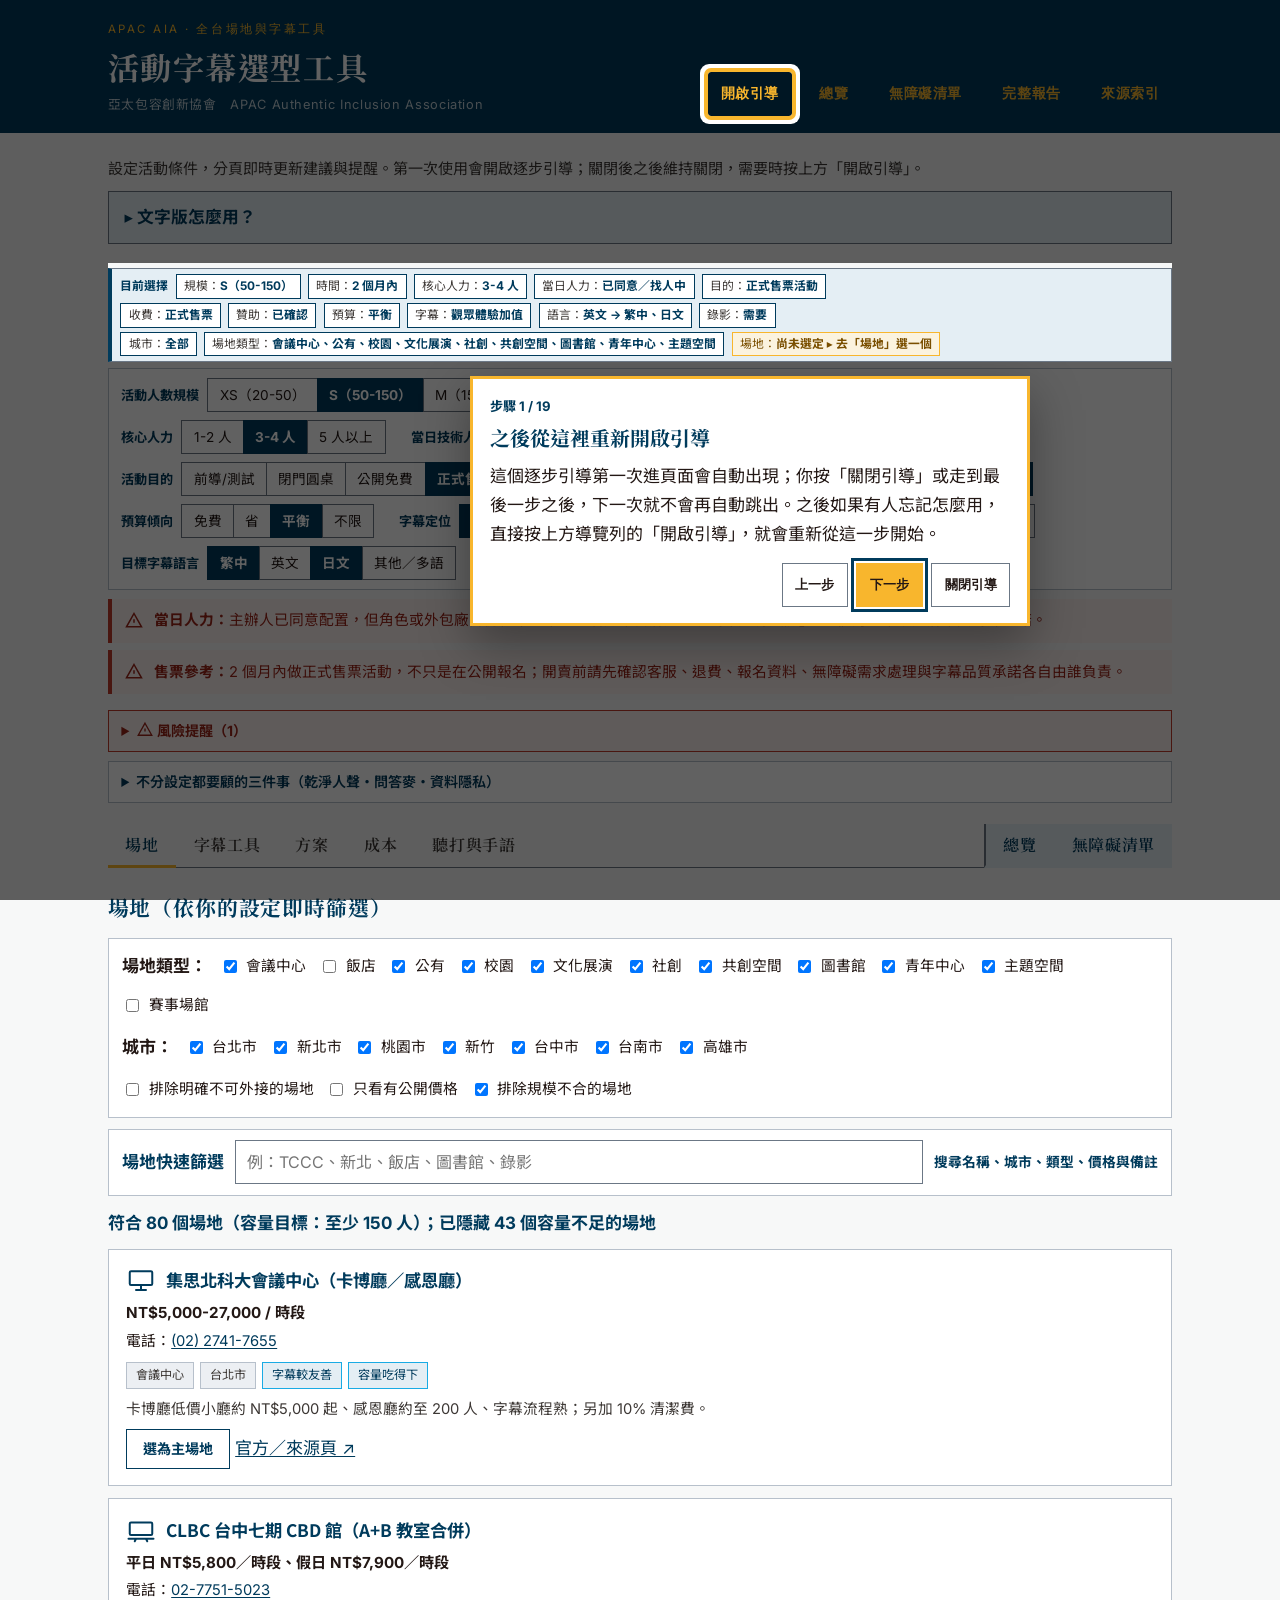
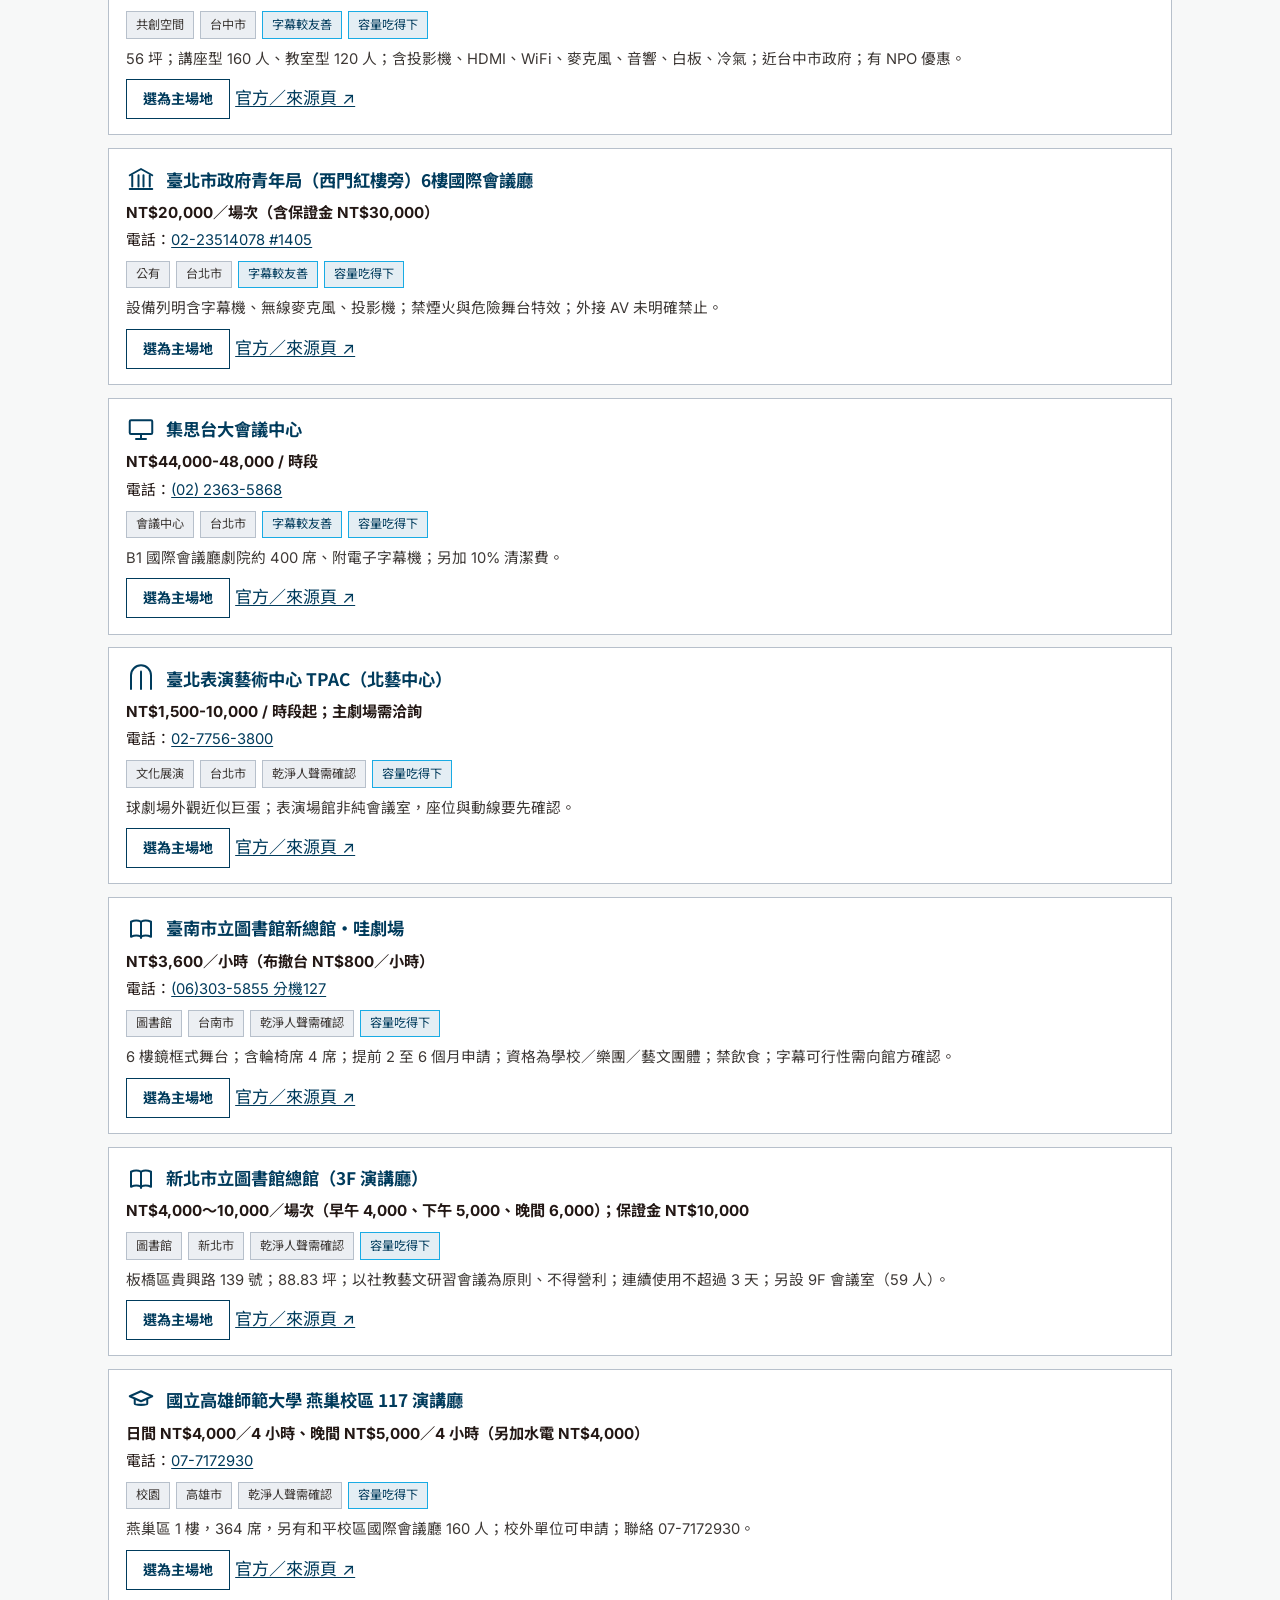
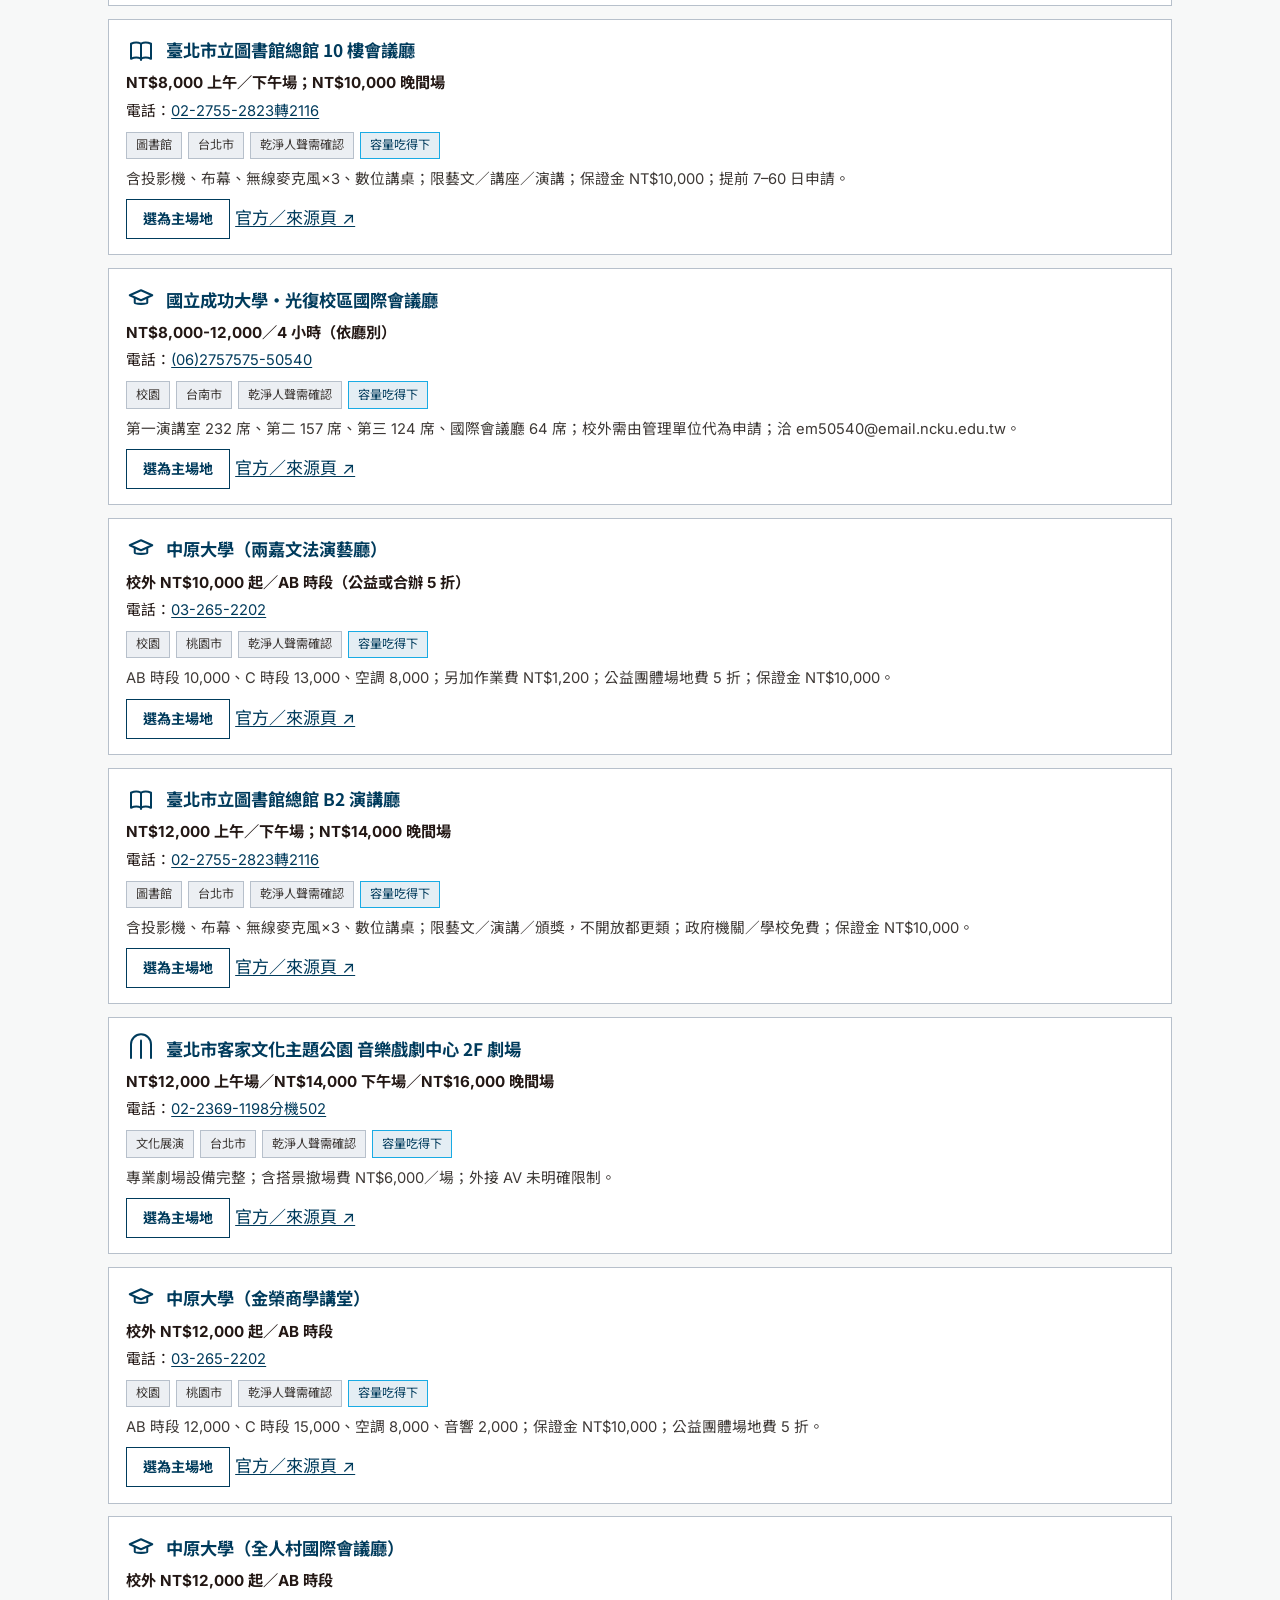
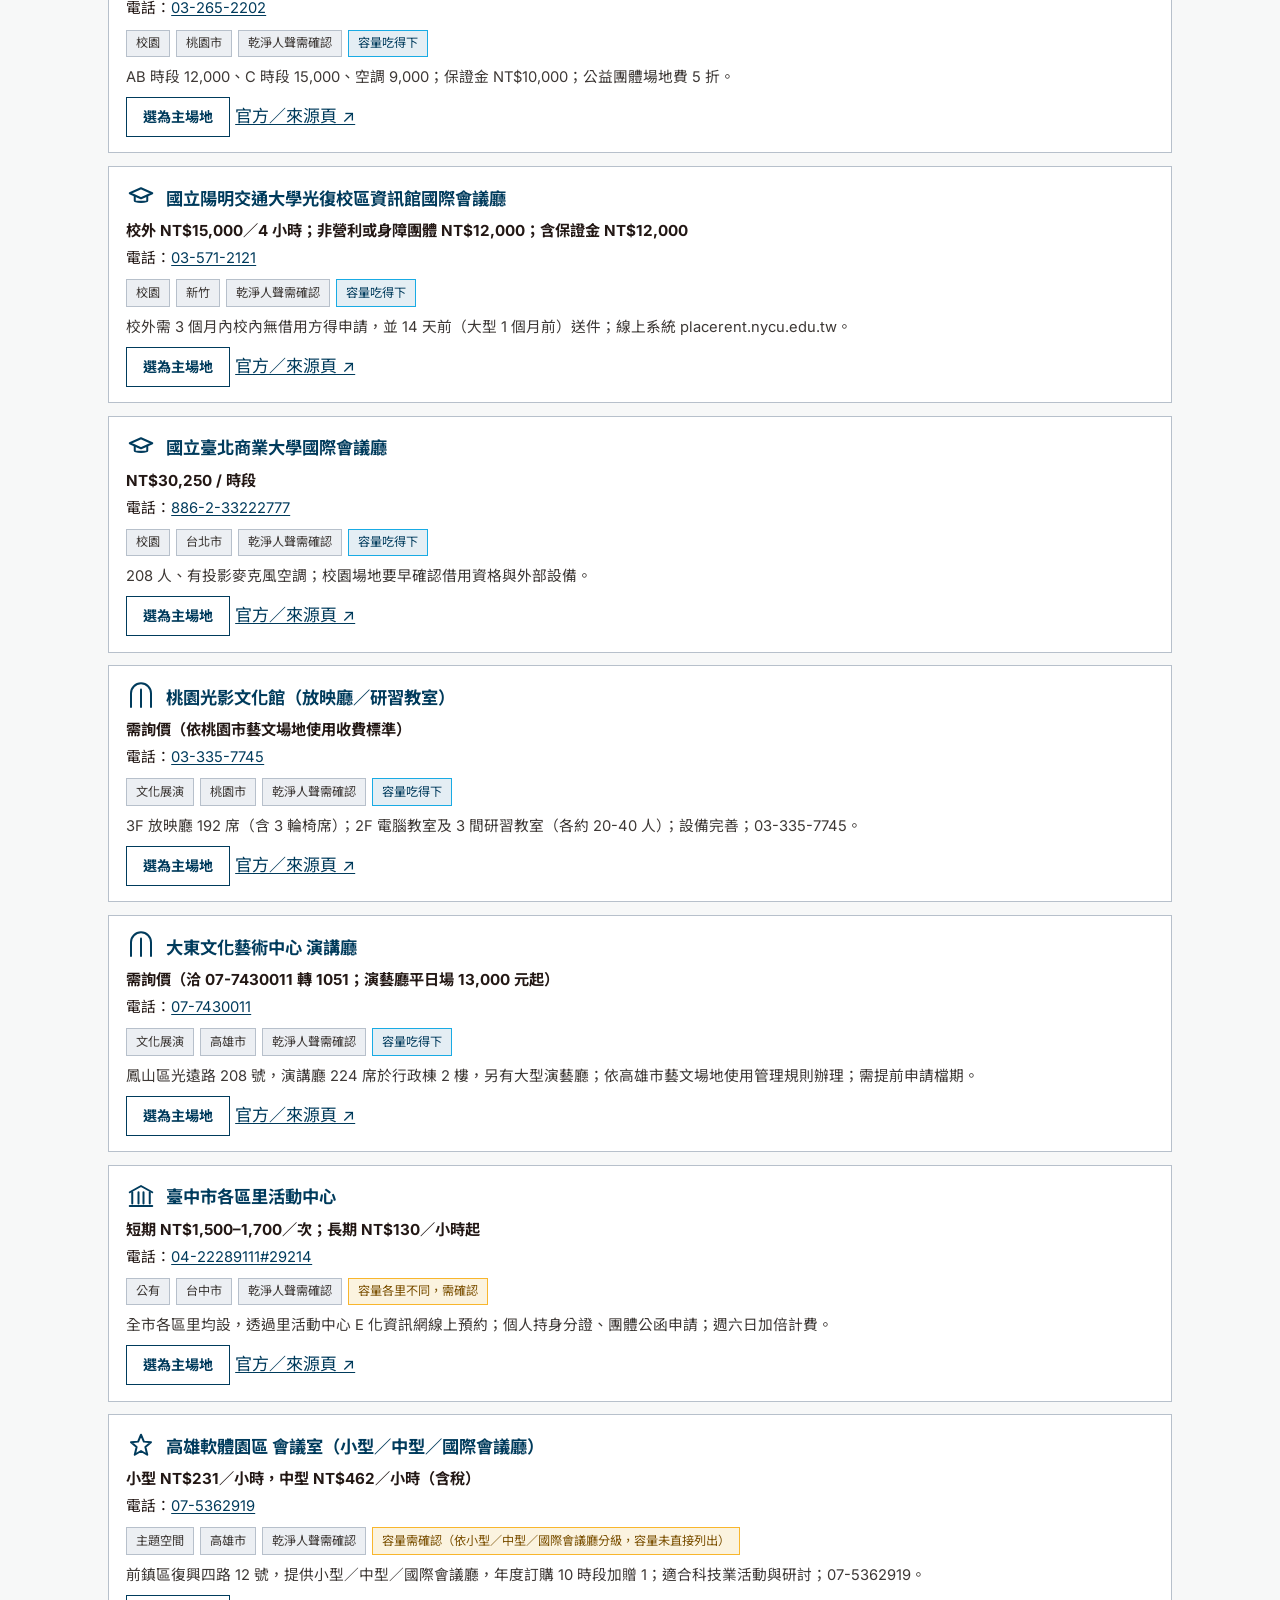
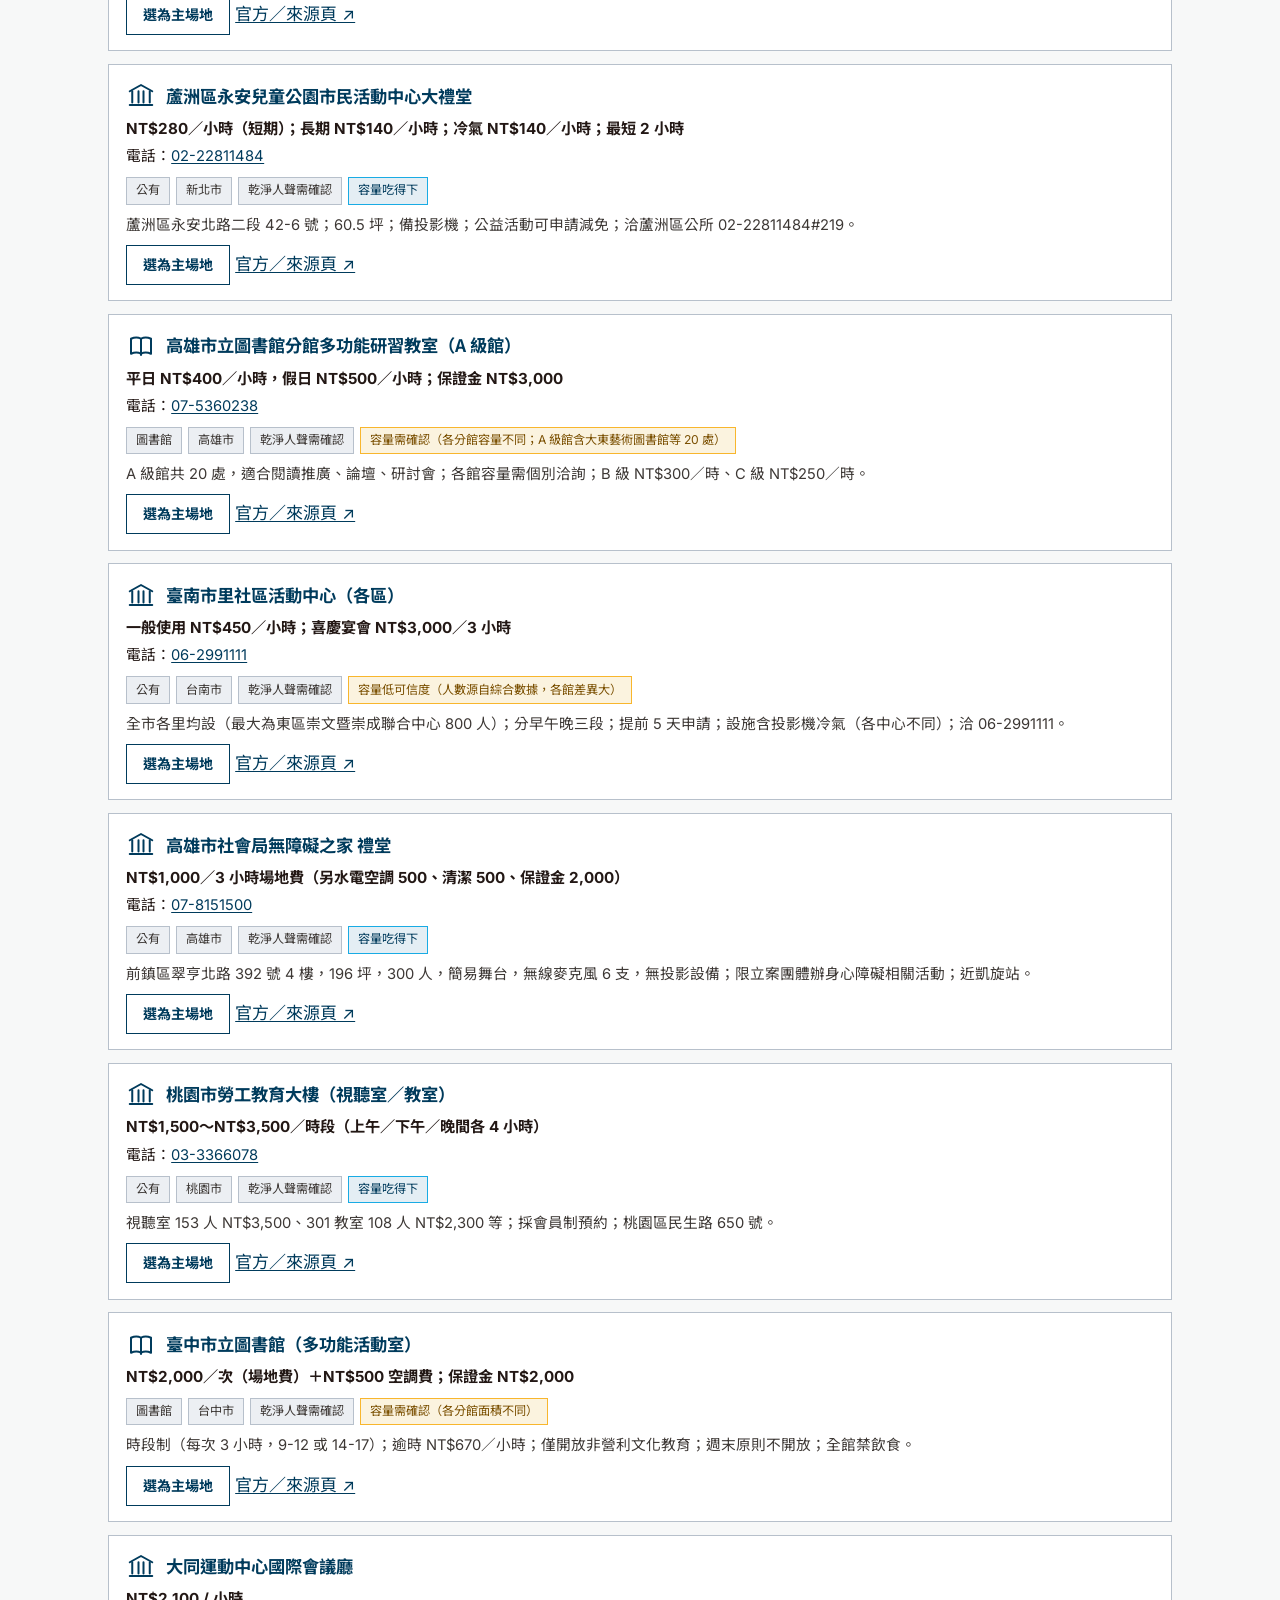
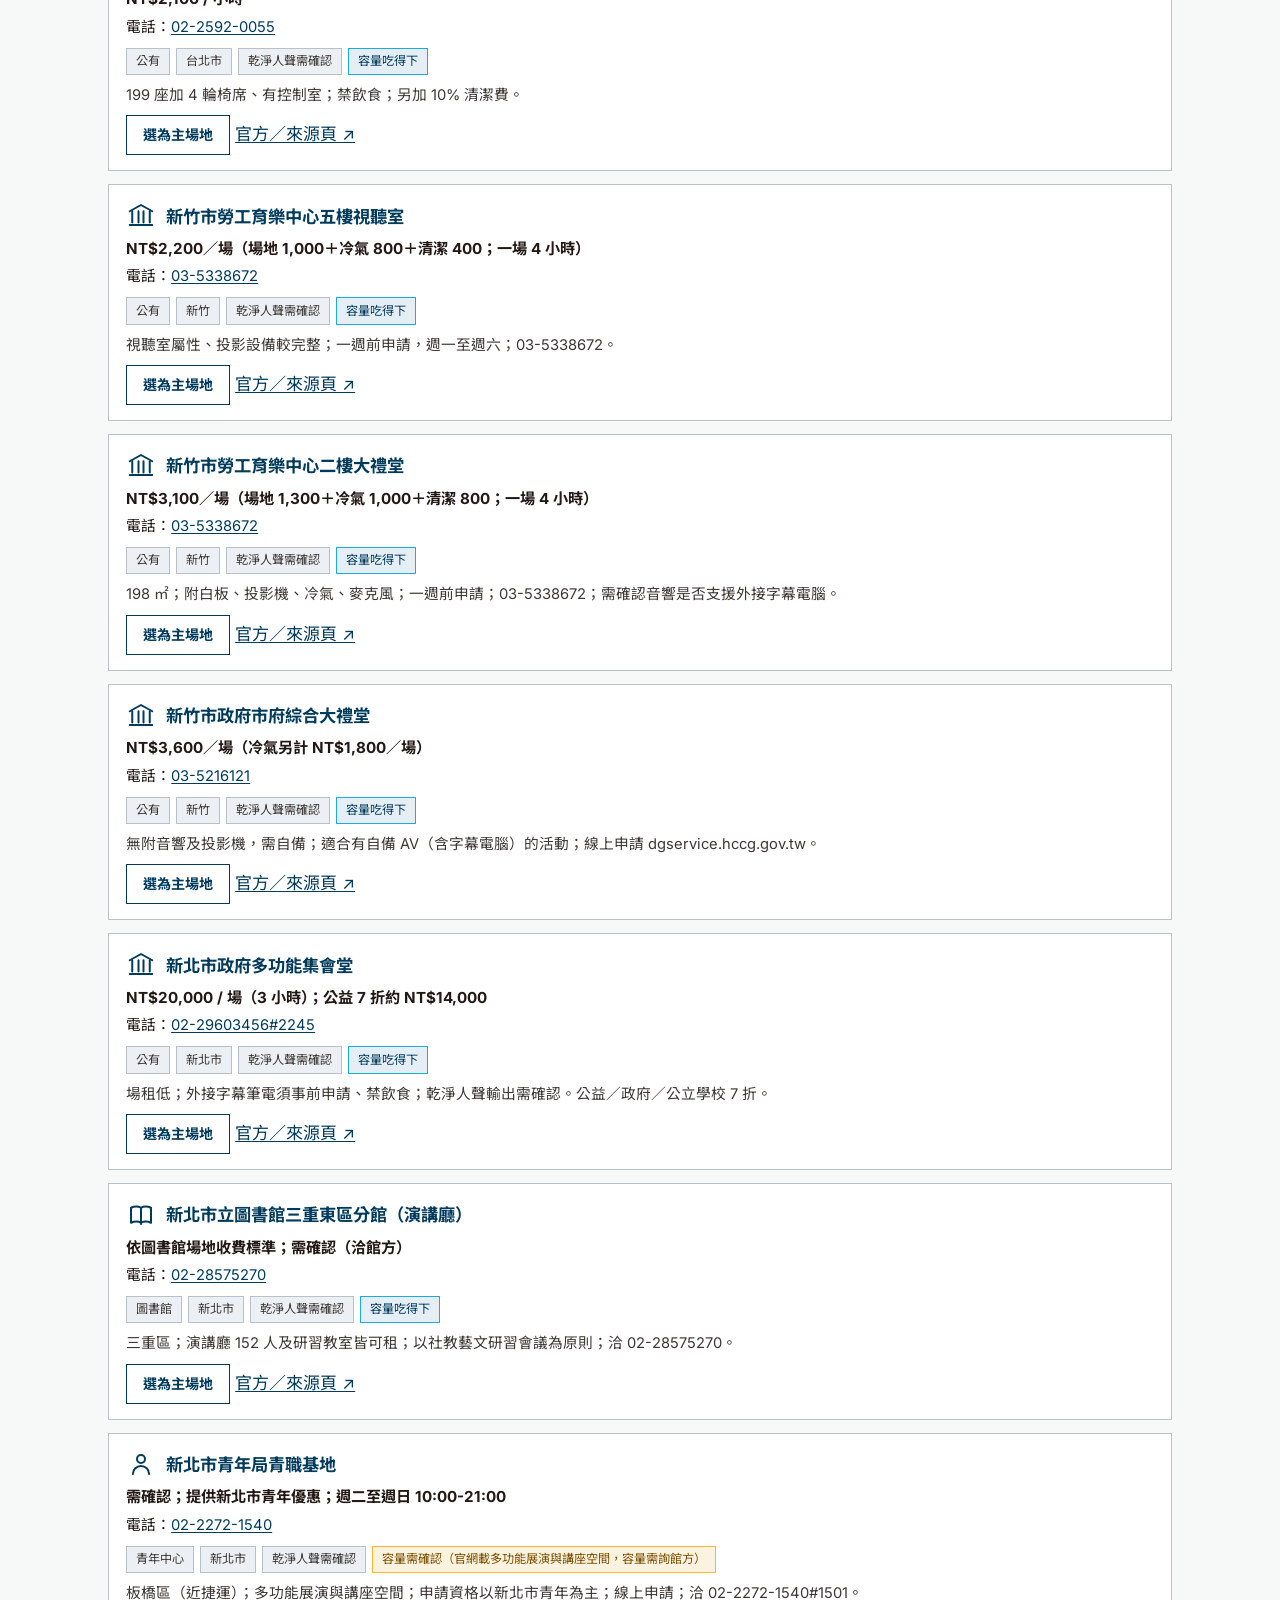
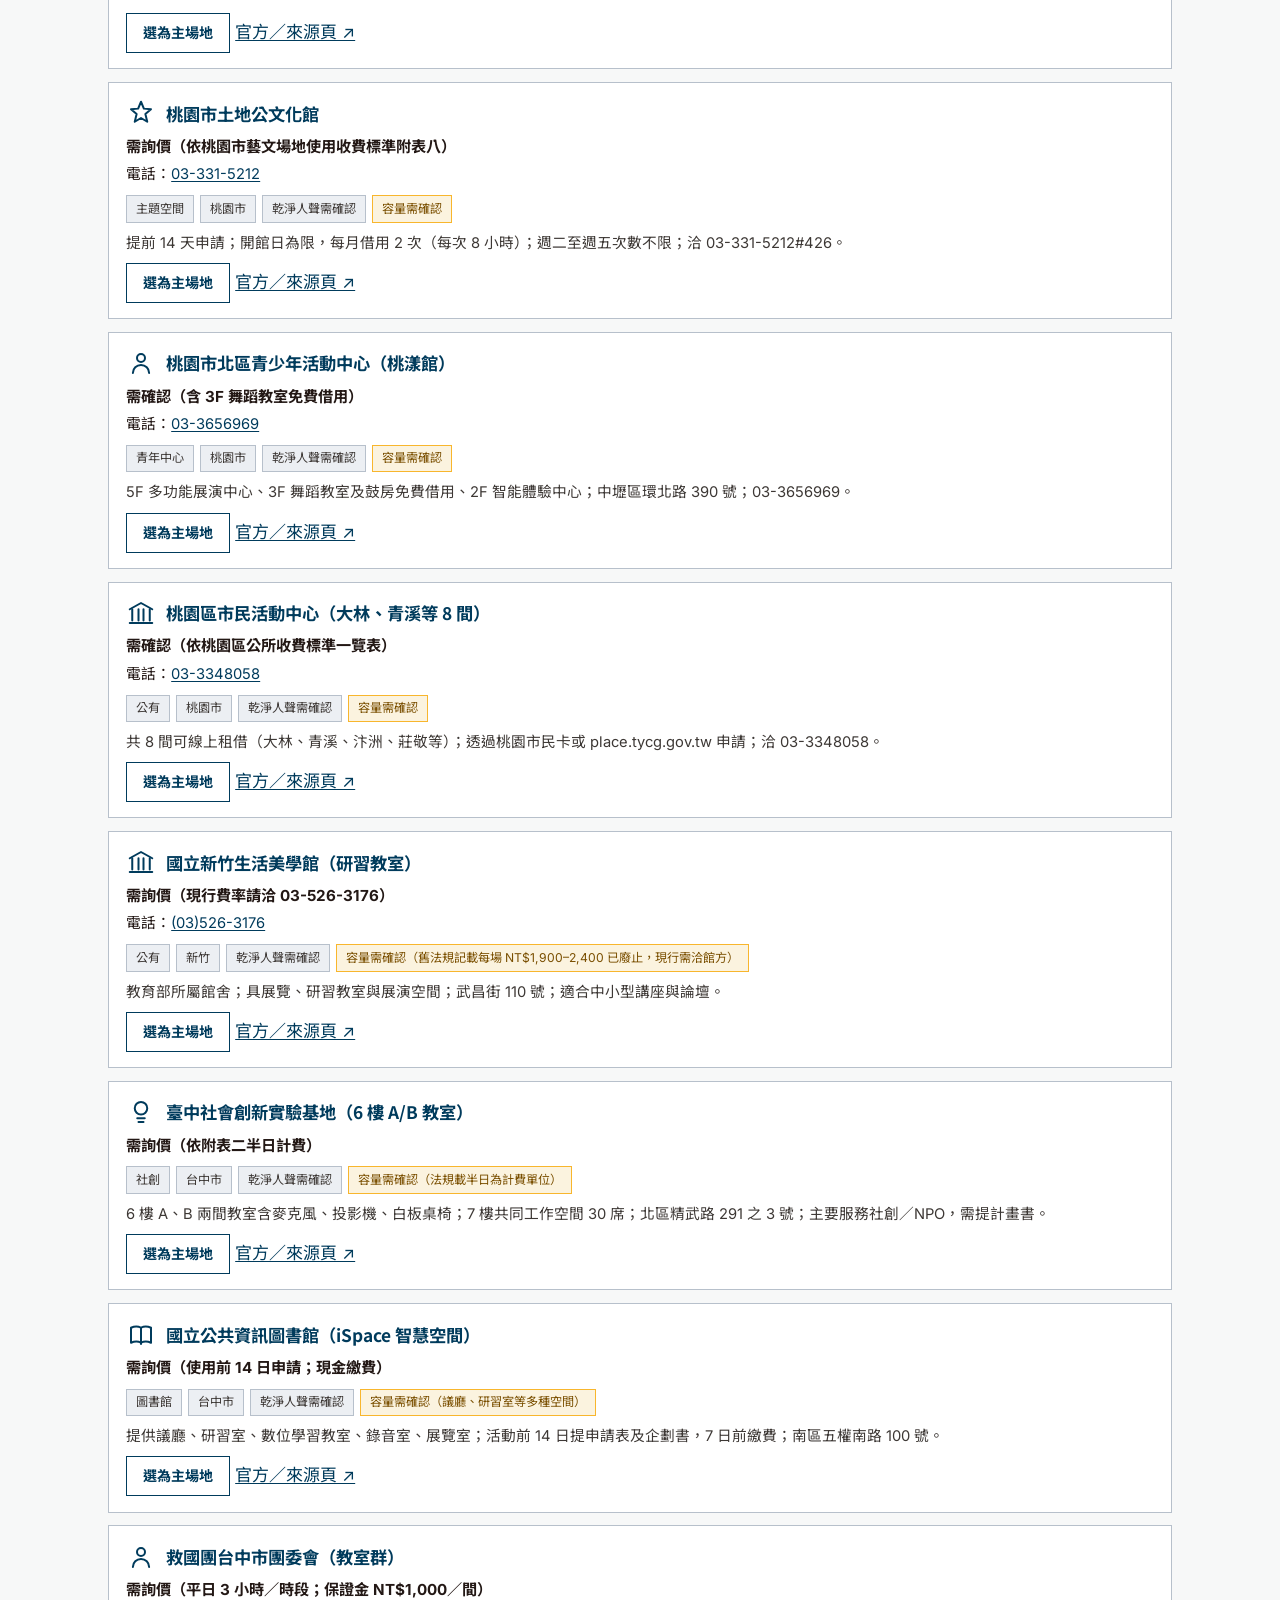
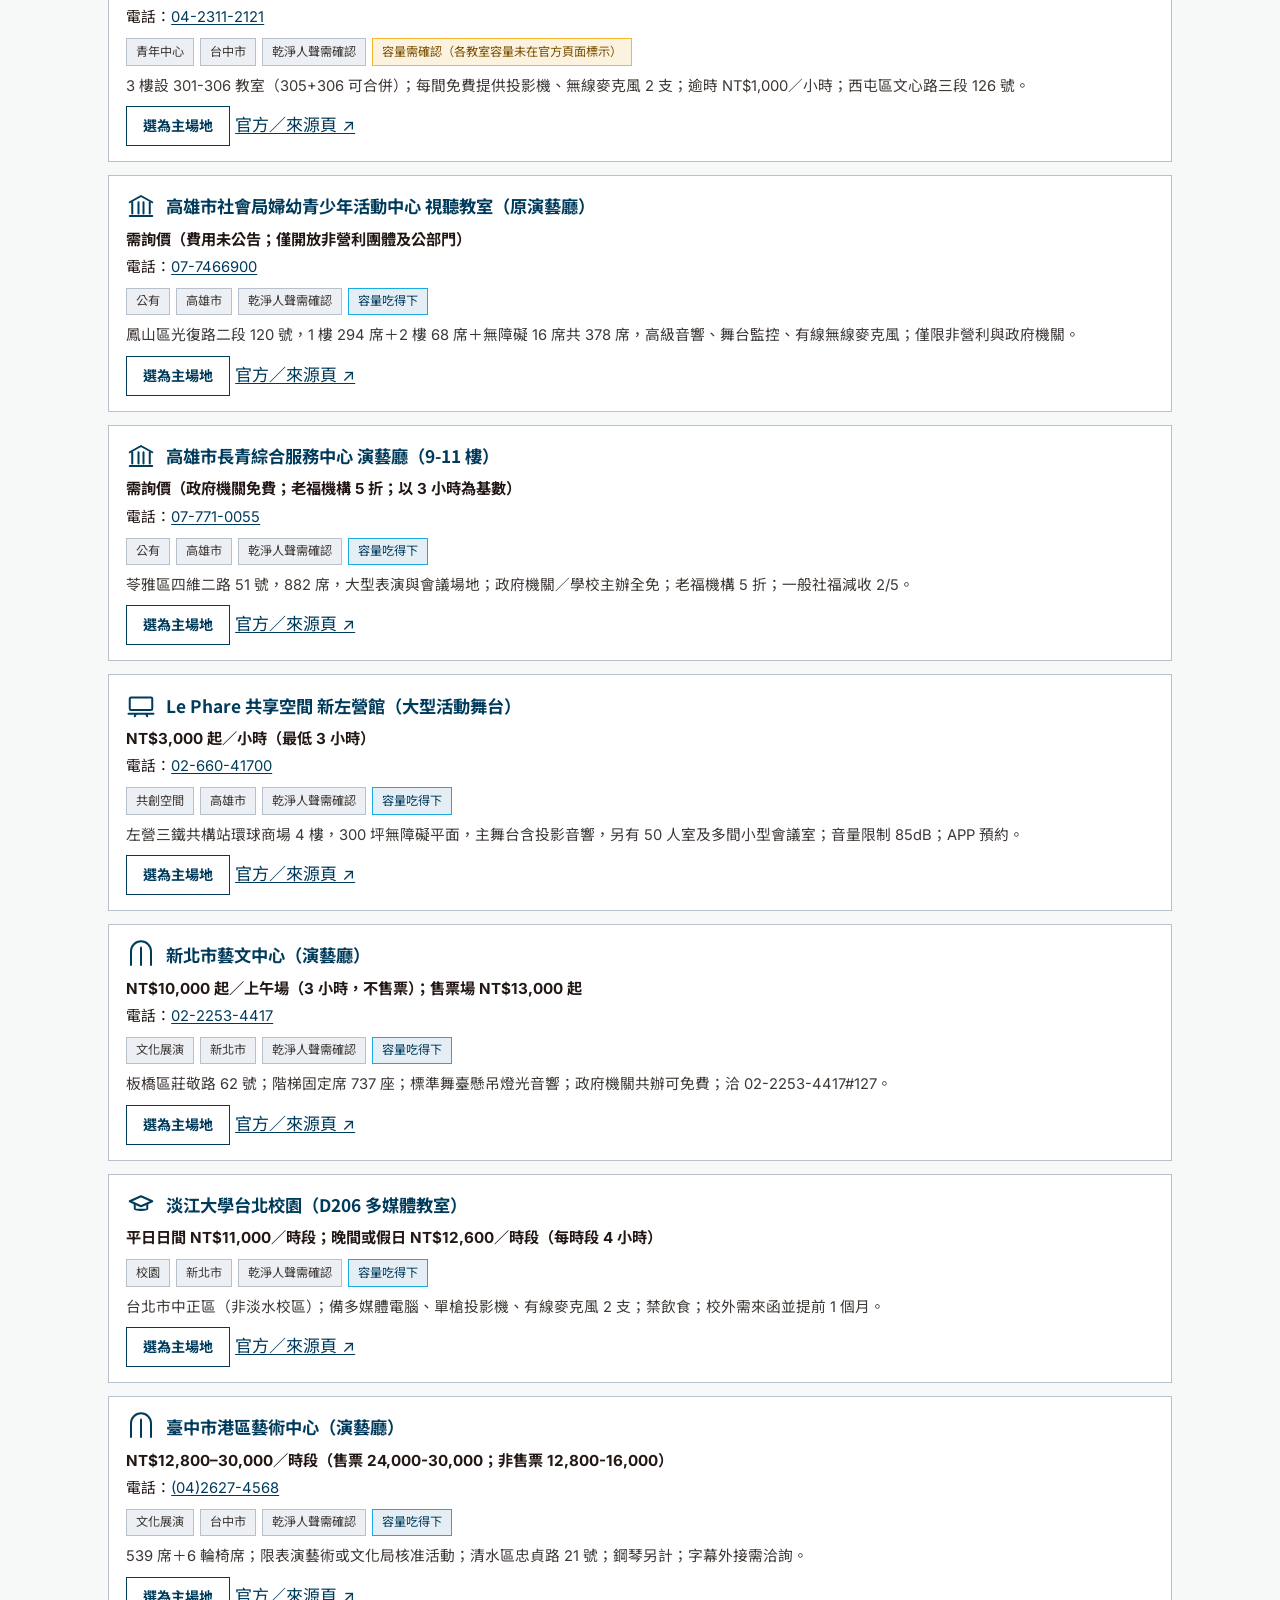
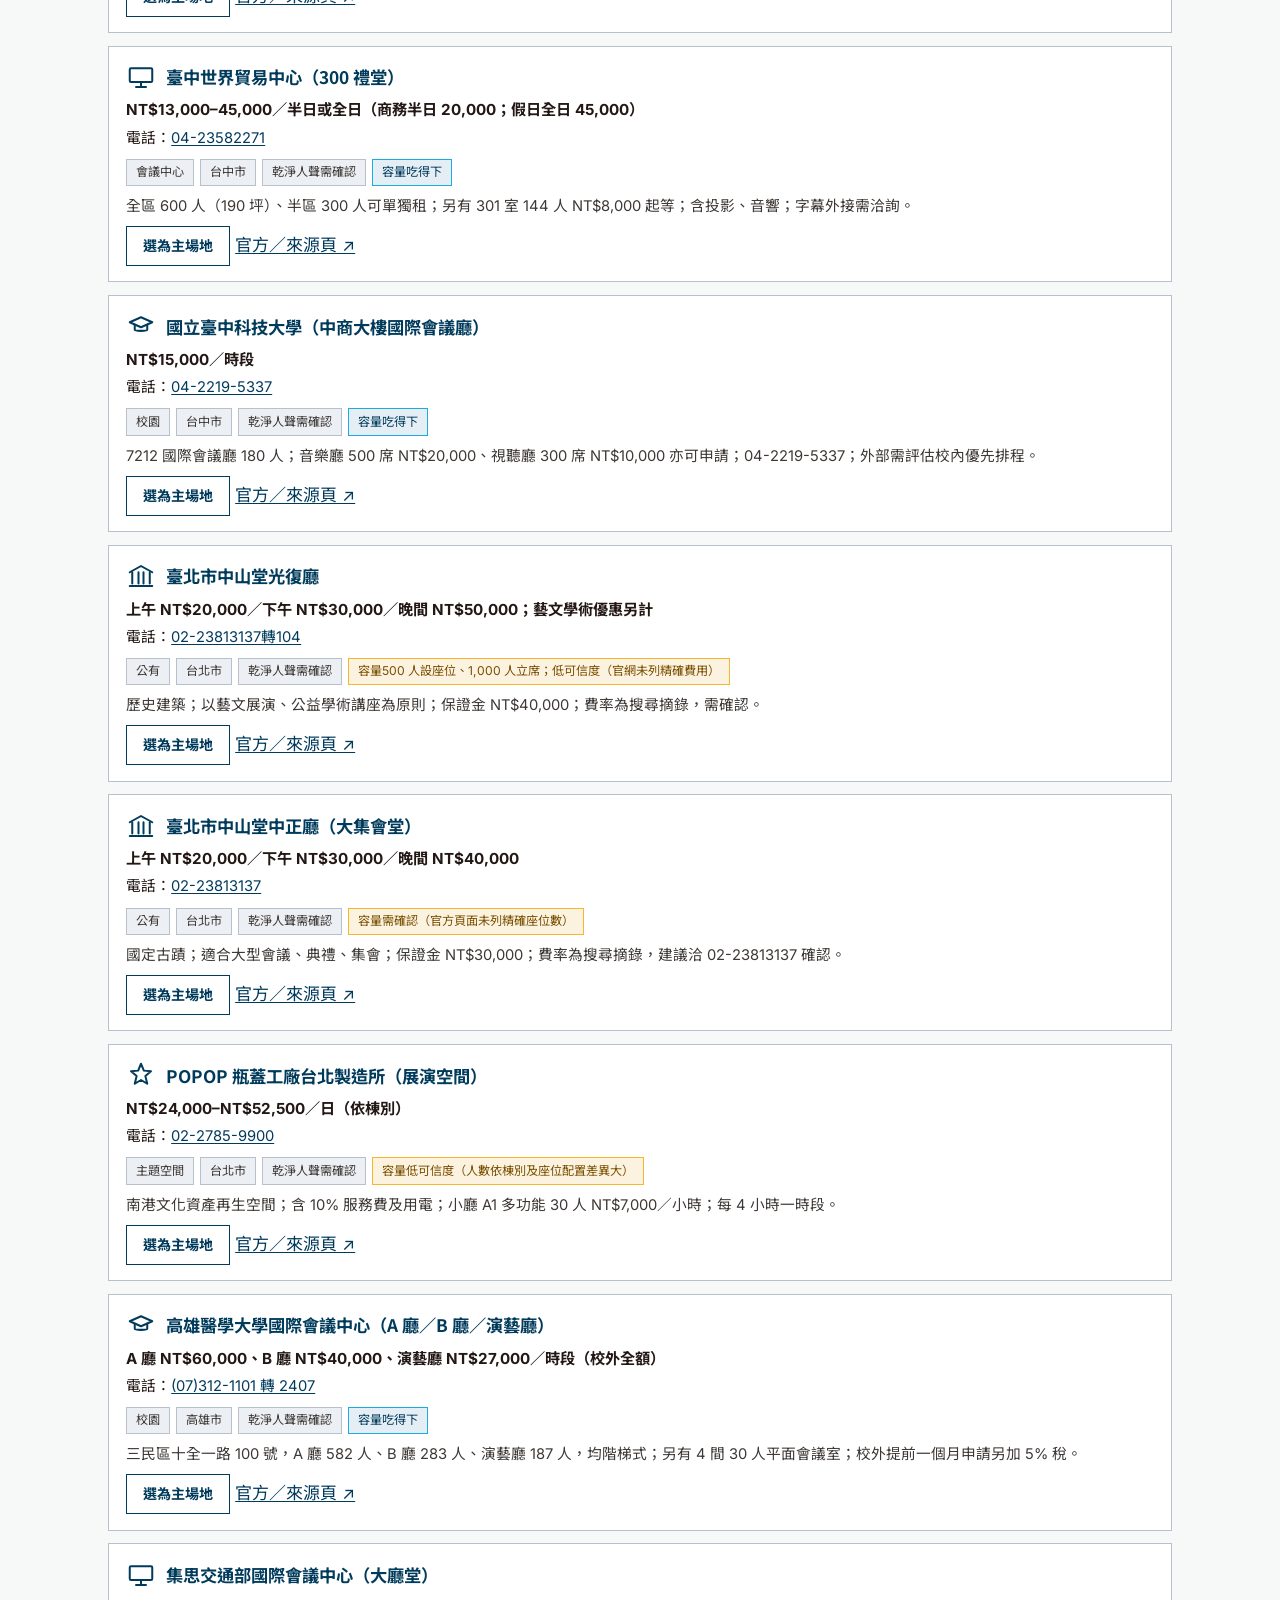
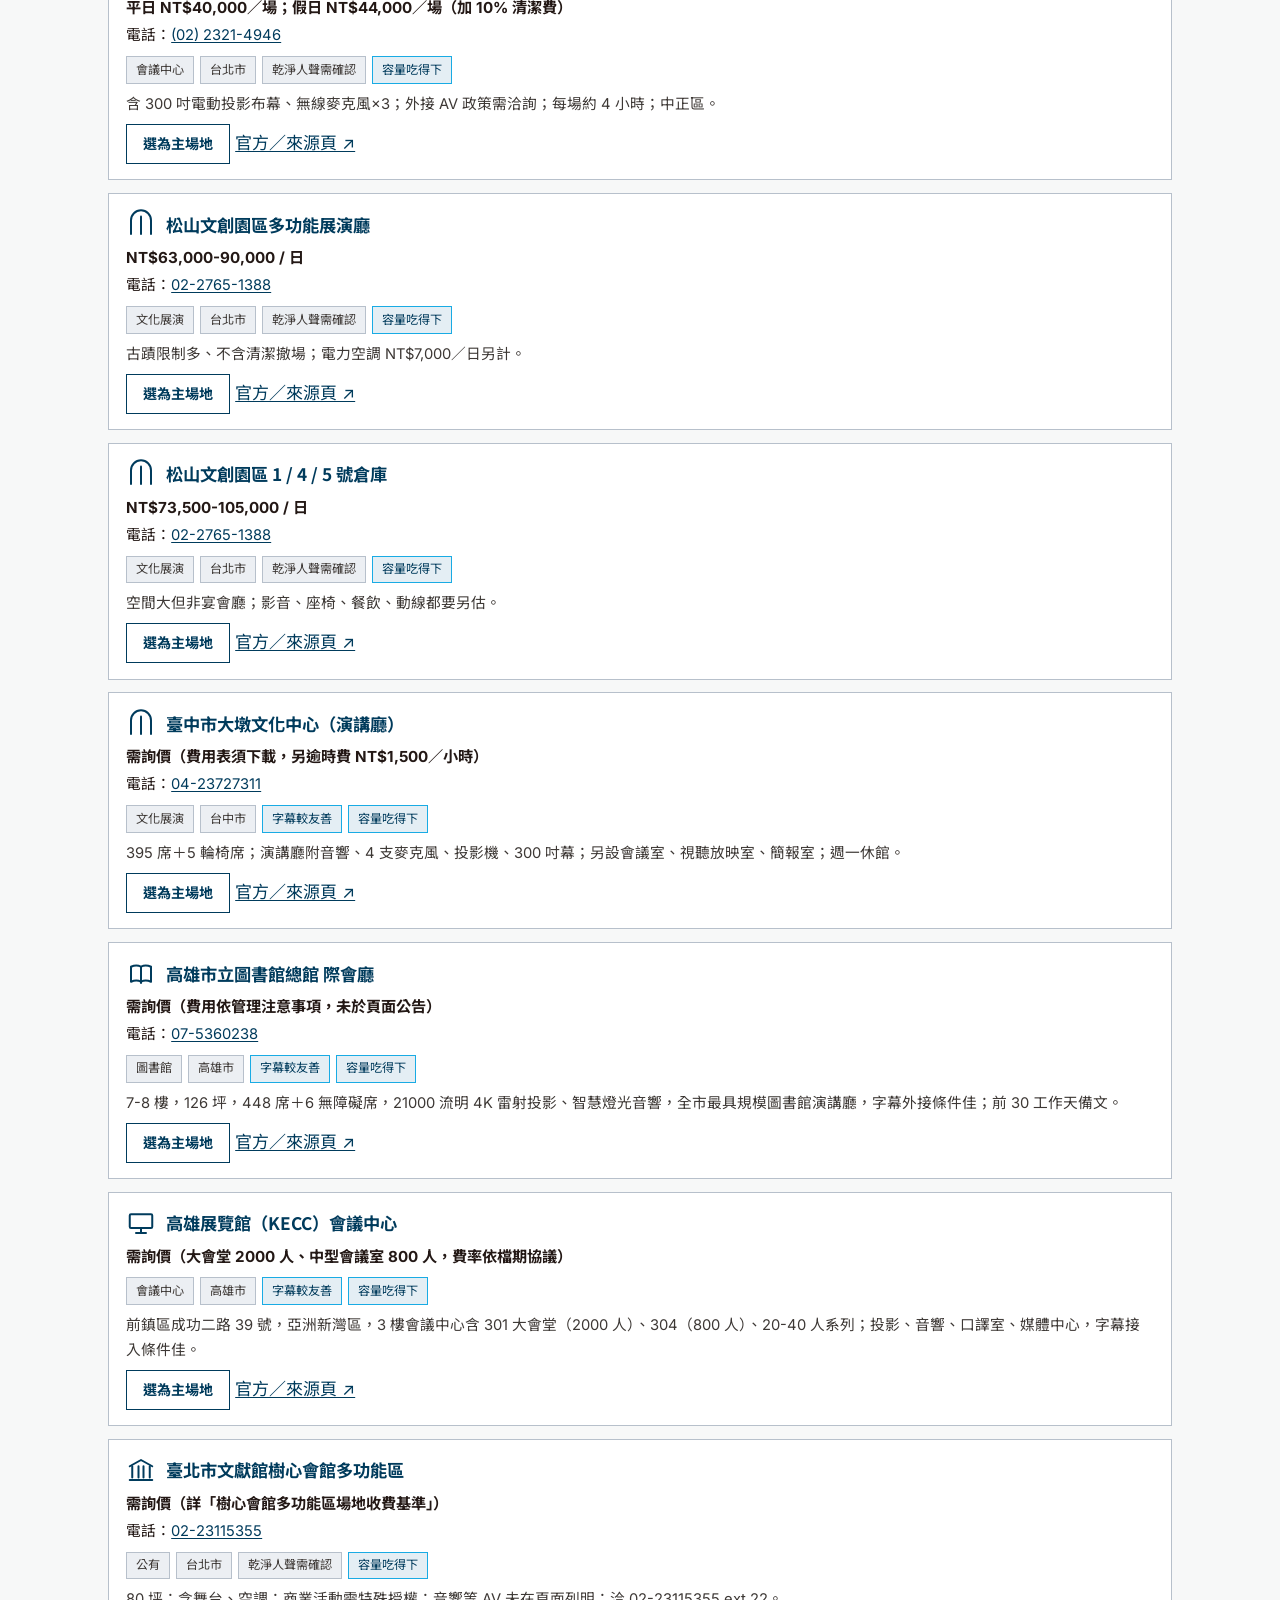
==== index.html @ 1167ccee "Compact mobile sticky summary" ====
<!DOCTYPE html>
<html lang="zh-Hant">
<head>
<meta charset="utf-8">
<meta name="viewport" content="width=device-width, initial-scale=1">
<title>台灣活動字幕選型工具｜場地、字幕工具、方案、成本</title>
<meta name="description" content="輸入活動規模、籌備時間、核心人力、目的、收費、贊助與字幕定位，即時得到場地、字幕工具、方案等級與成本級距建議；涵蓋全台（北中南）的現場即時字幕／多語翻譯活動。">
<link rel="canonical" href="https://apac-aia.github.io/event-captioning/">
<script type="application/ld+json">
{
  "@context": "https://schema.org",
  "@type": "WebApplication",
  "name": "台灣活動字幕選型工具",
  "url": "https://apac-aia.github.io/event-captioning/",
  "description": "依活動規模、語言、籌備條件與無障礙需求，提供場地、字幕工具、方案與成本級距建議。",
  "applicationCategory": "BusinessApplication",
  "operatingSystem": "Any",
  "inLanguage": "zh-Hant",
  "isAccessibleForFree": true,
  "provider": {
    "@type": "Organization",
    "name": "亞太包容創新協會",
    "alternateName": "APAC Authentic Inclusion Association"
  }
}
</script>
<style>
@import url('https://fonts.googleapis.com/css2?family=Noto+Serif+TC:wght@600;700&family=Noto+Sans+TC:wght@400;500;700&family=Inter:wght@400;500;600;700&display=swap');
:root{
  --bg:#F7F8F8;--paper:#ffffff;--surface:#ECEFF3;--ink:#231815;--muted:#3D3835;
  --line:#B7C0CB;--line-strong:#6B7785;--soft:#E4EEF4;
  --accent:#003B5C;--accent-deep:#002D46;--accent-ink:#003B5C;
  --cta:#F8B62D;--cta-text:#231815;--sky:#19ABE4;
  --hi-bg:#fbf0ee;--hi-line:#c0392b;--hi-ink:#9b2418;
  --info-bg:#edf6fc;--info-line:#19ABE4;--info-ink:#003B5C;
  color-scheme:light;
}
*{box-sizing:border-box;}
html{scroll-behavior:smooth;}
body{margin:0;background:var(--bg);color:var(--ink);font-family:'Inter','Noto Sans TC','PingFang TC','Microsoft JhengHei',system-ui,sans-serif;line-height:1.7;font-size:17px;}
a{color:var(--accent-ink);text-underline-offset:2px;}
h1,h2,h3,h4,h2.sec{font-family:'Noto Serif TC','Inter',Georgia,serif;}
.skip-link{position:absolute;left:.6rem;top:.6rem;z-index:50;background:var(--accent);color:#fff;padding:.55rem .95rem;text-decoration:none;transform:translateY(-160%);transition:transform .14s;}
.skip-link:focus{transform:translateY(0);outline:3px solid var(--cta);outline-offset:2px;}

.banner{background:var(--accent);color:#fff;}
.banner-in{max-width:1100px;margin:0 auto;padding:1.25rem 1.1rem 1.1rem;display:flex;flex-wrap:wrap;justify-content:space-between;align-items:flex-end;gap:.7rem;}
.banner .eyebrow{font-family:'Inter',sans-serif;font-size:.72rem;letter-spacing:.22em;text-transform:uppercase;color:var(--cta);margin-bottom:.5rem;}
.banner h1{font-size:1.95rem;font-weight:700;letter-spacing:.05em;margin:0;line-height:1.2;}
.banner .org{font-size:.8rem;letter-spacing:.05em;color:rgba(255,255,255,.74);margin-top:.55rem;}
.banner-links a,.banner-links button{font-family:'Inter',sans-serif;color:var(--cta);font-weight:600;font-size:.85rem;letter-spacing:.04em;text-decoration:none;border:1px solid transparent;padding:.35rem .75rem;margin-left:.6rem;min-height:44px;display:inline-flex;align-items:center;white-space:nowrap;transition:background .15s ease,border-color .15s ease,transform .12s ease;}
.banner-links button{background:transparent;cursor:pointer;}
.banner-links a:hover,.banner-links a:focus-visible,.banner-links button:hover,.banner-links button:focus-visible{border-color:var(--cta);background:var(--cta);color:var(--cta-text);transform:translateY(-1px);}
.howto{background:var(--soft);border:1px solid var(--line-strong);margin:0 0 1.2rem;}
.howto>summary{cursor:pointer;font-weight:700;font-size:1.05rem;color:var(--accent);padding:.7rem 1rem;list-style:none;}
.howto>summary::-webkit-details-marker{display:none;}
.howto>summary::before{content:"▸ ";}
.howto[open]>summary::before{content:"▾ ";}
.howto>summary:hover,.howto>summary:focus-visible{background:var(--cta);color:var(--cta-text);outline:2px solid var(--accent);outline-offset:-2px;}
.howto-body{padding:0 1.2rem 1rem;}
.howto-body ol,.howto-body ul{margin:.5rem 0;padding-left:1.3rem;}
.howto-body li{margin:.4rem 0;}
.howto-body .note{margin:.6rem 0 0;}
.tour[hidden]{display:none;}
.tour{position:fixed;inset:0;pointer-events:none;}
.tour-scrim{position:fixed;inset:0;z-index:80;border:0;padding:0;background:rgba(0,0,0,.62);pointer-events:auto;}
.tour-card{position:fixed;left:1rem;top:1rem;z-index:100;width:min(560px,calc(100vw - 1.5rem));max-height:calc(100vh - 1.5rem);overflow:auto;overflow-wrap:anywhere;background:#fff;color:var(--ink);border:3px solid var(--cta);padding:1rem 1.05rem;box-shadow:0 18px 46px rgba(0,0,0,.34);pointer-events:auto;}
.tour-kicker{font-size:.82rem;font-weight:700;color:var(--accent);margin-bottom:.25rem;}
.tour-card h2{font-size:1.25rem;margin:.1rem 0 .45rem;color:var(--accent);}
.tour-card p{margin:.35rem 0 .85rem;}
.tour-actions{display:flex;flex-wrap:wrap;gap:.5rem;justify-content:flex-end;}
.tour-actions button{min-height:44px;padding:.4rem .8rem;border:1px solid var(--line-strong);background:#fff;color:var(--ink);font-weight:700;cursor:pointer;}
.tour-actions button.primary{background:var(--accent);border-color:var(--accent);color:#fff;}
.tour-actions button:hover,.tour-actions button:focus-visible{background:var(--cta);border-color:var(--cta);color:var(--cta-text);outline:3px solid var(--accent);outline-offset:2px;}
.tour-focus{position:relative!important;z-index:90!important;box-shadow:0 0 0 4px var(--cta),0 0 0 8px #fff!important;border-radius:3px!important;}
@media (max-width:600px){
 .tour-card{width:calc(100vw - 1rem);max-height:calc(100svh - 1rem);padding:.65rem .7rem;border-width:2px;font-size:.9rem;line-height:1.42;}
 .tour-kicker{font-size:.75rem;margin-bottom:.12rem;}
 .tour-card h2{font-size:1rem;line-height:1.25;margin:.05rem 0 .3rem;}
 .tour-card p{margin:.2rem 0 .45rem;line-height:1.45;}
 .tour-actions{justify-content:stretch;gap:.35rem;}
 .tour-actions button{flex:1 1 0;min-width:0;min-height:44px;padding:.25rem .35rem;font-size:.88rem;white-space:nowrap;}
}
.settings{margin:0 0 .3rem;}
.settings>summary{cursor:pointer;font-weight:700;font-size:.85rem;letter-spacing:.02em;color:var(--accent);padding:.3rem .2rem;list-style:none;display:inline-flex;align-items:center;min-height:32px;}
.settings>summary::-webkit-details-marker{display:none;}
.settings>summary::before{content:"▸";margin-right:.35rem;}
.settings[open]>summary::before{content:"▾";}
.settings>summary:hover,.settings>summary:focus-visible{color:var(--cta-text);background:var(--cta);outline:2px solid var(--accent);outline-offset:1px;}
@media (min-width:601px){.settings>summary{display:none;}.settings{margin:0;}}

.wrap{max-width:1100px;margin:0 auto;padding:1.2rem 1.1rem 4rem;}
.lead{color:var(--muted);margin:.2rem 0 .6rem;font-size:.94rem;}

.sticky{position:sticky;top:0;z-index:30;background:var(--bg);padding-top:.35rem;}
.controls{background:var(--paper);border:1px solid var(--line);padding:.55rem .8rem;}
.controls .row{display:flex;flex-wrap:wrap;gap:.5rem 1.6rem;align-items:center;}
.cset{display:flex;align-items:center;gap:.5rem;}
.cset>span.lbl{font-weight:700;font-size:.82rem;white-space:nowrap;color:var(--accent);}
.seg{display:flex;flex-wrap:wrap;}
.seg label{position:relative;margin-left:-1px;}
.seg label:first-child{margin-left:0;}
.seg input{position:absolute;opacity:0;width:0;height:0;}
.seg span.opt{display:inline-flex;align-items:center;min-height:34px;padding:.15rem .7rem;border:1px solid var(--line-strong);cursor:pointer;background:#fff;font-size:.85rem;color:var(--ink);transition:background .14s ease,border-color .14s ease,color .14s ease;}
.seg input:not(:checked) + span.opt:hover{background:var(--surface);border-color:var(--accent);color:var(--accent);}
.seg input:checked + span.opt{background:var(--accent);color:#fff;border-color:var(--accent);font-weight:700;}
.seg input:focus-visible + span.opt{outline:3px solid var(--cta);outline-offset:-3px;z-index:1;}
.people-in{min-height:34px;padding:.1rem .5rem;border:1px solid var(--line-strong);width:5.5rem;font-size:.85rem;}
.hint{color:var(--muted);font-size:.76rem;}

.reminders{margin:.55rem 0 0;background:var(--paper);border:1px solid var(--line);}
.reminders>summary{cursor:pointer;padding:.5rem .8rem;font-size:.88rem;color:var(--accent);font-weight:600;transition:background .14s ease;}
.reminders>summary:hover{background:var(--surface);}
.reminders>summary:focus-visible{outline:3px solid var(--cta);outline-offset:-3px;}
.reminders[open]>summary{border-bottom:1px solid var(--line);}
.reminders>summary svg{width:18px;height:18px;vertical-align:-3px;}
.reminders .rbody{padding:.5rem .8rem .65rem;display:flex;flex-direction:column;gap:.45rem;}
.reminders .rbody div{font-size:.88rem;color:var(--muted);}

#warnbar{margin:0;display:flex;flex-direction:column;gap:.45rem;}
#warnbar:not(:empty){margin-top:.55rem;}
.warn{display:flex;gap:.6rem;align-items:flex-start;padding:.6rem .8rem;border-left:4px solid;font-size:.92rem;background:var(--paper);}
.warn .ico{flex:0 0 auto;width:20px;height:20px;margin-top:.15rem;}
.warn.high{background:var(--hi-bg);border-color:var(--hi-line);color:var(--hi-ink);}
.warn.info{background:var(--info-bg);border-color:var(--info-line);color:var(--info-ink);}
.warn b{font-weight:700;}
#warnbar .warn.high b,#warnbar .reminders.risk>summary,#warnbar .reminders.risk .rbody b{color:var(--hi-ink);font-weight:700;}
#warnbar .reminders.risk{border-color:var(--hi-line);background:var(--hi-bg);}
#warnbar .reminders.risk>summary{background:var(--hi-bg);}
#warnbar .reminders.risk[open]>summary{border-bottom-color:var(--hi-line);}
#warnbar .reminders.risk .rbody div{color:var(--hi-ink);font-weight:700;}
.a11y-list{display:flex;flex-direction:column;gap:.5rem;}
.a11y-list .grp{margin:.7rem 0 -.1rem;font-weight:700;font-size:1rem;color:var(--accent);}
.a11y-list .grp:first-child{margin-top:0;}
.a11y-list label.ck{display:flex;gap:.5rem;align-items:flex-start;font-size:.92rem;color:var(--ink);cursor:pointer;}
.a11y-list label.ck input{margin-top:.2rem;flex:0 0 auto;width:16px;height:16px;accent-color:var(--accent);}
.a11y-list.strike label.ck input:checked~.txt{color:var(--muted);text-decoration:line-through;}
.a11y-list label.ck input:checked~.txt{color:var(--muted);}
.a11y-list .meta{display:inline-flex;gap:.3rem;margin-left:.4rem;flex-wrap:wrap;}
.a11y-list .tag{font-size:.7rem;line-height:1.55;padding:0 .35rem;border:1px solid var(--line);color:var(--muted);white-space:nowrap;}
.a11y-list .tag.must{border-color:var(--hi-line);color:var(--hi-ink);background:var(--hi-bg);}
.a11y-list .tag.verify{border-color:var(--info-line);color:var(--info-ink);background:var(--info-bg);}
.ck-tools{display:flex;flex-wrap:wrap;gap:.6rem 1rem;align-items:center;margin:.5rem 0 .9rem;padding:.5rem .7rem;background:var(--soft);border:1px solid var(--line);}
.ck-toggle{display:inline-flex;gap:.4rem;align-items:center;font-size:.88rem;cursor:pointer;}
.ck-count{font-size:.85rem;color:var(--muted);}
#selbar{display:flex;flex-direction:column;gap:.25rem;font-size:.74rem;color:var(--ink);padding:.3rem .55rem;margin-bottom:.4rem;background:var(--soft);border:1px solid var(--line-strong);border-left:4px solid var(--accent);}
#selbar .selrow{display:flex;align-items:center;gap:.45rem;flex-wrap:wrap;}
#selbar .lead-k{flex:0 0 auto;font-weight:700;color:var(--accent);}
#selbar .seg-pill{flex:0 1 auto;min-width:0;padding:.08rem .45rem;border:1px solid var(--accent);background:#fff;}
#selbar .seg-pill .pk{color:var(--muted);font-weight:400;}
#selbar .seg-pill .pk::after{content:"：";}
#selbar .seg-pill .pv{color:var(--accent);font-weight:700;overflow-wrap:anywhere;}
#selbar a.warn-pill{border-color:var(--cta);background:#fbf3df;text-decoration:none;}
#selbar a.warn-pill .pk{color:#7a4f00;}
#selbar a.warn-pill .pv{color:#7a4f00;font-weight:700;}

.tabs{display:flex;flex-wrap:wrap;margin:1.3rem 0 0;border-bottom:1px solid var(--line-strong);}
.tabs button{min-height:44px;padding:.45rem 1.1rem;border:none;background:none;border-bottom:3px solid transparent;margin-bottom:-1px;font-size:1rem;font-weight:600;color:var(--muted);cursor:pointer;font-family:'Noto Serif TC','Inter',serif;letter-spacing:.04em;transition:color .14s ease,background .14s ease,border-color .14s ease;}
.tabs button[aria-selected="true"]{color:var(--accent);border-bottom-color:var(--cta);}
.tabs button:hover{color:var(--accent);background:var(--surface);border-bottom-color:var(--line-strong);}
.tabs button:focus-visible{outline:3px solid var(--cta);outline-offset:-3px;}
.tabs .tab-meta{background:var(--soft);color:var(--accent);}
.tabs #tab-overview.tab-meta{margin-left:auto;border-left:2px solid var(--line-strong);}
.tabs .tab-meta:hover{background:var(--cta);color:var(--cta-text);border-bottom-color:var(--accent);}
.tabs .tab-meta[aria-selected="true"]{background:var(--soft);color:var(--accent);border-bottom-color:var(--cta);}
.panel{padding:1.2rem 0;}
.panel:focus-visible{outline:none;}
h2.sec{font-size:1.3rem;margin:.2rem 0 .8rem;color:var(--accent);letter-spacing:.04em;}

.cards{display:grid;gap:.8rem;}
.card{background:var(--paper);border:1px solid var(--line);padding:.95rem 1.1rem;overflow-wrap:anywhere;}
.card.sel{border-color:var(--accent);box-shadow:inset 4px 0 0 var(--cta);}
.card.picked{border-color:var(--accent);box-shadow:inset 4px 0 0 var(--accent),0 0 0 2px var(--cta);}
.card-head{display:flex;flex-wrap:wrap;align-items:center;gap:.6rem;min-width:0;max-width:100%;margin-bottom:.35rem;overflow-wrap:anywhere;}
.card-head h4{margin:0;min-width:0;max-width:100%;overflow-wrap:anywhere;word-break:break-all;font-size:1.08rem;font-family:'Noto Sans TC','Inter',sans-serif;font-weight:700;color:var(--accent);}
.type-ico{flex:0 0 auto;width:30px;height:30px;color:var(--accent);display:inline-flex;}
.price{font-size:.95rem;font-weight:700;color:var(--ink);overflow-wrap:anywhere;word-break:break-all;}
.unit{font-size:.85rem;color:var(--muted);font-weight:400;}
.meta{display:flex;flex-wrap:wrap;gap:.4rem;margin:.5rem 0;}
.tag{font-size:.76rem;padding:.15rem .55rem;border:1px solid var(--line);background:var(--surface);color:var(--muted);}
.tag.good{background:var(--soft);color:var(--accent);border-color:var(--sky);}
.tag.restricted{background:var(--hi-bg);color:var(--hi-ink);border-color:var(--hi-line);}
.tag.need{background:#fbf3df;color:#7a4f00;border-color:var(--cta);}
.tag.fit{background:var(--soft);color:var(--accent);border-color:var(--sky);}
.tag.unfit{background:var(--surface);color:var(--muted);}
.note{color:var(--muted);font-size:.92rem;margin:.35rem 0 .45rem;}
.btn{display:inline-block;min-height:40px;line-height:38px;padding:0 1rem;border:1px solid var(--accent);background:#fff;color:var(--accent);font-weight:700;font-size:.88rem;cursor:pointer;text-decoration:none;font-family:'Inter','Noto Sans TC',sans-serif;transition:background .15s ease,color .15s ease,transform .12s ease,box-shadow .12s ease;}
.btn:hover{background:var(--accent);color:#fff;transform:translateY(-2px);box-shadow:0 4px 0 -1px var(--cta);}
.btn.primary{background:var(--cta);color:var(--cta-text);border-color:var(--cta);}
.btn.primary:hover{background:var(--cta);color:var(--cta-text);transform:translateY(-2px);box-shadow:0 4px 0 -1px var(--accent);}
.btn:active{transform:translateY(0);box-shadow:none;}
.btn:focus-visible{outline:3px solid var(--accent);outline-offset:2px;}
.filters{background:var(--paper);border:1px solid var(--line);padding:.65rem .85rem;margin-bottom:.7rem;}
.filters .grp{display:flex;flex-wrap:wrap;gap:.3rem .8rem;align-items:center;}
.chk{display:inline-flex;align-items:center;gap:.4rem;min-height:34px;font-size:.92rem;}
.count{font-weight:700;margin:.2rem 0 .7rem;color:var(--accent);}
.tool-search{display:flex;flex-wrap:wrap;gap:.45rem .7rem;align-items:center;background:var(--paper);border:1px solid var(--line);padding:.65rem .85rem;margin:0 0 .8rem;}
.tool-search label{font-weight:700;color:var(--accent);}
.tool-search input{flex:1 1 16rem;min-height:44px;padding:.35rem .65rem;border:1px solid var(--line-strong);font-size:1rem;font-family:inherit;}
.tool-search input:focus-visible{outline:3px solid var(--cta);outline-offset:2px;}
.tool-count{font-size:.86rem;font-weight:700;color:var(--accent);}
.ovbox{background:var(--paper);border:1px solid var(--line);border-top:3px solid var(--accent);padding:1.1rem 1.2rem;margin-bottom:1rem;}
.ovbox h3{margin:.1rem 0 .6rem;color:var(--accent);font-size:1.15rem;letter-spacing:.03em;}
.ovrow{margin:.4rem 0;}
.ovrow .k{font-weight:700;color:var(--accent);}
.ovbox .ovrow.kv{display:grid;grid-template-columns:7em 1fr;gap:.15rem .7rem;align-items:baseline;margin:.55rem 0;line-height:1.6;}
.ovvenue{display:flex;align-items:center;gap:.7rem;padding:.5rem .7rem;border:1px solid var(--line);background:var(--bg);margin:.4rem 0;}
.ovvenue .vn{flex:1 1 auto;min-width:0;line-height:1.5;}
.ovvenue .btn{flex:0 0 auto;margin-left:auto;}
.deep{margin-top:.9rem;font-size:.92rem;}
table.cmp{width:100%;border-collapse:collapse;font-size:.9rem;background:var(--paper);}
table.cmp th,table.cmp td{border:1px solid var(--line);padding:.5rem .6rem;vertical-align:top;text-align:left;}
table.cmp th{background:var(--accent);color:#fff;font-weight:600;}
.role-h{font-family:'Noto Serif TC',serif;font-weight:700;margin:1.2rem 0 .5rem;border-left:4px solid var(--cta);padding-left:.6rem;color:var(--accent);}
footer{margin-top:2.4rem;padding-top:1rem;border-top:1px solid var(--line-strong);color:var(--muted);font-size:.9rem;}
:focus-visible{outline:3px solid var(--accent);outline-offset:2px;}
.wrap a:not(.btn):hover,.wrap a:not(.btn):focus-visible{background:var(--cta);color:var(--cta-text);text-decoration-thickness:2px;outline:3px solid var(--accent);outline-offset:1px;}
@media (prefers-reduced-motion:reduce){*{transition:none!important;scroll-behavior:auto!important;}}
@media (max-width:600px){.banner h1{font-size:1.45rem;}.banner-in{padding:.85rem 1.1rem .85rem;align-items:flex-start;flex-direction:column;gap:.5rem;}.banner-links a,.banner-links button{margin-left:0;margin-right:1.3rem;}}
.vphone{font-size:.92rem;margin:.15rem 0 .1rem;color:var(--ink);}
.pdfrow{display:flex;gap:.6rem;flex-wrap:wrap;align-items:center;margin:.3rem 0 .7rem;}
@media print{
  body>*{display:none!important;}
  #print-doc{display:block!important;color:#000;font:12pt/1.5 'Noto Sans TC','Inter',sans-serif;}
  #print-doc h1{font-size:18pt;margin:0 0 .15em;}
  #print-doc h2{font-size:14pt;margin:1em 0 .3em;border-bottom:1px solid #000;padding-bottom:.1em;}
  #print-doc h3{font-size:12.5pt;margin:.8em 0 .15em;}
  #print-doc .psub{color:#444;font-size:10pt;margin:0 0 1em;}
  #print-doc ul{margin:.2em 0 .6em;padding-left:1.4em;}
  #print-doc .pck{list-style:none;padding-left:0;}
  #print-doc .pck li{padding-left:1.5em;text-indent:-1.5em;margin:.25em 0;break-inside:avoid;}
  #print-doc .pck li::before{content:"\2610  ";}
  #print-doc .ptag{color:#555;font-size:9.5pt;}
  @page{margin:1.6cm;}
}
</style>
</head>
<body>
<a class="skip-link" href="#app">跳到工具</a>
<header class="banner">
  <div class="banner-in">
    <div class="brand">
      <div class="eyebrow">APAC AIA · 全台場地與字幕工具</div>
      <h1>活動字幕選型工具</h1>
      <div class="org">亞太包容創新協會　APAC Authentic Inclusion Association</div>
    </div>
    <nav class="banner-links" aria-label="其他文件">
      <button type="button" data-tour-open>開啟引導</button>
      <a href="#panel-overview" data-gotab="overview">總覽</a>
      <a href="#panel-a11y" data-gotab="a11y">無障礙清單</a>
      <a href="ai-captioning-ballroom-solution.desktop.html">完整報告</a>
      <a href="ai-captioning-ballroom-sources.html">來源索引</a>
    </nav>
  </div>
</header>
<main class="wrap" id="main-content">
<p class="lead">設定活動條件，分頁即時更新建議與提醒。第一次使用會開啟逐步引導；關閉後之後維持關閉，需要時按上方「開啟引導」。</p>
<details class="howto" id="howto">
  <summary>文字版怎麼用？</summary>
  <div class="howto-body">
    <p><b>這工具幫你做什麼：</b>決定活動的字幕方案，包含選場地、比字幕工具、估成本、顧無障礙。</p>
    <ol>
      <li><b>設定你的活動</b>：最上方選人數規模、籌備時間、核心人力、當日技術人力、活動目的、收費模式、贊助狀態、預算傾向、字幕定位、主要發言語言、目標字幕語言，以及是否需要錄影／回放。</li>
      <li><b>由左到右看分頁</b>：場地 → 字幕工具 → 方案 → 成本 → 聽打與手語；場地與字幕工具都可以用搜尋快速縮小範圍。</li>
      <li><b>到「總覽」收尾</b>：看整合建議、下載完整資料 PDF；深入操作手冊看「完整報告」。</li>
    </ol>
    <p class="note">所有價格都是查詢起點、不是報價，採購前要向場地與供應商書面確認。需要逐步說明時，按下方按鈕重新打開引導。</p>
  </div>
</details>

<div class="sticky">
  <div id="selbar" aria-label="目前所有選擇"></div>
</div>
<details class="settings" open><summary>活動設定（規模、時間、人力、目的、收費、贊助、語言、字幕、錄影）</summary>
  <div class="controls" aria-label="活動設定">
    <div class="row">
      <div class="cset">
        <span class="lbl" id="lbl-size">活動人數規模</span>
        <div class="seg" role="radiogroup" aria-labelledby="lbl-size" id="f-size">
          <label><input type="radio" name="size" value="XS"><span class="opt">XS（20-50）</span></label>
          <label><input type="radio" name="size" value="S" checked><span class="opt">S（50-150）</span></label>
          <label><input type="radio" name="size" value="M"><span class="opt">M（150-300）</span></label>
          <label><input type="radio" name="size" value="L"><span class="opt">L（300+）</span></label>
        </div>
      </div>
      <div class="cset">
        <span class="lbl" id="lbl-prep">籌備時間</span>
        <div class="seg" role="radiogroup" aria-labelledby="lbl-prep" id="f-prep">
          <label><input type="radio" name="prep" value="short" checked><span class="opt">2 個月內</span></label>
          <label><input type="radio" name="prep" value="mid"><span class="opt">3-4 個月</span></label>
          <label><input type="radio" name="prep" value="long"><span class="opt">6 個月+</span></label>
        </div>
      </div>
      <div class="cset">
        <span class="lbl" id="lbl-team">核心人力</span>
        <div class="seg" role="radiogroup" aria-labelledby="lbl-team" id="f-team">
          <label><input type="radio" name="team" value="tiny"><span class="opt">1-2 人</span></label>
          <label><input type="radio" name="team" value="small" checked><span class="opt">3-4 人</span></label>
          <label><input type="radio" name="team" value="full"><span class="opt">5 人以上</span></label>
        </div>
      </div>
      <div class="cset">
        <span class="lbl" id="lbl-techstaff">當日技術人力</span>
        <div class="seg" role="radiogroup" aria-labelledby="lbl-techstaff" id="f-techstaff">
          <label><input type="radio" name="techstaff" value="unapproved"><span class="opt">尚未同意配置</span></label>
          <label><input type="radio" name="techstaff" value="planning" checked><span class="opt">已同意／找人中</span></label>
          <label><input type="radio" name="techstaff" value="confirmed"><span class="opt">角色已確認</span></label>
        </div>
        <span class="hint">可由主辦、場地或外包廠商承擔</span>
      </div>
      <div class="cset">
        <span class="lbl" id="lbl-purpose">活動目的</span>
        <div class="seg" role="radiogroup" aria-labelledby="lbl-purpose" id="f-purpose">
          <label><input type="radio" name="purpose" value="pilot"><span class="opt">前導/測試</span></label>
          <label><input type="radio" name="purpose" value="roundtable"><span class="opt">閉門圓桌</span></label>
          <label><input type="radio" name="purpose" value="publicFree"><span class="opt">公開免費</span></label>
          <label><input type="radio" name="purpose" value="ticketed" checked><span class="opt">正式售票</span></label>
        </div>
      </div>
      <div class="cset">
        <span class="lbl" id="lbl-charge">收費模式</span>
        <div class="seg" role="radiogroup" aria-labelledby="lbl-charge" id="f-charge">
          <label><input type="radio" name="charge" value="free"><span class="opt">免費參加</span></label>
          <label><input type="radio" name="charge" value="ticketed" checked><span class="opt">正式售票</span></label>
        </div>
      </div>
      <div class="cset">
        <span class="lbl" id="lbl-sponsor">贊助狀態</span>
        <div class="seg" role="radiogroup" aria-labelledby="lbl-sponsor" id="f-sponsor">
          <label><input type="radio" name="sponsor" value="none"><span class="opt">無贊助</span></label>
          <label><input type="radio" name="sponsor" value="talking"><span class="opt">洽談中</span></label>
          <label><input type="radio" name="sponsor" value="confirmed" checked><span class="opt">已確認</span></label>
        </div>
      </div>
      <div class="cset">
        <span class="lbl" id="lbl-budget">預算傾向</span>
        <div class="seg" role="radiogroup" aria-labelledby="lbl-budget" id="f-budget">
          <label><input type="radio" name="budget" value="free"><span class="opt">免費</span></label>
          <label><input type="radio" name="budget" value="low"><span class="opt">省</span></label>
          <label><input type="radio" name="budget" value="mid" checked><span class="opt">平衡</span></label>
          <label><input type="radio" name="budget" value="any"><span class="opt">不限</span></label>
        </div>
      </div>
      <div class="cset">
        <span class="lbl" id="lbl-access">字幕定位</span>
        <div class="seg" role="radiogroup" aria-labelledby="lbl-access" id="f-access">
          <label><input type="radio" name="access" value="convenience" checked><span class="opt">觀眾體驗加值</span></label>
          <label><input type="radio" name="access" value="formal"><span class="opt">無障礙基準服務</span></label>
        </div>
      </div>
      <div class="cset">
        <span class="lbl" id="lbl-speech">主要發言語言</span>
        <div class="seg" role="radiogroup" aria-labelledby="lbl-speech" id="f-speech">
          <label><input type="radio" name="speech" value="en" checked><span class="opt">英文</span></label>
          <label><input type="radio" name="speech" value="zhtw"><span class="opt">中文</span></label>
          <label><input type="radio" name="speech" value="ja"><span class="opt">日文</span></label>
          <label><input type="radio" name="speech" value="multi"><span class="opt">多語混用</span></label>
        </div>
      </div>
      <div class="cset">
        <span class="lbl" id="lbl-captionlangs">目標字幕語言</span>
        <div class="seg" role="group" aria-labelledby="lbl-captionlangs" id="f-captionlangs">
          <label><input type="checkbox" name="captionlang" value="zhtw" checked><span class="opt">繁中</span></label>
          <label><input type="checkbox" name="captionlang" value="en"><span class="opt">英文</span></label>
          <label><input type="checkbox" name="captionlang" value="ja" checked><span class="opt">日文</span></label>
          <label><input type="checkbox" name="captionlang" value="other"><span class="opt">其他／多語</span></label>
        </div>
      </div>
      <div class="cset" id="f-recording">
        <span class="lbl">會後交付</span>
        <label class="chk"><input type="checkbox" id="recording-in" checked> 需要錄影／回放</label>
      </div>
      <div class="cset">
        <span class="lbl"><label for="people-in">精確人數（選填）</label></span>
        <input class="people-in" type="number" id="people-in" min="1" inputmode="numeric" placeholder="如 200">
        <span class="hint">空白＝用規模區間</span>
      </div>
    </div>
  </div>
</details>
<div id="warnbar" role="status" aria-live="polite"></div>

<details class="reminders">
<summary>不分設定都要顧的三件事（乾淨人聲・問答麥・資料隱私）</summary>
<div class="rbody" id="reminders-body"></div>
</details>

<div id="app">
  <div class="tabs" role="tablist" aria-label="決策分頁">
    <button role="tab" id="tab-venues" aria-controls="panel-venues" aria-selected="true">場地</button>
    <button role="tab" id="tab-tools" aria-controls="panel-tools" aria-selected="false" tabindex="-1">字幕工具</button>
    <button role="tab" id="tab-tiers" aria-controls="panel-tiers" aria-selected="false" tabindex="-1">方案</button>
    <button role="tab" id="tab-cost" aria-controls="panel-cost" aria-selected="false" tabindex="-1">成本</button>
    <button role="tab" id="tab-human" aria-controls="panel-human" aria-selected="false" tabindex="-1">聽打與手語</button>
    <button role="tab" id="tab-overview" class="tab-meta" aria-controls="panel-overview" aria-selected="false" tabindex="-1">總覽</button>
    <button role="tab" id="tab-a11y" class="tab-meta" aria-controls="panel-a11y" aria-selected="false" tabindex="-1">無障礙清單</button>
  </div>
  <div class="panel" id="panel-venues" role="tabpanel" aria-labelledby="tab-venues" tabindex="0"></div>
  <div class="panel" id="panel-tools" role="tabpanel" aria-labelledby="tab-tools" tabindex="0" hidden></div>
  <div class="panel" id="panel-tiers" role="tabpanel" aria-labelledby="tab-tiers" tabindex="0" hidden></div>
  <div class="panel" id="panel-cost" role="tabpanel" aria-labelledby="tab-cost" tabindex="0" hidden></div>
  <div class="panel" id="panel-human" role="tabpanel" aria-labelledby="tab-human" tabindex="0" hidden></div>
  <div class="panel" id="panel-overview" role="tabpanel" aria-labelledby="tab-overview" tabindex="0" hidden></div>
  <div class="panel" id="panel-a11y" role="tabpanel" aria-labelledby="tab-a11y" tabindex="0" hidden></div>
</div>

<footer>
  <p>公開價格查詢時間：雙北場地 2026-06 中旬、非雙北五縣市 2026-06-24（研究階段），皆為第一輪比較、非簽約價；採購前須向場地與供應商書面確認，尤其「混音器能否提供只含人聲的乾淨訊號」。標「需確認」的容量／價格未在報告或來源載明，不可當定論。</p>
  <p>北中南各縣市場地為研究階段彙整：不少場地的收費標準官網以 PDF 或詢價提供（標「需詢價」）、容量未載明（標「需確認」），且能否外接字幕電腦／取得乾淨人聲多無法從官網確認、需逐場電洽音控室。雙北以外資料正式引用前請再查證一次。操作手冊（收音接線、現場操作、壞掉怎麼救、詢價信範本、時程）見 <a href="ai-captioning-ballroom-solution.desktop.html">完整報告</a>。</p>
</footer>
</main>

<div id="print-doc" hidden></div>
<div class="tour" id="tour" hidden>
  <button type="button" class="tour-scrim" data-tour-close tabindex="-1" aria-label="關閉逐步引導"></button>
  <section class="tour-card" role="dialog" aria-modal="true" aria-labelledby="tour-title" aria-describedby="tour-text">
    <div class="tour-kicker" id="tour-count"></div>
    <h2 id="tour-title"></h2>
    <p id="tour-text"></p>
    <div class="tour-actions">
      <button type="button" data-tour-prev>上一步</button>
      <button type="button" class="primary" data-tour-next>下一步</button>
      <button type="button" data-tour-close>關閉引導</button>
    </div>
  </section>
</div>

<script>
const TYPES=["會議中心","飯店","公有","校園","文化展演","社創","共創空間","圖書館","青年中心","主題空間","賽事場館"];
const AREAS=[["taipei","台北市"],["newtaipei","新北市"],["taoyuan","桃園市"],["hsinchu","新竹"],["taichung","台中市"],["tainan","台南市"],["kaohsiung","高雄市"]];
const AREALABEL=Object.fromEntries(AREAS);
const SIZE_RANGE={XS:[20,50],S:[50,150],M:[150,300],L:[300,2000]};
const TIERLABEL={XS:"小型工作坊（XS）",S:"小型混合式方案（S）",M:"正式建議方案（M）",L:"高穩定方案（L）"};
const BUDGETLABEL={free:"免費",low:"省",mid:"平衡",any:"不限"};
const ACCESSLABEL={convenience:"觀眾體驗加值",formal:"無障礙基準服務"};
const PREPLABEL={short:"2 個月內",mid:"3-4 個月",long:"6 個月+"};
const TEAMLABEL={tiny:"1-2 人",small:"3-4 人",full:"5 人以上"};
const TECHSTAFFLABEL={unapproved:"尚未同意配置",planning:"已同意／找人中",confirmed:"角色已確認"};
const PURPOSELABEL={pilot:"內部測試 / 前導場",roundtable:"閉門圓桌 / 專家討論",publicFree:"公開免費活動",ticketed:"正式售票活動"};
const CHARGELABEL={free:"免費參加",ticketed:"正式售票"};
const SPONSORLABEL={none:"無贊助",talking:"洽談中",confirmed:"已確認"};
const SPEECHLABEL={en:"英文",zhtw:"中文",ja:"日文",multi:"多語混用"};
const CAPTIONLANGLABEL={zhtw:"繁中",en:"英文",ja:"日文",other:"其他／多語"};
const SIZE_PEOPLE={XS:"20-50",S:"50-150",M:"150-300",L:"300+"};
// 場地類型隨人數規模的預設聯動；使用者手動勾過後就不再覆蓋（state.typesCustomized）
const TYPE_PRESET={
 XS:["公有","校園","社創","共創空間","圖書館","青年中心","主題空間"],
 S:["會議中心","公有","校園","文化展演","社創","共創空間","圖書館","青年中心","主題空間"],
 M:["會議中心","飯店","公有","校園","文化展演","圖書館"],
 L:["會議中心","飯店","公有","校園","文化展演","賽事場館"]
};

// --- VENUES (audit-corrected: fabricated capacities -> null + capNote 需確認) ---
const VENUES=[


 {"n": "臺北市政府青年局（西門紅樓旁）6樓國際會議廳", "area": "taipei", "type": "公有", "capMin": 305, "capMax": 305, "capNote": null, "priceText": "NT$20,000／場次（含保證金 NT$30,000）", "priceFrom": 20000, "unit": "場", "cap": "good", "cost": "mid", "note": "設備列明含字幕機、無線麥克風、投影機；禁煙火與危險舞台特效；外接 AV 未明確禁止。", "src": "https://service.gov.taipei/rental/VenueDetail/590c4c67dc20","phone":"02-23514078 #1405"},
 {"n": "臺北市立圖書館總館 B2 演講廳", "area": "taipei", "type": "圖書館", "capMin": 380, "capMax": 380, "capNote": null, "priceText": "NT$12,000 上午／下午場；NT$14,000 晚間場", "priceFrom": 12000, "unit": "場", "cap": "uncertain", "cost": "mid", "note": "含投影機、布幕、無線麥克風×3、數位講桌；限藝文／演講／頒獎，不開放都更類；政府機關／學校免費；保證金 NT$10,000。", "src": "https://service.gov.taipei/rental/VenueDetail/5efee32a8f5a","phone":"02-2755-2823轉2116"},
 {"n": "臺北市立圖書館總館 10 樓會議廳", "area": "taipei", "type": "圖書館", "capMin": 170, "capMax": 170, "capNote": null, "priceText": "NT$8,000 上午／下午場；NT$10,000 晚間場", "priceFrom": 8000, "unit": "場", "cap": "uncertain", "cost": "mid", "note": "含投影機、布幕、無線麥克風×3、數位講桌；限藝文／講座／演講；保證金 NT$10,000；提前 7–60 日申請。", "src": "https://service.gov.taipei/rental/VenueDetail/0a18cb69a005","phone":"02-2755-2823轉2116"},
 {"n": "臺北市客家文化主題公園 3F 媒體簡報室", "area": "taipei", "type": "文化展演", "capMin": 105, "capMax": 105, "capNote": null, "priceText": "平日 NT$4,100／場，假日 NT$4,500／場", "priceFrom": 4100, "unit": "場", "cap": "uncertain", "cost": "mid", "note": "含投影機、無線麥克風×4、白板、會議椅×105；每場 3 小時；禁選舉宣傳；外接 AV 未明確禁止。", "src": "https://ssl.thcp.org.tw/rental","phone":"02-2369-1198分機334"},
 {"n": "臺北市客家文化主題公園 音樂戲劇中心 2F 劇場", "area": "taipei", "type": "文化展演", "capMin": 300, "capMax": 300, "capNote": null, "priceText": "NT$12,000 上午場／NT$14,000 下午場／NT$16,000 晚間場", "priceFrom": 12000, "unit": "場", "cap": "uncertain", "cost": "mid", "note": "專業劇場設備完整；含搭景撤場費 NT$6,000／場；外接 AV 未明確限制。", "src": "https://ssl.thcp.org.tw/rental","phone":"02-2369-1198分機502"},
 {"n": "臺北市中山堂光復廳", "area": "taipei", "type": "公有", "capMin": 500, "capMax": 1000, "capNote": "500 人設座位、1,000 人立席；低可信度（官網未列精確費用）", "priceText": "上午 NT$20,000／下午 NT$30,000／晚間 NT$50,000；藝文學術優惠另計", "priceFrom": 20000, "unit": "場", "cap": "uncertain", "cost": "high", "note": "歷史建築；以藝文展演、公益學術講座為原則；保證金 NT$40,000；費率為搜尋摘錄，需確認。", "src": "https://service.gov.taipei/rental/VenueDetail/35d6f9eeac75","phone":"02-23813137轉104"},
 {"n": "臺北市中山堂中正廳（大集會堂）", "area": "taipei", "type": "公有", "capMin": 1100, "capMax": 1100, "capNote": "需確認（官方頁面未列精確座位數）", "priceText": "上午 NT$20,000／下午 NT$30,000／晚間 NT$40,000", "priceFrom": 20000, "unit": "場", "cap": "uncertain", "cost": "high", "note": "國定古蹟；適合大型會議、典禮、集會；保證金 NT$30,000；費率為搜尋摘錄，建議洽 02-23813137 確認。", "src": "https://service.gov.taipei/rental/VenueDetail/3c74948b7812","phone":"02-23813137"},
 {"n": "臺北市非政府組織（NGO）會館演講室", "area": "taipei", "type": "公有", "capMin": 80, "capMax": 80, "capNote": null, "priceText": "NT$1,400／4 小時場次（保證金 NT$2,000）", "priceFrom": 1400, "unit": "場", "cap": "uncertain", "cost": "low", "note": "含無線麥克風×2、音控、投影布幕；其他線材需自備；優先 NPO／社團／政府／學校；禁營利競選宗教宣傳。", "src": "https://service.gov.taipei/rental/VenueDetail/ce92067cb9cb","phone":"02-2720-8889轉1909"},
 {"n": "台北 NPO HUB（Impact Foundry 活動場域）", "area": "taipei", "type": "社創", "capMin": 60, "capMax": 80, "capNote": "低可信度（官網以坪數描述，人數來自新聞稿）", "priceText": "NT$5,000／小時（NPO／NGO／社企另有優惠）", "priceFrom": 5000, "unit": "小時", "cap": "uncertain", "cost": "high", "note": "含桌椅、WiFi、投影機、音響、麥克風、HDMI；NPO／NGO 折扣；人數上限需洽詢確認。", "src": "https://www.npohub.taipei/%E7%A9%BA%E9%96%93%E7%A7%9F%E5%80%9F","phone":"+886.2.2301.2160"},
 {"n": "社會創新實驗中心（仁愛路）", "area": "taipei", "type": "社創", "capMin": 30, "capMax": 40, "capNote": "低可信度（大型會議室 A/B 各 21 坪，人數為官網估計值）", "priceText": "需詢價（以時段計費，詳場地管理手冊）", "priceFrom": null, "unit": "ask", "cap": "uncertain", "cost": "ask", "note": "限社會創新／SDGs 相關活動；大型會議室 A/B 各約 30–40 人；洽 socinlab@gmail.com；中心有最終審核權。", "src": "https://startup.sme.gov.tw/sitaiwan/Home/spaceRent","phone":"02-2586-5000"},
 {"n": "TCCC 台北長安館", "area": "taipei", "type": "共創空間", "capMin": 6, "capMax": 126, "capNote": null, "priceText": "NT$400–NT$2,000／小時（依教室大小；假日加成）", "priceFrom": 400, "unit": "小時", "cap": "uncertain", "cost": "low", "note": "8 間教室最大合併 126 人；免費投影機、無線麥克風、WiFi、白板；支援直播、HDMI；近中山／善導寺／松江南京站。", "src": "https://www.tpqc.com.tw/%E5%A0%B4%E5%9C%B0%E7%A7%9F%E7%94%A8/%E5%8F%B0%E5%8C%97%E5%A0%B4%E9%A4%A8/%E5%8F%B0%E5%8C%97%E9%95%B7%E5%AE%89%E9%A4%A8/","phone":"02-6605-0418"},
 {"n": "集思交通部國際會議中心（大廳堂）", "area": "taipei", "type": "會議中心", "capMin": 400, "capMax": 400, "capNote": null, "priceText": "平日 NT$40,000／場；假日 NT$44,000／場（加 10% 清潔費）", "priceFrom": 40000, "unit": "場", "cap": "uncertain", "cost": "high", "note": "含 300 吋電動投影布幕、無線麥克風×3；外接 AV 政策需洽詢；每場約 4 小時；中正區。", "src": "https://www.meeting.com.tw/motc/auditorium.php","phone":"(02) 2321-4946"},
 {"n": "POPOP 瓶蓋工廠台北製造所（展演空間）", "area": "taipei", "type": "主題空間", "capMin": 60, "capMax": 298, "capNote": "低可信度（人數依棟別及座位配置差異大）", "priceText": "NT$24,000–NT$52,500／日（依棟別）", "priceFrom": 24000, "unit": "日", "cap": "uncertain", "cost": "high", "note": "南港文化資產再生空間；含 10% 服務費及用電；小廳 A1 多功能 30 人 NT$7,000／小時；每 4 小時一時段。", "src": "https://popoptaipei.com/space/","phone":"02-2785-9900"},
 {"n": "新富町文化市場（巷仔內教室）", "area": "taipei", "type": "主題空間", "capMin": 30, "capMax": 50, "capNote": "低可信度（12 坪空間，椅子 30 把可彈性調整）", "priceText": "需詢價（收費表另見 PDF；NPO 享折扣）", "priceFrom": null, "unit": "ask", "cap": "uncertain", "cost": "mid", "note": "含投影機及音響；古蹟市場空間（萬華），週二至週日 10:00–18:00；另有半樓仔、廣場；連租 7 天以上 8 折。", "src": "https://umkt.jutfoundation.org.tw/space","phone":"02-2308-1092"},
 {"n": "臺北市文獻館樹心會館多功能區", "area": "taipei", "type": "公有", "capMin": 150, "capMax": 150, "capNote": null, "priceText": "需詢價（詳「樹心會館多功能區場地收費基準」）", "priceFrom": null, "unit": "ask", "cap": "uncertain", "cost": "ask", "note": "80 坪；含舞台、空調；商業活動需特殊授權；音響等 AV 未在頁面列明；洽 02-23115355 ext.22。", "src": "https://service.gov.taipei/rental/VenueDetail/bf435760c61c","phone":"02-23115355"},
 {"n": "臺北市區民活動中心（各行政區，以小南門為例）", "area": "taipei", "type": "公有", "capMin": 50, "capMax": 100, "capNote": "低可信度（各中心容量不同；小南門 50 人、朱崙 100 人例示）", "priceText": "NT$350–NT$800／4 小時（依等級及用電）", "priceFrom": 350, "unit": "時段", "cap": "uncertain", "cost": "low", "note": "12 行政區均設；費用含場地水電；部分提供投影機；提前 10 日向區公所申請；班表查 proposal.pb.taipei。", "src": "https://proposal.pb.taipei/civil/space/?zc=100","phone":"(02)23416721"},
 {"n": "OrigInn Space 大稻埕（老屋主題空間）", "area": "taipei", "type": "主題空間", "capMin": 15, "capMax": 40, "capNote": null, "priceText": "商業 NT$3,000／小時（最低 3 小時）；讀書會每人低消 NT$200", "priceFrom": 3000, "unit": "小時", "cap": "uncertain", "cost": "mid", "note": "大稻埕老屋；含投影機；15–25 人有座、無座最多 40 人；適合讀書會／小型講座；需以 Messenger 洽檔期。", "src": "https://originnspace.squarespace.com/venue-rental","phone":"+886 2558 8843"},
 {"n": "新北市藝文中心（演藝廳）", "area": "newtaipei", "type": "文化展演", "capMin": 737, "capMax": 737, "capNote": null, "priceText": "NT$10,000 起／上午場（3 小時，不售票）；售票場 NT$13,000 起", "priceFrom": 10000, "unit": "場", "cap": "uncertain", "cost": "high", "note": "板橋區莊敬路 62 號；階梯固定席 737 座；標準舞臺懸吊燈光音響；政府機關共辦可免費；洽 02-2253-4417#127。", "src": "https://www.artcenter.ntpc.gov.tw/xmdoc/cont?xsmsid=0G269628703171214197","phone":"02-2253-4417"},
 {"n": "新北市立圖書館總館（3F 演講廳）", "area": "newtaipei", "type": "圖書館", "capMin": 299, "capMax": 299, "capNote": null, "priceText": "NT$4,000～10,000／場次（早午 4,000、下午 5,000、晚間 6,000）；保證金 NT$10,000", "priceFrom": 4000, "unit": "場", "cap": "uncertain", "cost": "mid", "note": "板橋區貴興路 139 號；88.83 坪；以社教藝文研習會議為原則、不得營利；連續使用不超過 3 天；另設 9F 會議室（59 人）。", "src": "https://www.library.ntpc.gov.tw/singlehtml/e81f432c17614ea4b732e114c365e29b?cntId=c23061e7d8954101b087e150426a7adb"},
 {"n": "新北市立圖書館三重東區分館（演講廳）", "area": "newtaipei", "type": "圖書館", "capMin": 152, "capMax": 152, "capNote": null, "priceText": "依圖書館場地收費標準；需確認（洽館方）", "priceFrom": null, "unit": "場", "cap": "uncertain", "cost": "low", "note": "三重區；演講廳 152 人及研習教室皆可租；以社教藝文研習會議為原則；洽 02-28575270。", "src": "https://plisnet.nlpi.edu.tw/Frontend/LibraryFamily/LibraryDetail?LIID=Lib0000091","phone":"02-28575270"},
 {"n": "板橋 435 藝文特區", "area": "newtaipei", "type": "文化展演", "capMin": null, "capMax": null, "capNote": "需確認", "priceText": "需詢價；洽 02-2969-0366", "priceFrom": null, "unit": "ask", "cap": "uncertain", "cost": "ask", "note": "板橋區中山路一段 435 號；文化局管轄文創場域；有多功能展演空間；屬藝文展演收費標準（政府機關共辦可免費）。", "src": "https://www.435.culture.ntpc.gov.tw/xmdoc?xsmsid=0I214581098901208901","phone":"(02)2969-0366"},
 {"n": "蘆洲區永安兒童公園市民活動中心大禮堂", "area": "newtaipei", "type": "公有", "capMin": 200, "capMax": 200, "capNote": null, "priceText": "NT$280／小時（短期）；長期 NT$140／小時；冷氣 NT$140／小時；最短 2 小時", "priceFrom": 280, "unit": "小時", "cap": "uncertain", "cost": "low", "note": "蘆洲區永安北路二段 42-6 號；60.5 坪；備投影機；公益活動可申請減免；洽蘆洲區公所 02-22811484#219。", "src": "https://ntpcsite.ntpc.gov.tw/location/detail/1497","phone":"02-22811484"},
 {"n": "TCCC 新北板橋館", "area": "newtaipei", "type": "共創空間", "capMin": 11, "capMax": 128, "capNote": null, "priceText": "平日 NT$600～2,000／小時；假日 NT$750～2,300／小時；最大 B402+B403 合併 128 人", "priceFrom": 600, "unit": "小時", "cap": "good", "cost": "mid", "note": "板橋區萬板路 101 號 4 樓（近新埔站）；6 間會議室可合併；含 WiFi、冷氣、投影機、布幕、無線麥克風；08:00-22:00。", "src": "https://www.tpqc.com.tw/%E5%A0%B4%E5%9C%B0%E7%A7%9F%E7%94%A8/tccc%E6%96%B0%E5%8C%97%E5%A0%B4%E9%A4%A8/%E6%96%B0%E5%8C%97%E6%9D%BF%E6%A9%8B%E9%A4%A8/","phone":"02-6605-0418"},
 {"n": "思奧共同空間（大型展演廳）", "area": "newtaipei", "type": "共創空間", "capMin": 80, "capMax": 100, "capNote": null, "priceText": "NT$2,000／小時", "priceFrom": 2000, "unit": "小時", "cap": "uncertain", "cost": "mid", "note": "五股區五權五路 27 號（新北產業園區）；4.8 公尺挑高、60 坪；含投影機布幕、白板；另有教室與會議室；新莊蘆洲三重可就近。", "src": "https://www.autonomycospace.com/edcontent_d.php?lang=tw&tb=3&id=464","phone":"02-22993188"},
 {"n": "新北市工業會大教室", "area": "newtaipei", "type": "主題空間", "capMin": 100, "capMax": 100, "capNote": null, "priceText": "NT$5,000／時段；晚間值班費 NT$1,000；投影機租借 NT$500", "priceFrom": 5000, "unit": "時段", "cap": "uncertain", "cost": "mid", "note": "板橋區重慶路 66 號 4 樓；含冷氣、白板；投影機另付費；需一週前確認；洽 02-2955-9077。", "src": "https://www.tfoi.org.tw/venue_rental_detail_10.htm","phone":"02-2955-9077"},
 {"n": "瓏山林台北中和飯店（宴會廳）", "area": "newtaipei", "type": "飯店", "capMin": 300, "capMax": 400, "capNote": null, "priceText": "NT$40,000／半日；NT$80,000／全日或晚間", "priceFrom": 40000, "unit": "時段", "cap": "uncertain", "cost": "high", "note": "中和區中正路 631 號；4.1 公尺挑高；含 AV、餐飲、無限飲品；可分隔 4 間；另有小／中廳；洽 02-2222-9999。", "src": "https://taipei.rslhotel.com/en/meeting/","phone":"02-2222-9999"},
 {"n": "淡江大學台北校園（D206 多媒體教室）", "area": "newtaipei", "type": "校園", "capMin": 217, "capMax": 217, "capNote": null, "priceText": "平日日間 NT$11,000／時段；晚間或假日 NT$12,600／時段（每時段 4 小時）", "priceFrom": 11000, "unit": "時段", "cap": "uncertain", "cost": "high", "note": "台北市中正區（非淡水校區）；備多媒體電腦、單槍投影機、有線麥克風 2 支；禁飲食；校外需來函並提前 1 個月。", "src": "https://space.in.tku.edu.tw/"},
 {"n": "新北市青年局青職基地", "area": "newtaipei", "type": "青年中心", "capMin": null, "capMax": null, "capNote": "需確認（官網載多功能展演與講座空間，容量需詢館方）", "priceText": "需確認；提供新北市青年優惠；週二至週日 10:00-21:00", "priceFrom": null, "unit": "ask", "cap": "uncertain", "cost": "low", "note": "板橋區（近捷運）；多功能展演與講座空間；申請資格以新北市青年為主；線上申請；洽 02-2272-1540#1501。", "src": "https://www.youth.ntpc.gov.tw/youth/ch/app/data/view?module=youth0005&id=161&serno=30db2542-b23c-49a5-a2ab-16afe2510302","phone":"02-2272-1540"},
 {"n": "新北市漾青春基地（永和）", "area": "newtaipei", "type": "青年中心", "capMin": 20, "capMax": 25, "capNote": null, "priceText": "NT$500／時段（每時段 4-6 小時）；12-24 歲青年留回饋可免費", "priceFrom": 500, "unit": "時段", "cap": "uncertain", "cost": "low", "note": "永和區中正路 666 巷；6 棟老屋改建；各空間 20-25 人附投影機白板；12-24 歲主辦留回饋可免費；含 WiFi、冷氣。", "src": "https://www.youthrights.org.tw/content/66","phone":"02-29266177"},
 {"n": "新北青創三重社會創新基地", "area": "newtaipei", "type": "社創", "capMin": 30, "capMax": 30, "capNote": null, "priceText": "免費借用（需社會企業／社創資格）", "priceFrom": 0, "unit": "時段", "cap": "uncertain", "cost": "low", "note": "三重區（第一市場 4 樓）；共同工作空間 30 人；另有多功能活動空間與 6 人會議室；供社會企業免費使用；洽 02-2957-8510。", "src": "https://www.youth.ntpc.gov.tw/youth/ch/app/data/view?module=youth0001&id=145&serno=2a65d557-18ae-4798-b431-f60799e1743e","phone":"02-2957-8510"},
 {"n": "行政院新莊聯合辦公大樓（綠廊 B1 國際會議廳）", "area": "newtaipei", "type": "公有", "capMin": 200, "capMax": 200, "capNote": null, "priceText": "需詢價；洽管理中心", "priceFrom": null, "unit": "ask", "cap": "uncertain", "cost": "ask", "note": "新莊區；421.5 坪；另有南棟 102 人室、多間 51-64 人中型會議室；以政府機關為主要對象，外部申請洽管理中心。", "src": "https://www.eyxjot.nat.gov.tw/ec99/rwd1321/category.asp?category_id=9"},
 {"n": "桃園光影文化館（放映廳／研習教室）", "area": "taoyuan", "type": "文化展演", "capMin": 20, "capMax": 192, "capNote": null, "priceText": "需詢價（依桃園市藝文場地使用收費標準）", "priceFrom": null, "unit": "時段", "cap": "uncertain", "cost": "mid", "note": "3F 放映廳 192 席（含 3 輪椅席）；2F 電腦教室及 3 間研習教室（各約 20-40 人）；設備完善；03-335-7745。", "src": "https://tyac2.afmc.gov.tw/About","phone":"03-335-7745"},
 {"n": "桃園市立圖書館平鎮分館（人文講堂）", "area": "taoyuan", "type": "圖書館", "capMin": 65, "capMax": 65, "capNote": null, "priceText": "平日 NT$500 起／時段（另加冷氣 NT$100、清潔 NT$200）", "priceFrom": 500, "unit": "時段", "cap": "uncertain", "cost": "low", "note": "34 坪；平日上午 500、晚間 400、假日 600；保證金 NT$3,000；演藝廳整修停用；洽 03-4572402#17。", "src": "https://www.typl.gov.tw/zh-tw/Rent/Detail/13","phone":"03-4572402"},
 {"n": "桃園市勞工教育大樓（視聽室／教室）", "area": "taoyuan", "type": "公有", "capMin": 33, "capMax": 153, "capNote": null, "priceText": "NT$1,500～NT$3,500／時段（上午／下午／晚間各 4 小時）", "priceFrom": 1500, "unit": "時段", "cap": "uncertain", "cost": "low", "note": "視聽室 153 人 NT$3,500、301 教室 108 人 NT$2,300 等；採會員制預約；桃園區民生路 650 號。", "src": "https://labor.recreation.tycg.gov.tw/w/recreation_tycg/location?BuildingID=20110619200000001","phone":"03-3366078"},
 {"n": "桃園市安東青創基地", "area": "taoyuan", "type": "社創", "capMin": 6, "capMax": 30, "capNote": null, "priceText": "NT$150～NT$900／小時（依空間）", "priceFrom": 150, "unit": "小時", "cap": "uncertain", "cost": "low", "note": "演講教室 30 人 NT$900／hr、研討室 14 人 NT$250／hr、會議室 6 人 NT$150／hr；進駐團隊每月 NT$6,000 額度內免費；週日公休。", "src": "https://tyc.tycg.gov.tw/PageVRinfo?fid=57&id=2","phone":"(03) 422-5205"},
 {"n": "中原文創園區", "area": "taoyuan", "type": "文化展演", "capMin": null, "capMax": null, "capNote": "需確認", "priceText": "需詢價（費用單詳官方 PDF）", "priceFrom": null, "unit": "場", "cap": "uncertain", "cost": "ask", "note": "原國防部倉儲區、現文創園區；提前 30 工作天申請；電力空調 8-22 時；不受理政治宗教集會；03-433-3833。", "src": "https://cycc.org.tw/zh-hant/venue","phone":"03-433-3833"},
 {"n": "中原大學（兩嘉文法演藝廳）", "area": "taoyuan", "type": "校園", "capMin": 202, "capMax": 202, "capNote": null, "priceText": "校外 NT$10,000 起／AB 時段（公益或合辦 5 折）", "priceFrom": 10000, "unit": "時段", "cap": "uncertain", "cost": "mid", "note": "AB 時段 10,000、C 時段 13,000、空調 8,000；另加作業費 NT$1,200；公益團體場地費 5 折；保證金 NT$10,000。", "src": "https://ga.cycu.edu.tw/%E5%A0%B4%E5%9C%B0%E5%80%9F%E7%94%A8%E5%B0%88%E5%8D%80/","phone":"03-265-2202"},
 {"n": "中原大學（金榮商學講堂）", "area": "taoyuan", "type": "校園", "capMin": 245, "capMax": 245, "capNote": null, "priceText": "校外 NT$12,000 起／AB 時段", "priceFrom": 12000, "unit": "時段", "cap": "uncertain", "cost": "mid", "note": "AB 時段 12,000、C 時段 15,000、空調 8,000、音響 2,000；保證金 NT$10,000；公益團體場地費 5 折。", "src": "https://ga.cycu.edu.tw/%E5%A0%B4%E5%9C%B0%E5%80%9F%E7%94%A8%E5%B0%88%E5%8D%80/","phone":"03-265-2202"},
 {"n": "中原大學（全人村國際會議廳）", "area": "taoyuan", "type": "校園", "capMin": 150, "capMax": 150, "capNote": null, "priceText": "校外 NT$12,000 起／AB 時段", "priceFrom": 12000, "unit": "時段", "cap": "uncertain", "cost": "mid", "note": "AB 時段 12,000、C 時段 15,000、空調 9,000；保證金 NT$10,000；公益團體場地費 5 折。", "src": "https://ga.cycu.edu.tw/%E5%A0%B4%E5%9C%B0%E5%80%9F%E7%94%A8%E5%B0%88%E5%8D%80/","phone":"03-265-2202"},
 {"n": "TCCC 桃園站前館", "area": "taoyuan", "type": "共創空間", "capMin": 18, "capMax": 49, "capNote": null, "priceText": "平日 NT$500／小時、假日 NT$600", "priceFrom": 500, "unit": "小時", "cap": "good", "cost": "low", "note": "TY801 室 16 坪；含 Full HD 投影機、麥克風音響、白板；8:00-22:30；距桃園火車站步行 5 分鐘。", "src": "https://www.tpqc.com.tw/%E5%A0%B4%E5%9C%B0%E7%A7%9F%E7%94%A8/%E6%A1%83%E5%9C%92%E5%A0%B4%E9%A4%A8/%E6%A1%83%E5%9C%92%E7%AB%99%E5%89%8D%E9%A4%A8/","phone":"02-6605-0418"},
 {"n": "福容大飯店桃園（牡丹廳／芙蓉廳）", "area": "taoyuan", "type": "飯店", "capMin": 20, "capMax": 250, "capNote": null, "priceText": "NT$7,500～NT$28,000／時段（上午或下午）", "priceFrom": 7500, "unit": "時段", "cap": "good", "cost": "high", "note": "310㎡ 廳可容 200 人劇場式；含麥克風、單槍投影機、螢幕、白板；另有小型會議室；大興西路一段 200 號。", "src": "https://www.fullon-hotels.com.tw/ty/tw/meeting/","phone":"03-326-5800"},
 {"n": "桃園國際機場凱悅酒店（宴會廳／會議室）", "area": "taoyuan", "type": "飯店", "capMin": 12, "capMax": 500, "capNote": null, "priceText": "需詢價", "priceFrom": null, "unit": "ask", "cap": "good", "cost": "high", "note": "挑高 5 米宴會廳 3 間（可連通室內外）；12-500 人；鄰近桃園機場；適合國際研討會；+886-3-3831234。", "src": "https://www.hyattregencytaoyuan.tw/tw/","phone":"03-383-1234"},
 {"n": "桃園市土地公文化館", "area": "taoyuan", "type": "主題空間", "capMin": null, "capMax": null, "capNote": "需確認", "priceText": "需詢價（依桃園市藝文場地使用收費標準附表八）", "priceFrom": null, "unit": "時段", "cap": "uncertain", "cost": "low", "note": "提前 14 天申請；開館日為限，每月借用 2 次（每次 8 小時）；週二至週五次數不限；洽 03-331-5212#426。", "src": "https://www.taoyuantudigong.org.tw/main/venue-rental-application/","phone":"03-331-5212"},
 {"n": "桃園市北區青少年活動中心（桃漾館）", "area": "taoyuan", "type": "青年中心", "capMin": null, "capMax": null, "capNote": "需確認", "priceText": "需確認（含 3F 舞蹈教室免費借用）", "priceFrom": null, "unit": "ask", "cap": "uncertain", "cost": "low", "note": "5F 多功能展演中心、3F 舞蹈教室及鼓房免費借用、2F 智能體驗中心；中壢區環北路 390 號；03-3656969。", "src": "https://ntyac.cyc.org.tw/","phone":"03-3656969"},
 {"n": "桃園區市民活動中心（大林、青溪等 8 間）", "area": "taoyuan", "type": "公有", "capMin": null, "capMax": null, "capNote": "需確認", "priceText": "需確認（依桃園區公所收費標準一覽表）", "priceFrom": null, "unit": "時段", "cap": "uncertain", "cost": "low", "note": "共 8 間可線上租借（大林、青溪、汴洲、莊敬等）；透過桃園市民卡或 place.tycg.gov.tw 申請；洽 03-3348058。", "src": "https://www.tao.tycg.gov.tw/News_Content.aspx?n=6315&s=1558803","phone":"03-3348058"},
 {"n": "新竹市文化局演藝廳（國際會議室）", "area": "hsinchu", "type": "文化展演", "capMin": 148, "capMax": 148, "capNote": null, "priceText": "每場 NT$3,500（上午／下午）、晚場 NT$5,000（2018 年資料，需確認）", "priceFrom": 3500, "unit": "場", "cap": "uncertain", "cost": "mid", "note": "演藝廳一樓，可申請學術性演講；場地費另計器材、保證金；費率為 2018 年，現行需向文化局確認。", "src": "https://culture.hccg.gov.tw/ch/home.jsp?id=245&parentpath=0,6"},
 {"n": "新竹市影像博物館（有樂館）", "area": "hsinchu", "type": "文化展演", "capMin": null, "capMax": null, "capNote": "需確認（非官方稱約 500 席，官方未公開座位數）", "priceText": "需詢價（場地費及保證金依附表，申請前六個月提出）", "priceFrom": null, "unit": "ask", "cap": "uncertain", "cost": "ask", "note": "歷史建築，場地性質特殊；使用時段 9-22 時；電話 03-5285840；字幕外接需洽詢。", "src": "https://culture.hccg.gov.tw/ch/home.jsp?id=420&parentpath=0%2C6%2C245","phone":"03-5285840"},
 {"n": "新竹市鐵道藝術村（倉庫展演空間）", "area": "hsinchu", "type": "主題空間", "capMin": null, "capMax": null, "capNote": "需確認（室內約 400 坪、淨高 4.1 公尺，容納人數未見官方數字）", "priceText": "商用按範圍收清潔費；公益活動可申請優惠（需洽詢）", "priceFrom": null, "unit": "ask", "cap": "uncertain", "cost": "ask", "note": "1940 年代磚造倉庫；電力有限需自租發電機；全面禁煙火；審查制（5 工作日）；03-5628933。", "src": "https://culture.hccg.gov.tw/ch/home.jsp?id=421&parentpath=0,6,245","phone":"03-5628933"},
 {"n": "新竹市勞工育樂中心二樓大禮堂", "area": "hsinchu", "type": "公有", "capMin": 190, "capMax": 190, "capNote": null, "priceText": "NT$3,100／場（場地 1,300＋冷氣 1,000＋清潔 800；一場 4 小時）", "priceFrom": 3100, "unit": "場", "cap": "uncertain", "cost": "low", "note": "198 ㎡；附白板、投影機、冷氣、麥克風；一週前申請；03-5338672；需確認音響是否支援外接字幕電腦。", "src": "https://dgservice.hccg.gov.tw/rentalItem.do?rule=guest&itemId=50&pcId=72","phone":"03-5338672"},
 {"n": "新竹市勞工育樂中心五樓視聽室", "area": "hsinchu", "type": "公有", "capMin": 200, "capMax": 200, "capNote": null, "priceText": "NT$2,200／場（場地 1,000＋冷氣 800＋清潔 400；一場 4 小時）", "priceFrom": 2200, "unit": "場", "cap": "uncertain", "cost": "low", "note": "視聽室屬性、投影設備較完整；一週前申請，週一至週六；03-5338672。", "src": "https://dgservice.hccg.gov.tw/rentalItem.do?rule=guest&itemId=320&pcId=72","phone":"03-5338672"},
 {"n": "新竹市政府市府綜合大禮堂", "area": "hsinchu", "type": "公有", "capMin": 340, "capMax": 340, "capNote": null, "priceText": "NT$3,600／場（冷氣另計 NT$1,800／場）", "priceFrom": 3600, "unit": "場", "cap": "uncertain", "cost": "low", "note": "無附音響及投影機，需自備；適合有自備 AV（含字幕電腦）的活動；線上申請 dgservice.hccg.gov.tw。", "src": "https://dgservice.hccg.gov.tw/rentalItem.do?rule=guest&itemId=359&pcId=146","phone":"03-5216121"},
 {"n": "新竹市市民活動中心（金雅，東區）", "area": "hsinchu", "type": "公有", "capMin": 65, "capMax": 65, "capNote": null, "priceText": "NT$50／小時（冷氣水電 NT$200／小時）；保證金 NT$3,000", "priceFrom": 50, "unit": "小時", "cap": "uncertain", "cost": "low", "note": "142 ㎡；含長桌、椅子、無投影機；用前須自行搬出設備；10-60 日前申請；其他市民活動中心規格類似費率相同。", "src": "https://dgservice.hccg.gov.tw/rentalItem.do?rule=guest&itemId=357&pcId=58","phone":"03-5152525"},
 {"n": "國立新竹生活美學館（研習教室）", "area": "hsinchu", "type": "公有", "capMin": null, "capMax": null, "capNote": "需確認（舊法規記載每場 NT$1,900–2,400 已廢止，現行需洽館方）", "priceText": "需詢價（現行費率請洽 03-526-3176）", "priceFrom": null, "unit": "ask", "cap": "uncertain", "cost": "low", "note": "教育部所屬館舍；具展覽、研習教室與展演空間；武昌街 110 號；適合中小型講座與論壇。", "src": "https://www.nhclac.gov.tw/cl.aspx?n=5216","phone":"(03)526-3176"},
 {"n": "新竹縣政府文化局演藝廳（竹北）", "area": "hsinchu", "type": "文化展演", "capMin": 1051, "capMax": 1051, "capNote": "低可信度（官方僅提供技術文件，座位數引自頁面描述含 12 無障礙席）", "priceText": "需詢價（依新竹縣文化場地使用管理及收費辦法）", "priceFrom": null, "unit": "ask", "cap": "uncertain", "cost": "ask", "note": "竹北市縣政九路 146 號；完整音響燈光舞台技術文件；表演藝術每年 6、12 月集中受理；03-551-0201。", "src": "https://www.hchcc.gov.tw/Tw/ArtMuseum/Detail?filter=d0f4bc0d-3c8d-4e98-83f8-c2f0819544df&id=cf8b02f1-c3cb-4fd6-b420-42020afb3ea3","phone":"03-551-0201"},
 {"n": "新竹縣新瓦屋客家文化保存區（集會堂及禾埕廣場）", "area": "hsinchu", "type": "主題空間", "capMin": null, "capMax": null, "capNote": "需確認（官方未公開容納人數）", "priceText": "需詢價（申請前 30 日內受理，依文化局規定收費）", "priceFrom": null, "unit": "ask", "cap": "uncertain", "cost": "ask", "note": "客家文化保存區，週二至週日 8-21 時；申請需公文或相關證明；03-551-0201 轉 207。", "src": "https://www.hchcc.gov.tw/Tw/ArtMuseum/Detail?filter=ebc0a96c-8c36-4a9c-a922-1cebed00f385&id=311848cc-0e44-4bb2-9c59-186ad9510d34","phone":"03-551-0201"},
 {"n": "國立陽明交通大學光復校區資訊館國際會議廳", "area": "hsinchu", "type": "校園", "capMin": 224, "capMax": 233, "capNote": null, "priceText": "校外 NT$15,000／4 小時；非營利或身障團體 NT$12,000；含保證金 NT$12,000", "priceFrom": 15000, "unit": "時段", "cap": "uncertain", "cost": "mid", "note": "校外需 3 個月內校內無借用方得申請，並 14 天前（大型 1 個月前）送件；線上系統 placerent.nycu.edu.tw。", "src": "https://placerent.nycu.edu.tw/charge_place02.php","phone":"03-571-2121"},
 {"n": "CLBC 竹北 B 館", "area": "hsinchu", "type": "共創空間", "capMin": 36, "capMax": 55, "capNote": null, "priceText": "平日 NT$2,800／時段至假日 NT$3,500／時段；超時 NT$550／半小時", "priceFrom": 2800, "unit": "時段", "cap": "uncertain", "cost": "mid", "note": "鄰近竹北高鐵站；附投影機、麥克風音響、白板、WiFi；自助無駐場；時段 9-12／14-17／18-21 時。", "src": "https://clbc.tw/%E7%AB%B9%E5%8C%97b%E9%A4%A8/","phone":"02-7751-5023"},
 {"n": "CLBC 竹北 A 館", "area": "hsinchu", "type": "共創空間", "capMin": 24, "capMax": 50, "capNote": null, "priceText": "平日 NT$2,500／時段至假日 NT$3,000／時段；超時 NT$500／半小時", "priceFrom": 2500, "unit": "時段", "cap": "uncertain", "cost": "mid", "note": "鄰近竹北高鐵站，高鐵 7 路 65 號 12 樓之 2；附投影機、麥克風音響、白板、WiFi；自助無駐場。", "src": "https://clbc.tw/%E7%AB%B9%E5%8C%97a%E9%A4%A8/","phone":"02-7751-5023"},
 {"n": "Le Phare 共享空間竹北館（風之谷）", "area": "hsinchu", "type": "共創空間", "capMin": 60, "capMax": 80, "capNote": "低可信度（Pickone 頁面記 80 人、活動報告提 60 人，官方無公開數字）", "priceText": "需詢價（包場計時；洽 service@maison-life.tw 或 02-6604-1700）", "priceFrom": null, "unit": "ask", "cap": "uncertain", "cost": "mid", "note": "竹北復興三路二段 168 號 9 樓；附投影機、音響；IoT 無人化管理；鄰近高鐵新竹站步行約 3 分鐘。", "src": "https://lephare.maison-life.tw/about-zhubei-city/","phone":"02-660-41700"},
 {"n": "昌益科技產發園區第一會議室（大）", "area": "hsinchu", "type": "主題空間", "capMin": 60, "capMax": 60, "capNote": null, "priceText": "NT$5,000 起／2 小時（平日）；全日 NT$11,000 起；假日加成 20%", "priceFrom": 5000, "unit": "場", "cap": "uncertain", "cost": "mid", "note": "竹北一期會館 1 樓；附投影機、HDMI、音響、麥克風 2 支、講桌；3 天前預約；2 個月以上需電話 03-6568133。", "src": "https://www.cy-park.com.tw/borrow","phone":"03-6568133"},
 {"n": "新竹豐邑喜來登大飯店 3F 大宴會廳", "area": "hsinchu", "type": "飯店", "capMin": 500, "capMax": 1200, "capNote": "低可信度（官方稱千人劇院型／雞尾酒 1000-1200 人，會議席數未公開）", "priceText": "需詢價（電話 03-620-6000 轉宴會業務）", "priceFrom": null, "unit": "ask", "cap": "uncertain", "cost": "high", "note": "1,190 ㎡ 無樑柱大廳；挑高 6.5 公尺；可分隔三廳；竹北高鐵商圈；字幕外接需洽 AV 技術。", "src": "https://www.sheraton-hsinchu.com/zh-tw/websev?cat=page&id=26","phone":"03-620-6000"},
 {"n": "新竹國賓大飯店 10 樓國際廳 A+B", "area": "hsinchu", "type": "飯店", "capMin": null, "capMax": null, "capNote": "需確認（官網標 760 ㎡，會議座位數未列）", "priceText": "NT$200,000–400,000／場（A 廳或 B 廳各 NT$120,000–200,000）", "priceFrom": 200000, "unit": "場", "cap": "uncertain", "cost": "high", "note": "另有 11 樓竹萱廳及 13 樓會議室；聯絡 03-620-5395；字幕外接需個別洽詢。", "src": "https://www.ambassador-hotels.com/tc/hsinchu/events/packages/venue-rental","phone":"03-620-5395"},
 {"n": "芙洛麗大飯店 3F 宴會廳（竹北）", "area": "hsinchu", "type": "飯店", "capMin": 210, "capMax": 840, "capNote": "低可信度（非官方引用 210-840 人，官網未公開座位數）", "priceText": "需詢價（電話 03-623-8899）", "priceFrom": null, "unit": "ask", "cap": "uncertain", "cost": "high", "note": "竹北市莊敬南路 18 號（竹北高鐵站旁）；挑高 6.5 公尺；附 300 吋投影布幕、15,000 流明投影及頂級音響燈光。", "src": "https://www.fls.tw/","phone":"03-6238899"},
 {"n": "臺中市大墩文化中心（演講廳）", "area": "taichung", "type": "文化展演", "capMin": 395, "capMax": 400, "capNote": null, "priceText": "需詢價（費用表須下載，另逾時費 NT$1,500／小時）", "priceFrom": null, "unit": "ask", "cap": "good", "cost": "ask", "note": "395 席＋5 輪椅席；演講廳附音響、4 支麥克風、投影機、300 吋幕；另設會議室、視聽放映室、簡報室；週一休館。", "src": "https://www.dadun.culture.taichung.gov.tw/TCDCCFrontend/Place/PlaceIntroduction","phone":"04-23727311"},
 {"n": "臺中市港區藝術中心（演藝廳）", "area": "taichung", "type": "文化展演", "capMin": 539, "capMax": 545, "capNote": null, "priceText": "NT$12,800–30,000／時段（售票 24,000-30,000；非售票 12,800-16,000）", "priceFrom": 12800, "unit": "時段", "cap": "uncertain", "cost": "high", "note": "539 席＋6 輪椅席；限表演藝術或文化局核准活動；清水區忠貞路 21 號；鋼琴另計；字幕外接需洽詢。", "src": "https://tcsac.taichung.gov.tw/Service/Rental_Fee","phone":"(04)2627-4568"},
 {"n": "葫蘆墩文化中心（演講廳）", "area": "taichung", "type": "文化展演", "capMin": 226, "capMax": 226, "capNote": null, "priceText": "逾時 NT$1,000／小時（整場費用需洽詢）", "priceFrom": null, "unit": "ask", "cap": "uncertain", "cost": "ask", "note": "226 席；含投影機、無線麥克風 4 支、講台、HDMI、WiFi；禁自行操作音控室；禁飲食；活動前 30 天送件；豐原區。", "src": "https://www.huludun.taichung.gov.tw/form_other/index-1.asp?Parser=99,9,41,,,,23,22","phone":"04-25260136"},
 {"n": "臺中世界貿易中心（300 禮堂）", "area": "taichung", "type": "會議中心", "capMin": 300, "capMax": 600, "capNote": null, "priceText": "NT$13,000–45,000／半日或全日（商務半日 20,000；假日全日 45,000）", "priceFrom": 13000, "unit": "時段", "cap": "uncertain", "cost": "high", "note": "全區 600 人（190 坪）、半區 300 人可單獨租；另有 301 室 144 人 NT$8,000 起等；含投影、音響；字幕外接需洽詢。", "src": "https://www.wtctxg.org.tw/wtctxg/equipment/meeting","phone":"04-23582271"},
 {"n": "CLBC 台中七期 CBD 館（A+B 教室合併）", "area": "taichung", "type": "共創空間", "capMin": 120, "capMax": 160, "capNote": null, "priceText": "平日 NT$5,800／時段、假日 NT$7,900／時段", "priceFrom": 5800, "unit": "時段", "cap": "good", "cost": "mid", "note": "56 坪；講座型 160 人、教室型 120 人；含投影機、HDMI、WiFi、麥克風、音響、白板、冷氣；近台中市政府；有 NPO 優惠。", "src": "https://clbc.tw/%E5%8F%B0%E4%B8%AD%E4%B8%83%E6%9C%9F-cbd%E9%A4%A8/","phone":"02-7751-5023"},
 {"n": "CLBC 台中車站綠川東館（301 教室）", "area": "taichung", "type": "共創空間", "capMin": 50, "capMax": 70, "capNote": null, "priceText": "平日 NT$2,700 起／時段、假日 NT$3,300", "priceFrom": 2700, "unit": "時段", "cap": "good", "cost": "mid", "note": "18 坪；講座型 70 人、教室型 50 人；含投影機、HDMI、WiFi、麥克風、音響、白板；緊鄰台中火車站；302 教室另計。", "src": "https://clbc.tw/%E5%8F%B0%E4%B8%AD%E8%BB%8A%E7%AB%99-%E7%B6%A0%E5%B7%9D%E6%9D%B1%E9%A4%A8/","phone":"02-7751-5023"},
 {"n": "CLBC 台中車站馥馨館（A 室）", "area": "taichung", "type": "共創空間", "capMin": 55, "capMax": 75, "capNote": null, "priceText": "平日 NT$3,100 起／時段、假日 NT$3,700", "priceFrom": 3100, "unit": "時段", "cap": "good", "cost": "mid", "note": "20 坪；講座型 75 人、教室型 55 人；含投影機、HDMI、WiFi、麥克風、音響、白板、冷氣；B 室另計。", "src": "https://clbc.tw/%E5%8F%B0%E4%B8%AD%E8%BB%8A%E7%AB%99-%E9%A6%A5%E9%A6%A8%E9%A4%A8/","phone":"02-7751-5023"},
 {"n": "WensCo 文心會議室（大型會議室，文心館）", "area": "taichung", "type": "共創空間", "capMin": 40, "capMax": 120, "capNote": null, "priceText": "NT$2,900 起／時段（每時段 3 小時）", "priceFrom": 2900, "unit": "時段", "cap": "uncertain", "cost": "mid", "note": "文心館多間大型會議室 40-120 人；另有松竹館（近松竹站）大廳 30-70 人；時段 08-12／13-17／18-21:30；部分設備免費。", "src": "https://meetingtw.com/price/","phone":"04-2237-6859"},
 {"n": "臺中市各區里活動中心", "area": "taichung", "type": "公有", "capMin": null, "capMax": null, "capNote": "各里不同，需確認", "priceText": "短期 NT$1,500–1,700／次；長期 NT$130／小時起", "priceFrom": 130, "unit": "小時", "cap": "uncertain", "cost": "low", "note": "全市各區里均設，透過里活動中心 E 化資訊網線上預約；個人持身分證、團體公函申請；週六日加倍計費。", "src": "https://acenter.taichung.gov.tw/","phone":"04-22289111#29214"},
 {"n": "臺中社會創新實驗基地（6 樓 A/B 教室）", "area": "taichung", "type": "社創", "capMin": null, "capMax": null, "capNote": "需確認（法規載半日為計費單位）", "priceText": "需詢價（依附表二半日計費）", "priceFrom": null, "unit": "ask", "cap": "uncertain", "cost": "low", "note": "6 樓 A、B 兩間教室含麥克風、投影機、白板桌椅；7 樓共同工作空間 30 席；北區精武路 291 之 3 號；主要服務社創／NPO，需提計畫書。", "src": "https://law.taichung.gov.tw/LawContent.aspx?id=GL003399"},
 {"n": "精武圖書館（大講堂）", "area": "taichung", "type": "圖書館", "capMin": 60, "capMax": 60, "capNote": null, "priceText": "需詢價（依臺中市立圖書館場地借用辦法）", "priceFrom": null, "unit": "ask", "cap": "uncertain", "cost": "low", "note": "4 樓大講堂，30 坪，60 人；由國資圖委由臺中市立圖書館營運，中區；費用及辦法需洽 04-22293875。", "src": "https://eservices.taichung.gov.tw/LocationNew/Introduction/150/FacilityRental/7e08687a-8c88-480f-8198-c62a6f818d49","phone":"04-22293875"},
 {"n": "臺中市立圖書館（多功能活動室）", "area": "taichung", "type": "圖書館", "capMin": null, "capMax": null, "capNote": "需確認（各分館面積不同）", "priceText": "NT$2,000／次（場地費）＋NT$500 空調費；保證金 NT$2,000", "priceFrom": 2000, "unit": "時段", "cap": "uncertain", "cost": "low", "note": "時段制（每次 3 小時，9-12 或 14-17）；逾時 NT$670／小時；僅開放非營利文化教育；週末原則不開放；全館禁飲食。", "src": "https://www.library.taichung.gov.tw/public/spaces/index.asp?Parser=99,20,48"},
 {"n": "國立公共資訊圖書館（iSpace 智慧空間）", "area": "taichung", "type": "圖書館", "capMin": null, "capMax": null, "capNote": "需確認（議廳、研習室等多種空間）", "priceText": "需詢價（使用前 14 日申請；現金繳費）", "priceFrom": null, "unit": "ask", "cap": "uncertain", "cost": "low", "note": "提供議廳、研習室、數位學習教室、錄音室、展覽室；活動前 14 日提申請表及企劃書，7 日前繳費；南區五權南路 100 號。", "src": "https://irental.nlpi.edu.tw/"},
 {"n": "國立臺灣美術館（演講廳）", "area": "taichung", "type": "文化展演", "capMin": 240, "capMax": 246, "capNote": null, "priceText": "需詢價（依場地設備使用及收費標準，PDF 下載）", "priceFrom": null, "unit": "ask", "cap": "uncertain", "cost": "ask", "note": "東側 1 樓；階梯 240 席＋6 輪椅席；另有多媒體講堂、大門廣場、碑林廣場；西區五權西路一段 2 號；字幕外接需洽詢。", "src": "https://event.culture.tw/NTMOFA/portal/Location/I5201MAction","phone":"(04)2372-3552"},
 {"n": "救國團台中市團委會（教室群）", "area": "taichung", "type": "青年中心", "capMin": null, "capMax": null, "capNote": "需確認（各教室容量未在官方頁面標示）", "priceText": "需詢價（平日 3 小時／時段；保證金 NT$1,000／間）", "priceFrom": null, "unit": "時段", "cap": "uncertain", "cost": "low", "note": "3 樓設 301-306 教室（305+306 可合併）；每間免費提供投影機、無線麥克風 2 支；逾時 NT$1,000／小時；西屯區文心路三段 126 號。", "src": "https://sites.google.com/cyc.tw/txg-rental","phone":"04-2311-2121"},
 {"n": "文化部文化資產園區（台中）", "area": "taichung", "type": "文化展演", "capMin": null, "capMax": null, "capNote": "需確認（多功能藝文中心約 200 坪、雅堂館 372 坪等）", "priceText": "需詢價（依官方收費基準表 PDF；審查約 3–4 週）", "priceFrom": null, "unit": "ask", "cap": "uncertain", "cost": "ask", "note": "原台中文創園區，文化部文資局管轄，南區復興路三段 362 號；以 8 小時／次計費；禁高分貝跨夜演唱；需符合文化設計藝術教育宗旨。", "src": "https://tccip.boch.gov.tw/Site_schedule"},
 {"n": "國立臺中科技大學（中商大樓國際會議廳）", "area": "taichung", "type": "校園", "capMin": 180, "capMax": 180, "capNote": null, "priceText": "NT$15,000／時段", "priceFrom": 15000, "unit": "時段", "cap": "uncertain", "cost": "high", "note": "7212 國際會議廳 180 人；音樂廳 500 席 NT$20,000、視聽廳 300 席 NT$10,000 亦可申請；04-2219-5337；外部需評估校內優先排程。", "src": "https://garms.nutc.edu.tw/VenueRental/VRPlace?_p=4","phone":"04-2219-5337"},
 {"n": "臺南市立圖書館新總館・哇劇場", "area": "tainan", "type": "圖書館", "capMin": 232, "capMax": 232, "capNote": null, "priceText": "NT$3,600／小時（布撤台 NT$800／小時）", "priceFrom": 3600, "unit": "小時", "cap": "uncertain", "cost": "mid", "note": "6 樓鏡框式舞台；含輪椅席 4 席；提前 2 至 6 個月申請；資格為學校／樂團／藝文團體；禁飲食；字幕可行性需向館方確認。", "src": "https://www.tnpl.tn.edu.tw/Page/VenueRentalContent.aspx?ID=z14989933192598596963","phone":"(06)303-5855 分機127"},
 {"n": "臺南市立圖書館新總館・拾光講堂", "area": "tainan", "type": "圖書館", "capMin": 123, "capMax": 123, "capNote": null, "priceText": "NT$2,000／小時", "priceFrom": 2000, "unit": "小時", "cap": "uncertain", "cost": "mid", "note": "6 樓；297 ㎡；配 12 台 55 吋電視牆；座位附麥克風；HDMI 線自備電腦；提前 2 週至 3 個月申請；非營利公益可減免。", "src": "https://www.tnpl.tn.edu.tw/Page/VenueRentalContent.aspx?ID=z14889723979973505840","phone":"(06)303-5855 分機127"},
 {"n": "臺南市立圖書館新總館・多功能室", "area": "tainan", "type": "圖書館", "capMin": 40, "capMax": 50, "capNote": null, "priceText": "NT$800／小時", "priceFrom": 800, "unit": "小時", "cap": "uncertain", "cost": "low", "note": "4 樓；105.78 ㎡；含投影機、無線麥克風、HDMI 線、活動桌椅；提前 2 週至 3 個月申請；禁飲食。", "src": "https://www.tnpl.tn.edu.tw/Page/VenueRentalContent.aspx?ID=z15117395211593963118","phone":"(06)303-5855 分機127"},
 {"n": "新營文化中心・演講室", "area": "tainan", "type": "文化展演", "capMin": 80, "capMax": 80, "capNote": null, "priceText": "NT$2,200／場次（另計空調費 NT$200／小時、清潔費 NT$200）", "priceFrom": 2200, "unit": "場", "cap": "uncertain", "cost": "low", "note": "新營區中正路 23 號；演藝廳大廳可容 400 人（NT$3,200／場）、大演藝廳 846 席（NT$15,000-20,000／場）。", "src": "https://xinying-culture.tainan.gov.tw/","phone":"06-6321047、06-6324116"},
 {"n": "臺南文化中心（東區）・國際廳原生劇場", "area": "tainan", "type": "文化展演", "capMin": 260, "capMax": 260, "capNote": null, "priceText": "需詢價", "priceFrom": null, "unit": "ask", "cap": "uncertain", "cost": "ask", "note": "東區中華東路三段 332 號；綜合性小型劇場；演藝廳 1,803 席另計；透過台南市一站式平台或文化局申請；洽 06-2692864。", "src": "https://www.tmcc.gov.tw/StaticPage/venues","phone":"06-2692864"},
 {"n": "歸仁文化中心", "area": "tainan", "type": "文化展演", "capMin": null, "capMax": null, "capNote": "需確認", "priceText": "需詢價", "priceFrom": null, "unit": "ask", "cap": "uncertain", "cost": "ask", "note": "歸仁區信義南路 78 號；含演藝廳、多功能劇場、第二畫廊、兒童故事屋；配合演出活動開放；聯絡 06-3306505。", "src": "https://gueirencultural.tainan.gov.tw/informationlist?uid=35","phone":"06-3306505"},
 {"n": "臺南文化創意產業園區（B16）・2B 金龍展演廳", "area": "tainan", "type": "文化展演", "capMin": 75, "capMax": 85, "capNote": null, "priceText": "NT$4,000／4 小時", "priceFrom": 4000, "unit": "時段", "cap": "uncertain", "cost": "mid", "note": "東區北門路二段 16 號；53 坪；含投影機、2 支無線麥克風、音響、HDMI 線、白板；分三時段；2026 年底前優惠租金。", "src": "https://b16tainan.com.tw/subdetail.aspx?cmsid=88&cmid=60&menuid=4","phone":"06-2222681、06-2232427、06-2221254"},
 {"n": "台南大飯店・國際廳", "area": "tainan", "type": "飯店", "capMin": 120, "capMax": 350, "capNote": null, "priceText": "NT$15,000-35,000／4 小時（依廳別與平假日）", "priceFrom": 15000, "unit": "時段", "cap": "good", "cost": "high", "note": "全廳（490 ㎡）劇院式 350 人、A 館 250 人；免費含投影機、布幕、無線麥克風、Wi-Fi、講台；字幕電腦可外接。", "src": "https://www.hotel-tainan.com.tw/married/ins.php?index_id=38","phone":"886-6-2289101"},
 {"n": "台南大員皇冠假日酒店・宴會廳暨會議室", "area": "tainan", "type": "飯店", "capMin": 20, "capMax": 900, "capNote": null, "priceText": "NT$780-2,080／人（半日或全日套餐；最低 20 人）", "priceFrom": 780, "unit": "人", "cap": "good", "cost": "high", "note": "宴會廳 208 坪無柱；8 間會議室；含投影設備、電動投影幕、無線麥克風、白板；加收一成服務費；字幕電腦外接可行性高。", "src": "https://www.cptainan.com/wedding-detail/meeting-room/","phone":"886-6-391-1899"},
 {"n": "大臺南會展中心（ICC Tainan）", "area": "tainan", "type": "會議中心", "capMin": 20, "capMax": 1000, "capNote": null, "priceText": "需詢價", "priceFrom": null, "unit": "ask", "cap": "uncertain", "cost": "ask", "note": "歸仁區歸仁 12 路 3 號；2022 年開幕；1,000 人及 800 人會議室各一（800 人廳可拆分）；另有 100 人及 20 人室；展覽館 5,000 人。", "src": "https://www.icctainan.com/en/space","phone":"06-303-3456"},
 {"n": "國立成功大學・光復校區國際會議廳", "area": "tainan", "type": "校園", "capMin": 64, "capMax": 232, "capNote": null, "priceText": "NT$8,000-12,000／4 小時（依廳別）", "priceFrom": 8000, "unit": "時段", "cap": "uncertain", "cost": "mid", "note": "第一演講室 232 席、第二 157 席、第三 124 席、國際會議廳 64 席；校外需由管理單位代為申請；洽 em50540@email.ncku.edu.tw。", "src": "https://serv-oga.ncku.edu.tw/p/412-1057-11615.php?Lang=zh-tw","phone":"(06)2757575-50540"},
 {"n": "中國生產力中心台南服務處・教室", "area": "tainan", "type": "共創空間", "capMin": 37, "capMax": 60, "capNote": null, "priceText": "需詢價（智慧互動白板加收 NT$2,750／時段）", "priceFrom": null, "unit": "ask", "cap": "uncertain", "cost": "mid", "note": "中西區大埔街 52 號及新市區南科三路（南科培訓中心）；201 教室 60 人、202/303/304 各 40 人；305 含智慧互動電子白板。", "src": "https://tn.cpc.org.tw/place","phone":"(06) 213-4413"},
 {"n": "台南擎天館（TCCC 台灣文創訓練中心）", "area": "tainan", "type": "共創空間", "capMin": 54, "capMax": 60, "capNote": null, "priceText": "NT$2,200-2,700／時段（約 4 小時）", "priceFrom": 2200, "unit": "時段", "cap": "uncertain", "cost": "mid", "note": "東區中華東路二段 77 號 9 樓之 3；20 坪；含高流明投影機、無線麥克風、白板；60 張椅子；政府補助案 9 折；假日高費率。", "src": "https://www.tpqc.com.tw/台南擎天館-1331空間介紹/","phone":"02-6605-0418"},
 {"n": "潤學商務共享中心（民生館）・教室 A", "area": "tainan", "type": "共創空間", "capMin": 60, "capMax": 80, "capNote": null, "priceText": "NT$3,000／時段（約 3.5 小時）", "priceFrom": 3000, "unit": "時段", "cap": "uncertain", "cost": "low", "note": "中西區民生路一段 167 號 3 樓；教室 A 60-80 人；教室 B 36-48 人、教室 C 16-20 人另計；含投影幕、白板、麥克風；無限咖啡茶飲。", "src": "https://roomsharer.tw/%E5%8F%B0%E5%8D%97%E5%A0%B4%E5%9C%B0%E7%A7%9F%E5%80%9F/","phone":"06-222-9987"},
 {"n": "好日光景（realmoments）", "area": "tainan", "type": "主題空間", "capMin": 30, "capMax": 40, "capNote": null, "priceText": "NT$1,000-1,200／小時（最低 3 小時）", "priceFrom": 1000, "unit": "小時", "cap": "uncertain", "cost": "low", "note": "中西區西門路二段 84 號 3 樓（無電梯）；60 年老屋；20 坪；含投影機、桌椅、Wi-Fi、冷氣；適合 30 人以下活動。", "src": "https://booking.realmoments.com.tw/product/reservation/"},
 {"n": "臺南市美術館・2 館導覽室 2（含詮釋廳）", "area": "tainan", "type": "文化展演", "capMin": 45, "capMax": 100, "capNote": null, "priceText": "按坪計費（室內平日 NT$50／坪／小時；假日 NT$100／坪／小時）", "priceFrom": null, "unit": "ask", "cap": "uncertain", "cost": "mid", "note": "中西區南門路 37 號；導覽室 2 約 45 人含投影機、音響、麥克風及口譯亭；榕樹中庭及露臺各約 100 人；申請需 45 天前提出；須符合藝文性質。", "src": "https://www.tnam.museum/application-service/application-place/introduction","phone":"(06) 221-8881"},
 {"n": "吳園公會堂・表演廳", "area": "tainan", "type": "主題空間", "capMin": null, "capMax": null, "capNote": "需確認", "priceText": "需詢價", "priceFrom": null, "unit": "ask", "cap": "uncertain", "cost": "ask", "note": "中西區公園路，台灣四大名園之一舊址；含表演廳與地下展覽室；古蹟空間；聯絡 06-2289250；申請表可從文化局網頁下載。", "src": "https://culture.tainan.gov.tw/form/Details?Parser=2,7,119,50,,,138","phone":"06-2289250"},
 {"n": "臺南市里社區活動中心（各區）", "area": "tainan", "type": "公有", "capMin": 100, "capMax": 800, "capNote": "低可信度（人數源自綜合數據，各館差異大）", "priceText": "一般使用 NT$450／小時；喜慶宴會 NT$3,000／3 小時", "priceFrom": 450, "unit": "小時", "cap": "uncertain", "cost": "low", "note": "全市各里均設（最大為東區崇文暨崇成聯合中心 800 人）；分早午晚三段；提前 5 天申請；設施含投影機冷氣（各中心不同）；洽 06-2991111。", "src": "https://tnda.tainan.gov.tw/acthouse/online.asp","phone":"06-2991111"},
 {"n": "文創 PLUS 臺南創意中心", "area": "tainan", "type": "社創", "capMin": 20, "capMax": 80, "capNote": null, "priceText": "免費借用（需申請；冷氣使用者付費）", "priceFrom": 0, "unit": "時段", "cap": "restricted", "cost": "low", "note": "中西區府前路一段 197 號；戶外廣場 80 人、木板展示空間 30 人、日式空間 20 人；場地不提供設備；須符合文創產業法；提前 3 個月申請；禁政治宗教。", "src": "https://creativetainan.culture.tainan.gov.tw/index.php?temp=space&lang=cht","phone":"0965-252-820"},
 {"n": "高雄市政府四維行政中心（大禮堂＋會議室群）", "area": "kaohsiung", "type": "公有", "capMin": 40, "capMax": 300, "capNote": null, "priceText": "需詢價（政府機關免費；民間需申請）", "priceFrom": null, "unit": "場", "cap": "uncertain", "cost": "ask", "note": "大禮堂（B2F）300 人、第三會議室 130 人、其他 40-70 人，含投影機與麥克風；政府機關優先，民間洽行政暨國際處。", "src": "https://aia.kcg.gov.tw/BorrowSite.aspx?n=3D4889DFC77A1D53&sms=D7177BCCC5FE18B0","phone":"07-336-8333"},
 {"n": "高雄市立圖書館總館 際會廳", "area": "kaohsiung", "type": "圖書館", "capMin": 448, "capMax": 454, "capNote": null, "priceText": "需詢價（費用依管理注意事項，未於頁面公告）", "priceFrom": null, "unit": "場", "cap": "good", "cost": "ask", "note": "7-8 樓，126 坪，448 席＋6 無障礙席，21000 流明 4K 雷射投影、智慧燈光音響，全市最具規模圖書館演講廳，字幕外接條件佳；前 30 工作天備文。", "src": "https://www.ksml.edu.tw/tour/Details.aspx?Parser=13,8,914,,,,78","phone":"07-5360238"},
 {"n": "高雄市立圖書館總館 華立廳（8F 多功能會議室）", "area": "kaohsiung", "type": "圖書館", "capMin": 100, "capMax": 100, "capNote": null, "priceText": "需詢價（與際會廳同申請系統）", "priceFrom": null, "unit": "場", "cap": "good", "cost": "ask", "note": "8 樓，55 坪，100 席，150 吋電動投影幕、5000 流明投影機、無線麥克風、錄影功能；適合中型研討會或訓練。", "src": "https://www.ksml.edu.tw/mainlibrary/tour/Details.aspx?Parser=13,23,937,158,,,3,,,,1","phone":"07-5360238"},
 {"n": "高雄市立圖書館分館多功能研習教室（A 級館）", "area": "kaohsiung", "type": "圖書館", "capMin": null, "capMax": null, "capNote": "需確認（各分館容量不同；A 級館含大東藝術圖書館等 20 處）", "priceText": "平日 NT$400／小時，假日 NT$500／小時；保證金 NT$3,000", "priceFrom": 400, "unit": "小時", "cap": "uncertain", "cost": "low", "note": "A 級館共 20 處，適合閱讀推廣、論壇、研討會；各館容量需個別洽詢；B 級 NT$300／時、C 級 NT$250／時。", "src": "https://www.ksml.edu.tw/tour/Details.aspx?Parser=13,8,914,,,,248,,,,1","phone":"07-5360238"},
 {"n": "高雄市社會局婦幼青少年活動中心 視聽教室（原演藝廳）", "area": "kaohsiung", "type": "公有", "capMin": 378, "capMax": 378, "capNote": null, "priceText": "需詢價（費用未公告；僅開放非營利團體及公部門）", "priceFrom": null, "unit": "場", "cap": "uncertain", "cost": "low", "note": "鳳山區光復路二段 120 號，1 樓 294 席＋2 樓 68 席＋無障礙 16 席共 378 席，高級音響、舞台監控、有線無線麥克風；僅限非營利與政府機關。", "src": "https://youth.kcg.gov.tw/Resource_Content.aspx?n=39&sms=10162&s=449","phone":"07-7466900"},
 {"n": "高雄市長青綜合服務中心 演藝廳（9-11 樓）", "area": "kaohsiung", "type": "公有", "capMin": 882, "capMax": 882, "capNote": null, "priceText": "需詢價（政府機關免費；老福機構 5 折；以 3 小時為基數）", "priceFrom": null, "unit": "場", "cap": "uncertain", "cost": "low", "note": "苓雅區四維二路 51 號，882 席，大型表演與會議場地；政府機關／學校主辦全免；老福機構 5 折；一般社福減收 2/5。", "src": "https://senior.kcg.gov.tw/Content_List.aspx?n=7E02C1E0DCDA5602","phone":"07-771-0055"},
 {"n": "Pinway（駁二 8 號倉庫）", "area": "kaohsiung", "type": "青年中心", "capMin": null, "capMax": null, "capNote": "需確認（各樓層容量未明列；倉庫共 500 坪兩層）", "priceText": "需詢價（超時費 NT$3,200／小時含稅；基本場租洽 07-521-4767）", "priceFrom": null, "unit": "場", "cap": "uncertain", "cost": "ask", "note": "鹽埕區瀨南街 8 號，高雄市青年局管理，500 坪挑高倉庫，可辦展覽會議講座論壇；週三至週日開放；近鹽埕埔站。", "src": "https://pinway.kcg.gov.tw/rental/"},
 {"n": "K-TV 高雄新媒體人才培育中心", "area": "kaohsiung", "type": "青年中心", "capMin": 30, "capMax": 60, "capNote": null, "priceText": "免費借用（需資格：高雄登記機關團體每月上限 20 小時）", "priceFrom": 0, "unit": "時段", "cap": "uncertain", "cost": "low", "note": "鳳山區光復路二段 132 號 2 樓，多功能空間 30-60 人，另有錄音室、錄影棚與小型會議室；平日週一至週六 9-17:30；提前 10 工作天申請，以新媒體活動為主。", "src": "https://youth.kcg.gov.tw/Resource_Content.aspx?n=39&s=8038&sms=10162","phone":"07-7990829"},
 {"n": "駁二共創基地 206 共學教室", "area": "kaohsiung", "type": "共創空間", "capMin": 24, "capMax": 48, "capNote": null, "priceText": "平日 NT$3,600／3 小時，假日 NT$4,100／3 小時", "priceFrom": 3600, "unit": "時段", "cap": "good", "cost": "mid", "note": "鹽埕區大勇路 11 號 3 樓，100 吋投影、無線麥克風、音響、講台，座位型 48 人／桌椅型 30 人；近鹽埕埔站；提前 14 天預約。", "src": "https://www.pier2base.tw/space2/2","phone":"07-521-4899"},
 {"n": "Le Phare 共享空間 新左營館（大型活動舞台）", "area": "kaohsiung", "type": "共創空間", "capMin": 250, "capMax": 250, "capNote": null, "priceText": "NT$3,000 起／小時（最低 3 小時）", "priceFrom": 3000, "unit": "小時", "cap": "uncertain", "cost": "high", "note": "左營三鐵共構站環球商場 4 樓，300 坪無障礙平面，主舞台含投影音響，另有 50 人室及多間小型會議室；音量限制 85dB；APP 預約。", "src": "https://lephare.maison-life.tw/xinzuoying-events-conference-space/","phone":"02-660-41700"},
 {"n": "TCCC 台灣文創訓練中心 高雄信義館", "area": "kaohsiung", "type": "共創空間", "capMin": 14, "capMax": 106, "capNote": null, "priceText": "平日 NT$550／小時起；最大 K132+K133 合併 NT$1,600／小時", "priceFrom": 550, "unit": "小時", "cap": "uncertain", "cost": "mid", "note": "苓雅區中正二路 175 號 13 樓之 3，近信義國小站；4 間教室含投影機、麥克風、WiFi、白板；最大合併 106 人；08:00-22:00 線上即時預訂。", "src": "https://www.tpqc.com.tw/%E5%A0%B4%E5%9C%B0%E7%A7%9F%E7%94%A8/%E9%AB%98%E9%9B%84%E4%BF%A1%E7%BE%A9%E9%A4%A8/","phone":"02-6605-0418"},
 {"n": "高雄軟體園區 會議室（小型／中型／國際會議廳）", "area": "kaohsiung", "type": "主題空間", "capMin": null, "capMax": null, "capNote": "需確認（依小型／中型／國際會議廳分級，容量未直接列出）", "priceText": "小型 NT$231／小時，中型 NT$462／小時（含稅）", "priceFrom": 231, "unit": "小時", "cap": "uncertain", "cost": "low", "note": "前鎮區復興四路 12 號，提供小型／中型／國際會議廳，年度訂購 10 時段加贈 1；適合科技業活動與研討；07-5362919。", "src": "https://www.ksp.org.tw/tw/index.asp?au_id=54&sub_id=153","phone":"07-5362919"},
 {"n": "高雄醫學大學國際會議中心（A 廳／B 廳／演藝廳）", "area": "kaohsiung", "type": "校園", "capMin": 187, "capMax": 582, "capNote": null, "priceText": "A 廳 NT$60,000、B 廳 NT$40,000、演藝廳 NT$27,000／時段（校外全額）", "priceFrom": 27000, "unit": "時段", "cap": "uncertain", "cost": "high", "note": "三民區十全一路 100 號，A 廳 582 人、B 廳 283 人、演藝廳 187 人，均階梯式；另有 4 間 30 人平面會議室；校外提前一個月申請另加 5% 稅。", "src": "https://conference.kmu.edu.tw/index.php/%E6%9C%83%E8%AD%B0%E5%BB%B3%E4%BB%8B%E7%B4%B9/%E6%94%B6%E8%B2%BB%E6%A8%99%E6%BA%96%E8%A1%A8","phone":"(07)312-1101 轉 2407"},
 {"n": "國立高雄師範大學 燕巢校區 117 演講廳", "area": "kaohsiung", "type": "校園", "capMin": 364, "capMax": 364, "capNote": null, "priceText": "日間 NT$4,000／4 小時、晚間 NT$5,000／4 小時（另加水電 NT$4,000）", "priceFrom": 4000, "unit": "時段", "cap": "uncertain", "cost": "mid", "note": "燕巢區 1 樓，364 席，另有和平校區國際會議廳 160 人；校外單位可申請；聯絡 07-7172930。", "src": "https://c.nknu.edu.tw/affair/BorrowSite.aspx?PN=87&Kind=work","phone":"07-7172930"},
 {"n": "衛武營國家藝術文化中心 演講廳", "area": "kaohsiung", "type": "文化展演", "capMin": 100, "capMax": 100, "capNote": "約 100 人（78.7 坪），官方頁面未列精確費率", "priceText": "需詢價（洽 07-2626666；演講廳適合研討會、講座）", "priceFrom": null, "unit": "場", "cap": "good", "cost": "ask", "note": "鳳山區三多一路 1 號 3 樓，移動式桌椅，13000 流明投影、240 吋主投影幕、32 軌數位混音、陣列式喇叭，字幕接入條件佳；線上租借系統申請。", "src": "https://www.npac-weiwuying.org/service/venue-hire"},
 {"n": "大東文化藝術中心 演講廳", "area": "kaohsiung", "type": "文化展演", "capMin": 224, "capMax": 224, "capNote": null, "priceText": "需詢價（洽 07-7430011 轉 1051；演藝廳平日場 13,000 元起）", "priceFrom": null, "unit": "場", "cap": "uncertain", "cost": "mid", "note": "鳳山區光遠路 208 號，演講廳 224 席於行政棟 2 樓，另有大型演藝廳；依高雄市藝文場地使用管理規則辦理；需提前申請檔期。", "src": "https://dadongcenter.kcg.gov.tw/home02.aspx?ID=$2002&IDK=2&EXEC=D&DATA=3174","phone":"07-7430011"},
 {"n": "高雄市社會局無障礙之家 禮堂", "area": "kaohsiung", "type": "公有", "capMin": 300, "capMax": 300, "capNote": null, "priceText": "NT$1,000／3 小時場地費（另水電空調 500、清潔 500、保證金 2,000）", "priceFrom": 1000, "unit": "時段", "cap": "uncertain", "cost": "low", "note": "前鎮區翠亨北路 392 號 4 樓，196 坪，300 人，簡易舞台，無線麥克風 6 支，無投影設備；限立案團體辦身心障礙相關活動；近凱旋站。", "src": "https://booking.kcg.gov.tw/place/place_detail/66.html","phone":"07-8151500"},
 {"n": "高雄展覽館（KECC）會議中心", "area": "kaohsiung", "type": "會議中心", "capMin": 20, "capMax": 2000, "capNote": null, "priceText": "需詢價（大會堂 2000 人、中型會議室 800 人，費率依檔期協議）", "priceFrom": null, "unit": "場", "cap": "good", "cost": "ask", "note": "前鎮區成功二路 39 號，亞洲新灣區，3 樓會議中心含 301 大會堂（2000 人）、304（800 人）、20-40 人系列；投影、音響、口譯室、媒體中心，字幕接入條件佳。", "src": "https://www.kecc.com.tw/zh-tw/rental-venue"},
 {n:"TICC 台北國際會議中心",area:"taipei",type:"會議中心",capMin:100,capMax:3122,capNote:null,priceText:"NT$5,000-159,000 / 時段",priceFrom:5000,unit:"時段",cap:"restricted",cost:"high",note:"高形象主場；視聽器材通常不得自帶、餐飲有限制。",src:"https://www.ticc.com.tw/","phone":"(02)2725-5200"},
 {n:"集思台大會議中心",area:"taipei",type:"會議中心",capMin:150,capMax:400,capNote:null,priceText:"NT$44,000-48,000 / 時段",priceFrom:44000,unit:"時段",cap:"good",cost:"mid",note:"B1 國際會議廳劇院約 400 席、附電子字幕機；另加 10% 清潔費。",src:"https://www.meeting.com.tw/ntu/the-forum.php","phone":"(02) 2363-5868"},
 {n:"集思交通部國際會議中心",area:"taipei",type:"會議中心",capMin:50,capMax:117,capNote:null,priceText:"NT$9,000-31,000 / 時段",priceFrom:9000,unit:"時段",cap:"good",cost:"mid",note:"國際會議廳劇院約 76、教室約 117 人，屬中小型；另有 201 室；另加 10% 清潔費。",src:"https://www.meeting.com.tw/motc/plenary-hall.php","phone":"(02) 2321-4946"},
 {n:"集思北科大會議中心（卡博廳／感恩廳）",area:"taipei",type:"會議中心",capMin:50,capMax:200,capNote:null,priceText:"NT$5,000-27,000 / 時段",priceFrom:5000,unit:"時段",cap:"good",cost:"mid",note:"卡博廳低價小廳約 NT$5,000 起、感恩廳約至 200 人、字幕流程熟；另加 10% 清潔費。",src:"https://www.meeting.com.tw/ntut/","phone":"(02) 2741-7655"},
 {n:"臺大醫院國際會議中心",area:"taipei",type:"會議中心",capMin:null,capMax:null,capNote:"需確認",priceText:"NT$17,000-19,000 / 時段",priceFrom:17000,unit:"時段",cap:"restricted",cost:"mid",note:"同步翻譯設備不得自備、禁外食；容量報告未載、需確認。",src:"https://www.nthcc.com.tw/","phone":"02-77240109"},
 {n:"臺大圖書館國際會議廳",area:"taipei",type:"校園",capMin:null,capMax:null,capNote:"需確認",priceText:"NT$12,000 / 半日",priceFrom:12000,unit:"半日",cap:"restricted",cost:"low",note:"官方註明無法外接其他影音設備，可能不適合作字幕主場；容量需確認。",src:"https://www.lib.ntu.edu.tw/node/167","phone":"02-33662358"},
 {n:"國立臺北商業大學國際會議廳",area:"taipei",type:"校園",capMin:120,capMax:208,capNote:null,priceText:"NT$30,250 / 時段",priceFrom:30250,unit:"時段",cap:"uncertain",cost:"mid",note:"208 人、有投影麥克風空調；校園場地要早確認借用資格與外部設備。",src:"https://gen.ntub.edu.tw/p/412-1009-5085.php","phone":"886-2-33222777"},
 {n:"大同運動中心國際會議廳",area:"taipei",type:"公有",capMin:100,capMax:199,capNote:null,priceText:"NT$2,100 / 小時",priceFrom:2100,unit:"小時",cap:"uncertain",cost:"low",note:"199 座加 4 輪椅席、有控制室；禁飲食；另加 10% 清潔費。",src:"https://www.dtsc-wdyg.com.tw/","phone":"02-2592-0055"},
 {n:"台北 NPO 聚落",area:"taipei",type:"社創",capMin:10,capMax:80,capNote:null,priceText:"NT$800-5,000 / 小時",priceFrom:800,unit:"小時",cap:"uncertain",cost:"low",note:"適合志工訓練、工作坊、流程試跑；NPO／NGO／社企有優惠；不適合大型主場。",src:"https://www.npohub.taipei/","phone":"02-2301-2160"},
 {n:"社會創新實驗中心",area:"taipei",type:"社創",capMin:20,capMax:150,capNote:"需確認",priceText:"需申請、未公開",priceFrom:null,unit:"ask",cap:"uncertain",cost:"ask",note:"線上申請、場次計費與審核；公開頁未列完整價格與容量。",src:"https://startup.sme.gov.tw/sitaiwan/Home/spaceRent","phone":"02-6631-5055#123"},
 {n:"松山文創園區多功能展演廳",area:"taipei",type:"文化展演",capMin:200,capMax:600,capNote:null,priceText:"NT$63,000-90,000 / 日",priceFrom:63000,unit:"日",cap:"uncertain",cost:"high",note:"古蹟限制多、不含清潔撤場；電力空調 NT$7,000／日另計。",src:"https://www.songshanculturalpark.org/","phone":"02-2765-1388"},
 {n:"松山文創園區 1 / 4 / 5 號倉庫",area:"taipei",type:"文化展演",capMin:300,capMax:1000,capNote:null,priceText:"NT$73,500-105,000 / 日",priceFrom:73500,unit:"日",cap:"uncertain",cost:"high",note:"空間大但非宴會廳；影音、座椅、餐飲、動線都要另估。",src:"https://www.songshanculturalpark.org/","phone":"02-2765-1388"},
 {n:"臺北表演藝術中心 TPAC（北藝中心）",area:"taipei",type:"文化展演",capMin:200,capMax:1460,capNote:null,priceText:"NT$1,500-10,000 / 時段起；主劇場需洽詢",priceFrom:1500,unit:"時段",cap:"uncertain",cost:"mid",note:"球劇場外觀近似巨蛋；表演場館非純會議室，座位與動線要先確認。",src:"https://space.tpac-taipei.org/","phone":"02-7756-3800"},
 {n:"新北市政府多功能集會堂",area:"newtaipei",type:"公有",capMin:300,capMax:1408,capNote:null,priceText:"NT$20,000 / 場（3 小時）；公益 7 折約 NT$14,000",priceFrom:20000,unit:"場",cap:"uncertain",cost:"low",note:"場租低；外接字幕筆電須事前申請、禁飲食；乾淨人聲輸出需確認。公益／政府／公立學校 7 折。",src:"https://ntpcsite.ntpc.gov.tw/location/detail/13","phone":"02-29603456#2245"},
 {n:"台北大巨蛋 Taipei Dome",area:"taipei",type:"賽事場館",capMin:5000,capMax:40000,capNote:null,priceText:"需詢價",priceFrom:null,unit:"ask",cap:"uncertain",cost:"ask",ref:true,note:"大型賽事、演唱會、展覽；規模遠超會議，列為對照、不建議作會議主場。",src:"https://www.farglorydome.com.tw/","phone":"02-2722-8811"},
 {n:"台北小巨蛋 Taipei Arena",area:"taipei",type:"賽事場館",capMin:3000,capMax:15000,capNote:null,priceText:"需詢價",priceFrom:null,unit:"ask",cap:"uncertain",cost:"ask",ref:true,note:"演唱會、體育賽事等大型活動；列為對照、不建議作會議主場。",src:"https://www.arena.taipei/","phone":"02-2578-3536"},
 {n:"台北君悅酒店",area:"taipei",type:"飯店",capMin:50,capMax:1400,capNote:null,priceText:"全日每人 NT$2,300 起",priceFrom:2300,unit:"人",cap:"uncertain",cost:"mid",note:"飯店服務完整；外接字幕筆電與乾淨人聲輸出仍要確認。",src:"https://www.grandhyatttaipei.com.tw/"},
 {n:"台北喜來登大飯店",area:"taipei",type:"飯店",capMin:50,capMax:1400,capNote:null,priceText:"每人 NT$1,600-2,600 + 10%",priceFrom:1600,unit:"人",cap:"uncertain",cost:"mid",note:"飯店中資訊透明，適合作比價基準。",src:"https://www.sheratongrandtaipei.com/","phone":"02-2321-5511"},
 {n:"台北萬豪酒店",area:"taipei",type:"飯店",capMin:50,capMax:1200,capNote:null,priceText:"需詢價",priceFrom:null,unit:"ask",cap:"uncertain",cost:"ask",note:"有容量與活動空間資料，未找到公開會議專案價。",src:"https://www.taipeimarriott.com.tw/","phone":"02-8502-9999"},
 {n:"台北寒舍艾美酒店",area:"taipei",type:"飯店",capMin:50,capMax:800,capNote:null,priceText:"需詢價",priceFrom:null,unit:"ask",cap:"uncertain",cost:"ask",note:"有會議專案頁，公開頁未列每日／半日價格。",src:"https://www.lemeridien-taipei.com/","phone":"+886 2 6622 8000"},
 {n:"台北艾麗 希爾頓格芮精選酒店",area:"taipei",type:"飯店",capMin:null,capMax:null,capNote:"需確認（品牌／容量）",priceText:"需詢價",priceFrom:null,unit:"ask",cap:"uncertain",cost:"ask",note:"來源混用台北艾麗／Humble House（宴會廳另有資料稱近千人）；品牌與容量需確認，需書面報價。",src:"https://www.humblehousehotels.com/","phone":"+886 2 6631 8000"},
 {n:"台北文華東方酒店",area:"taipei",type:"飯店",capMin:50,capMax:1200,capNote:null,priceText:"每人 NT$3,080-3,680 起 + 10%",priceFrom:3080,unit:"人",cap:"uncertain",cost:"high",note:"高端飯店，形象需求高的場次；不是低成本首選。",src:"https://www.mandarinoriental.com/zh-hant/taipei/songshan/meet"},
 {n:"台北遠東香格里拉飯店",area:"taipei",type:"飯店",capMin:50,capMax:800,capNote:null,priceText:"每人 NT$2,600-2,900 + 10%",priceFrom:2600,unit:"人",cap:"uncertain",cost:"mid",note:"價格公開、30 人以上；適合與喜來登、君悅比較。",src:"https://tpe.fareasternhotel.com.tw/","phone":"02-2378-8888"},
 {n:"台北新板希爾頓酒店",area:"newtaipei",type:"飯店",capMin:null,capMax:null,capNote:"需確認（官方僅列面積）",priceText:"個案每人 NT$2,300 / 半日（無公開價）",priceFrom:null,unit:"人",cap:"uncertain",cost:"mid",note:"官方頁僅「查詢價格」入口、無公開價；個案上下午各每人 NT$2,300（兩個半日約 4,600/人）；容量官方僅列 1,037 平方公尺、非人數。",src:"https://www.hilton.com/zh-hant/hotels/tsatchi-hilton-taipei-sinban/events/"},
 {n:"台北六福萬怡酒店",area:"taipei",type:"飯店",capMin:50,capMax:400,capNote:null,priceText:"每人 NT$1,400-2,900 + 10%",priceFrom:1400,unit:"人",cap:"uncertain",cost:"mid",note:"公開資訊完整，低於五星核心區飯店的比較基準。",src:"https://www.courtyardtaipei.com.tw/newsPage/112","phone":"02-6615-6565"},
 {n:"台北國泰萬怡酒店",area:"taipei",type:"飯店",capMin:50,capMax:378,capNote:null,priceText:"需詢價",priceFrom:null,unit:"ask",cap:"uncertain",cost:"ask",note:"有活動空間資料，未找到公開會議專案價；問清楚可否外接字幕筆電。",src:"https://www.marriott.com/en-us/hotels/tpecd-courtyard-taipei-downtown/events/"},
 {n:"台北晶華酒店",area:"taipei",type:"飯店",capMin:null,capMax:null,capNote:"低可信度（第三方）",priceText:"需詢價",priceFrom:null,unit:"ask",cap:"uncertain",cost:"ask",note:"未找到官方公開會議專案價；容量僅第三方資料、低可信度，需確認。",src:"https://www.regenttaipei.com/"},
 {n:"台北士林萬麗酒店",area:"taipei",type:"飯店",capMin:50,capMax:450,capNote:null,priceText:"每人 NT$2,400-2,800 + 10%",priceFrom:2400,unit:"人",cap:"uncertain",cost:"mid",note:"士林區選項；需確認專案有效日期與最低人數。",src:"https://www.renaissancetaipei.com/","phone":"02-88612389"},
 {n:"圓山大飯店",area:"taipei",type:"飯店",capMin:null,capMax:null,capNote:"需確認",priceText:"需詢價",priceFrom:null,unit:"ask",cap:"uncertain",cost:"ask",note:"形象強；容量與價格來源未載，需直接詢問。",src:"https://www.grand-hotel.org/","phone":"02-2886-8888"},
 {n:"台北花園大酒店",area:"taipei",type:"飯店",capMin:null,capMax:null,capNote:"需確認",priceText:"每人 NT$1,200-3,200 + 10%",priceFrom:1200,unit:"人",cap:"uncertain",cost:"low",note:"公開價低於許多五星飯店，可當預算飯店基準；容量需確認。",src:"https://www.taipeigarden.com.tw/","phone":"02-2314-6611"},
 {n:"JR 東日本大飯店台北",area:"taipei",type:"飯店",capMin:null,capMax:null,capNote:"需確認",priceText:"每人 NT$1,800-2,400 + 10%",priceFrom:1800,unit:"人",cap:"uncertain",cost:"mid",note:"公開價格清楚、保證 20 位起；容量需確認。",src:"https://taipei.metropolitan.tw/banquet/plan/","phone":"02-7750-0900"},
 {n:"福容大飯店淡水漁人碼頭",area:"newtaipei",type:"飯店",capMin:null,capMax:null,capNote:"需確認",priceText:"平日每人 NT$950-2,300 + 10%",priceFrom:950,unit:"人",cap:"uncertain",cost:"low",note:"不在台北市中心，但可接受淡水交通則為低價比價錨點；容量需確認。",src:"https://www.fullon-hotels.com.tw/fw/tw/news-detail/4959/","phone":"02-2628-7777"}
];

// --- TOOLS (13) ---
const TOOLS=[
 {name:"Vurbo.ai",origin:"台灣",role:"主方案候選",priceFeel:"需報價",languages:"多語（會議版最多 8 種指定語言）",qr:"有",glossary:"有",humanCorrect:"需確認",tiers:["S","M"],why:"台灣優先、貼近會議現場，會議版免安裝、瀏覽器 QR 進入。",source:"https://vurbo.ai/conference-version"},
 {name:"KKCO 人工智慧翻譯",origin:"台灣",role:"主方案候選",priceFeel:"需報價",languages:"72 種（含英中日韓）",qr:"有",glossary:"有",humanCorrect:"需確認",tiers:["M"],why:"台灣服務型候選，QR 手機觀看、術語表、可能提供現場操作員，對非技術團隊友善。",source:"https://www.kkco.com.tw/solutions/ai-translation-system/"},
 {name:"EventCAT",origin:"韓國",role:"正式備援",priceFeel:"中",languages:"50 種",qr:"有",glossary:"有",humanCorrect:"需確認",tiers:["S","M"],why:"官方提供按使用時數與活動規模分級的 Conference 方案，支援 QR 觀眾與自訂術語表；實際費率以採購當日官方價格頁為準。",source:"https://www.eventcat.com/en/pricing/conference"},
 {name:"Akkadu",origin:"國際",role:"低成本試跑",priceFeel:"低至中",languages:"90+ 種",qr:"有",glossary:"需確認",humanCorrect:"需確認",tiers:["XS","S","M"],why:"公開價格低、混音器接筆電、QR 手機進入，適合快速試跑與緊急備援。",source:"https://akkadu.ai/online-meeting/"},
 {name:"UDTalk",origin:"日本",role:"日本現場候選",priceFeel:"中",languages:"日文現場優先；繁中英韓需實測",qr:"有（APP／瀏覽器配信，活動前仍需實測）",glossary:"有",humanCorrect:"有",tiers:["XS","S","M"],why:"若現場日方觀眾多，UDTalk 不只是研究參考；日本活動現場常見的是 APP／瀏覽器配信＋可由人修正字幕的流程。適合做日文觀眾 BYOD 字幕／翻譯與日方流程對齊；採用前仍要確認台灣採購、繁中／英文品質、現場修正人力、瀏覽器觀看方式與資料處理。",source:"https://udtalk.jp/code4japan-events/"},
 {name:"YYSystem / YY 文字起こし",origin:"日本",role:"低成本試跑",priceFeel:"低",languages:"需確認（英中日韓品質待確認）",qr:"有",glossary:"有",humanCorrect:"有",tiers:["XS"],why:"日本低成本候選，QR／網址即時配信、有修正與字典，但主辦操作負擔較重。",source:"https://yysystem.com/price"},
 {name:"Microsoft Translator",origin:"國際",role:"免費備援",priceFeel:"低",languages:"100+ 種",qr:"有",glossary:"無",humanCorrect:"無",tiers:["XS"],why:"免費或近免費、QR／代碼邀請，適合小型測試或備援；術語表與人工修正有限，不當正式主方案。",source:"https://www.microsoft.com/en-us/translator/help/multi-device-conversation/"},
 {name:"雅婷逐字稿 / Yating",origin:"台灣",role:"研究候選",priceFeel:"低至中",languages:"需確認（國台粵日、中英夾雜；多語翻譯待確認）",qr:"需確認",glossary:"需確認",humanCorrect:"需確認",tiers:[],why:"台灣語音辨識能力候選，但不一定是完整活動字幕平台。",source:"https://asr.yating.tw/"},
 {name:"SOVORO",origin:"韓國",role:"研究候選",priceFeel:"需確認",languages:"需確認（繁中英日品質待確認）",qr:"需確認",glossary:"需確認",humanCorrect:"需確認",tiers:[],why:"韓國無障礙與即時字幕產品，先列研究候選，不放第一輪主方案。",source:"https://www.sovoro.kr/"},
 {name:"Wordly",origin:"國際",role:"AI多語字幕／翻譯",priceFeel:"高／需報價",languages:"需確認（報價制）",qr:"有",glossary:"有",humanCorrect:"無（AI 服務）",tiers:["L"],why:"AI 多語字幕與翻譯，支援 QR 或連結、免下載與自訂術語表；不是人工 CART，正式無障礙需求只能作補充。",source:"https://www.wordly.ai/wordly-platform"},
 {name:"AI-Media LEXI",origin:"國際",role:"AI多語字幕／翻譯",priceFeel:"高／需報價",languages:"中日韓等（LEXI Translate）",qr:"需確認",glossary:"需確認",humanCorrect:"需另行安排",tiers:["L"],why:"AI 自動字幕與翻譯工具，適合正式直播、廣播與大型活動；不是人工 CART，正式無障礙需求只能作補充。",source:"https://www.ai-media.tv/our-products/lexi-ai-powered-captioning-tool-kit/lexi-ai/"},
 {name:"StreamText",origin:"國際",role:"人工／AI字幕平台",priceFeel:"高／需排程",languages:"依人工字幕員或 AI 模式確認",qr:"需確認",glossary:"需確認",humanCorrect:"人工模式有",tiers:["L"],why:"同時支援人工字幕員與 AI 字幕；只有明確安排人工 CART／專業字幕員時，才能作為正式無障礙基準。",source:"https://streamtext.net/features-and-pricing/"},
 {name:"3Play Media",origin:"國際",role:"人工專業／AI字幕服務",priceFeel:"高／需排程",languages:"依人工專業或自動模式確認",qr:"需確認",glossary:"需確認",humanCorrect:"人工專業模式有",tiers:["L"],why:"提供自動與 Live Professional 人工字幕；只有採購人工專業模式時，才能作為正式無障礙基準。",source:"https://www.3playmedia.com/platform/livecaptioning/"}
];
// --- added solutions (platforms, intl) + human services + sign data ---
// generated tool data
const TOOLS_ADD=[{"name": "Zoom 即時字幕（Live Captions / Translated Captions）", "origin": "美國", "role": "混合／線上場內建備援", "priceFeel": "低至中（授權與容量需詢價）", "languages": "語音辨識約46-49種；翻譯字幕輸出約35-39語言（含繁中、簡中、粵、英、日、韓）", "qr": "無（字幕顯示在平台介面內）", "glossary": "無", "humanCorrect": "否（AI自動；可另請CART字幕員加入會議）", "tiers": ["XS", "S", "M"], "why": "普通 Business 主要增加會議容量，不等於內含翻譯字幕；Translated Captions 需符合資格的方案或另購 add-on，價格向 Zoom 詢價。參與者可自行選擇字幕語言，實際語言對需依活動設定測試。若需要錄影，雲端錄影可集中保留原音與支援語言的逐字稿；翻譯後的會後字幕仍應另行校對。", "source": "https://support.zoom.com/hc/en/article?id=zm_kb&sysparm_article=KB0059081", "recordingUrl": "https://support.zoom.com/hc/en/article?id=zm_kb&sysparm_article=KB0064927", "recordingLabel": "Zoom cloud recording audio transcripts", "recordingNote": "官方文件列雲端錄影逐字稿；語言口譯錄音另見 Zoom Language Interpretation 文件。", "kind": "平台內建字幕", "online": true}, {"name": "Microsoft Teams 即時字幕（Live / Translated Captions）", "origin": "美國", "role": "混合／線上場內建備援", "priceFeel": "低（基本免費、翻譯需付費）", "languages": "辨識50+語言（含繁中台灣 zh-TW、繁中香港、簡中、英日韓）；翻譯字幕約100語言；逐字稿57語言含 zh-TW、zh-HK", "qr": "無", "glossary": "無", "humanCorrect": "否（AI自動；官方建議聾人聽障搭配 CART，並可將外部 CART 接入為正式選項）", "tiers": ["XS", "S", "M"], "why": "基本即時字幕依 Microsoft 方案提供；翻譯字幕需主辦人持具資格的 Teams Premium 或對應授權，實際資格與費率以採購當日官方方案頁為準。Live Captions 不儲存，需另開 Transcript 才能下載 .docx/.vtt。zh-TW 明確在支援清單。", "source": "https://support.microsoft.com/en-us/teams/meetings/use-live-captions-in-microsoft-teams-meetings", "kind": "平台內建字幕", "online": true}, {"name": "Google Meet 即時字幕（Live / Translated Captions）", "origin": "美國", "role": "混合／線上場內建備援", "priceFeel": "低（基本免費、翻譯需付費）", "languages": "辨識多語（含英、西、越、日、韓、普通話）；翻譯字幕含繁中（Mandarin Traditional），粵語2025/12新增", "qr": "無（錄影時可選嵌入影片）", "glossary": "無", "humanCorrect": "否（原生無 CART 整合，需外部工具）", "tiers": ["XS", "S", "M"], "why": "基本字幕含在付費 Workspace 與個人帳號；翻譯字幕需 Business Standard 以上並自2025/1起搭配 Gemini 加購，個人帳號與 Workspace Individual 不支援。繁中明確支援，但 Meet 原生不匯出翻譯逐字稿或 SRT/VTT。語音翻譯（2026/1 GA）目前不含中文。", "source": "https://support.google.com/meet/answer/10964115", "kind": "平台內建字幕", "online": true}, {"name": "Interprefy", "origin": "瑞士（全球服務）", "role": "RSI＋AI混合平台", "priceFeel": "需報價／見備註", "languages": "AI字幕80+語言、6000+組合；官方僅稱『中文』未明確分繁／簡，需個別確認", "qr": "有（觀眾掃碼或連結，手機瀏覽器收看，免App）", "glossary": "有", "humanCorrect": "是（可搭人工RSI口譯，亦支援手語/signed interpretation；純AI亦可）", "tiers": ["M", "L"], "why": "功能完整、RSI＋AI彈性大，整合 Zoom/Teams/Webex，2024澳門亞太大會有實績。繁中分繁/簡需確認，官方不公開固定費率、需詢價（第三方估算數字非官方）。", "source": "https://www.interprefy.com/", "kind": "AI字幕", "online": false}, {"name": "KUDO", "origin": "美國（紐約）", "role": "人工RSI＋AI混合平台", "priceFeel": "需報價／見備註", "languages": "人工口譯200語言（含手語）；AI字幕約70+語言；官方列『Chinese』與『Cantonese』，未明確分繁/簡", "qr": "有（掃碼開瀏覽器，亦有 iOS/Android App）", "glossary": "有（年度方案可上傳術語表）", "humanCorrect": "是（同場支援人工口譯員，AI Assist 輔助口譯員看轉錄稿）", "tiers": ["M", "L"], "why": "聯合國等級多語平台之一，有 Interpreter Marketplace 可自助書人工口譯員，整合 Zoom/Teams/Hopin。繁中具體支援需洽詢；PAYG 與年度方案均需報價。", "source": "https://kudo.ai/", "kind": "AI字幕", "online": false}, {"name": "Verbit", "origin": "美國（以色列研發）", "role": "AI字幕＋人工CART混合", "priceFeel": "需報價／見備註", "languages": "28+語言；技術說明提及繁中 ASR，但正式行銷頁未列完整清單、繁中CART需個別確認", "qr": "需確認", "glossary": "有（Dynamic Domain Dictionary 領域術語自動蒐集，可客製）", "humanCorrect": "是（Captivate AI＋人工編輯雙軌，目標99%；CART以專業聽打員為主）", "tiers": ["L"], "why": "CART 強項在英語無障礙合規（ADA）；非英語 CART 能量相對弱、繁中 CART 資源需確認。Self-Service、Enterprise 與 CART 依方案或個案報價，實際費率以採購當日官方資訊為準。", "source": "https://verbit.ai/", "kind": "AI字幕", "online": false}, {"name": "Interactio", "origin": "立陶宛", "role": "RSI＋AI混合平台", "priceFeel": "需報價／見備註", "languages": "AI翻譯65+語言、人工口譯無上限；繁中支援未從官方頁確認", "qr": "有（掃碼/連結，App 或瀏覽器免安裝）", "glossary": "需確認", "humanCorrect": "是（配專屬技術人員，支援人工口譯員）", "tiers": ["M", "L"], "why": "ISO 27001 認證、虛擬房間可容 2000+ 人，整合 Zoom/Webex/Teams/Hopin。提供 Lite、Premium、Leader、Enterprise 等訂閱階梯，AI 翻譯依使用量分級；實際費率以採購當日官方資訊為準，繁中需個別確認。", "source": "https://www.interactio.com/", "kind": "AI字幕", "online": false}, {"name": "SyncWords", "origin": "美國", "role": "AI字幕＋人工字幕（廣播/直播/活動）", "priceFeel": "需報價／見備註", "languages": "AI字幕40+、翻譯100+；人工字幕以英法西葡為主，繁中人工CART未確認", "qr": "有（QR 碼進場與直接 URL，亦可嵌虛擬平台 HTML widget）", "glossary": "需確認", "humanCorrect": "是（人工字幕99.99%準確、同日交付，但語言以英語系為主）", "tiers": ["M", "L"], "why": "採按分鐘計費，人工轉錄、自動字幕、快件與機翻為不同費率。AWS Marketplace 上架、使用 Speechmatics ASR；實際費率以採購當日官方價格頁為準，繁中人工 CART 尚未確認。", "source": "https://www.syncwords.com/", "kind": "AI字幕", "online": false}, {"name": "InterScribe", "origin": "需確認（網站未公開所在地）", "role": "純AI字幕＋即時翻譯", "priceFeel": "需報價／見備註", "languages": "117語言；官方有 Chinese (Traditional) 國語 zh-TW 專頁，明確支援、品質標 High", "qr": "有（QR 碼/連結進場，免App）", "glossary": "需確認", "humanCorrect": "需確認（可接入自有口譯員，是否人工修正字幕未明）", "tiers": ["S", "M"], "why": "訂閱依每月時數與觀眾上限分級，含繁中並提供試用與非營利方案；實際費率與優惠以採購當日官方資訊為準。規模較小、公司背景資訊少，採用前宜評估供應商穩定性。", "source": "https://interscribe.io/", "kind": "AI字幕", "online": false}, {"name": "Boostlingo", "origin": "美國", "role": "AI字幕＋口譯（LSP整合型）", "priceFeel": "需報價／見備註", "languages": "AI字幕130+語言、人工口譯約275語言；繁中未從官方頁明確確認", "qr": "有（AI Captioning 頁確認掃碼或連結進場）", "glossary": "需確認", "humanCorrect": "是（專為語言服務商LSP整合人工口譯員設計）", "tiers": ["M", "L"], "why": "定位為 LSP 基礎建設層，AI Captioning 提供 Basic、Notetaker、Teams 與 Enterprise 等方案。若已有合作語言服務商可作技術底層；實際費率以採購當日官方價格頁為準，繁中需確認。", "source": "https://boostlingo.com/", "kind": "AI字幕", "online": false}, {"name": "Otter.ai", "origin": "美國（加州）", "role": "日常會議轉錄（不適大型多語活動）", "priceFeel": "需報價／見備註", "languages": "英、法、西、德、日、簡體中文；明確不支援繁中", "qr": "無（以 Zoom/Meet/Teams 整合為主）", "glossary": "無", "humanCorrect": "否（純AI，無人工修正）", "tiers": [], "why": "定位日常會議轉錄、非活動字幕平台，無即時多語翻譯、無術語表、不支援繁中，不適合台灣多語活動。列此為對照／排除依據，不建議用於公開活動；Business 方案費率以採購當日官方方案頁為準。", "source": "https://otter.ai/", "kind": "AI字幕", "online": false}];

const TW_SERVICES=[{"n": "身心障礙者權益保障法第61條", "area": "中央", "type": "法規依據", "cost": "見備註", "note": "最新修正日期：民國114年8月1日。條文規定手語翻譯員需具技術士資格（法施行第五年起），同步聽打員資格由地方自訂。來源：全國法規資料庫", "url": "https://law.moj.gov.tw/LawClass/LawAll.aspx?PCode=D0050046"}, {"n": "社團法人中華民國聽障人協會（受託承辦台北市聽語障溝通服務）", "area": "台北市", "type": "聽打", "cost": "補助內免費", "note": "申請方式：電話、簡訊、傳真、Email、通訊軟體或線上申辦系統，服務前3日申請（緊急不限）。聽打服務時間08:00-22:00。免付費電話：0800-365-224；手機/簡訊：0963-047-723；傳真：0800-365-624。協會地址：台北市士林區承德路四段58巷10弄6號1樓，電話02-28852120。來源：台北市社會局官網", "url": "https://dosw.gov.taipei/cp.aspx?n=A1FBE0253EA9B6E1"}, {"n": "中華民國聾人協會（受託承辦新北市手語翻譯暨同步聽打服務）", "area": "新北市", "type": "聽打", "cost": "補助內免費", "note": "申請方式：填寫申請表後傳真至0800-365-524或寄至ntcst@nad.org.tw；服務前5日申請。個人需持身心障礙證明（聽語障類別）；機關單位可直接申請。電話：02-2552-3082；Email：deaf@nad.org.tw。來源：新北市政府線上申辦、衛福部輔具資源入口網", "url": "https://www.nad.org.tw/storage/templates/ntpc_sl_cart_service.html"}, {"n": "社團法人台中市聾人協會（受託承辦台中市手語翻譯暨同步聽打服務）", "area": "台中市", "type": "聽打", "cost": "補助內免費", "note": "申請需服務前3日填寫申請表。預約專線：0965-560-525、04-2201-0080；傳真：04-2201-0060；承辦人：林小姐，04-2228-9111分機37349。來源：台中市政府社會局官網", "url": "https://www.society.taichung.gov.tw/461762/post"}, {"n": "社團法人高雄市聲暉協會（受託承辦高雄市同步聽打服務）", "area": "高雄市", "type": "聽打", "cost": "補助內免費", "note": "申請需服務前3日提出；個人申請需持身心障礙證明；機關/非營利單位可直接申請。電話：07-2315626。來源：高雄師大特殊教育中心轉知公文、高雄市社會局", "url": "https://ksped.nknu.edu.tw/resource/UploadFile/News/2020221143534/%E8%81%BD%E6%89%93%E6%9C%8D%E5%8B%99%E7%94%B3%E8%AB%8B%E9%A0%88%E7%9F%A5.pdf"}, {"n": "社團法人屏東縣聲暉聽障協進會（受託承辦屏東縣同步聽打服務）", "area": "屏東縣", "type": "聽打", "cost": "補助內免費", "note": "申請方式：電話、簡訊、Email、傳真、郵寄、視訊或親洽；服務前5日申請；個人需檢附身心障礙證明影本，團體需檢附立案證書影本。電話：08-7372174；簡訊：0979-812-665；Email：a7354930@yahoo.com.tw；地址：屏東市建豐路180巷35號（屏東縣身心障礙福利服務中心5樓）。來源：屏東縣政府社會處官網", "url": "https://www.pthg.gov.tw/planjdp/cp.aspx?n=920104B7056B7226&s=CFD7CF1F424C8E79"}, {"n": "社團法人桃園市聲暉協進會（受託承辦桃園市同步聽打服務）", "area": "桃園市", "type": "聽打", "cost": "補助內免費", "note": "電話：03-284-1540、0966-562-631；傳真：03-457-7709；Email：sound.t28@msa.hinet.net；LINE ID：0966-562-631；地址：桃園市平鎮區成德路8巷22號。來源：桃園市政府社會局官網", "url": "https://sab.tycg.gov.tw/home.jsp?aplistdn=ou%3Ddata%2Cou%3Dhinder%2Cou%3Dchsocial%2Cou%3Dap_root%2Co%3Dtycg%2Cc%3Dtw&dataserno=202002260001&id=30553&mcustomize=onemessages_view.jsp&parentpath=0%2C30484%2C30490&toolsflag=Y"}, {"n": "新竹市聲暉協會（受託承辦新竹市同步聽打服務）", "area": "新竹", "type": "聽打", "cost": "補助內免費", "note": "電話：03-561-0268；傳真：03-561-0469；Email：hc035@hotmail.com；地址：300新竹市東南街142巷28號。來源：新竹市聲暉協會官網", "url": "https://www.brightsound.url.tw/index.html"}, {"n": "TASLI 台灣手語翻譯協會（全台同步聽打服務資訊整合）", "area": "全台", "type": "全台起點", "cost": "補助內免費", "note": "電話：0936-463-953（優先Email）；Email：tasli.tw@gmail.com；地址：台北市松山區民族東路680號6樓。衛福部補助標準修訂（甲乙丙類改為一二三類）已於近期調整。來源：TASLI官網", "url": "https://taslifamily.org/?page_id=598"}, {"n": "衛生福利部社會及家庭署「各地方政府手語翻譯及同步聽打服務申辦資訊」（2026年4月版）", "area": "全台", "type": "聽打", "cost": "補助內免費", "note": "最快路徑：直接至各縣市社會局/處身心障礙福利科查詢，或聯繫TASLI取得最新縣市窗口清單。來源：銘傳大學前程規劃處公告（轉知版本）", "url": "https://cpc.mcu.edu.tw/2026/05/19/%E8%BD%89%E7%9F%A5%E8%A1%9B%E7%94%9F%E7%A6%8F%E5%88%A9%E9%83%A8%E7%A4%BE%E6%9C%83%E5%8F%8A%E5%AE%B6%E5%BA%AD%E7%BD%B2%E5%BD%99%E6%95%B4%E4%B9%8B%E3%80%8C%E5%90%84%E5%9C%B0%E6%96%B9%E6%94%BF%E5%BA%9C/"}, {"n": "中華民國聾人協會（全台同步聽打員培訓主辦機構）", "area": "全台", "type": "培訓", "cost": "補助內免費", "note": "招募資格：18歲以上、高中職以上、中文打字60字/分鐘以上。電話：02-2552-3082；Email：deaf@nad.org.tw；地址：台北市大同區太原路197號2樓。來源：中華民國聾人協會官網", "url": "https://www.nad.org.tw/archives/2380"}, {"n": "速錄台灣（sulutw）", "area": "全台", "type": "民間商業", "cost": "自費／需報價", "note": "服務項目：會議速記、法庭紀錄、詢問記錄、採訪記錄、口述記錄、錄音轉譯。來源：速錄台灣官網", "url": "https://sulutw.weebly.com/"}, {"n": "雃思工坊（Arsz）", "area": "全台", "type": "民間商業", "cost": "自費／需報價", "note": "電話：04-22293452；地址：台中市民族路192號。服務含逐字稿製作、字幕製作、翻譯服務。來源：雃思工坊官網", "url": "https://arsz.idv.tw/"}, {"n": "PRO360達人網（聽打員媒合平台）", "area": "全台", "type": "民間商業", "cost": "自費／需報價", "note": "平台免費建立專家檔案，接案0%佣金。來源：PRO360達人網", "url": "https://www.pro360.com.tw/category/listen_and_keyin"}, {"n": "社團法人台灣手語翻譯協會 (TASLI)", "area": "全台", "type": "全台起點", "cost": "補助內免費", "note": "聯絡：tasli.tw@gmail.com / 02-6605-0455。地址：台北市105松山區民族東路680號6樓。", "url": "https://taslifamily.org/"}, {"n": "TASLI 譯聯網（視訊手語服務）", "area": "全台", "type": "全台起點", "cost": "補助內免費", "note": "服務電話 02-6605-0455 / 0928-338-235。企業申請可基於社會責任使用，具體費率需個案確認。", "url": "https://taslifamily.org/?page_id=7458"}, {"n": "衛生福利部社會及家庭署 手語視訊轉譯中心（VRS）", "area": "全台", "type": "遠端視訊", "cost": "補助內免費", "note": "iOS App: https://apps.apple.com/tw/app/%E6%89%8B%E8%AA%9E%E8%A6%96%E8%A8%8A%E8%BD%89%E8%AD%AF/id6472778865；Android: https://play.google.com/store/apps/details?id=vrs.sfaa", "url": "https://vrs.sfaa.gov.tw/"}, {"n": "社團法人中華民國聽障人協會（CNAD）— 台北市手語翻譯暨聽打服務", "area": "台北市", "type": "手語", "cost": "見備註", "note": "CNAD 網站有部分頁面出現 404 錯誤，服務細節建議直接電話確認。", "url": "http://www.cnad.org.tw/"}, {"n": "社團法人中華民國聾人協會（NAD）— 新北市手語翻譯暨同步聽打", "area": "新北市", "type": "手語", "cost": "補助內免費", "note": "NAD 同時承辦宜蘭縣、新竹市等多縣市服務，詳見其官網服務專區。", "url": "https://www.nad.org.tw/%E6%9C%8D%E5%8B%99%E5%B0%88%E5%8D%80/ntcst"}, {"n": "社團法人台中市聾人協會 — 台中市手語翻譯暨同步聽打", "area": "台中市", "type": "手語", "cost": "補助內免費", "note": "主管機關為台中市政府社會局：https://www.society.taichung.gov.tw/461762/post", "url": "http://www.taftd.org.tw/OnePage.aspx?tid=120"}, {"n": "高雄市手語翻譯服務（平安社會福利慈善事業基金會承辦）", "area": "高雄市", "type": "手語", "cost": "補助內免費", "note": "地址：高雄市三民區中華二路250號4樓。", "url": "https://socbu.kcg.gov.tw/index.php?prog=2&b_id=5&m_id=213&s_id=413"}, {"n": "社團法人台南市聲暉協進會 — 台南市手語翻譯服務", "area": "台南市", "type": "手語", "cost": "補助內免費", "note": "申訴聯絡社會局：06-2991111#8652。", "url": "https://sab.tainan.gov.tw/cl.aspx?n=26870"}, {"n": "社團法人桃園市聾啞福利協進會 — 桃園市手語翻譯服務", "area": "桃園市", "type": "手語", "cost": "補助內免費", "note": "地址：桃園市八德區介壽路二段901巷49弄91號。", "url": "https://sab.tycg.gov.tw/News_Content.aspx?n=7325&s=1001173"}, {"n": "基隆市社會處 身心障礙福利科 — 基隆市手語翻譯暨同步聽打服務", "area": "基隆市", "type": "手語", "cost": "補助內免費", "note": "服務限公共參與、就醫、就業等事務，私人商業利益場合不適用。", "url": "https://www.klcg.gov.tw/tw/social/2803.html"}, {"n": "TASLI 全台手語翻譯窗口彙整（衛福部社家署委托資訊）", "area": "全台", "type": "全台起點", "cost": "補助內免費", "note": "TASLI 另提供全台自費媒合，Email：tasli.tw@gmail.com。", "url": "https://taslifamily.org/?page_id=364"}];

const SIGN_FRAMEWORK="手語不是通用語言，全球300種以上手語互不相通（ASL 與 BSL 不同語系、不互通；台灣手語 TSL 與日本手語 JSL 雖約60%詞彙相似仍非同一語言），所以選哪種手語必須看實際與會者組成，活動報名時就應蒐集手語偏好。判斷框架：(1)在地聾人為主，用主辦國在地手語（台灣=TSL、日本=JSL、澳洲=Auslan、新加坡=SgSL）；(2)國際混合觀眾為主，以 International Sign（IS）為主、在地手語為副；(3)遠端/直播觀眾國籍無法確認，IS（線上廣播）＋在地手語（現場）雙軌；(4)純英語系國際活動在 APAC 舉辦、聾人背景不明，先排 IS＋Auslan 雙軌，再依報名資料補 TSL/JSL/SgSL。關鍵供給限制：APAC 可確認的 WFD-WASLI 認證 IS 口譯員極少（日本1名、澳洲3名），IS 口譯必須提早預訂並查驗認證效期（5年）；在地口譯員通常只受訓本國手語、不具 IS 能力，聘用前要先確認資歷。此框架由 WASLI、WFD、CNCF 三方最佳實踐一致。";

const SIGN_LANGS=[{"sign": "International Sign (IS)", "whenToUse": "國際混合觀眾的活動主語言;聯合國、WFD、Deaflympics 等跨國場合標準配備;直播或遠端觀眾國籍不明時的最廣覆蓋選項", "apacFit": "APAC 首選跨國溝通語言。2025 年 WASLI 亞洲區大會(馬來西亞吉隆坡)同步提供 IS、英語口語、馬來西亞手語三軌,印證 IS 為 APAC 國際活動主流選擇。缺點:APAC 地區 WFD-WASLI 認證 IS 口譯員極少(日本 1 名、澳洲 3 名),供給緊張。"}, {"sign": "Auslan(澳洲手語)", "whenToUse": "澳洲或紐西蘭為主辦地,或聾人與會者多為澳洲/紐西蘭籍時", "apacFit": "APAC 英語系國家首選在地手語。澳洲有最完整的 APAC 認證 IS 口譯員群(3 名),Expression Australia、Sign Language Australia、Deaf Connect 等機構提供 NAATI Conference Level 認證口譯員,基礎設施最成熟。"}, {"sign": "台灣手語 TSL", "whenToUse": "台灣本地舉辦的活動,或聾人與會者多為台灣籍時", "apacFit": "台灣有政府支持的 TSL 口譯體系及 13 個全國聾人協會,可透過當地聾人協會媒合 TSL 口譯員。與 JSL 有 60% 詞彙相似度但非同一語言。不建議用於跨國活動主語言。"}, {"sign": "日本手語 JSL", "whenToUse": "日本本地舉辦的活動,或聾人與會者多為日本籍時", "apacFit": "由日本手語口譯員協會(JASLI)管理認證考試 SLICE,有 2,384 名會員。活動可透過 JASLI 或日本聾人協會媒合。不具備跨國活動覆蓋能力,且與 IS 無直接互通。"}, {"sign": "新加坡手語 SgSL", "whenToUse": "新加坡本地舉辦的活動,或聾人與會者多為新加坡籍時", "apacFit": "由新加坡聾人協會(SADeaf)提供口譯服務,支援 SgSL、PSE、SEE。未提供 IS。主要服務新加坡本地機構、政府、法院等。費率 2025 年 10 月起調整,需提前至少 7 個工作日預約。"}, {"sign": "ASL(美式手語)", "whenToUse": "與會者多為北美聾人(美國/加拿大)時;或活動以英語系北美觀眾為主要遠端受眾時", "apacFit": "ASL 在 APAC 本地聾人社群中不通用。CNCF 建議:北美活動 ASL 為明確首選,但在歐洲或 APAC 國際活動中,ASL 應作為副語言(服務北美遠端參與者),主語言應為 IS 或在地手語。"}, {"sign": "BSL(英式手語)", "whenToUse": "與會者多為英國聾人時;英國境內活動的首選", "apacFit": "BSL 在 APAC 幾乎無在地基礎,APAC 聾人社群不通用。除非確認有大量英國籍聾人與會者,APAC 活動不建議以 BSL 為主語言。BSL 與 ASL 屬不同語系,彼此不通。"}];

const SIGN_PROVIDERS=[{"name": "Overseas Interpreting", "signTypes": "International Sign(主力)、各國手語、口語轉手語", "mode": "線上/現場/混合三種模式皆可", "apac": "明確聲稱與全球 50 國以上合作、特別關注全球南方與亞洲口譯員網絡;持有 WFD-WASLI 認證 IS 口譯員;APAC 活動可服務但據點在西班牙瓦倫西亞,需確認時差與差旅安排", "url": "https://overseasinterpreting.com/"}, {"name": "WASLI IS 認證口譯員名單(日本 / 澳洲)", "signTypes": "International Sign", "mode": "視個別口譯員而定", "apac": "WASLI 公開名單中確認:日本 1 名(川上惠,聾人)、澳洲 3 名(Cave、Levitzke-Gray、Emerson)。可直接聯繫洽談。認證效期 5 年,需確認現行有效性", "url": "https://wasli.org/sign-language-interpreters/is-accredited-interpreters/"}, {"name": "Expression Australia", "signTypes": "Auslan(澳洲手語)", "mode": "現場/線上皆可", "apac": "澳洲最具規模的聾人服務機構(1884 年創立),提供大型會議 Auslan 口譯;NAATI Conference Level 認證口譯員;提供技術諮詢協助推廣給聾人社群", "url": "https://www.expression.com.au/services/interpreting-and-captioning/auslan-interpreting-for-conferences-and-events"}, {"name": "SADeaf Deaf Access Services(新加坡聾人協會)", "signTypes": "新加坡手語 SgSL、PSE、SEE", "mode": "現場為主", "apac": "新加坡本地活動首選;服務政府、學校、法庭、企業;費率 2025 年 10 月更新,需提前 7 個工作日預約", "url": "https://sadeaf.org.sg/service/interpreting/"}, {"name": "JASLI(日本手語口譯員協會)", "signTypes": "日本手語 JSL", "mode": "主要為日本境內現場", "apac": "協會本身不直接派遣口譯員(以訓練與認證為主),但可作為查找 SLICE 認證 JSL 口譯員的媒合入口;2,384 名會員", "url": "https://www.jasli.jp/english.html"}, {"name": "Sign Language Australia (SLA)", "signTypes": "Auslan", "mode": "現場/視需求", "apac": "澳洲 100% 聾人主導的 Auslan 口譯服務,位於阿德萊德;提供口譯員查找功能", "url": "https://signlanguageaustralia.com/find-an-interpreter/"}];
TOOLS.forEach(t=>{if(!t.kind)t.kind=(/CART/.test(t.role)&&t.humanCorrect==='有')?'人工同步聽打CART':'AI字幕';});
TOOLS.push(...TOOLS_ADD);
const TOOL_TRANSLATION_UPDATES={
 "Vurbo.ai":{why:"台灣優先的會議字幕／翻譯候選。官方會議版寫明可從 100+ 語言選最多 8 種，觀眾用 QR 或 session code 在瀏覽器選字幕或音訊語言；適合現場＋線上都要 BYOD 字幕的正式試用。採購前要確認本次英日中語言組合、同時語言數、現場音訊輸入與人數上限。",translationUrl:"https://vurbo.ai/conference-version",translationLabel:"Vurbo Conference Version",translationNote:"官方頁明確列即時字幕／音訊語言、QR/session code 與最多 8 種指定語言。"},
 "KKCO 人工智慧翻譯":{why:"台灣服務型候選。官方頁寫明 72 種語言、0.3 秒辨識＋0.8 秒翻譯，字幕可上大螢幕或讓觀眾掃 QR Code 用手機看；優點是有在地工程支援與術語準備，適合非技術團隊。採購前要確認報價、駐點範圍、可同時顯示語言數與資料處理條款。",translationUrl:"https://www.kkco.com.tw/solutions/ai-translation-system/",translationLabel:"KKCO 活動 AI 即時翻譯服務",translationNote:"官方頁明確列即時翻譯、72 語言、大螢幕／QR Code 呈現與逐字稿。"},
 "EventCAT":{why:"價格與會議產品頁相對透明的韓國候選。Conference 方案主打即時翻譯字幕、QR/URL、術語表與語音翻譯；適合 S/M 級先跑一次正式測試。風險是台灣採購、付款、客服時區與繁中品質仍要試測。",translationUrl:"https://www.eventcat.com/en/products/conference",translationLabel:"EventCAT Conference",translationNote:"官方頁明確列 real-time translation/subtitles、glossary、QR/URL 與 voice translation。",pricingUrl:"https://www.eventcat.com/en/pricing/conference",pricingLabel:"EventCAT Conference pricing",pricingNote:"Prepaid US$60／時；Half-day US$300／6 小時；All-day US$600／24 小時；MAX US$1,200／24 小時。現場螢幕顯示至少需 Half-day。"},
 "Akkadu":{why:"低成本快速試跑與備援工具。官方頁主打 90+ 語言 AI live captions；AI Audio 頁另列即時語音翻譯，可吃電腦音訊並支援 Zoom/Teams/YouTube 等。適合先測音訊鏈路、字幕延遲與 BYOD 體驗；正式售票活動仍需加人工檢查與備援。",translationUrl:"https://akkadu.ai/ai-audio/",translationLabel:"Akkadu AI Voice Translation",translationNote:"官方頁明確列 live audio translation、live captions 與 Zoom/Teams/YouTube 相容。"},
"UDTalk":{translationUrl:"https://udtalk.jp/about/",translationLabel:"UDトークとは？",translationNote:"官方頁列多語音聲認識＆翻訳、瀏覽器／APP 配信；若日方現場觀眾多，可優先試測 BYOD 字幕／翻譯與人力修正流程，但正式無障礙仍需 CART／手語或專業字幕。",pricingUrl:"https://udtalk.jp/price/",pricingLabel:"UDTalk 法人方案價格",pricingNote:"法人年約小規模團體方案為初期 ¥10,000＋每年 ¥117,600 起（未稅）；標準方案為初期 ¥50,000＋每年 ¥324,000（未稅）。單次活動若需代操作，仍須另行詢價。"},
 "YYSystem / YY 文字起こし":{translationUrl:"https://yysystem.com/guide/detail/E1ukkhfy",translationLabel:"YY 文字起こし 基本編",translationNote:"官方指南列「翻訳を同時に表示する」；QR 分享與活動操作負擔仍需確認。"},
 "Microsoft Translator":{translationUrl:"https://www.microsoft.com/en-us/translator/personal/",translationLabel:"Microsoft Translator real-time conversations",translationNote:"官方頁列 real-time translated conversations with captions；適合低成本備援／Q&A，不是正式主方案。"},
 "雅婷逐字稿 / Yating":{translationNote:"未找到官方同步翻譯資訊頁；官方頁主要是 AI 語音辨識／逐字稿，採購前不能把它當活動即時翻譯平台。"},
 "SOVORO":{translationNote:"未找到官方同步翻譯資訊頁；官方首頁主打韓文即時字幕／語音辨識，跨語言活動前需另行確認。"},
 "Wordly":{translationUrl:"https://www.wordly.ai/live-translation",translationLabel:"Wordly Live Translation",translationNote:"官方頁列 simultaneous live translation、live subtitles、QR/link 與 glossaries。"},
 "AI-Media LEXI":{translationUrl:"https://www.ai-media.tv/our-products/lexi-ai-powered-captioning-tool-kit/lexi-translate/",translationLabel:"LEXI Translate",translationNote:"官方頁列 live captions/subtitles translation；LEXI Voice 另提供翻譯音訊。"},
 "StreamText":{translationUrl:"https://streamtext.net/features-and-pricing/",translationLabel:"StreamText features/pricing",translationNote:"官方頁列 realtime translation into over 130 languages；也有官方支援文件說明語言翻譯設定。"},
 "3Play Media":{translationUrl:"https://www.3playmedia.com/platform/livecaptioning/",translationLabel:"3Play Live Captioning",translationNote:"官方頁列 live translation in 100+ languages；偏高穩定直播／字幕服務。"},
 "Zoom 即時字幕（Live Captions / Translated Captions）":{translationUrl:"https://support.zoom.com/hc/en/article?id=zm_kb&sysparm_article=KB0059081",translationLabel:"Zoom Translated Captions",translationNote:"官方文件明確列 translated captions；授權仍要看 add-on／方案與同時連線人數。"},
 "Microsoft Teams 即時字幕（Live / Translated Captions）":{translationUrl:"https://support.microsoft.com/en-us/teams/meetings/use-live-captions-in-microsoft-teams-meetings",translationLabel:"Teams live translated captions",translationNote:"官方支援頁列 live translated captions；會議／活動模式與 Premium／授權限制需確認。",pricingUrl:"https://www.microsoft.com/en-us/microsoft-teams/premium",pricingLabel:"Microsoft Teams Premium pricing",pricingNote:"Teams Premium 為 US$10／使用者／月（年繳、自動續訂），且需另有符合資格的 Teams 授權；地區、稅金與實際可購買性可能不同。"},
 "Google Meet 即時字幕（Live / Translated Captions）":{translationUrl:"https://support.google.com/meet/answer/10964115",translationLabel:"Google Meet translated captions",translationNote:"官方支援頁列 translated captions 與語言清單；Speech Translation 另有支援頁。"},
 "Interprefy":{translationUrl:"https://www.interprefy.com/solutions/ai-translation",translationLabel:"Interprefy AI Speech Translation",translationNote:"官方頁列 AI speech translation、live captions／字幕與 80+ 語言；適合需服務商支援的正式場。"},
 "KUDO":{translationUrl:"https://kudo.ai/solutions/kudo-ai-speech-translator/",translationLabel:"KUDO AI Speech Translator",translationNote:"官方頁列 live multilingual audio and captions；人類 RSI 與 AI speech translation 可混用。"},
 "Verbit":{translationNote:"未找到官方同步語言翻譯資訊頁；官方頁主要是 CART/live captioning 與多語字幕／字幕翻譯，若要即時翻譯須個案詢價確認。"},
 "Interactio":{translationUrl:"https://www.interactio.com/ai-translation",translationLabel:"Interactio AI Translation",translationNote:"官方頁列 real-time AI translation 直接送到 attendee smartphone；繁中需個案確認。"},
 "SyncWords":{translationUrl:"https://www.syncwords.com/products/live-ai-captions-translations-widget-url",translationLabel:"SyncWords live AI captions/translations",translationNote:"官方頁列 live captions, subtitles, AI voice translations via widget/URL。",pricingUrl:"https://www.syncwords.com/pricing",pricingLabel:"SyncWords pricing",pricingNote:"公開數字主要是錄製媒體：自動字幕 US$0.50／分鐘、第一個機翻語言 US$1.00／分鐘、人工轉錄 US$1.95／分鐘起；Live Media 活動價格仍須洽詢。"},
 "InterScribe":{translationUrl:"https://interscribe.io/simultaneous-interpretation",translationLabel:"InterScribe simultaneous interpretation",translationNote:"官方頁列 sub-second captions、100+ languages 與 simultaneous interpretation；供應商背景仍需查核。",pricingUrl:"https://interscribe.io/pricing",pricingLabel:"InterScribe pricing",pricingNote:"Launch US$349／月（10 小時、20 位同時使用者）；Engage US$499／月（25 小時、100 位同時使用者）；Elevate US$997／月（55 小時、300 位同時使用者）。"},
 "Boostlingo":{translationUrl:"https://boostlingo.com/solutions/multilingual-events/live-translation/",translationLabel:"Boostlingo Live Translation",translationNote:"官方頁列 live translated captions in 130+ languages 與 AI speech output；適合 LSP／服務商整合。",pricingUrl:"https://boostlingo.com/solutions/multilingual-events/ai-captioning/",pricingLabel:"Boostlingo AI Pro pricing",pricingNote:"Basic 免費；Notetaker US$16.99／使用者／月（每月 10 小時、最多 3 人）；Teams US$30／使用者／月（每月 25 小時、最多 10 人）；大型活動須洽 Enterprise。"},
 "Otter.ai":{translationNote:"未找到官方同步翻譯資訊頁；官方頁主要是多語轉錄／會議記錄，不適合當活動同步翻譯工具。",pricingUrl:"https://otter.ai/pricing",pricingLabel:"Otter pricing",pricingNote:"Basic 免費；Business 月繳 US$30／使用者／月，年繳約 US$19.99／使用者／月。官方頁可能依地區顯示促銷價格；它仍不是活動同步翻譯方案。"}
};
TOOLS.forEach(t=>{
 const update=TOOL_TRANSLATION_UPDATES[t.name];
 if(update)Object.assign(t,update);
 if(!t.translationNote&&!t.translationUrl)t.translationNote="未找到官方同步翻譯資訊頁；採購前需向供應商確認。";
});
const TOOLS_BYTIER={
 XS:"Akkadu、Microsoft Translator 試跑；YYSystem 可作低成本 BYOD 與修正流程參考（非無障礙基準服務）",
 S:"先試 Akkadu／EventCAT；Vurbo.ai 可詢試用或低階方案",
 M:"主測 Vurbo.ai 與 KKCO，擇一正式；EventCAT 作價格透明備援；Akkadu 作低成本備援",
 L:"Wordly／AI-Media LEXI／StreamText／3Play Media 等正式供應商；一定要搭配 CART／手語／專業字幕人工服務"
};
function toolsForTier(){
 const japanese=state.speech==="ja"||state.speech==="multi"||state.captionLangs.has("ja");
 return TOOLS_BYTIER[state.size]+(japanese&&state.size!=="L"?"；語言需求含日文，把 UDTalk 納入同輪試測":"");
}

// --- TIERS (4) ---
const TIERS=[
 {id:"XS",name:"小型工作坊（XS）",people:"20-50 人",audio:"一支手持麥或會議室麥直接接筆電收音（此級報告未要求從混音器拉乾淨人聲）。",equipment:["一支手持麥或會議室麥","一台接聲音的筆電","QR 碼或網址","場內 Wi-Fi（需確認）"],staff:["1 位志工看字幕是否大致可用"],tools:"Akkadu、Microsoft Translator 低成本試跑；若日方現場觀眾多，UDTalk／YYSystem 作日本現場 BYOD 與修正流程參考。",budget:"報告無 XS 套裝；可參考低成本試跑工具與操作 NT$0-25,000 為上限錨點，實際依規模另估（需確認）。",useWhen:"內部測試、志工訓練、小型旁會，只測流程、不承諾品質。",a11yNote:"報告明確標示這不是無障礙基準服務；若有聾人或聽障與會者，須改加 CART 或手語，不分人數規模。"},
 {id:"S",name:"小型混合式方案（S）",people:"50-150 人",audio:"台上講者都用麥，從混音器拉一條乾淨人聲→USB 音訊介面→字幕筆電；這一級開始就不要讓筆電聽喇叭。",equipment:["講者麥克風","小型或場地混音器","USB 音訊介面","字幕筆電","HDMI 線與備用轉接頭","QR 碼投影片","4G/5G 熱點備援"],staff:["1 位字幕操作員","1 位志工看字幕品質","1 位問答麥克風遞送人員（可兼場務）"],tools:"優先測 Akkadu、EventCAT 小時計費；Microsoft Translator 備援；若日方現場觀眾多，把 UDTalk 納入同輪試測。",budget:"工具與操作 NT$0-25,000；影音額外費用視場地約 NT$5,000-30,000；外包影音或租設備另計。",useWhen:"50-150 人的小型正式售票、公開免費、閉門圓桌或前導活動；是否試跑由活動目的決定，不由人數級距決定。",a11yNote:"S 只代表活動規模，不代表無障礙等級。若已知有聾人／聽障需求，仍須另加 CART、同步聽打或手語；AI 字幕只能作補充。"},
 {id:"M",name:"正式建議方案（M）",people:"150-300 人",audio:"主持／講者／座談／問答全部麥→場地或外包影音混音器→現場喇叭＋專用 AUX/MATRIX 只含人聲訊號→USB 音訊介面→字幕主機；備援走 Akkadu 或 Microsoft Translator＋備用 QR。",equipment:["每位講者麥克風","座談桌上麥或足夠手持麥","問答無線手持麥 1-2 支","影音混音器與專用乾淨人聲訊號","USB 音訊介面","字幕主機與備用筆電","場內 Wi-Fi 另備 5G 熱點","QR 碼海報、投影片、報到桌小卡"],staff:["1 位字幕操作員","1 位影音對接窗口","1-2 位志工修正術語表","1-2 位問答麥克風遞送人員","1 位報到桌志工說明 QR"],tools:"優先序：1) Vurbo.ai 或 KKCO（台灣支援與報價合理時）2) EventCAT（需價格透明）3) 日方現場觀眾多時加測 UDTalk 4) Akkadu 低成本備援。",budget:"工具與操作 NT$35,000-150,000；影音額外費用約 NT$20,000-80,000（視場地包套與外包影音）；廠商提供現場操作員時總價可能再提高。",useWhen:"台北大型實體場地、一天或半天的正式活動；最推薦的平衡點：台灣或亞洲工具優先、保留備援、把音訊流程做穩。",a11yNote:"預設把字幕當無障礙基準服務，但 AI 字幕不等於無障礙保證；若已知有聾人／聽障與會者，M 級仍須加 CART 或手語，不能只靠 AI。"},
 {id:"L",name:"高穩定方案（L）",people:"300-500+ 人",audio:"所有麥→專業影音混音器→現場擴音；拉兩路乾淨人聲（訊號1 進 AI 字幕、訊號2 進人工字幕員／CART／備用平台）→字幕主機＋備機→主／備 QR。",equipment:["完整影音控台","兩路乾淨人聲訊號","主字幕機與備機","專用網路或優先 Wi-Fi","現場字幕服務台","備用投影方案","備用 QR 碼"],staff:["專業影音技術負責人","字幕平台操作員","人工字幕員或 CART 協調人員","志工修正小組","問答麥克風遞送人員 2 位以上","無障礙服務窗口"],tools:"可詢 Wordly、AI-Media LEXI、StreamText、3Play Media，並搭配台灣同步聽打／CART／手語服務。",budget:"工具與操作 NT$180,000-600,000+（上不封頂）；影音與人力另計；多語人工字幕會再上升。",useWhen:"國際嘉賓多、媒體或政府參與、已知有聾人／聽障無障礙需求的正式國際會議。",a11yNote:"已知無障礙需求時 CART／手語／專業字幕為必要，AI 只能當多語即時翻譯的補充、不能當唯一服務。"}
];

// --- COST bands ---
const COST={
 avBand:{XS:"NT$5,000-30,000",S:"NT$5,000-30,000",M:"NT$20,000-80,000",L:"需確認／另計（報告未給數字）"},
 toolOpBand:{XS:"NT$0-25,000",S:"NT$0-25,000",M:"NT$35,000-150,000",L:"NT$180,000-600,000+"},
 staffNote:"報告只列字幕／影音相關角色與人數、未列單價，金額一律需確認（志工無酬／廠商打包／另聘）；不含報到、舞台、線上主持、講者接待與票務人力。",
 cartBand:"委辦服務在補助範圍內、對身障者特定場合多免費，但商業／企業活動常需自費或不受理；民間聽打約 NT$17-50／分鐘（雃思工坊）或 NT$500-1,000／半小時（PRO360 媒合）；TASLI 自費比照社會局標準，手語與專業字幕需個案報價。具名窗口見「聽打與手語」分頁。",
 cateringPerHead:"飯店每人專案多已含餐飲（需確認服務費）；非飯店多需另估，部分場地禁外食，每人 NT$ 需確認。",
 venueNote:"場租依計價模式換算：每時段×2（上午+下午）、每小時×時數、每半日×2、每日×天數、每場×2、每人×人數（飯店多另加 10% 服務費）；需詢價場地無法估。集思系列另加 10% 清潔費。",
 caveats:"這是級距粗估、不是報價。不同計價模式不可直接比（飯店像便當套餐人越多越貴、會議中心像租廚房場租便宜但設備自己算）；要把場租＋影音＋網路＋餐飲＋字幕工具＋人力加總成同一張表。所有非報告數字（時數、天數、人力單價、餐飲每人、CART 報價、網路費）一律需確認。"
};

const state={size:"S",prep:"short",team:"small",techstaff:"planning",purpose:"ticketed",charge:"ticketed",sponsor:"confirmed",budget:"mid",access:"convenience",speech:"en",captionLangs:new Set(["zhtw","ja"]),recording:true,people:null,selectedVenue:null,selectedTool:null,venueQuery:"",toolQuery:"",
 types:new Set(TYPES),areas:new Set(AREAS.map(a=>a[0])),capOnly:false,priceOnly:false,excludeOver:true,typesCustomized:false};
let activeTab="overview";
let lastSize=null;

function esc(s){return String(s).replace(/[&<>]/g,c=>({"&":"&amp;","<":"&lt;",">":"&gt;"}[c]));}
function escAttr(s){return esc(s).replace(/"/g,"&quot;");}
function getVenue(n){return VENUES.find(v=>v.n===n)||null;}
function getTool(n){return TOOLS.find(t=>t.name===n)||null;}
function threeLayerStatus(){
 if(state.techstaff==="confirmed")return {label:"可執行",note:"三個當日角色已確認，可依三層架構進入技術測試與採購。"};
 if(state.techstaff==="planning")return {label:"規劃中／有風險",note:"主辦人已同意配置，但角色或廠商尚未全部確認，不能視為可執行。"};
 return {label:"條件尚未齊備",note:"主辦人尚未同意配置所需人力；可先採單層／雙層、補足人力或調整承諾。"};
}
function threeLayerHtml(){
 const s=threeLayerStatus();
 return `<div class="ovbox"><h3>條件式三層架構：${esc(s.label)}</h3>
  <p>${esc(s.note)}</p>
  <ol>
   <li><b>混合式主控層：</b>Zoom／直播／錄影主控，負責線上會議、錄影與會後檔案。</li>
   <li><b>現場多語層：</b>UDTalk、Akkadu、Vurbo、EventCAT 等擇一試測，服務現場日文與多語觀眾。</li>
   <li><b>正式近用層：</b>有聾人或聽障者需求時，另由 CART／同步聽打／手語服務承擔，不能用 AI 字幕取代。</li>
  </ol>
  <p class="note"><b>當日角色：</b>Zoom／錄影主控、字幕工具操作、音控與乾淨人聲對接；正式近用服務可另由外部供應商提供。</p>
 </div>`;
}
function languagePair(){
 const targets=[...state.captionLangs].map(x=>CAPTIONLANGLABEL[x]).filter(Boolean);
 return `${SPEECHLABEL[state.speech]} → ${targets.length?targets.join("、"):"尚未選字幕語言"}`;
}
function languageRecommendation(){
 const targets=[...state.captionLangs];
 if(!targets.length)return "尚未選目標字幕語言，無法判斷翻譯方向。";
 if(state.speech==="multi")return `語言需求 ${languagePair()}：多語混用要確認工具能否逐段切換發言語言、同時提供多種輸出，並安排專人操作。`;
 const same=targets.length===1&&targets[0]===state.speech;
 if(same)return `語言需求 ${languagePair()}：以同語字幕為主，優先測語音辨識、術語表與人工修正。`;
 return `語言需求 ${languagePair()}：採購前逐一實測每個語言對；工具宣稱支援某種輸出語言，不代表也支援它作為發言語言。`;
}
function recordingRecommendation(){
 if(!state.recording)return "";
 const translated=[...state.captionLangs].some(x=>x!==state.speech);
 const source=state.speech==="multi"?"各發言語言":SPEECHLABEL[state.speech];
 return `若要錄影／回放，Zoom 可作主控並保留原音；${source}逐字稿是否可產生要依官方支援清單與實際帳號測試${translated?"，會後翻譯字幕須另行產生並人工校對":"，公開上架前仍須人工校對"}；`;
}
function toolRecommendation(){
 const picked=getTool(state.selectedTool);
 const tools=toolsForTier();
 const base=state.access==="formal"?`以 CART（即時人工字幕／同步聽打）、手語或專業字幕為基準服務；${tools} 作為補充。`:tools;
 const prefix=`${languageRecommendation()}${recordingRecommendation()}`;
 return picked?`已選 ${picked.name}；${prefix}${base}`:`${prefix}${base}`;
}
function peopleMax(){return state.people&&state.people>0?state.people:SIZE_RANGE[state.size][1];}
function peopleMin(){return state.people&&state.people>0?state.people:SIZE_RANGE[state.size][0];}

function typeIcon(t){
 const I={"會議中心":'<rect x="3" y="5" width="18" height="11" rx="1"/><path d="M8 20h8M12 16v4"/>',
  "飯店":'<rect x="5" y="3" width="14" height="18" rx="1"/><path d="M9 7h0M14 7h1M9 11h0M14 11h1M11 17h2v4"/>',
  "公有":'<path d="M3 9l9-5 9 5"/><path d="M5 9v9M10 9v9M14 9v9M19 9v9M3 20h18"/>',
  "校園":'<path d="M12 5l9 4-9 4-9-4z"/><path d="M7 11v4c0 1.2 10 1.2 10 0v-4"/>',
  "文化展演":'<path d="M4 20V9a8 8 0 0 1 16 0v11"/><path d="M12 6v14"/>',
  "社創":'<circle cx="12" cy="9" r="5"/><path d="M9 17h6M10 20h4"/>',
  "共創空間":'<rect x="3" y="6" width="18" height="10" rx="1"/><path d="M2 19h20M8 19l-1 2M16 19l1 2"/>',
  "圖書館":'<path d="M12 7v13"/><path d="M12 7c-2.2-1.3-5.3-1.3-8 0v12c2.7-1.3 5.8-1.3 8 0c2.2-1.3 5.3-1.3 8 0V7c-2.7-1.3-5.8-1.3-8 0z"/>',
  "青年中心":'<circle cx="12" cy="8" r="3.2"/><path d="M5.5 20a6.5 6.5 0 0 1 13 0"/>',
  "主題空間":'<path d="M12 3l2.3 5.5L20 9l-4.5 3.8L17 19l-5-3-5 3 1.5-6.2L4 9l5.7-.5z"/>',
  "賽事場館":'<path d="M3 13a9 5 0 0 1 18 0"/><path d="M3 13v3a9 4 0 0 0 18 0v-3"/>'};
 const p=I[t]||'<rect x="4" y="4" width="16" height="16" rx="2"/>';
 return `<span class="type-ico" aria-hidden="true"><svg viewBox="0 0 24 24" fill="none" stroke="currentColor" stroke-width="1.6" stroke-linecap="round" stroke-linejoin="round" width="100%" height="100%">${p}</svg></span>`;
}
const ICO_HIGH='<svg class="ico" viewBox="0 0 24 24" fill="none" stroke="currentColor" stroke-width="1.8" aria-hidden="true"><path d="M12 3l9 16H3z"/><path d="M12 10v4M12 17h0"/></svg>';
const ICO_INFO='<svg class="ico" viewBox="0 0 24 24" fill="none" stroke="currentColor" stroke-width="1.8" aria-hidden="true"><circle cx="12" cy="12" r="9"/><path d="M12 11v5M12 8h0"/></svg>';

// --- warnings ---
function computeWarnings(){
 const v=state.selectedVenue?getVenue(state.selectedVenue):null;
 const tl=TIERLABEL[state.size];
 const out=[];
 if(state.access==="formal") out.push({s:"high",m:"<b>重要：</b>你把字幕定位為「無障礙基準服務」。若已知有聾人或聽障者需要字幕才能平等參與，不能只靠 AI 字幕，必須加 CART（即時人工字幕／同步聽打）、手語或專業字幕。這一點不分人數規模。"});
 if(state.access==="formal"&&state.size==="L") out.push({s:"high",m:"<b>重要：</b>L 級又選無障礙基準服務：CART、手語或專業字幕員為必要，AI 字幕只能當多語即時翻譯的補充；並建議主機與備機、網路備援、明確服務台。"});
 if(state.prep==="short"&&state.access==="formal") out.push({s:"high",m:"<b>時間參考：</b>2 個月內又承諾無障礙基準服務時，CART、手語或專業字幕的檔期與報價要優先鎖定；未確認前，不要把 AI 字幕寫成唯一方案。"});
 if(state.prep==="short"&&(state.size==="M"||state.size==="L")) out.push({s:"info",m:`<b>時間參考：</b>${esc(PREPLABEL[state.prep])}要做 ${esc(tl)}，先確認場地、乾淨人聲、字幕工具檔期與當天操作人力；若人力或檔期不足，調小規模比硬撐更穩。`});
 if(state.prep==="mid"&&state.size==="L") out.push({s:"info",m:"<b>時間參考：</b>3-4 個月做 L 級活動仍偏緊；場地、影音、字幕、CART／手語與網路備援要同步詢價，不要等場地確定後才找字幕。"});
 if(state.team==="tiny"&&(state.size==="M"||state.size==="L")) out.push({s:"high",m:`<b>人力參考：</b>核心籌備只有 ${esc(TEAMLABEL[state.team])} 時，承接 ${esc(tl)} 的協調風險高；先補進穩定營運 owner，或把票務、製播與字幕交付外包並確認接口。做不到時再縮小規模或承諾。`});
 if(state.prep==="short"&&state.team==="small"&&(state.size==="M"||state.size==="L")) out.push({s:"info",m:`<b>人力參考：</b>${esc(PREPLABEL[state.prep])}、核心 ${esc(TEAMLABEL[state.team])} 做 ${esc(tl)} 會很緊；若要維持規模，至少要先鎖定場地、影音、字幕與當天操作分工。`});
 if(state.techstaff==="unapproved") out.push({s:"high",m:"<b>當日人力：</b>主辦人尚未同意配置 Zoom／錄影主控、字幕工具操作與音控對接，因此三層方案的執行條件尚未齊備；可先採單層／雙層、補足人力或調整活動承諾。"});
 if(state.techstaff==="planning") out.push({s:"high",m:"<b>當日人力：</b>主辦人已同意配置，但角色或外包廠商仍在確認中。三層方案目前是「規劃中／有風險」，三個角色未鎖定前不要對外承諾。"});
 if(state.purpose==="ticketed"&&state.prep==="short") out.push({s:"high",m:"<b>售票參考：</b>2 個月內做正式售票活動，不只是在公開報名；開賣前請先確認客服、退費、報名資料、無障礙需求處理與字幕品質承諾各自由誰負責。"});
 if(state.purpose==="roundtable"&&(state.size==="M"||state.size==="L")) out.push({s:"info",m:"<b>目的參考：</b>閉門圓桌通常不需要 M/L 場地規模；若目標是專家討論與紀錄，先看 XS/S、線上或小型 hybrid。"});
 if(state.sponsor==="talking"&&(state.purpose==="ticketed"||state.size==="M"||state.size==="L")) out.push({s:"high",m:"<b>贊助參考：</b>贊助洽談中不等於已確認預算。不要用未確認贊助支撐售票、CART／手語、直播製播或高規格場地承諾。"});
 if(state.purpose==="ticketed"&&state.charge!=="ticketed") out.push({s:"high",m:"<b>收費參考：</b>活動目的選了正式售票，但收費模式是免費參加。若這次不售票，請把活動目的改成公開免費、閉門圓桌或前導測試。"});
 if(state.purpose!=="ticketed"&&state.charge==="ticketed") out.push({s:"info",m:"<b>收費參考：</b>收費模式是正式售票，但活動目的不是正式售票。請確認是否真的要收費及承擔客服、退費與交付責任。"});
 if(!state.captionLangs.size) out.push({s:"high",m:"<b>語言參考：</b>尚未選目標字幕語言，工具無法判斷翻譯方向。至少選一種觀眾實際需要的字幕語言。"});
 if(state.speech==="multi") out.push({s:"info",m:"<b>語言參考：</b>主要發言語言選了多語混用。要確認工具如何切換發言語言、是否允許同時輸出多種字幕，以及當天由誰操作切換；不能只看語言總數。"});
 if(state.recording) out.push({s:"info",m:`<b>錄影參考：</b>${esc(recordingRecommendation().replace(/；$/,"。"))}現場 AI 翻譯字幕不能直接當最終影片字幕。`});
 if(v&&v.cap==="restricted") out.push({s:"high",m:`<b>重要：</b>你選的「${esc(v.n)}」對外接設備有限制（視聽器材不得自帶／同步翻譯設備不得自備／無法外接其他影音），可能不適合作字幕主場。接字幕筆電與乾淨人聲輸出的方式要簽約前向場地書面確認。`});
 if(v&&v.capMax!==null&&v.capMax<peopleMax()) out.push({s:"high",m:`<b>重要：</b>「${esc(v.n)}」最大容量約 ${v.capMax} 人，坐不下你的人數（${esc(tl)}，約上限 ${peopleMax()} 人）。換更大的場地，或調整人數規模再比較。`});
 if(v&&v.priceFrom===null) out.push({s:"info",m:`<b>提醒：</b>「${esc(v.n)}」沒有公開價（需詢價／需申請），無法和其他場地公平比價。用統一格式詢價信請業務提供書面報價（場租、服務費、餐飲、影音、外接字幕、網路）。`});
 // ponytail: free/low 的兩條提醒原本會疊（都在講「便宜 vs 現實」），併成一條；NT$ 級距留在「成本」分頁不重貼
 if(state.budget==="free"||state.budget==="low"){
  const tip=state.budget==="free"?"場地幾乎都要場租，真正免費要靠公部門／夥伴免費借用（需另洽）；字幕可走免費工具（Microsoft Translator）。":"";
  if(state.size==="M"||state.size==="L") out.push({s:"info",m:`<b>提醒：</b>預算偏低、規模 ${esc(tl)}：工具與人力成本通常遠高於低成本試跑，級距見「成本」分頁。可縮小規模試跑、限縮語言／人力，或優先公有／場租透明場地。${tip}`});
  else if(tip) out.push({s:"info",m:`<b>提醒：</b>${tip}NPO 聚落與公有場館成本最低。`});
 }
 if((state.budget==="low"||state.budget==="free")&&v&&v.cost==="ask") out.push({s:"info",m:`<b>提醒：</b>預算偏低時，需詢價的場地仍會保留，但因無公開價、無法確認，會排在場地清單較後。選定前先取得同一格式的書面報價。`});
 return out;
}
const PERSISTENT=[
 "<b>乾淨人聲：</b>每個場地都要問能不能從混音器拉一條只含人聲的訊號給字幕電腦。這條成不成直接決定字幕準不準，不分場地、工具、人數。",
 "<b>問答麥：</b>字幕常在問答一開始就崩。安排專人遞麥、主持人請大家「等麥克風到再發問」，並確認問答麥也進混音器、進字幕訊號。",
 "<b>資料隱私：</b>現場字幕會把聲音送到工具的雲端服務。採購前問清楚：聲音／逐字稿存不存、存多久、能不能刪、誰可以下載、會不會拿去訓練模型、資料放哪個國家、有沒有資料處理協議或隱私條款。"
];
// 正式無障礙加辦清單；資料由 a11y-event-checklist workflow 產出並查核。ponytail: 勾選只在本次瀏覽，不做持久化
const CHECKLIST=[{"title":"報名與事前溝通","items":[{"action":"在報名表加入無障礙需求欄位，逐項列出輪椅席位、台灣手語（Taiwan Sign Language, TSL）翻譯、即時人工聽打（Communication Access Realtime Translation, CART）、導盲犬同行、無障礙廁所、無障礙停車、臨停接送、輔具空間、飲食限制、大字版／點字資料、低刺激休息區等選項供勾選，並保留自由填寫空格與慣用聯絡引導方式。","tier":"基本要求","timing":"規劃期","owner":"報名系統","needsVerify":false},{"action":"把報名表本身做成無障礙格式，欄位有明確標籤（label）與必填標示、可用鍵盤操作、必填項有清楚錯誤提示且錯誤提示與欄位以程式關聯（aria-describedby），避免只用顏色或佔位文字（placeholder）傳達資訊，並通過螢幕報讀軟體測試。","tier":"基本要求","timing":"規劃期","owner":"報名系統","needsVerify":false},{"action":"在報名表開放填寫食物過敏與特殊飲食需求（過敏原、素食、宗教飲食、質地調整等），並把每筆需求轉給餐飲供應商，於現場以清楚標示標出各餐點成分與過敏原。","tier":"加分","timing":"場地確認前","owner":"主辦","needsVerify":false},{"action":"對需要現場改裝或租借輔具（臨時斜板、閃光警示燈、輔聽接收機、輪椅、無障礙廁所加裝設備）的項目，於規劃期就確認租借與施工的前置作業時間並回推下單期限，避免活動前才發現來不及。","tier":"加分","timing":"規劃期","owner":"主辦","needsVerify":false},{"action":"指派專人在報名截止後逐筆檢視無障礙需求欄位，把每項需求轉成具名待辦並回填負責人與完成狀態，不讓勾選停在表單裡。","tier":"基本要求","timing":"場地確認前","owner":"主辦","needsVerify":false},{"action":"在報名確認信與活動頁面標示一位無障礙聯絡窗口，附專屬電子郵件與電話，並說明可回覆需求的截止日期。","tier":"基本要求","timing":"規劃期","owner":"主辦","needsVerify":false},{"action":"撰寫無障礙交通指引，列出最近的無障礙捷運或公車站、電梯出口編號、復康巴士與無障礙計程車叫車方式，以及下車後避開階梯與陡坡到會場的無障礙步行路線。","tier":"加分","timing":"場地確認前","owner":"主辦","needsVerify":false},{"action":"拍攝並提供會場動線照片，涵蓋無障礙入口、電梯、無障礙廁所位置與會場內輪椅通道，標註樓層、轉彎點與保留席位置。","tier":"加分","timing":"活動前一週","owner":"場地洽詢","needsVerify":false},{"action":"在活動前一週把完整議程、講者名單與演講摘要寄給所有報名者，讓需要預習或安排陪同者的人能提前準備。","tier":"加分","timing":"活動前一週","owner":"主辦","needsVerify":false},{"action":"在報名信中主動詢問是否需要會前一對一導引，例如抵達時的接送點與引路人，並為勾選者排定現場接應人員。","tier":"加分","timing":"活動前一週","owner":"主辦","needsVerify":false},{"action":"向已勾選手語需求的參與者確認偏好語言為台灣手語（Taiwan Sign Language, TSL），並回覆已安排翻譯員輪替與固定鏡位的具體安排。","tier":"加分","timing":"場地確認前","owner":"主辦","needsVerify":false},{"action":"在活動前一週寄出含時間地點、報到方式、無障礙設施位置與聯絡窗口的整合提醒信，並提供可改期或取消需求的回覆方式。","tier":"加分","timing":"活動前一週","owner":"主辦","needsVerify":false},{"action":"當天於報到處安排熟悉無障礙安排的工作人員，手邊備有需求名單，能即時引導勾選需求者至對應席位與設施。","tier":"基本要求","timing":"當天現場","owner":"主辦","needsVerify":false}]},{"title":"到場與場地","items":[{"action":"確認場地有無障礙停車格，並在報名時開放預留申請；同時設定一處可臨停下車區（drop-off），讓接送車輛能在入口前停靠卸客。","tier":"基本要求","timing":"場地確認前","owner":"場地洽詢","needsVerify":false},{"action":"現場勘查從停車場與下車區到活動空間的全程，確認有無障礙坡道或電梯可達、不可只有樓梯；若唯一通路是樓梯，當場否決或要求改場地。","tier":"基本要求","timing":"場地確認前","owner":"場地洽詢","needsVerify":false},{"action":"實地量測主要出入口與動線上所有門的淨寬與門檻高度，確認輪椅可順利通過；門檻過高處要求加裝臨時斜板。","tier":"基本要求","timing":"場地確認前","owner":"場地洽詢","needsVerify":false},{"action":"確認場內無障礙廁所的數量與位置，並在報到處與走道張貼前往無障礙廁所的指引標示。","tier":"基本要求","timing":"場地確認前","owner":"場地洽詢","needsVerify":false},{"action":"確認自助餐檯、飲水區與報到桌的檯面高度與下方淨空可供輪椅使用者自行取用，過高處安排工作人員主動協助取餐取水，並在動線預留輪椅可靠近的位置。","tier":"加分","timing":"場地確認前","owner":"場地洽詢","needsVerify":false},{"action":"在座位區規劃輪椅席，每個輪椅席旁保留至少一個同伴座位，讓使用輪椅者能與親友併坐、不被安排在角落孤立。","tier":"基本要求","timing":"規劃期","owner":"製作","needsVerify":false},{"action":"規劃座位排距與走道寬度時，預留輪椅迴轉與輔具（拐杖、助行器、導盲犬）放置空間，並在輪椅席旁留出可停放與起身的淨空。","tier":"基本要求","timing":"規劃期","owner":"製作","needsVerify":false},{"action":"與場地確認無障礙逃生動線，確保緊急出口路徑無階梯且輪椅可通行；若主要逃生口有階梯，要求指定替代的無障礙撤離出口並標示。","tier":"基本要求","timing":"場地確認前","owner":"場地洽詢","needsVerify":false},{"action":"確認場地火警與緊急狀況具備聽障者看得見的視覺（閃光）警報，並於緊急疏散程序中指派專人逐一通知無法依賴語音廣播的聽障與聾人參與者，不只靠廣播喊話；若場地無視覺警報，租借並佈設臨時閃光警示燈於活動區與無障礙廁所。","tier":"基本要求","timing":"場地確認前","owner":"場地洽詢","needsVerify":false},{"action":"為使用輪椅或行動不便、無法走樓梯逃生者，事前指定無障礙避難等待區（refuge area）與一對一協助疏散的負責人員，並在演練與開場提醒中說明遇緊急狀況的接應方式。","tier":"加分","timing":"場地確認前","owner":"場地洽詢","needsVerify":false},{"action":"在報到處、各會議室入口與洗手間沿線設置高對比、大字級的無障礙指標，並繪製公告無障礙動線圖，標示無障礙入口、電梯、廁所、輪椅席位與服務台位置。","tier":"基本要求","timing":"當天現場","owner":"主辦","needsVerify":false},{"action":"設置一處低刺激休息區（安靜、燈光柔和、避免閃爍燈與強烈音樂），供認知或感官敏感的與會者隨時退場休息，並在議程與指標標示其位置。","tier":"加分","timing":"場地確認前","owner":"場地洽詢","needsVerify":false},{"action":"在入口顯眼處設置標示清楚的無障礙服務台，安排受過訓練的固定人員駐點，處理引導、輔具租借、輔聽設備發放與臨時需求。","tier":"加分","timing":"當天現場","owner":"主辦","needsVerify":false},{"action":"活動前一週帶輪椅或推車實走一次全程動線（下車區、入口坡道、電梯、座位、廁所、逃生口），記錄卡點並在開場前排除。","tier":"加分","timing":"活動前一週","owner":"製作","needsVerify":false},{"action":"當天於入口與下車區安排引導人員，協助使用輪椅或行動不便者完成報到、入座與輔具收放，並主動詢問是否需要協助。","tier":"加分","timing":"當天現場","owner":"當天現場","needsVerify":false},{"action":"當天現場保持無障礙動線與輪椅席淨空，移除臨時堆放的箱子、立牌與延長線，確認坡道、電梯與無障礙廁所全程可用、未被佔用或上鎖。","tier":"基本要求","timing":"當天現場","owner":"當天現場","needsVerify":false},{"action":"開場時口頭與投影同步告知無障礙廁所、無障礙出口與逃生動線位置，並說明聽障者可依閃光警報疏散。","tier":"加分","timing":"當天現場","owner":"主持","needsVerify":false}]},{"title":"聽覺無障礙（即時聽打 CART・台灣手語）","items":[{"action":"安排即時人工聽打（CART，由聽打員逐字打出講者內容）作為核心字幕來源，AI 自動字幕僅作為備援或低風險場次使用；提前數週預訂並簽約、把費用編列進活動預算，確認字幕投影或個人裝置的呈現方式並預留測試時段。","tier":"基本要求","timing":"規劃期","owner":"主辦","needsVerify":false},{"action":"確認講題含大量專有名詞、口音或多人交叉發言時優先指派即時人工聽打（CART），不以 AI 字幕單獨支撐關鍵內容。","tier":"加分","timing":"規劃期","owner":"主辦","needsVerify":false},{"action":"安排兩位台灣手語（TSL）翻譯員輪替，定時換手以維持品質，並於合約載明輪替安排。","tier":"基本要求","timing":"場地確認前","owner":"手語洽詢","needsVerify":false},{"action":"為台灣手語（TSL）翻譯員規劃固定且打光充足的鏡位，確保現場與直播畫面全程可見翻譯員上半身與手部。","tier":"基本要求","timing":"場地確認前","owner":"場地洽詢","needsVerify":false},{"action":"確認場地配置感應線圈（hearing loop，將聲音直接傳入助聽器的磁感應系統）或 FM／紅外線輔聽系統，於預算編列租借費用、確認與場地音響相容，並於現場標示可用區域。","tier":"加分","timing":"場地確認前","owner":"場地洽詢","needsVerify":false},{"action":"預約輔聽接收機與耳機數量並於報名表開放預留，活動前一週清點、充電並測試訊號。","tier":"加分","timing":"活動前一週","owner":"場地洽詢","needsVerify":false},{"action":"規定所有講者、主持人與與談者全程使用麥克風發言，不以「我聲音夠大」省略，並在主持稿寫入提醒；同時提醒講者面向聽眾、口齒清楚、念出投影片文字以利讀唇與聽打。","tier":"基本要求","timing":"規劃期","owner":"主持","needsVerify":false},{"action":"備妥可巡場遞送的無線問答麥克風，要求提問者持麥發言，確保提問內容能進入字幕與輔聽訊號。","tier":"基本要求","timing":"活動前一週","owner":"主辦","needsVerify":false},{"action":"將問答麥克風訊號一併接入混音器，並從混音器輸出乾淨音訊給字幕聽打與輔聽系統，避免只送主麥。","tier":"加分","timing":"場地確認前","owner":"製作","needsVerify":false},{"action":"活動前一週與聽打員、手語翻譯員、音控對接講者名單、講稿、簡報與專有名詞表，供事前建詞與熟悉內容。","tier":"加分","timing":"活動前一週","owner":"主辦","needsVerify":false},{"action":"當天開場前實測字幕投放、手語鏡位、輔聽訊號與每支麥克風進混音器的收音，確認問答麥同步進字幕。","tier":"基本要求","timing":"當天現場","owner":"製作","needsVerify":false},{"action":"在會場安排字幕螢幕的清晰視線位置，並保留手語翻譯員前方的無遮擋座位區供有需求者就座。","tier":"加分","timing":"當天現場","owner":"場地洽詢","needsVerify":false},{"action":"指派一名現場聯絡窗口處理即時聽覺無障礙狀況，如字幕中斷、麥克風未開或輔聽收訊不良，並公告求助方式。","tier":"加分","timing":"當天現場","owner":"主辦","needsVerify":false}]},{"title":"視覺與認知無障礙","items":[{"action":"製作簡報時採用高對比配色與不小於 24pt 的字級，並確保所有資訊不單靠顏色傳達（例如折線圖同時用形狀或標籤區分，而非只靠紅綠線）。","tier":"基本要求","timing":"規劃期","owner":"製作","needsVerify":false},{"action":"確認簡報投影片正文與背景的對比達到無障礙標準（一般文字至少 4.5 比 1、大字至少 3 比 1），交付前用對比檢測工具逐頁檢查。","tier":"基本要求","timing":"活動前一週","owner":"製作","needsVerify":false},{"action":"活動前一週將簡報、講義與議程的無障礙電子檔（可被螢幕報讀軟體朗讀的 PDF 或 Word，含圖片替代文字）寄給報名時表明需求的與會者。","tier":"基本要求","timing":"活動前一週","owner":"製作","needsVerify":false},{"action":"為視障與低視力與會者準備大字版紙本講義與議程，字級放大且採無襯線字體與寬行距，於報到時主動提供，並製作易讀（easy read）版本供認知障礙者使用。","tier":"加分","timing":"活動前一週","owner":"製作","needsVerify":false},{"action":"請講者於簡報過程中口述投影片重點與圖表內容，把每張圖的關鍵數據與趨勢用語音說出來，避免只說「如各位所見」。","tier":"加分","timing":"活動前一週","owner":"主持","needsVerify":false},{"action":"明訂並向全體工作人員與場地方告知，導盲犬等服務犬一律不得拒絕進場，並於報到處備妥服務犬飲水；相關依據以現行身心障礙者權益保障相關法規處理。","tier":"基本要求","timing":"場地確認前","owner":"主辦","needsVerify":true},{"action":"提前公布清楚的書面議程，含每個段落的起訖時間、地點、講題與休息時段，並在現場以大字級海報或螢幕同步顯示當前進度。","tier":"加分","timing":"活動前一週","owner":"主辦","needsVerify":false},{"action":"規劃議程時於各段落間安排足夠的緩衝與休息時間，避免長時間密集資訊，並把休息的起訖時間明確寫進公布的議程，讓需要服藥、如廁、補充體力或感官休息者能預先安排。","tier":"加分","timing":"規劃期","owner":"主辦","needsVerify":false},{"action":"活動前向引導志工與報到人員進行簡短訓練，說明如何以口語描述環境引導視障者、如何不擅自觸碰或牽引導盲犬、如何協助認知障礙者理解流程。","tier":"加分","timing":"活動前一週","owner":"主辦","needsVerify":false},{"action":"依報名時表明需求的人數，配置足夠的引導與報讀志工，明確分工視障導引、認知障礙者流程協助與現場資訊報讀，並在報到處公告如何請求協助。","tier":"加分","timing":"活動前一週","owner":"主辦","needsVerify":false},{"action":"在報到處、各會議室入口與洗手間沿線設置高對比、大字級的無障礙指標，並安排引導志工協助視障與認知障礙者定位動線。","tier":"基本要求","timing":"當天現場","owner":"主辦","needsVerify":false}]},{"title":"數位與混合場","items":[{"action":"依無障礙網頁設計規範檢測活動官網與報名表，確認鍵盤可操作、表單欄位有標籤、色彩對比充足、錯誤訊息可被螢幕報讀器讀出，並修正未通過項目。","tier":"基本要求","timing":"規劃期","owner":"報名系統","needsVerify":false},{"action":"選定線上平台前，實際用鍵盤（Tab、Enter、方向鍵）完整走過報名、進入會議、發問、投票流程，確認所有功能不靠滑鼠也能操作。","tier":"基本要求","timing":"場地確認前","owner":"技術","needsVerify":false},{"action":"用螢幕報讀器（screen reader，如 NVDA 或 VoiceOver）測試線上平台的主要互動元件，確認按鈕、連結、彈窗與聊天室都有可被讀出的名稱與狀態。","tier":"基本要求","timing":"場地確認前","owner":"技術","needsVerify":false},{"action":"安排直播即時人工聽打服務（CART），由聽打員同步將講者語音轉為逐字稿並投放於畫面固定區域，讓聽障與聽不清的線上參加者能即時跟上。","tier":"加分","timing":"活動前一週","owner":"主辦","needsVerify":false},{"action":"確認線上會議或直播平台已開啟字幕軌道，並指派工作人員於開播前測試字幕的顯示、位置與延遲，避免直接採用未經校對的自動字幕。","tier":"基本要求","timing":"活動前一週","owner":"製作","needsVerify":false},{"action":"於活動後為錄影補上經人工校對的字幕後再上架公開，不以未校對的自動字幕當作最終版本。","tier":"加分","timing":"規劃期","owner":"製作","needsVerify":false},{"action":"錄影若含關鍵視覺資訊（投影片數據、示範畫面），加上口述影像（audio description）或在影片說明欄補充文字描述，讓視障觀眾理解畫面內容。","tier":"加分","timing":"規劃期","owner":"製作","needsVerify":false},{"action":"在報名確認信與活動頁提供文字版議程與講者資料，避免只用圖片公告時間地點，並為所有圖片補上替代文字（alt text）。","tier":"基本要求","timing":"活動前一週","owner":"主辦","needsVerify":false},{"action":"將會前發放與會後存檔的 PDF 製作成可讀檔（有標籤結構的 PDF、可選取文字、正確閱讀順序、圖片有替代文字），不使用掃描影像式的 PDF。","tier":"基本要求","timing":"活動前一週","owner":"製作","needsVerify":false},{"action":"用無障礙檢測工具（如 PAC 或 Acrobat 無障礙檢查）檢測簡報與 PDF，逐項修正標籤、閱讀順序與替代文字的錯誤後再發布。","tier":"加分","timing":"活動前一週","owner":"製作","needsVerify":false},{"action":"混合活動的線上端確認簡報畫面分享清晰可放大、講者口述內容同步傳達給線上觀眾，並讓線上螢幕報讀使用者能取得同一份無障礙電子檔。","tier":"加分","timing":"活動前一週","owner":"報名系統","needsVerify":false},{"action":"於活動開始時由主持人口頭說明線上參加者如何取得字幕、發問與索取無障礙資料的管道，指定一名線上主持人覆述現場提問與回應，並在現場留一位工作人員待命處理即時的無障礙求助。","tier":"加分","timing":"當天現場","owner":"主持","needsVerify":false}]},{"title":"規劃、人力、預算與法規","items":[{"action":"規劃期就邀請至少一個身心障礙團體與一位障礙當事人參與籌備會議，把無障礙需求納入活動主軸而非事後補救（落實「沒有我們的參與，不要替我們做決定」原則）。","tier":"加分","timing":"規劃期","owner":"主辦","needsVerify":false},{"action":"依台灣身心障礙者權益保障相關法規，確認場地具備無障礙坡道、電梯、無障礙廁所與停車位，缺項則改選場地或事前補強臨時設施。","tier":"基本要求","timing":"場地確認前","owner":"場地洽詢","needsVerify":true},{"action":"查詢並評估申請文化平權或無障礙相關補助方案，把無障礙服務（聽打、手語、輔聽、易讀素材）的支出納入補助申請項目，依公告期程備齊文件。","tier":"加分","timing":"規劃期","owner":"主辦","needsVerify":true},{"action":"評估並安排涵蓋身障參與者與輔具的活動責任保險，確認協助疏散、輔具使用與導盲犬同行等情境在保障範圍內，相關投保條件依保險業者規定確認。","tier":"加分","timing":"規劃期","owner":"主辦","needsVerify":true},{"action":"對全體工作人員與志工辦理障礙意識訓練，涵蓋輪椅引導、視障導引、與聽障者溝通、不擅自碰觸輔具或導盲犬等基本禮儀。","tier":"加分","timing":"活動前一週","owner":"主辦","needsVerify":false},{"action":"在前排保留輪椅席位與其陪同者座位，並確保通往講台與發言區的走道淨寬足夠輪椅通行，現場以告示牌標明保留席。","tier":"基本要求","timing":"當天現場","owner":"場地洽詢","needsVerify":false},{"action":"請主持人於開場宣布無障礙服務台位置、輔聽與聽打取用方式，並提醒講者面向聽眾、口齒清楚、念出投影片文字以利讀唇與聽打。","tier":"加分","timing":"當天現場","owner":"主持","needsVerify":false}]}];
const TIER_TAG={"基本要求":'<span class="tag must">基本要求</span>',"加分":'<span class="tag">加分</span>'};
function renderA11yPanel(){
 const n=CHECKLIST.reduce((s,g)=>s+g.items.length,0);
 const checks=JSON.parse(localStorage.getItem("a11yChecks")||"{}");
 const strike=localStorage.getItem("a11yStrike")!=="0";
 const done=Object.keys(checks).length;
 return `<h2 class="sec">正式無障礙加辦清單</h2>
 <p class="note">字幕只是其中一塊。辦「無障礙基準服務」活動時，下面 ${n} 項依與會者動線分組；每項標 基本要求／加分、時機與負責角色。標「需查證」者引用法規或補助，刻意未寫死條號金額，對外引用前須查證。勾選會記在這個瀏覽器（本機）。找聽打／手語的供應商、縣市窗口與手語語種，見 <a href="#panel-human" data-gotab="human">「聽打與手語」分頁</a>。</p>
 <div class="pdfrow"><a class="btn primary" href="accessible-checklist.pdf" download="無障礙活動加辦清單.pdf">下載無障礙清單 PDF（已加標籤）</a></div>
 <div class="ck-tools"><label class="ck-toggle"><input type="checkbox" id="strike-toggle" ${strike?"checked":""}> 勾選後加刪除線</label><span class="ck-count">已勾 ${done}／${n}</span><button type="button" class="btn" data-ckclear>清除全部勾選</button></div>
 <div class="a11y-list${strike?" strike":""}">${CHECKLIST.map((g,gi)=>
  `<div class="grp">${esc(g.title)}</div>`+g.items.map((it,ii)=>
   `<label class="ck"><input type="checkbox" data-ck="${gi}-${ii}"${checks[gi+"-"+ii]?" checked":""}><span class="txt">${esc(it.action)}<span class="meta">${TIER_TAG[it.tier]||""}<span class="tag">${esc(it.timing)}</span><span class="tag">${esc(it.owner)}</span>${it.needsVerify?'<span class="tag verify">需查證</span>':""}</span></span></label>`
  ).join("")).join("")}</div>`;
}
function renderSelbar(){
 const A=[...state.areas], T=[...state.types];
 const pill=(k,v)=>`<span class="seg-pill"><span class="pk">${esc(k)}</span><span class="pv">${esc(v)}</span></span>`;
 const narrow=window.matchMedia?window.matchMedia("(max-width:600px)").matches:false;
 const cityV=A.length===AREAS.length?"全部":(A.length?((narrow&&A.length>3)?A.length+" 個城市":A.map(a=>AREALABEL[a]).join("、")):"未選");
 const typeV=T.length===TYPES.length?"全部":(T.length?((narrow&&T.length>3)?T.length+" 種":T.join("、")):"未選");
 const venuePill=state.selectedVenue
   ? pill("場地",state.selectedVenue)
   : `<a class="seg-pill warn-pill" href="#panel-venues" data-gotab="venues"><span class="pk">場地</span><span class="pv">${narrow?"尚未選定 ▸ 前往場地":"尚未選定 ▸ 去「場地」選一個"}</span></a>`;
 const selbar=document.getElementById("selbar");
 selbar.setAttribute("aria-label",`目前選擇：規模 ${state.size}（${SIZE_PEOPLE[state.size]}），時間 ${PREPLABEL[state.prep]}，核心人力 ${TEAMLABEL[state.team]}，當日人力 ${TECHSTAFFLABEL[state.techstaff]}，目的 ${PURPOSELABEL[state.purpose]}，收費 ${CHARGELABEL[state.charge]}，贊助 ${SPONSORLABEL[state.sponsor]}，預算 ${BUDGETLABEL[state.budget]}，字幕 ${ACCESSLABEL[state.access]}，語言 ${languagePair()}，錄影 ${state.recording?"需要":"不需要"}，城市 ${cityV}，場地類型 ${typeV}`);
 if(narrow){
  const techV={unapproved:"未同意",planning:"找人中",confirmed:"已確認"}[state.techstaff];
  const accessV=state.access==="formal"?"無障礙基準":"體驗加值";
  const purposeV={pilot:"前導／測試",roundtable:"閉門圓桌",publicFree:"公開免費",ticketed:"正式售票"}[state.purpose];
  const sponsorV={none:"無贊助",talking:"贊助洽談中",confirmed:"贊助已確認"}[state.sponsor];
  const chargeV=(state.purpose==="ticketed")===(state.charge==="ticketed")?"":`・${CHARGELABEL[state.charge]}`;
  const mobileVenue=state.selectedVenue
   ? pill("場地",state.selectedVenue)
   : `<a class="seg-pill warn-pill" href="#panel-venues" data-gotab="venues"><span class="pk">場地</span><span class="pv">${cityV}城市・${typeV}・尚未選定 ▸</span></a>`;
  const rows=[
   `<span class="lead-k">目前選擇</span>`+pill("規模",`${state.size}（${SIZE_PEOPLE[state.size]}）・${PREPLABEL[state.prep]}`+(state.people?`・${state.people} 人`:"")),
   pill("人力",`核心 ${TEAMLABEL[state.team]}・當日 ${techV}`),
   pill("活動",`${purposeV}${chargeV}・${sponsorV}・預算${BUDGETLABEL[state.budget]}`),
   pill("字幕",`${accessV}・${languagePair()}・${state.recording?"錄影":"不錄影"}`)+(state.selectedTool?pill("工具",state.selectedTool):""),
   mobileVenue
  ];
  selbar.innerHTML=rows.map(row=>`<div class="selrow">${row}</div>`).join("");
  return;
 }
 const row1=`<span class="lead-k">目前選擇</span>`+pill("規模",`${state.size}（${SIZE_PEOPLE[state.size]}）`+(state.people?`・精確 ${state.people}`:""))+pill("時間",PREPLABEL[state.prep])+pill("核心人力",TEAMLABEL[state.team])+pill("當日人力",TECHSTAFFLABEL[state.techstaff])+pill("目的",PURPOSELABEL[state.purpose]);
 const row2=pill("收費",CHARGELABEL[state.charge])+pill("贊助",SPONSORLABEL[state.sponsor])+pill("預算",BUDGETLABEL[state.budget])+pill("字幕",ACCESSLABEL[state.access])+pill("語言",languagePair())+pill("錄影",state.recording?"需要":"不需要")+(state.selectedTool?pill("工具",state.selectedTool):"");
 const row3=pill("城市",cityV)+pill("場地類型",typeV)+venuePill;
 selbar.innerHTML=`<div class="selrow">${row1}</div><div class="selrow">${row2}</div><div class="selrow">${row3}</div>`;
}
// 列印轉 PDF：語意 HTML（h1/h2/h3 + 清單）→ 瀏覽器另存 tagged PDF。ponytail: 不用 jsPDF（產出無標籤、不無障礙）
function buildPrintDoc(){
 const t=TIERS.find(x=>x.id===state.size);
 const short=venueList().list.slice(0,5);
 const toolLine=toolRecommendation();
 const sel=`規模 ${state.size}（${SIZE_PEOPLE[state.size]}）｜籌備時間 ${PREPLABEL[state.prep]}｜核心人力 ${TEAMLABEL[state.team]}｜當日技術人力 ${TECHSTAFFLABEL[state.techstaff]}｜活動目的 ${PURPOSELABEL[state.purpose]}｜收費模式 ${CHARGELABEL[state.charge]}｜贊助狀態 ${SPONSORLABEL[state.sponsor]}｜預算 ${BUDGETLABEL[state.budget]}｜字幕定位 ${ACCESSLABEL[state.access]}｜語言 ${languagePair()}｜錄影 ${state.recording?"需要":"不需要"}`;
 const venues=short.length?short.map(v=>`<li>${esc(v.n)}（${esc(v.priceText)}）${v.phone?"　電話 "+esc(v.phone):""}</li>`).join(""):"<li>目前條件下沒有符合的場地</li>";
 const adv=`<h2>整合建議</h2>
   <p><b>條件：</b>${esc(sel)}</p>
   <p><b>方案等級：</b>${esc(t.name)}（${esc(t.people)}）</p>
   <p><b>字幕工具：</b>${esc(toolLine)}</p>
   <p><b>場地短名單：</b></p><ul>${venues}</ul>
   <p><b>成本級距：</b>工具與操作 ${esc(COST.toolOpBand[state.size])}；影音 ${esc(COST.avBand[state.size])}；字幕／影音相關人力需確認${state.access==="formal"?"；另加 CART／手語（需報價）":""}。</p>
   <p><b>共通前提：</b>確認場地混音器能給字幕電腦一條只含人聲的乾淨訊號。</p>`;
 const n=CHECKLIST.reduce((s,g)=>s+g.items.length,0);
 const list=CHECKLIST.map(g=>`<h3>${esc(g.title)}</h3><ul class="pck">`+g.items.map(it=>`<li>${esc(it.action)} <span class="ptag">［${esc(it.tier)}・${esc(it.timing)}・${esc(it.owner)}${it.needsVerify?"・需查證":""}］</span></li>`).join("")+`</ul>`).join("");
 document.getElementById("print-doc").innerHTML=`<h1>無障礙活動加辦清單與整合建議</h1>
   <p class="psub">APAC AIA 活動字幕選型工具・依本次設定產生。價格電話為查詢起點、非報價，採購前須自行向場地與供應商書面確認。</p>
   ${adv}
   <h2>正式無障礙加辦清單（${n} 項）</h2>
   <p>每項標 基本要求／加分、時機與負責角色；「需查證」者引用法規或補助，對外引用前須查證。</p>
   ${list}`;
}
function renderWarnbar(){
 // red high = 擋路阻擋，全開可見；risk = 紅色摘要，預設收合，避免擋住工具內容
 const ws=computeWarnings(), high=ws.filter(w=>w.s==="high"), info=ws.filter(w=>w.s==="info");
 let html=high.map(w=>`<div class="warn high">${ICO_HIGH}<div>${w.m}</div></div>`).join("");
 if(info.length) html+=`<details class="reminders risk"><summary>${ICO_HIGH} 風險提醒（${info.length}）</summary><div class="rbody">${info.map(w=>`<div>${w.m}</div>`).join("")}</div></details>`;
 document.getElementById("warnbar").innerHTML=html;
}

// --- venue filtering (null capMax = unknown, never excluded/misjudged) ---
function capacityFits(v){
 if(v.capMax===null) return true; // unknown -> don't exclude
 return v.capMax>=peopleMax();
}
function venueBudgetRank(v){
 if(state.budget==="any")return 0;
 if(state.budget==="free")return v.priceFrom===0?0:({low:1,mid:2,ask:3,high:4}[v.cost]??5);
 if(state.budget==="low")return ({low:0,mid:1,ask:2,high:3}[v.cost]??4);
 return ({mid:0,low:1,high:2,ask:3}[v.cost]??4);
}
function venueSearchTerms(){
 return state.venueQuery.trim().toLocaleLowerCase().split(/\s+/).filter(Boolean);
}
function venueMatches(v,terms){
 if(!terms.length)return true;
 const text=[v.n,AREALABEL[v.area],v.area,v.type,v.priceText,v.note,v.phone].join(" ").toLocaleLowerCase();
 return terms.every(term=>text.includes(term));
}
function venueList(){
 const terms=venueSearchTerms();
 let removed=0;
 const list=VENUES.filter(v=>{
  if(!state.types.has(v.type)) return false;
  if(!state.areas.has(v.area)) return false;
  if(!venueMatches(v,terms)) return false;
  if(state.capOnly&&v.cap==="restricted") return false;
  if(state.priceOnly&&v.priceFrom===null) return false;
  const fit=capacityFits(v);
  if(!fit&&state.excludeOver){removed++;return false;}
  return true;
 });
 const capRank={good:0,uncertain:1,restricted:2};
 list.sort((a,b)=>{
  const fa=capacityFits(a)?0:1,fb=capacityFits(b)?0:1;if(fa!==fb)return fa-fb;
  const ra=a.cap==="restricted"?1:0,rb=b.cap==="restricted"?1:0;if(ra!==rb)return ra-rb;
  const ba=venueBudgetRank(a),bb=venueBudgetRank(b);if(ba!==bb)return ba-bb;
  if(capRank[a.cap]!==capRank[b.cap])return capRank[a.cap]-capRank[b.cap];
  const pa=a.priceFrom===null?Infinity:a.priceFrom,pb=b.priceFrom===null?Infinity:b.priceFrom;return pa-pb;
 });
 return {list,removed};
}
function telHref(p){return "tel:"+p.split(/轉|分機|#|、/)[0].replace(/[()\s]/g,"");}
function venueCard(v,withSelect){
 const fit=v.capMax===null?null:capacityFits(v);
 const capTags=[];
 capTags.push(`<span class="tag">${v.type}</span>`);
 capTags.push(`<span class="tag">${AREALABEL[v.area]||v.area}</span>`);
 const capLabel={good:"字幕較友善",uncertain:"乾淨人聲需確認",restricted:"外接受限，需確認"};
 capTags.push(`<span class="tag ${v.cap}">${capLabel[v.cap]}</span>`);
 if(v.capNote) capTags.push(`<span class="tag need">容量${v.capNote}</span>`);
 else if(fit===true) capTags.push(`<span class="tag fit">容量吃得下</span>`);
 else if(fit===false) capTags.push(`<span class="tag unfit">容量不足</span>`);
 if(v.ref) capTags.push(`<span class="tag need">對照用，非會議主場</span>`);
 const sel=state.selectedVenue===v.n;
 const btn=withSelect?`<button class="btn ${sel?"primary":""}" data-pick="${esc(v.n)}">${sel?"已選為主場地":"選為主場地"}</button> `:"";
 return `<article class="card ${sel?"sel":""}">
  <div class="card-head">${typeIcon(v.type)}<h4>${esc(v.n)}</h4></div>
  <div class="price">${esc(v.priceText)}</div>
  ${v.phone?`<div class="vphone">電話：<a href="${telHref(v.phone)}">${esc(v.phone)}</a></div>`:""}
  <div class="meta">${capTags.join("")}</div>
  <p class="note">${esc(v.note)}</p>
  ${btn}<a href="${v.src}" target="_blank" rel="noopener">官方／來源頁 ↗</a>
 </article>`;
}
function venueCountText(data=venueList()){
 return `符合 ${data.list.length} 個場地（容量目標：至少 ${peopleMax()} 人）${data.removed>0?`；已隱藏 ${data.removed} 個容量不足的場地`:""}`;
}
function venueResultsHtml(data=venueList()){
 const cards=data.list.length
  ? data.list.map(v=>venueCard(v,true)).join("")
  : `<div class="card">${state.venueQuery.trim()?"沒有符合目前搜尋與篩選的場地。清空搜尋或放寬篩選。":"目前條件下沒有符合的場地。放寬左邊篩選，或關掉「排除規模不合的場地」。"}</div>`;
 return `<p class="count">${venueCountText(data)}</p><div class="cards">${cards}</div>`;
}
function updateVenueSearch(){
 state.venueQuery=document.getElementById("venue-search").value;
 const results=document.getElementById("venue-results");
 if(results)results.innerHTML=venueResultsHtml();
}

// --- panels ---
function renderVenues(){
 const data=venueList();
 const typeChk=TYPES.map(t=>`<label class="chk"><input type="checkbox" data-type="${t}" ${state.types.has(t)?"checked":""}> ${t}</label>`).join("");
 const areaChk=AREAS.map(([v,l])=>`<label class="chk"><input type="checkbox" data-area="${v}" ${state.areas.has(v)?"checked":""}> ${l}</label>`).join("");
 return `<h2 class="sec">場地（依你的設定即時篩選）</h2>
 <div class="filters">
   <div class="grp" style="margin-bottom:.5rem;"><strong>場地類型：</strong>${typeChk}</div>
   <div class="grp" style="margin-bottom:.5rem;"><strong>城市：</strong>${areaChk}</div>
   <div class="grp">
     <label class="chk"><input type="checkbox" id="t-cap" ${state.capOnly?"checked":""}> 排除明確不可外接的場地</label>
     <label class="chk"><input type="checkbox" id="t-price" ${state.priceOnly?"checked":""}> 只看有公開價格</label>
     <label class="chk"><input type="checkbox" id="t-over" ${state.excludeOver?"checked":""}> 排除規模不合的場地</label>
   </div>
 </div>
 <div class="tool-search" role="search">
  <label for="venue-search">場地快速篩選</label>
  <input id="venue-search" type="search" autocomplete="off" placeholder="例：TCCC、新北、飯店、圖書館、錄影" value="${escAttr(state.venueQuery)}" aria-describedby="venue-search-hint">
  <span class="tool-count" id="venue-search-hint">搜尋名稱、城市、類型、價格與備註</span>
 </div>
 <div id="venue-results">${venueResultsHtml(data)}</div>
 <p class="deep">提醒：標「容量需確認」的場地，其容量未在報告／來源載明，不能當已知數字比較。完整場地細表與詢價方式見 <a href="ai-captioning-ballroom-solution.desktop.html#sec-venues">報告第 11 節</a>。</p>`;
}
function toolCard(t){
 const human=/人工|手語/.test(t.kind);
 const picked=state.selectedTool===t.name;
 const translationInfo=t.translationUrl
  ? `<p class="note"><b>同步翻譯資訊：</b><a href="${escAttr(t.translationUrl)}" target="_blank" rel="noopener">${esc(t.translationLabel||"官方同步翻譯頁")}</a> — ${esc(t.translationNote||"官方頁有同步翻譯資訊，採購前仍需確認本次語言與授權。")}</p>`
  : `<p class="note"><b>同步翻譯資訊：</b>${esc(t.translationNote||"未找到官方同步翻譯資訊頁；採購前需向供應商確認。")}</p>`;
 const recordingInfo=state.recording&&t.recordingUrl
  ? `<p class="note"><b>錄影資訊：</b><a href="${escAttr(t.recordingUrl)}" target="_blank" rel="noopener">${esc(t.recordingLabel||"官方錄影資訊")}</a> — ${esc(t.recordingNote||"採購前仍需確認錄影、字幕檔與逐字稿交付。")}</p>`
   : "";
 const pricingInfo=t.pricingUrl
  ? `<p class="note"><b>官方公開價格：</b>${esc(t.pricingNote)} <a href="${escAttr(t.pricingUrl)}" target="_blank" rel="noopener">${esc(t.pricingLabel||"官方價格頁")} ↗</a></p>`
  : "";
 return `<article class="card ${t.tiers.includes(state.size)?"sel":""} ${picked?"picked":""}">
    <div class="card-head"><h4>${esc(t.name)}</h4></div>
    <div class="meta">
     <span class="tag" style="${human?"background:var(--cta);color:var(--cta-text);font-weight:600;":""}">${esc(t.kind)}</span>
     ${t.online?`<span class="tag" style="background:var(--cta);color:var(--cta-text);">限混合／線上場</span>`:""}
     <span class="tag good">${esc(t.role)}</span>
     <span class="tag">${esc(t.origin)}</span>
     <span class="tag">價格感：${esc(t.priceFeel)}</span>
     <span class="tag">語言：${esc(t.languages)}</span>
     <span class="tag">QR：${esc(t.qr)}</span>
     <span class="tag">術語表：${esc(t.glossary)}</span>
     <span class="tag">人工修正：${esc(t.humanCorrect)}</span>
    </div>
     <p class="note">${esc(t.why)}</p>
     ${pricingInfo}
     ${translationInfo}
    ${recordingInfo}
    <button class="btn ${picked?"primary":""}" data-picktool="${escAttr(t.name)}">${picked?"已選此工具":"選這個工具"}</button>
    <a href="${escAttr(t.source)}" target="_blank" rel="noopener">官方頁 ↗</a>
   </article>`;
}
function toolSearchTerms(){
 return state.toolQuery.trim().toLocaleLowerCase().split(/\s+/).filter(Boolean);
}
function toolMatches(t,terms){
 if(!terms.length)return true;
 const text=[t.name,t.origin,t.role,t.priceFeel,t.languages,t.qr,t.glossary,t.humanCorrect,t.kind,t.why,t.pricingLabel,t.pricingNote,t.pricingUrl,t.translationLabel,t.translationNote,t.translationUrl,t.recordingLabel,t.recordingNote,t.recordingUrl].join(" ").toLocaleLowerCase();
 return terms.every(term=>text.includes(term));
}
function sortToolSearch(arr,terms){
 if(!terms.length)return arr;
 return arr.slice().sort((a,b)=>Number(terms.some(term=>b.name.toLocaleLowerCase().includes(term)))-Number(terms.some(term=>a.name.toLocaleLowerCase().includes(term))));
}
function toolSearchModel(){
 const roleRank={"主方案候選":0,"日本現場候選":1,"人工專業／AI字幕服務":2,"人工／AI字幕平台":2,"AI多語字幕／翻譯":3,"正式備援":4,"低成本試跑":5,"免費備援":6,"研究候選":7};
 const byRole=arr=>arr.slice().sort((a,b)=>{
  const az=state.recording&&a.name.startsWith("Zoom ")?-1:0,bz=state.recording&&b.name.startsWith("Zoom ")?-1:0;
  if(az!==bz)return az-bz;
  return (roleRank[a.role]??9)-(roleRank[b.role]??9);
 });
 const terms=toolSearchTerms();
 const fitAll=byRole(TOOLS.filter(t=>t.tiers.includes(state.size)));
 const otherAll=byRole(TOOLS.filter(t=>!t.tiers.includes(state.size)));
 return {terms,fitAll,otherAll,fit:sortToolSearch(fitAll.filter(t=>toolMatches(t,terms)),terms),other:sortToolSearch(otherAll.filter(t=>toolMatches(t,terms)),terms)};
}
function toolCountText(m){
 return `符合 ${m.fit.length+m.other.length}／${m.fitAll.length+m.otherAll.length} 個工具`;
}
function toolResultsHtml(m=toolSearchModel()){
 const fitCards=m.fit.length?m.fit.map(toolCard).join(""):`<div class="card"><p class="note">沒有符合目前篩選字的工具。清空搜尋或改用較短關鍵字。</p></div>`;
 const otherLabel=m.terms.length?`其他規模的工具（參考，符合 ${m.other.length}／共 ${m.otherAll.length}）`:`其他規模的工具（參考，共 ${m.other.length}）`;
 return `<div class="role-h">適合你的規模（${esc(TIERLABEL[state.size])}）</div>
 <div class="cards">${fitCards}</div>
 ${m.other.length?`<details class="reminders" style="margin-top:1.2rem;"><summary>${otherLabel}</summary><div class="cards" style="padding:.7rem .8rem 1rem;">${m.other.map(toolCard).join("")}</div></details>`:""}`;
}
function updateToolSearch(){
 const m=toolSearchModel(),count=document.getElementById("tool-search-count"),results=document.getElementById("tool-results");
 if(count)count.textContent=toolCountText(m);
 if(results)results.innerHTML=toolResultsHtml(m);
}
function renderTools(){
 const model=toolSearchModel();
 const formalNote=state.access==="formal"?`<div class="warn high" style="margin-bottom:1rem;">${ICO_HIGH}<div><b>重要：</b>你選了無障礙基準服務。只有明確採購 StreamText 人工字幕、3Play Live Professional Captioning，或安排台灣同步聽打／手語，才能作為基準服務（見「聽打與手語」分頁）；Wordly、AI-Media LEXI 與各平台的自動模式只能作多語翻譯補充。</div></div>`:"";
 return `<h2 class="sec">字幕工具（適合你規模的排前面）</h2>
 <p class="note"><b>工具資料查核日期：2026-07-14。</b>下方各卡的語言數、術語表、QR、人工修正為各供應商官方頁宣稱、非獨立驗證；功能與費率仍須在採購前向供應商書面確認。</p>
 ${threeLayerHtml()}
 <div class="ovbox"><h3>你的規模與語言條件（${esc(TIERLABEL[state.size])}；${esc(languagePair())}）建議測：</h3><p>${esc(toolsForTier())}</p></div>
 ${formalNote}
 <div class="tool-search" role="search">
  <label for="tool-search">工具快速篩選</label>
  <input id="tool-search" type="search" autocomplete="off" placeholder="例：Zoom、UDTalk、日文、QR、人工、CART" value="${escAttr(state.toolQuery)}" aria-describedby="tool-search-count">
  <span class="tool-count" id="tool-search-count" aria-live="polite">${toolCountText(model)}</span>
 </div>
 <div id="tool-results">${toolResultsHtml(model)}</div>
 <p class="deep">「需確認」表示報告以問句要求向供應商確認，未替你斷定。逐項工具說明與第一輪試測短名單見 <a href="ai-captioning-ballroom-solution.desktop.html#sec-tools">報告第 8</a>、<a href="ai-captioning-ballroom-solution.desktop.html#sec-shortlist">9 節</a>。供應商功能與價格會變，採購前須書面確認。</p>`;
}
function renderTiers(){
 const order=["XS","S","M","L"];
 const selectedTool=getTool(state.selectedTool);
 const cards=order.map(id=>{
  const t=TIERS.find(x=>x.id===id);const cur=id===state.size;
  const pickedNote=cur&&selectedTool?`<p class="note"><b>已選字幕工具：</b>${esc(selectedTool.name)}。方案執行時先用它檢查授權、語言、收音、顯示與備援；下方工具列仍保留同級距備選。</p>`:"";
  return `<article class="card ${cur?"sel":""}">
   <div class="card-head"><h4>${esc(t.name)}　${esc(t.people)}</h4></div>
   ${cur?`<p class="note">這是你目前選的規模。</p>`:`<button class="btn" data-applysize="${id}">套用此規模</button>`}
   ${pickedNote}
   <p class="note"><b>音訊：</b>${esc(t.audio)}</p>
   <p class="note"><b>設備：</b>${t.equipment.map(esc).join("、")}</p>
   <p class="note"><b>字幕／影音相關人力：</b>${t.staff.map(esc).join("、")}</p>
   <p class="note"><b>工具：</b>${esc(t.tools)}</p>
   <p class="note"><b>預算：</b>${esc(t.budget)}</p>
   <p class="note"><b>適合：</b>${esc(t.useWhen)}</p>
   <p class="note" style="color:var(--hi-ink);"><b>無障礙：</b>${esc(t.a11yNote)}</p>
  </article>`;
 }).join("");
 return `<h2 class="sec">方案等級（你的規模已置頂高亮）</h2>${threeLayerHtml()}<p class="note"><b>人力範圍：</b>方案卡只列報告有依據的字幕／影音相關角色，不是活動當日總人力；不含報到、舞台、線上主持、講者接待與票務。完整當日配置待 Excel 確認。</p><div class="cards">${cards}</div>
 <details class="howto" open><summary>收音接線：向場地要什麼、自己怎麼接</summary><div class="howto-body">
 <p>錄影攝影通常有人處理，但字幕的成敗在「麥克風與混音」。你不一定要請影音技術人員，但要會向場地要、會自己接這一段。</p>
 <p><b>一、訂場地／詢價時就先問場地：</b></p>
 <ul>
  <li>講者全程都有麥克風（手持、領夾或桌上），不要靠「我聲音大」省略。</li>
  <li>場地有混音器（或你自帶），而且能給你一路<b>只含人聲的乾淨訊號</b>（從 AUX、MATRIX 或錄音輸出拉），不是只給你接喇叭的那一路。這條是字幕成敗關鍵。</li>
  <li>那路訊號有可接的孔（3.5mm 耳機孔、RCA 或 XLR），你才接得到字幕電腦。</li>
  <li>問答用無線麥，而且問答麥也要進混音器，否則觀眾提問不會進字幕。</li>
  <li>現場有沒有音控人員可幫你對接、什麼時候能提早進場測試。</li>
 </ul>
 <p><b>二、自己怎麼接：</b></p>
 <ul>
  <li>鏈路：麥克風 → 混音器 → 從混音器拉一路乾淨人聲 → USB 音訊介面 → 字幕筆電。</li>
  <li><b>關鍵原則：別讓筆電用內建麥克風「聽喇叭」。</b>那樣會收到回音與場地雜音、字幕會亂，一定要從混音器拉訊號線進來。</li>
  <li>接法：混音器的 AUX／錄音輸出 → 線（看孔位選 3.5mm／RCA／XLR 轉 USB）→ USB 音訊介面 → 筆電 USB → 字幕軟體裡選那個輸入裝置。</li>
  <li>接好先測：講一句話看字幕有沒有出來、延遲多久、準不準；問答麥也測一次。</li>
  <li>備援：4G／5G 熱點、備用 QR、第二台筆電。</li>
 </ul>
 <p class="note">更完整的收音接線、現場操作與「壞掉怎麼救」見 <a href="ai-captioning-ballroom-solution.desktop.html">完整報告</a>；各規模的設備清單見上方方案卡。</p>
 </div></details>
 <p class="deep">三套可落地方案與預算粗估見 <a href="ai-captioning-ballroom-solution.desktop.html#sec-packages">報告第 10 節</a>；無障礙等級的判斷見 <a href="ai-captioning-ballroom-solution.desktop.html#sec-access-levels">第 6 節</a>。</p>`;
}
function renderCost(){
 const sz=state.size;const v=state.selectedVenue?getVenue(state.selectedVenue):null;
 const cart=`<tr><td>同步聽打／手語${state.access==="formal"?"（基準服務必備）":"（若有聾人／聽障與會者才需要）"}</td><td>${esc(COST.cartBand)}</td></tr>`;
 const venueRow=v?`<tr><td>場租（你選的「${esc(v.n)}」）</td><td>${esc(v.priceText)}（計價單位：${esc(v.unit==="ask"?"需詢價":v.unit)}；依模式換算）</td></tr>`
   :`<tr><td>場租</td><td>未選場地；六種計價模式見下方說明，到「場地」分頁選一個</td></tr>`;
 return `<h2 class="sec">成本級距（${esc(TIERLABEL[sz])}）</h2>
 <div class="warn info" style="margin-bottom:1rem;">${ICO_INFO}<div><b>提醒：</b>這裡只並列各項費用級距，<b>刻意不輸出單一總價</b>。原因：報告只給分段級距、人力單價全部需確認、場租六種計價模式（每時段／每人／每日／每場…）無法自動換算成可比的單一數字。硬湊總價會捏造數字。</div></div>
 <table class="cmp">
  <thead><tr><th>項目</th><th>級距（報告依據）</th></tr></thead>
  <tbody>
   ${venueRow}
   <tr><td>字幕工具與操作</td><td>${esc(COST.toolOpBand[sz])}</td></tr>
   <tr><td>影音額外費用</td><td>${esc(COST.avBand[sz])}</td></tr>
   <tr><td>字幕／影音相關人力</td><td>${esc(COST.staffNote)}</td></tr>
   <tr><td>餐飲</td><td>${esc(COST.cateringPerHead)}</td></tr>
   ${cart}
   <tr><td>網路</td><td>150-300 人同時開字幕頁的 Wi-Fi／5G 熱點；報告列為必備但未給價，需確認</td></tr>
  </tbody>
 </table>
 <p class="deep"><b>場租怎麼換算：</b>${esc(COST.venueNote)}</p>
 <p class="deep" style="color:var(--hi-ink);">${esc(COST.caveats)}</p>
 <p class="deep">200 人粗算範例與詢價九項見 <a href="ai-captioning-ballroom-solution.desktop.html#sec-venues">報告第 11 節</a>。</p>`;
}
function renderOverview(){
 const t=TIERS.find(x=>x.id===state.size);
 const {list}=venueList();
 const short=list.slice(0,5);
 const toolLine=esc(toolRecommendation());
 const shortHtml=short.length?short.map(v=>{
  const sel=state.selectedVenue===v.n;
  return `<div class="ovvenue"><span class="vn">${esc(v.n)}（${esc(v.priceText)}）${v.capNote?"〔容量需確認〕":""}${v.phone?`　電話：<a href="${telHref(v.phone)}">${esc(v.phone)}</a>`:""}</span><button class="btn ${sel?"primary":""}" data-pick="${esc(v.n)}">${sel?"已選":"選它"}</button></div>`;
 }).join(""):`<div class="ovrow">目前條件下沒有符合的場地，到「場地」分頁放寬篩選。</div>`;
 const warns=computeWarnings();
 const highs=warns.filter(w=>w.s==="high");
 return `<div class="ovbox">
   <h3>你的整合建議</h3>
   <div class="ovrow kv"><span class="k">方案等級</span><span>${esc(t.name)}（${esc(t.people)}）</span></div>
   <div class="ovrow kv"><span class="k">活動目的</span><span>${esc(PURPOSELABEL[state.purpose])}</span></div>
   <div class="ovrow kv"><span class="k">籌備條件</span><span>${esc(PREPLABEL[state.prep])}；核心人力 ${esc(TEAMLABEL[state.team])}；當日技術人力 ${esc(TECHSTAFFLABEL[state.techstaff])}；收費 ${esc(CHARGELABEL[state.charge])}；贊助 ${esc(SPONSORLABEL[state.sponsor])}；錄影／回放 ${state.recording?"需要":"不需要"}（僅作可行性提醒，不自動改變規模）</span></div>
   <div class="ovrow kv"><span class="k">語言需求</span><span>${esc(languagePair())}</span></div>
   <div class="ovrow kv"><span class="k">三層狀態</span><span>${esc(threeLayerStatus().label)}：${esc(threeLayerStatus().note)}</span></div>
   <div class="ovrow kv"><span class="k">字幕工具</span><span>${toolLine}</span></div>
   <div class="ovrow kv"><span class="k">場地短名單</span><span>${short.length?`前 ${short.length} 個（點「選它」鎖定）`:""}</span></div>
   ${shortHtml}
   <div class="ovrow kv"><span class="k">成本級距</span><span>工具與操作 ${esc(COST.toolOpBand[state.size])}；影音 ${esc(COST.avBand[state.size])}；字幕／影音相關人力需確認${state.access==="formal"?"；另加 CART／手語（需報價）":""}。不含完整活動營運人力，詳見「成本」分頁。</span></div>
   <div class="ovrow kv"><span class="k">共通前提</span><span>確認場地混音器能給字幕電腦一條只含人聲的乾淨訊號。</span></div>
   ${highs.length?`<div class="ovrow kv"><span class="k" style="color:var(--hi-ink);">需注意（${highs.length}）</span><span>見上方紅色提醒。</span></div>`:""}
 </div>
 <div class="pdfrow"><a class="btn primary" href="tool-summary.pdf" download="活動字幕選型工具-完整資料.pdf">下載完整資料 PDF（已加標籤）</a></div>
 <p class="deep">下一步：到「場地」選優先詢價場地 → 用 <a href="ai-captioning-ballroom-solution.desktop.html#sec-rfp">報告第 12 節詢價信</a> 寄出 → 同時向上面的字幕工具詢價。完整操作手冊（收音接線、現場操作、壞掉怎麼救、時程）見 <a href="ai-captioning-ballroom-solution.desktop.html">完整報告</a>。</p>`;
}

function renderHumanServices(){
 const svcCard=s=>`<article class="card"><div class="card-head"><h4>${esc(s.n)}</h4></div>
   <div class="meta"><span class="tag">${esc(s.area)}</span><span class="tag good">${esc(s.type)}</span><span class="tag">${esc(s.cost)}</span></div>
   <p class="note">${esc(s.note)}</p>
   <a href="${esc(s.url)}" target="_blank" rel="noopener">官方頁 ↗</a></article>`;
 const provCard=p=>`<article class="card"><div class="card-head"><h4>${esc(p.name)}</h4></div>
   <div class="meta"><span class="tag good">${esc(p.signTypes)}</span><span class="tag">${esc(p.mode)}</span></div>
   <p class="note">${esc(p.apac)}</p>
   <a href="${esc(p.url)}" target="_blank" rel="noopener">官方頁 ↗</a></article>`;
 const langRow=l=>`<tr><td><b>${esc(l.sign)}</b></td><td>${esc(l.whenToUse)}</td><td>${esc(l.apacFit)}</td></tr>`;
 const group=(title,t)=>{const a=TW_SERVICES.filter(x=>x.type===t);return a.length?`<div class="role-h">${title}（${a.length}）</div><div class="cards">${a.map(svcCard).join("")}</div>`:"";};
 return `<h2 class="sec">聽打與手語（真人即時字幕與手語翻譯）</h2>
 <div class="warn high" style="margin-bottom:1rem;">${ICO_HIGH}<div><b>這才是無障礙骨幹。</b>有聾人或聽障與會者時，AI 字幕只是多語翻譯的補充；真正的無障礙基準是中文同步聽打（CART）與在地手語。下方台灣窗口與手語語種經查證，採購前仍須個案向窗口確認費率與檔期。</div></div>
 <div class="role-h">一、手語語種怎麼選</div>
 <div class="ovbox"><p class="note" style="margin:0;">${esc(SIGN_FRAMEWORK)}</p></div>
 <table class="cmp"><thead><tr><th>手語語種</th><th>何時用</th><th>APAC 適配</th></tr></thead><tbody>${SIGN_LANGS.map(langRow).join("")}</tbody></table>
 <div class="role-h">國際／在地手語供應商</div>
 <div class="cards">${SIGN_PROVIDERS.map(provCard).join("")}</div>
 <div class="role-h">二、台灣在地服務（同步聽打與手語）</div>
 ${group("法規依據","法規依據")}
 ${group("全台起點（先從這裡找窗口）","全台起點")}
 ${group("中文同步聽打 CART・縣市委辦窗口","聽打")}
 ${group("手語翻譯・縣市委辦窗口","手語")}
 ${group("遠端視訊手語（適合線上／混合場）","遠端視訊")}
 ${group("民間商業聽打（商業活動可自費）","民間商業")}
 ${group("同步聽打員培訓","培訓")}
 <p class="deep">縣市委辦服務多數限身障者在特定場合、商業活動常不受理或需自費；商業／企業活動優先找 TASLI 自費媒合或民間聽打。完整研究與全部來源見 captioning-solutions-research.md。</p>`;
}
const RENDERERS={overview:renderOverview,venues:renderVenues,tools:renderTools,tiers:renderTiers,cost:renderCost,human:renderHumanServices,a11y:renderA11yPanel};
function readState(){
 state.size=document.querySelector('input[name="size"]:checked').value;
 state.prep=document.querySelector('input[name="prep"]:checked').value;
 state.team=document.querySelector('input[name="team"]:checked').value;
 state.techstaff=document.querySelector('input[name="techstaff"]:checked').value;
 state.purpose=document.querySelector('input[name="purpose"]:checked').value;
 state.charge=document.querySelector('input[name="charge"]:checked').value;
 state.sponsor=document.querySelector('input[name="sponsor"]:checked').value;
 state.budget=document.querySelector('input[name="budget"]:checked').value;
 state.access=document.querySelector('input[name="access"]:checked').value;
 state.speech=document.querySelector('input[name="speech"]:checked').value;
 state.captionLangs=new Set([...document.querySelectorAll('input[name="captionlang"]:checked')].map(x=>x.value));
 state.recording=document.getElementById("recording-in").checked;
 const pe=document.getElementById("people-in").value.trim();
 state.people=pe?Math.max(1,parseInt(pe,10)||0)||null:null;
}
function render(){
 readState();
 if(state.size!==lastSize){lastSize=state.size;if(!state.typesCustomized)state.types=new Set(TYPE_PRESET[state.size]);}
 renderSelbar();
 renderWarnbar();
 document.getElementById("panel-"+activeTab).innerHTML=RENDERERS[activeTab]();
}

// --- tabs ---
const TAB_IDS=["venues","tools","tiers","cost","human","overview","a11y"];
function selectTab(id,focus){
 activeTab=id;
 TAB_IDS.forEach(t=>{
  const tab=document.getElementById("tab-"+t),panel=document.getElementById("panel-"+t);
  const on=t===id;
  tab.setAttribute("aria-selected",on?"true":"false");
  tab.tabIndex=on?0:-1;
  panel.hidden=!on;
 });
 if(focus)document.getElementById("tab-"+id).focus();
 render();
}
document.querySelector('[role="tablist"]').addEventListener("click",e=>{
 const b=e.target.closest('[role="tab"]');if(b)selectTab(b.id.replace("tab-",""));
});
document.querySelector('[role="tablist"]').addEventListener("keydown",e=>{
 const i=TAB_IDS.indexOf(activeTab);let j=null;
 if(e.key==="ArrowRight")j=(i+1)%TAB_IDS.length;
 else if(e.key==="ArrowLeft")j=(i-1+TAB_IDS.length)%TAB_IDS.length;
 else if(e.key==="Home")j=0;else if(e.key==="End")j=TAB_IDS.length-1;
 if(j!==null){e.preventDefault();selectTab(TAB_IDS[j],true);}
});

// --- input wiring ---
document.querySelector(".controls").addEventListener("change",render);
document.getElementById("people-in").addEventListener("input",render);
document.getElementById("app").addEventListener("change",e=>{
 const t=e.target;let dirty=false;
 if(t.dataset.type){t.checked?state.types.add(t.dataset.type):state.types.delete(t.dataset.type);state.typesCustomized=true;dirty=true;}
 if(t.dataset.area){t.checked?state.areas.add(t.dataset.area):state.areas.delete(t.dataset.area);dirty=true;}
 if(t.id==="t-cap"){state.capOnly=t.checked;dirty=true;}
 if(t.id==="t-price"){state.priceOnly=t.checked;dirty=true;}
 if(t.id==="t-over"){state.excludeOver=t.checked;dirty=true;}
 if(dirty)render();
});
document.getElementById("app").addEventListener("input",e=>{
 if(e.target.id==="venue-search"){updateVenueSearch();}
 if(e.target.id==="tool-search"){state.toolQuery=e.target.value;updateToolSearch();}
});
document.getElementById("app").addEventListener("click",e=>{
 const pickTool=e.target.closest("[data-picktool]");
 if(pickTool){state.selectedTool=(state.selectedTool===pickTool.dataset.picktool)?null:pickTool.dataset.picktool;render();return;}
 const pick=e.target.closest("[data-pick]");
 if(pick){state.selectedVenue=(state.selectedVenue===pick.dataset.pick)?null:pick.dataset.pick;render();return;}
 const ap=e.target.closest("[data-applysize]");
 if(ap){document.querySelector(`input[name="size"][value="${ap.dataset.applysize}"]`).checked=true;render();}
});

document.getElementById("reminders-body").innerHTML=PERSISTENT.map(m=>`<div>${m}</div>`).join("");
const TOUR_KEY="captioningToolTourClosedV8";
const TOUR_STEPS=[
 {target:'[data-tour-open]',title:"之後從這裡重新開啟引導",text:"這個逐步引導第一次進頁面會自動出現；你按「關閉引導」或走到最後一步之後，下一次就不會再自動跳出。之後如果有人忘記怎麼用，直接按上方導覽列的「開啟引導」，就會重新從這一步開始。"},
 {target:'input[name="size"][value="S"] + .opt',title:"活動人數規模：S（50-150）",text:"這次預估是 150 人以下，所以先用 S 級距。S 只代表活動規模，不代表低成本、試跑或較低的交付責任；是否正式售票與是否試跑由其他設定決定。規模會影響場地、餐飲、報到、Q&A、字幕工具與當天人力；但 Zoom 授權仍要另外看「同時連進 Zoom 的人數」。例如總人數 120，但線上只有 40 人，就不能用 120 去判斷 Zoom 是否需要 Large Meeting。"},
 {target:'input[name="prep"][value="short"] + .opt',title:"籌備時間：2 個月內",text:"這會讓風險提醒變得比較嚴格。兩個月內可以做混合式活動，但不能假設臨時找到場地、字幕工具、音控配合、志工與跨協會支援；提醒區會把這些不舒服的缺口先攤開。"},
 {target:'input[name="team"][value="small"] + .opt',title:"核心人力：3-4 人",text:"這裡只算核心籌備人力，不算活動當天臨時志工。3-4 人可以推進單日混合式；重點是場地、講者、製播／Zoom、字幕與現場流程都有明確 owner，可以由核心團隊、場地或外包廠商承擔。若仍有缺口，先補人或外包，無法補齊時再縮小活動承諾。"},
 {target:'input[name="techstaff"][value="planning"] + .opt',title:"當日技術人力：已同意／找人中",text:"這和核心籌備人力是兩件事。預設代表主辦人已同意採用三層架構，但 Zoom／錄影主控、字幕工具操作、音控與乾淨人聲對接仍未全部確認，所以目前只能標成「規劃中／有風險」。人可以來自主辦團隊、場地或外包廠商；只有切到「角色已確認」後，三層方案才會顯示為可執行。若主辦人不願配置，請選「尚未同意配置」，並改採單層／雙層或縮小承諾。"},
 {target:'input[name="purpose"][value="ticketed"] + .opt',title:"活動目的：正式售票",text:"這次預設為正式售票，所以工具會把責任拉高：票務頁、客服、退費、報名資料、無障礙需求蒐集、現場動線、線上觀看品質與字幕品質，都會變成對外承諾的一部分。售票不是只多一個收入來源，而是把活動從公開報名提升到需要交付體驗的產品。"},
 {target:'input[name="charge"][value="ticketed"] + .opt',title:"收費模式：正式售票",text:"收費模式只回答參加者是否要買票，不再混入贊助進度。正式售票可以分擔基本成本，但也會增加票務頁、客服、退費與交付責任；如果活動改成免費參加，請同時檢查活動目的是否仍選為正式售票。"},
 {target:'input[name="sponsor"][value="confirmed"] + .opt',title:"贊助狀態：已確認",text:"贊助狀態獨立記錄無贊助、洽談中或已確認。這次預設為已確認，和正式售票組合後就是「售票＋贊助」；贊助可以優先綁定字幕／翻譯、製播、錄影後製、正式無障礙服務或講者差旅。洽談中不能當成已可支出的預算。"},
 {target:'input[name="budget"][value="mid"] + .opt',title:"預算傾向：平衡",text:"平衡不是花最少，也不是不限預算；它的意思是把錢優先放在會讓混合式不翻車的地方：乾淨人聲、穩定連線、字幕工具、現場操作與必要的會後交付。預算傾向只會改變場地排序與提醒，不會直接隱藏場地，因為每小時、每人、每場與需詢價的價格不能直接相比。"},
 {target:'input[name="access"][value="convenience"] + .opt',title:"字幕定位：觀眾體驗加值",text:"這代表先用 AI 字幕/翻譯字幕服務中文聽不懂英文、日文聽眾等一般觀眾。若已知有聾人或聽障者需要正式近用，請切到無障礙基準服務，因為那時 AI 字幕只能當補充，不能取代 CART、同步聽打或手語。"},
 {target:'input[name="speech"][value="en"] + .opt',title:"本次範例：主要發言語言為英文",text:"這只是第一次進入工具時的範例預設，不是所有活動的固定前提。主要發言語言會決定工具要辨識哪一種語音；日後規劃中文、日文或多語活動時，請在這裡改選，推薦、總覽、錄影提醒與列印內容都會跟著更新。"},
 {target:"#f-captionlangs",title:"本次範例：需要繁中與日文字幕",text:"本次範例先勾繁中與日文，代表英文發言要提供這兩種字幕。這裡可以複選，也可以取消全部後重選；工具會用目前的「發言語言 → 字幕語言」組合產生建議。若選其他／多語，採購時仍要列出實際語言對逐一測試，不能只接受供應商宣稱支援很多語言。"},
 {target:"#f-recording",title:"會後交付：需要錄影／回放",text:"如果活動需要錄影、會後回放、贊助商交付或給沒跟上直播的人看，Zoom 會變成比較有利的主控選項，因為雲端錄影與原音可以集中處理。逐字稿要依主要發言語言與帳號功能測試；如果會後影片需要翻譯字幕，必須另外產生並人工校對，不能直接沿用當天未校對的 AI 即時翻譯。"},
 {target:"#people-in",title:"精確人數：可以先留空",text:"目前可以讓它保持空白；S（50-150）會用級距上限 150 人判斷場地是否坐得下。如果之後有更準確的售票目標或報名上限，再填入精確人數，場地容量就會改用該數字。精確人數適合用來微調場地與預算，不適合拿一個還沒被驗證的目標去假裝風險已經消失。"},
 {target:"#venue-search",tab:"venues",title:"場地快速篩選",text:"場地資料比字幕工具更長，所以這裡可以直接搜尋名稱、城市、場地類型、價格或備註。例如輸入 TCCC、新北、圖書館、飯店、錄影，都會在目前的人數、城市與場地類型條件內再縮小結果。預算只影響排序，不會隱藏場地；搜尋也不會取消其他篩選。找不到時先清空搜尋，再檢查城市與場地類型。"},
 {target:"#tab-tools",title:"下一步看字幕工具",text:"活動設定不用每個人重填；看完預設條件後，直接切到字幕工具。工具頁上方有快速篩選，可以直接找 Zoom、日文、QR、人工、CART 等關鍵字；卡片上的「選這個工具」會把該工具帶到方案與總覽。Zoom 卡片現在會提示：普通 Business 不是翻譯字幕授權本身，真正要看的是同時連進 Zoom 的人數與 Translated Captions add-on。"},
 {target:"#tool-search",tab:"tools",title:"工具快速篩選",text:"工具清單可以直接用關鍵字縮小。建議先試 Zoom、UDTalk、Akkadu、EventCAT、Vurbo、日文、錄影、QR、人工、CART 等字；如果已勾選「需要錄影／回放」，Zoom 會排在前面，因為它比較容易把會議、字幕、雲端錄影與逐字稿放在同一個交付流程裡；如果現場日方觀眾很多，UDTalk 應該納入同輪試測。搜尋只是在目前規模和其他規模工具中過濾，不會自動替你選工具；要固定方案仍要按卡片上的「選這個工具」。"},
 {target:"#tab-tiers",tab:"tiers",title:"方案：把選擇整理成執行配置",text:"方案頁不是要你重新填一次活動條件。它會依目前的人數級距，把收音設備、字幕／影音相關人力、候選工具、預算級距與無障礙注意事項整理在同一張方案卡；如果你先在字幕工具頁按了「選這個工具」，目前方案也會顯示該工具，提醒團隊接著確認授權、語言、收音、顯示與備援。請注意，方案卡列的是字幕／影音相關角色，不是報到、票務、主持、講者接待等活動當日總人力。"},
 {target:"#tab-overview",title:"最後到總覽收斂",text:"總覽會把場地、字幕工具、成本、人力與風險提醒合在一起。這個頁面適合拿去討論：如果團隊不在意紅色提醒，可以保留規模；如果在意，就回頭縮小規模、改閉門/線上，或先鎖贊助與人力。"}
];
[
 "這個引導只會自動出現一次。之後要重看，按上方「開啟引導」。",
 "本次先用 150 人以下的 S 級距。S 只代表規模，不代表試跑；Zoom 另看同時連線人數。",
 "2 個月內要先鎖場地、音控、字幕工具與當天分工。提醒區會列出時間不足的風險。",
 "3-4 人是核心籌備人力，不含當天人力。各工作有明確 owner 即可；有缺口先補人或外包，無法補齊再縮小承諾。",
 "當日技術人力另計。已同意但仍找人時，三層方案只是規劃中；Zoom、字幕操作與音控角色確認後才可執行。",
 "正式售票代表對外承諾：票務、客服、退費、報名資料、動線、線上觀看與字幕品質都要有人負責。",
 "收費只回答是否賣票。正式售票會增加票務、客服、退費與交付責任。",
 "贊助另記無、洽談中或已確認。已確認和售票組合後才是售票＋贊助。",
 "平衡不是最省，而是先保住乾淨人聲、連線、字幕操作與會後交付。預算只改變排序與提醒，不隱藏場地。",
 "這是給一般觀眾的 AI 字幕/翻譯。若有聾人或聽障正式近用需求，請改選無障礙基準服務。",
 "本次範例以英文為主要發言語言。其他活動請改選，後續建議會依目前選項更新。",
 "本次範例需要繁中與日文字幕。可複選；選其他／多語時仍要列出實際語言對測試。",
 "需要錄影或回放時，Zoom 可作主控。逐字稿依發言語言測試；翻譯後的影片字幕要另行校對。",
 "可先留空，S 級會以 150 人判斷場地容量。有明確售票目標或報名上限後再填入。",
 "搜尋名稱、城市、類型、價格或備註。預算只排序、不隱藏；找不到先清空搜尋。",
 "看完設定後切到字幕工具。卡片上的「選這個工具」會帶到方案與總覽。",
 "可搜 Zoom、UDTalk、日文、錄影、QR、人工、CART 等字。搜尋只縮小清單；要固定方案仍要按「選這個工具」。",
 "方案頁會整理目前規模的設備、字幕／影音人力、工具與預算，不用再重填。這裡的人力不是活動當日總人力。",
 "總覽會合併場地、工具、成本、人力與紅色提醒。若提醒不可接受，就回頭縮小規模或先鎖資源。"
].forEach((text,i)=>{if(TOUR_STEPS[i])TOUR_STEPS[i].mobileText=text;});
let tourIndex=0,tourTarget=null,tourReturn=null;
function tourEl(s){return document.querySelector(s);}
function clearTourTarget(){if(tourTarget)tourTarget.classList.remove("tour-focus");tourTarget=null;}
function clamp(n,min,max){return Math.min(Math.max(n,min),max);}
function placeTourCard(target){
 const card=document.querySelector(".tour-card"),r=target.getBoundingClientRect(),gap=14,margin=12;
 const w=Math.min(560,window.innerWidth-margin*2);
 const sticky=document.querySelector(".sticky"),sr=sticky&&sticky.getBoundingClientRect();
 const stickyBetween=sr&&sr.top>r.bottom;
 const lowerLimit=stickyBetween?Math.min(window.innerHeight-margin,sr.top-gap):window.innerHeight-margin;
 const below=lowerLimit-r.bottom-gap,above=r.top-gap-margin;
 const useBelow=below>=220||below>=above;
 const room=Math.max(180,useBelow?below:above);
 card.style.width=w+"px";
 card.style.left=clamp(r.left+r.width/2-w/2,margin,window.innerWidth-w-margin)+"px";
 if(useBelow&&stickyBetween&&below<220){
  const top=clamp(sr.bottom+gap,margin,window.innerHeight-margin-120);
  card.style.maxHeight=Math.max(80,window.innerHeight-top-margin)+"px";
  card.style.top=top+"px";
  return;
 }
 card.style.maxHeight=Math.min(room,window.innerHeight-margin*2)+"px";
 const h=card.offsetHeight;
 let top=useBelow?r.bottom+gap:r.top-gap-h;
 if(top<margin)top=margin;
 if(top+h>window.innerHeight-margin)top=Math.max(margin,window.innerHeight-margin-h);
 card.style.top=top+"px";
}
function closeTour(save){
 clearTourTarget();
 document.getElementById("tour").hidden=true;
 if(save)try{localStorage.setItem(TOUR_KEY,"1");}catch(e){}
 if(tourReturn&&tourReturn.focus)tourReturn.focus({preventScroll:true});
}
function showTourStep(i){
 const step=TOUR_STEPS[i];
 if(!step){closeTour(true);return;}
 if(step.tab&&activeTab!==step.tab)selectTab(step.tab);
 const target=tourEl(step.target);
 if(!target){showTourStep(i+1);return;}
 const details=target.closest("details");
 if(details)details.open=true;
 tourIndex=i;
 clearTourTarget();
 tourTarget=target;
 tourTarget.classList.add("tour-focus");
 document.getElementById("tour").hidden=false;
 document.getElementById("tour-count").textContent=`步驟 ${i+1} / ${TOUR_STEPS.length}`;
 document.getElementById("tour-title").textContent=step.title;
 const compact=window.matchMedia&&window.matchMedia("(max-width:600px)").matches;
 document.getElementById("tour-text").textContent=compact&&step.mobileText?step.mobileText:step.text;
 document.querySelector("[data-tour-prev]").disabled=i===0;
 document.querySelector("[data-tour-next]").textContent=i===TOUR_STEPS.length-1?"完成並關閉":"下一步";
 target.scrollIntoView({block:"center",inline:"nearest",behavior:"instant"});
 placeTourCard(target);
 setTimeout(()=>{if(tourTarget===target)placeTourCard(target);},80);
 document.querySelector("[data-tour-next]").focus({preventScroll:true});
}
function openTour(){
 tourReturn=document.activeElement;
 const settings=document.querySelector("details.settings");
 if(settings)settings.open=true;
 showTourStep(0);
}
document.addEventListener("click",e=>{
 if(e.target.closest("[data-tour-open]"))openTour();
 if(e.target.closest("[data-tour-close]"))closeTour(true);
 if(e.target.closest("[data-tour-prev]"))showTourStep(Math.max(0,tourIndex-1));
 if(e.target.closest("[data-tour-next]"))showTourStep(tourIndex+1);
});
document.addEventListener("keydown",e=>{
 if(document.getElementById("tour").hidden)return;
 if(e.key==="Escape"){e.preventDefault();closeTour(true);}
 if(e.key==="ArrowRight"){e.preventDefault();showTourStep(tourIndex+1);}
 if(e.key==="ArrowLeft"){e.preventDefault();showTourStep(Math.max(0,tourIndex-1));}
 if(e.key==="Tab"){
  const btns=[...document.querySelectorAll("#tour .tour-card button:not([disabled])")];
  const first=btns[0],last=btns[btns.length-1];
  if(e.shiftKey&&document.activeElement===first){e.preventDefault();last.focus();}
  else if(!e.shiftKey&&document.activeElement===last){e.preventDefault();first.focus();}
 }
});
document.addEventListener("click",e=>{const g=e.target.closest("[data-gotab]");if(g){e.preventDefault();selectTab(g.dataset.gotab,true);document.getElementById("app").scrollIntoView({block:"start"});}});
document.addEventListener("click",e=>{if(e.target.closest("[data-pdf]")){const ot=document.title;document.title="無障礙活動加辦清單與整合建議";buildPrintDoc();window.print();document.title=ot;}});
document.addEventListener("change",e=>{const cb=e.target.closest('.a11y-list input[type="checkbox"][data-ck]');if(cb){const c=JSON.parse(localStorage.getItem("a11yChecks")||"{}");if(cb.checked)c[cb.dataset.ck]=1;else delete c[cb.dataset.ck];localStorage.setItem("a11yChecks",JSON.stringify(c));const el=document.querySelector(".ck-count");if(el)el.textContent="已勾 "+Object.keys(c).length+"／"+CHECKLIST.reduce((s,g)=>s+g.items.length,0);}if(e.target.id==="strike-toggle"){localStorage.setItem("a11yStrike",e.target.checked?"1":"0");const l=document.querySelector(".a11y-list");if(l)l.classList.toggle("strike",e.target.checked);}});
document.addEventListener("click",e=>{if(e.target.closest("[data-ckclear]")){localStorage.removeItem("a11yChecks");if(activeTab==="a11y")render();}});
try{if(window.matchMedia&&window.matchMedia("(max-width:600px)").matches){const sd=document.querySelector("details.settings");if(sd)sd.open=false;}}catch(e){}
let _rsz;window.addEventListener("resize",function(){clearTimeout(_rsz);_rsz=setTimeout(function(){try{renderSelbar();if(tourTarget)placeTourCard(tourTarget);}catch(e){}},150);});
selectTab("venues");
try{if(localStorage.getItem(TOUR_KEY)!=="1")openTour();}catch(e){openTour();}
</script>
</body>
</html>
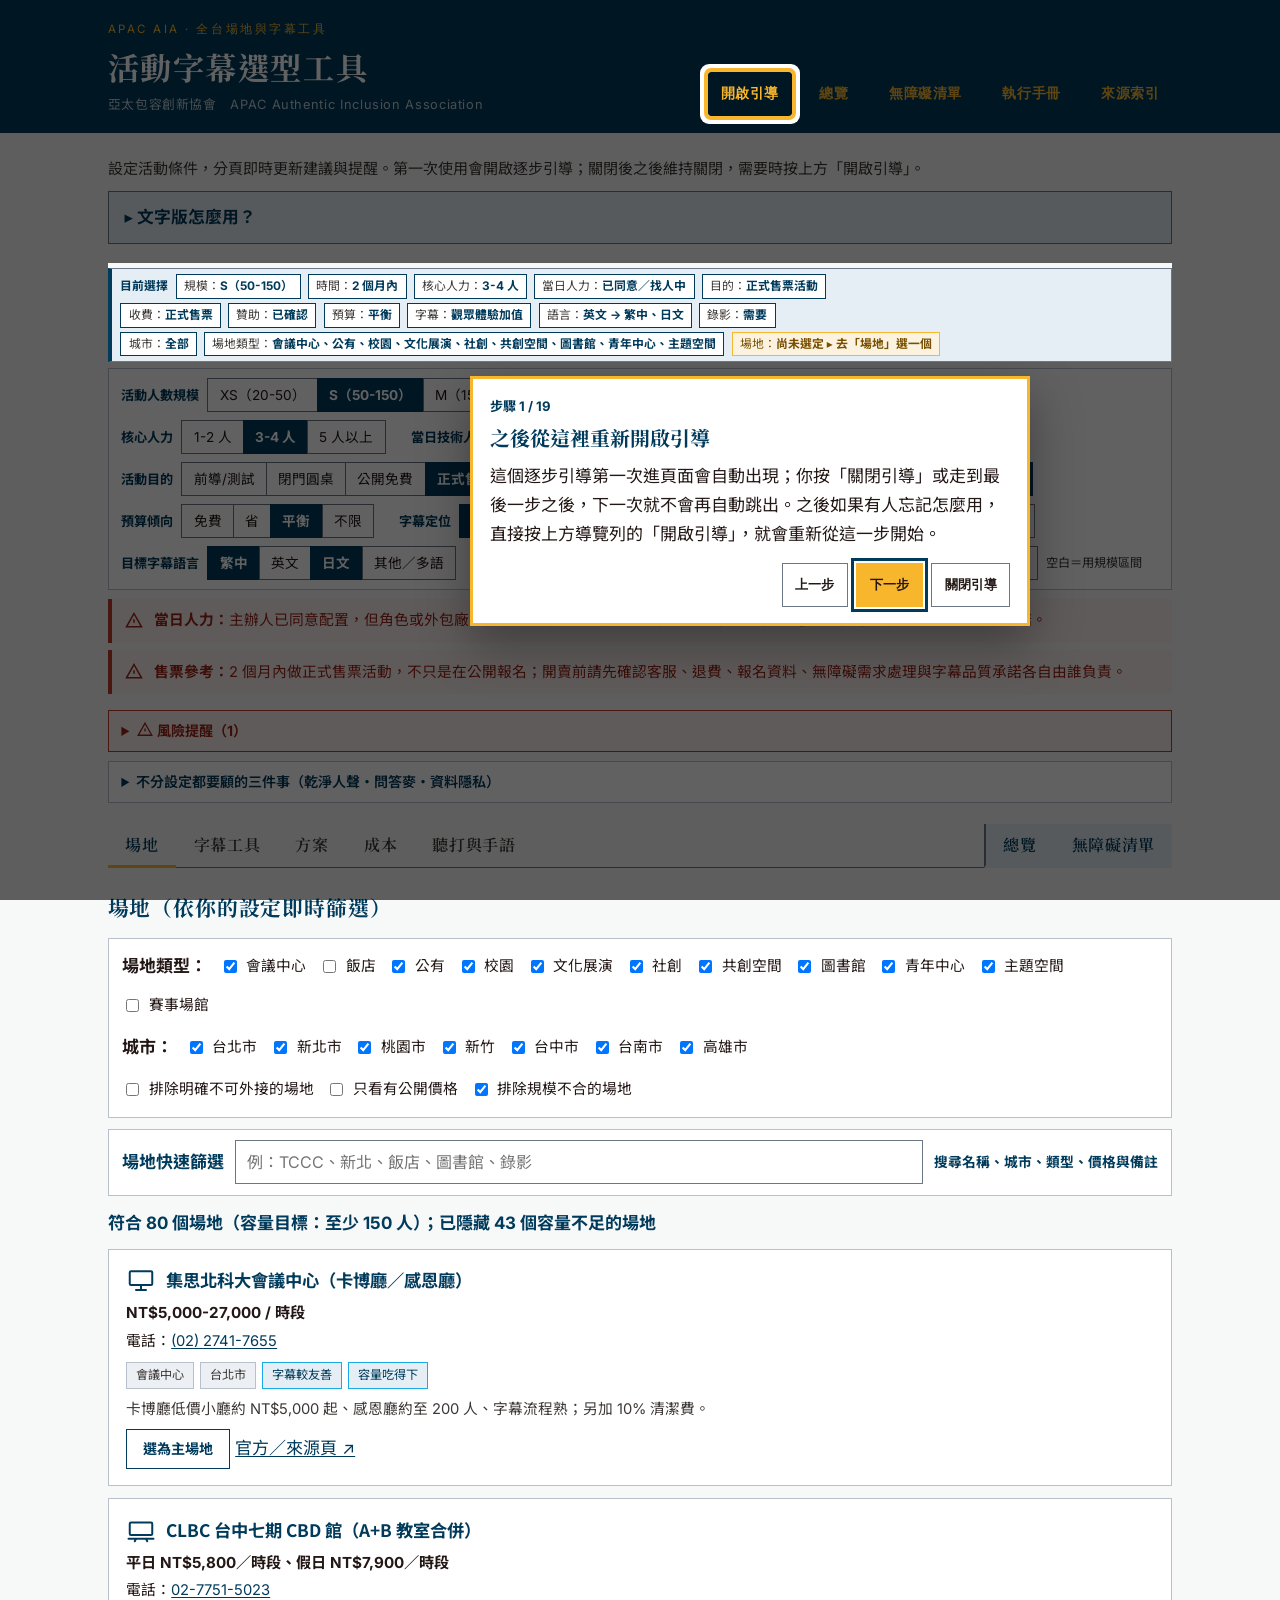
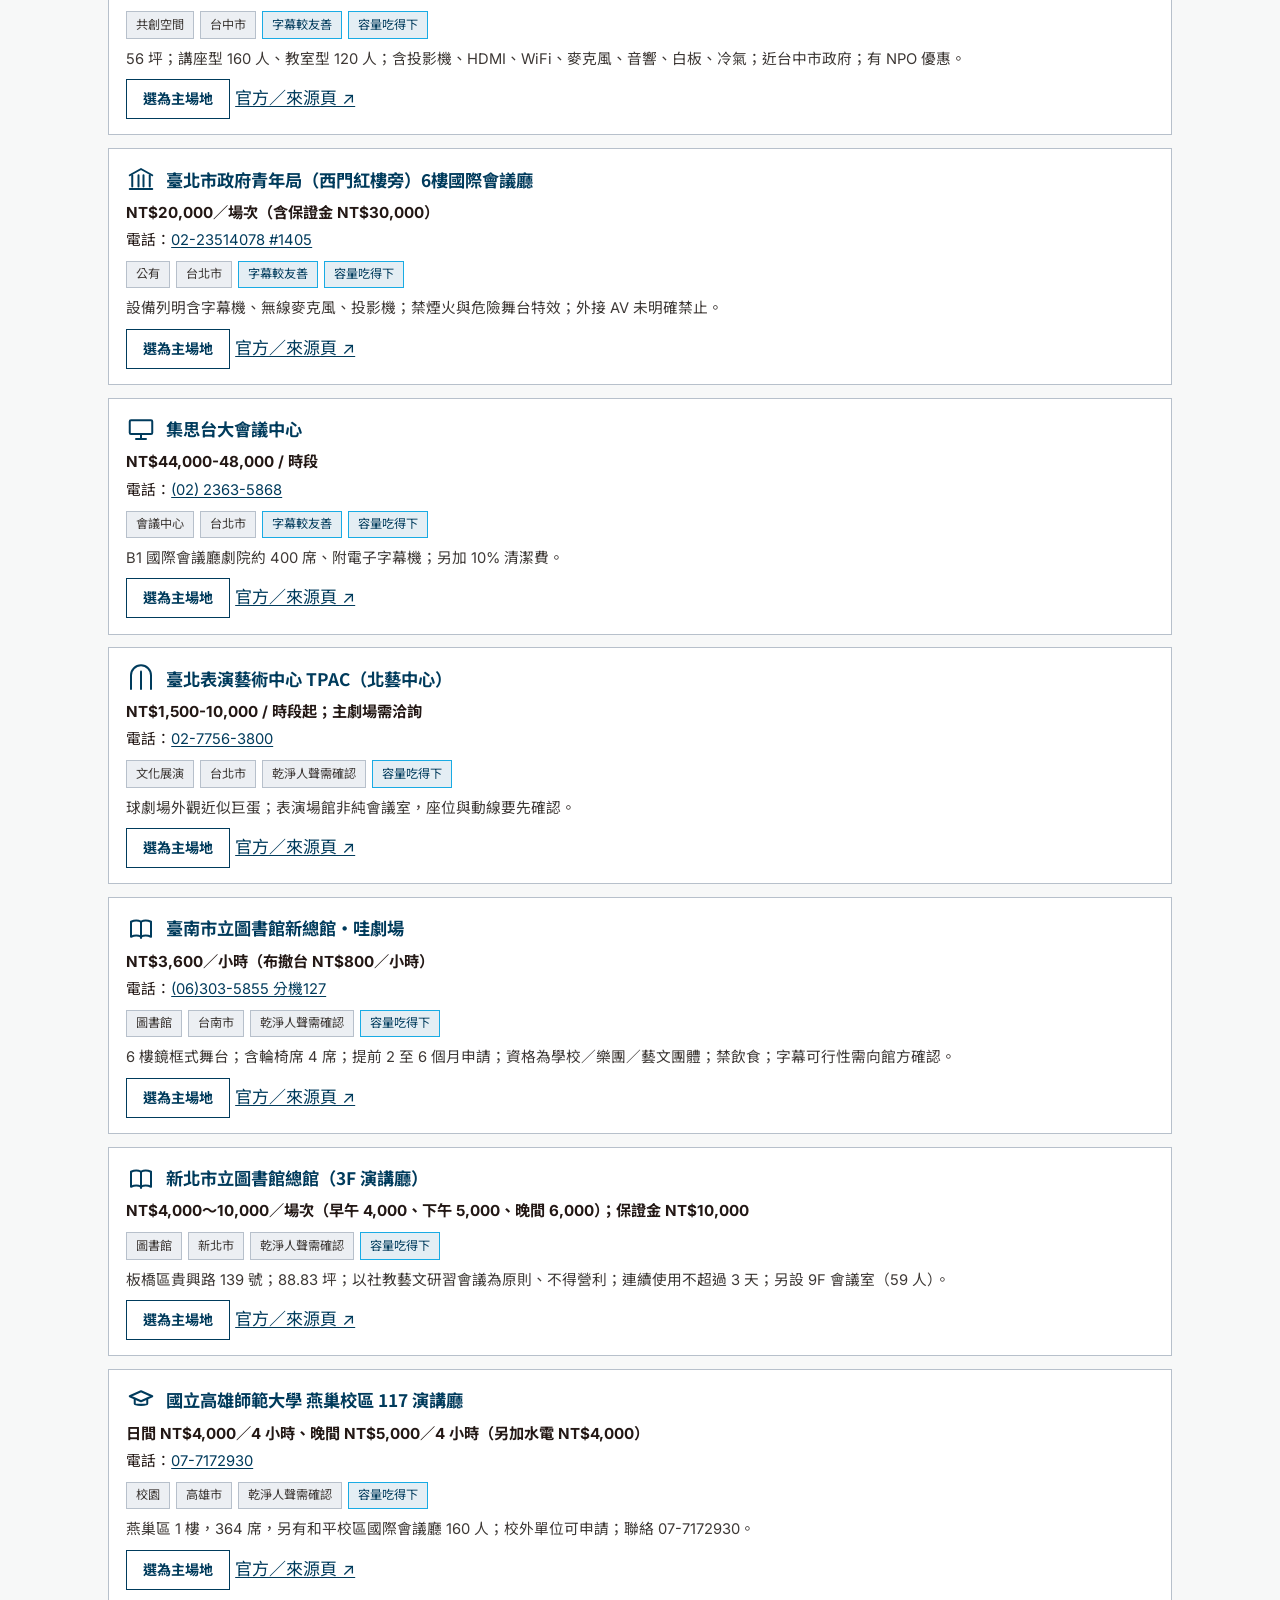
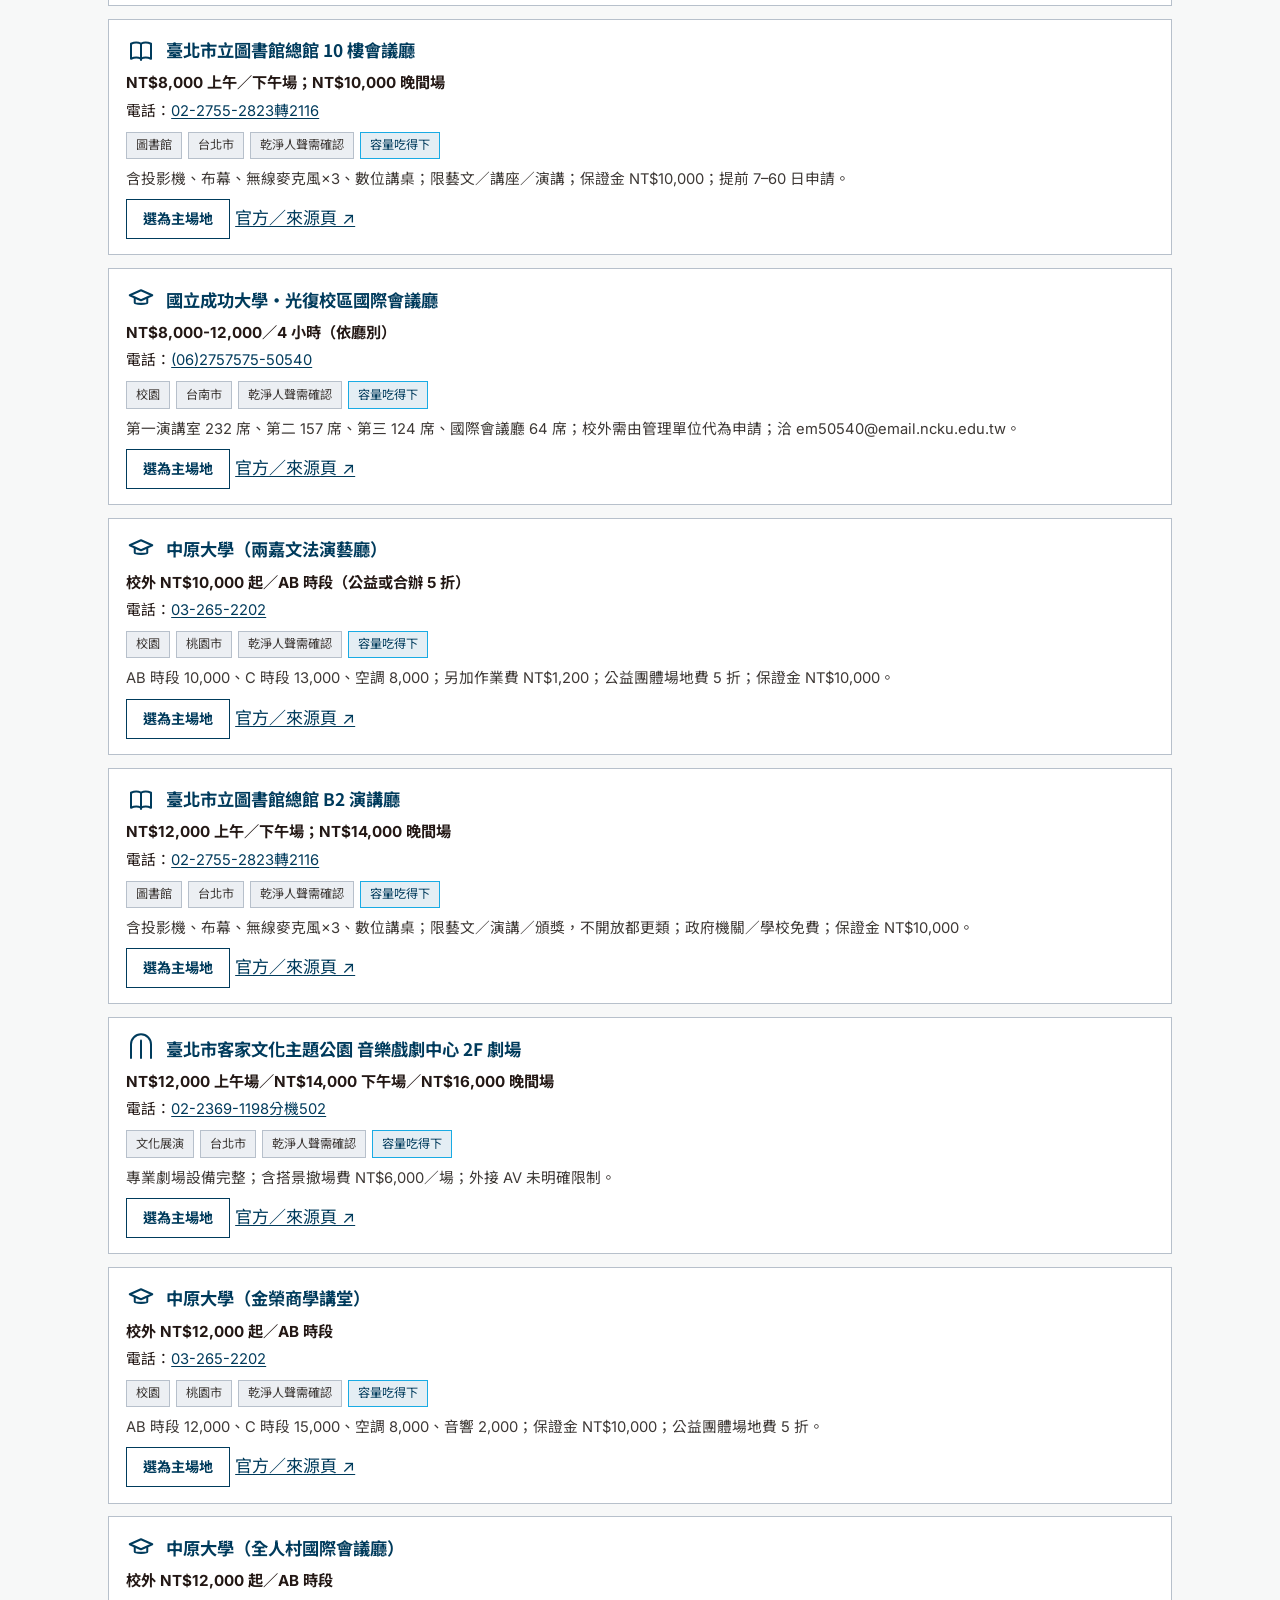
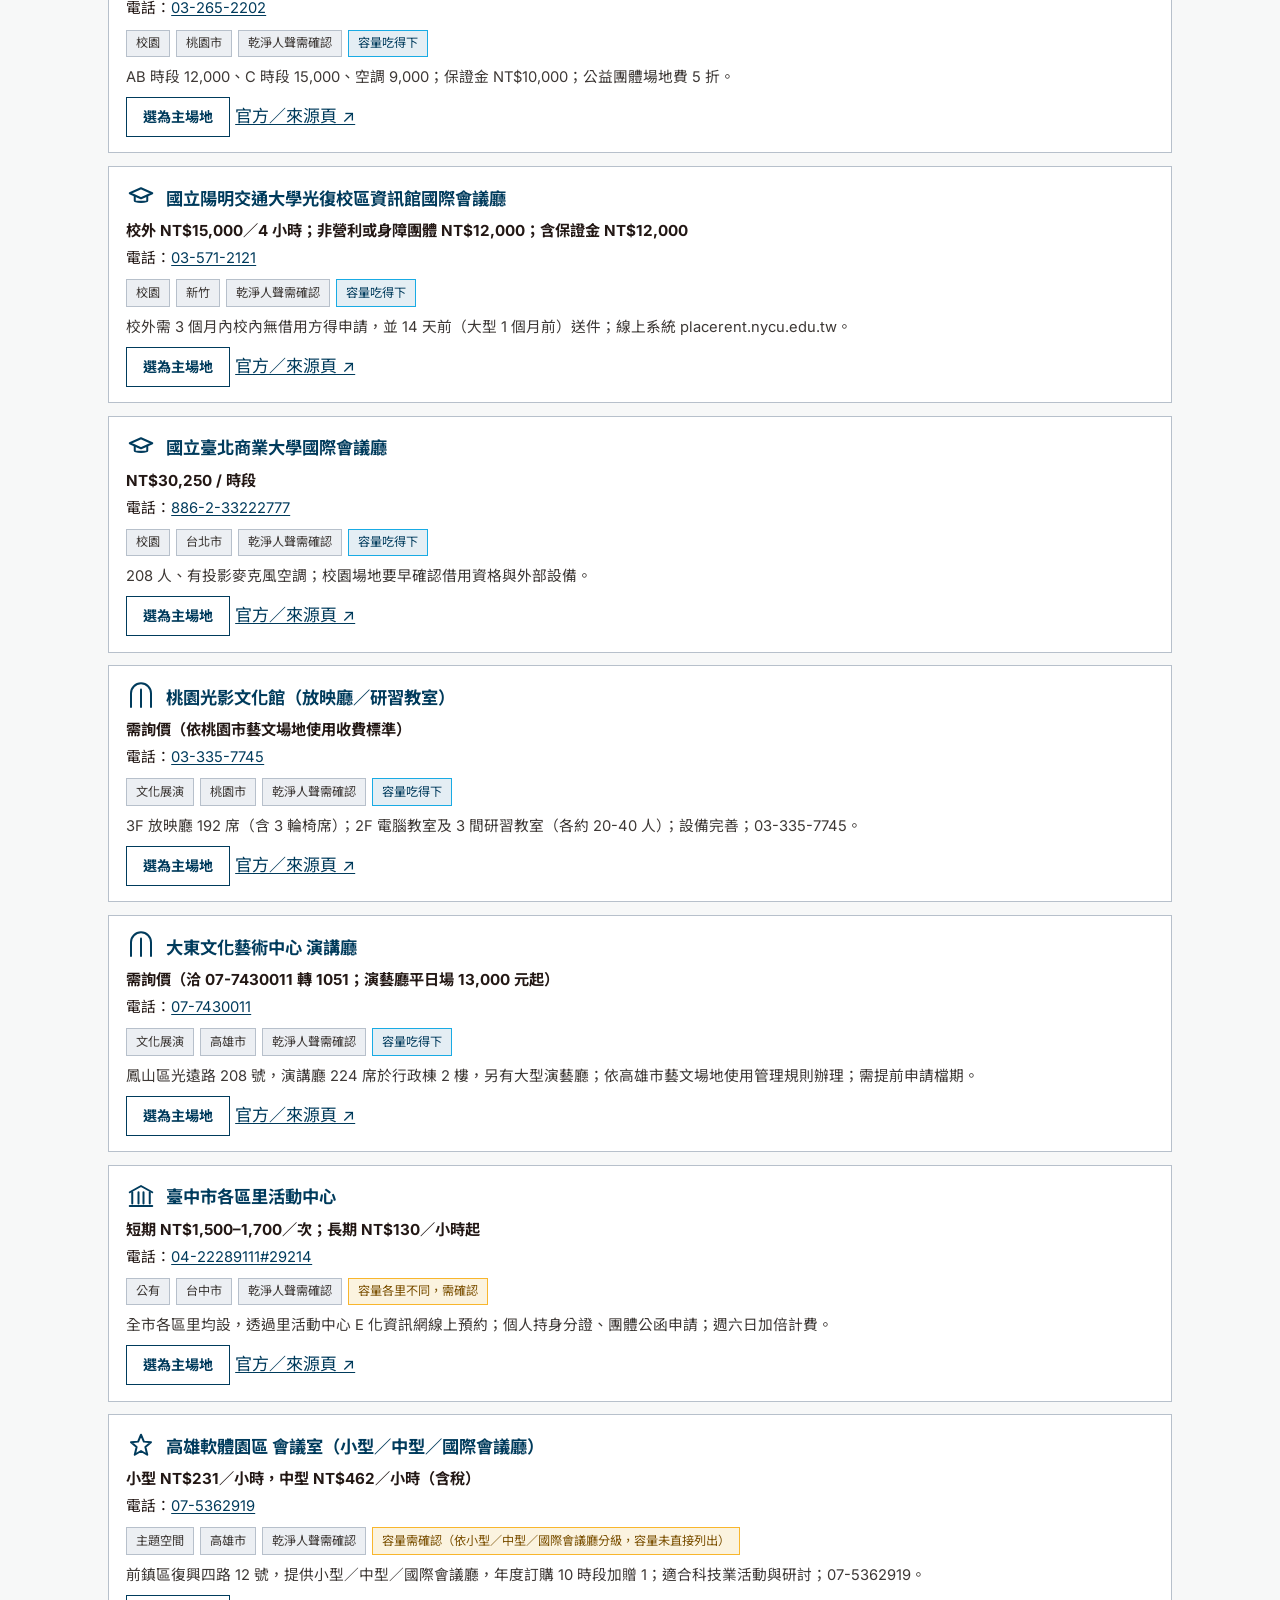
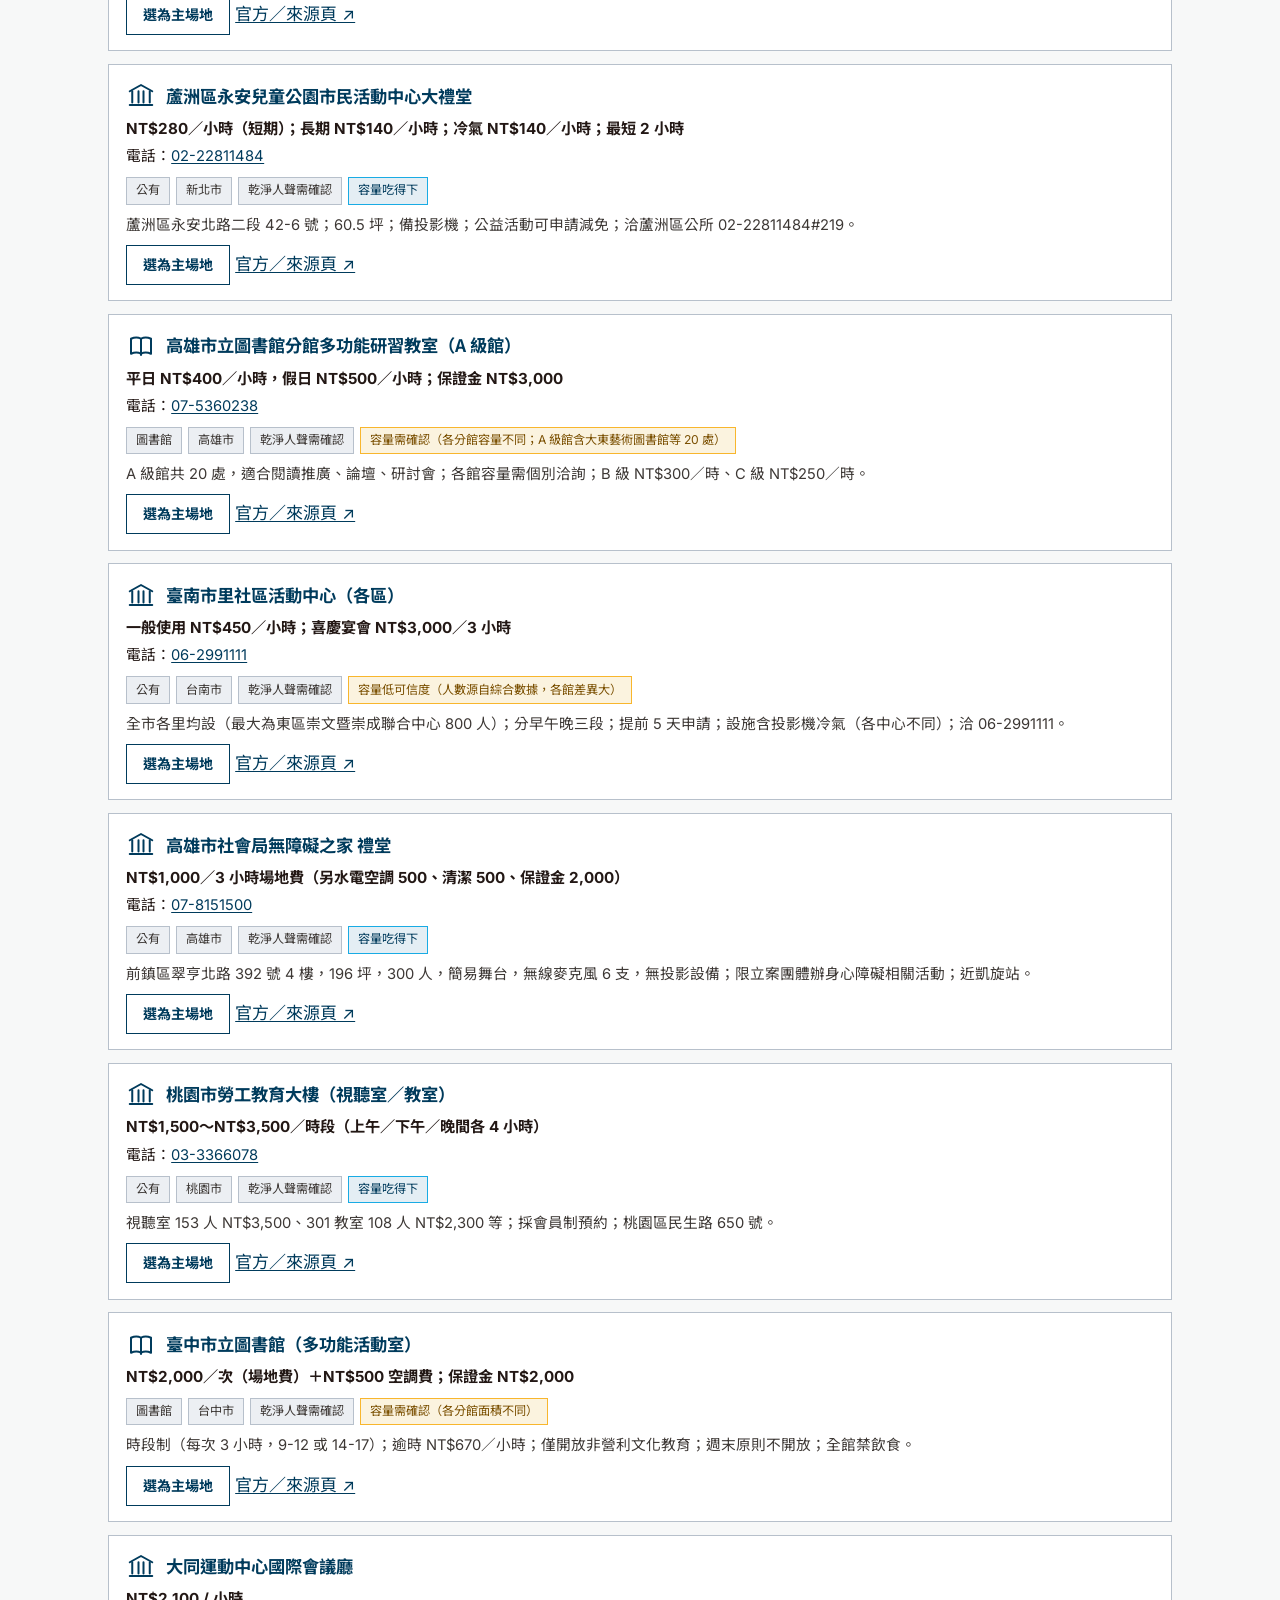
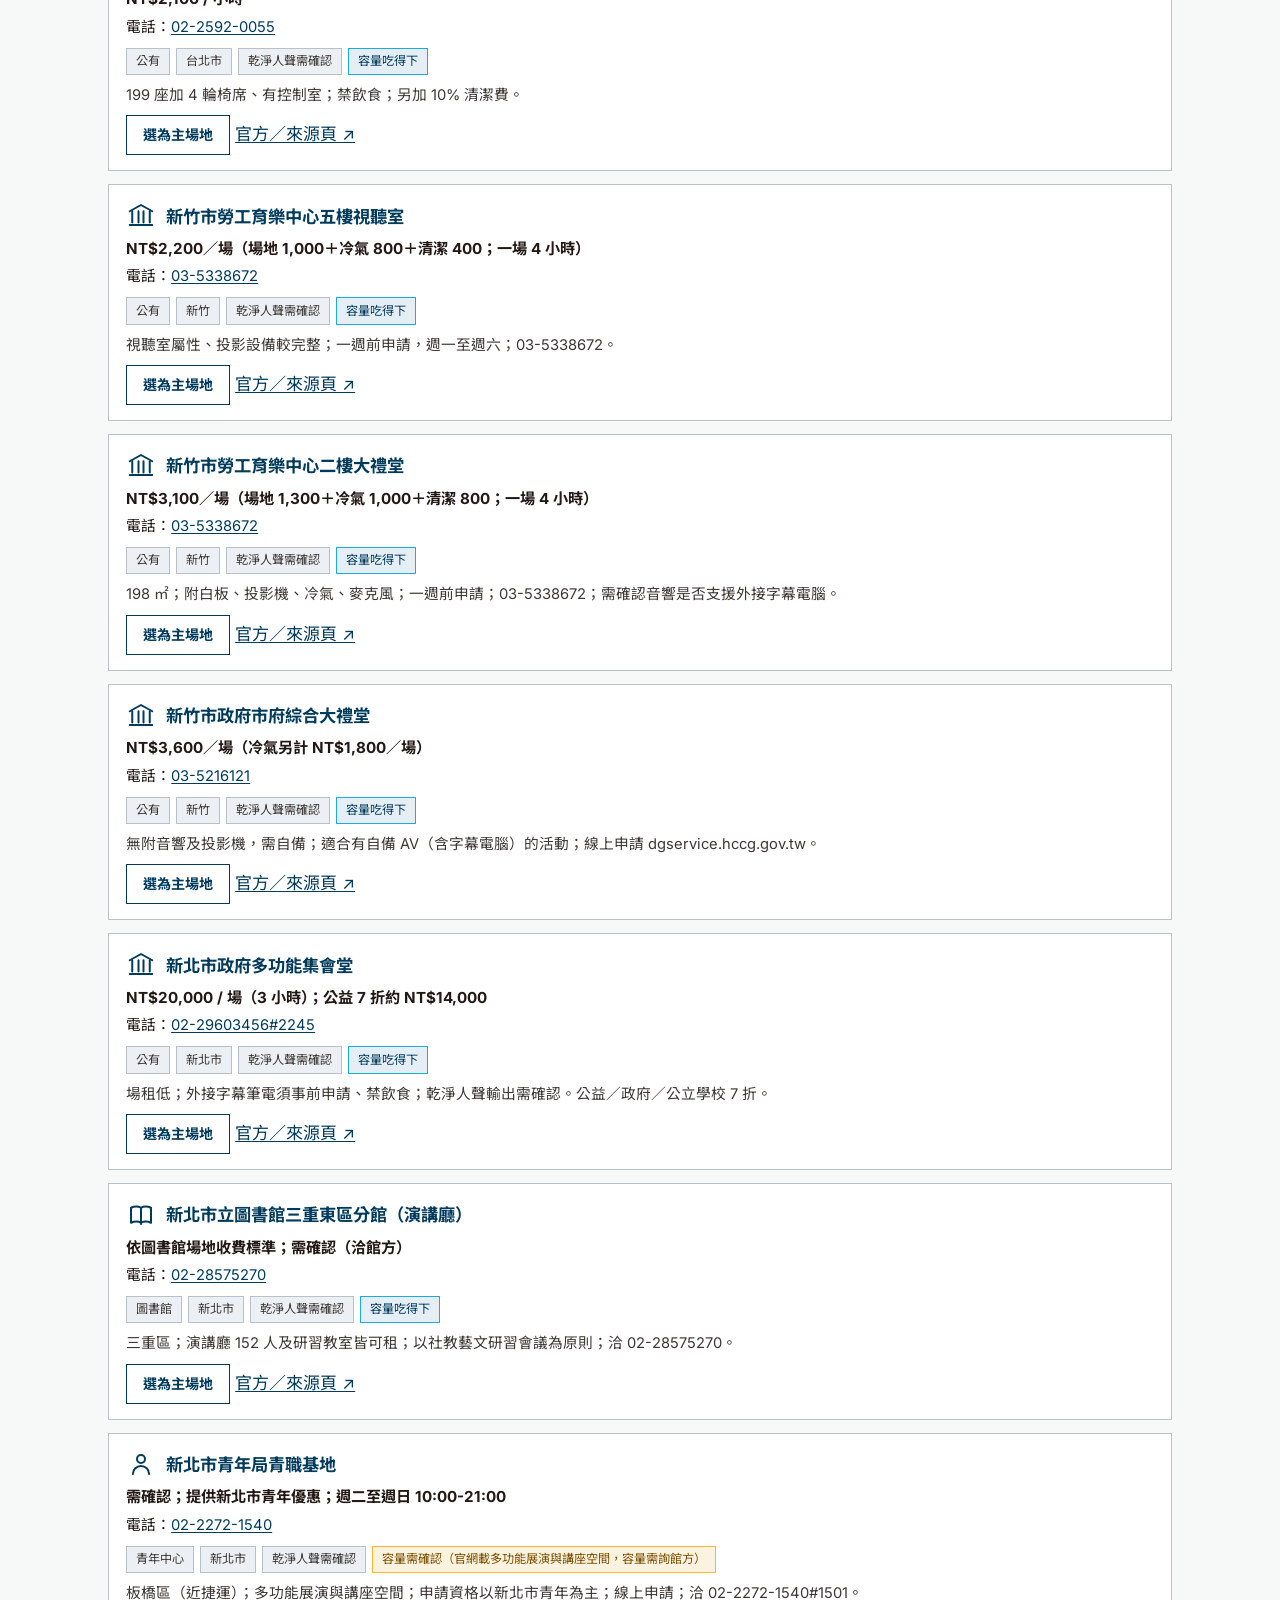
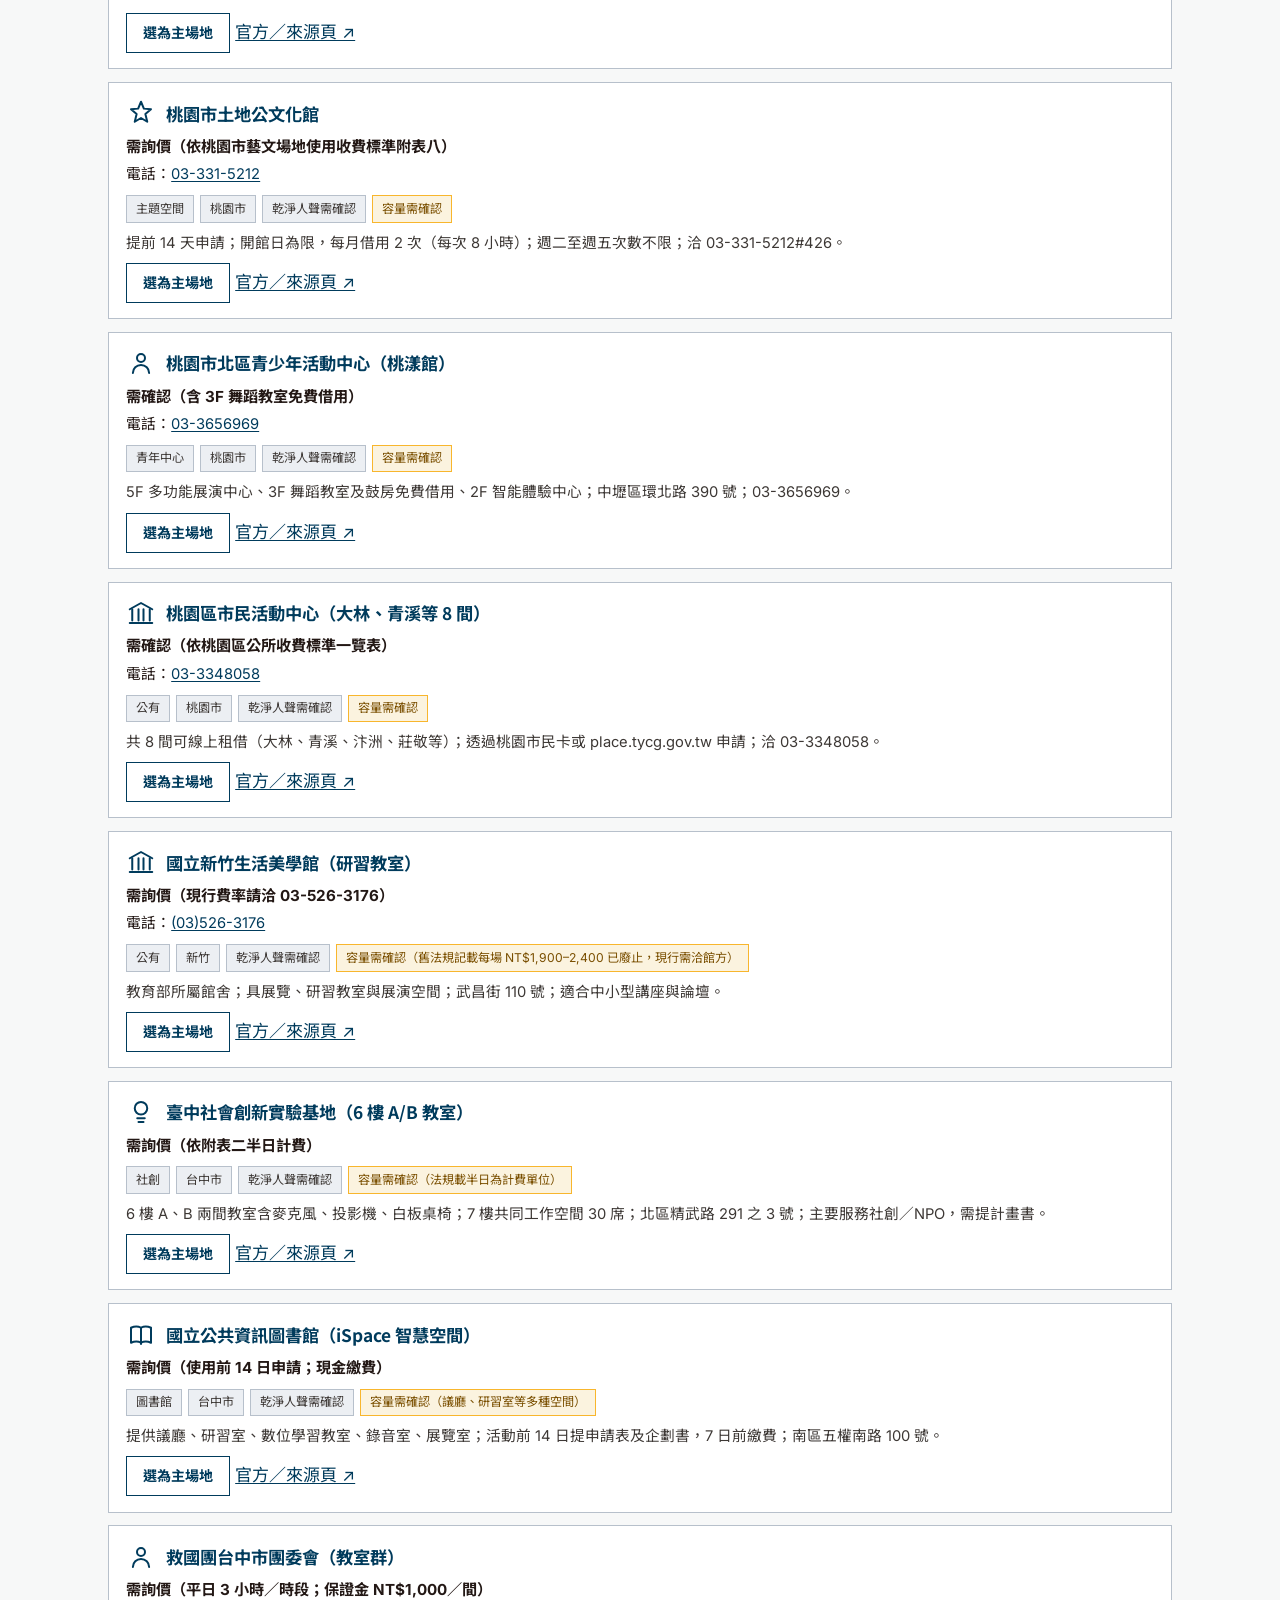
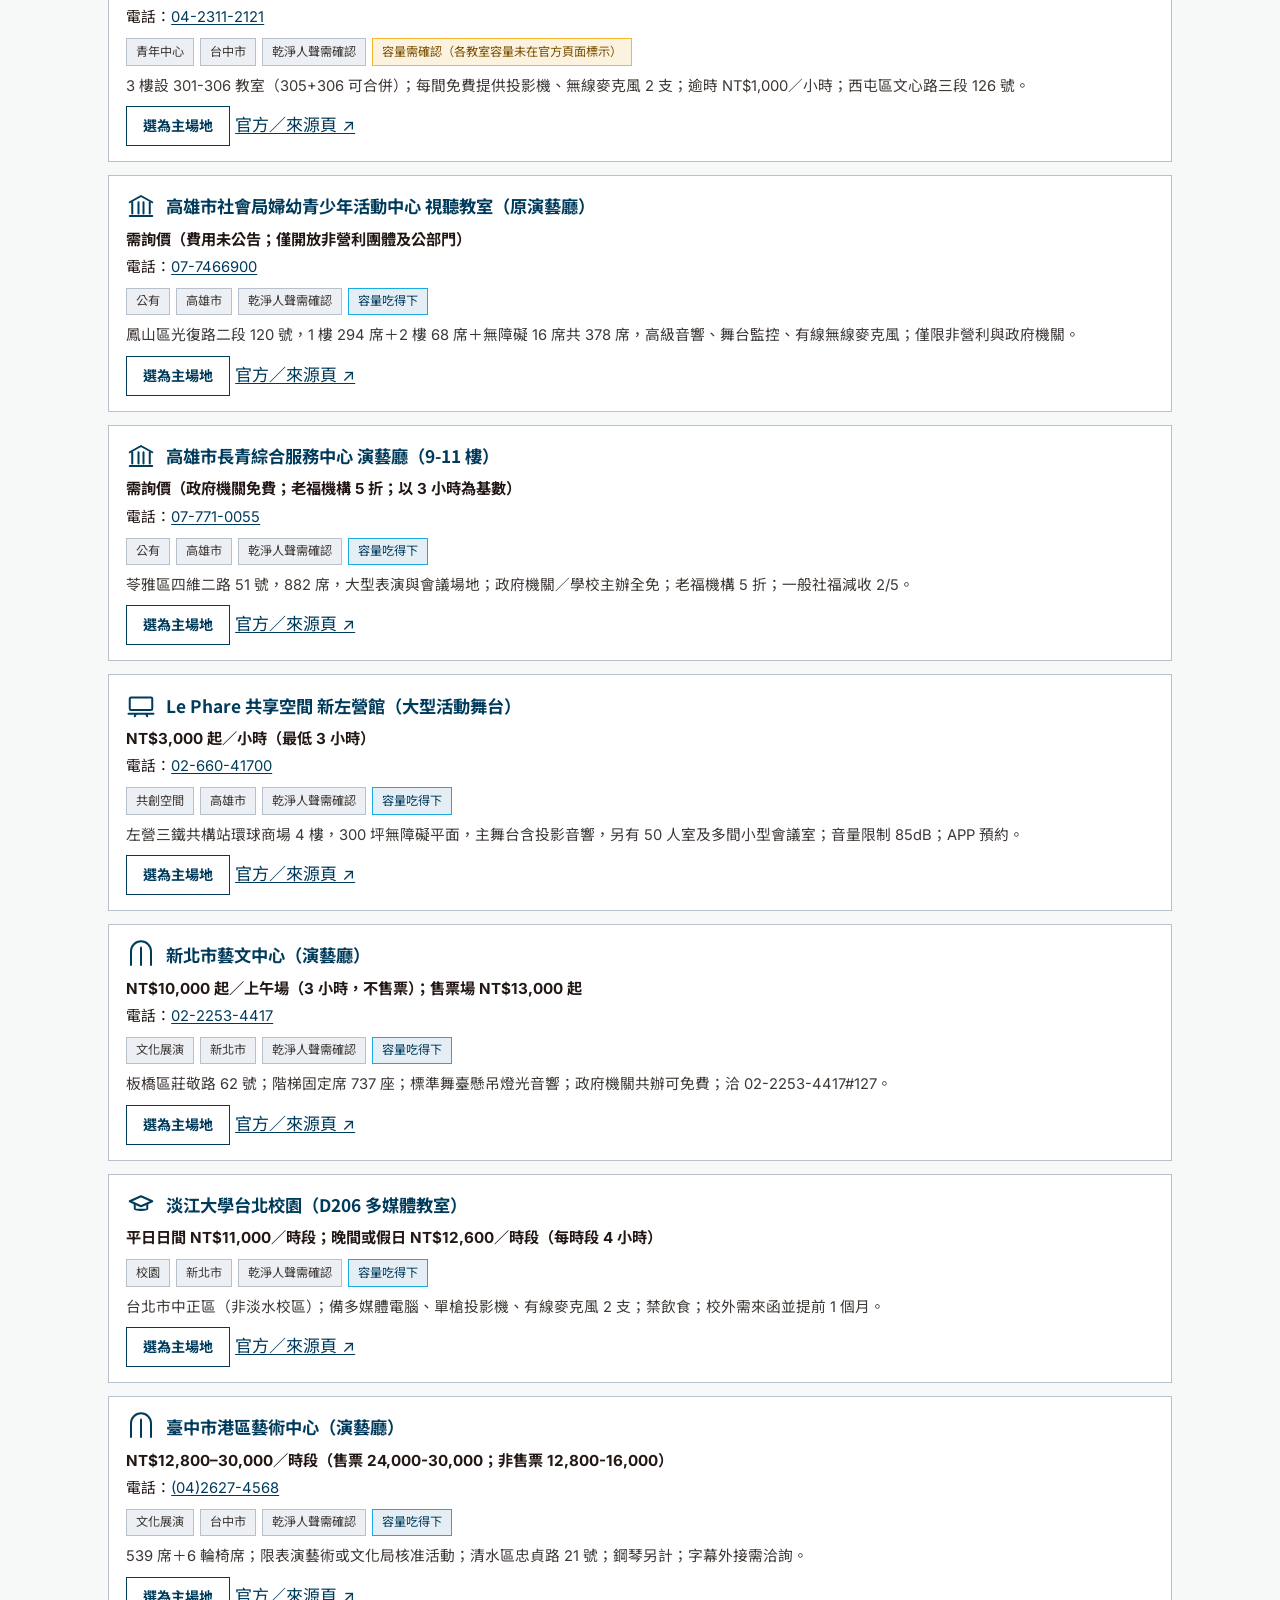
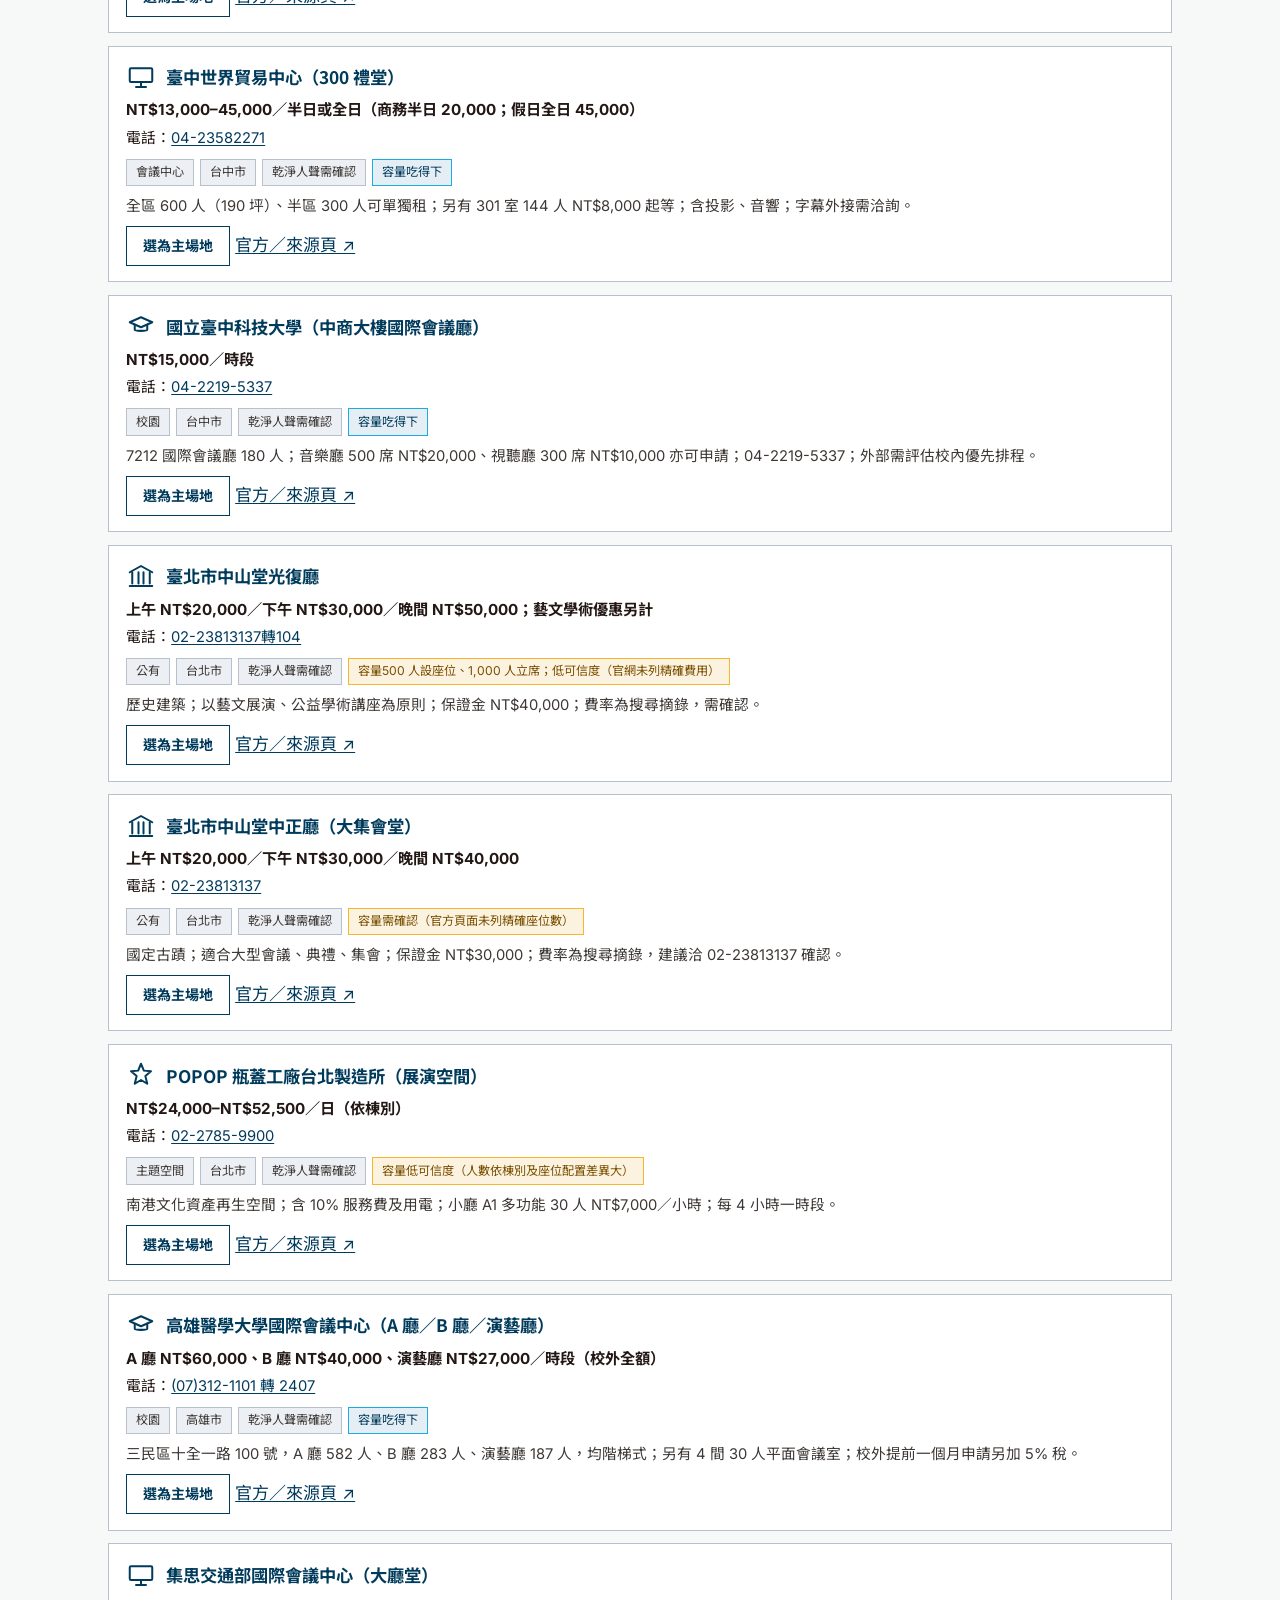
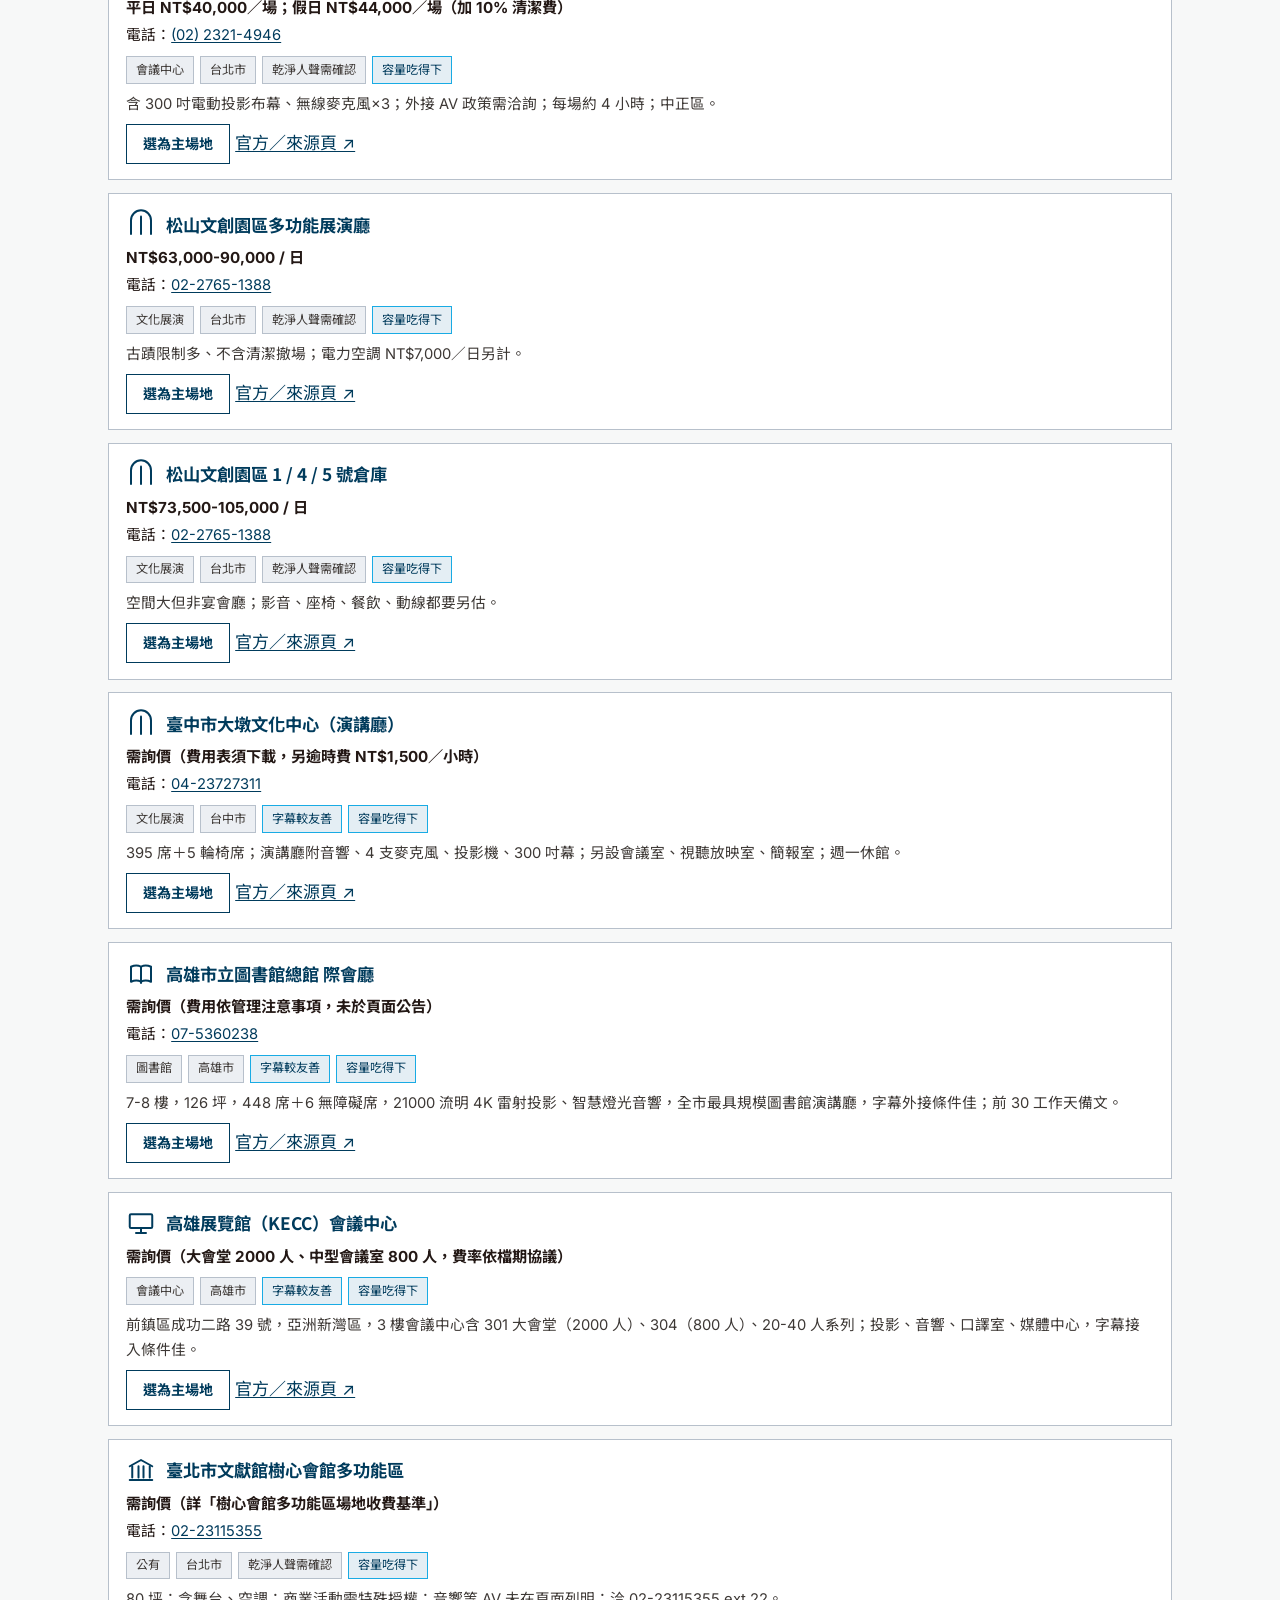
==== commit 710c222c: "Add post-event caption workflow guide" ====
--- a/index.html
+++ b/index.html
@@ -248,7 +248,7 @@
       <button type="button" data-tour-open>開啟引導</button>
       <a href="#panel-overview" data-gotab="overview">總覽</a>
       <a href="#panel-a11y" data-gotab="a11y">無障礙清單</a>
-      <a href="ai-captioning-ballroom-solution.desktop.html">完整報告</a>
+      <a href="ai-captioning-ballroom-solution.desktop.html" aria-label="開啟場地與字幕執行手冊">執行手冊</a>
       <a href="ai-captioning-ballroom-sources.html">來源索引</a>
     </nav>
   </div>
@@ -262,7 +262,7 @@
     <ol>
       <li><b>設定你的活動</b>：最上方選人數規模、籌備時間、核心人力、當日技術人力、活動目的、收費模式、贊助狀態、預算傾向、字幕定位、主要發言語言、目標字幕語言，以及是否需要錄影／回放。</li>
       <li><b>由左到右看分頁</b>：場地 → 字幕工具 → 方案 → 成本 → 聽打與手語；場地與字幕工具都可以用搜尋快速縮小範圍。</li>
-      <li><b>到「總覽」收尾</b>：看整合建議、下載完整資料 PDF；深入操作手冊看「完整報告」。</li>
+      <li><b>到「總覽」收尾</b>：看整合建議、下載完整資料 PDF；深入操作內容看「場地與字幕執行手冊」。</li>
     </ol>
     <p class="note">所有價格都是查詢起點、不是報價，採購前要向場地與供應商書面確認。需要逐步說明時，按下方按鈕重新打開引導。</p>
   </div>
@@ -369,6 +369,7 @@
       <div class="cset" id="f-recording">
         <span class="lbl">會後交付</span>
         <label class="chk"><input type="checkbox" id="recording-in" checked> 需要錄影／回放</label>
+        <a class="hint" href="video-caption-postproduction.html">會後影片字幕怎麼處理？</a>
       </div>
       <div class="cset">
         <span class="lbl"><label for="people-in">精確人數（選填）</label></span>
@@ -406,7 +407,7 @@
 
 <footer>
   <p>公開價格查詢時間：雙北場地 2026-06 中旬、非雙北五縣市 2026-06-24（研究階段），皆為第一輪比較、非簽約價；採購前須向場地與供應商書面確認，尤其「混音器能否提供只含人聲的乾淨訊號」。標「需確認」的容量／價格未在報告或來源載明，不可當定論。</p>
-  <p>北中南各縣市場地為研究階段彙整：不少場地的收費標準官網以 PDF 或詢價提供（標「需詢價」）、容量未載明（標「需確認」），且能否外接字幕電腦／取得乾淨人聲多無法從官網確認、需逐場電洽音控室。雙北以外資料正式引用前請再查證一次。操作手冊（收音接線、現場操作、壞掉怎麼救、詢價信範本、時程）見 <a href="ai-captioning-ballroom-solution.desktop.html">完整報告</a>。</p>
+  <p>北中南各縣市場地為研究階段彙整：不少場地的收費標準官網以 PDF 或詢價提供（標「需詢價」）、容量未載明（標「需確認」），且能否外接字幕電腦／取得乾淨人聲多無法從官網確認、需逐場電洽音控室。雙北以外資料正式引用前請再查證一次。收音接線、現場操作、壞掉怎麼救、詢價信範本與時程，見 <a href="ai-captioning-ballroom-solution.desktop.html">場地與字幕執行手冊</a>。</p>
 </footer>
 </main>
 
@@ -649,8 +650,8 @@
  "StreamText":{translationUrl:"https://streamtext.net/features-and-pricing/",translationLabel:"StreamText features/pricing",translationNote:"官方頁列 realtime translation into over 130 languages；也有官方支援文件說明語言翻譯設定。"},
  "3Play Media":{translationUrl:"https://www.3playmedia.com/platform/livecaptioning/",translationLabel:"3Play Live Captioning",translationNote:"官方頁列 live translation in 100+ languages；偏高穩定直播／字幕服務。"},
  "Zoom 即時字幕（Live Captions / Translated Captions）":{translationUrl:"https://support.zoom.com/hc/en/article?id=zm_kb&sysparm_article=KB0059081",translationLabel:"Zoom Translated Captions",translationNote:"官方文件明確列 translated captions；授權仍要看 add-on／方案與同時連線人數。"},
- "Microsoft Teams 即時字幕（Live / Translated Captions）":{translationUrl:"https://support.microsoft.com/en-us/teams/meetings/use-live-captions-in-microsoft-teams-meetings",translationLabel:"Teams live translated captions",translationNote:"官方支援頁列 live translated captions；會議／活動模式與 Premium／授權限制需確認。",pricingUrl:"https://www.microsoft.com/en-us/microsoft-teams/premium",pricingLabel:"Microsoft Teams Premium pricing",pricingNote:"Teams Premium 為 US$10／使用者／月（年繳、自動續訂），且需另有符合資格的 Teams 授權；地區、稅金與實際可購買性可能不同。"},
- "Google Meet 即時字幕（Live / Translated Captions）":{translationUrl:"https://support.google.com/meet/answer/10964115",translationLabel:"Google Meet translated captions",translationNote:"官方支援頁列 translated captions 與語言清單；Speech Translation 另有支援頁。"},
+ "Microsoft Teams 即時字幕（Live / Translated Captions）":{translationUrl:"https://support.microsoft.com/en-us/teams/meetings/use-live-captions-in-microsoft-teams-meetings",translationLabel:"Teams live translated captions",translationNote:"官方支援頁列 live translated captions；會議／活動模式與 Premium／授權限制需確認。",pricingUrl:"https://www.microsoft.com/en-us/microsoft-teams/premium",pricingLabel:"Microsoft Teams Premium pricing",pricingNote:"Teams Premium 為 US$10／使用者／月（年繳、自動續訂），且需另有符合資格的 Teams 授權；地區、稅金與實際可購買性可能不同。",recordingUrl:"https://support.microsoft.com/en-us/teams/meetings/start-stop-and-download-live-transcripts-in-microsoft-teams-meetings",recordingLabel:"Teams meeting transcripts",recordingNote:"一般會議可下載原語 DOCX／VTT；過去的即時翻譯逐字稿不會保存。"},
+ "Google Meet 即時字幕（Live / Translated Captions）":{translationUrl:"https://support.google.com/meet/answer/10964115",translationLabel:"Google Meet translated captions",translationNote:"官方支援頁列 translated captions 與語言清單；Speech Translation 另有支援頁。",recordingUrl:"https://support.google.com/meet/answer/9308681",recordingLabel:"Google Meet recordings and captions",recordingNote:"錄影時可選 Record captions；獨立 Transcripts 的語言支援與即時翻譯字幕不同。"},
  "Interprefy":{translationUrl:"https://www.interprefy.com/solutions/ai-translation",translationLabel:"Interprefy AI Speech Translation",translationNote:"官方頁列 AI speech translation、live captions／字幕與 80+ 語言；適合需服務商支援的正式場。"},
  "KUDO":{translationUrl:"https://kudo.ai/solutions/kudo-ai-speech-translator/",translationLabel:"KUDO AI Speech Translator",translationNote:"官方頁列 live multilingual audio and captions；人類 RSI 與 AI speech translation 可混用。"},
  "Verbit":{translationNote:"未找到官方同步語言翻譯資訊頁；官方頁主要是 CART/live captioning 與多語字幕／字幕翻譯，若要即時翻譯須個案詢價確認。"},
@@ -716,9 +717,9 @@
   <ol>
    <li><b>混合式主控層：</b>Zoom／直播／錄影主控，負責線上會議、錄影與會後檔案。</li>
    <li><b>現場多語層：</b>UDTalk、Akkadu、Vurbo、EventCAT 等擇一試測，服務現場日文與多語觀眾。</li>
-   <li><b>正式近用層：</b>有聾人或聽障者需求時，另由 CART／同步聽打／手語服務承擔，不能用 AI 字幕取代。</li>
+   <li><b>人工字幕／手語層：</b>有聾人或聽障者需求時，另由 CART／同步聽打／手語服務承擔，不能用 AI 字幕取代。</li>
   </ol>
-  <p class="note"><b>當日角色：</b>Zoom／錄影主控、字幕工具操作、音控與乾淨人聲對接；正式近用服務可另由外部供應商提供。</p>
+  <p class="note"><b>當日角色：</b>Zoom／錄影主控、字幕工具操作、音控與乾淨人聲對接；人工字幕／手語服務可另由外部供應商提供。</p>
  </div>`;
 }
 function languagePair(){
@@ -999,7 +1000,7 @@
   ? `<p class="note"><b>同步翻譯資訊：</b><a href="${escAttr(t.translationUrl)}" target="_blank" rel="noopener">${esc(t.translationLabel||"官方同步翻譯頁")}</a> — ${esc(t.translationNote||"官方頁有同步翻譯資訊，採購前仍需確認本次語言與授權。")}</p>`
   : `<p class="note"><b>同步翻譯資訊：</b>${esc(t.translationNote||"未找到官方同步翻譯資訊頁；採購前需向供應商確認。")}</p>`;
  const recordingInfo=state.recording&&t.recordingUrl
-  ? `<p class="note"><b>錄影資訊：</b><a href="${escAttr(t.recordingUrl)}" target="_blank" rel="noopener">${esc(t.recordingLabel||"官方錄影資訊")}</a> — ${esc(t.recordingNote||"採購前仍需確認錄影、字幕檔與逐字稿交付。")}</p>`
+  ? `<p class="note"><b>錄影資訊：</b><a href="${escAttr(t.recordingUrl)}" target="_blank" rel="noopener">${esc(t.recordingLabel||"官方錄影資訊")}</a> — ${esc(t.recordingNote||"採購前仍需確認錄影、字幕檔與逐字稿交付。")}<br><a href="video-caption-postproduction.html">查看會後影片字幕處理教學</a></p>`
    : "";
  const pricingInfo=t.pricingUrl
   ? `<p class="note"><b>官方公開價格：</b>${esc(t.pricingNote)} <a href="${escAttr(t.pricingUrl)}" target="_blank" rel="noopener">${esc(t.pricingLabel||"官方價格頁")} ↗</a></p>`
@@ -1118,7 +1119,7 @@
   <li>接好先測：講一句話看字幕有沒有出來、延遲多久、準不準；問答麥也測一次。</li>
   <li>備援：4G／5G 熱點、備用 QR、第二台筆電。</li>
  </ul>
- <p class="note">更完整的收音接線、現場操作與「壞掉怎麼救」見 <a href="ai-captioning-ballroom-solution.desktop.html">完整報告</a>；各規模的設備清單見上方方案卡。</p>
+ <p class="note">更完整的收音接線、現場操作與「壞掉怎麼救」見 <a href="ai-captioning-ballroom-solution.desktop.html">場地與字幕執行手冊</a>；各規模的設備清單見上方方案卡。</p>
  </div></details>
  <p class="deep">三套可落地方案與預算粗估見 <a href="ai-captioning-ballroom-solution.desktop.html#sec-packages">報告第 10 節</a>；無障礙等級的判斷見 <a href="ai-captioning-ballroom-solution.desktop.html#sec-access-levels">第 6 節</a>。</p>`;
 }
@@ -1171,7 +1172,7 @@
    ${highs.length?`<div class="ovrow kv"><span class="k" style="color:var(--hi-ink);">需注意（${highs.length}）</span><span>見上方紅色提醒。</span></div>`:""}
  </div>
  <div class="pdfrow"><a class="btn primary" href="tool-summary.pdf" download="活動字幕選型工具-完整資料.pdf">下載完整資料 PDF（已加標籤）</a></div>
- <p class="deep">下一步：到「場地」選優先詢價場地 → 用 <a href="ai-captioning-ballroom-solution.desktop.html#sec-rfp">報告第 12 節詢價信</a> 寄出 → 同時向上面的字幕工具詢價。完整操作手冊（收音接線、現場操作、壞掉怎麼救、時程）見 <a href="ai-captioning-ballroom-solution.desktop.html">完整報告</a>。</p>`;
+ <p class="deep">下一步：到「場地」選優先詢價場地 → 用 <a href="ai-captioning-ballroom-solution.desktop.html#sec-rfp">手冊第 12 節詢價信</a> 寄出 → 同時向上面的字幕工具詢價。收音接線、現場操作、壞掉怎麼救與時程，見 <a href="ai-captioning-ballroom-solution.desktop.html">場地與字幕執行手冊</a>。</p>`;
 }
 
 function renderHumanServices(){
@@ -1289,10 +1290,10 @@
  {target:'input[name="charge"][value="ticketed"] + .opt',title:"收費模式：正式售票",text:"收費模式只回答參加者是否要買票，不再混入贊助進度。正式售票可以分擔基本成本，但也會增加票務頁、客服、退費與交付責任；如果活動改成免費參加，請同時檢查活動目的是否仍選為正式售票。"},
  {target:'input[name="sponsor"][value="confirmed"] + .opt',title:"贊助狀態：已確認",text:"贊助狀態獨立記錄無贊助、洽談中或已確認。這次預設為已確認，和正式售票組合後就是「售票＋贊助」；贊助可以優先綁定字幕／翻譯、製播、錄影後製、正式無障礙服務或講者差旅。洽談中不能當成已可支出的預算。"},
  {target:'input[name="budget"][value="mid"] + .opt',title:"預算傾向：平衡",text:"平衡不是花最少，也不是不限預算；它的意思是把錢優先放在會讓混合式不翻車的地方：乾淨人聲、穩定連線、字幕工具、現場操作與必要的會後交付。預算傾向只會改變場地排序與提醒，不會直接隱藏場地，因為每小時、每人、每場與需詢價的價格不能直接相比。"},
- {target:'input[name="access"][value="convenience"] + .opt',title:"字幕定位：觀眾體驗加值",text:"這代表先用 AI 字幕/翻譯字幕服務中文聽不懂英文、日文聽眾等一般觀眾。若已知有聾人或聽障者需要正式近用，請切到無障礙基準服務，因為那時 AI 字幕只能當補充，不能取代 CART、同步聽打或手語。"},
+ {target:'input[name="access"][value="convenience"] + .opt',title:"字幕定位：觀眾體驗加值",text:"這代表先用 AI 字幕/翻譯字幕服務中文聽不懂英文、日文聽眾等一般觀眾。若已知有聾人或聽障者需要人工字幕或手語，請切到無障礙基準服務，因為那時 AI 字幕只能當補充，不能取代 CART、同步聽打或手語。"},
  {target:'input[name="speech"][value="en"] + .opt',title:"本次範例：主要發言語言為英文",text:"這只是第一次進入工具時的範例預設，不是所有活動的固定前提。主要發言語言會決定工具要辨識哪一種語音；日後規劃中文、日文或多語活動時，請在這裡改選，推薦、總覽、錄影提醒與列印內容都會跟著更新。"},
  {target:"#f-captionlangs",title:"本次範例：需要繁中與日文字幕",text:"本次範例先勾繁中與日文，代表英文發言要提供這兩種字幕。這裡可以複選，也可以取消全部後重選；工具會用目前的「發言語言 → 字幕語言」組合產生建議。若選其他／多語，採購時仍要列出實際語言對逐一測試，不能只接受供應商宣稱支援很多語言。"},
- {target:"#f-recording",title:"會後交付：需要錄影／回放",text:"如果活動需要錄影、會後回放、贊助商交付或給沒跟上直播的人看，Zoom 會變成比較有利的主控選項，因為雲端錄影與原音可以集中處理。逐字稿要依主要發言語言與帳號功能測試；如果會後影片需要翻譯字幕，必須另外產生並人工校對，不能直接沿用當天未校對的 AI 即時翻譯。"},
+ {target:"#f-recording",title:"會後交付：需要錄影／回放",text:"如果活動需要錄影、會後回放、贊助商交付或給沒跟上直播的人看，Zoom 會變成比較有利的主控選項，因為雲端錄影與原音可以集中處理。逐字稿要依主要發言語言與帳號功能測試；如果會後影片需要翻譯字幕，必須另外產生並人工校對，不能直接沿用當天未校對的 AI 即時翻譯。錄影選項旁的教學連結會說明 Zoom、Teams、Meet 與 YouTube 的完整處理流程。"},
  {target:"#people-in",title:"精確人數：可以先留空",text:"目前可以讓它保持空白；S（50-150）會用級距上限 150 人判斷場地是否坐得下。如果之後有更準確的售票目標或報名上限，再填入精確人數，場地容量就會改用該數字。精確人數適合用來微調場地與預算，不適合拿一個還沒被驗證的目標去假裝風險已經消失。"},
  {target:"#venue-search",tab:"venues",title:"場地快速篩選",text:"場地資料比字幕工具更長，所以這裡可以直接搜尋名稱、城市、場地類型、價格或備註。例如輸入 TCCC、新北、圖書館、飯店、錄影，都會在目前的人數、城市與場地類型條件內再縮小結果。預算只影響排序，不會隱藏場地；搜尋也不會取消其他篩選。找不到時先清空搜尋，再檢查城市與場地類型。"},
  {target:"#tab-tools",title:"下一步看字幕工具",text:"活動設定不用每個人重填；看完預設條件後，直接切到字幕工具。工具頁上方有快速篩選，可以直接找 Zoom、日文、QR、人工、CART 等關鍵字；卡片上的「選這個工具」會把該工具帶到方案與總覽。Zoom 卡片現在會提示：普通 Business 不是翻譯字幕授權本身，真正要看的是同時連進 Zoom 的人數與 Translated Captions add-on。"},
@@ -1313,7 +1314,7 @@
  "這是給一般觀眾的 AI 字幕/翻譯。若有聾人或聽障正式近用需求，請改選無障礙基準服務。",
  "本次範例以英文為主要發言語言。其他活動請改選，後續建議會依目前選項更新。",
  "本次範例需要繁中與日文字幕。可複選；選其他／多語時仍要列出實際語言對測試。",
- "需要錄影或回放時，Zoom 可作主控。逐字稿依發言語言測試；翻譯後的影片字幕要另行校對。",
+ "需要錄影或回放時，Zoom 可作主控。翻譯影片字幕要另行校對；完整流程見錄影選項旁的教學。",
  "可先留空，S 級會以 150 人判斷場地容量。有明確售票目標或報名上限後再填入。",
  "搜尋名稱、城市、類型、價格或備註。預算只排序、不隱藏；找不到先清空搜尋。",
  "看完設定後切到字幕工具。卡片上的「選這個工具」會帶到方案與總覽。",
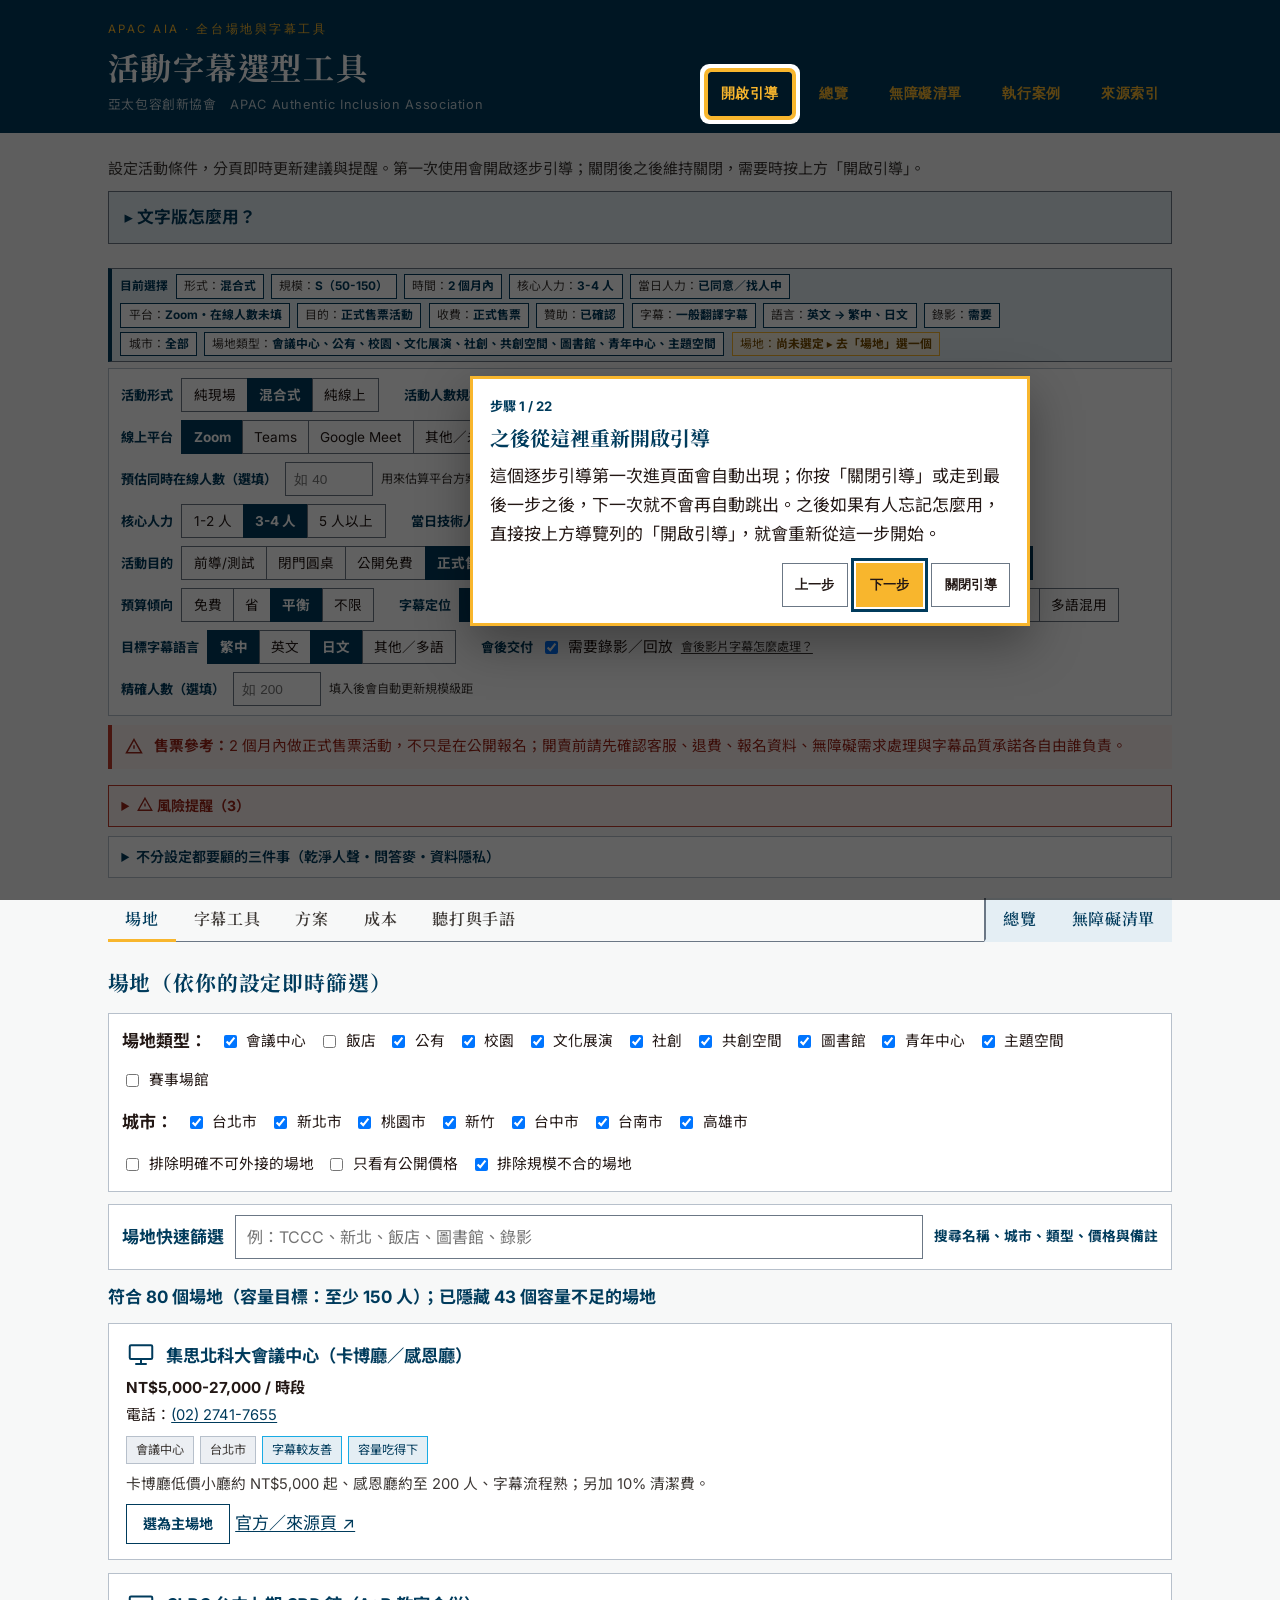
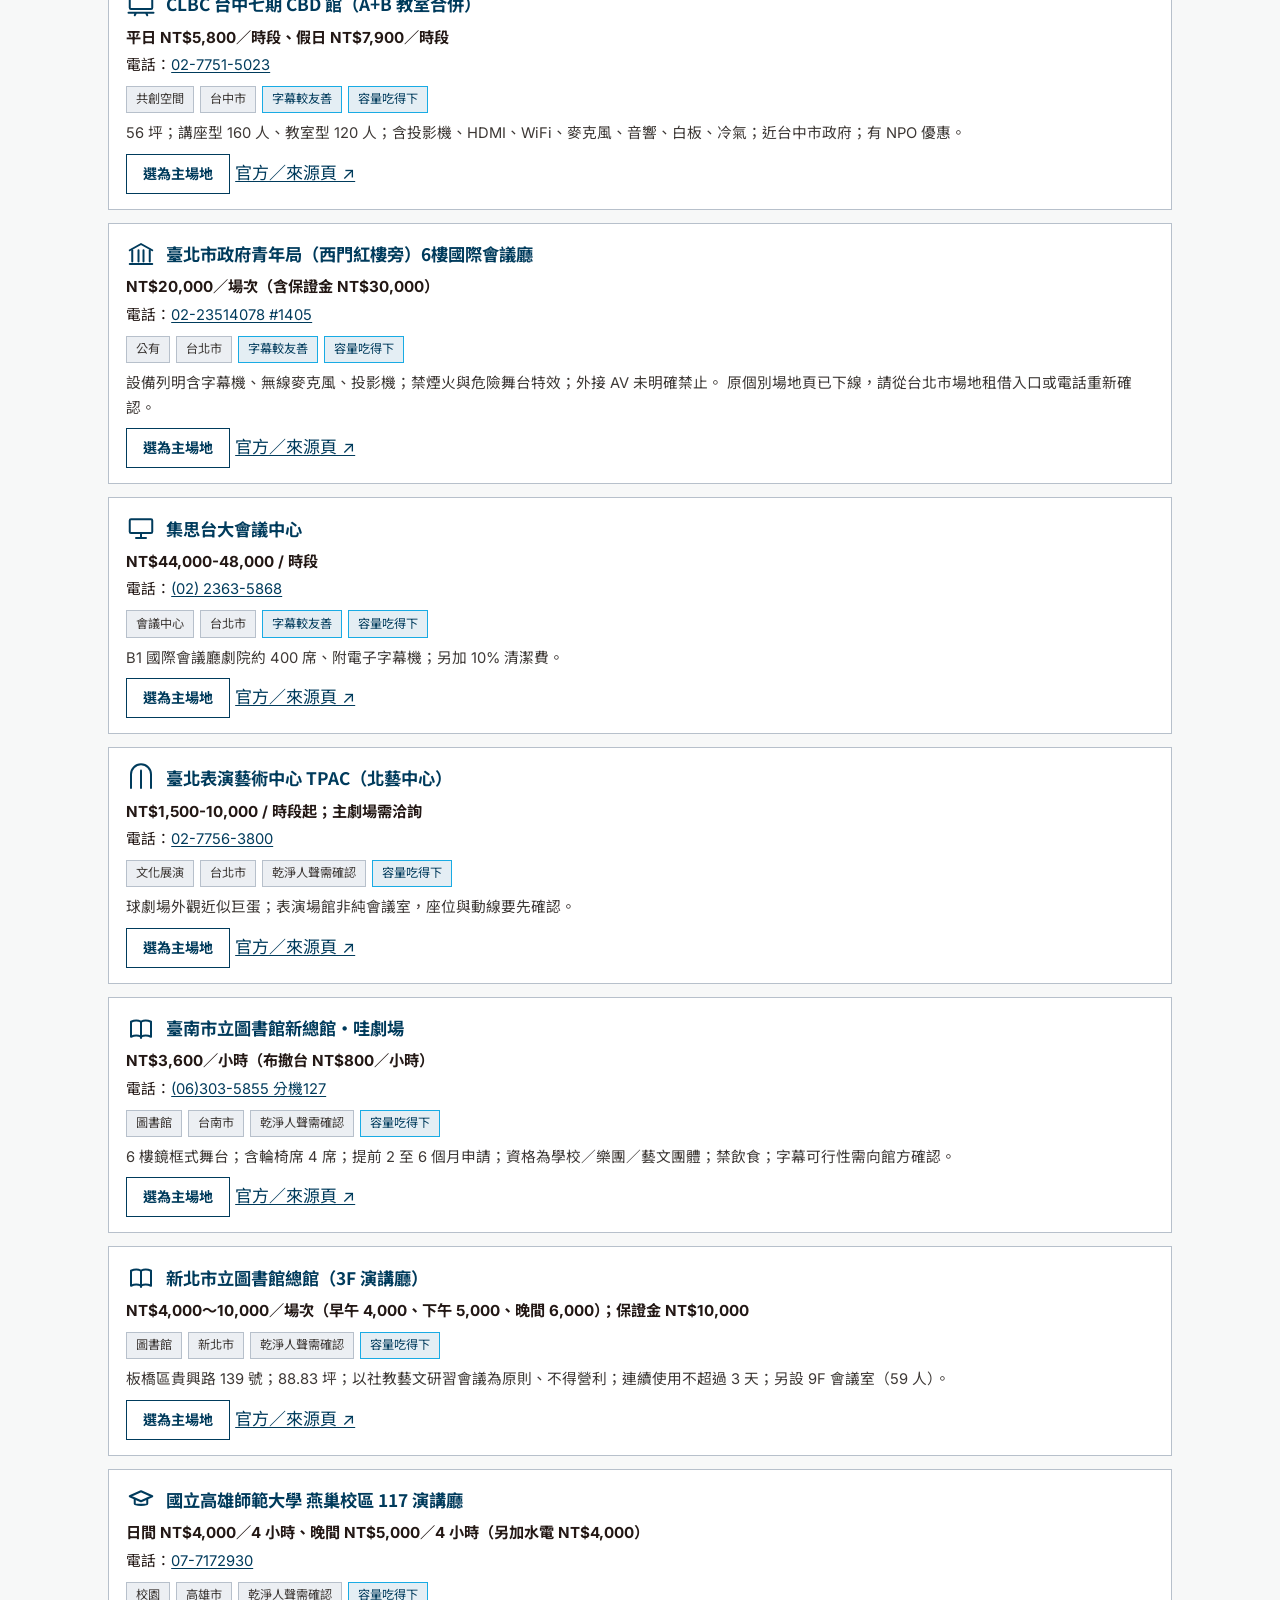
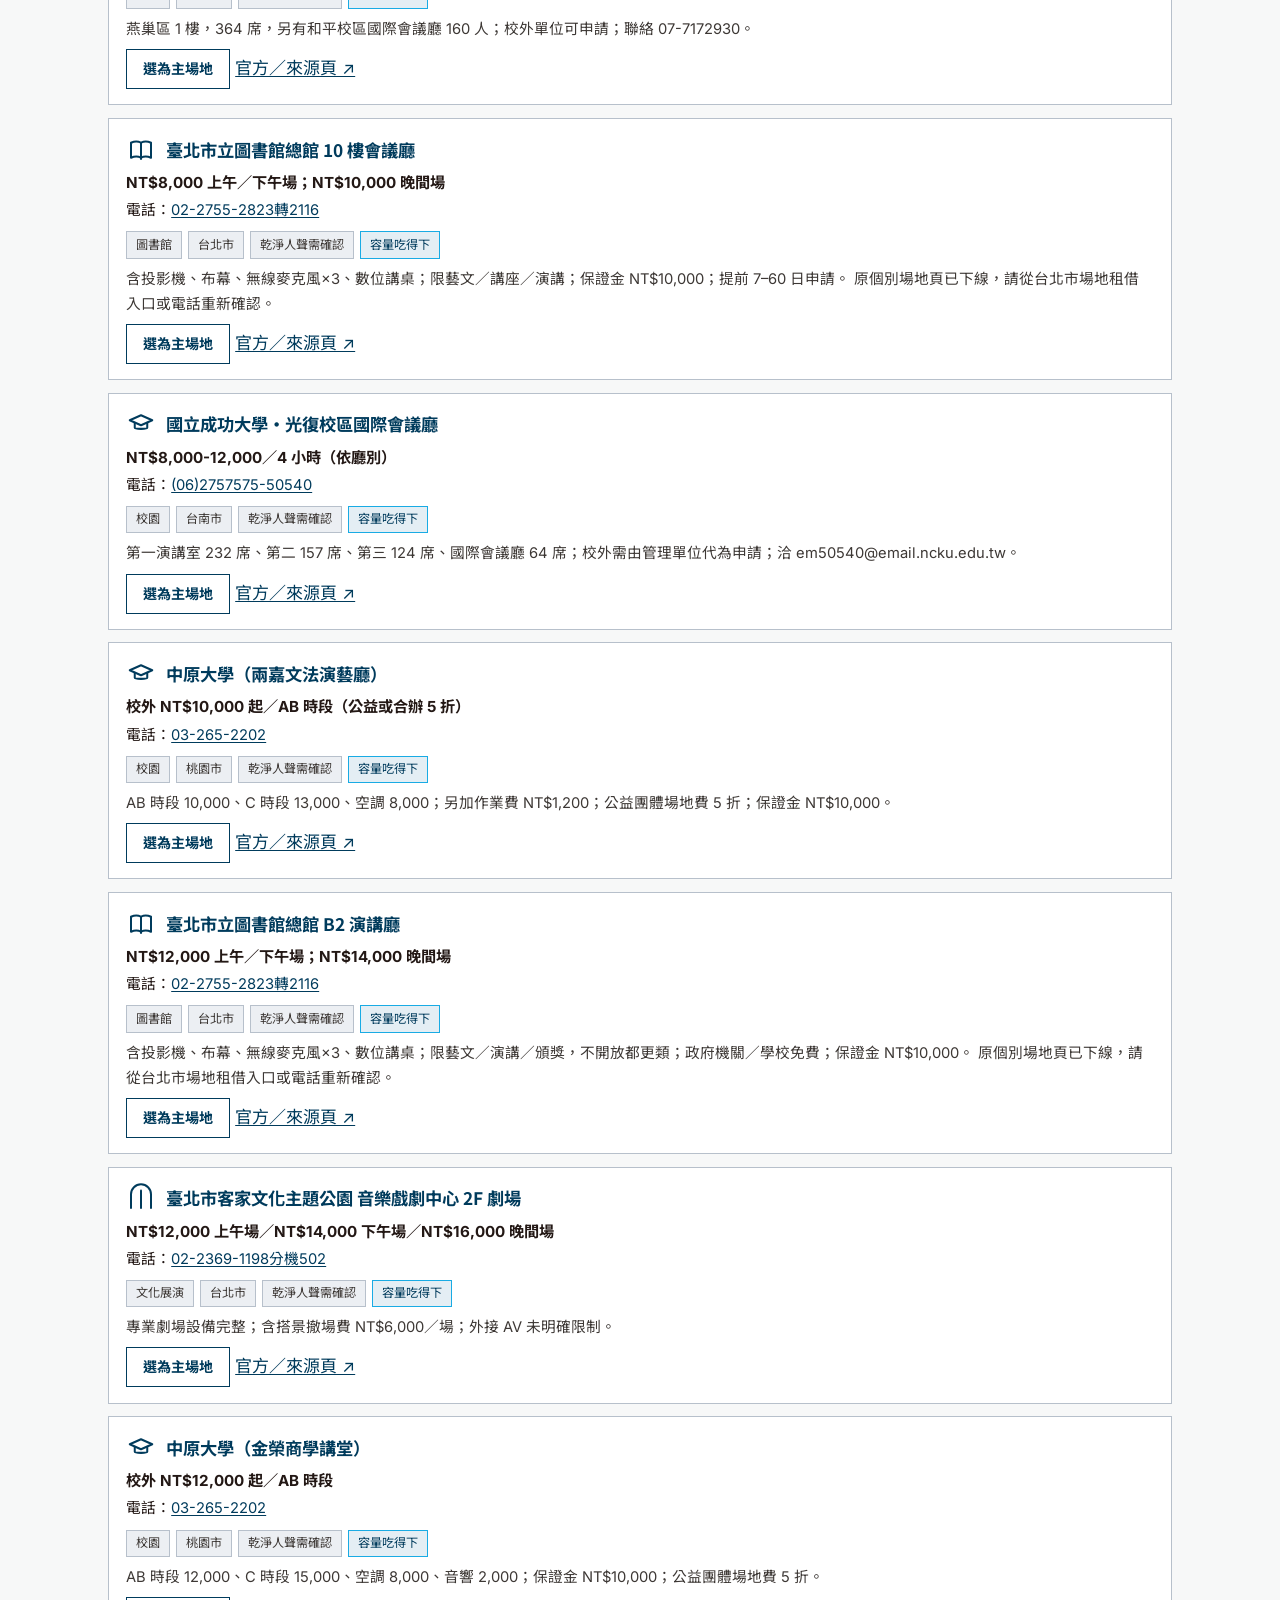
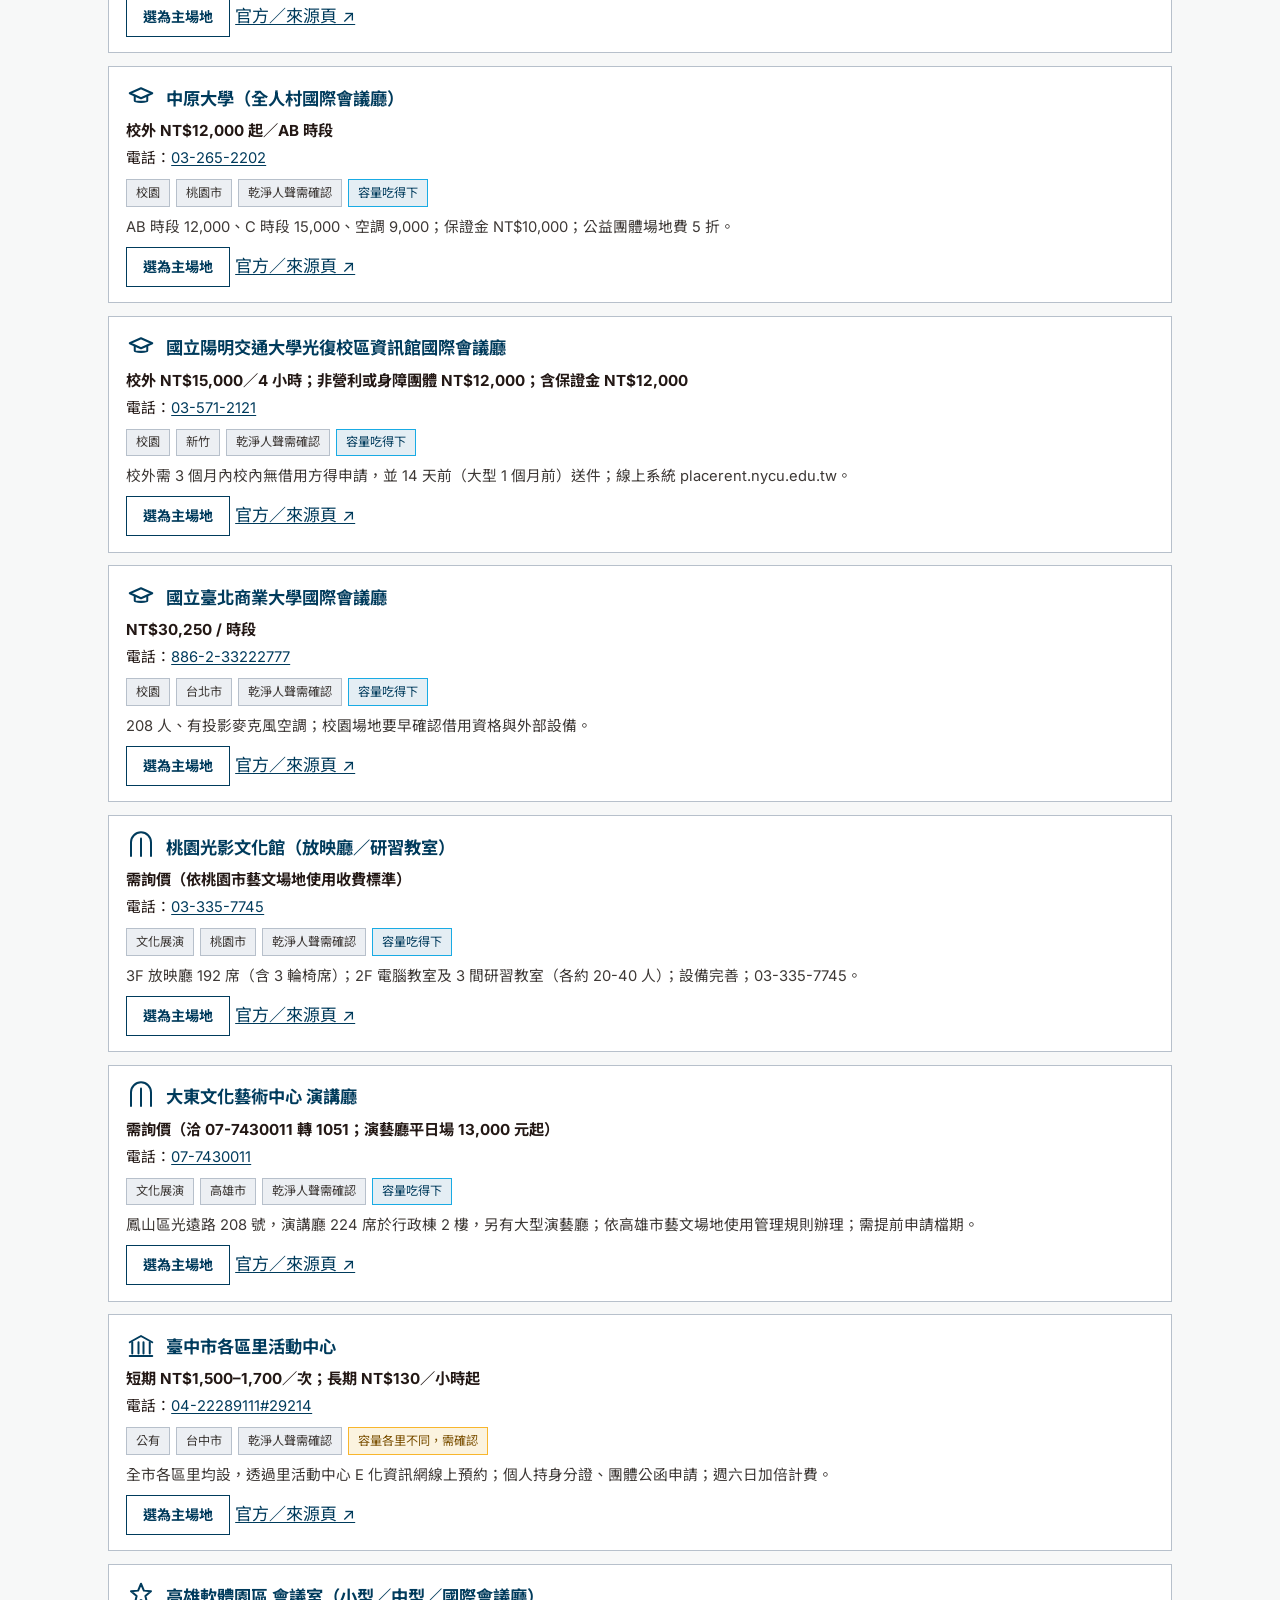
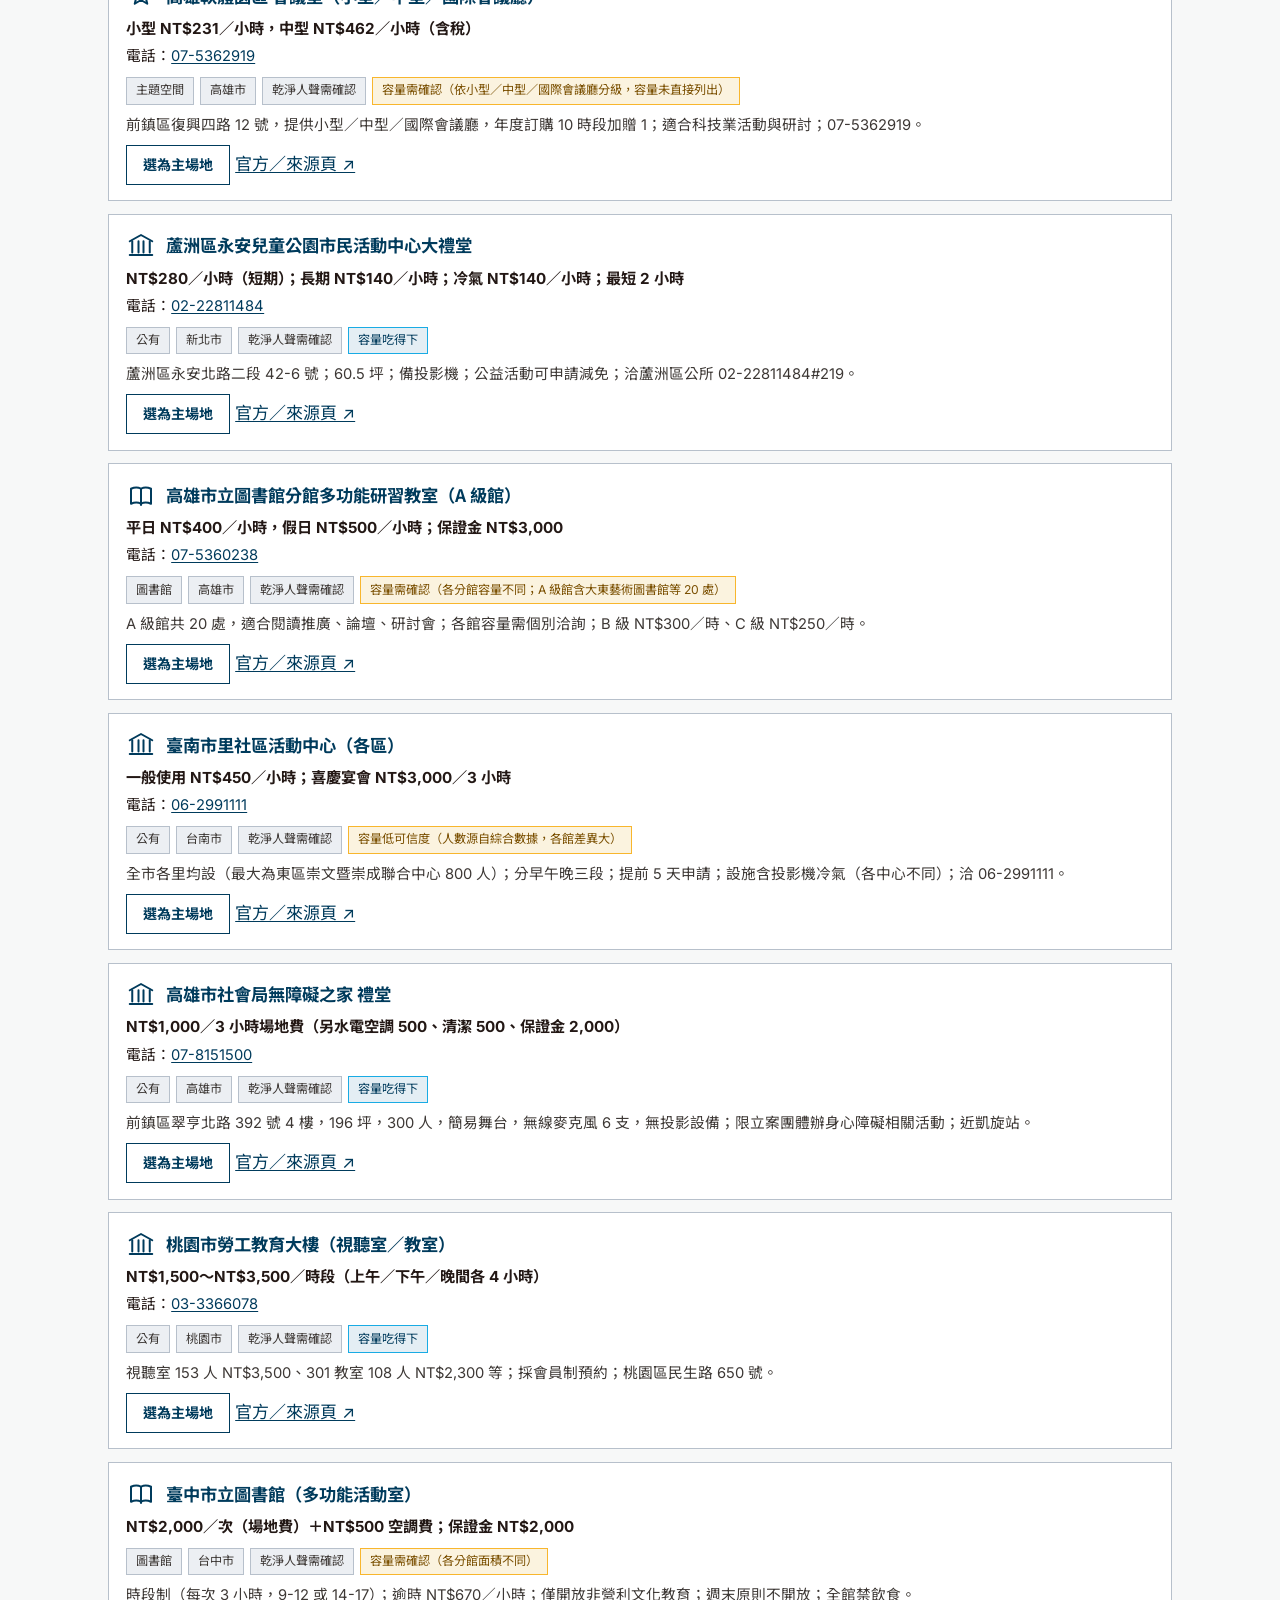
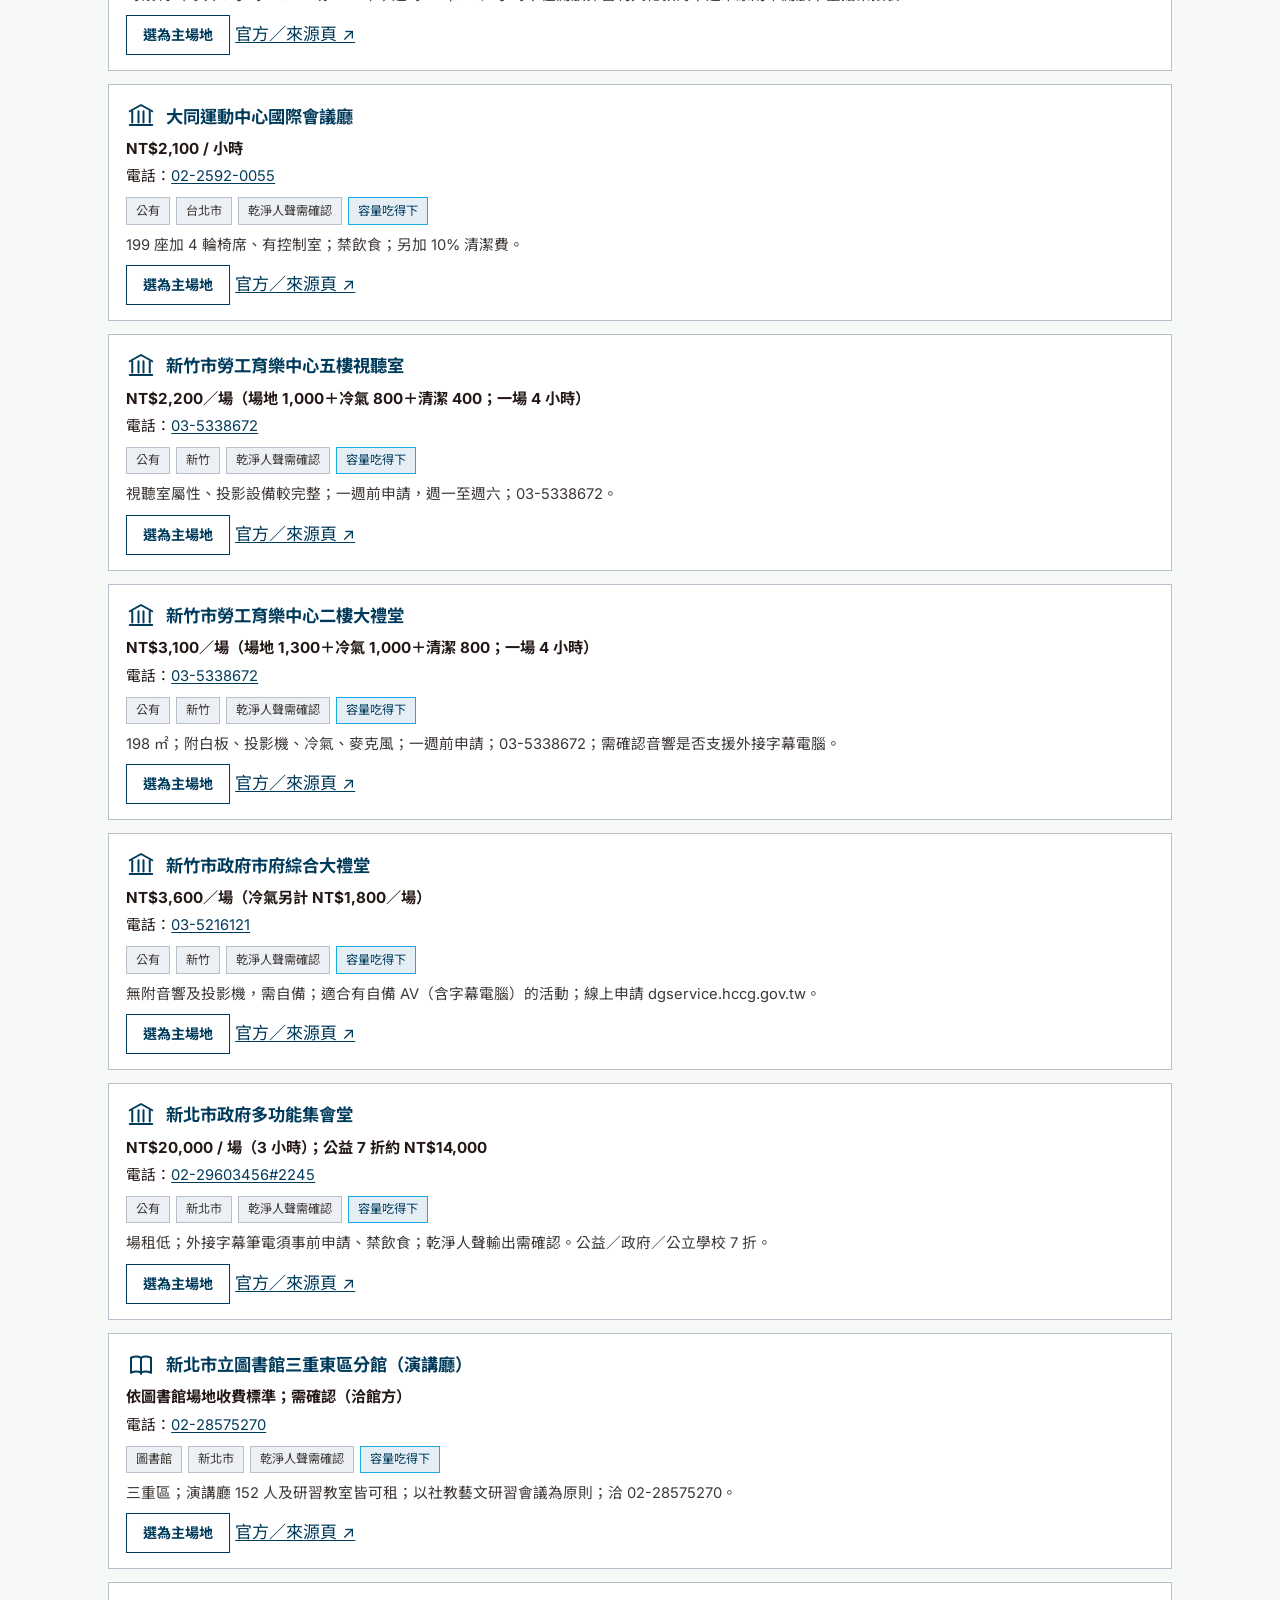
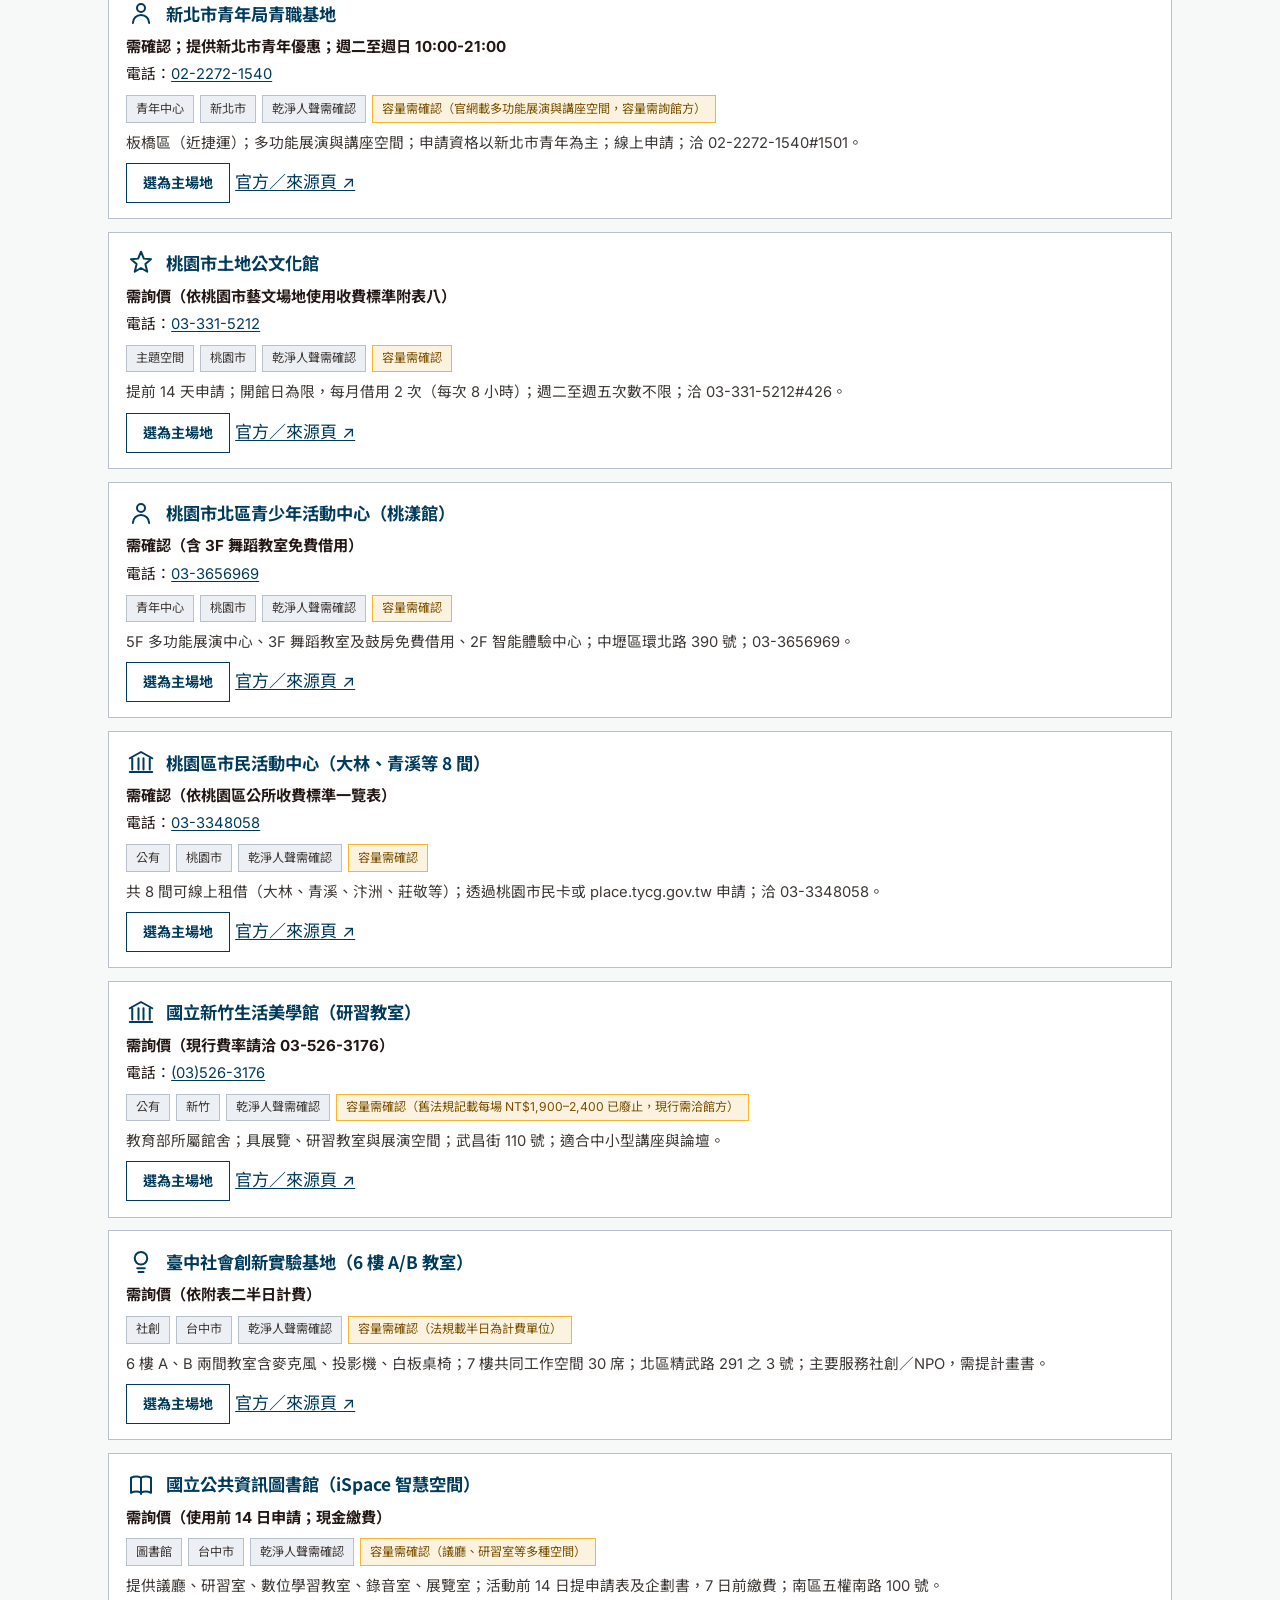
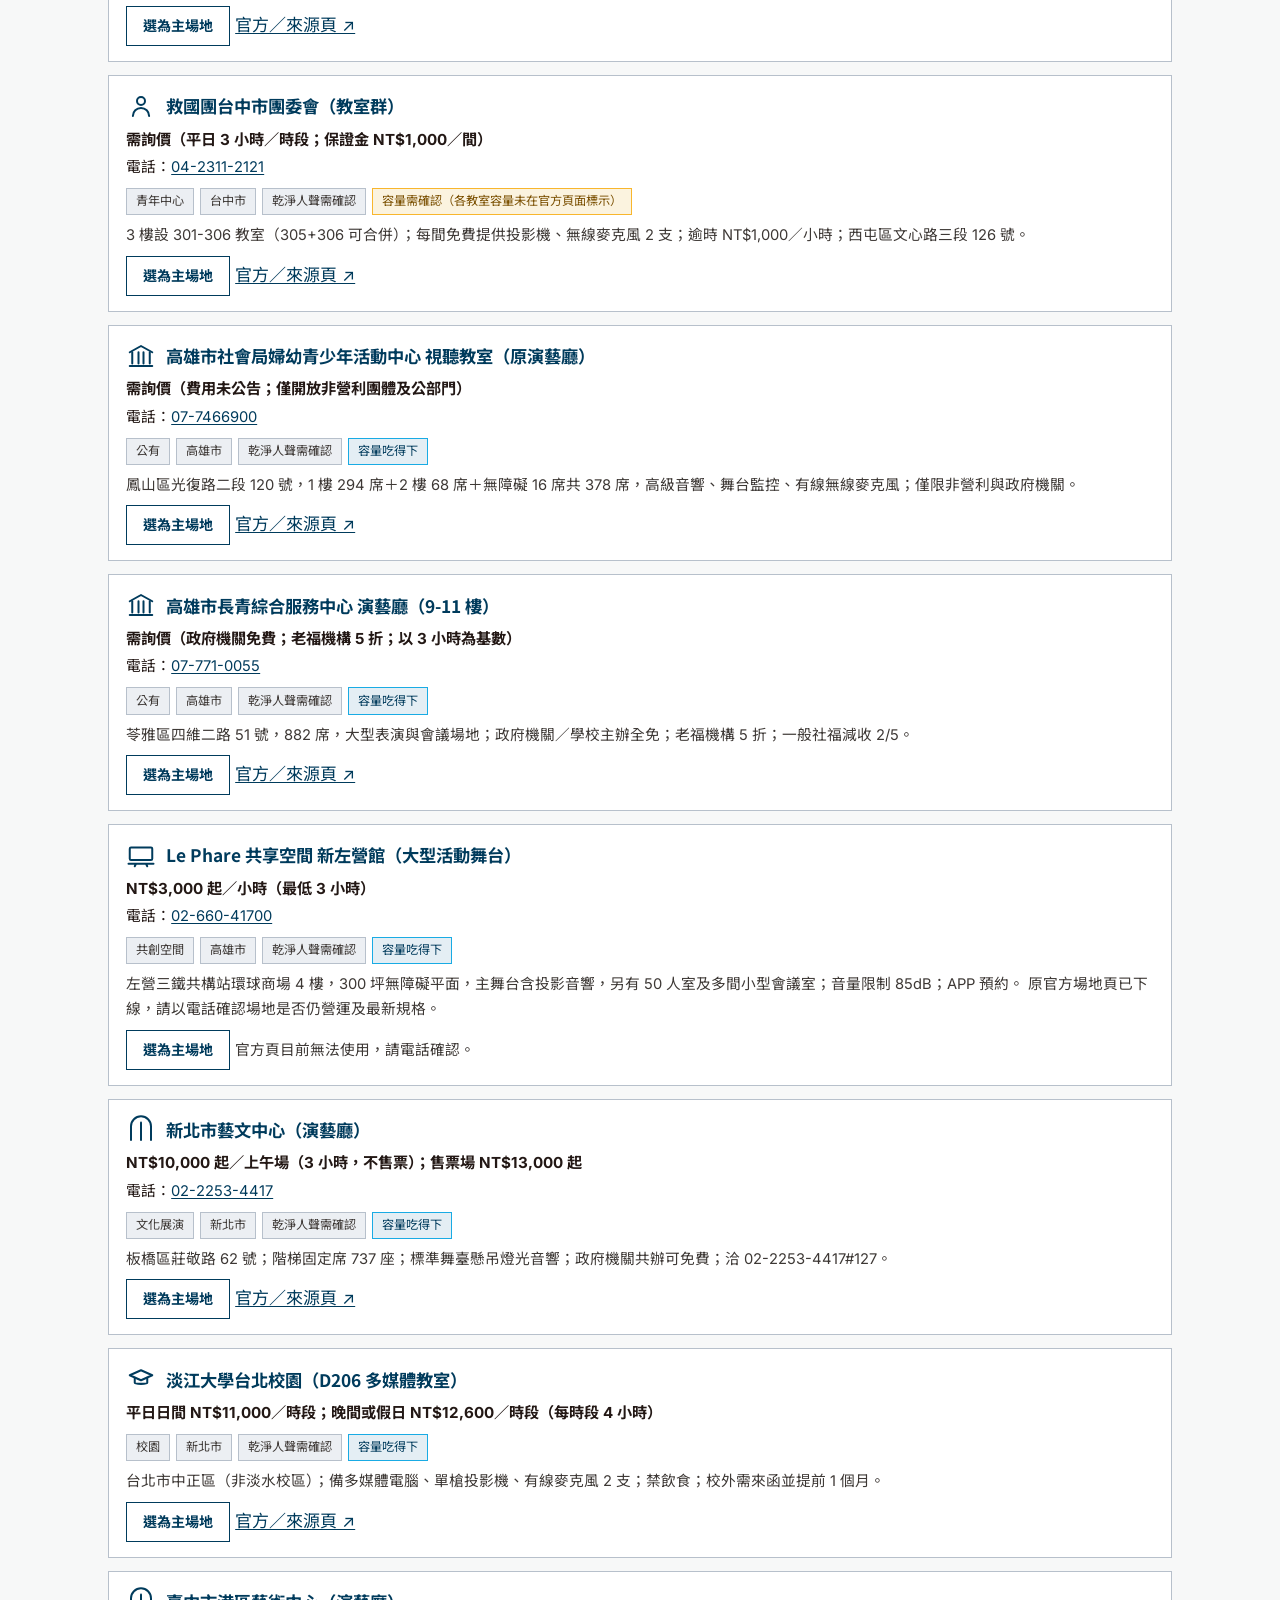
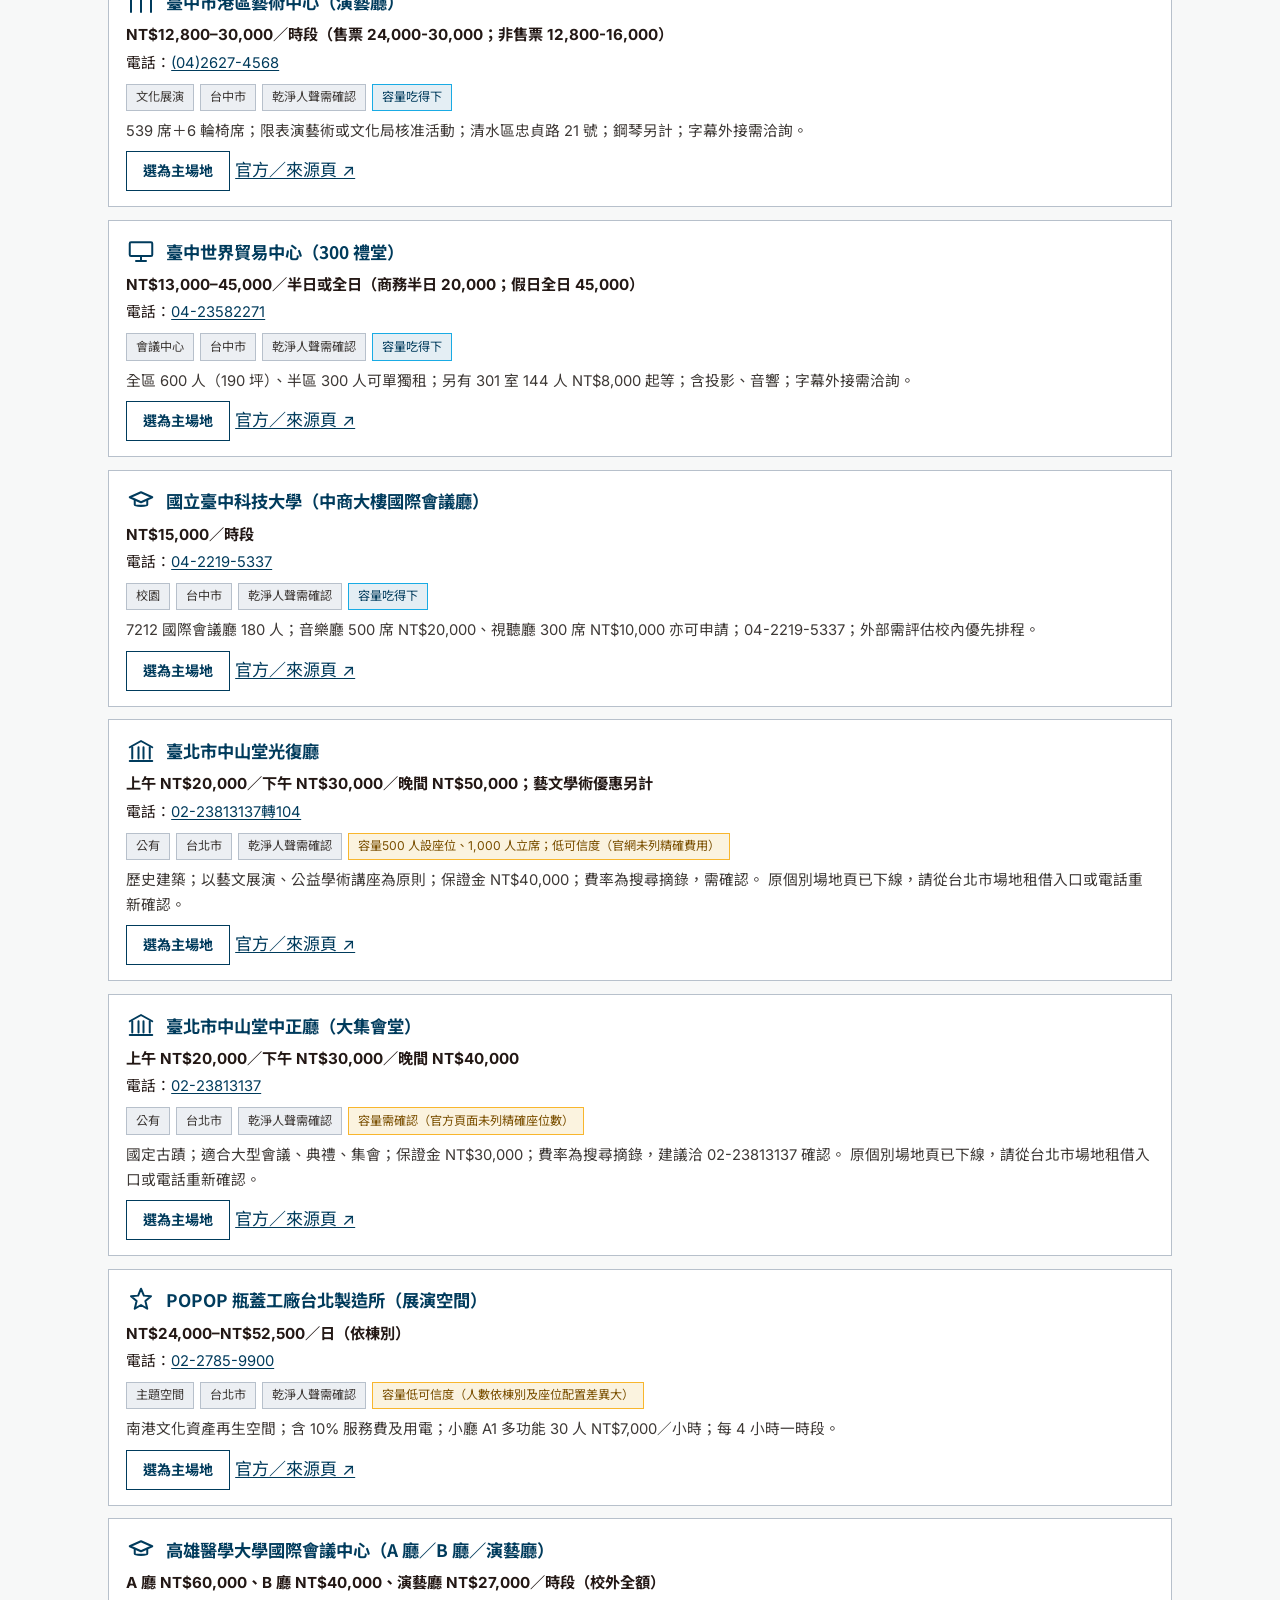
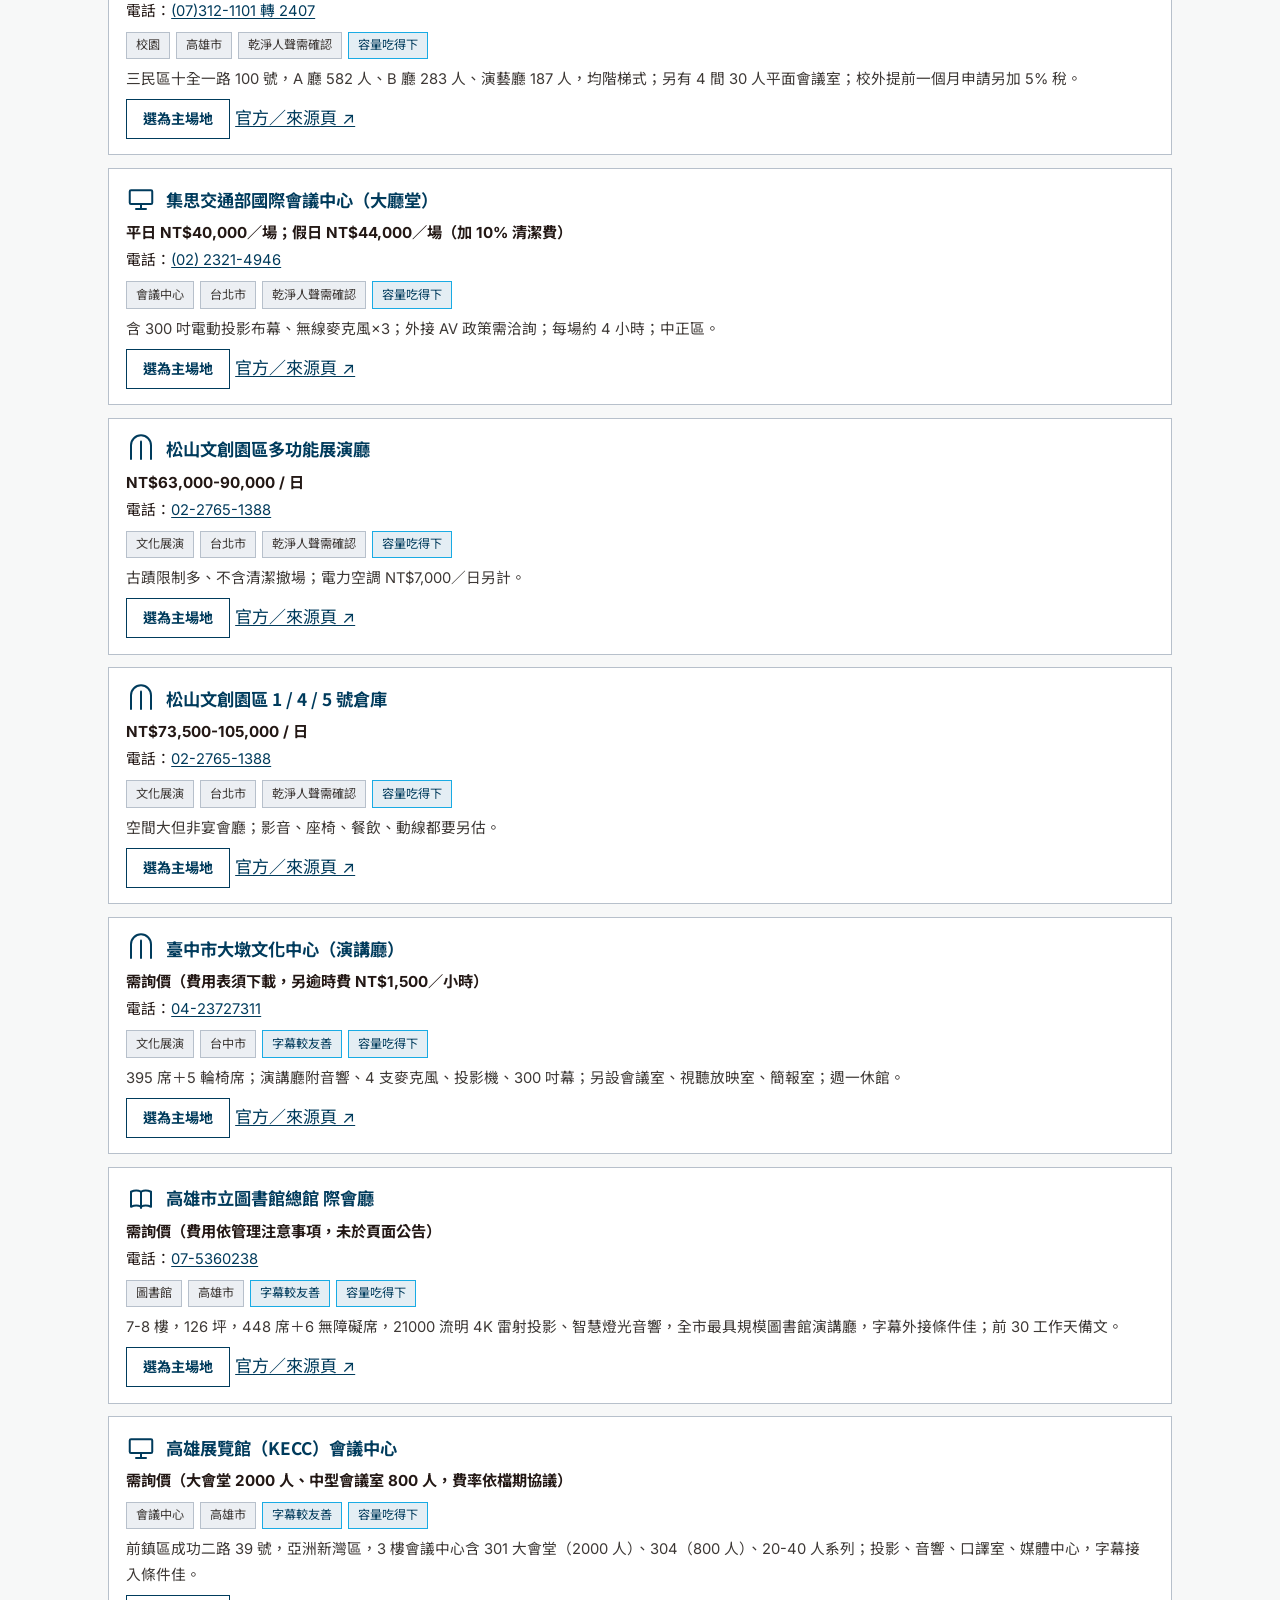
==== commit e9145daa: "Refine hybrid event planning guidance" ====
--- a/index.html
+++ b/index.html
@@ -4,15 +4,16 @@
 <meta charset="utf-8">
 <meta name="viewport" content="width=device-width, initial-scale=1">
 <title>台灣活動字幕選型工具｜場地、字幕工具、方案、成本</title>
-<meta name="description" content="輸入活動規模、籌備時間、核心人力、目的、收費、贊助與字幕定位，即時得到場地、字幕工具、方案等級與成本級距建議；涵蓋全台（北中南）的現場即時字幕／多語翻譯活動。">
+<meta name="description" content="輸入活動形式、總人數、同時在線人數、語言與人力條件，分開比較線上平台、場地、字幕工具、人工服務與成本。">
 <link rel="canonical" href="https://apac-aia.github.io/event-captioning/">
+<link rel="icon" href="data:,">
 <script type="application/ld+json">
 {
   "@context": "https://schema.org",
   "@type": "WebApplication",
   "name": "台灣活動字幕選型工具",
   "url": "https://apac-aia.github.io/event-captioning/",
-  "description": "依活動規模、語言、籌備條件與無障礙需求，提供場地、字幕工具、方案與成本級距建議。",
+  "description": "依活動形式、人數、語言、籌備條件與字幕需求，分開提供線上平台、場地、字幕工具、人工服務與成本建議。",
   "applicationCategory": "BusinessApplication",
   "operatingSystem": "Any",
   "inLanguage": "zh-Hant",
@@ -80,6 +81,11 @@
  .tour-card p{margin:.2rem 0 .45rem;line-height:1.45;}
  .tour-actions{justify-content:stretch;gap:.35rem;}
  .tour-actions button{flex:1 1 0;min-width:0;min-height:44px;padding:.25rem .35rem;font-size:.88rem;white-space:nowrap;}
+ .sticky{padding-top:.15rem;}
+ #selbar{gap:.1rem;font-size:.68rem;line-height:1.28;padding:.18rem .3rem;margin-bottom:.2rem;}
+ #selbar .selrow{gap:.2rem;}
+ #selbar .seg-pill{padding:.05rem .25rem;}
+ #selbar a.seg-pill{display:inline-flex;align-items:center;min-height:28px;}
 }
 .settings{margin:0 0 .3rem;}
 .settings>summary{cursor:pointer;font-weight:700;font-size:.85rem;letter-spacing:.02em;color:var(--accent);padding:.3rem .2rem;list-style:none;display:inline-flex;align-items:center;min-height:32px;}
@@ -93,6 +99,7 @@
 .lead{color:var(--muted);margin:.2rem 0 .6rem;font-size:.94rem;}
 
 .sticky{position:sticky;top:0;z-index:30;background:var(--bg);padding-top:.35rem;}
+body.tour-open .sticky{z-index:0;}
 .controls{background:var(--paper);border:1px solid var(--line);padding:.55rem .8rem;}
 .controls .row{display:flex;flex-wrap:wrap;gap:.5rem 1.6rem;align-items:center;}
 .cset{display:flex;align-items:center;gap:.5rem;}
@@ -172,7 +179,7 @@
 .card.sel{border-color:var(--accent);box-shadow:inset 4px 0 0 var(--cta);}
 .card.picked{border-color:var(--accent);box-shadow:inset 4px 0 0 var(--accent),0 0 0 2px var(--cta);}
 .card-head{display:flex;flex-wrap:wrap;align-items:center;gap:.6rem;min-width:0;max-width:100%;margin-bottom:.35rem;overflow-wrap:anywhere;}
-.card-head h4{margin:0;min-width:0;max-width:100%;overflow-wrap:anywhere;word-break:break-all;font-size:1.08rem;font-family:'Noto Sans TC','Inter',sans-serif;font-weight:700;color:var(--accent);}
+.card-head h3{margin:0;min-width:0;max-width:100%;overflow-wrap:anywhere;word-break:break-all;font-size:1.08rem;font-family:'Noto Sans TC','Inter',sans-serif;font-weight:700;color:var(--accent);}
 .type-ico{flex:0 0 auto;width:30px;height:30px;color:var(--accent);display:inline-flex;}
 .price{font-size:.95rem;font-weight:700;color:var(--ink);overflow-wrap:anywhere;word-break:break-all;}
 .unit{font-size:.85rem;color:var(--muted);font-weight:400;}
@@ -217,6 +224,7 @@
 .wrap a:not(.btn):hover,.wrap a:not(.btn):focus-visible{background:var(--cta);color:var(--cta-text);text-decoration-thickness:2px;outline:3px solid var(--accent);outline-offset:1px;}
 @media (prefers-reduced-motion:reduce){*{transition:none!important;scroll-behavior:auto!important;}}
 @media (max-width:600px){.banner h1{font-size:1.45rem;}.banner-in{padding:.85rem 1.1rem .85rem;align-items:flex-start;flex-direction:column;gap:.5rem;}.banner-links a,.banner-links button{margin-left:0;margin-right:1.3rem;}}
+@media (max-width:600px){#f-online-people{width:100%;flex-wrap:wrap;}#f-online-people .hint{flex-basis:100%;}}
 .vphone{font-size:.92rem;margin:.15rem 0 .1rem;color:var(--ink);}
 .pdfrow{display:flex;gap:.6rem;flex-wrap:wrap;align-items:center;margin:.3rem 0 .7rem;}
 @media print{
@@ -248,7 +256,7 @@
       <button type="button" data-tour-open>開啟引導</button>
       <a href="#panel-overview" data-gotab="overview">總覽</a>
       <a href="#panel-a11y" data-gotab="a11y">無障礙清單</a>
-      <a href="ai-captioning-ballroom-solution.desktop.html" aria-label="開啟場地與字幕執行手冊">執行手冊</a>
+      <a href="ai-captioning-ballroom-solution.desktop.html" aria-label="開啟 ADALS 2026 場地與字幕執行案例">執行案例</a>
       <a href="ai-captioning-ballroom-sources.html">來源索引</a>
     </nav>
   </div>
@@ -258,30 +266,53 @@
 <details class="howto" id="howto">
   <summary>文字版怎麼用？</summary>
   <div class="howto-body">
-    <p><b>這工具幫你做什麼：</b>決定活動的字幕方案，包含選場地、比字幕工具、估成本、顧無障礙。</p>
+    <p><b>這工具幫你做什麼：</b>決定活動形式、線上平台與字幕方案，包含選場地、比字幕工具、估成本、顧無障礙。</p>
     <ol>
-      <li><b>設定你的活動</b>：最上方選人數規模、籌備時間、核心人力、當日技術人力、活動目的、收費模式、贊助狀態、預算傾向、字幕定位、主要發言語言、目標字幕語言，以及是否需要錄影／回放。</li>
+      <li><b>設定你的活動</b>：最上方先選現場、混合或線上，再填人數、人力、目的、語言、字幕需求與是否需要錄影。混合／線上活動另選平台及同時在線人數。</li>
       <li><b>由左到右看分頁</b>：場地 → 字幕工具 → 方案 → 成本 → 聽打與手語；場地與字幕工具都可以用搜尋快速縮小範圍。</li>
-      <li><b>到「總覽」收尾</b>：看整合建議、下載完整資料 PDF；深入操作內容看「場地與字幕執行手冊」。</li>
+      <li><b>到「總覽」收尾</b>：看整合建議、下載完整資料 PDF；實際案例看「ADALS 2026 場地與字幕執行案例」。</li>
     </ol>
-    <p class="note">所有價格都是查詢起點、不是報價，採購前要向場地與供應商書面確認。需要逐步說明時，按下方按鈕重新打開引導。</p>
+    <p class="note">平台、字幕工具與人工服務是三種不同採購項目，不會再當成同一個工具。所有價格都是查詢起點、不是報價，採購前要向場地與供應商書面確認。</p>
   </div>
 </details>
 
 <div class="sticky">
   <div id="selbar" aria-label="目前所有選擇"></div>
 </div>
-<details class="settings" open><summary>活動設定（規模、時間、人力、目的、收費、贊助、語言、字幕、錄影）</summary>
+<details class="settings" open><summary>活動設定（形式、平台、人數、人力、語言、字幕、錄影）</summary>
   <div class="controls" aria-label="活動設定">
     <div class="row">
       <div class="cset">
+        <span class="lbl" id="lbl-format">活動形式</span>
+        <div class="seg" role="radiogroup" aria-labelledby="lbl-format" id="f-format">
+          <label><input type="radio" name="format" value="onsite"><span class="opt">純現場</span></label>
+          <label><input type="radio" name="format" value="hybrid" checked><span class="opt">混合式</span></label>
+          <label><input type="radio" name="format" value="online"><span class="opt">純線上</span></label>
+        </div>
+      </div>
+      <div class="cset">
         <span class="lbl" id="lbl-size">活動人數規模</span>
         <div class="seg" role="radiogroup" aria-labelledby="lbl-size" id="f-size">
-          <label><input type="radio" name="size" value="XS"><span class="opt">XS（20-50）</span></label>
+          <label><input type="radio" name="size" value="XS"><span class="opt">XS（20-49）</span></label>
           <label><input type="radio" name="size" value="S" checked><span class="opt">S（50-150）</span></label>
-          <label><input type="radio" name="size" value="M"><span class="opt">M（150-300）</span></label>
-          <label><input type="radio" name="size" value="L"><span class="opt">L（300+）</span></label>
+          <label><input type="radio" name="size" value="M"><span class="opt">M（151-300）</span></label>
+          <label><input type="radio" name="size" value="L"><span class="opt">L（301+）</span></label>
         </div>
+      </div>
+      <div class="cset" id="f-platform-wrap">
+        <span class="lbl" id="lbl-platform">線上平台</span>
+        <div class="seg" role="radiogroup" aria-labelledby="lbl-platform" id="f-platform">
+          <label><input type="radio" name="platform" value="zoom" checked><span class="opt">Zoom</span></label>
+          <label><input type="radio" name="platform" value="teams"><span class="opt">Teams</span></label>
+          <label><input type="radio" name="platform" value="meet"><span class="opt">Google Meet</span></label>
+          <label><input type="radio" name="platform" value="other"><span class="opt">其他／未定</span></label>
+        </div>
+        <span class="hint">平台負責連線與錄影；字幕工具另外選</span>
+      </div>
+      <div class="cset" id="f-online-people">
+        <span class="lbl"><label for="online-people-in">預估同時在線人數（選填）</label></span>
+        <input class="people-in" type="number" id="online-people-in" min="1" inputmode="numeric" placeholder="如 40">
+        <span class="hint">用來估算平台方案；一般不是每位參與者各買一份授權</span>
       </div>
       <div class="cset">
         <span class="lbl" id="lbl-prep">籌備時間</span>
@@ -344,8 +375,8 @@
       <div class="cset">
         <span class="lbl" id="lbl-access">字幕定位</span>
         <div class="seg" role="radiogroup" aria-labelledby="lbl-access" id="f-access">
-          <label><input type="radio" name="access" value="convenience" checked><span class="opt">觀眾體驗加值</span></label>
-          <label><input type="radio" name="access" value="formal"><span class="opt">無障礙基準服務</span></label>
+          <label><input type="radio" name="access" value="convenience" checked><span class="opt">一般翻譯字幕</span></label>
+          <label><input type="radio" name="access" value="formal"><span class="opt">有人需要字幕／手語才能參加</span></label>
         </div>
       </div>
       <div class="cset">
@@ -374,7 +405,7 @@
       <div class="cset">
         <span class="lbl"><label for="people-in">精確人數（選填）</label></span>
         <input class="people-in" type="number" id="people-in" min="1" inputmode="numeric" placeholder="如 200">
-        <span class="hint">空白＝用規模區間</span>
+        <span class="hint">填入後會自動更新規模級距</span>
       </div>
     </div>
   </div>
@@ -407,7 +438,7 @@
 
 <footer>
   <p>公開價格查詢時間：雙北場地 2026-06 中旬、非雙北五縣市 2026-06-24（研究階段），皆為第一輪比較、非簽約價；採購前須向場地與供應商書面確認，尤其「混音器能否提供只含人聲的乾淨訊號」。標「需確認」的容量／價格未在報告或來源載明，不可當定論。</p>
-  <p>北中南各縣市場地為研究階段彙整：不少場地的收費標準官網以 PDF 或詢價提供（標「需詢價」）、容量未載明（標「需確認」），且能否外接字幕電腦／取得乾淨人聲多無法從官網確認、需逐場電洽音控室。雙北以外資料正式引用前請再查證一次。收音接線、現場操作、壞掉怎麼救、詢價信範本與時程，見 <a href="ai-captioning-ballroom-solution.desktop.html">場地與字幕執行手冊</a>。</p>
+  <p>北中南各縣市場地為研究階段彙整：不少場地的收費標準官網以 PDF 或詢價提供（標「需詢價」）、容量未載明（標「需確認」），且能否外接字幕電腦／取得乾淨人聲多無法從官網確認、需逐場電洽音控室。雙北以外資料正式引用前請再查證一次。ADALS 2026 的收音、現場操作、詢價與時程做法，見 <a href="ai-captioning-ballroom-solution.desktop.html">場地與字幕執行案例</a>。</p>
 </footer>
 </main>
 
@@ -430,10 +461,12 @@
 const TYPES=["會議中心","飯店","公有","校園","文化展演","社創","共創空間","圖書館","青年中心","主題空間","賽事場館"];
 const AREAS=[["taipei","台北市"],["newtaipei","新北市"],["taoyuan","桃園市"],["hsinchu","新竹"],["taichung","台中市"],["tainan","台南市"],["kaohsiung","高雄市"]];
 const AREALABEL=Object.fromEntries(AREAS);
-const SIZE_RANGE={XS:[20,50],S:[50,150],M:[150,300],L:[300,2000]};
-const TIERLABEL={XS:"小型工作坊（XS）",S:"小型混合式方案（S）",M:"正式建議方案（M）",L:"高穩定方案（L）"};
+const SIZE_RANGE={XS:[20,49],S:[50,150],M:[151,300],L:[301,2000]};
+const TIERLABEL={XS:"XS（20-49 人）",S:"S（50-150 人）",M:"M（151-300 人）",L:"L（301 人以上）"};
 const BUDGETLABEL={free:"免費",low:"省",mid:"平衡",any:"不限"};
-const ACCESSLABEL={convenience:"觀眾體驗加值",formal:"無障礙基準服務"};
+const ACCESSLABEL={convenience:"一般翻譯字幕",formal:"有人需要字幕／手語才能參加"};
+const FORMATLABEL={onsite:"純現場",hybrid:"混合式",online:"純線上"};
+const PLATFORMLABEL={zoom:"Zoom",teams:"Microsoft Teams",meet:"Google Meet",other:"其他／未定"};
 const PREPLABEL={short:"2 個月內",mid:"3-4 個月",long:"6 個月+"};
 const TEAMLABEL={tiny:"1-2 人",small:"3-4 人",full:"5 人以上"};
 const TECHSTAFFLABEL={unapproved:"尚未同意配置",planning:"已同意／找人中",confirmed:"角色已確認"};
@@ -442,7 +475,7 @@
 const SPONSORLABEL={none:"無贊助",talking:"洽談中",confirmed:"已確認"};
 const SPEECHLABEL={en:"英文",zhtw:"中文",ja:"日文",multi:"多語混用"};
 const CAPTIONLANGLABEL={zhtw:"繁中",en:"英文",ja:"日文",other:"其他／多語"};
-const SIZE_PEOPLE={XS:"20-50",S:"50-150",M:"150-300",L:"300+"};
+const SIZE_PEOPLE={XS:"20-49",S:"50-150",M:"151-300",L:"301+"};
 // 場地類型隨人數規模的預設聯動；使用者手動勾過後就不再覆蓋（state.typesCustomized）
 const TYPE_PRESET={
  XS:["公有","校園","社創","共創空間","圖書館","青年中心","主題空間"],
@@ -605,6 +638,22 @@
  {n:"JR 東日本大飯店台北",area:"taipei",type:"飯店",capMin:null,capMax:null,capNote:"需確認",priceText:"每人 NT$1,800-2,400 + 10%",priceFrom:1800,unit:"人",cap:"uncertain",cost:"mid",note:"公開價格清楚、保證 20 位起；容量需確認。",src:"https://taipei.metropolitan.tw/banquet/plan/","phone":"02-7750-0900"},
  {n:"福容大飯店淡水漁人碼頭",area:"newtaipei",type:"飯店",capMin:null,capMax:null,capNote:"需確認",priceText:"平日每人 NT$950-2,300 + 10%",priceFrom:950,unit:"人",cap:"uncertain",cost:"low",note:"不在台北市中心，但可接受淡水交通則為低價比價錨點；容量需確認。",src:"https://www.fullon-hotels.com.tw/fw/tw/news-detail/4959/","phone":"02-2628-7777"}
 ];
+VENUES.forEach(v=>{
+ if(v.src.startsWith("https://service.gov.taipei/rental/VenueDetail/")){
+  v.src="https://service.gov.taipei/rental/";
+  v.note+=" 原個別場地頁已下線，請從台北市場地租借入口或電話重新確認。";
+ }
+});
+const venueSourceUpdates={
+ "臺中市各區里活動中心":"https://acenter.taichung.gov.tw/list/about?reg=1",
+ "大臺南會展中心（ICC Tainan）":"https://icctainan.com/ju-ban-huo-dong/",
+ "台北文華東方酒店":"https://www.mandarinoriental.com/en/taipei/songshan/meet"
+};
+Object.entries(venueSourceUpdates).forEach(([name,url])=>{const v=VENUES.find(x=>x.n===name);if(v)v.src=url;});
+VENUES.filter(v=>v.n.startsWith("Le Phare")).forEach(v=>{
+ v.src="";
+ v.note+=" 原官方場地頁已下線，請以電話確認場地是否仍營運及最新規格。";
+});
 
 // --- TOOLS (13) ---
 const TOOLS=[
@@ -628,19 +677,43 @@
 
 const TW_SERVICES=[{"n": "身心障礙者權益保障法第61條", "area": "中央", "type": "法規依據", "cost": "見備註", "note": "最新修正日期：民國114年8月1日。條文規定手語翻譯員需具技術士資格（法施行第五年起），同步聽打員資格由地方自訂。來源：全國法規資料庫", "url": "https://law.moj.gov.tw/LawClass/LawAll.aspx?PCode=D0050046"}, {"n": "社團法人中華民國聽障人協會（受託承辦台北市聽語障溝通服務）", "area": "台北市", "type": "聽打", "cost": "補助內免費", "note": "申請方式：電話、簡訊、傳真、Email、通訊軟體或線上申辦系統，服務前3日申請（緊急不限）。聽打服務時間08:00-22:00。免付費電話：0800-365-224；手機/簡訊：0963-047-723；傳真：0800-365-624。協會地址：台北市士林區承德路四段58巷10弄6號1樓，電話02-28852120。來源：台北市社會局官網", "url": "https://dosw.gov.taipei/cp.aspx?n=A1FBE0253EA9B6E1"}, {"n": "中華民國聾人協會（受託承辦新北市手語翻譯暨同步聽打服務）", "area": "新北市", "type": "聽打", "cost": "補助內免費", "note": "申請方式：填寫申請表後傳真至0800-365-524或寄至ntcst@nad.org.tw；服務前5日申請。個人需持身心障礙證明（聽語障類別）；機關單位可直接申請。電話：02-2552-3082；Email：deaf@nad.org.tw。來源：新北市政府線上申辦、衛福部輔具資源入口網", "url": "https://www.nad.org.tw/storage/templates/ntpc_sl_cart_service.html"}, {"n": "社團法人台中市聾人協會（受託承辦台中市手語翻譯暨同步聽打服務）", "area": "台中市", "type": "聽打", "cost": "補助內免費", "note": "申請需服務前3日填寫申請表。預約專線：0965-560-525、04-2201-0080；傳真：04-2201-0060；承辦人：林小姐，04-2228-9111分機37349。來源：台中市政府社會局官網", "url": "https://www.society.taichung.gov.tw/461762/post"}, {"n": "社團法人高雄市聲暉協會（受託承辦高雄市同步聽打服務）", "area": "高雄市", "type": "聽打", "cost": "補助內免費", "note": "申請需服務前3日提出；個人申請需持身心障礙證明；機關/非營利單位可直接申請。電話：07-2315626。來源：高雄師大特殊教育中心轉知公文、高雄市社會局", "url": "https://ksped.nknu.edu.tw/resource/UploadFile/News/2020221143534/%E8%81%BD%E6%89%93%E6%9C%8D%E5%8B%99%E7%94%B3%E8%AB%8B%E9%A0%88%E7%9F%A5.pdf"}, {"n": "社團法人屏東縣聲暉聽障協進會（受託承辦屏東縣同步聽打服務）", "area": "屏東縣", "type": "聽打", "cost": "補助內免費", "note": "申請方式：電話、簡訊、Email、傳真、郵寄、視訊或親洽；服務前5日申請；個人需檢附身心障礙證明影本，團體需檢附立案證書影本。電話：08-7372174；簡訊：0979-812-665；Email：a7354930@yahoo.com.tw；地址：屏東市建豐路180巷35號（屏東縣身心障礙福利服務中心5樓）。來源：屏東縣政府社會處官網", "url": "https://www.pthg.gov.tw/planjdp/cp.aspx?n=920104B7056B7226&s=CFD7CF1F424C8E79"}, {"n": "社團法人桃園市聲暉協進會（受託承辦桃園市同步聽打服務）", "area": "桃園市", "type": "聽打", "cost": "補助內免費", "note": "電話：03-284-1540、0966-562-631；傳真：03-457-7709；Email：sound.t28@msa.hinet.net；LINE ID：0966-562-631；地址：桃園市平鎮區成德路8巷22號。來源：桃園市政府社會局官網", "url": "https://sab.tycg.gov.tw/home.jsp?aplistdn=ou%3Ddata%2Cou%3Dhinder%2Cou%3Dchsocial%2Cou%3Dap_root%2Co%3Dtycg%2Cc%3Dtw&dataserno=202002260001&id=30553&mcustomize=onemessages_view.jsp&parentpath=0%2C30484%2C30490&toolsflag=Y"}, {"n": "新竹市聲暉協會（受託承辦新竹市同步聽打服務）", "area": "新竹", "type": "聽打", "cost": "補助內免費", "note": "電話：03-561-0268；傳真：03-561-0469；Email：hc035@hotmail.com；地址：300新竹市東南街142巷28號。來源：新竹市聲暉協會官網", "url": "https://www.brightsound.url.tw/index.html"}, {"n": "TASLI 台灣手語翻譯協會（全台同步聽打服務資訊整合）", "area": "全台", "type": "全台起點", "cost": "補助內免費", "note": "電話：0936-463-953（優先Email）；Email：tasli.tw@gmail.com；地址：台北市松山區民族東路680號6樓。衛福部補助標準修訂（甲乙丙類改為一二三類）已於近期調整。來源：TASLI官網", "url": "https://taslifamily.org/?page_id=598"}, {"n": "衛生福利部社會及家庭署「各地方政府手語翻譯及同步聽打服務申辦資訊」（2026年4月版）", "area": "全台", "type": "聽打", "cost": "補助內免費", "note": "最快路徑：直接至各縣市社會局/處身心障礙福利科查詢，或聯繫TASLI取得最新縣市窗口清單。來源：銘傳大學前程規劃處公告（轉知版本）", "url": "https://cpc.mcu.edu.tw/2026/05/19/%E8%BD%89%E7%9F%A5%E8%A1%9B%E7%94%9F%E7%A6%8F%E5%88%A9%E9%83%A8%E7%A4%BE%E6%9C%83%E5%8F%8A%E5%AE%B6%E5%BA%AD%E7%BD%B2%E5%BD%99%E6%95%B4%E4%B9%8B%E3%80%8C%E5%90%84%E5%9C%B0%E6%96%B9%E6%94%BF%E5%BA%9C/"}, {"n": "中華民國聾人協會（全台同步聽打員培訓主辦機構）", "area": "全台", "type": "培訓", "cost": "補助內免費", "note": "招募資格：18歲以上、高中職以上、中文打字60字/分鐘以上。電話：02-2552-3082；Email：deaf@nad.org.tw；地址：台北市大同區太原路197號2樓。來源：中華民國聾人協會官網", "url": "https://www.nad.org.tw/archives/2380"}, {"n": "速錄台灣（sulutw）", "area": "全台", "type": "民間商業", "cost": "自費／需報價", "note": "服務項目：會議速記、法庭紀錄、詢問記錄、採訪記錄、口述記錄、錄音轉譯。來源：速錄台灣官網", "url": "https://sulutw.weebly.com/"}, {"n": "雃思工坊（Arsz）", "area": "全台", "type": "民間商業", "cost": "自費／需報價", "note": "電話：04-22293452；地址：台中市民族路192號。服務含逐字稿製作、字幕製作、翻譯服務。來源：雃思工坊官網", "url": "https://arsz.idv.tw/"}, {"n": "PRO360達人網（聽打員媒合平台）", "area": "全台", "type": "民間商業", "cost": "自費／需報價", "note": "平台免費建立專家檔案，接案0%佣金。來源：PRO360達人網", "url": "https://www.pro360.com.tw/category/listen_and_keyin"}, {"n": "社團法人台灣手語翻譯協會 (TASLI)", "area": "全台", "type": "全台起點", "cost": "補助內免費", "note": "聯絡：tasli.tw@gmail.com / 02-6605-0455。地址：台北市105松山區民族東路680號6樓。", "url": "https://taslifamily.org/"}, {"n": "TASLI 譯聯網（視訊手語服務）", "area": "全台", "type": "全台起點", "cost": "補助內免費", "note": "服務電話 02-6605-0455 / 0928-338-235。企業申請可基於社會責任使用，具體費率需個案確認。", "url": "https://taslifamily.org/?page_id=7458"}, {"n": "衛生福利部社會及家庭署 手語視訊轉譯中心（VRS）", "area": "全台", "type": "遠端視訊", "cost": "補助內免費", "note": "iOS App: https://apps.apple.com/tw/app/%E6%89%8B%E8%AA%9E%E8%A6%96%E8%A8%8A%E8%BD%89%E8%AD%AF/id6472778865；Android: https://play.google.com/store/apps/details?id=vrs.sfaa", "url": "https://vrs.sfaa.gov.tw/"}, {"n": "社團法人中華民國聽障人協會（CNAD）— 台北市手語翻譯暨聽打服務", "area": "台北市", "type": "手語", "cost": "見備註", "note": "CNAD 網站有部分頁面出現 404 錯誤，服務細節建議直接電話確認。", "url": "http://www.cnad.org.tw/"}, {"n": "社團法人中華民國聾人協會（NAD）— 新北市手語翻譯暨同步聽打", "area": "新北市", "type": "手語", "cost": "補助內免費", "note": "NAD 同時承辦宜蘭縣、新竹市等多縣市服務，詳見其官網服務專區。", "url": "https://www.nad.org.tw/%E6%9C%8D%E5%8B%99%E5%B0%88%E5%8D%80/ntcst"}, {"n": "社團法人台中市聾人協會 — 台中市手語翻譯暨同步聽打", "area": "台中市", "type": "手語", "cost": "補助內免費", "note": "主管機關為台中市政府社會局：https://www.society.taichung.gov.tw/461762/post", "url": "http://www.taftd.org.tw/OnePage.aspx?tid=120"}, {"n": "高雄市手語翻譯服務（平安社會福利慈善事業基金會承辦）", "area": "高雄市", "type": "手語", "cost": "補助內免費", "note": "地址：高雄市三民區中華二路250號4樓。", "url": "https://socbu.kcg.gov.tw/index.php?prog=2&b_id=5&m_id=213&s_id=413"}, {"n": "社團法人台南市聲暉協進會 — 台南市手語翻譯服務", "area": "台南市", "type": "手語", "cost": "補助內免費", "note": "申訴聯絡社會局：06-2991111#8652。", "url": "https://sab.tainan.gov.tw/cl.aspx?n=26870"}, {"n": "社團法人桃園市聾啞福利協進會 — 桃園市手語翻譯服務", "area": "桃園市", "type": "手語", "cost": "補助內免費", "note": "地址：桃園市八德區介壽路二段901巷49弄91號。", "url": "https://sab.tycg.gov.tw/News_Content.aspx?n=7325&s=1001173"}, {"n": "基隆市社會處 身心障礙福利科 — 基隆市手語翻譯暨同步聽打服務", "area": "基隆市", "type": "手語", "cost": "補助內免費", "note": "服務限公共參與、就醫、就業等事務，私人商業利益場合不適用。", "url": "https://www.klcg.gov.tw/tw/social/2803.html"}, {"n": "TASLI 全台手語翻譯窗口彙整（衛福部社家署委托資訊）", "area": "全台", "type": "全台起點", "cost": "補助內免費", "note": "TASLI 另提供全台自費媒合，Email：tasli.tw@gmail.com。", "url": "https://taslifamily.org/?page_id=364"}];
 
-const SIGN_FRAMEWORK="手語不是通用語言，全球300種以上手語互不相通（ASL 與 BSL 不同語系、不互通；台灣手語 TSL 與日本手語 JSL 雖約60%詞彙相似仍非同一語言），所以選哪種手語必須看實際與會者組成，活動報名時就應蒐集手語偏好。判斷框架：(1)在地聾人為主，用主辦國在地手語（台灣=TSL、日本=JSL、澳洲=Auslan、新加坡=SgSL）；(2)國際混合觀眾為主，以 International Sign（IS）為主、在地手語為副；(3)遠端/直播觀眾國籍無法確認，IS（線上廣播）＋在地手語（現場）雙軌；(4)純英語系國際活動在 APAC 舉辦、聾人背景不明，先排 IS＋Auslan 雙軌，再依報名資料補 TSL/JSL/SgSL。關鍵供給限制：APAC 可確認的 WFD-WASLI 認證 IS 口譯員極少（日本1名、澳洲3名），IS 口譯必須提早預訂並查驗認證效期（5年）；在地口譯員通常只受訓本國手語、不具 IS 能力，聘用前要先確認資歷。此框架由 WASLI、WFD、CNCF 三方最佳實踐一致。";
+const SIGN_FRAMEWORK="手語不是全球通用語言。報名時先詢問聾人參與者慣用哪一種手語，再依實際需求安排：台灣參與者通常使用台灣手語（TSL），日本參與者通常使用日本手語（JSL），澳洲參與者通常使用 Auslan。International Sign 是國際場合使用的接觸式溝通方式，不應在不知道參與者偏好時自動當成答案；只有國際聾人參與者認為適合，或由聾人主導的規劃確認後再採用。請提早聯絡在地聾人組織與合格口譯員，並在簽約前確認語種、資格、輪替、鏡位及線上呈現。";
 
 const SIGN_LANGS=[{"sign": "International Sign (IS)", "whenToUse": "國際混合觀眾的活動主語言;聯合國、WFD、Deaflympics 等跨國場合標準配備;直播或遠端觀眾國籍不明時的最廣覆蓋選項", "apacFit": "APAC 首選跨國溝通語言。2025 年 WASLI 亞洲區大會(馬來西亞吉隆坡)同步提供 IS、英語口語、馬來西亞手語三軌,印證 IS 為 APAC 國際活動主流選擇。缺點:APAC 地區 WFD-WASLI 認證 IS 口譯員極少(日本 1 名、澳洲 3 名),供給緊張。"}, {"sign": "Auslan(澳洲手語)", "whenToUse": "澳洲或紐西蘭為主辦地,或聾人與會者多為澳洲/紐西蘭籍時", "apacFit": "APAC 英語系國家首選在地手語。澳洲有最完整的 APAC 認證 IS 口譯員群(3 名),Expression Australia、Sign Language Australia、Deaf Connect 等機構提供 NAATI Conference Level 認證口譯員,基礎設施最成熟。"}, {"sign": "台灣手語 TSL", "whenToUse": "台灣本地舉辦的活動,或聾人與會者多為台灣籍時", "apacFit": "台灣有政府支持的 TSL 口譯體系及 13 個全國聾人協會,可透過當地聾人協會媒合 TSL 口譯員。與 JSL 有 60% 詞彙相似度但非同一語言。不建議用於跨國活動主語言。"}, {"sign": "日本手語 JSL", "whenToUse": "日本本地舉辦的活動,或聾人與會者多為日本籍時", "apacFit": "由日本手語口譯員協會(JASLI)管理認證考試 SLICE,有 2,384 名會員。活動可透過 JASLI 或日本聾人協會媒合。不具備跨國活動覆蓋能力,且與 IS 無直接互通。"}, {"sign": "新加坡手語 SgSL", "whenToUse": "新加坡本地舉辦的活動,或聾人與會者多為新加坡籍時", "apacFit": "由新加坡聾人協會(SADeaf)提供口譯服務,支援 SgSL、PSE、SEE。未提供 IS。主要服務新加坡本地機構、政府、法院等。費率 2025 年 10 月起調整,需提前至少 7 個工作日預約。"}, {"sign": "ASL(美式手語)", "whenToUse": "與會者多為北美聾人(美國/加拿大)時;或活動以英語系北美觀眾為主要遠端受眾時", "apacFit": "ASL 在 APAC 本地聾人社群中不通用。CNCF 建議:北美活動 ASL 為明確首選,但在歐洲或 APAC 國際活動中,ASL 應作為副語言(服務北美遠端參與者),主語言應為 IS 或在地手語。"}, {"sign": "BSL(英式手語)", "whenToUse": "與會者多為英國聾人時;英國境內活動的首選", "apacFit": "BSL 在 APAC 幾乎無在地基礎,APAC 聾人社群不通用。除非確認有大量英國籍聾人與會者,APAC 活動不建議以 BSL 為主語言。BSL 與 ASL 屬不同語系,彼此不通。"}];
 
 const SIGN_PROVIDERS=[{"name": "Overseas Interpreting", "signTypes": "International Sign(主力)、各國手語、口語轉手語", "mode": "線上/現場/混合三種模式皆可", "apac": "明確聲稱與全球 50 國以上合作、特別關注全球南方與亞洲口譯員網絡;持有 WFD-WASLI 認證 IS 口譯員;APAC 活動可服務但據點在西班牙瓦倫西亞,需確認時差與差旅安排", "url": "https://overseasinterpreting.com/"}, {"name": "WASLI IS 認證口譯員名單(日本 / 澳洲)", "signTypes": "International Sign", "mode": "視個別口譯員而定", "apac": "WASLI 公開名單中確認:日本 1 名(川上惠,聾人)、澳洲 3 名(Cave、Levitzke-Gray、Emerson)。可直接聯繫洽談。認證效期 5 年,需確認現行有效性", "url": "https://wasli.org/sign-language-interpreters/is-accredited-interpreters/"}, {"name": "Expression Australia", "signTypes": "Auslan(澳洲手語)", "mode": "現場/線上皆可", "apac": "澳洲最具規模的聾人服務機構(1884 年創立),提供大型會議 Auslan 口譯;NAATI Conference Level 認證口譯員;提供技術諮詢協助推廣給聾人社群", "url": "https://www.expression.com.au/services/interpreting-and-captioning/auslan-interpreting-for-conferences-and-events"}, {"name": "SADeaf Deaf Access Services(新加坡聾人協會)", "signTypes": "新加坡手語 SgSL、PSE、SEE", "mode": "現場為主", "apac": "新加坡本地活動首選;服務政府、學校、法庭、企業;費率 2025 年 10 月更新,需提前 7 個工作日預約", "url": "https://sadeaf.org.sg/service/interpreting/"}, {"name": "JASLI(日本手語口譯員協會)", "signTypes": "日本手語 JSL", "mode": "主要為日本境內現場", "apac": "協會本身不直接派遣口譯員(以訓練與認證為主),但可作為查找 SLICE 認證 JSL 口譯員的媒合入口;2,384 名會員", "url": "https://www.jasli.jp/english.html"}, {"name": "Sign Language Australia (SLA)", "signTypes": "Auslan", "mode": "現場/視需求", "apac": "澳洲 100% 聾人主導的 Auslan 口譯服務,位於阿德萊德;提供口譯員查找功能", "url": "https://signlanguageaustralia.com/find-an-interpreter/"}];
+TW_SERVICES.forEach(s=>{if(s.cost==="補助內免費")s.cost="符合資格可能免費";});
+const vrsService=TW_SERVICES.find(s=>s.n.includes("手語視訊轉譯中心"));
+if(vrsService)vrsService.note="官方 VRS 頁提供 iOS 與 Android 應用程式入口；使用資格、服務時間與活動情境請先向承辦單位確認。";
+SIGN_LANGS.forEach(l=>{
+ if(l.sign.startsWith("International Sign"))l.apacFit="只在國際聾人參與者認為適合，或聾人主導的規劃確認後採用；不是通用手語。";
+ if(l.sign.startsWith("澳洲手語"))l.apacFit="澳洲在地活動與 Auslan 使用者的優先選項；不因活動使用英文就自動適用其他國家參與者。";
+ if(l.sign.startsWith("台灣手語"))l.apacFit="台灣在地活動與 TSL 使用者的優先選項；透過在地聾人組織或合格口譯員媒合。";
+ if(l.sign.startsWith("日本手語"))l.apacFit="日本在地活動與 JSL 使用者的優先選項；透過日本在地聾人組織或合格口譯員媒合。";
+ if(l.sign.startsWith("ASL"))l.apacFit="只在參與者明確使用 ASL 時安排；英語活動不等於需要 ASL。";
+});
+const wasliProvider=SIGN_PROVIDERS.find(p=>p.name.startsWith("WASLI"));
+if(wasliProvider)wasliProvider.apac="WASLI 公開名單目前列日本 1 名、澳洲 4 名完整認證口譯員，另有預認證名單；名單與認證效期會變，聯繫前請重新查閱官方頁。";
+const jasliProvider=SIGN_PROVIDERS.find(p=>p.name.startsWith("JASLI"));
+if(jasliProvider)jasliProvider.apac="協會以訓練與認證資訊為主，不一定直接派遣；請由日本在地聾人組織或合格 JSL 口譯員確認媒合方式。";
 TOOLS.forEach(t=>{if(!t.kind)t.kind=(/CART/.test(t.role)&&t.humanCorrect==='有')?'人工同步聽打CART':'AI字幕';});
 TOOLS.push(...TOOLS_ADD);
+Object.assign(TOOLS.find(t=>t.name.startsWith("Microsoft Teams")),{
+ priceFeel:"中（Teams Premium 公開價 US$10／使用者／月，年繳）",
+ why:"基本即時字幕依 Microsoft 方案提供。主辦人具 Teams Premium、Microsoft 365 Copilot 或符合 2026 授權條件時，可讓與會者使用翻譯字幕；容量與功能仍須依會議／Town hall 模式確認。Live Captions 不儲存，會後需另開逐字稿，且即時翻譯內容不等於可保存的翻譯逐字稿。",
+ capacityUrl:"https://learn.microsoft.com/en-us/microsoftteams/plan-meetings"
+});
+Object.assign(TOOLS.find(t=>t.name.startsWith("Google Meet")),{
+ why:"基本字幕依 Google 帳號與 Workspace 版本提供；Translated Captions 適用 Business Standard、Business Plus、Enterprise Standard／Plus 與 Google AI Pro for Education 等符合資格方案，不應一概寫成另購 Gemini。錄影可選擇記錄字幕，但獨立逐字稿目前不含繁中，不能把即時繁中翻譯當成可直接下載的最終字幕。",
+ capacityUrl:"https://support.google.com/meet/answer/10620582"
+});
+Object.assign(TOOLS.find(t=>t.name.startsWith("Zoom ")),{capacityUrl:"https://support.zoom.com/hc/en/article?id=zm_kb&sysparm_article=KB0068002"});
 const TOOL_TRANSLATION_UPDATES={
  "Vurbo.ai":{why:"台灣優先的會議字幕／翻譯候選。官方會議版寫明可從 100+ 語言選最多 8 種，觀眾用 QR 或 session code 在瀏覽器選字幕或音訊語言；適合現場＋線上都要 BYOD 字幕的正式試用。採購前要確認本次英日中語言組合、同時語言數、現場音訊輸入與人數上限。",translationUrl:"https://vurbo.ai/conference-version",translationLabel:"Vurbo Conference Version",translationNote:"官方頁明確列即時字幕／音訊語言、QR/session code 與最多 8 種指定語言。"},
  "KKCO 人工智慧翻譯":{why:"台灣服務型候選。官方頁寫明 72 種語言、0.3 秒辨識＋0.8 秒翻譯，字幕可上大螢幕或讓觀眾掃 QR Code 用手機看；優點是有在地工程支援與術語準備，適合非技術團隊。採購前要確認報價、駐點範圍、可同時顯示語言數與資料處理條款。",translationUrl:"https://www.kkco.com.tw/solutions/ai-translation-system/",translationLabel:"KKCO 活動 AI 即時翻譯服務",translationNote:"官方頁明確列即時翻譯、72 語言、大螢幕／QR Code 呈現與逐字稿。"},
  "EventCAT":{why:"價格與會議產品頁相對透明的韓國候選。Conference 方案主打即時翻譯字幕、QR/URL、術語表與語音翻譯；適合 S/M 級先跑一次正式測試。風險是台灣採購、付款、客服時區與繁中品質仍要試測。",translationUrl:"https://www.eventcat.com/en/products/conference",translationLabel:"EventCAT Conference",translationNote:"官方頁明確列 real-time translation/subtitles、glossary、QR/URL 與 voice translation。",pricingUrl:"https://www.eventcat.com/en/pricing/conference",pricingLabel:"EventCAT Conference pricing",pricingNote:"Prepaid US$60／時；Half-day US$300／6 小時；All-day US$600／24 小時；MAX US$1,200／24 小時。現場螢幕顯示至少需 Half-day。"},
- "Akkadu":{why:"低成本快速試跑與備援工具。官方頁主打 90+ 語言 AI live captions；AI Audio 頁另列即時語音翻譯，可吃電腦音訊並支援 Zoom/Teams/YouTube 等。適合先測音訊鏈路、字幕延遲與 BYOD 體驗；正式售票活動仍需加人工檢查與備援。",translationUrl:"https://akkadu.ai/ai-audio/",translationLabel:"Akkadu AI Voice Translation",translationNote:"官方頁明確列 live audio translation、live captions 與 Zoom/Teams/YouTube 相容。"},
-"UDTalk":{translationUrl:"https://udtalk.jp/about/",translationLabel:"UDトークとは？",translationNote:"官方頁列多語音聲認識＆翻訳、瀏覽器／APP 配信；若日方現場觀眾多，可優先試測 BYOD 字幕／翻譯與人力修正流程，但正式無障礙仍需 CART／手語或專業字幕。",pricingUrl:"https://udtalk.jp/price/",pricingLabel:"UDTalk 法人方案價格",pricingNote:"法人年約小規模團體方案為初期 ¥10,000＋每年 ¥117,600 起（未稅）；標準方案為初期 ¥50,000＋每年 ¥324,000（未稅）。單次活動若需代操作，仍須另行詢價。"},
+ "Akkadu":{why:"低成本快速試跑與備援工具。官方頁主打 90+ 語言、術語表、連結／QR 分享與逐字稿，並可接 Zoom、Teams、YouTube 或電腦音訊。適合先測音訊鏈路、字幕延遲與 BYOD 體驗；正式售票活動仍需人工檢查與備援。",translationUrl:"https://akkadu.ai/ai-audio/",translationLabel:"Akkadu AI Voice Translation",translationNote:"官方頁明確列 live audio translation、live captions 與 Zoom/Teams/YouTube 相容。",pricingUrl:"https://akkadu.ai/online-meeting/",pricingLabel:"Akkadu 公開價格",pricingNote:"目前公開方案為 US$6／1 小時、US$22／4 小時、US$99／20 小時；企業與大型活動另行詢價。"},
+"UDTalk":{translationUrl:"https://udtalk.jp/about/",translationLabel:"UDトークとは？",translationNote:"官方頁列多語音聲認識＆翻訳、瀏覽器／APP 配信；若日方現場觀眾多，可優先試測 BYOD 字幕／翻譯與人力修正流程，但正式無障礙仍需人工字幕／手語或專業服務。",pricingUrl:"https://udtalk.jp/compact/",pricingLabel:"UDTalk Compact 單次方案",pricingNote:"Compact 公開價為 US$300／週或 US$500／月；不含支援與發票，一台裝置建立字幕環境後可用 QR 分享給其他裝置。政府、地方自治體與教育機構的正式使用另有授權限制，不能直接假設免費版可用。"},
  "YYSystem / YY 文字起こし":{translationUrl:"https://yysystem.com/guide/detail/E1ukkhfy",translationLabel:"YY 文字起こし 基本編",translationNote:"官方指南列「翻訳を同時に表示する」；QR 分享與活動操作負擔仍需確認。"},
  "Microsoft Translator":{translationUrl:"https://www.microsoft.com/en-us/translator/personal/",translationLabel:"Microsoft Translator real-time conversations",translationNote:"官方頁列 real-time translated conversations with captions；適合低成本備援／Q&A，不是正式主方案。"},
  "雅婷逐字稿 / Yating":{translationNote:"未找到官方同步翻譯資訊頁；官方頁主要是 AI 語音辨識／逐字稿，採購前不能把它當活動即時翻譯平台。"},
@@ -667,7 +740,7 @@
  if(!t.translationNote&&!t.translationUrl)t.translationNote="未找到官方同步翻譯資訊頁；採購前需向供應商確認。";
 });
 const TOOLS_BYTIER={
- XS:"Akkadu、Microsoft Translator 試跑；YYSystem 可作低成本 BYOD 與修正流程參考（非無障礙基準服務）",
+ XS:"Akkadu、Microsoft Translator 可先測；YYSystem 可作低成本 BYOD 與修正流程參考（不能取代人工字幕或手語）",
  S:"先試 Akkadu／EventCAT；Vurbo.ai 可詢試用或低階方案",
  M:"主測 Vurbo.ai 與 KKCO，擇一正式；EventCAT 作價格透明備援；Akkadu 作低成本備援",
  L:"Wordly／AI-Media LEXI／StreamText／3Play Media 等正式供應商；一定要搭配 CART／手語／專業字幕人工服務"
@@ -679,10 +752,10 @@
 
 // --- TIERS (4) ---
 const TIERS=[
- {id:"XS",name:"小型工作坊（XS）",people:"20-50 人",audio:"一支手持麥或會議室麥直接接筆電收音（此級報告未要求從混音器拉乾淨人聲）。",equipment:["一支手持麥或會議室麥","一台接聲音的筆電","QR 碼或網址","場內 Wi-Fi（需確認）"],staff:["1 位志工看字幕是否大致可用"],tools:"Akkadu、Microsoft Translator 低成本試跑；若日方現場觀眾多，UDTalk／YYSystem 作日本現場 BYOD 與修正流程參考。",budget:"報告無 XS 套裝；可參考低成本試跑工具與操作 NT$0-25,000 為上限錨點，實際依規模另估（需確認）。",useWhen:"內部測試、志工訓練、小型旁會，只測流程、不承諾品質。",a11yNote:"報告明確標示這不是無障礙基準服務；若有聾人或聽障與會者，須改加 CART 或手語，不分人數規模。"},
- {id:"S",name:"小型混合式方案（S）",people:"50-150 人",audio:"台上講者都用麥，從混音器拉一條乾淨人聲→USB 音訊介面→字幕筆電；這一級開始就不要讓筆電聽喇叭。",equipment:["講者麥克風","小型或場地混音器","USB 音訊介面","字幕筆電","HDMI 線與備用轉接頭","QR 碼投影片","4G/5G 熱點備援"],staff:["1 位字幕操作員","1 位志工看字幕品質","1 位問答麥克風遞送人員（可兼場務）"],tools:"優先測 Akkadu、EventCAT 小時計費；Microsoft Translator 備援；若日方現場觀眾多，把 UDTalk 納入同輪試測。",budget:"工具與操作 NT$0-25,000；影音額外費用視場地約 NT$5,000-30,000；外包影音或租設備另計。",useWhen:"50-150 人的小型正式售票、公開免費、閉門圓桌或前導活動；是否試跑由活動目的決定，不由人數級距決定。",a11yNote:"S 只代表活動規模，不代表無障礙等級。若已知有聾人／聽障需求，仍須另加 CART、同步聽打或手語；AI 字幕只能作補充。"},
- {id:"M",name:"正式建議方案（M）",people:"150-300 人",audio:"主持／講者／座談／問答全部麥→場地或外包影音混音器→現場喇叭＋專用 AUX/MATRIX 只含人聲訊號→USB 音訊介面→字幕主機；備援走 Akkadu 或 Microsoft Translator＋備用 QR。",equipment:["每位講者麥克風","座談桌上麥或足夠手持麥","問答無線手持麥 1-2 支","影音混音器與專用乾淨人聲訊號","USB 音訊介面","字幕主機與備用筆電","場內 Wi-Fi 另備 5G 熱點","QR 碼海報、投影片、報到桌小卡"],staff:["1 位字幕操作員","1 位影音對接窗口","1-2 位志工修正術語表","1-2 位問答麥克風遞送人員","1 位報到桌志工說明 QR"],tools:"優先序：1) Vurbo.ai 或 KKCO（台灣支援與報價合理時）2) EventCAT（需價格透明）3) 日方現場觀眾多時加測 UDTalk 4) Akkadu 低成本備援。",budget:"工具與操作 NT$35,000-150,000；影音額外費用約 NT$20,000-80,000（視場地包套與外包影音）；廠商提供現場操作員時總價可能再提高。",useWhen:"台北大型實體場地、一天或半天的正式活動；最推薦的平衡點：台灣或亞洲工具優先、保留備援、把音訊流程做穩。",a11yNote:"預設把字幕當無障礙基準服務，但 AI 字幕不等於無障礙保證；若已知有聾人／聽障與會者，M 級仍須加 CART 或手語，不能只靠 AI。"},
- {id:"L",name:"高穩定方案（L）",people:"300-500+ 人",audio:"所有麥→專業影音混音器→現場擴音；拉兩路乾淨人聲（訊號1 進 AI 字幕、訊號2 進人工字幕員／CART／備用平台）→字幕主機＋備機→主／備 QR。",equipment:["完整影音控台","兩路乾淨人聲訊號","主字幕機與備機","專用網路或優先 Wi-Fi","現場字幕服務台","備用投影方案","備用 QR 碼"],staff:["專業影音技術負責人","字幕平台操作員","人工字幕員或 CART 協調人員","志工修正小組","問答麥克風遞送人員 2 位以上","無障礙服務窗口"],tools:"可詢 Wordly、AI-Media LEXI、StreamText、3Play Media，並搭配台灣同步聽打／CART／手語服務。",budget:"工具與操作 NT$180,000-600,000+（上不封頂）；影音與人力另計；多語人工字幕會再上升。",useWhen:"國際嘉賓多、媒體或政府參與、已知有聾人／聽障無障礙需求的正式國際會議。",a11yNote:"已知無障礙需求時 CART／手語／專業字幕為必要，AI 只能當多語即時翻譯的補充、不能當唯一服務。"}
+ {id:"XS",name:"XS",people:"20-49 人",audio:"正式活動或使用擴音時，優先從混音器取得乾淨人聲。只有真正單一講者、安靜小房間且不擴音時，才可把麥克風直接接筆電作例外。",equipment:["講者麥克風","字幕筆電","QR 碼或網址","場內 Wi-Fi（需確認）"],staff:["1 位字幕操作／品質確認人員"],tools:"Akkadu、Microsoft Translator 可先測；日方現場觀眾多時加入 UDTalk／YYSystem。",budget:"工具與操作可先參考 NT$0-25,000，實際依時數、語言與服務方式另估。",useWhen:"20-49 人活動；是否售票、正式或前導由活動目的決定。",a11yNote:"人數小不代表可降低無障礙交付。若有人需要字幕或手語才能參加，仍須安排人工字幕、同步聽打或手語。"},
+ {id:"S",name:"S",people:"50-150 人",audio:"台上講者都用麥，從混音器拉一條乾淨人聲→USB 音訊介面→字幕筆電；不要讓筆電只靠內建麥克風聽喇叭。",equipment:["講者麥克風","小型或場地混音器","USB 音訊介面","字幕筆電","HDMI 線與備用轉接頭","QR 碼投影片","4G/5G 熱點備援"],staff:["1 位字幕操作員","1 位字幕品質確認人員","1 位問答麥克風遞送人員（可兼場務）"],tools:"優先測 Akkadu、EventCAT、Vurbo.ai；日方現場觀眾多時，把 UDTalk 納入同輪試測。",budget:"工具與操作 NT$0-25,000；影音額外費用視場地約 NT$5,000-30,000；外包影音或租設備另計。",useWhen:"50-150 人活動；可用於正式售票、公開免費、閉門圓桌或前導活動。",a11yNote:"S 只代表活動規模。若有人需要字幕或手語才能參加，仍須另加人工字幕、同步聽打或手語。"},
+ {id:"M",name:"M",people:"151-300 人",audio:"主持／講者／座談／問答全部麥→場地或外包影音混音器→專用 AUX/MATRIX 乾淨人聲→USB 音訊介面→字幕主機；另備字幕工具與 QR。",equipment:["每位講者麥克風","座談與問答麥克風","影音混音器與乾淨人聲訊號","USB 音訊介面","字幕主機與備用筆電","場內 Wi-Fi 與 5G 熱點","QR 碼海報與報到桌小卡"],staff:["1 位字幕操作員","1 位影音對接窗口","1-2 位字幕品質／術語確認人員","1-2 位問答麥克風遞送人員"],tools:"主測 Vurbo.ai、KKCO 或 EventCAT；日方現場觀眾多時加測 UDTalk；Akkadu 作低成本備援。",budget:"工具與操作 NT$35,000-150,000；影音額外費用約 NT$20,000-80,000；廠商駐點另計。",useWhen:"151-300 人活動；正式程度與交付承諾由目的、收費及無障礙需求決定。",a11yNote:"AI 字幕不等於無障礙保證；若有人需要字幕或手語才能參加，仍須加人工字幕、同步聽打或手語。"},
+ {id:"L",name:"L",people:"301 人以上",audio:"所有麥→專業影音混音器→現場擴音；準備主／備乾淨人聲、字幕主機與備機，必要時分送 AI 字幕及人工字幕服務。",equipment:["完整影音控台","主／備乾淨人聲訊號","主字幕機與備機","專用網路或優先 Wi-Fi","現場字幕服務台","備用顯示與 QR"],staff:["專業影音技術負責人","字幕平台操作員","字幕品質確認人員","問答麥克風遞送人員 2 位以上","無障礙服務窗口"],tools:"可詢 Wordly、AI-Media LEXI、StreamText、3Play Media，並依參與者需求搭配人工字幕／手語。",budget:"工具與操作 NT$180,000-600,000+；影音與人工服務另計。",useWhen:"301 人以上活動；規模大不自動等於正式或無障礙完成。",a11yNote:"有人需要字幕或手語才能參加時，人工字幕／手語／專業服務為必要，AI 只能作補充。"}
 ];
 
 // --- COST bands ---
@@ -696,7 +769,7 @@
  caveats:"這是級距粗估、不是報價。不同計價模式不可直接比（飯店像便當套餐人越多越貴、會議中心像租廚房場租便宜但設備自己算）；要把場租＋影音＋網路＋餐飲＋字幕工具＋人力加總成同一張表。所有非報告數字（時數、天數、人力單價、餐飲每人、CART 報價、網路費）一律需確認。"
 };
 
-const state={size:"S",prep:"short",team:"small",techstaff:"planning",purpose:"ticketed",charge:"ticketed",sponsor:"confirmed",budget:"mid",access:"convenience",speech:"en",captionLangs:new Set(["zhtw","ja"]),recording:true,people:null,selectedVenue:null,selectedTool:null,venueQuery:"",toolQuery:"",
+const state={format:"hybrid",platform:"zoom",size:"S",prep:"short",team:"small",techstaff:"planning",purpose:"ticketed",charge:"ticketed",sponsor:"confirmed",budget:"mid",access:"convenience",speech:"en",captionLangs:new Set(["zhtw","ja"]),recording:true,people:null,onlinePeople:null,selectedVenue:null,selectedTool:null,venueQuery:"",toolQuery:"",
  types:new Set(TYPES),areas:new Set(AREAS.map(a=>a[0])),capOnly:false,priceOnly:false,excludeOver:true,typesCustomized:false};
 let activeTab="overview";
 let lastSize=null;
@@ -705,22 +778,25 @@
 function escAttr(s){return esc(s).replace(/"/g,"&quot;");}
 function getVenue(n){return VENUES.find(v=>v.n===n)||null;}
 function getTool(n){return TOOLS.find(t=>t.name===n)||null;}
-function threeLayerStatus(){
- if(state.techstaff==="confirmed")return {label:"可執行",note:"三個當日角色已確認，可依三層架構進入技術測試與採購。"};
- if(state.techstaff==="planning")return {label:"規劃中／有風險",note:"主辦人已同意配置，但角色或廠商尚未全部確認，不能視為可執行。"};
- return {label:"條件尚未齊備",note:"主辦人尚未同意配置所需人力；可先採單層／雙層、補足人力或調整承諾。"};
-}
-function threeLayerHtml(){
- const s=threeLayerStatus();
- return `<div class="ovbox"><h3>條件式三層架構：${esc(s.label)}</h3>
-  <p>${esc(s.note)}</p>
-  <ol>
-   <li><b>混合式主控層：</b>Zoom／直播／錄影主控，負責線上會議、錄影與會後檔案。</li>
-   <li><b>現場多語層：</b>UDTalk、Akkadu、Vurbo、EventCAT 等擇一試測，服務現場日文與多語觀眾。</li>
-   <li><b>人工字幕／手語層：</b>有聾人或聽障者需求時，另由 CART／同步聽打／手語服務承擔，不能用 AI 字幕取代。</li>
-  </ol>
-  <p class="note"><b>當日角色：</b>Zoom／錄影主控、字幕工具操作、音控與乾淨人聲對接；人工字幕／手語服務可另由外部供應商提供。</p>
- </div>`;
+const PLATFORM_TOOL={zoom:"Zoom 即時字幕（Live Captions / Translated Captions）",teams:"Microsoft Teams 即時字幕（Live / Translated Captions）",meet:"Google Meet 即時字幕（Live / Translated Captions）"};
+function getPlatformTool(id=state.platform){return getTool(PLATFORM_TOOL[id]);}
+function roleReadiness(){
+ if(state.techstaff==="confirmed")return {label:"角色已確認",note:"當日操作角色可進入串接測試；這不代表字幕工具、人工服務或每個交付層已完成採購。"};
+ if(state.techstaff==="planning")return {label:"已同意配置／找人中",note:"主辦人願意配置人力，但角色或外包廠商尚未全部確認。"};
+ return {label:"尚未同意配置",note:"主辦人尚未同意配置所需操作人力；請先降低交付範圍、外包，或取得配置同意。"};
+}
+function deliveryLayers(){
+ const layers=[];
+ if(state.format!=="onsite")layers.push(`<b>線上平台：</b>${esc(PLATFORMLABEL[state.platform])} 負責連線${state.recording?"與錄影":""}；容量只看同時在線人數。`);
+ layers.push(`<b>翻譯字幕：</b>${state.selectedTool?esc(state.selectedTool):"尚未選字幕工具"}，依 ${esc(languagePair())} 實測。`);
+ if(state.access==="formal")layers.push("<b>人工近用服務：</b>依參與者需求安排人工字幕／同步聽打或手語；不能用 AI 翻譯字幕取代。");
+ return layers;
+}
+function deliveryAndRolesHtml(){
+ const layers=deliveryLayers(),r=roleReadiness();
+ return `<div class="ovbox"><h3>字幕交付配置</h3><ol>${layers.map(x=>`<li>${x}</li>`).join("")}</ol>
+  <h3>當日角色準備：${esc(r.label)}</h3><p>${esc(r.note)}</p>
+  <p class="note"><b>可能需要的角色：</b>${state.format!=="onsite"?"線上平台／錄影主控、":""}字幕工具操作、音控與乾淨人聲對接；人工字幕或手語可由外部服務提供。角色確認不等於所有服務都已完成。</p></div>`;
 }
 function languagePair(){
  const targets=[...state.captionLangs].map(x=>CAPTIONLANGLABEL[x]).filter(Boolean);
@@ -738,7 +814,11 @@
  if(!state.recording)return "";
  const translated=[...state.captionLangs].some(x=>x!==state.speech);
  const source=state.speech==="multi"?"各發言語言":SPEECHLABEL[state.speech];
- return `若要錄影／回放，Zoom 可作主控並保留原音；${source}逐字稿是否可產生要依官方支援清單與實際帳號測試${translated?"，會後翻譯字幕須另行產生並人工校對":"，公開上架前仍須人工校對"}；`;
+ if(state.format==="onsite")return `純現場錄影由場地或影音團隊保留原音；${source}逐字稿與${translated?"翻譯後字幕":"字幕"}須在會後另行產生並人工校對；`;
+ if(state.platform==="zoom")return `Zoom 可集中雲端錄影與支援語言的原文逐字稿；${translated?"翻譯後字幕仍須會後另行產生並人工校對":"公開上架前仍須人工校對"}；`;
+ if(state.platform==="teams")return `Teams 可錄影並保存原文逐字稿；即時翻譯字幕不等於會後可下載的翻譯逐字稿，${translated?"翻譯後字幕須另做並校對":"上架前仍須校對"}；`;
+ if(state.platform==="meet")return `Google Meet 錄影可選擇記錄字幕，但獨立逐字稿的語言支援與即時翻譯字幕不同；${translated?"翻譯後字幕須另做並校對":"上架前仍須校對"}；`;
+ return `請先確認所選平台能否匯出錄影、原音與逐字稿；${translated?"翻譯後字幕須另做並人工校對":"上架前仍須人工校對"}；`;
 }
 function toolRecommendation(){
  const picked=getTool(state.selectedTool);
@@ -749,6 +829,42 @@
 }
 function peopleMax(){return state.people&&state.people>0?state.people:SIZE_RANGE[state.size][1];}
 function peopleMin(){return state.people&&state.people>0?state.people:SIZE_RANGE[state.size][0];}
+function sizeForPeople(n){return n<=49?"XS":n<=150?"S":n<=300?"M":"L";}
+function platformCapacityNote(){
+ if(state.format==="onsite")return "純現場活動不需要線上平台容量。";
+ if(!state.onlinePeople)return `請填預估同時在線人數，再確認 ${PLATFORMLABEL[state.platform]} 容量；一般先估 1 個主辦／主持帳號授權，不是每位參與者各買一份。`;
+ const n=state.onlinePeople;
+ if(state.platform==="zoom")return n<=100?`${n} 人同時在線：預估 1 個主持人授權；Zoom Pro 的 100 人容量可能足夠，翻譯字幕另確認主持帳號是否有 Translated Captions。`:n<=300?`${n} 人同時在線：預估 1 個主持人授權；比較 Zoom Business 300 人與 Pro＋Large Meeting，Translated Captions 仍是另一項主持帳號授權。`:`${n} 人同時在線：預估至少 1 個主持人授權，再確認 Zoom Large Meeting／Events 容量；不要用活動總人數代替。`;
+ if(state.platform==="teams")return n<=300?`${n} 人同時在線：預估 1 個主辦人帳號，需有 Teams 基礎授權；若全場要翻譯字幕，主辦人再具 Teams Premium 或符合資格的授權。`:`${n} 人同時在線：預估至少 1 個主辦人帳號，並確認約 1,000 人互動容量或改用 Town hall／view-only 模式。`;
+ if(state.platform==="meet")return n<=100?`${n} 人同時在線：預估 1 個主辦人帳號；個人帳號或 Business Starter 的 100 人容量可能足夠，但翻譯字幕需符合資格的 Workspace 版本。`:n<=150?`${n} 人同時在線：預估 1 個主辦人帳號；Business Standard 的 150 人容量及翻譯字幕可能足夠。`:`${n} 人同時在線：預估至少 1 個主辦人帳號；需確認 Business Plus／Enterprise 等容量與翻譯字幕資格。`;
+ return `${n} 人同時在線：預估至少 1 個主辦人帳號；請向平台確認容量、錄影、字幕與主持權限。`;
+}
+const TOOL_LANG_SUPPORT={
+ "Vurbo.ai":{confirmed:["en","zhtw","ja"]},"KKCO 人工智慧翻譯":{confirmed:["en","zhtw","ja"]},
+ "EventCAT":{confirmed:["en","ja"],test:["zhtw"]},"Akkadu":{confirmed:["en","ja"],test:["zhtw"]},
+ "UDTalk":{confirmed:["ja"],test:["en","zhtw"]},"Otter.ai":{confirmed:["en","ja"],unsupported:["zhtw"]}
+};
+function toolLanguageStatus(t){
+ const support=TOOL_LANG_SUPPORT[t.name]||{},needed=[state.speech,...state.captionLangs].filter(x=>x!=="multi"&&x!=="other");
+ if(needed.some(x=>(support.unsupported||[]).includes(x)))return {rank:2,label:"已知不支援目前語言"};
+ if(needed.length&&needed.every(x=>(support.confirmed||[]).includes(x)))return {rank:0,label:"官方資訊可確認"};
+ return {rank:1,label:"需要實測／詢價"};
+}
+function venueConditionMismatch(v){
+ const reasons=[];
+ if(!state.areas.has(v.area))reasons.push("城市");
+ if(!state.types.has(v.type))reasons.push("場地類型");
+ if(v.capMax!==null&&v.capMax<peopleMax())reasons.push("容量");
+ if(state.capOnly&&v.cap==="restricted")reasons.push("外接限制");
+ if(state.priceOnly&&v.priceFrom===null)reasons.push("無公開價");
+ return reasons;
+}
+function toolConditionMismatch(t){
+ const reasons=[];
+ if(!t.tiers.includes(state.size))reasons.push("人數級距");
+ if(toolLanguageStatus(t).rank===2)reasons.push("語言支援");
+ return reasons;
+}
 
 function typeIcon(t){
  const I={"會議中心":'<rect x="3" y="5" width="18" height="11" rx="1"/><path d="M8 20h8M12 16v4"/>',
@@ -771,17 +887,18 @@
 // --- warnings ---
 function computeWarnings(){
  const v=state.selectedVenue?getVenue(state.selectedVenue):null;
+ const pickedTool=state.selectedTool?getTool(state.selectedTool):null;
  const tl=TIERLABEL[state.size];
  const out=[];
- if(state.access==="formal") out.push({s:"high",m:"<b>重要：</b>你把字幕定位為「無障礙基準服務」。若已知有聾人或聽障者需要字幕才能平等參與，不能只靠 AI 字幕，必須加 CART（即時人工字幕／同步聽打）、手語或專業字幕。這一點不分人數規模。"});
- if(state.access==="formal"&&state.size==="L") out.push({s:"high",m:"<b>重要：</b>L 級又選無障礙基準服務：CART、手語或專業字幕員為必要，AI 字幕只能當多語即時翻譯的補充；並建議主機與備機、網路備援、明確服務台。"});
- if(state.prep==="short"&&state.access==="formal") out.push({s:"high",m:"<b>時間參考：</b>2 個月內又承諾無障礙基準服務時，CART、手語或專業字幕的檔期與報價要優先鎖定；未確認前，不要把 AI 字幕寫成唯一方案。"});
+ if(state.access==="formal") out.push({s:"high",m:"<b>重要：</b>有人需要字幕或手語才能參加。請直接詢問對方需要人工字幕、同步聽打或哪一種手語；不能只靠 AI 翻譯字幕。這一點不分人數規模。"});
+ if(state.access==="formal"&&state.size==="L") out.push({s:"high",m:"<b>重要：</b>L 級且有人需要字幕／手語時，人工字幕、同步聽打或手語服務為必要；並安排主機與備機、網路備援及明確服務窗口。"});
+ if(state.prep==="short"&&state.access==="formal") out.push({s:"high",m:"<b>時間參考：</b>2 個月內要提供人工字幕或手語，請優先鎖定服務語種、檔期與報價；未確認前，不要把 AI 字幕寫成唯一方案。"});
  if(state.prep==="short"&&(state.size==="M"||state.size==="L")) out.push({s:"info",m:`<b>時間參考：</b>${esc(PREPLABEL[state.prep])}要做 ${esc(tl)}，先確認場地、乾淨人聲、字幕工具檔期與當天操作人力；若人力或檔期不足，調小規模比硬撐更穩。`});
  if(state.prep==="mid"&&state.size==="L") out.push({s:"info",m:"<b>時間參考：</b>3-4 個月做 L 級活動仍偏緊；場地、影音、字幕、CART／手語與網路備援要同步詢價，不要等場地確定後才找字幕。"});
  if(state.team==="tiny"&&(state.size==="M"||state.size==="L")) out.push({s:"high",m:`<b>人力參考：</b>核心籌備只有 ${esc(TEAMLABEL[state.team])} 時，承接 ${esc(tl)} 的協調風險高；先補進穩定營運 owner，或把票務、製播與字幕交付外包並確認接口。做不到時再縮小規模或承諾。`});
  if(state.prep==="short"&&state.team==="small"&&(state.size==="M"||state.size==="L")) out.push({s:"info",m:`<b>人力參考：</b>${esc(PREPLABEL[state.prep])}、核心 ${esc(TEAMLABEL[state.team])} 做 ${esc(tl)} 會很緊；若要維持規模，至少要先鎖定場地、影音、字幕與當天操作分工。`});
- if(state.techstaff==="unapproved") out.push({s:"high",m:"<b>當日人力：</b>主辦人尚未同意配置 Zoom／錄影主控、字幕工具操作與音控對接，因此三層方案的執行條件尚未齊備；可先採單層／雙層、補足人力或調整活動承諾。"});
- if(state.techstaff==="planning") out.push({s:"high",m:"<b>當日人力：</b>主辦人已同意配置，但角色或外包廠商仍在確認中。三層方案目前是「規劃中／有風險」，三個角色未鎖定前不要對外承諾。"});
+ if(state.techstaff==="unapproved") out.push({s:"high",m:`<b>當日人力：</b>主辦人尚未同意配置${state.format!=="onsite"?"平台／錄影主控、":""}字幕工具操作與音控對接。請先降低交付範圍、外包，或取得配置同意。`});
+ if(state.techstaff==="planning") out.push({s:"info",m:"<b>當日人力：</b>主辦人已同意配置，但角色或外包廠商仍在確認中。角色確認只代表有人操作，不代表平台、字幕工具與人工服務都已完成。"});
  if(state.purpose==="ticketed"&&state.prep==="short") out.push({s:"high",m:"<b>售票參考：</b>2 個月內做正式售票活動，不只是在公開報名；開賣前請先確認客服、退費、報名資料、無障礙需求處理與字幕品質承諾各自由誰負責。"});
  if(state.purpose==="roundtable"&&(state.size==="M"||state.size==="L")) out.push({s:"info",m:"<b>目的參考：</b>閉門圓桌通常不需要 M/L 場地規模；若目標是專家討論與紀錄，先看 XS/S、線上或小型 hybrid。"});
  if(state.sponsor==="talking"&&(state.purpose==="ticketed"||state.size==="M"||state.size==="L")) out.push({s:"high",m:"<b>贊助參考：</b>贊助洽談中不等於已確認預算。不要用未確認贊助支撐售票、CART／手語、直播製播或高規格場地承諾。"});
@@ -790,9 +907,12 @@
  if(!state.captionLangs.size) out.push({s:"high",m:"<b>語言參考：</b>尚未選目標字幕語言，工具無法判斷翻譯方向。至少選一種觀眾實際需要的字幕語言。"});
  if(state.speech==="multi") out.push({s:"info",m:"<b>語言參考：</b>主要發言語言選了多語混用。要確認工具如何切換發言語言、是否允許同時輸出多種字幕，以及當天由誰操作切換；不能只看語言總數。"});
  if(state.recording) out.push({s:"info",m:`<b>錄影參考：</b>${esc(recordingRecommendation().replace(/；$/,"。"))}現場 AI 翻譯字幕不能直接當最終影片字幕。`});
- if(v&&v.cap==="restricted") out.push({s:"high",m:`<b>重要：</b>你選的「${esc(v.n)}」對外接設備有限制（視聽器材不得自帶／同步翻譯設備不得自備／無法外接其他影音），可能不適合作字幕主場。接字幕筆電與乾淨人聲輸出的方式要簽約前向場地書面確認。`});
- if(v&&v.capMax!==null&&v.capMax<peopleMax()) out.push({s:"high",m:`<b>重要：</b>「${esc(v.n)}」最大容量約 ${v.capMax} 人，坐不下你的人數（${esc(tl)}，約上限 ${peopleMax()} 人）。換更大的場地，或調整人數規模再比較。`});
- if(v&&v.priceFrom===null) out.push({s:"info",m:`<b>提醒：</b>「${esc(v.n)}」沒有公開價（需詢價／需申請），無法和其他場地公平比價。用統一格式詢價信請業務提供書面報價（場租、服務費、餐飲、影音、外接字幕、網路）。`});
+ if(state.format!=="onsite"&&!state.onlinePeople) out.push({s:"info",m:`<b>平台容量：</b>尚未填同時在線人數。活動總人數不能用來判斷 ${esc(PLATFORMLABEL[state.platform])} 授權；${esc(platformCapacityNote())}`});
+ if(state.format!=="online"&&v&&venueConditionMismatch(v).length) out.push({s:"high",m:`<b>場地條件已改變：</b>已選場地「${esc(v.n)}」仍會保留，但目前不符：${esc(venueConditionMismatch(v).join("、"))}。請重新確認或改選。`});
+ if(pickedTool&&toolConditionMismatch(pickedTool).length) out.push({s:"high",m:`<b>字幕工具條件已改變：</b>已選「${esc(pickedTool.name)}」仍會保留，但目前不符：${esc(toolConditionMismatch(pickedTool).join("、"))}。請實測、詢價或改選。`});
+ if(state.format!=="online"&&v&&v.cap==="restricted") out.push({s:"high",m:`<b>重要：</b>你選的「${esc(v.n)}」對外接設備有限制（視聽器材不得自帶／同步翻譯設備不得自備／無法外接其他影音），可能不適合作字幕主場。接字幕筆電與乾淨人聲輸出的方式要簽約前向場地書面確認。`});
+ if(state.format!=="online"&&v&&v.capMax!==null&&v.capMax<peopleMax()) out.push({s:"high",m:`<b>重要：</b>「${esc(v.n)}」最大容量約 ${v.capMax} 人，坐不下你的人數（${esc(tl)}，約上限 ${peopleMax()} 人）。換更大的場地，或調整人數規模再比較。`});
+ if(state.format!=="online"&&v&&v.priceFrom===null) out.push({s:"info",m:`<b>提醒：</b>「${esc(v.n)}」沒有公開價（需詢價／需申請），無法和其他場地公平比價。用統一格式詢價信請業務提供書面報價（場租、服務費、餐飲、影音、外接字幕、網路）。`});
  // ponytail: free/low 的兩條提醒原本會疊（都在講「便宜 vs 現實」），併成一條；NT$ 級距留在「成本」分頁不重貼
  if(state.budget==="free"||state.budget==="low"){
   const tip=state.budget==="free"?"場地幾乎都要場租，真正免費要靠公部門／夥伴免費借用（需另洽）；字幕可走免費工具（Microsoft Translator）。":"";
@@ -816,7 +936,7 @@
  const strike=localStorage.getItem("a11yStrike")!=="0";
  const done=Object.keys(checks).length;
  return `<h2 class="sec">正式無障礙加辦清單</h2>
- <p class="note">字幕只是其中一塊。辦「無障礙基準服務」活動時，下面 ${n} 項依與會者動線分組；每項標 基本要求／加分、時機與負責角色。標「需查證」者引用法規或補助，刻意未寫死條號金額，對外引用前須查證。勾選會記在這個瀏覽器（本機）。找聽打／手語的供應商、縣市窗口與手語語種，見 <a href="#panel-human" data-gotab="human">「聽打與手語」分頁</a>。</p>
+ <p class="note">字幕只是其中一塊。有人需要字幕或手語才能參加時，下面 ${n} 項依與會者動線分組；每項標基本要求／加分、時機與負責角色。標「需查證」者引用法規或補助，對外引用前須查證。勾選會記在這個瀏覽器（本機）。找聽打／手語的供應商、縣市窗口與手語語種，見 <a href="#panel-human" data-gotab="human">「聽打與手語」分頁</a>。</p>
  <div class="pdfrow"><a class="btn primary" href="accessible-checklist.pdf" download="無障礙活動加辦清單.pdf">下載無障礙清單 PDF（已加標籤）</a></div>
  <div class="ck-tools"><label class="ck-toggle"><input type="checkbox" id="strike-toggle" ${strike?"checked":""}> 勾選後加刪除線</label><span class="ck-count">已勾 ${done}／${n}</span><button type="button" class="btn" data-ckclear>清除全部勾選</button></div>
  <div class="a11y-list${strike?" strike":""}">${CHECKLIST.map((g,gi)=>
@@ -831,40 +951,41 @@
  const cityV=A.length===AREAS.length?"全部":(A.length?((narrow&&A.length>3)?A.length+" 個城市":A.map(a=>AREALABEL[a]).join("、")):"未選");
  const typeV=T.length===TYPES.length?"全部":(T.length?((narrow&&T.length>3)?T.length+" 種":T.join("、")):"未選");
  const venuePill=state.selectedVenue
-   ? pill("場地",state.selectedVenue)
+   ? pill("場地",state.selectedVenue+(venueConditionMismatch(getVenue(state.selectedVenue)).length?"（需重看）":""))
    : `<a class="seg-pill warn-pill" href="#panel-venues" data-gotab="venues"><span class="pk">場地</span><span class="pv">${narrow?"尚未選定 ▸ 前往場地":"尚未選定 ▸ 去「場地」選一個"}</span></a>`;
  const selbar=document.getElementById("selbar");
- selbar.setAttribute("aria-label",`目前選擇：規模 ${state.size}（${SIZE_PEOPLE[state.size]}），時間 ${PREPLABEL[state.prep]}，核心人力 ${TEAMLABEL[state.team]}，當日人力 ${TECHSTAFFLABEL[state.techstaff]}，目的 ${PURPOSELABEL[state.purpose]}，收費 ${CHARGELABEL[state.charge]}，贊助 ${SPONSORLABEL[state.sponsor]}，預算 ${BUDGETLABEL[state.budget]}，字幕 ${ACCESSLABEL[state.access]}，語言 ${languagePair()}，錄影 ${state.recording?"需要":"不需要"}，城市 ${cityV}，場地類型 ${typeV}`);
+ selbar.setAttribute("aria-label",`目前選擇：形式 ${FORMATLABEL[state.format]}，平台 ${state.format==="onsite"?"不需要":PLATFORMLABEL[state.platform]}，規模 ${state.size}（${SIZE_PEOPLE[state.size]}），時間 ${PREPLABEL[state.prep]}，核心人力 ${TEAMLABEL[state.team]}，當日人力 ${TECHSTAFFLABEL[state.techstaff]}，目的 ${PURPOSELABEL[state.purpose]}，收費 ${CHARGELABEL[state.charge]}，贊助 ${SPONSORLABEL[state.sponsor]}，預算 ${BUDGETLABEL[state.budget]}，字幕 ${ACCESSLABEL[state.access]}，語言 ${languagePair()}，錄影 ${state.recording?"需要":"不需要"}`);
  if(narrow){
   const techV={unapproved:"未同意",planning:"找人中",confirmed:"已確認"}[state.techstaff];
-  const accessV=state.access==="formal"?"無障礙基準":"體驗加值";
+  const accessV=state.access==="formal"?"需人工字幕／手語":"一般字幕";
   const purposeV={pilot:"前導／測試",roundtable:"閉門圓桌",publicFree:"公開免費",ticketed:"正式售票"}[state.purpose];
   const sponsorV={none:"無贊助",talking:"贊助洽談中",confirmed:"贊助已確認"}[state.sponsor];
   const chargeV=(state.purpose==="ticketed")===(state.charge==="ticketed")?"":`・${CHARGELABEL[state.charge]}`;
+  const langV=`${{en:"英",zhtw:"中",ja:"日",multi:"多語"}[state.speech]}→${[...state.captionLangs].map(x=>({zhtw:"繁",en:"英",ja:"日",other:"其他"}[x])).join("/")||"未選"}`;
   const mobileVenue=state.selectedVenue
    ? pill("場地",state.selectedVenue)
    : `<a class="seg-pill warn-pill" href="#panel-venues" data-gotab="venues"><span class="pk">場地</span><span class="pv">${cityV}城市・${typeV}・尚未選定 ▸</span></a>`;
   const rows=[
-   `<span class="lead-k">目前選擇</span>`+pill("規模",`${state.size}（${SIZE_PEOPLE[state.size]}）・${PREPLABEL[state.prep]}`+(state.people?`・${state.people} 人`:"")),
-   pill("人力",`核心 ${TEAMLABEL[state.team]}・當日 ${techV}`),
-   pill("活動",`${purposeV}${chargeV}・${sponsorV}・預算${BUDGETLABEL[state.budget]}`),
-   pill("字幕",`${accessV}・${languagePair()}・${state.recording?"錄影":"不錄影"}`)+(state.selectedTool?pill("工具",state.selectedTool):""),
-   mobileVenue
+   `<span class="lead-k">目前選擇</span>`+pill("活動",`${FORMATLABEL[state.format]}・${state.size} ${SIZE_PEOPLE[state.size]}・${PREPLABEL[state.prep]}`),
+   pill("執行",`${state.format!=="onsite"?`${PLATFORMLABEL[state.platform]}・${state.onlinePeople?`在線${state.onlinePeople}`:"在線未填"}・`:""}核心${TEAMLABEL[state.team]}・${techV}`),
+   pill("交付",`${purposeV}${chargeV}・${sponsorV}・${BUDGETLABEL[state.budget]}・${langV}・${accessV}・${state.recording?"錄影":"不錄影"}${state.selectedTool?`・${state.selectedTool}`:""}`),
+   state.format==="online"?"":mobileVenue
   ];
-  selbar.innerHTML=rows.map(row=>`<div class="selrow">${row}</div>`).join("");
+  selbar.innerHTML=rows.filter(Boolean).map(row=>`<div class="selrow">${row}</div>`).join("");
   return;
  }
- const row1=`<span class="lead-k">目前選擇</span>`+pill("規模",`${state.size}（${SIZE_PEOPLE[state.size]}）`+(state.people?`・精確 ${state.people}`:""))+pill("時間",PREPLABEL[state.prep])+pill("核心人力",TEAMLABEL[state.team])+pill("當日人力",TECHSTAFFLABEL[state.techstaff])+pill("目的",PURPOSELABEL[state.purpose]);
- const row2=pill("收費",CHARGELABEL[state.charge])+pill("贊助",SPONSORLABEL[state.sponsor])+pill("預算",BUDGETLABEL[state.budget])+pill("字幕",ACCESSLABEL[state.access])+pill("語言",languagePair())+pill("錄影",state.recording?"需要":"不需要")+(state.selectedTool?pill("工具",state.selectedTool):"");
- const row3=pill("城市",cityV)+pill("場地類型",typeV)+venuePill;
+ const row1=`<span class="lead-k">目前選擇</span>`+pill("形式",FORMATLABEL[state.format])+pill("規模",`${state.size}（${SIZE_PEOPLE[state.size]}）`+(state.people?`・精確 ${state.people}`:""))+pill("時間",PREPLABEL[state.prep])+pill("核心人力",TEAMLABEL[state.team])+pill("當日人力",TECHSTAFFLABEL[state.techstaff]);
+ const platformPill=state.format!=="onsite"?pill("平台",`${PLATFORMLABEL[state.platform]}${state.onlinePeople?`・同時 ${state.onlinePeople} 人`:"・在線人數未填"}`):"";
+ const row2=platformPill+pill("目的",PURPOSELABEL[state.purpose])+pill("收費",CHARGELABEL[state.charge])+pill("贊助",SPONSORLABEL[state.sponsor])+pill("字幕",ACCESSLABEL[state.access])+pill("語言",languagePair())+pill("錄影",state.recording?"需要":"不需要")+(state.selectedTool?pill("工具",state.selectedTool+(toolConditionMismatch(getTool(state.selectedTool)).length?"（需重看）":"")):"");
+ const row3=state.format==="online"?pill("場地","純線上不需要"):pill("城市",cityV)+pill("場地類型",typeV)+venuePill;
  selbar.innerHTML=`<div class="selrow">${row1}</div><div class="selrow">${row2}</div><div class="selrow">${row3}</div>`;
 }
-// 列印轉 PDF：語意 HTML（h1/h2/h3 + 清單）→ 瀏覽器另存 tagged PDF。ponytail: 不用 jsPDF（產出無標籤、不無障礙）
+// 列印轉 PDF：保留語意 HTML（h1/h2/h3 + 清單），交由瀏覽器的列印流程輸出。
 function buildPrintDoc(){
  const t=TIERS.find(x=>x.id===state.size);
  const short=venueList().list.slice(0,5);
  const toolLine=toolRecommendation();
- const sel=`規模 ${state.size}（${SIZE_PEOPLE[state.size]}）｜籌備時間 ${PREPLABEL[state.prep]}｜核心人力 ${TEAMLABEL[state.team]}｜當日技術人力 ${TECHSTAFFLABEL[state.techstaff]}｜活動目的 ${PURPOSELABEL[state.purpose]}｜收費模式 ${CHARGELABEL[state.charge]}｜贊助狀態 ${SPONSORLABEL[state.sponsor]}｜預算 ${BUDGETLABEL[state.budget]}｜字幕定位 ${ACCESSLABEL[state.access]}｜語言 ${languagePair()}｜錄影 ${state.recording?"需要":"不需要"}`;
+ const sel=`形式 ${FORMATLABEL[state.format]}｜平台 ${state.format==="onsite"?"不需要":PLATFORMLABEL[state.platform]}${state.onlinePeople?`（同時在線 ${state.onlinePeople} 人）`:""}｜規模 ${state.size}（${SIZE_PEOPLE[state.size]}）｜籌備時間 ${PREPLABEL[state.prep]}｜核心人力 ${TEAMLABEL[state.team]}｜當日技術人力 ${TECHSTAFFLABEL[state.techstaff]}｜活動目的 ${PURPOSELABEL[state.purpose]}｜收費模式 ${CHARGELABEL[state.charge]}｜贊助狀態 ${SPONSORLABEL[state.sponsor]}｜預算 ${BUDGETLABEL[state.budget]}｜字幕定位 ${ACCESSLABEL[state.access]}｜語言 ${languagePair()}｜錄影 ${state.recording?"需要":"不需要"}`;
  const venues=short.length?short.map(v=>`<li>${esc(v.n)}（${esc(v.priceText)}）${v.phone?"　電話 "+esc(v.phone):""}</li>`).join(""):"<li>目前條件下沒有符合的場地</li>";
  const adv=`<h2>整合建議</h2>
    <p><b>條件：</b>${esc(sel)}</p>
@@ -945,24 +1066,28 @@
  else if(fit===false) capTags.push(`<span class="tag unfit">容量不足</span>`);
  if(v.ref) capTags.push(`<span class="tag need">對照用，非會議主場</span>`);
  const sel=state.selectedVenue===v.n;
+ const mismatch=sel?venueConditionMismatch(v):[];
+ if(mismatch.length)capTags.push(`<span class="tag unfit">不符目前條件：${esc(mismatch.join("、"))}</span>`);
  const btn=withSelect?`<button class="btn ${sel?"primary":""}" data-pick="${esc(v.n)}">${sel?"已選為主場地":"選為主場地"}</button> `:"";
  return `<article class="card ${sel?"sel":""}">
-  <div class="card-head">${typeIcon(v.type)}<h4>${esc(v.n)}</h4></div>
+  <div class="card-head">${typeIcon(v.type)}<h3>${esc(v.n)}</h3></div>
   <div class="price">${esc(v.priceText)}</div>
   ${v.phone?`<div class="vphone">電話：<a href="${telHref(v.phone)}">${esc(v.phone)}</a></div>`:""}
   <div class="meta">${capTags.join("")}</div>
   <p class="note">${esc(v.note)}</p>
-  ${btn}<a href="${v.src}" target="_blank" rel="noopener">官方／來源頁 ↗</a>
+  ${btn}${v.src?`<a href="${escAttr(v.src)}" target="_blank" rel="noopener">官方／來源頁 ↗</a>`:`<span class="note">官方頁目前無法使用，請電話確認。</span>`}
  </article>`;
 }
 function venueCountText(data=venueList()){
  return `符合 ${data.list.length} 個場地（容量目標：至少 ${peopleMax()} 人）${data.removed>0?`；已隱藏 ${data.removed} 個容量不足的場地`:""}`;
 }
 function venueResultsHtml(data=venueList()){
+ const selected=getVenue(state.selectedVenue),selectedHidden=selected&&!data.list.includes(selected);
  const cards=data.list.length
   ? data.list.map(v=>venueCard(v,true)).join("")
   : `<div class="card">${state.venueQuery.trim()?"沒有符合目前搜尋與篩選的場地。清空搜尋或放寬篩選。":"目前條件下沒有符合的場地。放寬左邊篩選，或關掉「排除規模不合的場地」。"}</div>`;
- return `<p class="count">${venueCountText(data)}</p><div class="cards">${cards}</div>`;
+ const kept=selectedHidden?`<div class="role-h">目前已選（保留，但不符目前篩選條件）</div><div class="cards">${venueCard(selected,true)}</div>`:"";
+ return `${kept}<p class="count">${venueCountText(data)}</p><div class="cards">${cards}</div>`;
 }
 function updateVenueSearch(){
  state.venueQuery=document.getElementById("venue-search").value;
@@ -972,6 +1097,7 @@
 
 // --- panels ---
 function renderVenues(){
+ if(state.format==="online")return `<h2 class="sec">場地</h2><div class="ovbox"><h3>純線上活動不需要場地</h3><p>原先選過的場地會保留；切回純現場或混合式後可繼續比較。</p></div>`;
  const data=venueList();
  const typeChk=TYPES.map(t=>`<label class="chk"><input type="checkbox" data-type="${t}" ${state.types.has(t)?"checked":""}> ${t}</label>`).join("");
  const areaChk=AREAS.map(([v,l])=>`<label class="chk"><input type="checkbox" data-area="${v}" ${state.areas.has(v)?"checked":""}> ${l}</label>`).join("");
@@ -996,6 +1122,7 @@
 function toolCard(t){
  const human=/人工|手語/.test(t.kind);
  const picked=state.selectedTool===t.name;
+ const lang=toolLanguageStatus(t),mismatch=picked?toolConditionMismatch(t):[];
  const translationInfo=t.translationUrl
   ? `<p class="note"><b>同步翻譯資訊：</b><a href="${escAttr(t.translationUrl)}" target="_blank" rel="noopener">${esc(t.translationLabel||"官方同步翻譯頁")}</a> — ${esc(t.translationNote||"官方頁有同步翻譯資訊，採購前仍需確認本次語言與授權。")}</p>`
   : `<p class="note"><b>同步翻譯資訊：</b>${esc(t.translationNote||"未找到官方同步翻譯資訊頁；採購前需向供應商確認。")}</p>`;
@@ -1006,7 +1133,7 @@
   ? `<p class="note"><b>官方公開價格：</b>${esc(t.pricingNote)} <a href="${escAttr(t.pricingUrl)}" target="_blank" rel="noopener">${esc(t.pricingLabel||"官方價格頁")} ↗</a></p>`
   : "";
  return `<article class="card ${t.tiers.includes(state.size)?"sel":""} ${picked?"picked":""}">
-    <div class="card-head"><h4>${esc(t.name)}</h4></div>
+    <div class="card-head"><h3>${esc(t.name)}</h3></div>
     <div class="meta">
      <span class="tag" style="${human?"background:var(--cta);color:var(--cta-text);font-weight:600;":""}">${esc(t.kind)}</span>
      ${t.online?`<span class="tag" style="background:var(--cta);color:var(--cta-text);">限混合／線上場</span>`:""}
@@ -1017,6 +1144,8 @@
      <span class="tag">QR：${esc(t.qr)}</span>
      <span class="tag">術語表：${esc(t.glossary)}</span>
      <span class="tag">人工修正：${esc(t.humanCorrect)}</span>
+     <span class="tag ${lang.rank===0?"fit":lang.rank===2?"unfit":"need"}">語言判定：${esc(lang.label)}</span>
+     ${mismatch.length?`<span class="tag unfit">不符目前條件：${esc(mismatch.join("、"))}</span>`:""}
     </div>
      <p class="note">${esc(t.why)}</p>
      ${pricingInfo}
@@ -1041,24 +1170,38 @@
 function toolSearchModel(){
  const roleRank={"主方案候選":0,"日本現場候選":1,"人工專業／AI字幕服務":2,"人工／AI字幕平台":2,"AI多語字幕／翻譯":3,"正式備援":4,"低成本試跑":5,"免費備援":6,"研究候選":7};
  const byRole=arr=>arr.slice().sort((a,b)=>{
-  const az=state.recording&&a.name.startsWith("Zoom ")?-1:0,bz=state.recording&&b.name.startsWith("Zoom ")?-1:0;
-  if(az!==bz)return az-bz;
+  const language=toolLanguageStatus(a).rank-toolLanguageStatus(b).rank;
+  if(language)return language;
   return (roleRank[a.role]??9)-(roleRank[b.role]??9);
  });
  const terms=toolSearchTerms();
- const fitAll=byRole(TOOLS.filter(t=>t.tiers.includes(state.size)));
- const otherAll=byRole(TOOLS.filter(t=>!t.tiers.includes(state.size)));
+ const captionTools=TOOLS.filter(t=>!t.online);
+ const fitAll=byRole(captionTools.filter(t=>t.tiers.includes(state.size)));
+ const otherAll=byRole(captionTools.filter(t=>!t.tiers.includes(state.size)));
  return {terms,fitAll,otherAll,fit:sortToolSearch(fitAll.filter(t=>toolMatches(t,terms)),terms),other:sortToolSearch(otherAll.filter(t=>toolMatches(t,terms)),terms)};
 }
 function toolCountText(m){
  return `符合 ${m.fit.length+m.other.length}／${m.fitAll.length+m.otherAll.length} 個工具`;
 }
 function toolResultsHtml(m=toolSearchModel()){
+ const selected=getTool(state.selectedTool),selectedHidden=selected&&!selected.online&&!m.fit.includes(selected)&&!m.other.includes(selected);
  const fitCards=m.fit.length?m.fit.map(toolCard).join(""):`<div class="card"><p class="note">沒有符合目前篩選字的工具。清空搜尋或改用較短關鍵字。</p></div>`;
  const otherLabel=m.terms.length?`其他規模的工具（參考，符合 ${m.other.length}／共 ${m.otherAll.length}）`:`其他規模的工具（參考，共 ${m.other.length}）`;
- return `<div class="role-h">適合你的規模（${esc(TIERLABEL[state.size])}）</div>
+ const kept=selectedHidden?`<div class="role-h">目前已選（保留，但不符目前搜尋或條件）</div><div class="cards">${toolCard(selected)}</div>`:"";
+ return `${kept}<div class="role-h">適合你的規模（${esc(TIERLABEL[state.size])}）</div>
  <div class="cards">${fitCards}</div>
  ${m.other.length?`<details class="reminders" style="margin-top:1.2rem;"><summary>${otherLabel}</summary><div class="cards" style="padding:.7rem .8rem 1rem;">${m.other.map(toolCard).join("")}</div></details>`:""}`;
+}
+function platformCard(id){
+ const t=getPlatformTool(id),picked=state.platform===id;
+ if(!t)return "";
+ return `<article class="card ${picked?"picked sel":""}"><div class="card-head"><h3>${esc(PLATFORMLABEL[id])}</h3></div>
+  <div class="meta"><span class="tag good">線上平台</span><span class="tag">${esc(t.priceFeel)}</span></div>
+  <p class="note">${esc(t.why)}</p>
+  ${t.pricingUrl?`<p class="note"><b>官方價格：</b>${esc(t.pricingNote)} <a href="${escAttr(t.pricingUrl)}" target="_blank" rel="noopener">官方頁 ↗</a></p>`:""}
+  <p class="note"><b>訂閱與容量估算：</b>${esc(platformCapacityNote())}</p>
+  <button class="btn ${picked?"primary":""}" data-pickplatform="${id}">${picked?"目前平台":"改用此平台"}</button>
+  <a href="${escAttr(t.source)}" target="_blank" rel="noopener">官方字幕資訊 ↗</a>${t.capacityUrl?`　<a href="${escAttr(t.capacityUrl)}" target="_blank" rel="noopener">官方容量資訊 ↗</a>`:""}</article>`;
 }
 function updateToolSearch(){
  const m=toolSearchModel(),count=document.getElementById("tool-search-count"),results=document.getElementById("tool-results");
@@ -1067,15 +1210,18 @@
 }
 function renderTools(){
  const model=toolSearchModel();
- const formalNote=state.access==="formal"?`<div class="warn high" style="margin-bottom:1rem;">${ICO_HIGH}<div><b>重要：</b>你選了無障礙基準服務。只有明確採購 StreamText 人工字幕、3Play Live Professional Captioning，或安排台灣同步聽打／手語，才能作為基準服務（見「聽打與手語」分頁）；Wordly、AI-Media LEXI 與各平台的自動模式只能作多語翻譯補充。</div></div>`:"";
- return `<h2 class="sec">字幕工具（適合你規模的排前面）</h2>
+ const formalNote=state.access==="formal"?`<div class="warn high" style="margin-bottom:1rem;">${ICO_HIGH}<div><b>重要：</b>有人需要字幕或手語才能參加。請依對方需求安排人工字幕、同步聽打或手語（見「聽打與手語」）；平台與 AI 翻譯字幕只能作補充。</div></div>`:"";
+ const platforms=state.format==="onsite"?`<div class="ovbox"><h3>這次不需要線上平台</h3><p>純現場錄影由場地或影音團隊處理；字幕工具仍可獨立選用。</p></div>`:`<div class="role-h">線上平台（只負責連線、容量與錄影）</div><div class="cards">${["zoom","teams","meet"].map(platformCard).join("")}</div>`;
+ return `<h2 class="sec">平台與字幕工具</h2>
  <p class="note"><b>工具資料查核日期：2026-07-14。</b>下方各卡的語言數、術語表、QR、人工修正為各供應商官方頁宣稱、非獨立驗證；功能與費率仍須在採購前向供應商書面確認。</p>
- ${threeLayerHtml()}
+ ${deliveryAndRolesHtml()}
+ ${platforms}
  <div class="ovbox"><h3>你的規模與語言條件（${esc(TIERLABEL[state.size])}；${esc(languagePair())}）建議測：</h3><p>${esc(toolsForTier())}</p></div>
  ${formalNote}
+ <div class="role-h">獨立字幕／翻譯工具</div>
  <div class="tool-search" role="search">
   <label for="tool-search">工具快速篩選</label>
-  <input id="tool-search" type="search" autocomplete="off" placeholder="例：Zoom、UDTalk、日文、QR、人工、CART" value="${escAttr(state.toolQuery)}" aria-describedby="tool-search-count">
+  <input id="tool-search" type="search" autocomplete="off" placeholder="例：UDTalk、日文、QR、人工、CART" value="${escAttr(state.toolQuery)}" aria-describedby="tool-search-count">
   <span class="tool-count" id="tool-search-count" aria-live="polite">${toolCountText(model)}</span>
  </div>
  <div id="tool-results">${toolResultsHtml(model)}</div>
@@ -1088,7 +1234,7 @@
   const t=TIERS.find(x=>x.id===id);const cur=id===state.size;
   const pickedNote=cur&&selectedTool?`<p class="note"><b>已選字幕工具：</b>${esc(selectedTool.name)}。方案執行時先用它檢查授權、語言、收音、顯示與備援；下方工具列仍保留同級距備選。</p>`:"";
   return `<article class="card ${cur?"sel":""}">
-   <div class="card-head"><h4>${esc(t.name)}　${esc(t.people)}</h4></div>
+   <div class="card-head"><h3>${esc(t.name)}　${esc(t.people)}</h3></div>
    ${cur?`<p class="note">這是你目前選的規模。</p>`:`<button class="btn" data-applysize="${id}">套用此規模</button>`}
    ${pickedNote}
    <p class="note"><b>音訊：</b>${esc(t.audio)}</p>
@@ -1100,7 +1246,7 @@
    <p class="note" style="color:var(--hi-ink);"><b>無障礙：</b>${esc(t.a11yNote)}</p>
   </article>`;
  }).join("");
- return `<h2 class="sec">方案等級（你的規模已置頂高亮）</h2>${threeLayerHtml()}<p class="note"><b>人力範圍：</b>方案卡只列報告有依據的字幕／影音相關角色，不是活動當日總人力；不含報到、舞台、線上主持、講者接待與票務。完整當日配置待 Excel 確認。</p><div class="cards">${cards}</div>
+ return `<h2 class="sec">人數級距方案（你的規模已置頂高亮）</h2>${deliveryAndRolesHtml()}<p class="note"><b>人力範圍：</b>方案卡只列字幕／影音相關角色，不是活動當日總人力；不含報到、舞台、線上主持、講者接待與票務。活動是否正式、售票或無障礙，不由 XS/S/M/L 決定。</p><div class="cards">${cards}</div>
  <details class="howto" open><summary>收音接線：向場地要什麼、自己怎麼接</summary><div class="howto-body">
  <p>錄影攝影通常有人處理，但字幕的成敗在「麥克風與混音」。你不一定要請影音技術人員，但要會向場地要、會自己接這一段。</p>
  <p><b>一、訂場地／詢價時就先問場地：</b></p>
@@ -1119,14 +1265,14 @@
   <li>接好先測：講一句話看字幕有沒有出來、延遲多久、準不準；問答麥也測一次。</li>
   <li>備援：4G／5G 熱點、備用 QR、第二台筆電。</li>
  </ul>
- <p class="note">更完整的收音接線、現場操作與「壞掉怎麼救」見 <a href="ai-captioning-ballroom-solution.desktop.html">場地與字幕執行手冊</a>；各規模的設備清單見上方方案卡。</p>
+ <p class="note">更完整的收音接線、現場操作與「壞掉怎麼救」見 <a href="ai-captioning-ballroom-solution.desktop.html">ADALS 2026 場地與字幕執行案例</a>；各規模的設備清單見上方方案卡。</p>
  </div></details>
  <p class="deep">三套可落地方案與預算粗估見 <a href="ai-captioning-ballroom-solution.desktop.html#sec-packages">報告第 10 節</a>；無障礙等級的判斷見 <a href="ai-captioning-ballroom-solution.desktop.html#sec-access-levels">第 6 節</a>。</p>`;
 }
 function renderCost(){
  const sz=state.size;const v=state.selectedVenue?getVenue(state.selectedVenue):null;
  const cart=`<tr><td>同步聽打／手語${state.access==="formal"?"（基準服務必備）":"（若有聾人／聽障與會者才需要）"}</td><td>${esc(COST.cartBand)}</td></tr>`;
- const venueRow=v?`<tr><td>場租（你選的「${esc(v.n)}」）</td><td>${esc(v.priceText)}（計價單位：${esc(v.unit==="ask"?"需詢價":v.unit)}；依模式換算）</td></tr>`
+ const venueRow=state.format==="online"?`<tr><td>場租</td><td>純線上活動不需要場地</td></tr>`:v?`<tr><td>場租（你選的「${esc(v.n)}」）</td><td>${esc(v.priceText)}（計價單位：${esc(v.unit==="ask"?"需詢價":v.unit)}；依模式換算）</td></tr>`
    :`<tr><td>場租</td><td>未選場地；六種計價模式見下方說明，到「場地」分頁選一個</td></tr>`;
  return `<h2 class="sec">成本級距（${esc(TIERLABEL[sz])}）</h2>
  <div class="warn info" style="margin-bottom:1rem;">${ICO_INFO}<div><b>提醒：</b>這裡只並列各項費用級距，<b>刻意不輸出單一總價</b>。原因：報告只給分段級距、人力單價全部需確認、場租六種計價模式（每時段／每人／每日／每場…）無法自動換算成可比的單一數字。硬湊總價會捏造數字。</div></div>
@@ -1139,7 +1285,7 @@
    <tr><td>字幕／影音相關人力</td><td>${esc(COST.staffNote)}</td></tr>
    <tr><td>餐飲</td><td>${esc(COST.cateringPerHead)}</td></tr>
    ${cart}
-   <tr><td>網路</td><td>150-300 人同時開字幕頁的 Wi-Fi／5G 熱點；報告列為必備但未給價，需確認</td></tr>
+   <tr><td>網路</td><td>依同時使用字幕頁與線上平台的人數估 Wi-Fi／5G 熱點；報告列為必備但未給價，需確認</td></tr>
   </tbody>
  </table>
  <p class="deep"><b>場租怎麼換算：</b>${esc(COST.venueNote)}</p>
@@ -1151,7 +1297,7 @@
  const {list}=venueList();
  const short=list.slice(0,5);
  const toolLine=esc(toolRecommendation());
- const shortHtml=short.length?short.map(v=>{
+ const shortHtml=state.format==="online"?`<div class="ovrow">純線上活動不需要場地。</div>`:short.length?short.map(v=>{
   const sel=state.selectedVenue===v.n;
   return `<div class="ovvenue"><span class="vn">${esc(v.n)}（${esc(v.priceText)}）${v.capNote?"〔容量需確認〕":""}${v.phone?`　電話：<a href="${telHref(v.phone)}">${esc(v.phone)}</a>`:""}</span><button class="btn ${sel?"primary":""}" data-pick="${esc(v.n)}">${sel?"已選":"選它"}</button></div>`;
  }).join(""):`<div class="ovrow">目前條件下沒有符合的場地，到「場地」分頁放寬篩選。</div>`;
@@ -1160,34 +1306,36 @@
  return `<div class="ovbox">
    <h3>你的整合建議</h3>
    <div class="ovrow kv"><span class="k">方案等級</span><span>${esc(t.name)}（${esc(t.people)}）</span></div>
+   <div class="ovrow kv"><span class="k">活動形式</span><span>${esc(FORMATLABEL[state.format])}${state.format!=="onsite"?`；平台 ${esc(PLATFORMLABEL[state.platform])}；${esc(platformCapacityNote())}`:""}</span></div>
    <div class="ovrow kv"><span class="k">活動目的</span><span>${esc(PURPOSELABEL[state.purpose])}</span></div>
    <div class="ovrow kv"><span class="k">籌備條件</span><span>${esc(PREPLABEL[state.prep])}；核心人力 ${esc(TEAMLABEL[state.team])}；當日技術人力 ${esc(TECHSTAFFLABEL[state.techstaff])}；收費 ${esc(CHARGELABEL[state.charge])}；贊助 ${esc(SPONSORLABEL[state.sponsor])}；錄影／回放 ${state.recording?"需要":"不需要"}（僅作可行性提醒，不自動改變規模）</span></div>
    <div class="ovrow kv"><span class="k">語言需求</span><span>${esc(languagePair())}</span></div>
-   <div class="ovrow kv"><span class="k">三層狀態</span><span>${esc(threeLayerStatus().label)}：${esc(threeLayerStatus().note)}</span></div>
+   <div class="ovrow kv"><span class="k">字幕交付</span><span>${deliveryLayers().map(x=>x.replace(/<[^>]+>/g,"")).join("；")}</span></div>
+   <div class="ovrow kv"><span class="k">當日角色</span><span>${esc(roleReadiness().label)}：${esc(roleReadiness().note)}</span></div>
    <div class="ovrow kv"><span class="k">字幕工具</span><span>${toolLine}</span></div>
-   <div class="ovrow kv"><span class="k">場地短名單</span><span>${short.length?`前 ${short.length} 個（點「選它」鎖定）`:""}</span></div>
+   <div class="ovrow kv"><span class="k">場地短名單</span><span>${state.format==="online"?"不需要":short.length?`前 ${short.length} 個（點「選它」鎖定）`:""}</span></div>
    ${shortHtml}
    <div class="ovrow kv"><span class="k">成本級距</span><span>工具與操作 ${esc(COST.toolOpBand[state.size])}；影音 ${esc(COST.avBand[state.size])}；字幕／影音相關人力需確認${state.access==="formal"?"；另加 CART／手語（需報價）":""}。不含完整活動營運人力，詳見「成本」分頁。</span></div>
    <div class="ovrow kv"><span class="k">共通前提</span><span>確認場地混音器能給字幕電腦一條只含人聲的乾淨訊號。</span></div>
    ${highs.length?`<div class="ovrow kv"><span class="k" style="color:var(--hi-ink);">需注意（${highs.length}）</span><span>見上方紅色提醒。</span></div>`:""}
  </div>
  <div class="pdfrow"><a class="btn primary" href="tool-summary.pdf" download="活動字幕選型工具-完整資料.pdf">下載完整資料 PDF（已加標籤）</a></div>
- <p class="deep">下一步：到「場地」選優先詢價場地 → 用 <a href="ai-captioning-ballroom-solution.desktop.html#sec-rfp">手冊第 12 節詢價信</a> 寄出 → 同時向上面的字幕工具詢價。收音接線、現場操作、壞掉怎麼救與時程，見 <a href="ai-captioning-ballroom-solution.desktop.html">場地與字幕執行手冊</a>。</p>`;
+ <p class="deep">下一步：${state.format==="online"?"確認平台容量與錄影權限":"到「場地」選優先詢價場地"} → 實測字幕語言與音訊 → 確認當日角色。ADALS 2026 的實際場地、接線、詢價與時程做法見 <a href="ai-captioning-ballroom-solution.desktop.html">場地與字幕執行案例</a>。</p>`;
 }
 
 function renderHumanServices(){
- const svcCard=s=>`<article class="card"><div class="card-head"><h4>${esc(s.n)}</h4></div>
+ const svcCard=s=>`<article class="card"><div class="card-head"><h3>${esc(s.n)}</h3></div>
    <div class="meta"><span class="tag">${esc(s.area)}</span><span class="tag good">${esc(s.type)}</span><span class="tag">${esc(s.cost)}</span></div>
    <p class="note">${esc(s.note)}</p>
    <a href="${esc(s.url)}" target="_blank" rel="noopener">官方頁 ↗</a></article>`;
- const provCard=p=>`<article class="card"><div class="card-head"><h4>${esc(p.name)}</h4></div>
+ const provCard=p=>`<article class="card"><div class="card-head"><h3>${esc(p.name)}</h3></div>
    <div class="meta"><span class="tag good">${esc(p.signTypes)}</span><span class="tag">${esc(p.mode)}</span></div>
    <p class="note">${esc(p.apac)}</p>
    <a href="${esc(p.url)}" target="_blank" rel="noopener">官方頁 ↗</a></article>`;
  const langRow=l=>`<tr><td><b>${esc(l.sign)}</b></td><td>${esc(l.whenToUse)}</td><td>${esc(l.apacFit)}</td></tr>`;
  const group=(title,t)=>{const a=TW_SERVICES.filter(x=>x.type===t);return a.length?`<div class="role-h">${title}（${a.length}）</div><div class="cards">${a.map(svcCard).join("")}</div>`:"";};
  return `<h2 class="sec">聽打與手語（真人即時字幕與手語翻譯）</h2>
- <div class="warn high" style="margin-bottom:1rem;">${ICO_HIGH}<div><b>這才是無障礙骨幹。</b>有聾人或聽障與會者時，AI 字幕只是多語翻譯的補充；真正的無障礙基準是中文同步聽打（CART）與在地手語。下方台灣窗口與手語語種經查證，採購前仍須個案向窗口確認費率與檔期。</div></div>
+ <div class="warn high" style="margin-bottom:1rem;">${ICO_HIGH}<div><b>有人需要字幕或手語才能參加時：</b>先詢問對方需要人工字幕、同步聽打或哪一種手語。AI 翻譯字幕只能補充；下方台灣窗口與手語資訊是查詢起點，仍須個案確認資格、費率與檔期。</div></div>
  <div class="role-h">一、手語語種怎麼選</div>
  <div class="ovbox"><p class="note" style="margin:0;">${esc(SIGN_FRAMEWORK)}</p></div>
  <table class="cmp"><thead><tr><th>手語語種</th><th>何時用</th><th>APAC 適配</th></tr></thead><tbody>${SIGN_LANGS.map(langRow).join("")}</tbody></table>
@@ -1201,10 +1349,15 @@
  ${group("遠端視訊手語（適合線上／混合場）","遠端視訊")}
  ${group("民間商業聽打（商業活動可自費）","民間商業")}
  ${group("同步聽打員培訓","培訓")}
- <p class="deep">縣市委辦服務多數限身障者在特定場合、商業活動常不受理或需自費；商業／企業活動優先找 TASLI 自費媒合或民間聽打。完整研究與全部來源見 captioning-solutions-research.md。</p>`;
+ <p class="deep">地方政府服務只有在申請人、場合與所在地規定都符合時才可能免費；售票、企業或其他民間活動可能不受理或需自費。請先問地方承辦窗口，不要把政府服務直接列成零成本。商業活動也可詢問 TASLI 自費媒合或民間聽打。完整研究與全部來源見 captioning-solutions-research.md。</p>`;
 }
 const RENDERERS={overview:renderOverview,venues:renderVenues,tools:renderTools,tiers:renderTiers,cost:renderCost,human:renderHumanServices,a11y:renderA11yPanel};
 function readState(){
+ state.format=document.querySelector('input[name="format"]:checked').value;
+ state.platform=document.querySelector('input[name="platform"]:checked').value;
+ const pe=document.getElementById("people-in").value.trim();
+ state.people=pe?Math.max(1,parseInt(pe,10)||0)||null:null;
+ if(state.people){const size=sizeForPeople(state.people),radio=document.querySelector(`input[name="size"][value="${size}"]`);if(radio)radio.checked=true;}
  state.size=document.querySelector('input[name="size"]:checked').value;
  state.prep=document.querySelector('input[name="prep"]:checked').value;
  state.team=document.querySelector('input[name="team"]:checked').value;
@@ -1217,11 +1370,14 @@
  state.speech=document.querySelector('input[name="speech"]:checked').value;
  state.captionLangs=new Set([...document.querySelectorAll('input[name="captionlang"]:checked')].map(x=>x.value));
  state.recording=document.getElementById("recording-in").checked;
- const pe=document.getElementById("people-in").value.trim();
- state.people=pe?Math.max(1,parseInt(pe,10)||0)||null:null;
+ const online=document.getElementById("online-people-in").value.trim();
+ state.onlinePeople=online?Math.max(1,parseInt(online,10)||0)||null:null;
 }
 function render(){
  readState();
+ const onlineFields=state.format!=="onsite";
+ document.getElementById("f-platform-wrap").hidden=!onlineFields;
+ document.getElementById("f-online-people").hidden=!onlineFields;
  if(state.size!==lastSize){lastSize=state.size;if(!state.typesCustomized)state.types=new Set(TYPE_PRESET[state.size]);}
  renderSelbar();
  renderWarnbar();
@@ -1256,6 +1412,7 @@
 // --- input wiring ---
 document.querySelector(".controls").addEventListener("change",render);
 document.getElementById("people-in").addEventListener("input",render);
+document.getElementById("online-people-in").addEventListener("input",render);
 document.getElementById("app").addEventListener("change",e=>{
  const t=e.target;let dirty=false;
  if(t.dataset.type){t.checked?state.types.add(t.dataset.type):state.types.delete(t.dataset.type);state.typesCustomized=true;dirty=true;}
@@ -1270,6 +1427,8 @@
  if(e.target.id==="tool-search"){state.toolQuery=e.target.value;updateToolSearch();}
 });
 document.getElementById("app").addEventListener("click",e=>{
+ const pickPlatform=e.target.closest("[data-pickplatform]");
+ if(pickPlatform){const radio=document.querySelector(`input[name="platform"][value="${pickPlatform.dataset.pickplatform}"]`);if(radio){radio.checked=true;render();}return;}
  const pickTool=e.target.closest("[data-picktool]");
  if(pickTool){state.selectedTool=(state.selectedTool===pickTool.dataset.picktool)?null:pickTool.dataset.picktool;render();return;}
  const pick=e.target.closest("[data-pick]");
@@ -1279,46 +1438,52 @@
 });
 
 document.getElementById("reminders-body").innerHTML=PERSISTENT.map(m=>`<div>${m}</div>`).join("");
-const TOUR_KEY="captioningToolTourClosedV8";
+const TOUR_KEY="captioningToolTourClosedV9";
 const TOUR_STEPS=[
  {target:'[data-tour-open]',title:"之後從這裡重新開啟引導",text:"這個逐步引導第一次進頁面會自動出現；你按「關閉引導」或走到最後一步之後，下一次就不會再自動跳出。之後如果有人忘記怎麼用，直接按上方導覽列的「開啟引導」，就會重新從這一步開始。"},
- {target:'input[name="size"][value="S"] + .opt',title:"活動人數規模：S（50-150）",text:"這次預估是 150 人以下，所以先用 S 級距。S 只代表活動規模，不代表低成本、試跑或較低的交付責任；是否正式售票與是否試跑由其他設定決定。規模會影響場地、餐飲、報到、Q&A、字幕工具與當天人力；但 Zoom 授權仍要另外看「同時連進 Zoom 的人數」。例如總人數 120，但線上只有 40 人，就不能用 120 去判斷 Zoom 是否需要 Large Meeting。"},
+ {target:'input[name="format"][value="hybrid"] + .opt',title:"活動形式：混合式",text:"本次範例先選混合式，代表現場與線上同時進行。這個選項會決定是否需要線上平台與平台主控；日後規劃純現場或純線上活動時請直接改選，工具不會把混合式當成所有活動的預設答案。"},
+ {target:'input[name="platform"][value="zoom"] + .opt',title:"線上平台：Zoom",text:"本次範例先用 Zoom。平台只負責線上連線、容量與錄影；Akkadu、UDTalk、Vurbo、EventCAT 等是另一層字幕／翻譯工具，不會再和 Zoom 互相取代。改選 Teams 或 Google Meet 後，錄影與逐字稿提醒也會跟著更新。"},
+ {target:'#online-people-in',title:"預估同時在線人數：和活動總人數分開",text:"這裡只填同一時間連進線上平台的人數，用來估算 Zoom、Teams 或 Google Meet 的容量與主辦帳號方案。活動總人數 120、線上 40 人時，平台容量要用 40 判斷。一般不是替 40 位參與者各買一份授權，而是先準備至少 1 個具合適方案的主辦／主持帳號；若要翻譯字幕，再確認該帳號是否具備對應資格。還不知道人數時可以先留空，總覽會提醒你補確認。"},
+ {target:'input[name="size"][value="S"] + .opt',title:"活動人數規模：S（50-150）",text:"這次預估是 150 人以下，所以先用 S 級距。S 只代表活動總人數，不代表低成本、試跑、正式程度或無障礙完成；是否正式售票與是否試跑由其他設定決定。之後填入精確總人數時，工具會自動切換到不重疊的 XS、S、M 或 L 級距。"},
  {target:'input[name="prep"][value="short"] + .opt',title:"籌備時間：2 個月內",text:"這會讓風險提醒變得比較嚴格。兩個月內可以做混合式活動，但不能假設臨時找到場地、字幕工具、音控配合、志工與跨協會支援；提醒區會把這些不舒服的缺口先攤開。"},
  {target:'input[name="team"][value="small"] + .opt',title:"核心人力：3-4 人",text:"這裡只算核心籌備人力，不算活動當天臨時志工。3-4 人可以推進單日混合式；重點是場地、講者、製播／Zoom、字幕與現場流程都有明確 owner，可以由核心團隊、場地或外包廠商承擔。若仍有缺口，先補人或外包，無法補齊時再縮小活動承諾。"},
- {target:'input[name="techstaff"][value="planning"] + .opt',title:"當日技術人力：已同意／找人中",text:"這和核心籌備人力是兩件事。預設代表主辦人已同意採用三層架構，但 Zoom／錄影主控、字幕工具操作、音控與乾淨人聲對接仍未全部確認，所以目前只能標成「規劃中／有風險」。人可以來自主辦團隊、場地或外包廠商；只有切到「角色已確認」後，三層方案才會顯示為可執行。若主辦人不願配置，請選「尚未同意配置」，並改採單層／雙層或縮小承諾。"},
+ {target:'input[name="techstaff"][value="planning"] + .opt',title:"當日技術人力：已同意／找人中",text:"這和核心籌備人力是兩件事。預設代表主辦人願意配置平台／錄影主控、字幕工具操作與音控對接，但人或外包廠商還沒全部確認。切到「角色已確認」只表示有人負責操作，不代表平台授權、字幕工具與人工服務都已完成。"},
  {target:'input[name="purpose"][value="ticketed"] + .opt',title:"活動目的：正式售票",text:"這次預設為正式售票，所以工具會把責任拉高：票務頁、客服、退費、報名資料、無障礙需求蒐集、現場動線、線上觀看品質與字幕品質，都會變成對外承諾的一部分。售票不是只多一個收入來源，而是把活動從公開報名提升到需要交付體驗的產品。"},
  {target:'input[name="charge"][value="ticketed"] + .opt',title:"收費模式：正式售票",text:"收費模式只回答參加者是否要買票，不再混入贊助進度。正式售票可以分擔基本成本，但也會增加票務頁、客服、退費與交付責任；如果活動改成免費參加，請同時檢查活動目的是否仍選為正式售票。"},
  {target:'input[name="sponsor"][value="confirmed"] + .opt',title:"贊助狀態：已確認",text:"贊助狀態獨立記錄無贊助、洽談中或已確認。這次預設為已確認，和正式售票組合後就是「售票＋贊助」；贊助可以優先綁定字幕／翻譯、製播、錄影後製、正式無障礙服務或講者差旅。洽談中不能當成已可支出的預算。"},
  {target:'input[name="budget"][value="mid"] + .opt',title:"預算傾向：平衡",text:"平衡不是花最少，也不是不限預算；它的意思是把錢優先放在會讓混合式不翻車的地方：乾淨人聲、穩定連線、字幕工具、現場操作與必要的會後交付。預算傾向只會改變場地排序與提醒，不會直接隱藏場地，因為每小時、每人、每場與需詢價的價格不能直接相比。"},
- {target:'input[name="access"][value="convenience"] + .opt',title:"字幕定位：觀眾體驗加值",text:"這代表先用 AI 字幕/翻譯字幕服務中文聽不懂英文、日文聽眾等一般觀眾。若已知有聾人或聽障者需要人工字幕或手語，請切到無障礙基準服務，因為那時 AI 字幕只能當補充，不能取代 CART、同步聽打或手語。"},
+ {target:'input[name="access"][value="convenience"] + .opt',title:"字幕需求：一般翻譯字幕",text:"這代表用翻譯字幕協助聽不懂發言語言的一般觀眾。若有人需要字幕或手語才能參加，請切到另一個選項，再直接詢問對方需要人工字幕、同步聽打或哪一種手語；AI 翻譯字幕只能補充。"},
  {target:'input[name="speech"][value="en"] + .opt',title:"本次範例：主要發言語言為英文",text:"這只是第一次進入工具時的範例預設，不是所有活動的固定前提。主要發言語言會決定工具要辨識哪一種語音；日後規劃中文、日文或多語活動時，請在這裡改選，推薦、總覽、錄影提醒與列印內容都會跟著更新。"},
  {target:"#f-captionlangs",title:"本次範例：需要繁中與日文字幕",text:"本次範例先勾繁中與日文，代表英文發言要提供這兩種字幕。這裡可以複選，也可以取消全部後重選；工具會用目前的「發言語言 → 字幕語言」組合產生建議。若選其他／多語，採購時仍要列出實際語言對逐一測試，不能只接受供應商宣稱支援很多語言。"},
- {target:"#f-recording",title:"會後交付：需要錄影／回放",text:"如果活動需要錄影、會後回放、贊助商交付或給沒跟上直播的人看，Zoom 會變成比較有利的主控選項，因為雲端錄影與原音可以集中處理。逐字稿要依主要發言語言與帳號功能測試；如果會後影片需要翻譯字幕，必須另外產生並人工校對，不能直接沿用當天未校對的 AI 即時翻譯。錄影選項旁的教學連結會說明 Zoom、Teams、Meet 與 YouTube 的完整處理流程。"},
- {target:"#people-in",title:"精確人數：可以先留空",text:"目前可以讓它保持空白；S（50-150）會用級距上限 150 人判斷場地是否坐得下。如果之後有更準確的售票目標或報名上限，再填入精確人數，場地容量就會改用該數字。精確人數適合用來微調場地與預算，不適合拿一個還沒被驗證的目標去假裝風險已經消失。"},
+ {target:"#f-recording",title:"會後交付：需要錄影／回放",text:"錄影建議會跟著活動形式與所選平台改變，不會一律推 Zoom。純現場由場地或影音團隊錄影；Zoom、Teams、Meet 各有不同的錄影與逐字稿限制。會後翻譯字幕仍要另外產生並人工校對，不能直接沿用當天未校對的 AI 即時翻譯。"},
+ {target:"#people-in",title:"精確總人數：可以先留空",text:"空白時會用目前級距上限判斷場地容量。有更準確的售票目標或報名上限後再填入；工具會自動把規模同步成 XS 20-49、S 50-150、M 151-300 或 L 301 以上，避免人數與級距互相衝突。"},
  {target:"#venue-search",tab:"venues",title:"場地快速篩選",text:"場地資料比字幕工具更長，所以這裡可以直接搜尋名稱、城市、場地類型、價格或備註。例如輸入 TCCC、新北、圖書館、飯店、錄影，都會在目前的人數、城市與場地類型條件內再縮小結果。預算只影響排序，不會隱藏場地；搜尋也不會取消其他篩選。找不到時先清空搜尋，再檢查城市與場地類型。"},
- {target:"#tab-tools",title:"下一步看字幕工具",text:"活動設定不用每個人重填；看完預設條件後，直接切到字幕工具。工具頁上方有快速篩選，可以直接找 Zoom、日文、QR、人工、CART 等關鍵字；卡片上的「選這個工具」會把該工具帶到方案與總覽。Zoom 卡片現在會提示：普通 Business 不是翻譯字幕授權本身，真正要看的是同時連進 Zoom 的人數與 Translated Captions add-on。"},
- {target:"#tool-search",tab:"tools",title:"工具快速篩選",text:"工具清單可以直接用關鍵字縮小。建議先試 Zoom、UDTalk、Akkadu、EventCAT、Vurbo、日文、錄影、QR、人工、CART 等字；如果已勾選「需要錄影／回放」，Zoom 會排在前面，因為它比較容易把會議、字幕、雲端錄影與逐字稿放在同一個交付流程裡；如果現場日方觀眾很多，UDTalk 應該納入同輪試測。搜尋只是在目前規模和其他規模工具中過濾，不會自動替你選工具；要固定方案仍要按卡片上的「選這個工具」。"},
+ {target:"#tab-tools",title:"下一步看平台與字幕工具",text:"工具頁先顯示 Zoom、Teams、Meet 的平台比較，再列獨立字幕／翻譯工具。平台處理連線、容量與錄影；字幕工具處理現場或線上翻譯。兩者可以同時選，不再互相覆蓋。"},
+ {target:"#tool-search",tab:"tools",title:"字幕工具快速篩選",text:"搜尋只篩獨立字幕工具，可找 UDTalk、Akkadu、EventCAT、Vurbo、日文、QR、人工、CART 等。結果會依目前語言標示「官方資訊可確認」「需要實測／詢價」或「已知不支援」，但不會因不確定就偷偷隱藏。"},
  {target:"#tab-tiers",tab:"tiers",title:"方案：把選擇整理成執行配置",text:"方案頁不是要你重新填一次活動條件。它會依目前的人數級距，把收音設備、字幕／影音相關人力、候選工具、預算級距與無障礙注意事項整理在同一張方案卡；如果你先在字幕工具頁按了「選這個工具」，目前方案也會顯示該工具，提醒團隊接著確認授權、語言、收音、顯示與備援。請注意，方案卡列的是字幕／影音相關角色，不是報到、票務、主持、講者接待等活動當日總人力。"},
  {target:"#tab-overview",title:"最後到總覽收斂",text:"總覽會把場地、字幕工具、成本、人力與風險提醒合在一起。這個頁面適合拿去討論：如果團隊不在意紅色提醒，可以保留規模；如果在意，就回頭縮小規模、改閉門/線上，或先鎖贊助與人力。"}
 ];
 [
  "這個引導只會自動出現一次。之後要重看，按上方「開啟引導」。",
+ "本次範例是混合式。日後規劃純現場或純線上時直接改選，後續平台與人力建議會一起更新。",
+ "本次範例先用 Zoom。平台負責連線、容量與錄影；字幕／翻譯工具另外選。",
+ "只填同時連進平台的人數。活動總人數 120、線上 40 人時，平台容量用 40 判斷；未知可先留空。",
  "本次先用 150 人以下的 S 級距。S 只代表規模，不代表試跑；Zoom 另看同時連線人數。",
  "2 個月內要先鎖場地、音控、字幕工具與當天分工。提醒區會列出時間不足的風險。",
  "3-4 人是核心籌備人力，不含當天人力。各工作有明確 owner 即可；有缺口先補人或外包，無法補齊再縮小承諾。",
- "當日技術人力另計。已同意但仍找人時，三層方案只是規劃中；Zoom、字幕操作與音控角色確認後才可執行。",
+ "當日技術人力另計。角色確認只表示有人操作，不代表平台、字幕工具與人工服務都已完成。",
  "正式售票代表對外承諾：票務、客服、退費、報名資料、動線、線上觀看與字幕品質都要有人負責。",
  "收費只回答是否賣票。正式售票會增加票務、客服、退費與交付責任。",
  "贊助另記無、洽談中或已確認。已確認和售票組合後才是售票＋贊助。",
  "平衡不是最省，而是先保住乾淨人聲、連線、字幕操作與會後交付。預算只改變排序與提醒，不隱藏場地。",
- "這是給一般觀眾的 AI 字幕/翻譯。若有聾人或聽障正式近用需求，請改選無障礙基準服務。",
+ "一般翻譯字幕協助聽不懂發言語言的觀眾。若有人需要字幕或手語才能參加，請切到另一選項並詢問需求。",
  "本次範例以英文為主要發言語言。其他活動請改選，後續建議會依目前選項更新。",
  "本次範例需要繁中與日文字幕。可複選；選其他／多語時仍要列出實際語言對測試。",
- "需要錄影或回放時，Zoom 可作主控。翻譯影片字幕要另行校對；完整流程見錄影選項旁的教學。",
- "可先留空，S 級會以 150 人判斷場地容量。有明確售票目標或報名上限後再填入。",
+ "錄影建議會跟活動形式與平台改變，不會一律推 Zoom。翻譯影片字幕仍要另行製作與校對。",
+ "可先留空。有明確總人數後再填入，工具會自動同步 XS、S、M、L，並用該數字判斷場地容量。",
  "搜尋名稱、城市、類型、價格或備註。預算只排序、不隱藏；找不到先清空搜尋。",
- "看完設定後切到字幕工具。卡片上的「選這個工具」會帶到方案與總覽。",
- "可搜 Zoom、UDTalk、日文、錄影、QR、人工、CART 等字。搜尋只縮小清單；要固定方案仍要按「選這個工具」。",
+ "看完設定後切到平台與字幕工具。平台和字幕工具分開選，可以同時使用。",
+ "可搜 UDTalk、Akkadu、日文、QR、人工、CART。結果會標示語言支援狀態，不會因不確定就隱藏。",
  "方案頁會整理目前規模的設備、字幕／影音人力、工具與預算，不用再重填。這裡的人力不是活動當日總人力。",
  "總覽會合併場地、工具、成本、人力與紅色提醒。若提醒不可接受，就回頭縮小規模或先鎖資源。"
 ].forEach((text,i)=>{if(TOUR_STEPS[i])TOUR_STEPS[i].mobileText=text;});
@@ -1353,6 +1518,7 @@
 function closeTour(save){
  clearTourTarget();
  document.getElementById("tour").hidden=true;
+ document.body.classList.remove("tour-open");
  if(save)try{localStorage.setItem(TOUR_KEY,"1");}catch(e){}
  if(tourReturn&&tourReturn.focus)tourReturn.focus({preventScroll:true});
 }
@@ -1361,13 +1527,14 @@
  if(!step){closeTour(true);return;}
  if(step.tab&&activeTab!==step.tab)selectTab(step.tab);
  const target=tourEl(step.target);
- if(!target){showTourStep(i+1);return;}
+ if(!target||target.closest("[hidden]")){showTourStep(i+1);return;}
  const details=target.closest("details");
  if(details)details.open=true;
  tourIndex=i;
  clearTourTarget();
  tourTarget=target;
  tourTarget.classList.add("tour-focus");
+ document.body.classList.add("tour-open");
  document.getElementById("tour").hidden=false;
  document.getElementById("tour-count").textContent=`步驟 ${i+1} / ${TOUR_STEPS.length}`;
  document.getElementById("tour-title").textContent=step.title;
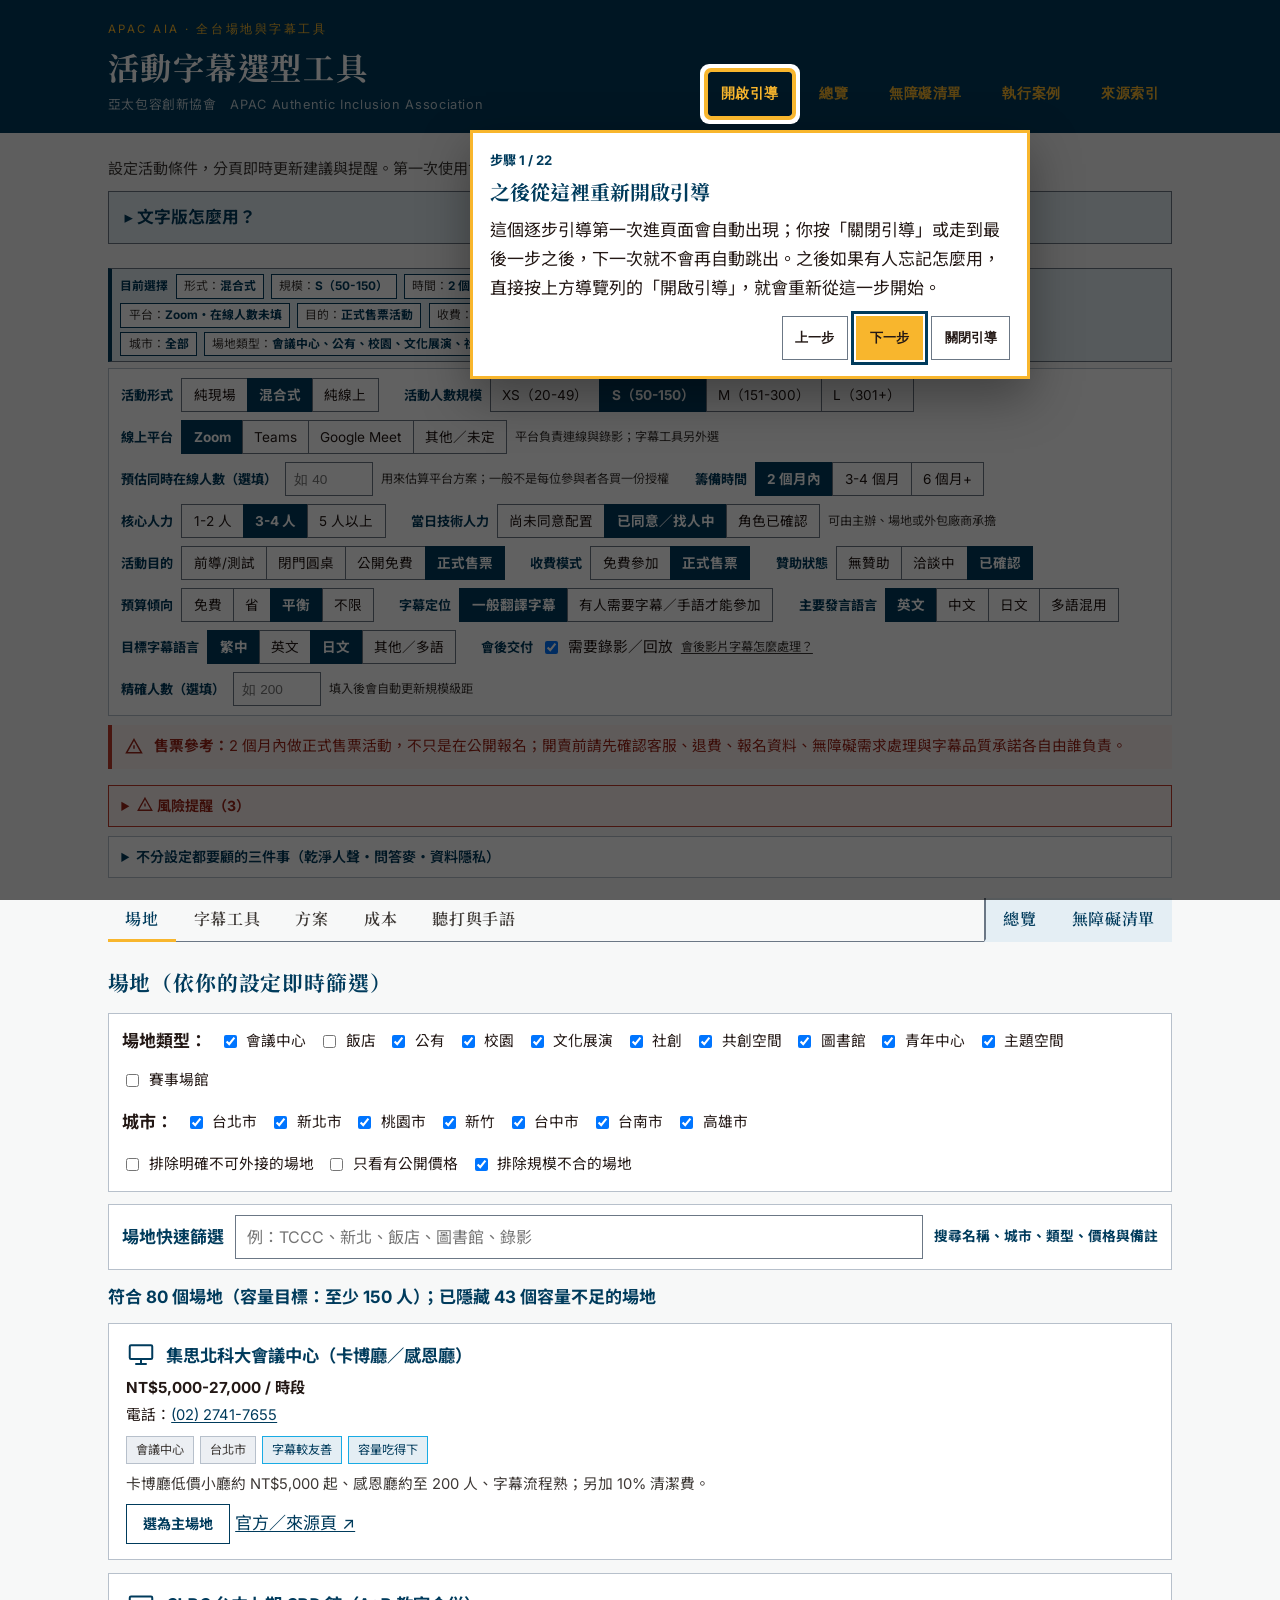
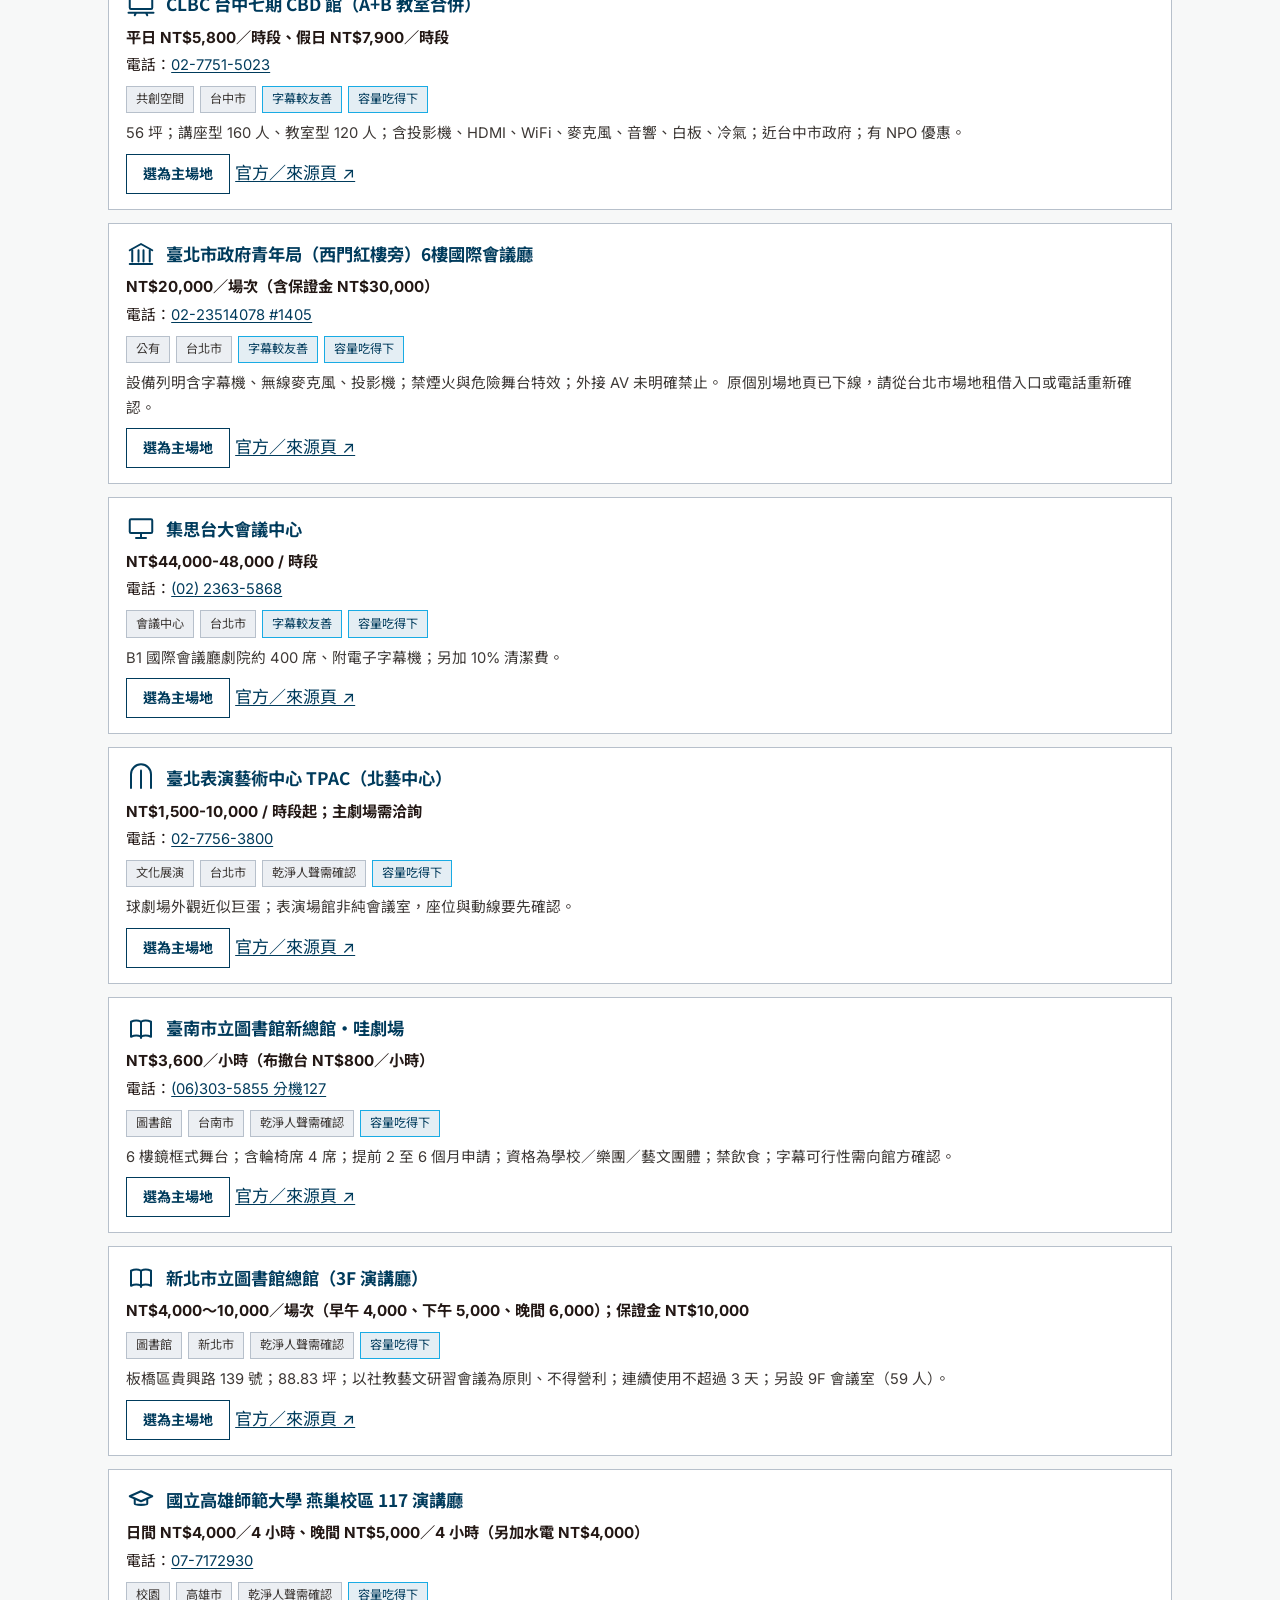
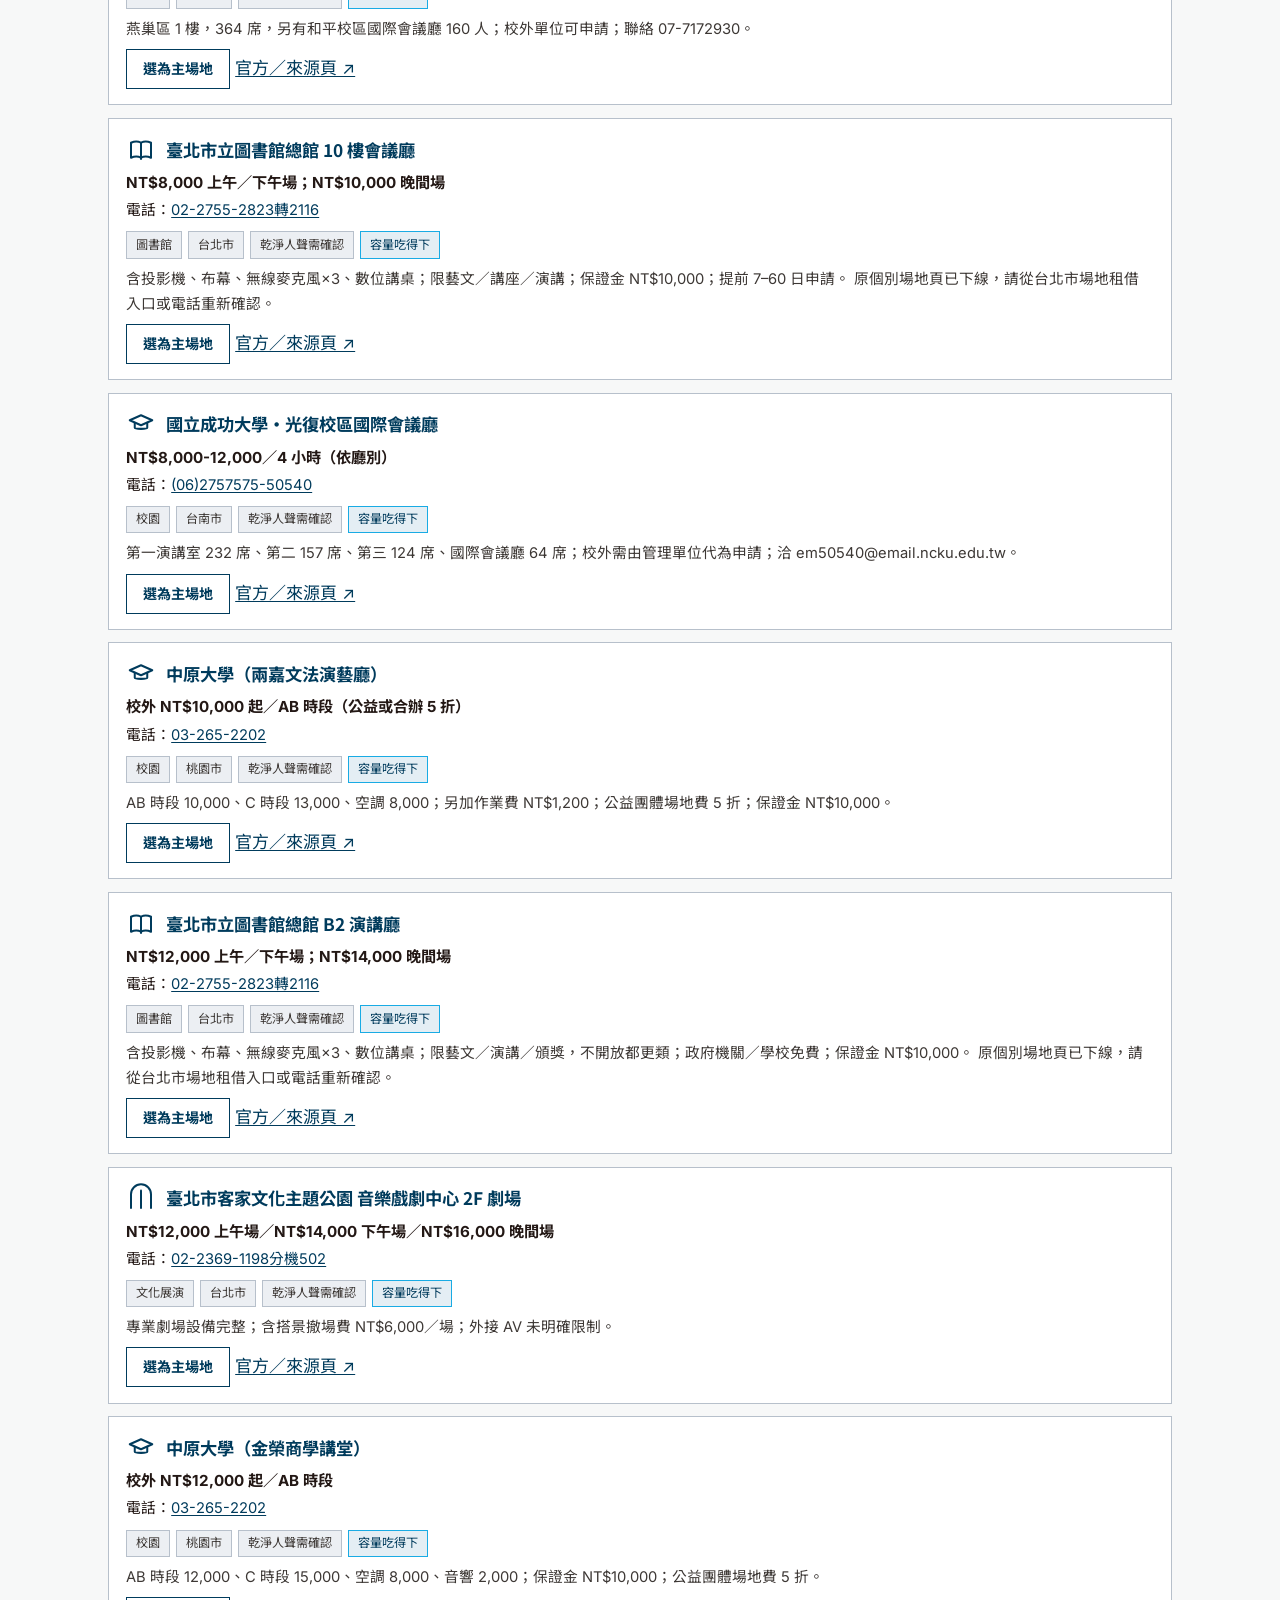
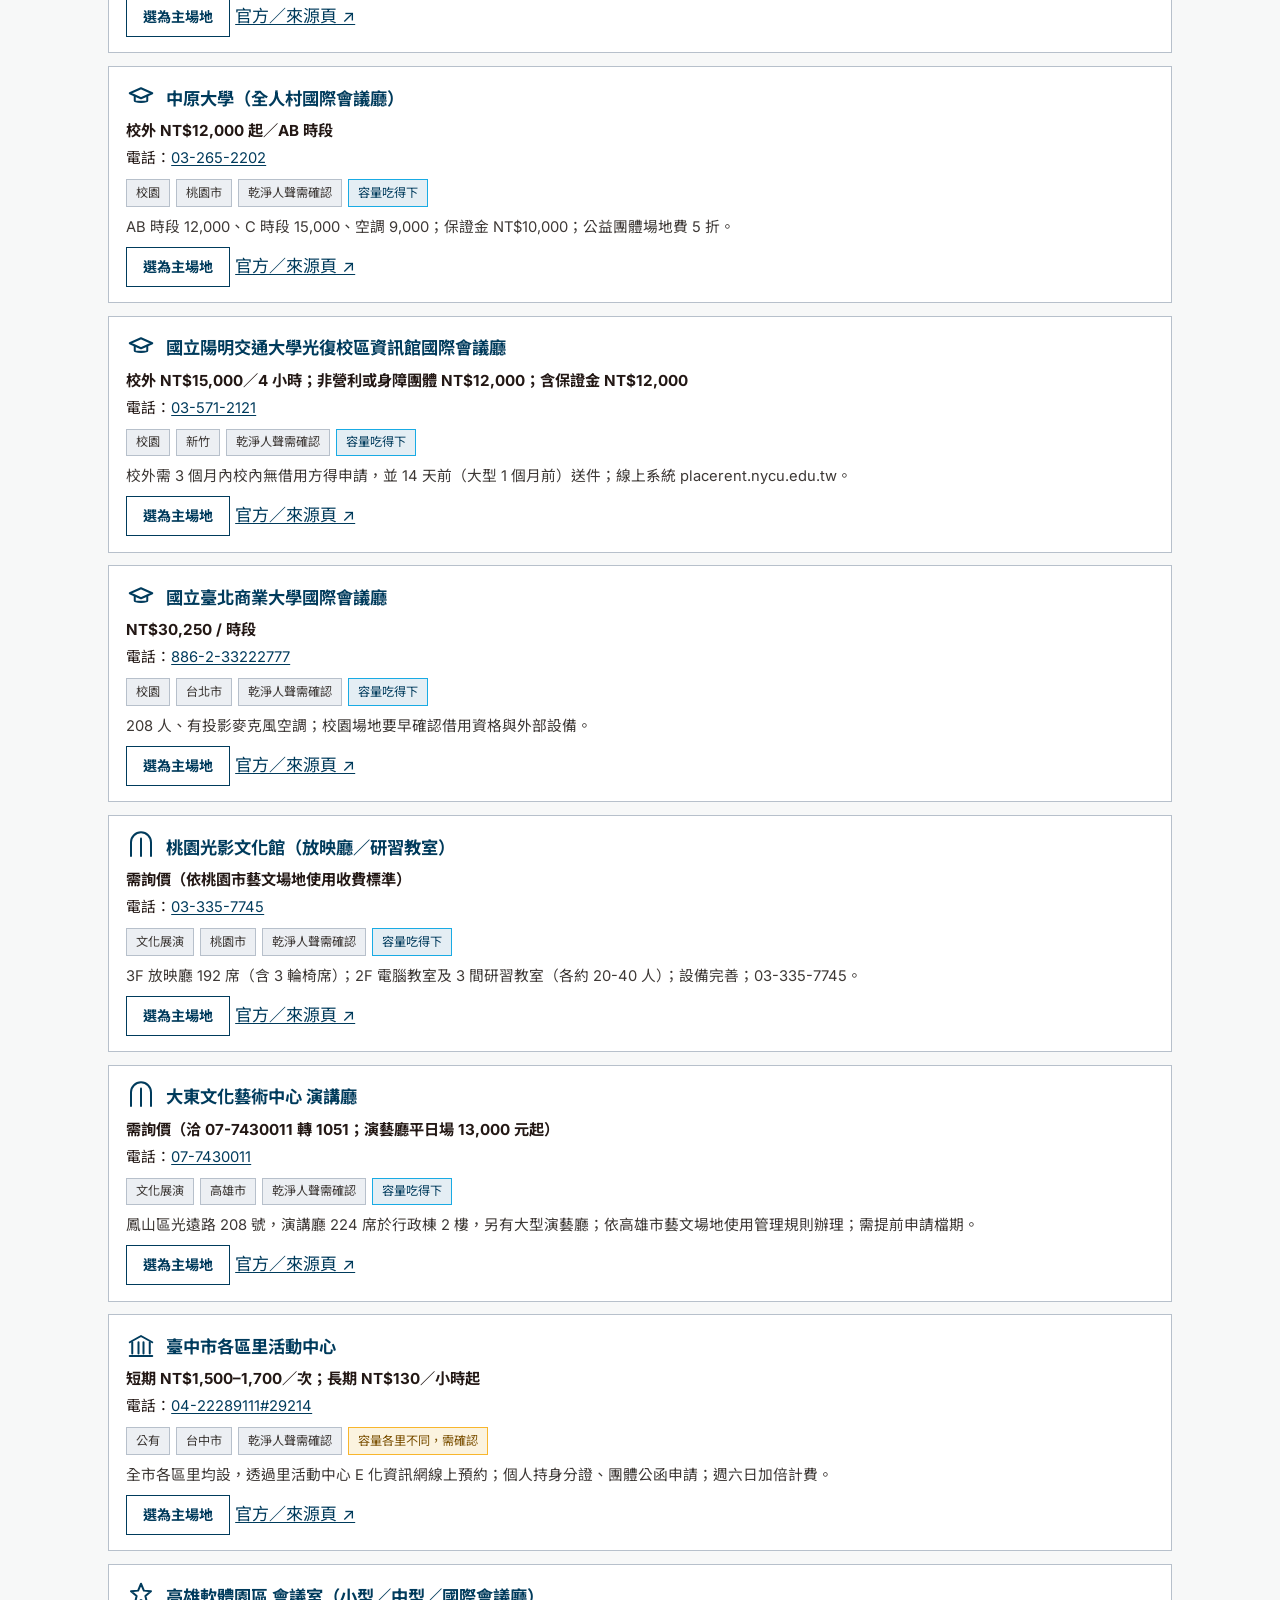
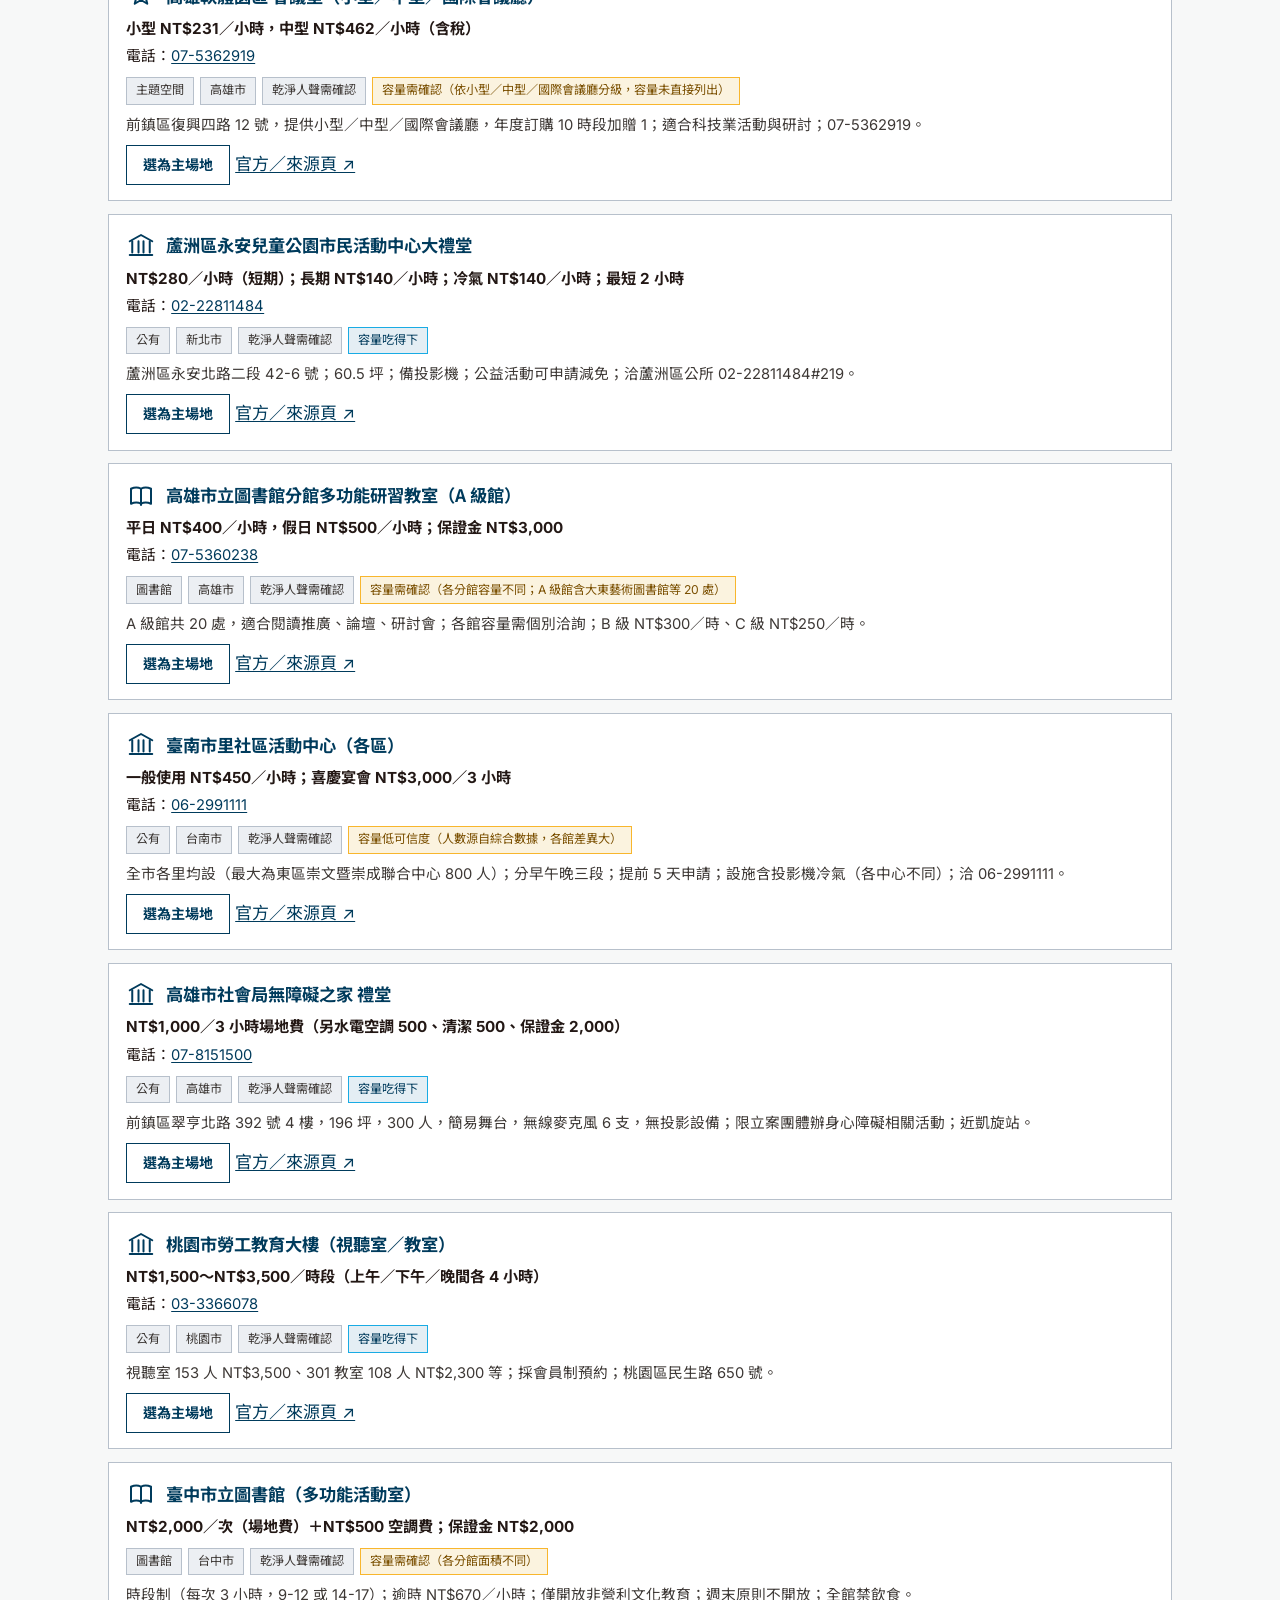
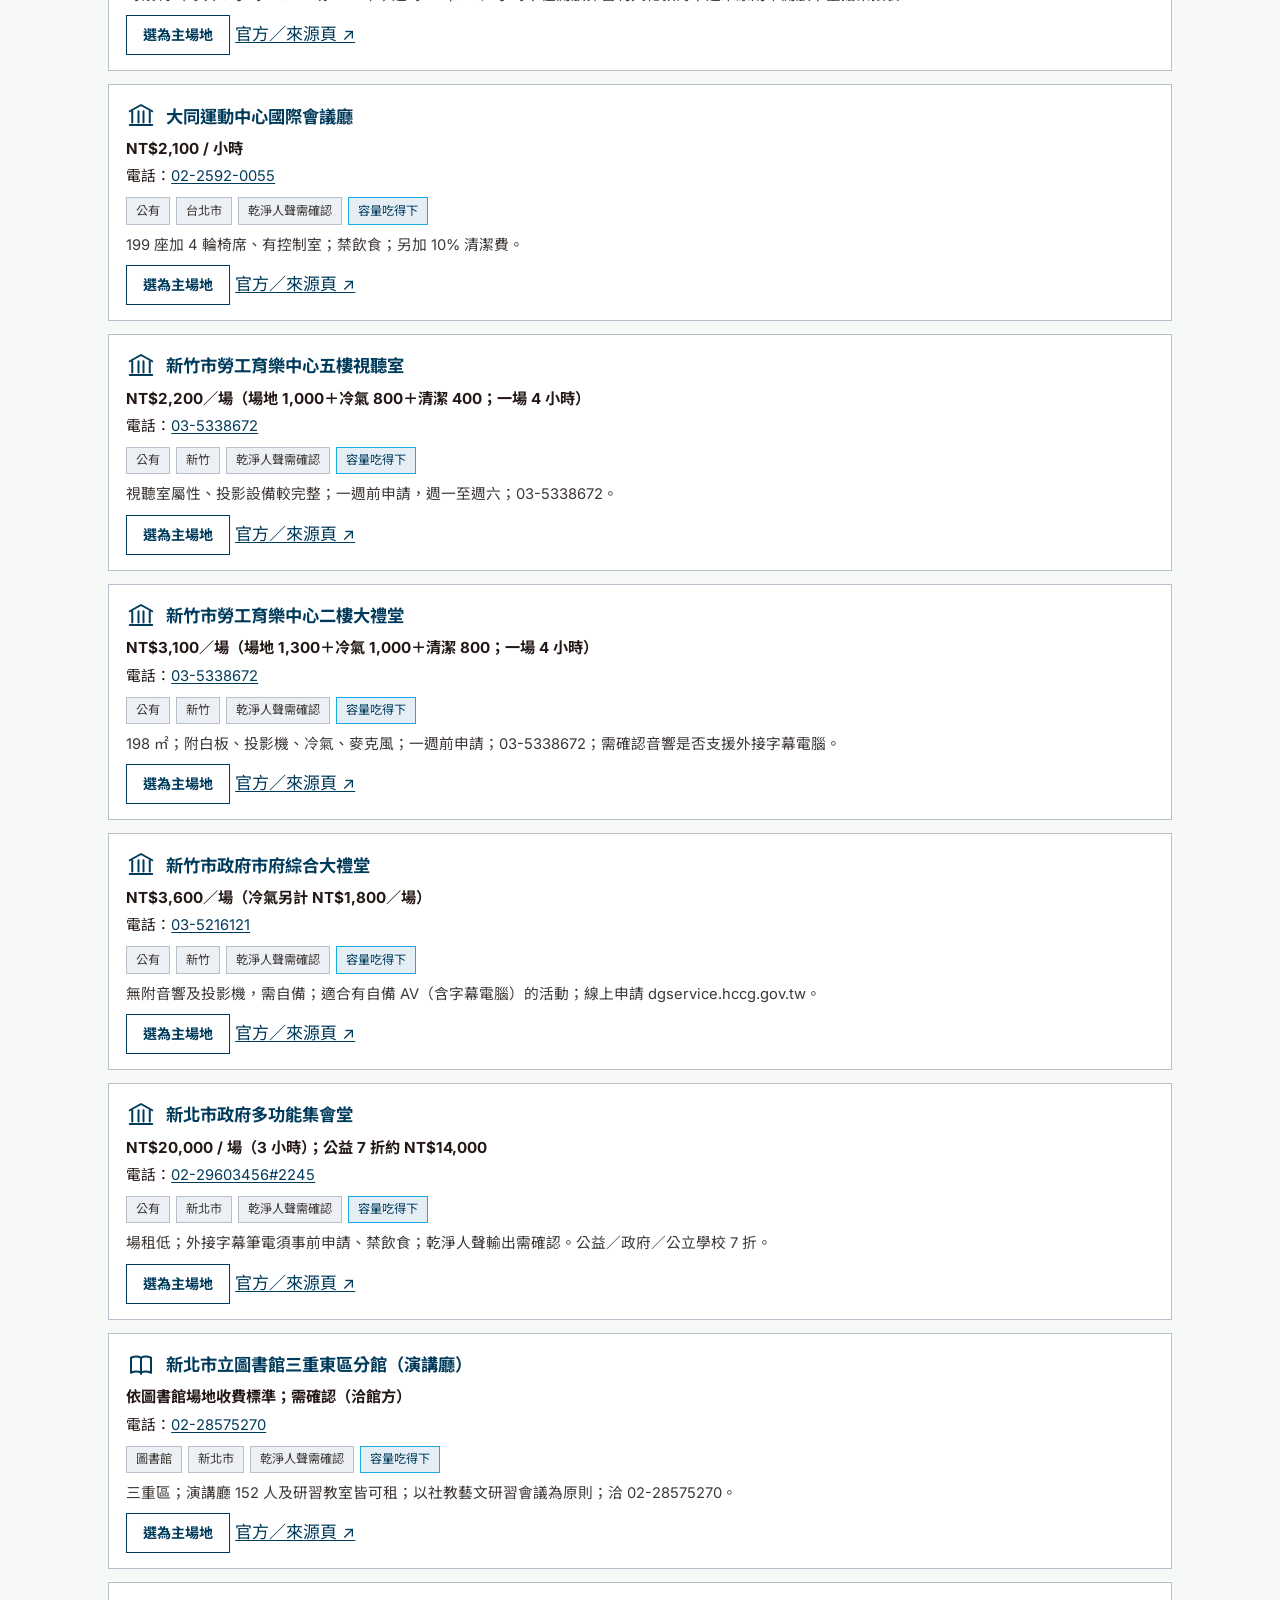
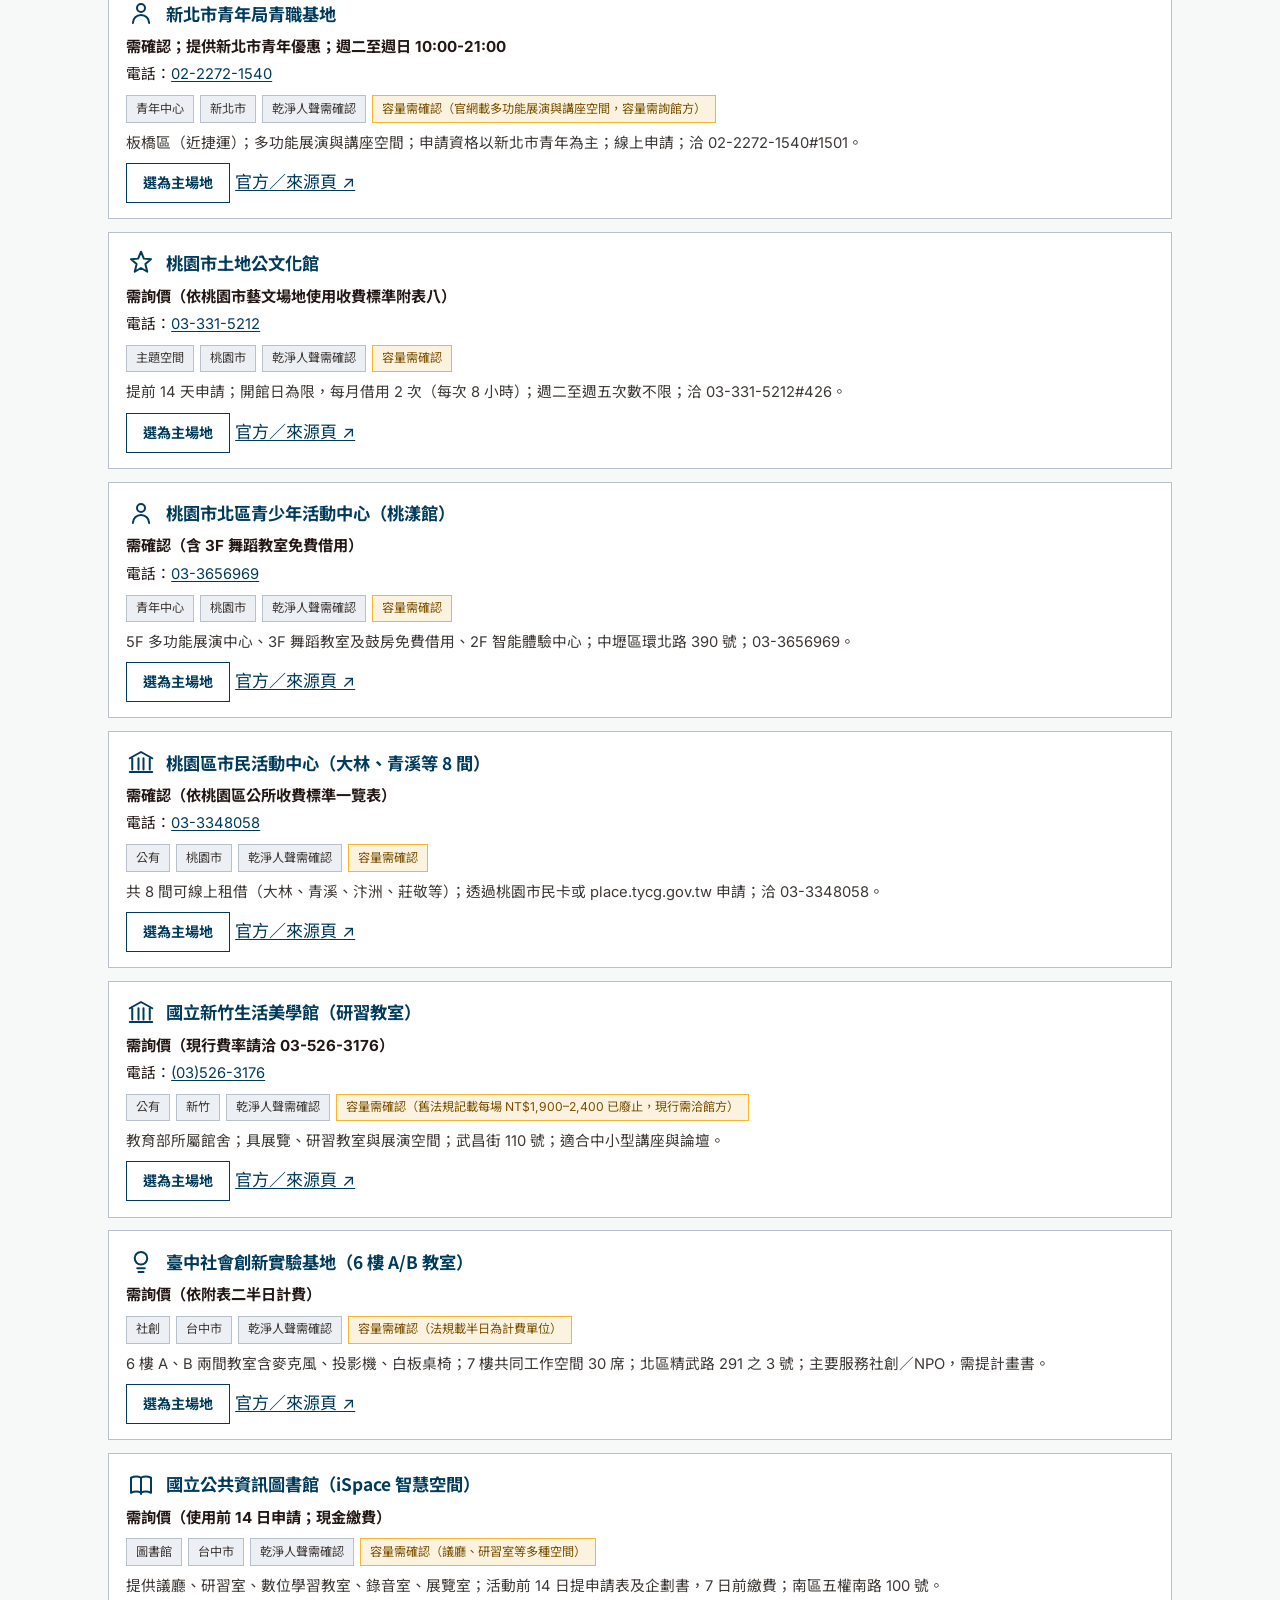
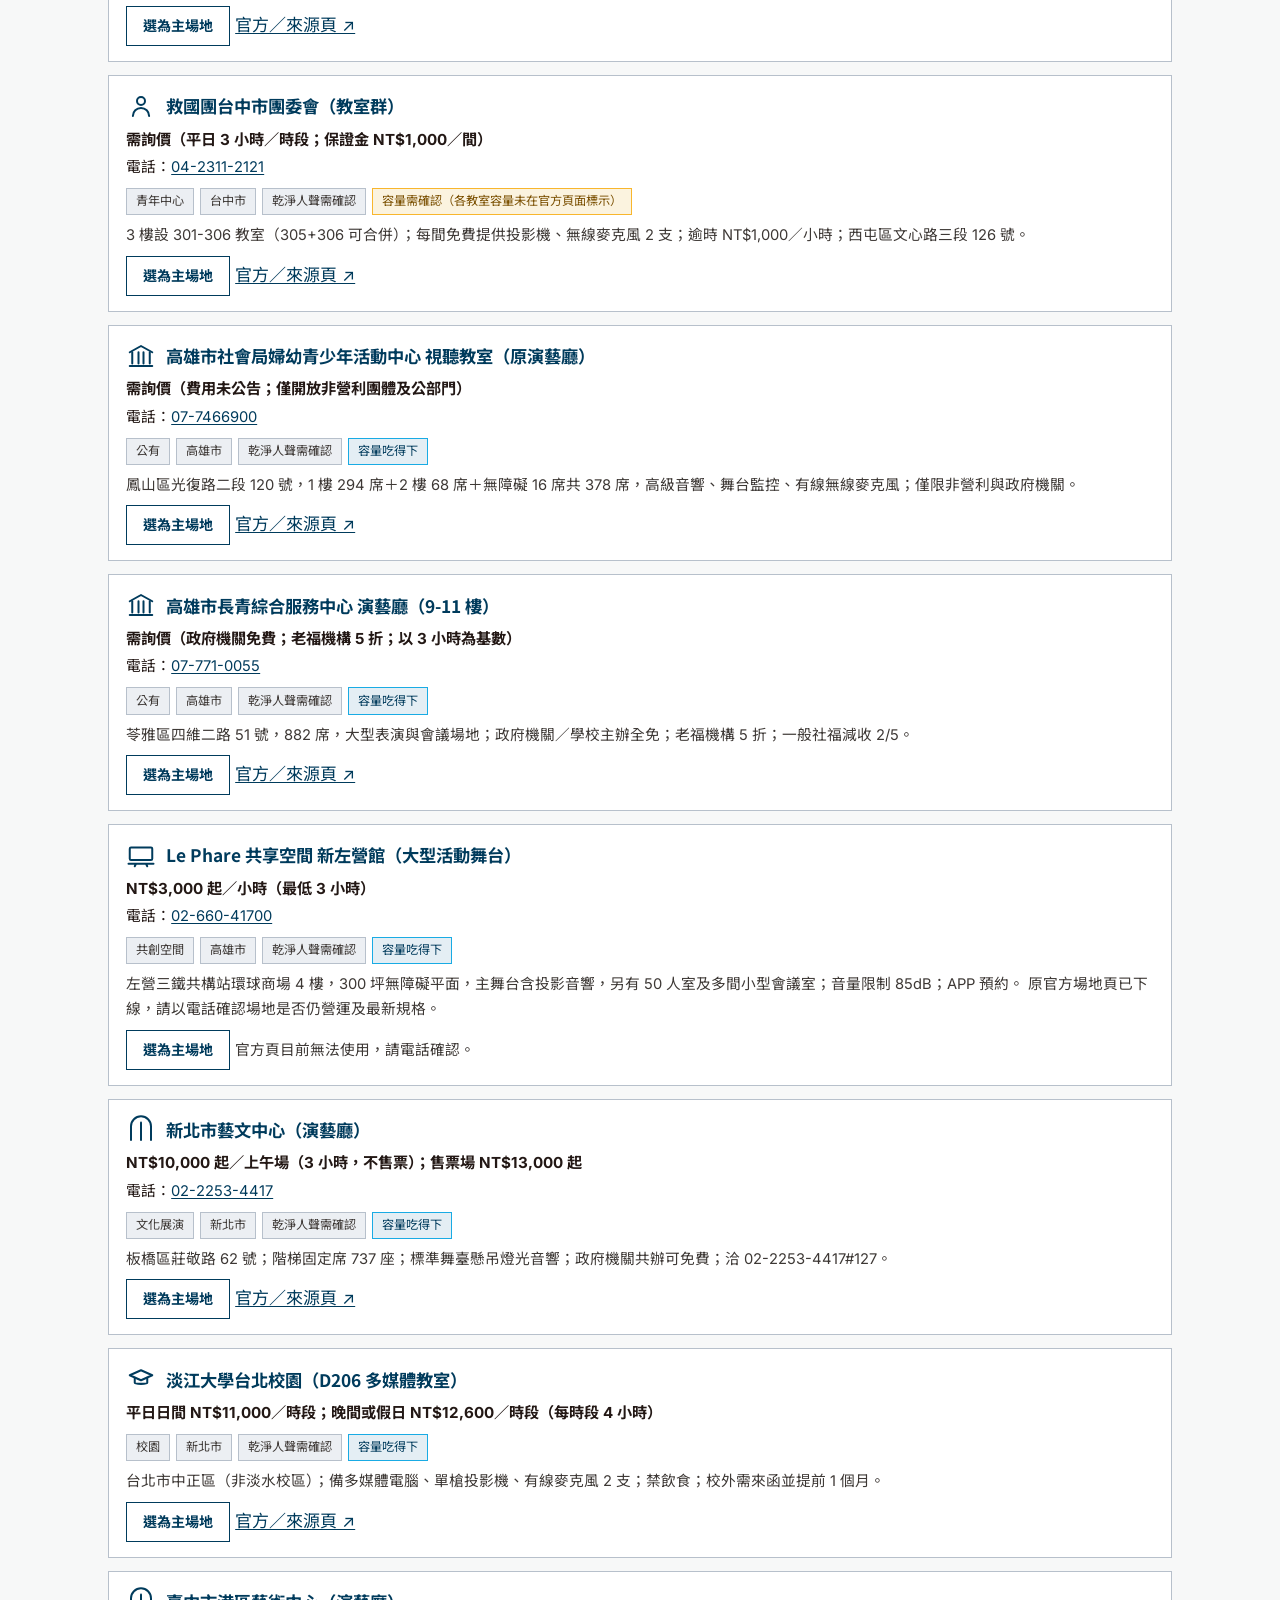
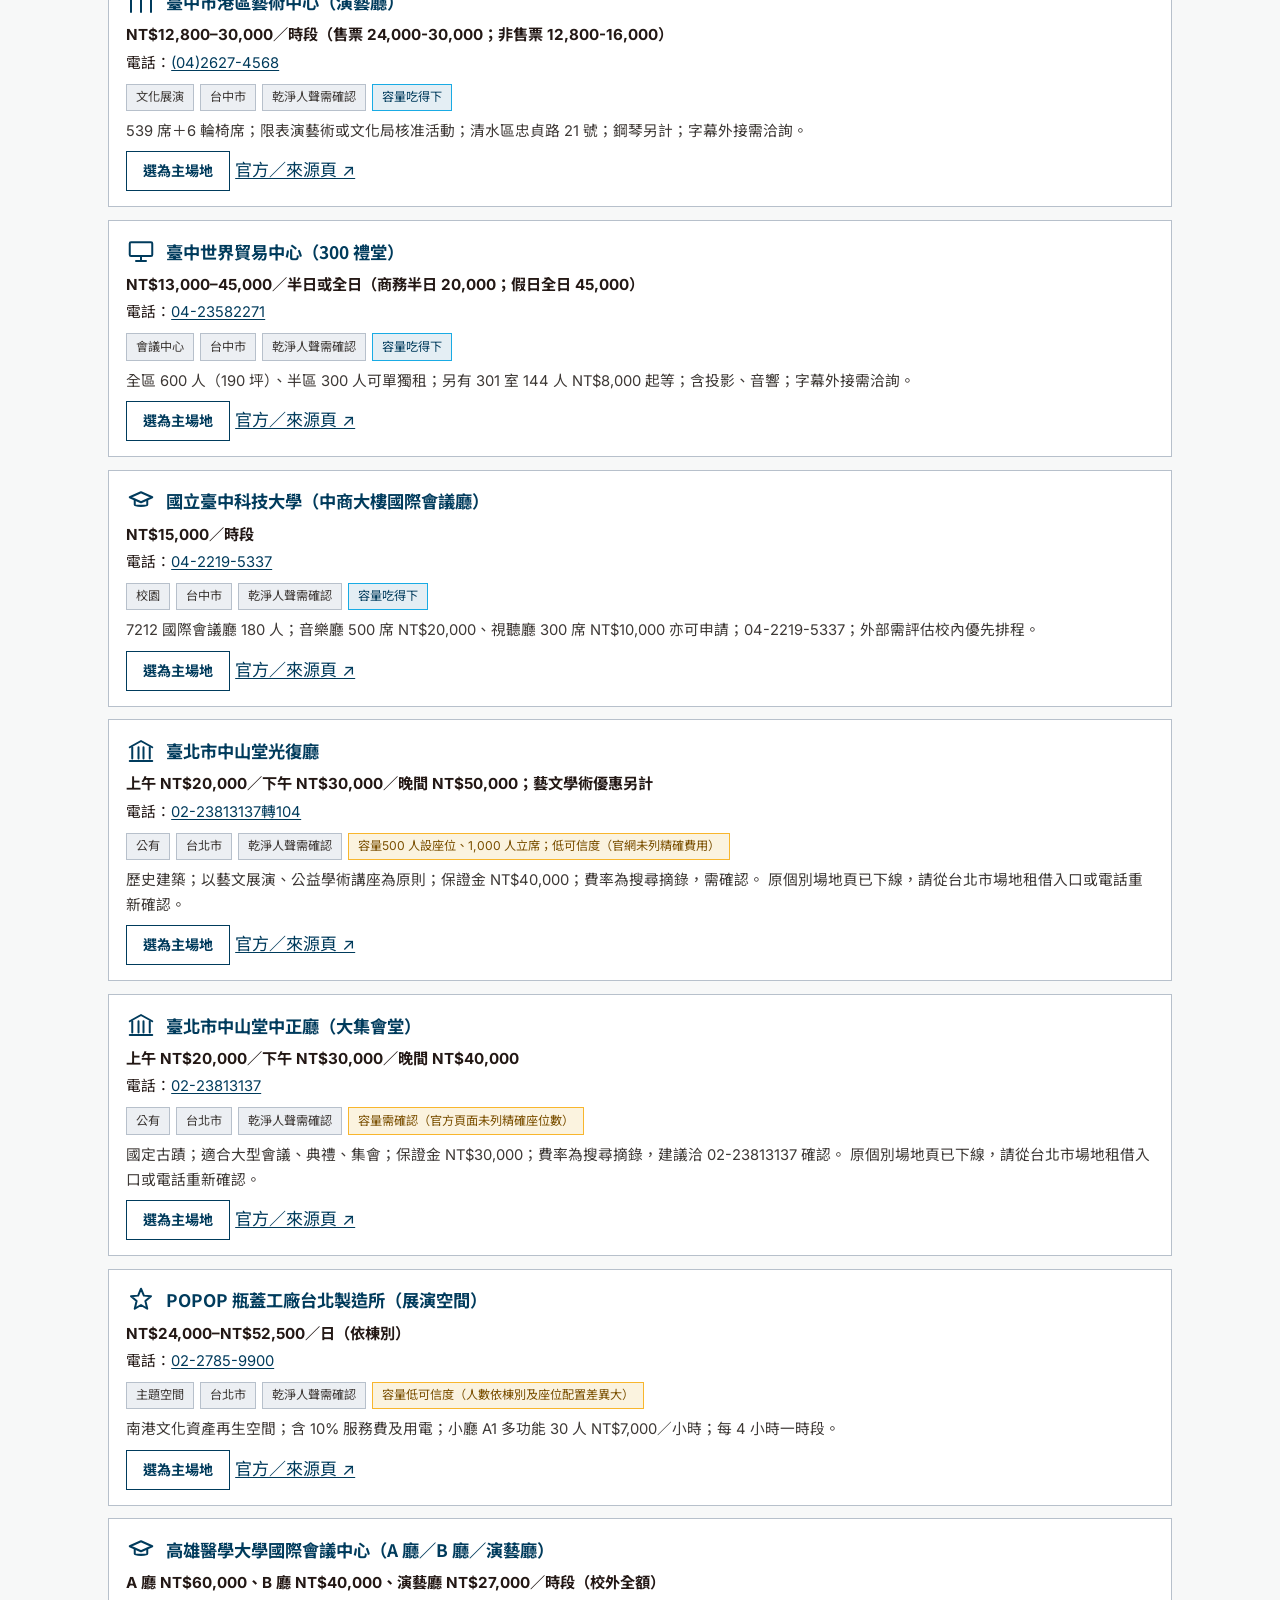
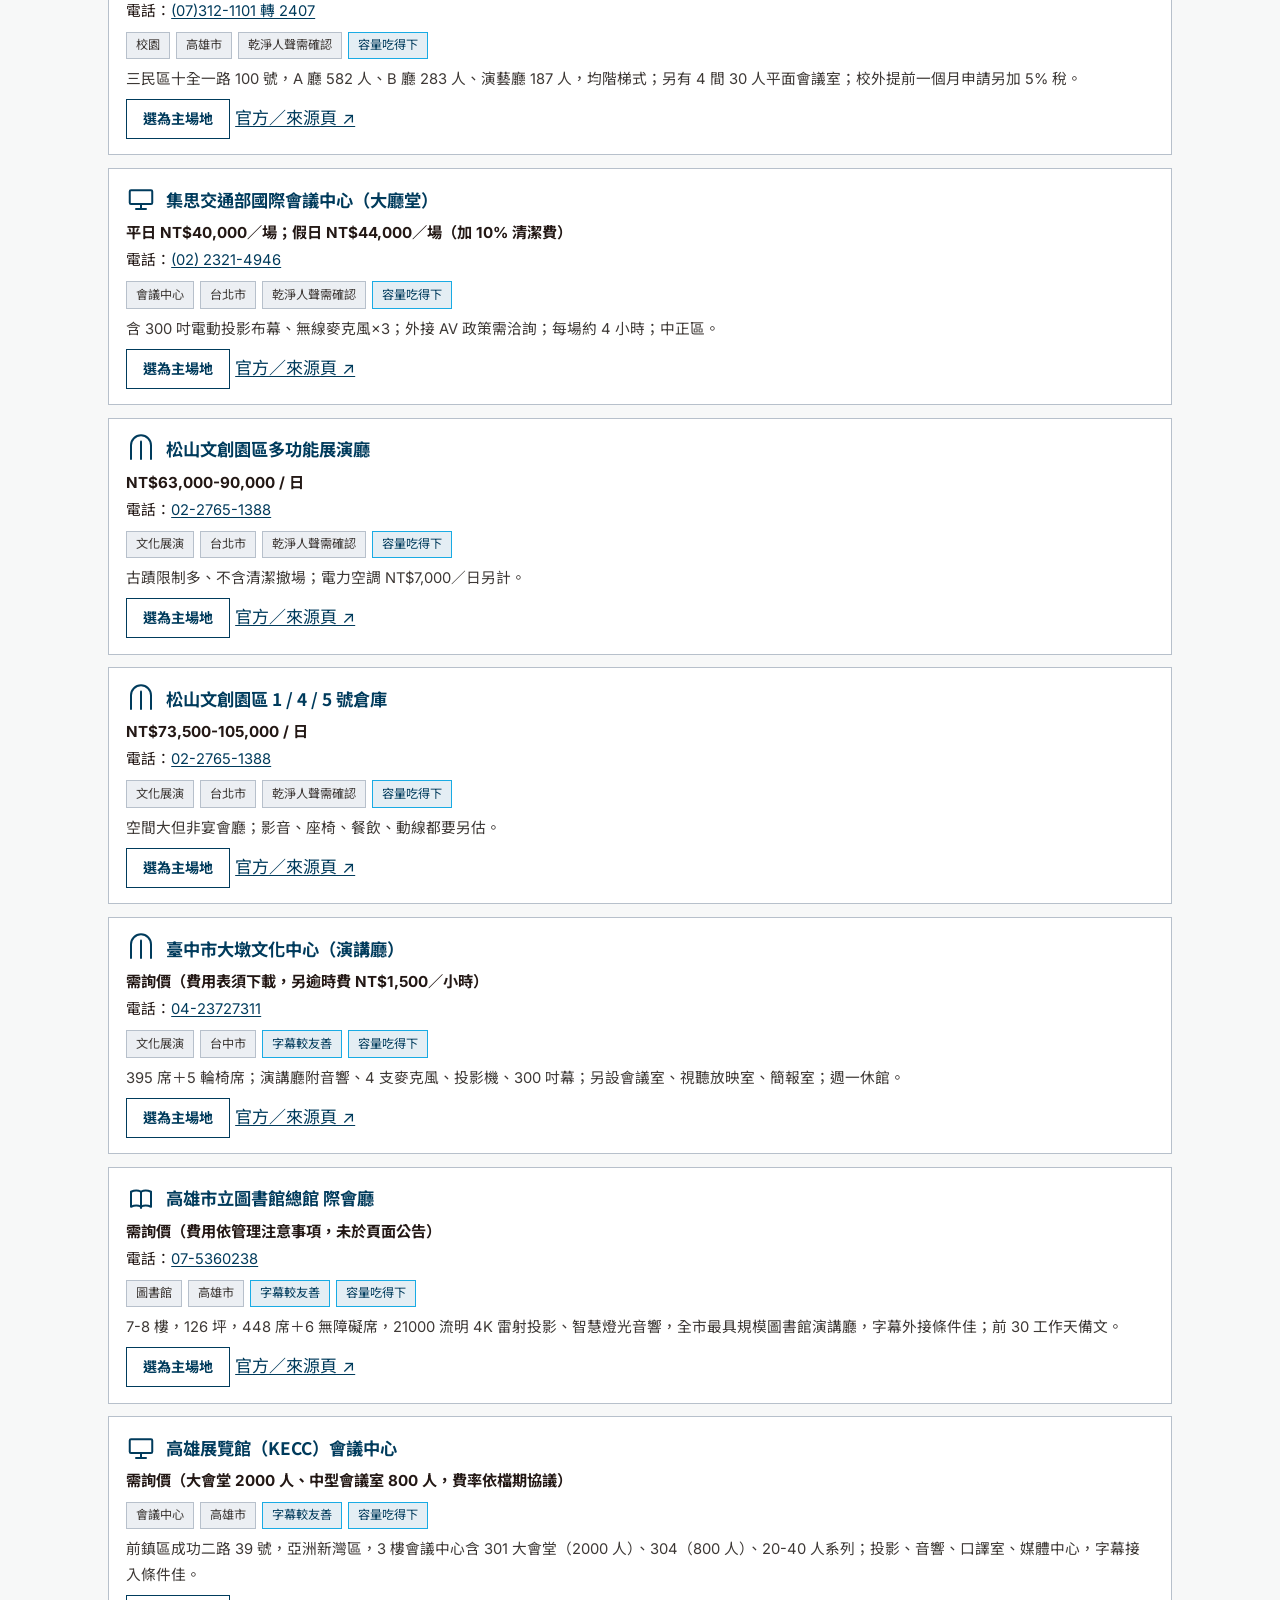
==== commit ee86355a: "fix: let tour card use full viewport height on desktop The tour card was squeezed into the gap betwe" ====
--- a/index.html
+++ b/index.html
@@ -1494,25 +1494,15 @@
 function placeTourCard(target){
  const card=document.querySelector(".tour-card"),r=target.getBoundingClientRect(),gap=14,margin=12;
  const w=Math.min(560,window.innerWidth-margin*2);
- const sticky=document.querySelector(".sticky"),sr=sticky&&sticky.getBoundingClientRect();
- const stickyBetween=sr&&sr.top>r.bottom;
- const lowerLimit=stickyBetween?Math.min(window.innerHeight-margin,sr.top-gap):window.innerHeight-margin;
- const below=lowerLimit-r.bottom-gap,above=r.top-gap-margin;
- const useBelow=below>=220||below>=above;
- const room=Math.max(180,useBelow?below:above);
  card.style.width=w+"px";
  card.style.left=clamp(r.left+r.width/2-w/2,margin,window.innerWidth-w-margin)+"px";
- if(useBelow&&stickyBetween&&below<220){
-  const top=clamp(sr.bottom+gap,margin,window.innerHeight-margin-120);
-  card.style.maxHeight=Math.max(80,window.innerHeight-top-margin)+"px";
-  card.style.top=top+"px";
-  return;
- }
- card.style.maxHeight=Math.min(room,window.innerHeight-margin*2)+"px";
+ card.style.maxHeight=(window.innerHeight-margin*2)+"px";
  const h=card.offsetHeight;
- let top=useBelow?r.bottom+gap:r.top-gap-h;
- if(top<margin)top=margin;
- if(top+h>window.innerHeight-margin)top=Math.max(margin,window.innerHeight-margin-h);
+ const below=window.innerHeight-margin-(r.bottom+gap),above=r.top-gap-margin;
+ let top;
+ if(h<=below)top=r.bottom+gap;
+ else if(h<=above)top=r.top-gap-h;
+ else top=r.top+r.height/2<window.innerHeight/2?window.innerHeight-margin-h:margin;
  card.style.top=top+"px";
 }
 function closeTour(save){
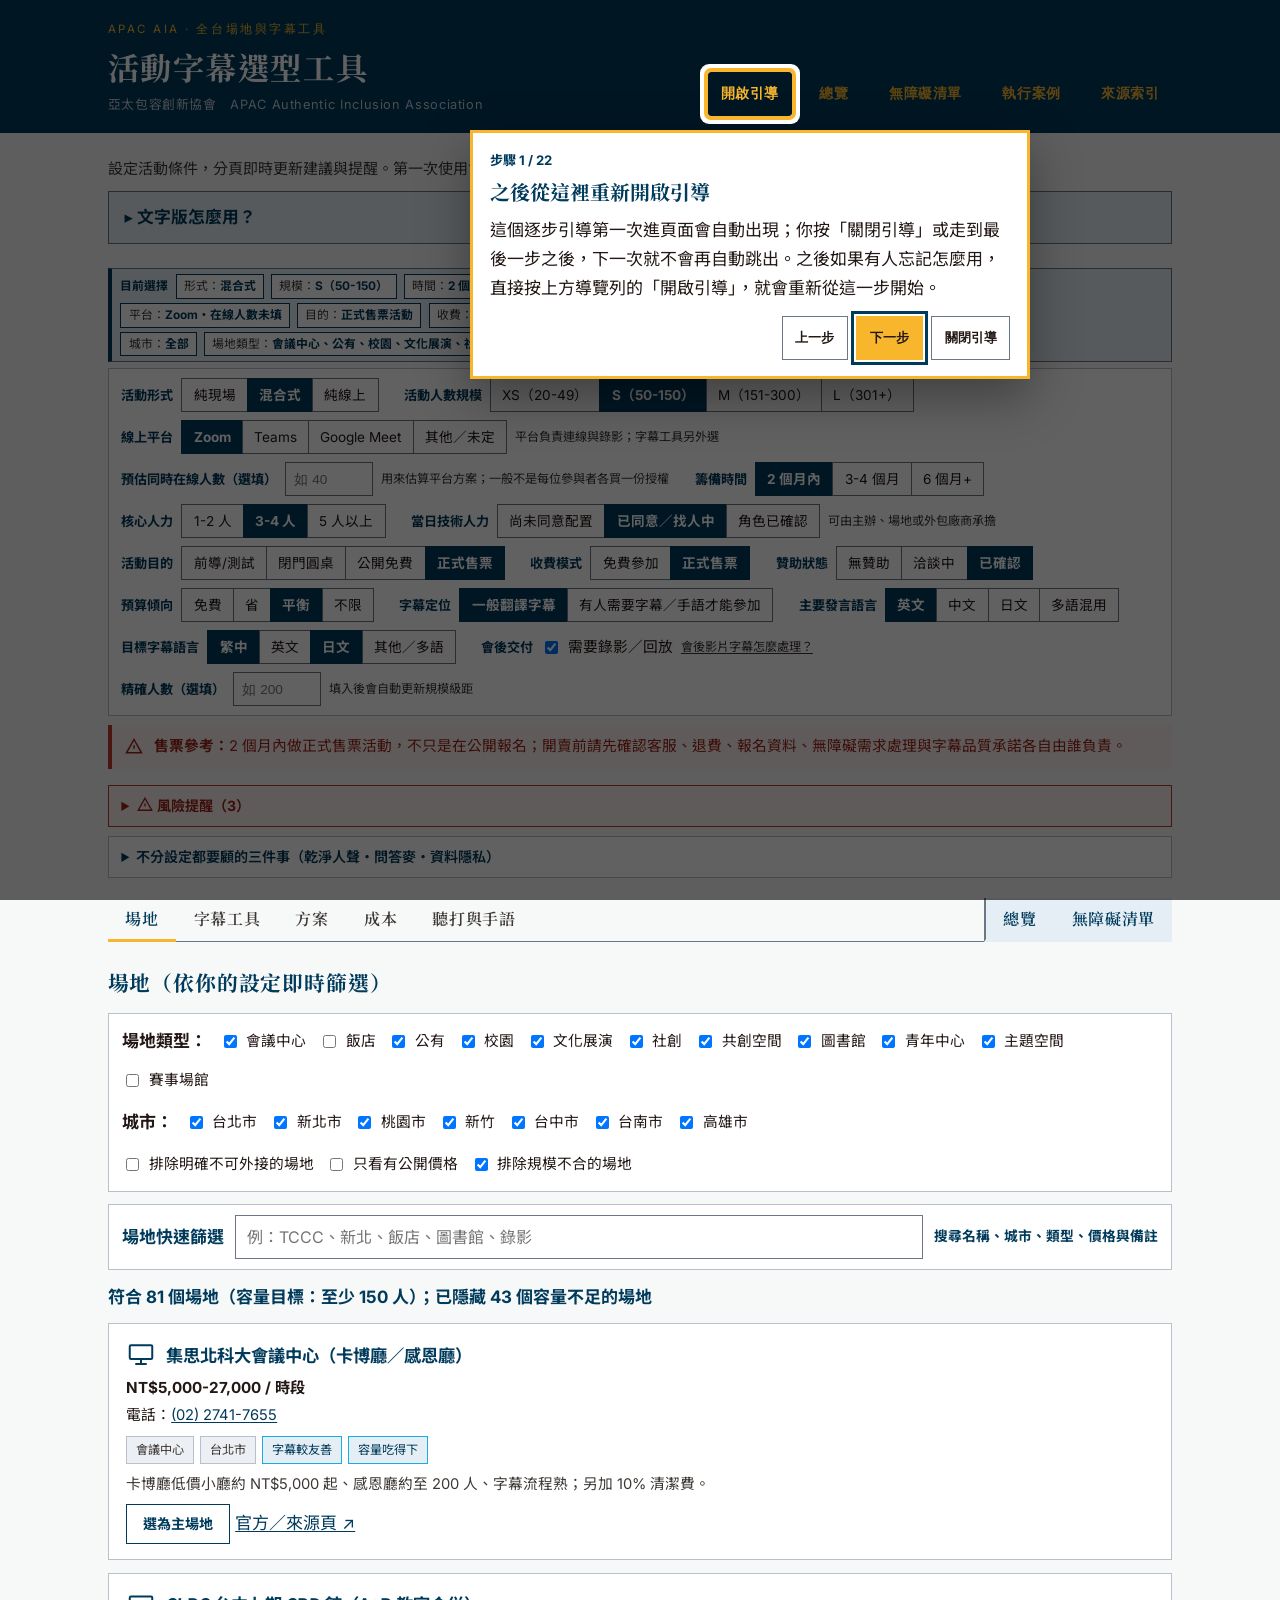
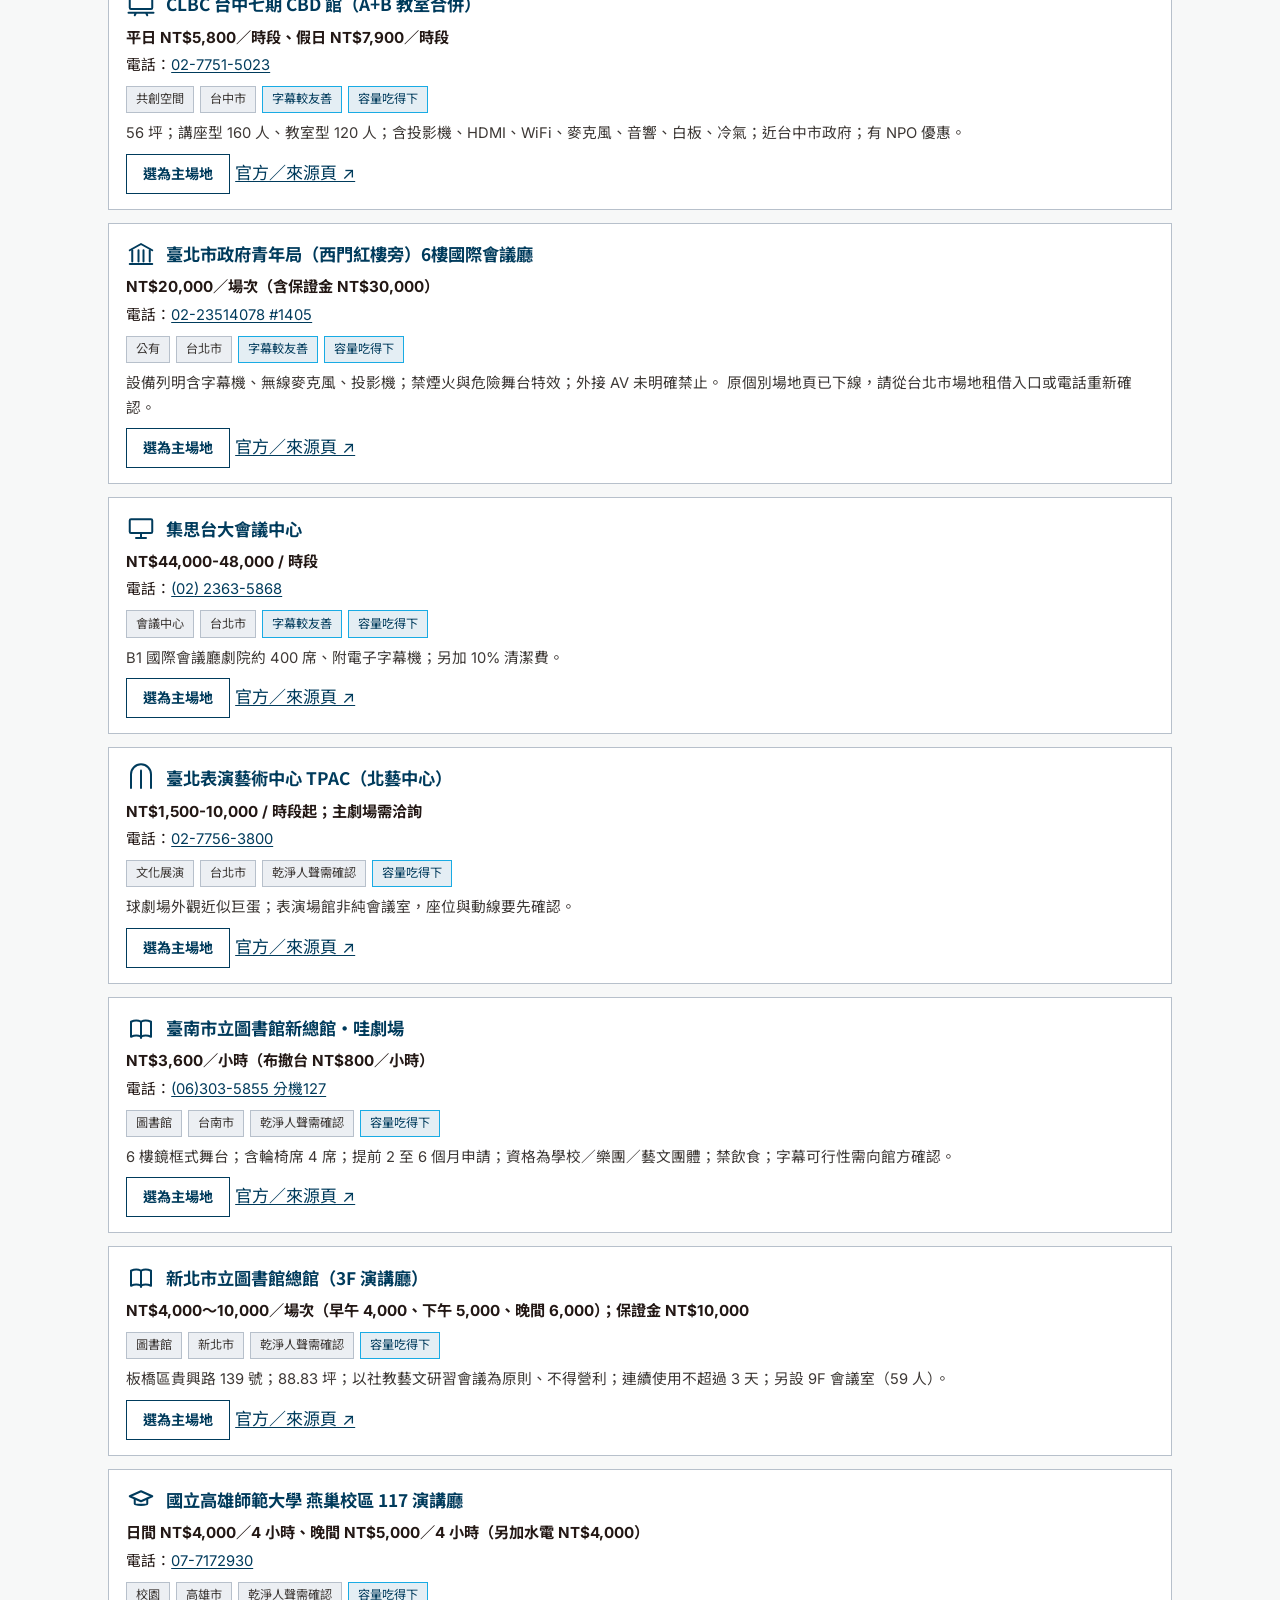
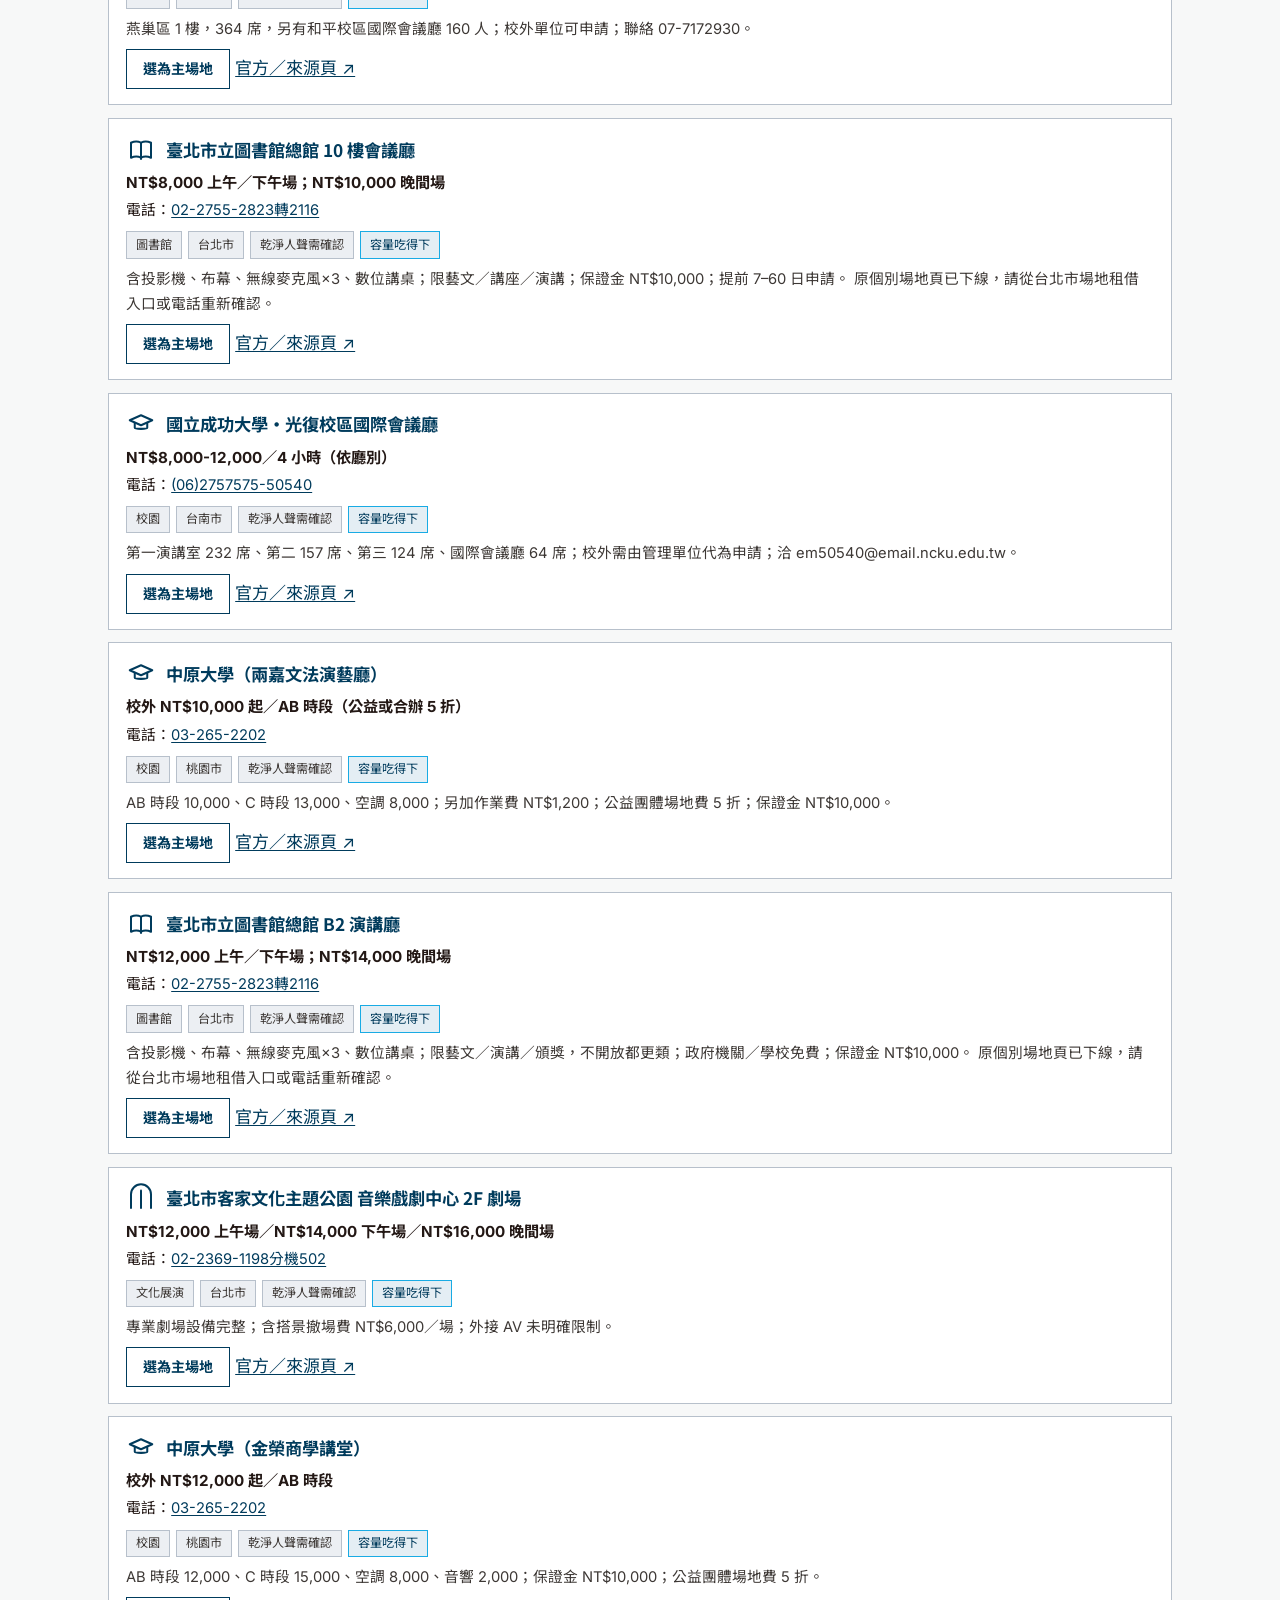
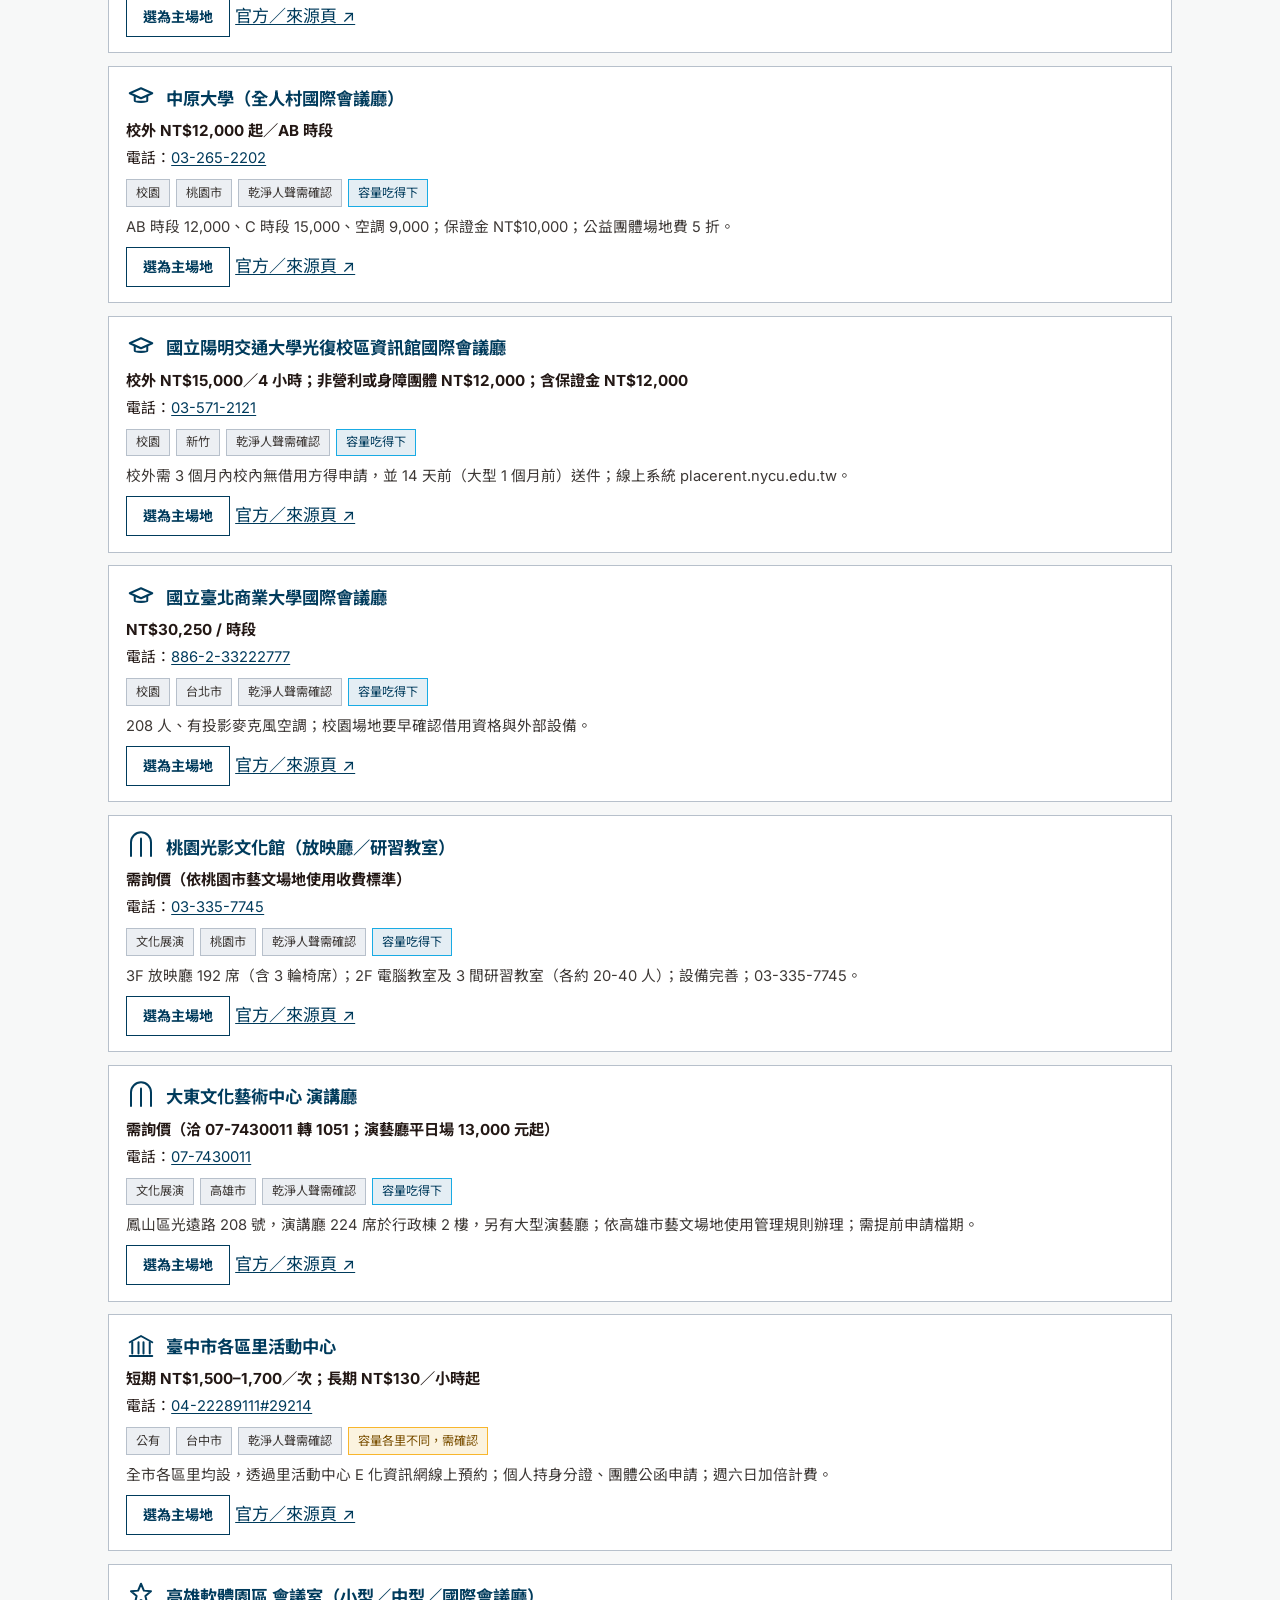
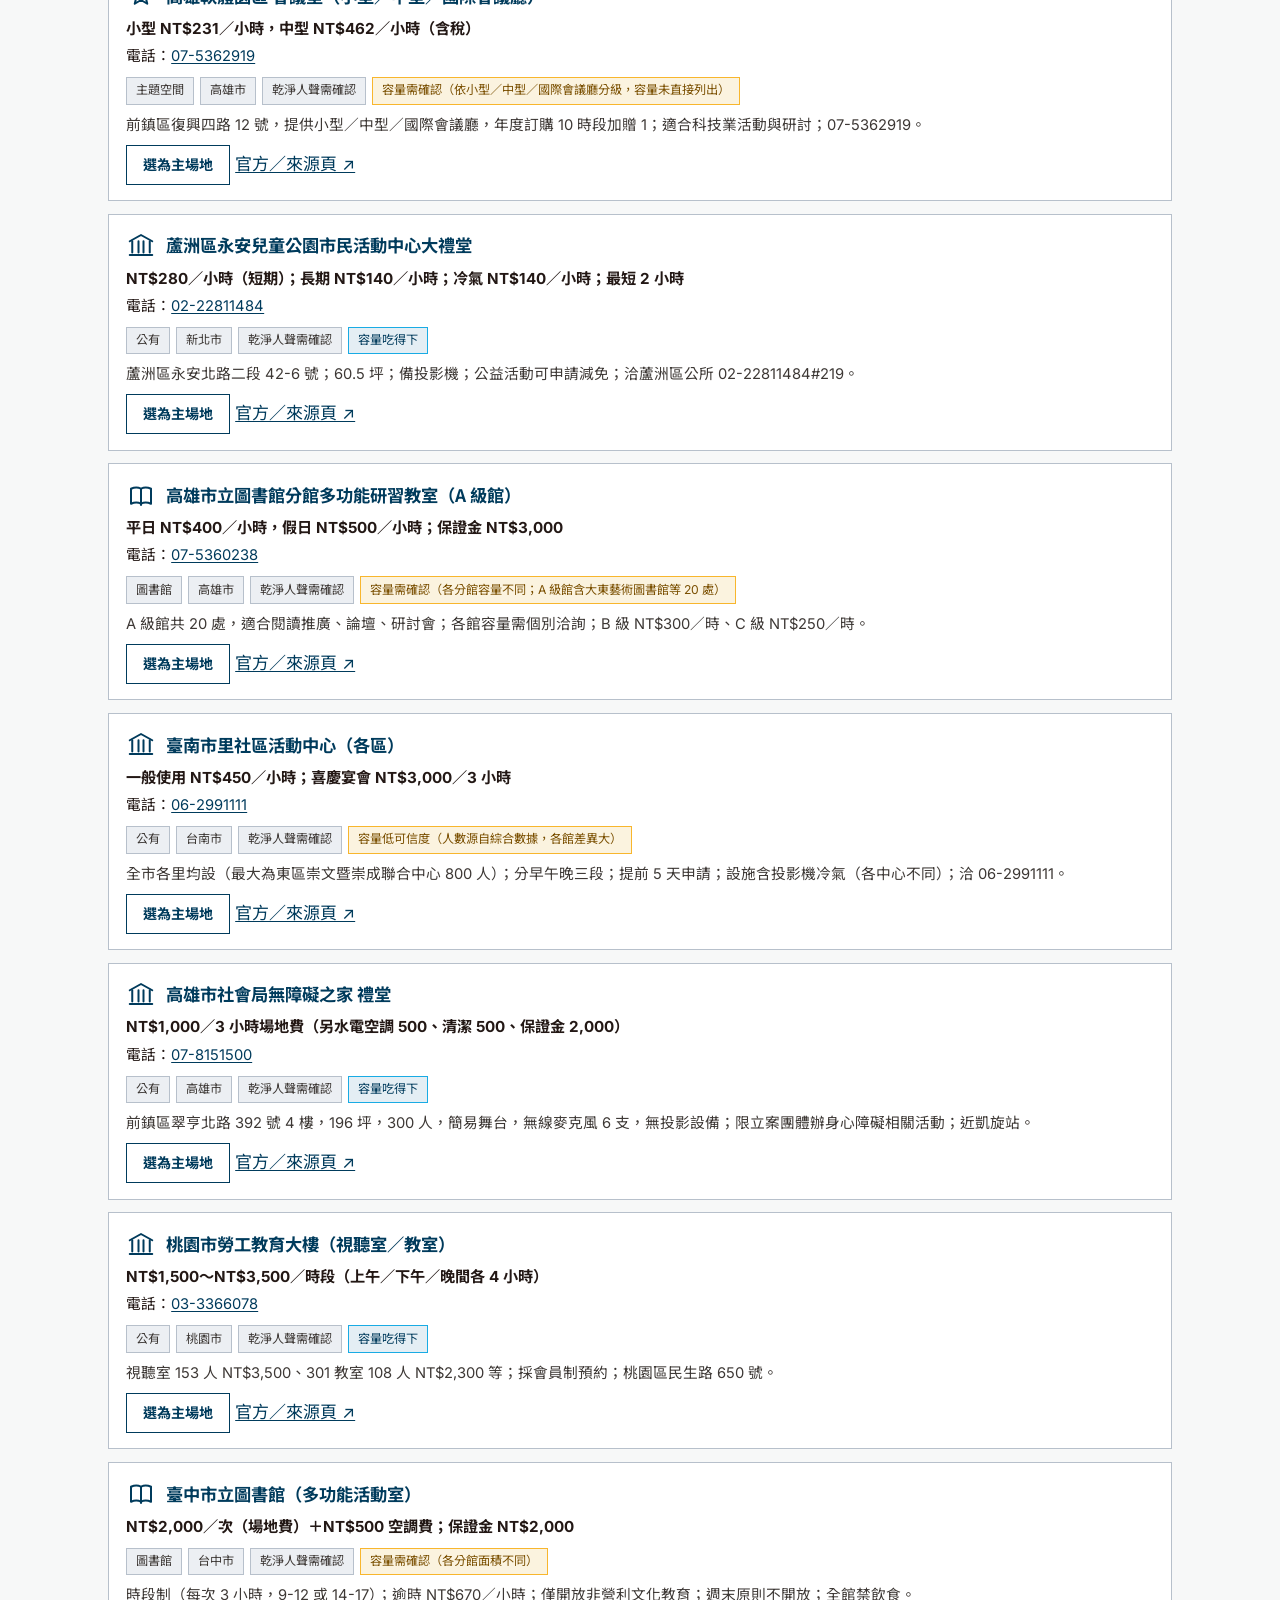
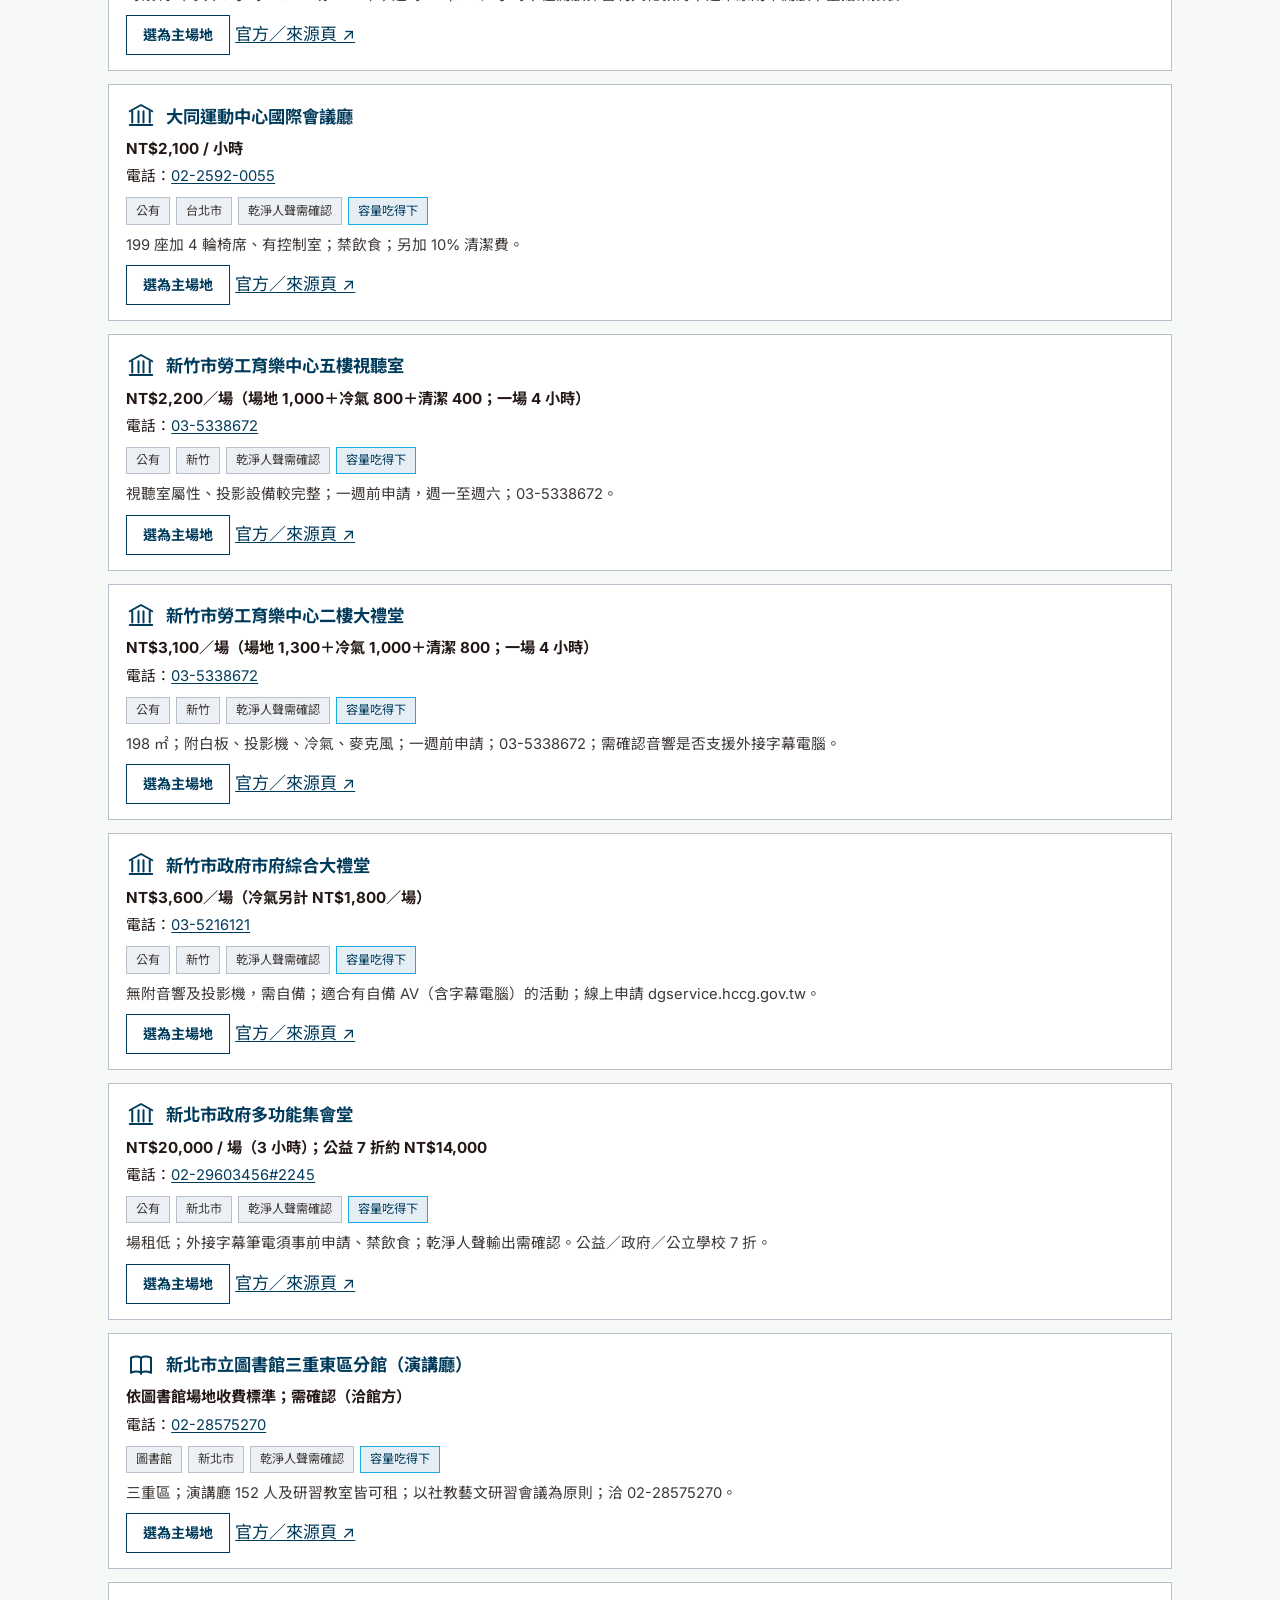
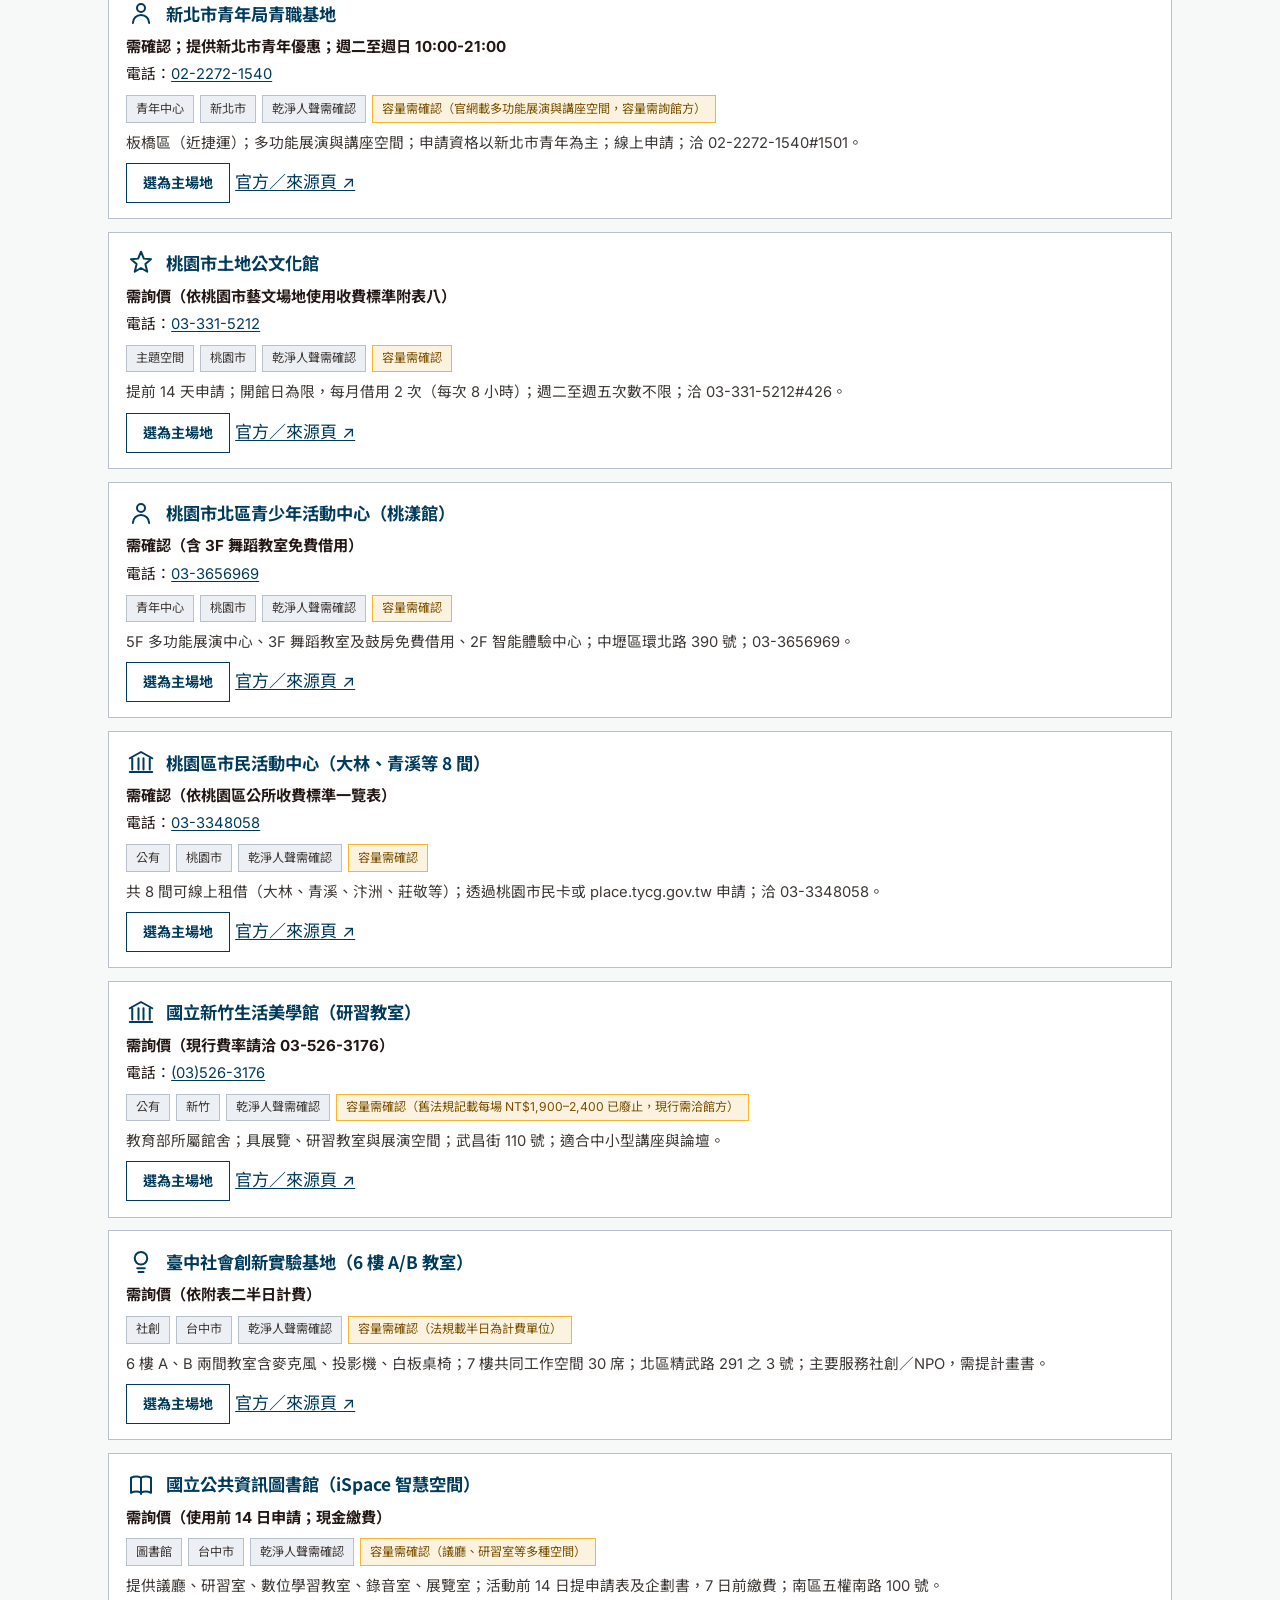
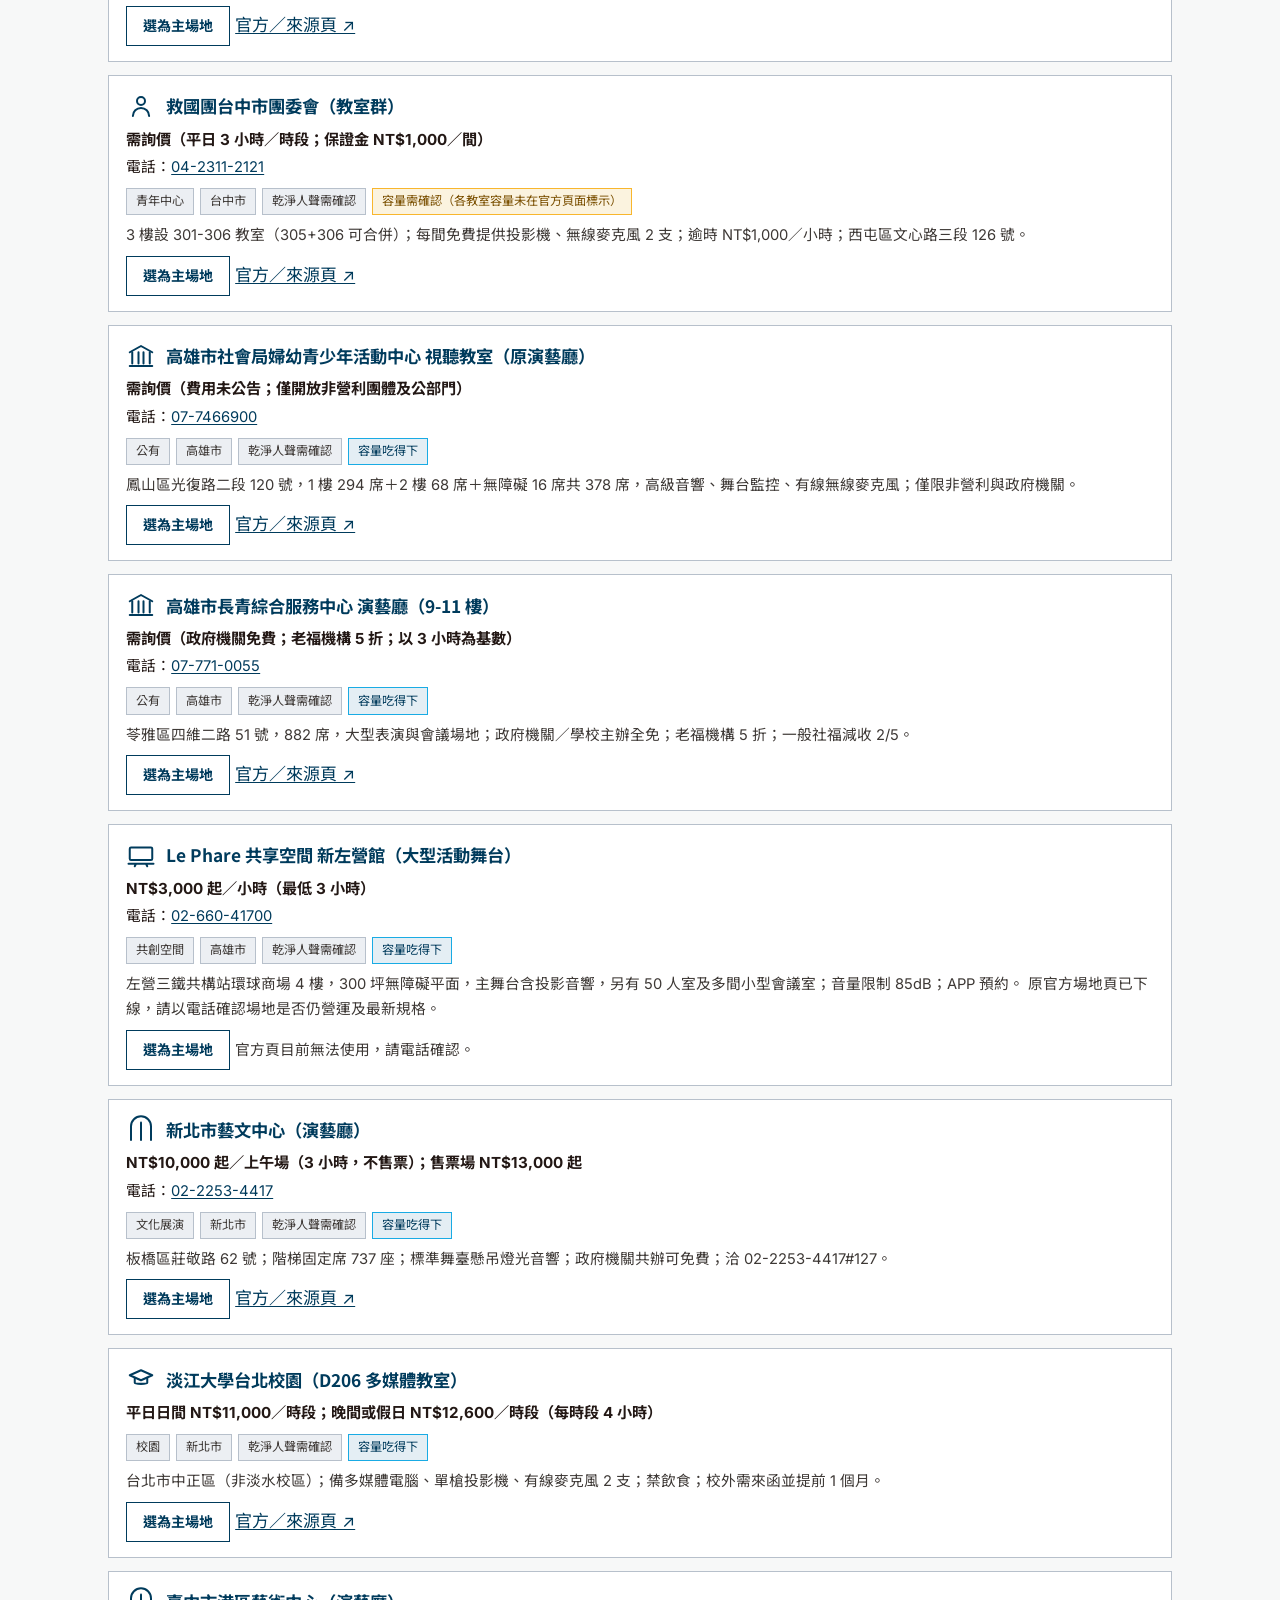
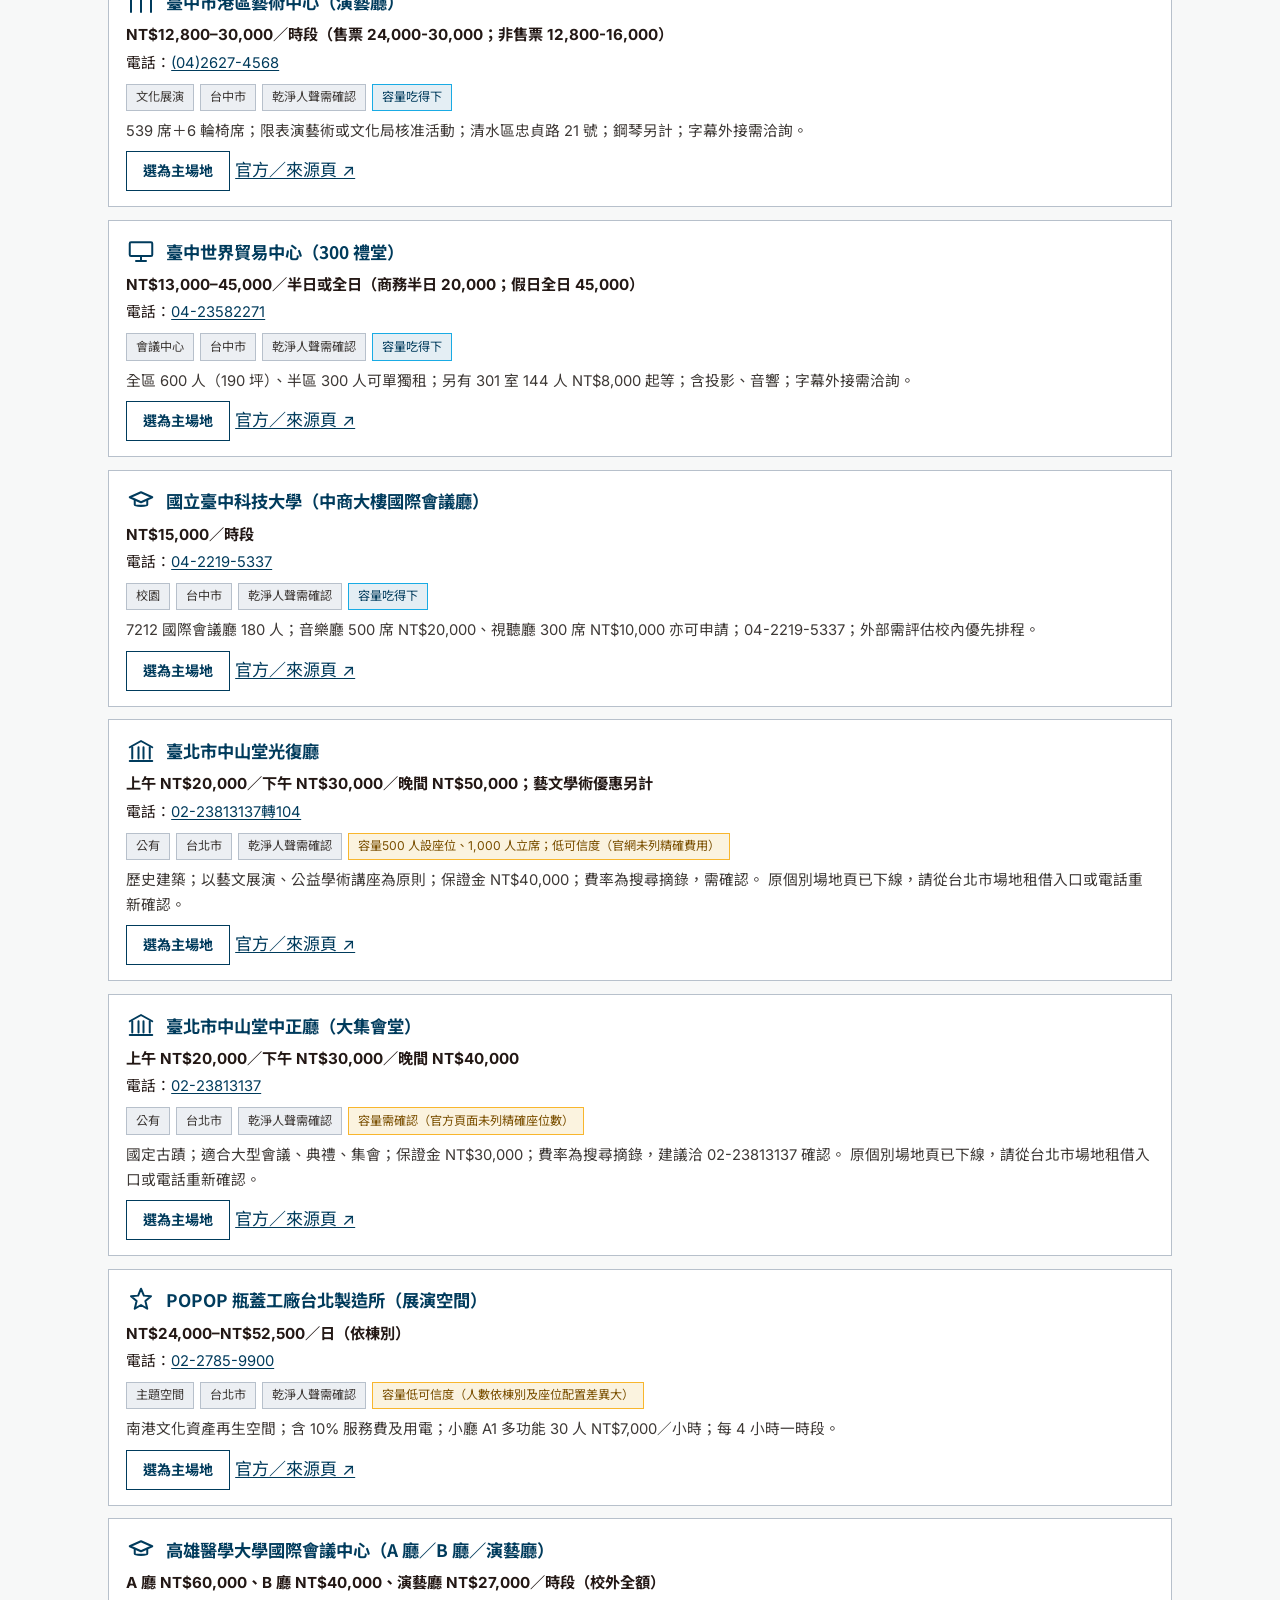
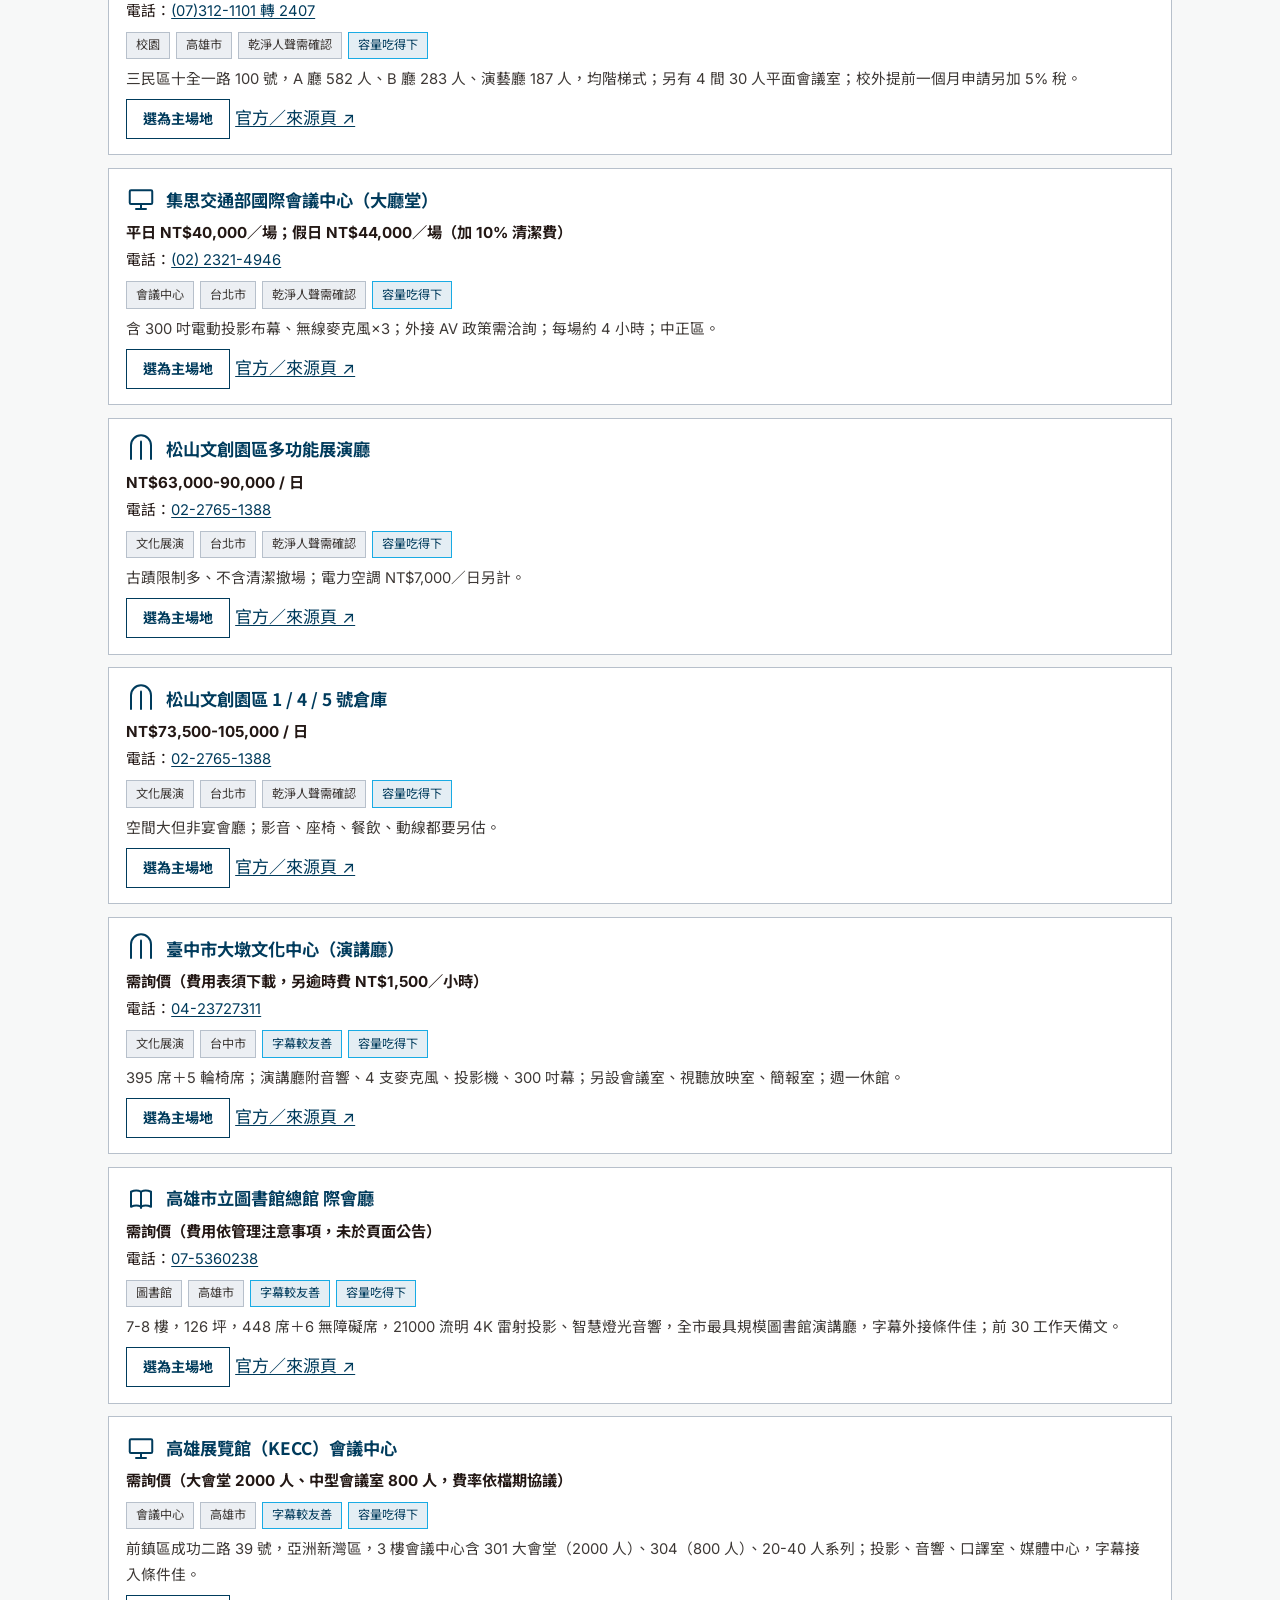
==== commit 286cd884: "feat: add Taiwan Tech Arena (TTA) to Taipei venue options Address, phone, and venue-rental service c" ====
--- a/index.html
+++ b/index.html
@@ -224,7 +224,12 @@
 .wrap a:not(.btn):hover,.wrap a:not(.btn):focus-visible{background:var(--cta);color:var(--cta-text);text-decoration-thickness:2px;outline:3px solid var(--accent);outline-offset:1px;}
 @media (prefers-reduced-motion:reduce){*{transition:none!important;scroll-behavior:auto!important;}}
 @media (max-width:600px){.banner h1{font-size:1.45rem;}.banner-in{padding:.85rem 1.1rem .85rem;align-items:flex-start;flex-direction:column;gap:.5rem;}.banner-links a,.banner-links button{margin-left:0;margin-right:1.3rem;}}
-@media (max-width:600px){#f-online-people{width:100%;flex-wrap:wrap;}#f-online-people .hint{flex-basis:100%;}}
+@media (max-width:600px){
+ #f-online-people{width:100%;}
+ .cset{flex-wrap:wrap;align-items:flex-start;}
+ .cset>span.lbl{display:inline-flex;align-items:center;min-height:34px;}
+ .cset .hint{flex-basis:100%;}
+}
 .vphone{font-size:.92rem;margin:.15rem 0 .1rem;color:var(--ink);}
 .pdfrow{display:flex;gap:.6rem;flex-wrap:wrap;align-items:center;margin:.3rem 0 .7rem;}
 @media print{
@@ -498,6 +503,7 @@
  {"n": "臺北市非政府組織（NGO）會館演講室", "area": "taipei", "type": "公有", "capMin": 80, "capMax": 80, "capNote": null, "priceText": "NT$1,400／4 小時場次（保證金 NT$2,000）", "priceFrom": 1400, "unit": "場", "cap": "uncertain", "cost": "low", "note": "含無線麥克風×2、音控、投影布幕；其他線材需自備；優先 NPO／社團／政府／學校；禁營利競選宗教宣傳。", "src": "https://service.gov.taipei/rental/VenueDetail/ce92067cb9cb","phone":"02-2720-8889轉1909"},
  {"n": "台北 NPO HUB（Impact Foundry 活動場域）", "area": "taipei", "type": "社創", "capMin": 60, "capMax": 80, "capNote": "低可信度（官網以坪數描述，人數來自新聞稿）", "priceText": "NT$5,000／小時（NPO／NGO／社企另有優惠）", "priceFrom": 5000, "unit": "小時", "cap": "uncertain", "cost": "high", "note": "含桌椅、WiFi、投影機、音響、麥克風、HDMI；NPO／NGO 折扣；人數上限需洽詢確認。", "src": "https://www.npohub.taipei/%E7%A9%BA%E9%96%93%E7%A7%9F%E5%80%9F","phone":"+886.2.2301.2160"},
  {"n": "社會創新實驗中心（仁愛路）", "area": "taipei", "type": "社創", "capMin": 30, "capMax": 40, "capNote": "低可信度（大型會議室 A/B 各 21 坪，人數為官網估計值）", "priceText": "需詢價（以時段計費，詳場地管理手冊）", "priceFrom": null, "unit": "ask", "cap": "uncertain", "cost": "ask", "note": "限社會創新／SDGs 相關活動；大型會議室 A/B 各約 30–40 人；洽 socinlab@gmail.com；中心有最終審核權。", "src": "https://startup.sme.gov.tw/sitaiwan/Home/spaceRent","phone":"02-2586-5000"},
+ {"n": "臺灣科技新創基地 TTA（台北小巨蛋 3 樓）", "area": "taipei", "type": "社創", "capMin": null, "capMax": null, "capNote": "需確認（官方頁面未載活動空間容納人數）", "priceText": "需詢價（場地外借洽基地）", "priceFrom": null, "unit": "ask", "cap": "uncertain", "cost": "ask", "note": "松山區南京東路四段 2 號 3 樓（台北小巨蛋內）；國科會設立的科技新創基地，服務含場地外借、活動與課程舉辦；全區約 900 坪、22 間會議室與活動空間（數字出自空間營運夥伴 FutureWard 頁面，需確認）；官網 taiwanarena.tech；洽 info@taiwanarena.tech。", "src": "https://startup.sme.gov.tw/home/modules/rmap/space_detail.php?sId=380","phone":"02-2570-0202"},
  {"n": "TCCC 台北長安館", "area": "taipei", "type": "共創空間", "capMin": 6, "capMax": 126, "capNote": null, "priceText": "NT$400–NT$2,000／小時（依教室大小；假日加成）", "priceFrom": 400, "unit": "小時", "cap": "uncertain", "cost": "low", "note": "8 間教室最大合併 126 人；免費投影機、無線麥克風、WiFi、白板；支援直播、HDMI；近中山／善導寺／松江南京站。", "src": "https://www.tpqc.com.tw/%E5%A0%B4%E5%9C%B0%E7%A7%9F%E7%94%A8/%E5%8F%B0%E5%8C%97%E5%A0%B4%E9%A4%A8/%E5%8F%B0%E5%8C%97%E9%95%B7%E5%AE%89%E9%A4%A8/","phone":"02-6605-0418"},
  {"n": "集思交通部國際會議中心（大廳堂）", "area": "taipei", "type": "會議中心", "capMin": 400, "capMax": 400, "capNote": null, "priceText": "平日 NT$40,000／場；假日 NT$44,000／場（加 10% 清潔費）", "priceFrom": 40000, "unit": "場", "cap": "uncertain", "cost": "high", "note": "含 300 吋電動投影布幕、無線麥克風×3；外接 AV 政策需洽詢；每場約 4 小時；中正區。", "src": "https://www.meeting.com.tw/motc/auditorium.php","phone":"(02) 2321-4946"},
  {"n": "POPOP 瓶蓋工廠台北製造所（展演空間）", "area": "taipei", "type": "主題空間", "capMin": 60, "capMax": 298, "capNote": "低可信度（人數依棟別及座位配置差異大）", "priceText": "NT$24,000–NT$52,500／日（依棟別）", "priceFrom": 24000, "unit": "日", "cap": "uncertain", "cost": "high", "note": "南港文化資產再生空間；含 10% 服務費及用電；小廳 A1 多功能 30 人 NT$7,000／小時；每 4 小時一時段。", "src": "https://popoptaipei.com/space/","phone":"02-2785-9900"},
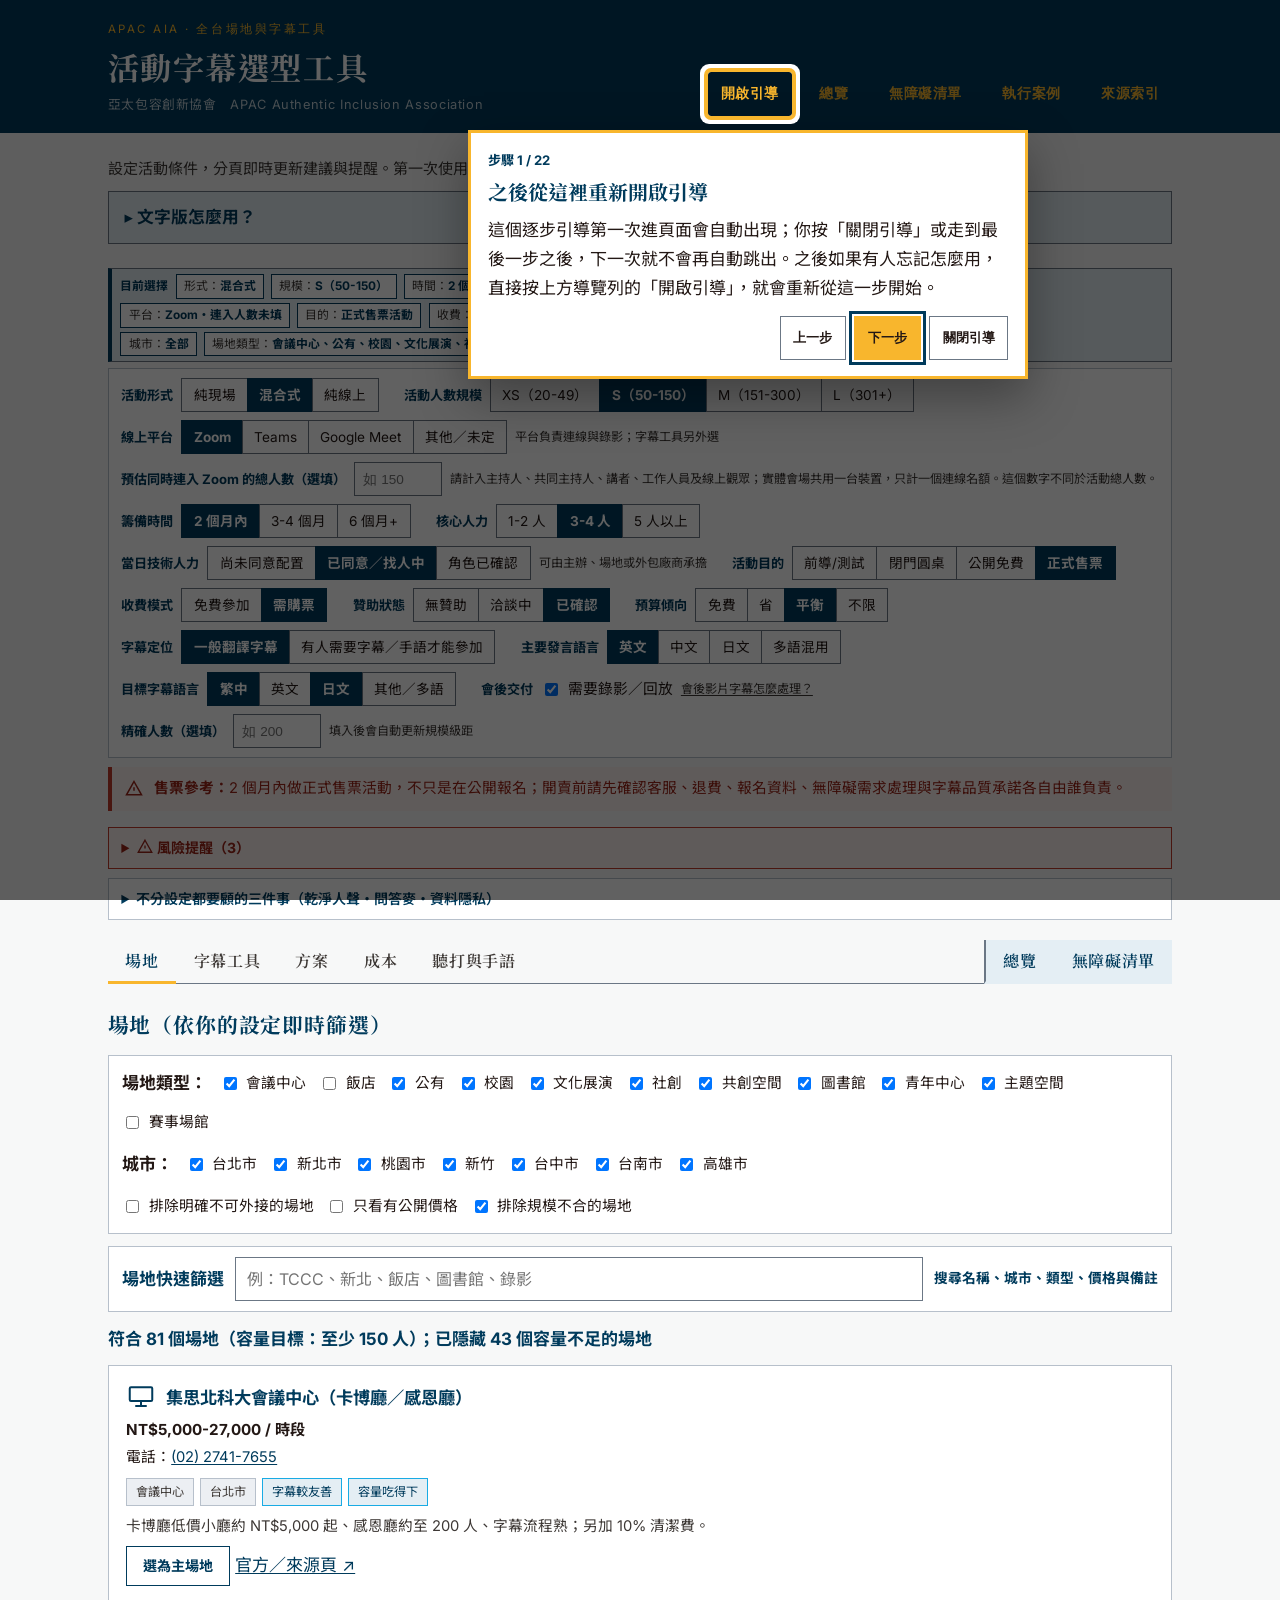
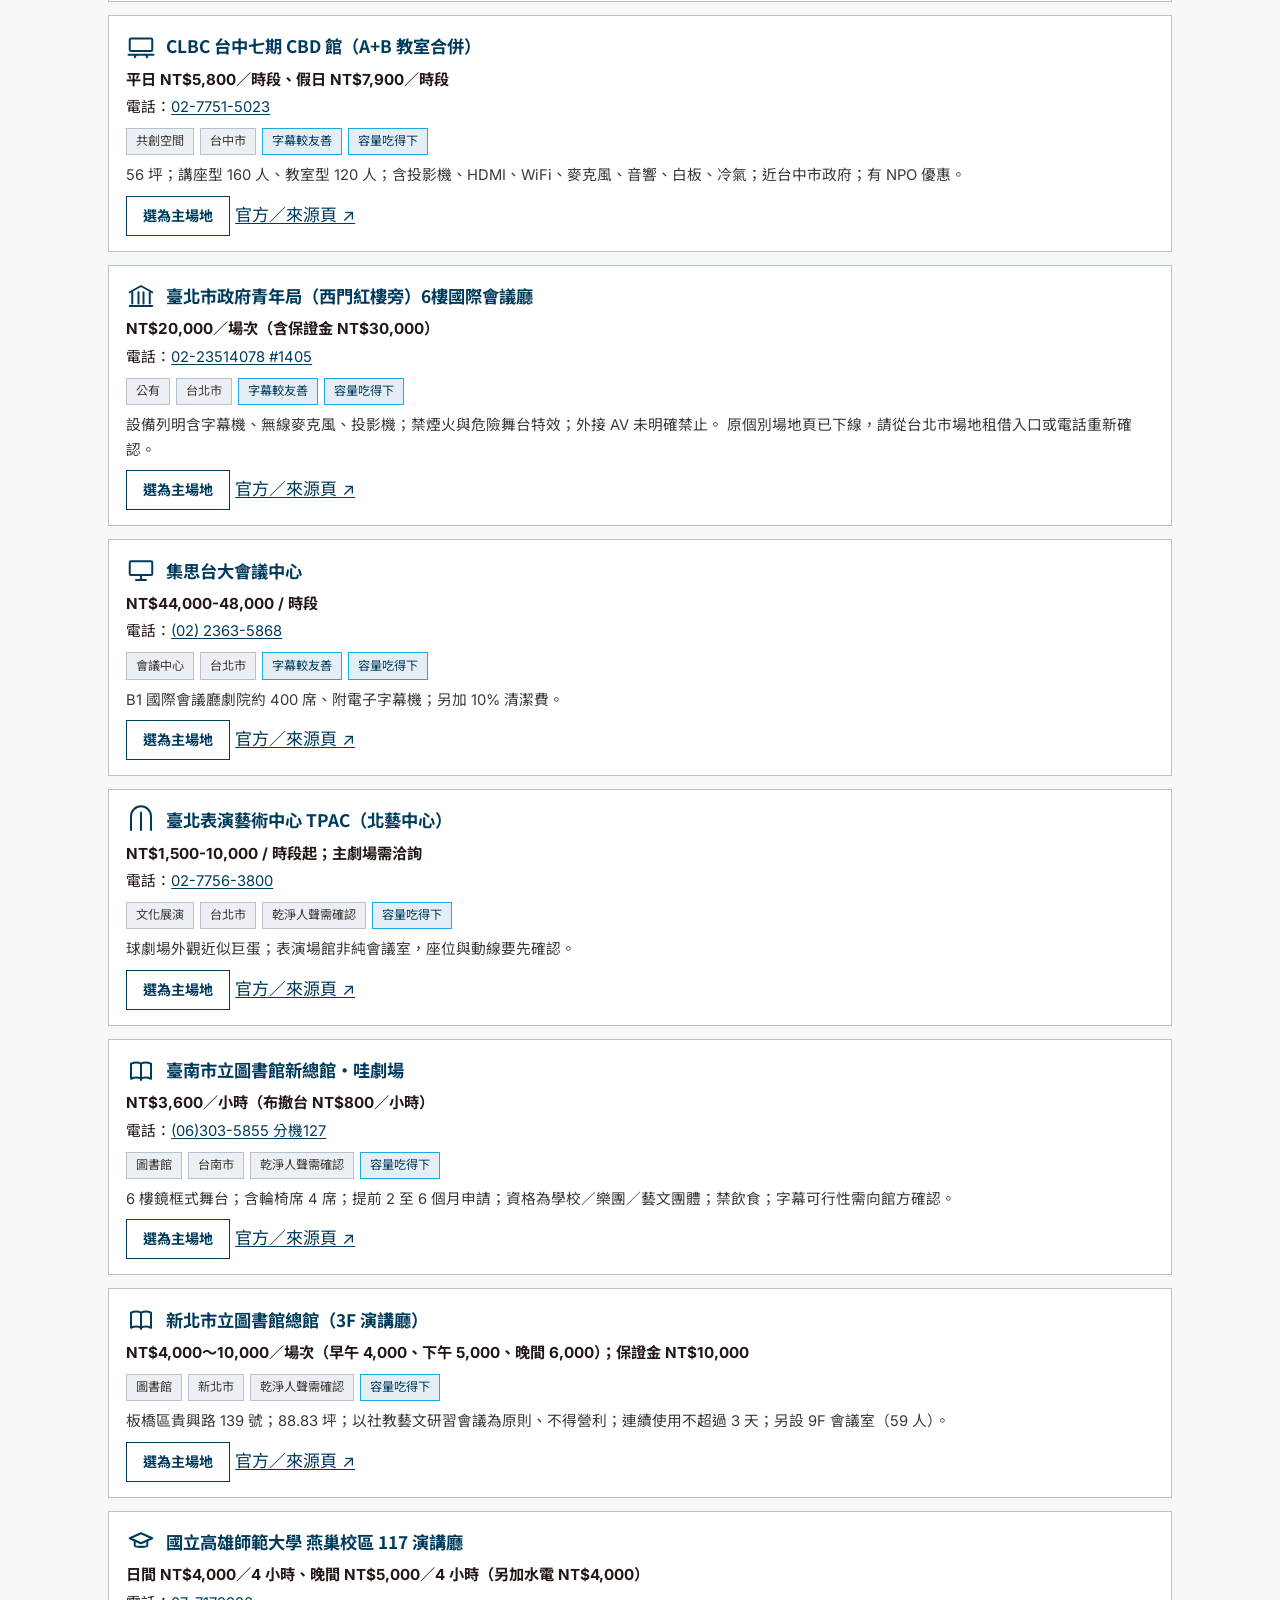
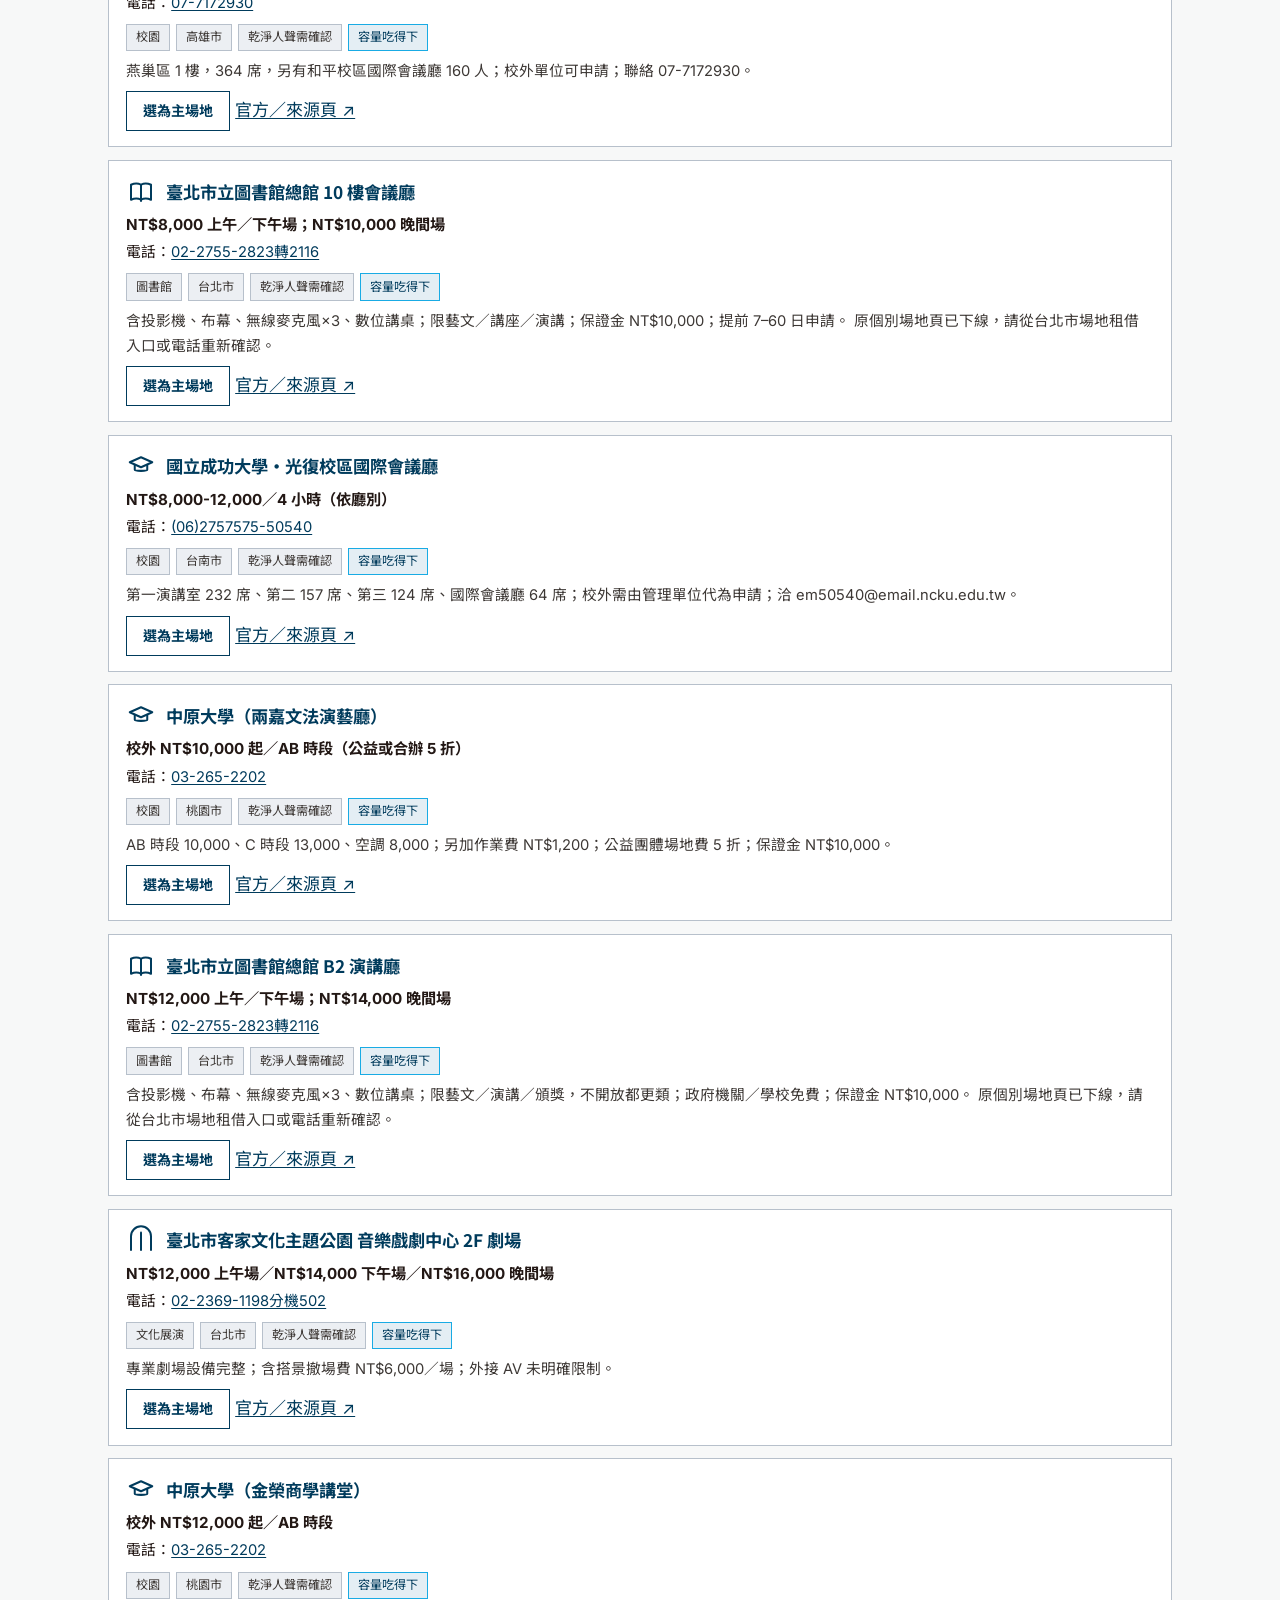
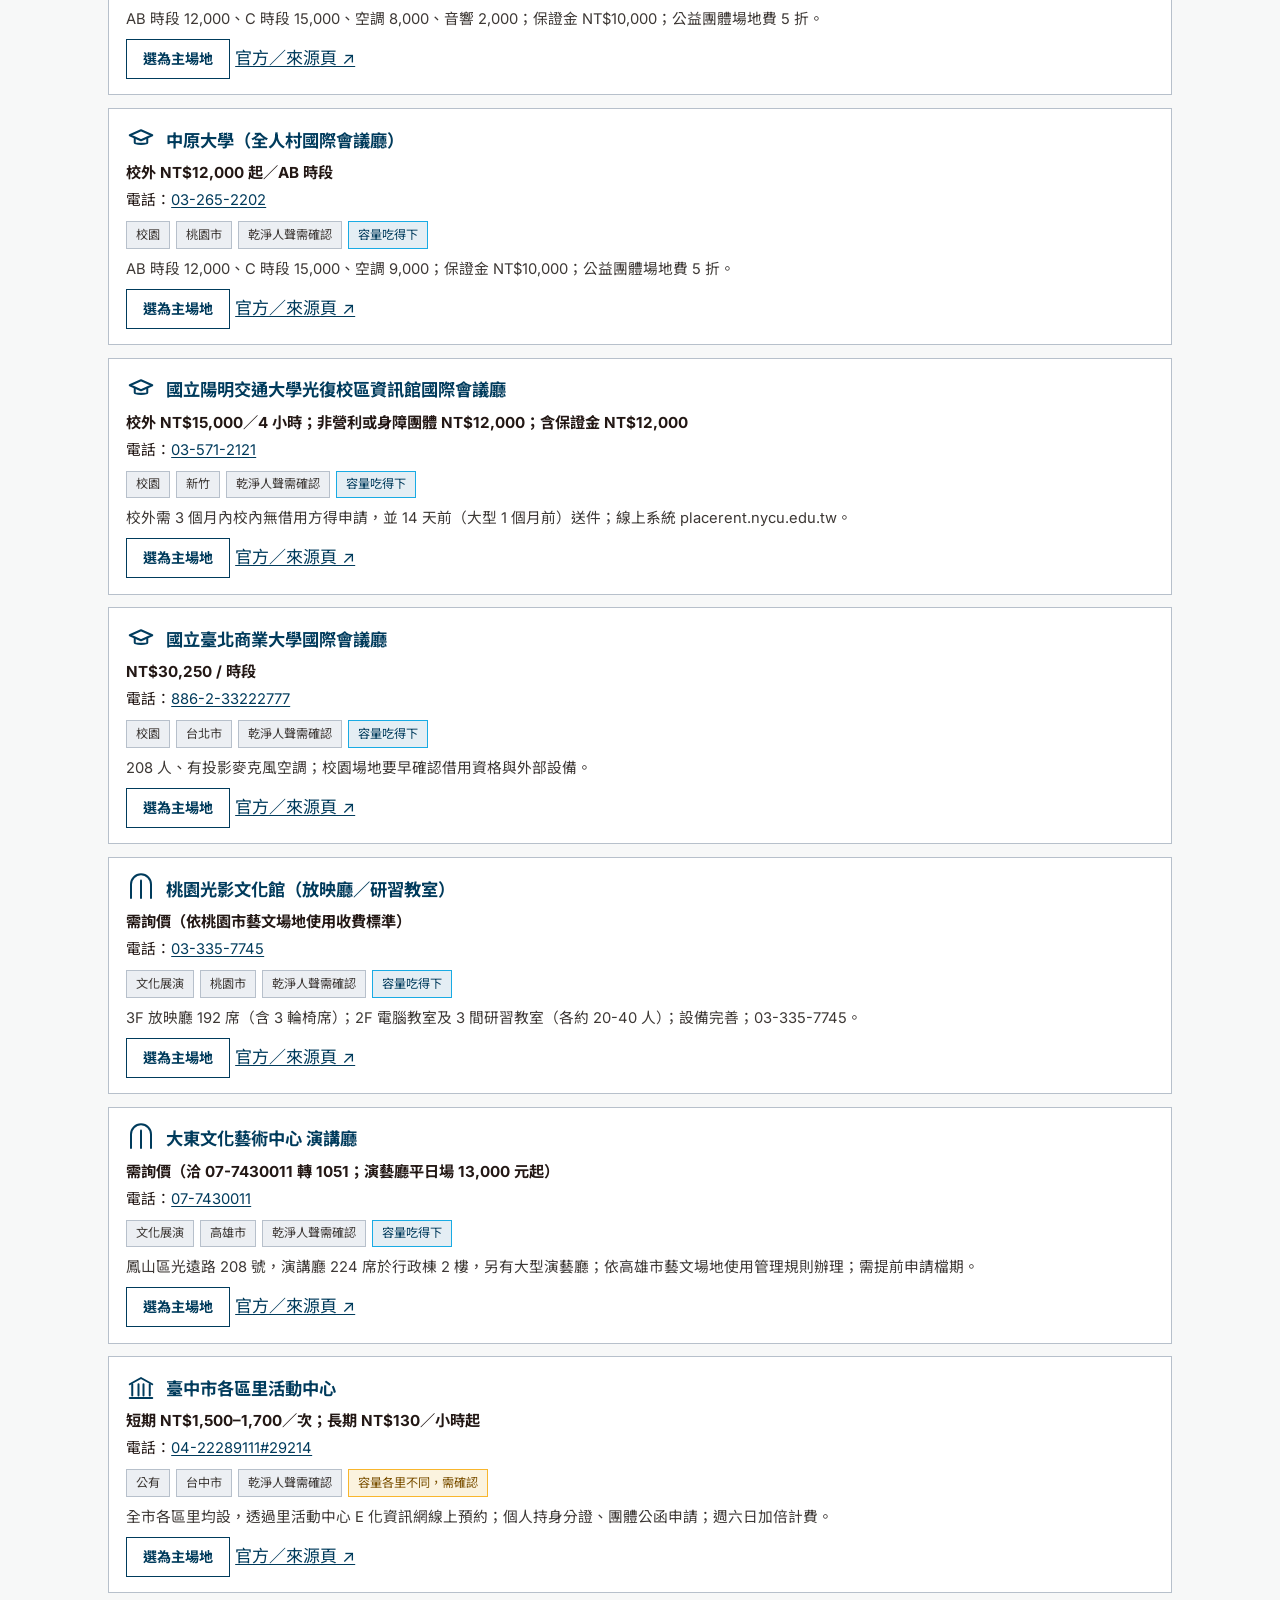
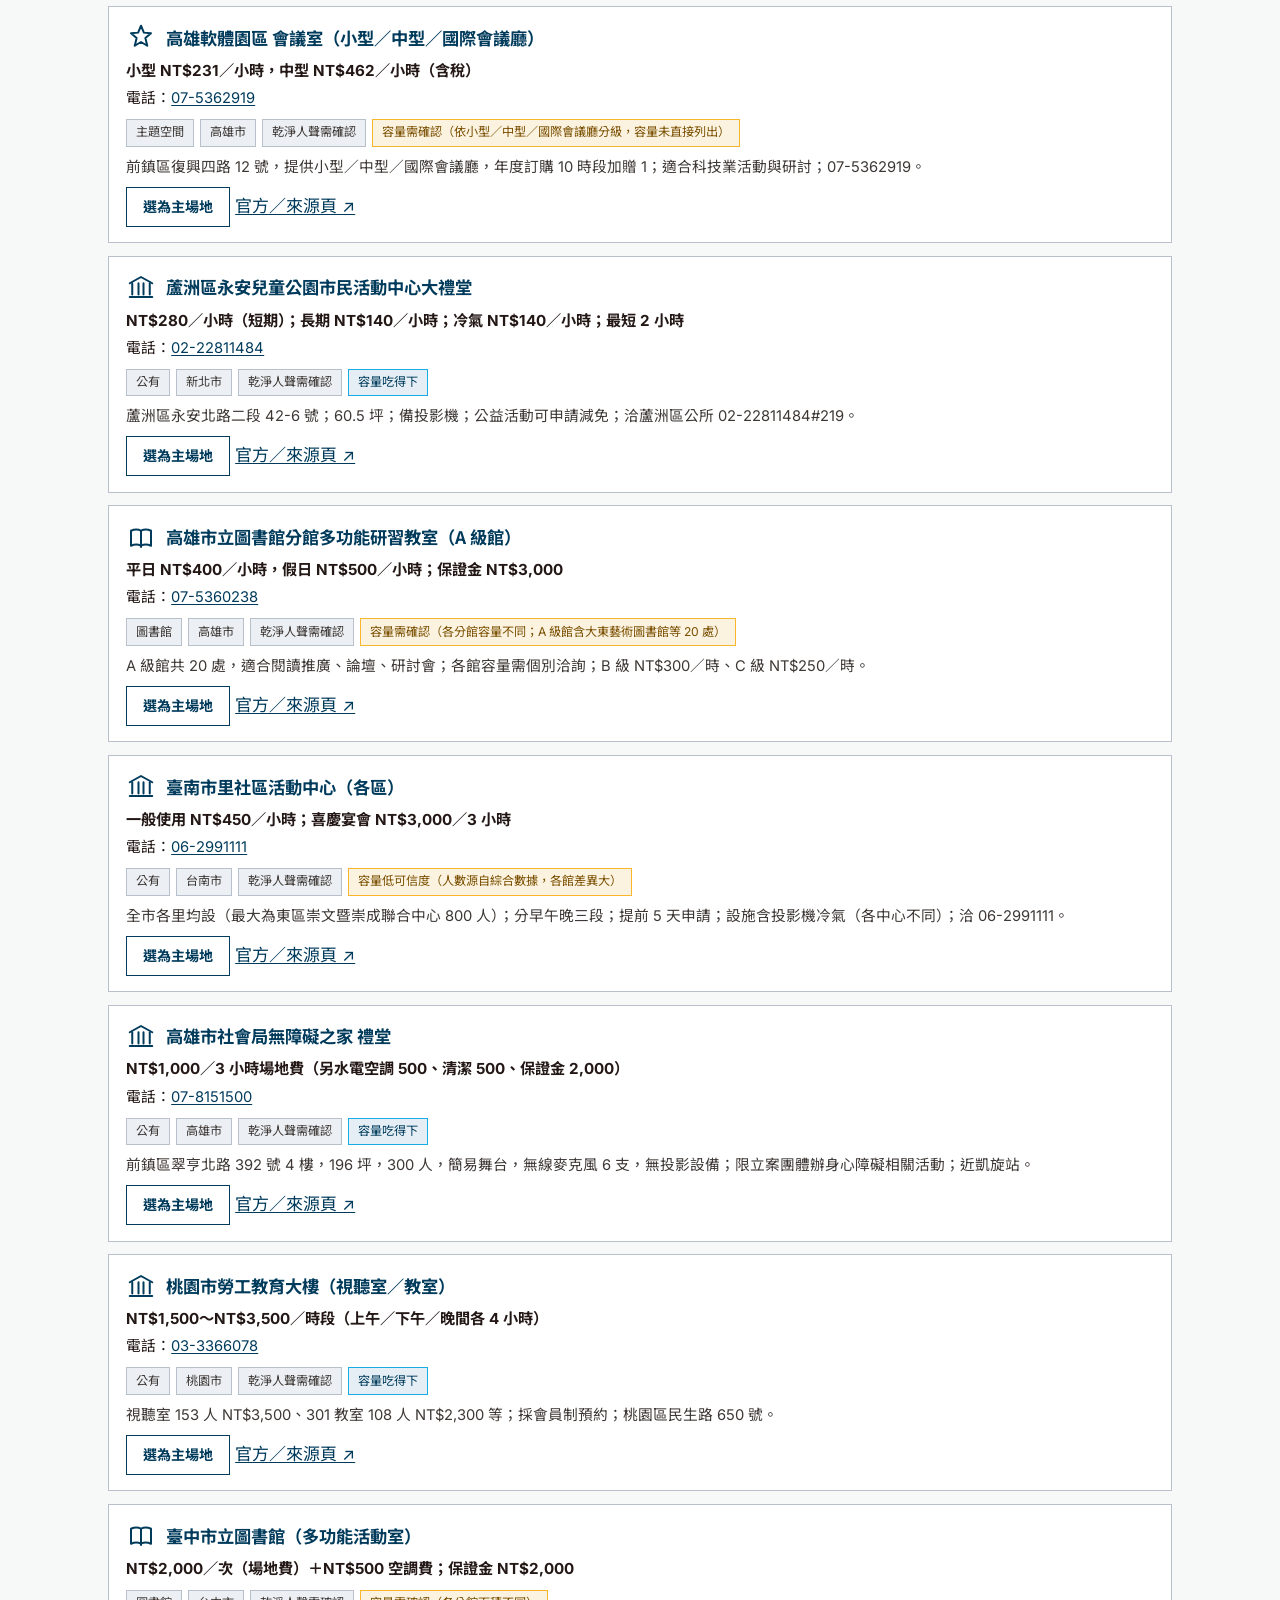
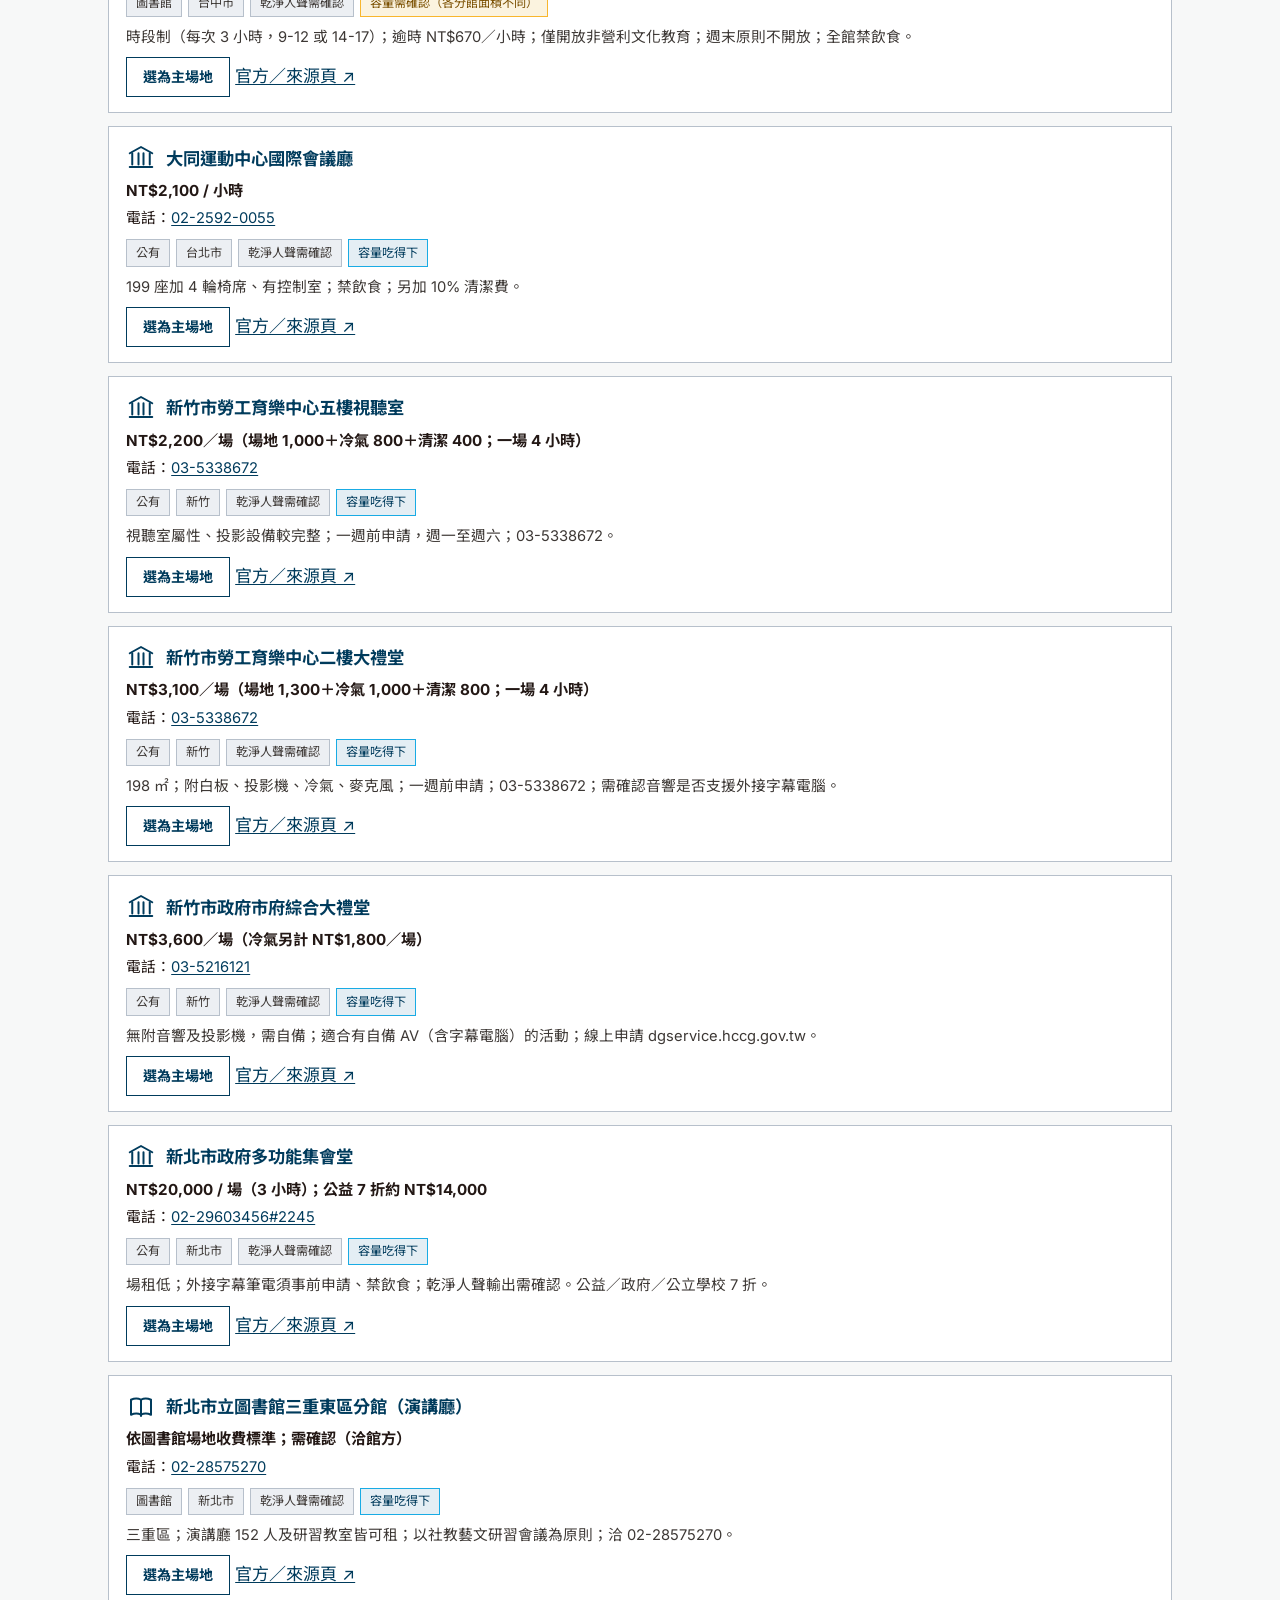
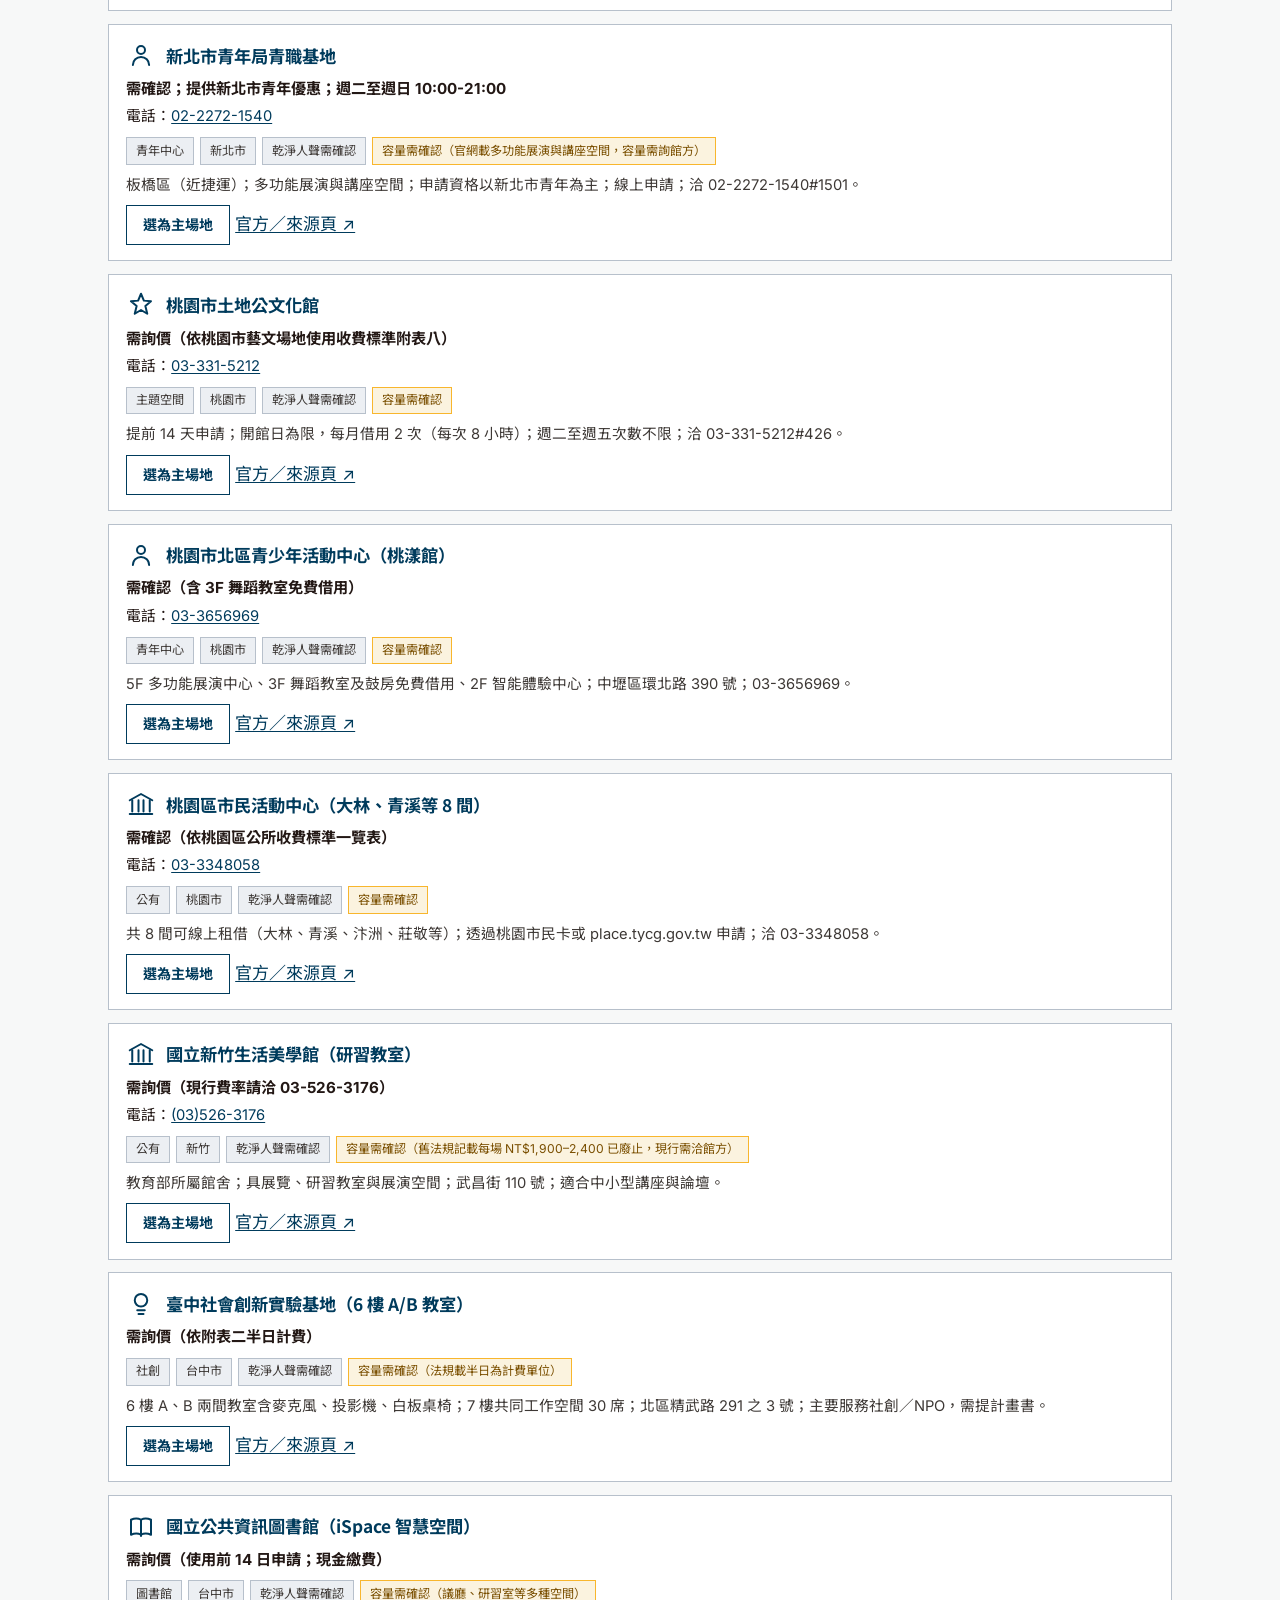
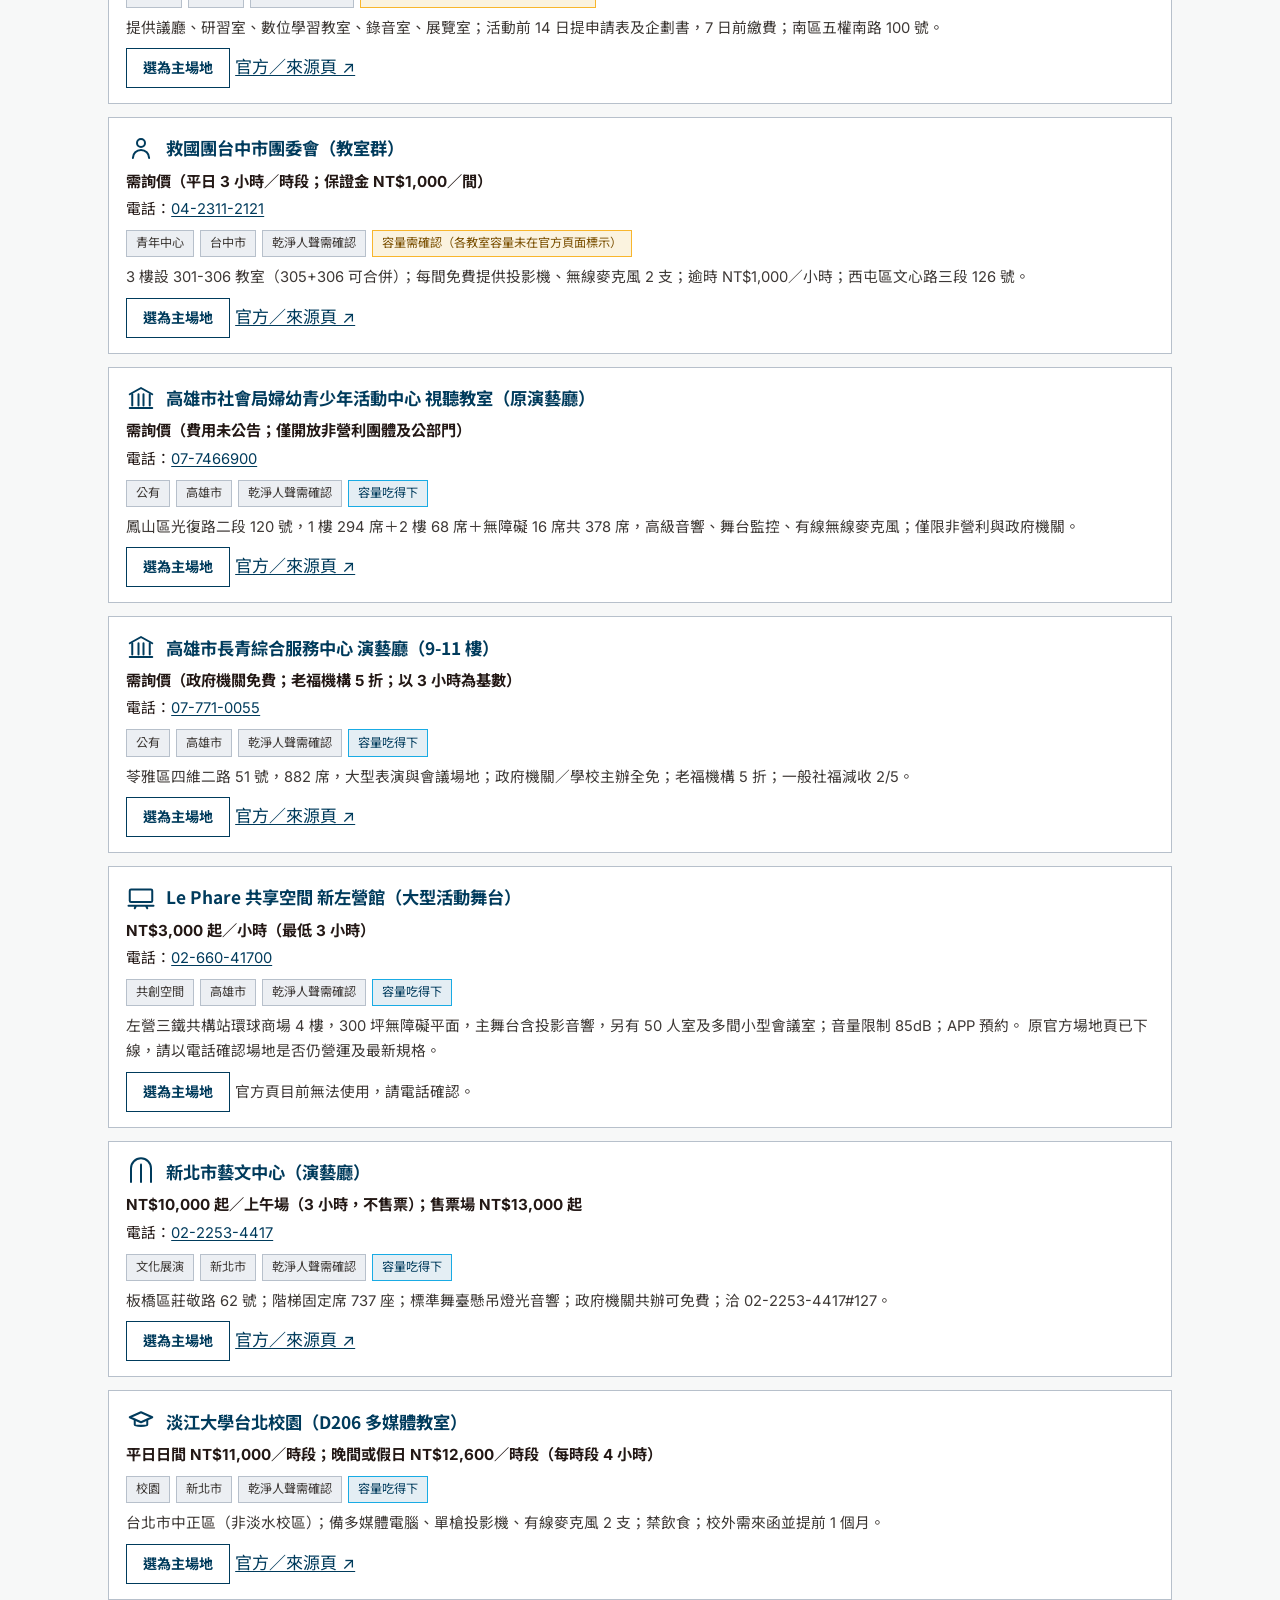
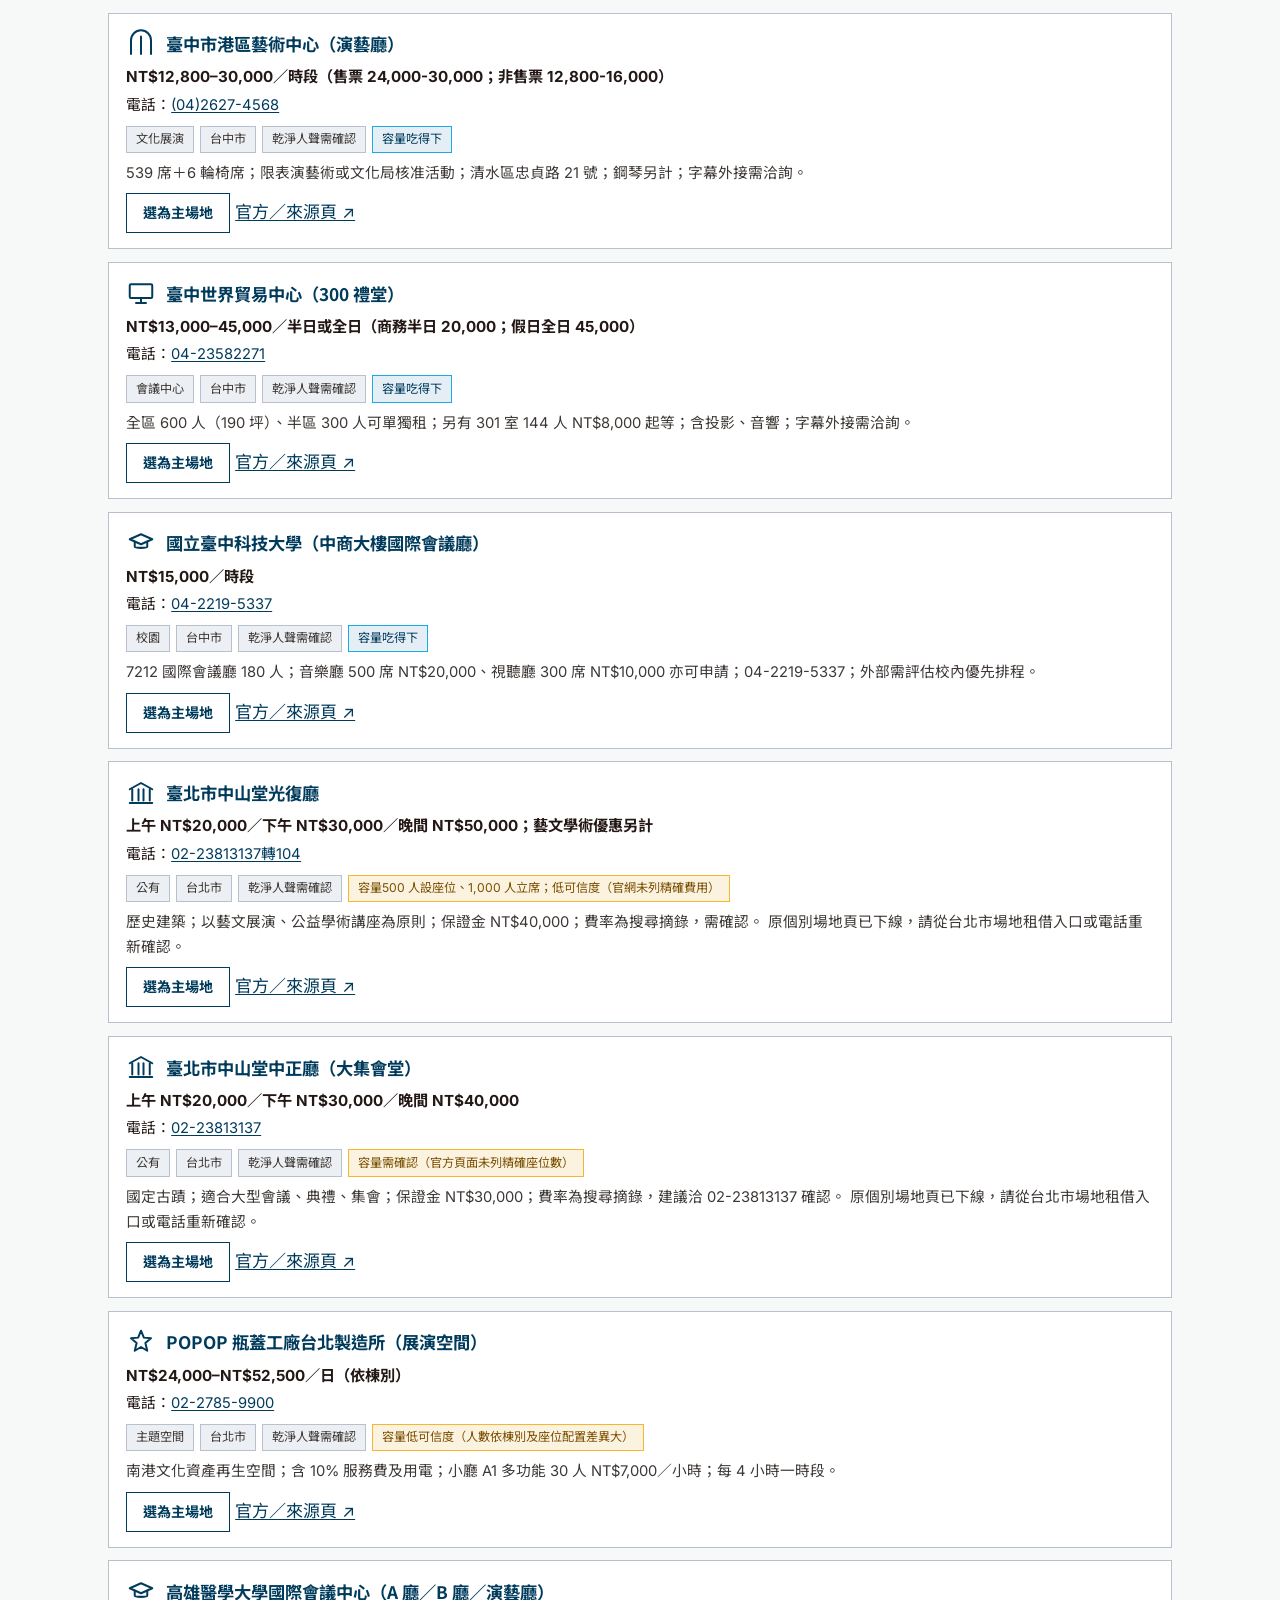
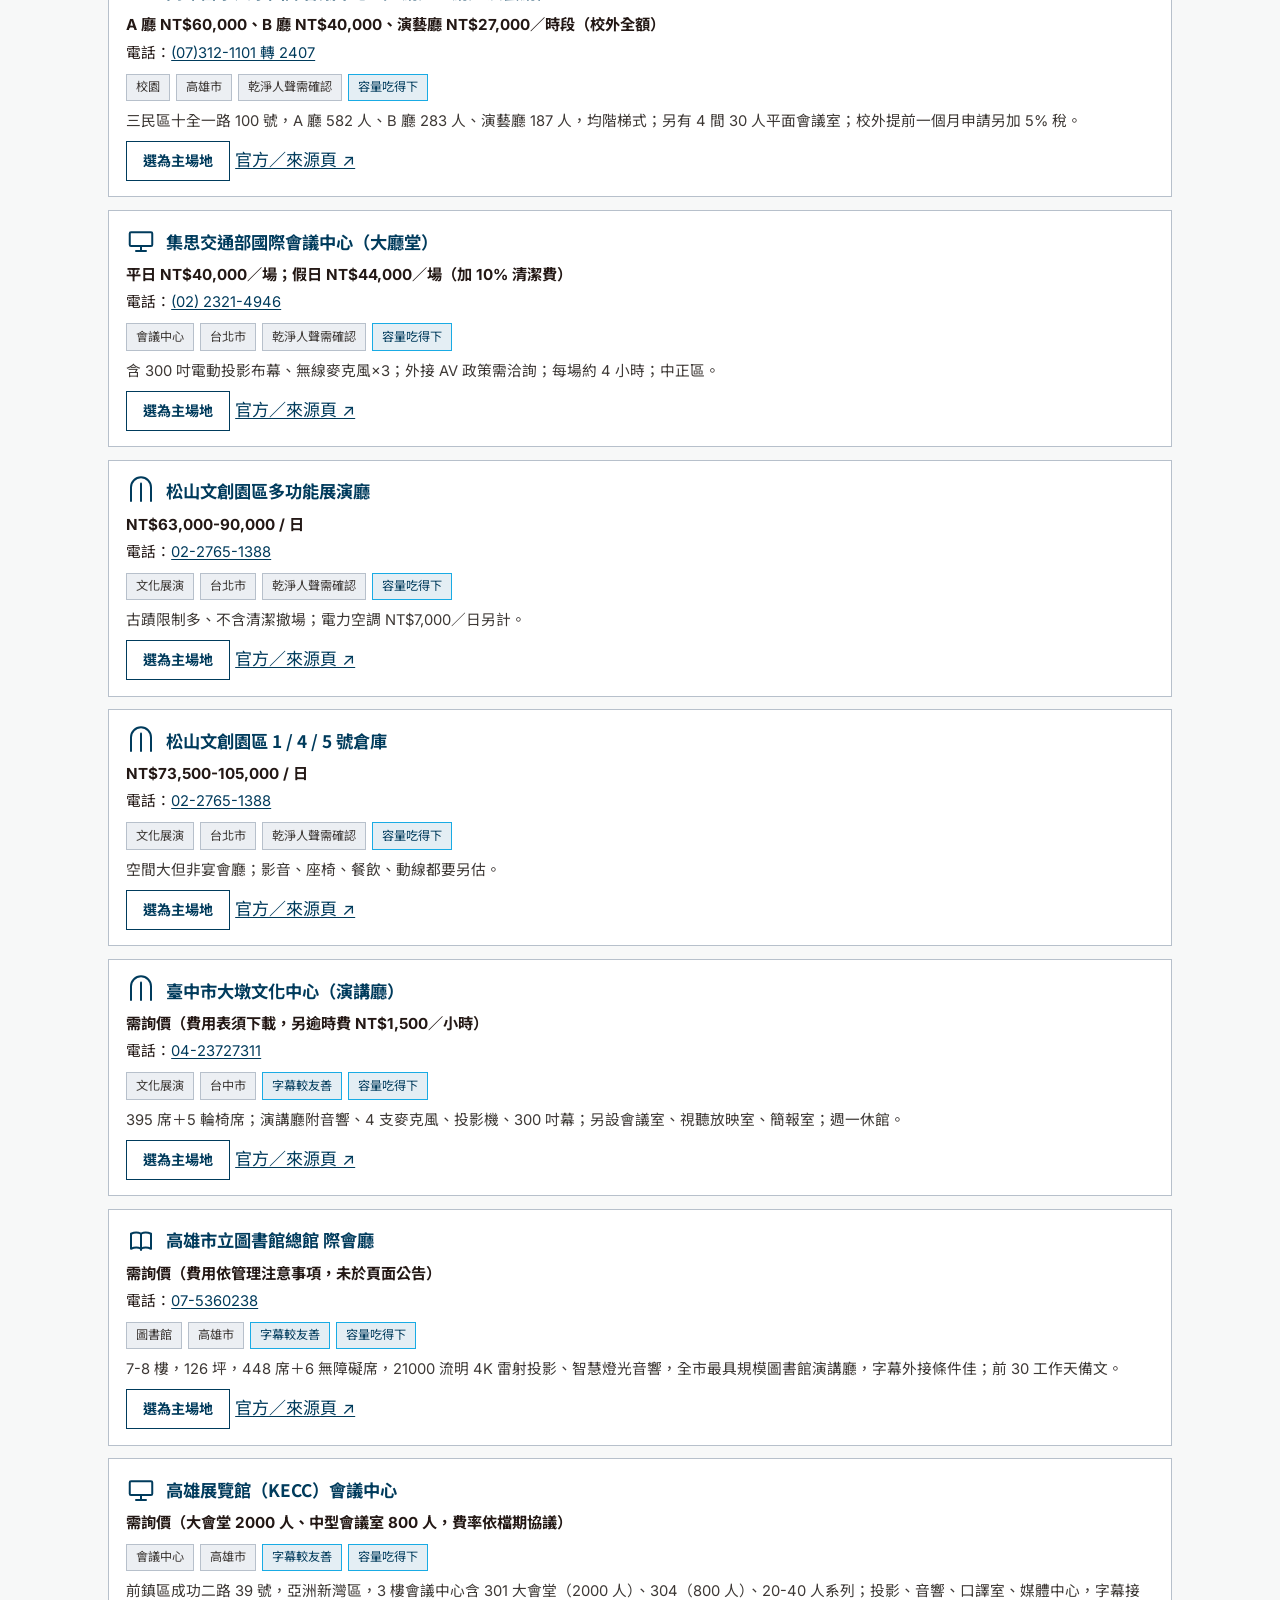
==== commit e3e9793c: "feat: drive Zoom licensing advice by concurrent connections - Field renamed to 預估同時連入 Zoom 的總人數 (dyn" ====
--- a/index.html
+++ b/index.html
@@ -114,6 +114,8 @@
 .seg input:focus-visible + span.opt{outline:3px solid var(--cta);outline-offset:-3px;z-index:1;}
 .people-in{min-height:34px;padding:.1rem .5rem;border:1px solid var(--line-strong);width:5.5rem;font-size:.85rem;}
 .hint{color:var(--muted);font-size:.76rem;}
+.planlist{margin:.2rem 0 .5rem;padding-left:1.15rem;font-size:.85rem;}
+.planlist li{margin:.3rem 0;}
 
 .reminders{margin:.55rem 0 0;background:var(--paper);border:1px solid var(--line);}
 .reminders>summary{cursor:pointer;padding:.5rem .8rem;font-size:.88rem;color:var(--accent);font-weight:600;transition:background .14s ease;}
@@ -315,9 +317,9 @@
         <span class="hint">平台負責連線與錄影；字幕工具另外選</span>
       </div>
       <div class="cset" id="f-online-people">
-        <span class="lbl"><label for="online-people-in">預估同時在線人數（選填）</label></span>
-        <input class="people-in" type="number" id="online-people-in" min="1" inputmode="numeric" placeholder="如 40">
-        <span class="hint">用來估算平台方案；一般不是每位參與者各買一份授權</span>
+        <span class="lbl"><label for="online-people-in" id="online-people-label">預估同時連入 Zoom 的總人數（選填）</label></span>
+        <input class="people-in" type="number" id="online-people-in" min="1" inputmode="numeric" placeholder="如 150" aria-describedby="online-people-hint">
+        <span class="hint" id="online-people-hint">請計入主持人、共同主持人、講者、工作人員及線上觀眾；實體會場共用一台裝置，只計一個連線名額。這個數字不同於活動總人數。</span>
       </div>
       <div class="cset">
         <span class="lbl" id="lbl-prep">籌備時間</span>
@@ -357,7 +359,7 @@
         <span class="lbl" id="lbl-charge">收費模式</span>
         <div class="seg" role="radiogroup" aria-labelledby="lbl-charge" id="f-charge">
           <label><input type="radio" name="charge" value="free"><span class="opt">免費參加</span></label>
-          <label><input type="radio" name="charge" value="ticketed" checked><span class="opt">正式售票</span></label>
+          <label><input type="radio" name="charge" value="ticketed" checked><span class="opt">需購票</span></label>
         </div>
       </div>
       <div class="cset">
@@ -476,7 +478,7 @@
 const TEAMLABEL={tiny:"1-2 人",small:"3-4 人",full:"5 人以上"};
 const TECHSTAFFLABEL={unapproved:"尚未同意配置",planning:"已同意／找人中",confirmed:"角色已確認"};
 const PURPOSELABEL={pilot:"內部測試 / 前導場",roundtable:"閉門圓桌 / 專家討論",publicFree:"公開免費活動",ticketed:"正式售票活動"};
-const CHARGELABEL={free:"免費參加",ticketed:"正式售票"};
+const CHARGELABEL={free:"免費參加",ticketed:"需購票"};
 const SPONSORLABEL={none:"無贊助",talking:"洽談中",confirmed:"已確認"};
 const SPEECHLABEL={en:"英文",zhtw:"中文",ja:"日文",multi:"多語混用"};
 const CAPTIONLANGLABEL={zhtw:"繁中",en:"英文",ja:"日文",other:"其他／多語"};
@@ -713,7 +715,25 @@
  why:"基本字幕依 Google 帳號與 Workspace 版本提供；Translated Captions 適用 Business Standard、Business Plus、Enterprise Standard／Plus 與 Google AI Pro for Education 等符合資格方案，不應一概寫成另購 Gemini。錄影可選擇記錄字幕，但獨立逐字稿目前不含繁中，不能把即時繁中翻譯當成可直接下載的最終字幕。",
  capacityUrl:"https://support.google.com/meet/answer/10620582"
 });
-Object.assign(TOOLS.find(t=>t.name.startsWith("Zoom ")),{capacityUrl:"https://support.zoom.com/hc/en/article?id=zm_kb&sysparm_article=KB0068002"});
+const ZOOM_CHECK_DATE="2026-07-21";
+const ZOOM_PLANS=[
+ {name:"Basic（免費）",cap:"100 人",dur:"單場約 40 分鐘",tc:"無",rec:"無雲端錄影",use:"測試連線；不適合正式活動"},
+ {name:"Workplace Pro",cap:"100 人",dur:"單場最多 30 小時",tc:"不含；可加購 Translated Captions add-on",rec:"雲端錄影（儲存空間另確認）",use:"同時連入 1-100 人"},
+ {name:"Workplace Business",cap:"300 人",dur:"單場最多 30 小時",tc:"不自動內含；Business Plus 內含，其餘需加購 add-on",rec:"雲端錄影（儲存空間另確認）",use:"同時連入 101-300 人"},
+ {name:"Enterprise",cap:"500 人",dur:"單場最多 30 小時",tc:"Essentials／Plus／Premier 內含",rec:"雲端錄影（儲存空間另確認）",use:"同時連入 301-500 人"},
+ {name:"Large Meeting（add-on）",cap:"擴充至 500 或 1,000 人（多份不可疊加）",dur:"依主方案",tc:"與翻譯字幕無關",rec:"依主方案",use:"人數超過主方案容量時搭配 Pro／Business"},
+ {name:"Translated Captions（add-on）",cap:"依主方案",dur:"依主方案",tc:"加購後指派給實際建立及主持會議的帳號；主持人啟用後參與者可自選語言，不需各買授權",rec:"依主方案",use:"方案未內含翻譯字幕時；價格洽 Zoom 銷售"}
+];
+Object.assign(TOOLS.find(t=>t.name.startsWith("Zoom ")),{
+ capacityUrl:"https://support.zoom.com/hc/en/article?id=zm_kb&sysparm_article=KB0068002",
+ durationUrl:"https://support.zoom.com/hc/en/article?id=zm_kb&sysparm_article=KB0067966",
+ largeMeetingUrl:"https://support.zoom.com/hc/en/article?id=zm_kb&sysparm_article=KB0065116",
+ captionChangeUrl:"https://support.zoom.com/hc/en/article?id=zm_kb&sysparm_article=KB0063899",
+ translationUrl:"https://support.zoom.com/hc/en/article?id=zm_kb&sysparm_article=KB0059081",
+ plans:ZOOM_PLANS,plansChecked:ZOOM_CHECK_DATE,
+ why:"Zoom 授權看「同時連入的總人數」（含主持人、共同主持人、講者、工作人員與線上觀眾），不是活動總人數。普通 Pro 與普通 Business 都不內含 Translated Captions：內含的是 Business Plus 與 Enterprise Essentials／Plus／Premier；其他符合資格帳號可加購 add-on，並指派給實際建立及主持會議的帳號。主持人啟用後，參與者可自選字幕語言，不需各買授權。官方不公開固定價格，需洽 Zoom 銷售。",
+ recordingNote:"付費方案支援雲端錄影，儲存空間依方案另行確認。2026-05-18 起會議中的 closed captions 不能再直接儲存或下載；要保留文字紀錄，須先啟用 Meeting transcripts。即時字幕不能直接當可公開發布的最終字幕，會後仍要匯出、人工校對與處理語言版本；錄影、逐字稿與字幕的告知及資料處理由活動團隊確認。"
+});
 const TOOL_TRANSLATION_UPDATES={
  "Vurbo.ai":{why:"台灣優先的會議字幕／翻譯候選。官方會議版寫明可從 100+ 語言選最多 8 種，觀眾用 QR 或 session code 在瀏覽器選字幕或音訊語言；適合現場＋線上都要 BYOD 字幕的正式試用。採購前要確認本次英日中語言組合、同時語言數、現場音訊輸入與人數上限。",translationUrl:"https://vurbo.ai/conference-version",translationLabel:"Vurbo Conference Version",translationNote:"官方頁明確列即時字幕／音訊語言、QR/session code 與最多 8 種指定語言。"},
  "KKCO 人工智慧翻譯":{why:"台灣服務型候選。官方頁寫明 72 種語言、0.3 秒辨識＋0.8 秒翻譯，字幕可上大螢幕或讓觀眾掃 QR Code 用手機看；優點是有在地工程支援與術語準備，適合非技術團隊。採購前要確認報價、駐點範圍、可同時顯示語言數與資料處理條款。",translationUrl:"https://www.kkco.com.tw/solutions/ai-translation-system/",translationLabel:"KKCO 活動 AI 即時翻譯服務",translationNote:"官方頁明確列即時翻譯、72 語言、大螢幕／QR Code 呈現與逐字稿。"},
@@ -821,7 +841,7 @@
  const translated=[...state.captionLangs].some(x=>x!==state.speech);
  const source=state.speech==="multi"?"各發言語言":SPEECHLABEL[state.speech];
  if(state.format==="onsite")return `純現場錄影由場地或影音團隊保留原音；${source}逐字稿與${translated?"翻譯後字幕":"字幕"}須在會後另行產生並人工校對；`;
- if(state.platform==="zoom")return `Zoom 可集中雲端錄影與支援語言的原文逐字稿；${translated?"翻譯後字幕仍須會後另行產生並人工校對":"公開上架前仍須人工校對"}；`;
+ if(state.platform==="zoom")return `Zoom 付費方案可雲端錄影（儲存空間另確認）；2026-05-18 起會中字幕不能直接儲存或下載，要保留文字須先啟用 Meeting transcripts；${translated?"翻譯後字幕仍須會後另行產生並人工校對":"公開上架前仍須人工校對"}；`;
  if(state.platform==="teams")return `Teams 可錄影並保存原文逐字稿；即時翻譯字幕不等於會後可下載的翻譯逐字稿，${translated?"翻譯後字幕須另做並校對":"上架前仍須校對"}；`;
  if(state.platform==="meet")return `Google Meet 錄影可選擇記錄字幕，但獨立逐字稿的語言支援與即時翻譯字幕不同；${translated?"翻譯後字幕須另做並校對":"上架前仍須校對"}；`;
  return `請先確認所選平台能否匯出錄影、原音與逐字稿；${translated?"翻譯後字幕須另做並人工校對":"上架前仍須人工校對"}；`;
@@ -836,14 +856,24 @@
 function peopleMax(){return state.people&&state.people>0?state.people:SIZE_RANGE[state.size][1];}
 function peopleMin(){return state.people&&state.people>0?state.people:SIZE_RANGE[state.size][0];}
 function sizeForPeople(n){return n<=49?"XS":n<=150?"S":n<=300?"M":"L";}
+// Zoom 授權分段（依官方容量／時長文件，查核日期見 ZOOM_CHECK_DATE）
+function zoomPlanAdvice(n){
+ if(n<=100)return {main:"Zoom Workplace Pro（100 人）即可",extra:"免費 Basic 單場約 40 分鐘，不適合正式活動"};
+ if(n<=300)return {main:"優先 Zoom Workplace Business（300 人）",alt:"已有 Pro 則可用 Pro＋Large Meeting 500 替代"};
+ if(n<=500)return {main:"Business 或 Pro 搭配 Large Meeting 500，或容量符合的 Enterprise（500 人）"};
+ return {main:"需更高容量的 Large Meeting、Zoom Webinar 或 Zoom Events",extra:"超過 500 人請先與 Zoom 確認可行方案"};
+}
 function platformCapacityNote(){
  if(state.format==="onsite")return "純現場活動不需要線上平台容量。";
- if(!state.onlinePeople)return `請填預估同時在線人數，再確認 ${PLATFORMLABEL[state.platform]} 容量；一般先估 1 個主辦／主持帳號授權，不是每位參與者各買一份。`;
+ if(!state.onlinePeople)return `請先填「預估同時連入的總人數」再確認 ${PLATFORMLABEL[state.platform]} 方案；活動總人數不能拿來推定授權。一般先估 1 個主辦／主持帳號授權，不是每位參與者各買一份。`;
  const n=state.onlinePeople;
- if(state.platform==="zoom")return n<=100?`${n} 人同時在線：預估 1 個主持人授權；Zoom Pro 的 100 人容量可能足夠，翻譯字幕另確認主持帳號是否有 Translated Captions。`:n<=300?`${n} 人同時在線：預估 1 個主持人授權；比較 Zoom Business 300 人與 Pro＋Large Meeting，Translated Captions 仍是另一項主持帳號授權。`:`${n} 人同時在線：預估至少 1 個主持人授權，再確認 Zoom Large Meeting／Events 容量；不要用活動總人數代替。`;
- if(state.platform==="teams")return n<=300?`${n} 人同時在線：預估 1 個主辦人帳號，需有 Teams 基礎授權；若全場要翻譯字幕，主辦人再具 Teams Premium 或符合資格的授權。`:`${n} 人同時在線：預估至少 1 個主辦人帳號，並確認約 1,000 人互動容量或改用 Town hall／view-only 模式。`;
- if(state.platform==="meet")return n<=100?`${n} 人同時在線：預估 1 個主辦人帳號；個人帳號或 Business Starter 的 100 人容量可能足夠，但翻譯字幕需符合資格的 Workspace 版本。`:n<=150?`${n} 人同時在線：預估 1 個主辦人帳號；Business Standard 的 150 人容量及翻譯字幕可能足夠。`:`${n} 人同時在線：預估至少 1 個主辦人帳號；需確認 Business Plus／Enterprise 等容量與翻譯字幕資格。`;
- return `${n} 人同時在線：預估至少 1 個主辦人帳號；請向平台確認容量、錄影、字幕與主持權限。`;
+ if(state.platform==="zoom"){
+  const a=zoomPlanAdvice(n);
+  return `${n} 人同時連入：${a.main}${a.alt?`；${a.alt}`:""}${a.extra?`；${a.extra}`:""}。付費方案單場最多 30 小時，全天活動不需另購時長；需要翻譯字幕另確認 Translated Captions 授權（見卡片方案速查）。預估 1 個主持帳號，不是每位參與者各買一份。`;
+ }
+ if(state.platform==="teams")return n<=300?`${n} 人同時連入：預估 1 個主辦人帳號，需有 Teams 基礎授權；若全場要翻譯字幕，主辦人再具 Teams Premium 或符合資格的授權。`:`${n} 人同時連入：預估至少 1 個主辦人帳號，並確認約 1,000 人互動容量或改用 Town hall／view-only 模式。`;
+ if(state.platform==="meet")return n<=100?`${n} 人同時連入：預估 1 個主辦人帳號；個人帳號或 Business Starter 的 100 人容量可能足夠，但翻譯字幕需符合資格的 Workspace 版本。`:n<=150?`${n} 人同時連入：預估 1 個主辦人帳號；Business Standard 的 150 人容量及翻譯字幕可能足夠。`:`${n} 人同時連入：預估至少 1 個主辦人帳號；需確認 Business Plus／Enterprise 等容量與翻譯字幕資格。`;
+ return `${n} 人同時連入：預估至少 1 個主辦人帳號；請向平台確認容量、錄影、字幕與主持權限。`;
 }
 const TOOL_LANG_SUPPORT={
  "Vurbo.ai":{confirmed:["en","zhtw","ja"]},"KKCO 人工智慧翻譯":{confirmed:["en","zhtw","ja"]},
@@ -909,11 +939,11 @@
  if(state.purpose==="roundtable"&&(state.size==="M"||state.size==="L")) out.push({s:"info",m:"<b>目的參考：</b>閉門圓桌通常不需要 M/L 場地規模；若目標是專家討論與紀錄，先看 XS/S、線上或小型 hybrid。"});
  if(state.sponsor==="talking"&&(state.purpose==="ticketed"||state.size==="M"||state.size==="L")) out.push({s:"high",m:"<b>贊助參考：</b>贊助洽談中不等於已確認預算。不要用未確認贊助支撐售票、CART／手語、直播製播或高規格場地承諾。"});
  if(state.purpose==="ticketed"&&state.charge!=="ticketed") out.push({s:"high",m:"<b>收費參考：</b>活動目的選了正式售票，但收費模式是免費參加。若這次不售票，請把活動目的改成公開免費、閉門圓桌或前導測試。"});
- if(state.purpose!=="ticketed"&&state.charge==="ticketed") out.push({s:"info",m:"<b>收費參考：</b>收費模式是正式售票，但活動目的不是正式售票。請確認是否真的要收費及承擔客服、退費與交付責任。"});
+ if(state.purpose!=="ticketed"&&state.charge==="ticketed") out.push({s:"info",m:"<b>收費參考：</b>收費模式是需購票，但活動目的不是正式售票。請確認是否真的要收費及承擔客服、退費與交付責任。"});
  if(!state.captionLangs.size) out.push({s:"high",m:"<b>語言參考：</b>尚未選目標字幕語言，工具無法判斷翻譯方向。至少選一種觀眾實際需要的字幕語言。"});
  if(state.speech==="multi") out.push({s:"info",m:"<b>語言參考：</b>主要發言語言選了多語混用。要確認工具如何切換發言語言、是否允許同時輸出多種字幕，以及當天由誰操作切換；不能只看語言總數。"});
  if(state.recording) out.push({s:"info",m:`<b>錄影參考：</b>${esc(recordingRecommendation().replace(/；$/,"。"))}現場 AI 翻譯字幕不能直接當最終影片字幕。`});
- if(state.format!=="onsite"&&!state.onlinePeople) out.push({s:"info",m:`<b>平台容量：</b>尚未填同時在線人數。活動總人數不能用來判斷 ${esc(PLATFORMLABEL[state.platform])} 授權；${esc(platformCapacityNote())}`});
+ if(state.format!=="onsite"&&!state.onlinePeople) out.push({s:"info",m:`<b>平台容量：</b>${esc(platformCapacityNote())}`});
  if(state.format!=="online"&&v&&venueConditionMismatch(v).length) out.push({s:"high",m:`<b>場地條件已改變：</b>已選場地「${esc(v.n)}」仍會保留，但目前不符：${esc(venueConditionMismatch(v).join("、"))}。請重新確認或改選。`});
  if(pickedTool&&toolConditionMismatch(pickedTool).length) out.push({s:"high",m:`<b>字幕工具條件已改變：</b>已選「${esc(pickedTool.name)}」仍會保留，但目前不符：${esc(toolConditionMismatch(pickedTool).join("、"))}。請實測、詢價或改選。`});
  if(state.format!=="online"&&v&&v.cap==="restricted") out.push({s:"high",m:`<b>重要：</b>你選的「${esc(v.n)}」對外接設備有限制（視聽器材不得自帶／同步翻譯設備不得自備／無法外接其他影音），可能不適合作字幕主場。接字幕筆電與乾淨人聲輸出的方式要簽約前向場地書面確認。`});
@@ -973,7 +1003,7 @@
    : `<a class="seg-pill warn-pill" href="#panel-venues" data-gotab="venues"><span class="pk">場地</span><span class="pv">${cityV}城市・${typeV}・尚未選定 ▸</span></a>`;
   const rows=[
    `<span class="lead-k">目前選擇</span>`+pill("活動",`${FORMATLABEL[state.format]}・${state.size} ${SIZE_PEOPLE[state.size]}・${PREPLABEL[state.prep]}`),
-   pill("執行",`${state.format!=="onsite"?`${PLATFORMLABEL[state.platform]}・${state.onlinePeople?`在線${state.onlinePeople}`:"在線未填"}・`:""}核心${TEAMLABEL[state.team]}・${techV}`),
+   pill("執行",`${state.format!=="onsite"?`${PLATFORMLABEL[state.platform]}・${state.onlinePeople?`連入${state.onlinePeople}`:"連入未填"}・`:""}核心${TEAMLABEL[state.team]}・${techV}`),
    pill("交付",`${purposeV}${chargeV}・${sponsorV}・${BUDGETLABEL[state.budget]}・${langV}・${accessV}・${state.recording?"錄影":"不錄影"}${state.selectedTool?`・${state.selectedTool}`:""}`),
    state.format==="online"?"":mobileVenue
   ];
@@ -981,7 +1011,7 @@
   return;
  }
  const row1=`<span class="lead-k">目前選擇</span>`+pill("形式",FORMATLABEL[state.format])+pill("規模",`${state.size}（${SIZE_PEOPLE[state.size]}）`+(state.people?`・精確 ${state.people}`:""))+pill("時間",PREPLABEL[state.prep])+pill("核心人力",TEAMLABEL[state.team])+pill("當日人力",TECHSTAFFLABEL[state.techstaff]);
- const platformPill=state.format!=="onsite"?pill("平台",`${PLATFORMLABEL[state.platform]}${state.onlinePeople?`・同時 ${state.onlinePeople} 人`:"・在線人數未填"}`):"";
+ const platformPill=state.format!=="onsite"?pill("平台",`${PLATFORMLABEL[state.platform]}${state.onlinePeople?`・同時連入 ${state.onlinePeople} 人`:"・連入人數未填"}`):"";
  const row2=platformPill+pill("目的",PURPOSELABEL[state.purpose])+pill("收費",CHARGELABEL[state.charge])+pill("贊助",SPONSORLABEL[state.sponsor])+pill("字幕",ACCESSLABEL[state.access])+pill("語言",languagePair())+pill("錄影",state.recording?"需要":"不需要")+(state.selectedTool?pill("工具",state.selectedTool+(toolConditionMismatch(getTool(state.selectedTool)).length?"（需重看）":"")):"");
  const row3=state.format==="online"?pill("場地","純線上不需要"):pill("城市",cityV)+pill("場地類型",typeV)+venuePill;
  selbar.innerHTML=`<div class="selrow">${row1}</div><div class="selrow">${row2}</div><div class="selrow">${row3}</div>`;
@@ -991,7 +1021,7 @@
  const t=TIERS.find(x=>x.id===state.size);
  const short=venueList().list.slice(0,5);
  const toolLine=toolRecommendation();
- const sel=`形式 ${FORMATLABEL[state.format]}｜平台 ${state.format==="onsite"?"不需要":PLATFORMLABEL[state.platform]}${state.onlinePeople?`（同時在線 ${state.onlinePeople} 人）`:""}｜規模 ${state.size}（${SIZE_PEOPLE[state.size]}）｜籌備時間 ${PREPLABEL[state.prep]}｜核心人力 ${TEAMLABEL[state.team]}｜當日技術人力 ${TECHSTAFFLABEL[state.techstaff]}｜活動目的 ${PURPOSELABEL[state.purpose]}｜收費模式 ${CHARGELABEL[state.charge]}｜贊助狀態 ${SPONSORLABEL[state.sponsor]}｜預算 ${BUDGETLABEL[state.budget]}｜字幕定位 ${ACCESSLABEL[state.access]}｜語言 ${languagePair()}｜錄影 ${state.recording?"需要":"不需要"}`;
+ const sel=`形式 ${FORMATLABEL[state.format]}｜平台 ${state.format==="onsite"?"不需要":PLATFORMLABEL[state.platform]}${state.onlinePeople?`（同時連入 ${state.onlinePeople} 人）`:""}｜規模 ${state.size}（${SIZE_PEOPLE[state.size]}）｜籌備時間 ${PREPLABEL[state.prep]}｜核心人力 ${TEAMLABEL[state.team]}｜當日技術人力 ${TECHSTAFFLABEL[state.techstaff]}｜活動目的 ${PURPOSELABEL[state.purpose]}｜收費模式 ${CHARGELABEL[state.charge]}｜贊助狀態 ${SPONSORLABEL[state.sponsor]}｜預算 ${BUDGETLABEL[state.budget]}｜字幕定位 ${ACCESSLABEL[state.access]}｜語言 ${languagePair()}｜錄影 ${state.recording?"需要":"不需要"}`;
  const venues=short.length?short.map(v=>`<li>${esc(v.n)}（${esc(v.priceText)}）${v.phone?"　電話 "+esc(v.phone):""}</li>`).join(""):"<li>目前條件下沒有符合的場地</li>";
  const adv=`<h2>整合建議</h2>
    <p><b>條件：</b>${esc(sel)}</p>
@@ -1206,6 +1236,9 @@
   <p class="note">${esc(t.why)}</p>
   ${t.pricingUrl?`<p class="note"><b>官方價格：</b>${esc(t.pricingNote)} <a href="${escAttr(t.pricingUrl)}" target="_blank" rel="noopener">官方頁 ↗</a></p>`:""}
   <p class="note"><b>訂閱與容量估算：</b>${esc(platformCapacityNote())}</p>
+  ${t.plans?`<p class="note"><b>方案速查（最後查核 ${esc(t.plansChecked)}）：</b></p>
+  <ul class="planlist">${t.plans.map(p=>`<li><b>${esc(p.name)}</b>：容量 ${esc(p.cap)}；${esc(p.dur)}；翻譯字幕 ${esc(p.tc)}；錄影 ${esc(p.rec)}。適用：${esc(p.use)}。</li>`).join("")}</ul>
+  <p class="note"><b>官方資訊：</b>${[["容量",t.capacityUrl],["會議時長",t.durationUrl],["Large Meeting",t.largeMeetingUrl],["Translated Captions",t.translationUrl],["字幕與逐字稿變更",t.captionChangeUrl]].filter(x=>x[1]).map(([l,u])=>`<a href="${escAttr(u)}" target="_blank" rel="noopener">${l} ↗</a>`).join("　")}</p>`:""}
   <button class="btn ${picked?"primary":""}" data-pickplatform="${id}">${picked?"目前平台":"改用此平台"}</button>
   <a href="${escAttr(t.source)}" target="_blank" rel="noopener">官方字幕資訊 ↗</a>${t.capacityUrl?`　<a href="${escAttr(t.capacityUrl)}" target="_blank" rel="noopener">官方容量資訊 ↗</a>`:""}</article>`;
 }
@@ -1384,6 +1417,7 @@
  const onlineFields=state.format!=="onsite";
  document.getElementById("f-platform-wrap").hidden=!onlineFields;
  document.getElementById("f-online-people").hidden=!onlineFields;
+ document.getElementById("online-people-label").textContent=`預估同時連入 ${state.platform==="other"?"線上平台":PLATFORMLABEL[state.platform]} 的總人數（選填）`;
  if(state.size!==lastSize){lastSize=state.size;if(!state.typesCustomized)state.types=new Set(TYPE_PRESET[state.size]);}
  renderSelbar();
  renderWarnbar();
@@ -1444,27 +1478,27 @@
 });
 
 document.getElementById("reminders-body").innerHTML=PERSISTENT.map(m=>`<div>${m}</div>`).join("");
-const TOUR_KEY="captioningToolTourClosedV9";
+const TOUR_KEY="captioningToolTourClosedV10";
 const TOUR_STEPS=[
  {target:'[data-tour-open]',title:"之後從這裡重新開啟引導",text:"這個逐步引導第一次進頁面會自動出現；你按「關閉引導」或走到最後一步之後，下一次就不會再自動跳出。之後如果有人忘記怎麼用，直接按上方導覽列的「開啟引導」，就會重新從這一步開始。"},
  {target:'input[name="format"][value="hybrid"] + .opt',title:"活動形式：混合式",text:"本次範例先選混合式，代表現場與線上同時進行。這個選項會決定是否需要線上平台與平台主控；日後規劃純現場或純線上活動時請直接改選，工具不會把混合式當成所有活動的預設答案。"},
- {target:'input[name="platform"][value="zoom"] + .opt',title:"線上平台：Zoom",text:"本次範例先用 Zoom。平台只負責線上連線、容量與錄影；Akkadu、UDTalk、Vurbo、EventCAT 等是另一層字幕／翻譯工具，不會再和 Zoom 互相取代。改選 Teams 或 Google Meet 後，錄影與逐字稿提醒也會跟著更新。"},
- {target:'#online-people-in',title:"預估同時在線人數：和活動總人數分開",text:"這裡只填同一時間連進線上平台的人數，用來估算 Zoom、Teams 或 Google Meet 的容量與主辦帳號方案。活動總人數 120、線上 40 人時，平台容量要用 40 判斷。一般不是替 40 位參與者各買一份授權，而是先準備至少 1 個具合適方案的主辦／主持帳號；若要翻譯字幕，再確認該帳號是否具備對應資格。還不知道人數時可以先留空，總覽會提醒你補確認。"},
+ {target:'input[name="platform"][value="zoom"] + .opt',title:"線上平台：Zoom",text:"本次範例先用 Zoom。平台只負責線上連線、容量與錄影；Akkadu、UDTalk、Vurbo、EventCAT 等是另一層字幕／翻譯工具，不會再和 Zoom 互相取代。改選 Teams 或 Google Meet 後，錄影與逐字稿提醒也會跟著更新。這輪教學的示例條件：全天約 9 小時、同時連入 150 人、需要即時翻譯字幕、可能需要錄影。"},
+ {target:'#online-people-in',title:"同時連入的總人數：和活動總人數分開",text:"這裡填同一時間連進平台的總人數：主持人、共同主持人、講者、工作人員與線上觀眾都要計入；實體會場共用一台裝置只計一個連線名額，所以這個數字不同於活動總人數。示例：全天活動同時連入 150 人就填 150，Zoom 會建議 Workplace Business（300 人），而不是原生容量只有 100 人的 Pro。一般先準備 1 個具合適方案的主持帳號，不是每位參與者各買授權。還不知道人數時可以先留空，總覽會提醒你補確認。"},
  {target:'input[name="size"][value="S"] + .opt',title:"活動人數規模：S（50-150）",text:"這次預估是 150 人以下，所以先用 S 級距。S 只代表活動總人數，不代表低成本、試跑、正式程度或無障礙完成；是否正式售票與是否試跑由其他設定決定。之後填入精確總人數時，工具會自動切換到不重疊的 XS、S、M 或 L 級距。"},
  {target:'input[name="prep"][value="short"] + .opt',title:"籌備時間：2 個月內",text:"這會讓風險提醒變得比較嚴格。兩個月內可以做混合式活動，但不能假設臨時找到場地、字幕工具、音控配合、志工與跨協會支援；提醒區會把這些不舒服的缺口先攤開。"},
  {target:'input[name="team"][value="small"] + .opt',title:"核心人力：3-4 人",text:"這裡只算核心籌備人力，不算活動當天臨時志工。3-4 人可以推進單日混合式；重點是場地、講者、製播／Zoom、字幕與現場流程都有明確 owner，可以由核心團隊、場地或外包廠商承擔。若仍有缺口，先補人或外包，無法補齊時再縮小活動承諾。"},
  {target:'input[name="techstaff"][value="planning"] + .opt',title:"當日技術人力：已同意／找人中",text:"這和核心籌備人力是兩件事。預設代表主辦人願意配置平台／錄影主控、字幕工具操作與音控對接，但人或外包廠商還沒全部確認。切到「角色已確認」只表示有人負責操作，不代表平台授權、字幕工具與人工服務都已完成。"},
- {target:'input[name="purpose"][value="ticketed"] + .opt',title:"活動目的：正式售票",text:"這次預設為正式售票，所以工具會把責任拉高：票務頁、客服、退費、報名資料、無障礙需求蒐集、現場動線、線上觀看品質與字幕品質，都會變成對外承諾的一部分。售票不是只多一個收入來源，而是把活動從公開報名提升到需要交付體驗的產品。"},
- {target:'input[name="charge"][value="ticketed"] + .opt',title:"收費模式：正式售票",text:"收費模式只回答參加者是否要買票，不再混入贊助進度。正式售票可以分擔基本成本，但也會增加票務頁、客服、退費與交付責任；如果活動改成免費參加，請同時檢查活動目的是否仍選為正式售票。"},
+ {target:'input[name="purpose"][value="ticketed"] + .opt',title:"活動目的：正式售票",text:"這次預設為正式售票，所以工具會把責任拉高：票務頁、客服、退費、報名資料、無障礙需求蒐集、現場動線、線上觀看品質與字幕品質，都會變成對外承諾的一部分。售票不是只多一個收入來源，而是把活動從公開報名提升到需要交付體驗的產品。旁邊的「收費模式」只管參加者要不要買票，是另一題。"},
+ {target:'input[name="charge"][value="ticketed"] + .opt',title:"收費模式：需購票",text:"收費模式只回答參加者是否要買票，和「活動目的」的正式程度是兩題，不再混入贊助進度。需購票可以分擔基本成本，但也會增加票務頁、客服、退費與交付責任；如果活動改成免費參加，請同時檢查活動目的是否仍選為正式售票。"},
  {target:'input[name="sponsor"][value="confirmed"] + .opt',title:"贊助狀態：已確認",text:"贊助狀態獨立記錄無贊助、洽談中或已確認。這次預設為已確認，和正式售票組合後就是「售票＋贊助」；贊助可以優先綁定字幕／翻譯、製播、錄影後製、正式無障礙服務或講者差旅。洽談中不能當成已可支出的預算。"},
  {target:'input[name="budget"][value="mid"] + .opt',title:"預算傾向：平衡",text:"平衡不是花最少，也不是不限預算；它的意思是把錢優先放在會讓混合式不翻車的地方：乾淨人聲、穩定連線、字幕工具、現場操作與必要的會後交付。預算傾向只會改變場地排序與提醒，不會直接隱藏場地，因為每小時、每人、每場與需詢價的價格不能直接相比。"},
  {target:'input[name="access"][value="convenience"] + .opt',title:"字幕需求：一般翻譯字幕",text:"這代表用翻譯字幕協助聽不懂發言語言的一般觀眾。若有人需要字幕或手語才能參加，請切到另一個選項，再直接詢問對方需要人工字幕、同步聽打或哪一種手語；AI 翻譯字幕只能補充。"},
  {target:'input[name="speech"][value="en"] + .opt',title:"本次範例：主要發言語言為英文",text:"這只是第一次進入工具時的範例預設，不是所有活動的固定前提。主要發言語言會決定工具要辨識哪一種語音；日後規劃中文、日文或多語活動時，請在這裡改選，推薦、總覽、錄影提醒與列印內容都會跟著更新。"},
  {target:"#f-captionlangs",title:"本次範例：需要繁中與日文字幕",text:"本次範例先勾繁中與日文，代表英文發言要提供這兩種字幕。這裡可以複選，也可以取消全部後重選；工具會用目前的「發言語言 → 字幕語言」組合產生建議。若選其他／多語，採購時仍要列出實際語言對逐一測試，不能只接受供應商宣稱支援很多語言。"},
- {target:"#f-recording",title:"會後交付：需要錄影／回放",text:"錄影建議會跟著活動形式與所選平台改變，不會一律推 Zoom。純現場由場地或影音團隊錄影；Zoom、Teams、Meet 各有不同的錄影與逐字稿限制。會後翻譯字幕仍要另外產生並人工校對，不能直接沿用當天未校對的 AI 即時翻譯。"},
+ {target:"#f-recording",title:"會後交付：需要錄影／回放",text:"錄影建議會跟著活動形式與所選平台改變，不會一律推 Zoom。純現場由場地或影音團隊錄影；Zoom、Teams、Meet 各有不同的錄影與逐字稿限制。Zoom 自 2026-05-18 起不能直接儲存或下載會中字幕，要保留文字紀錄須先啟用 Meeting transcripts。會後翻譯字幕仍要另外產生並人工校對，不能直接沿用當天未校對的 AI 即時翻譯。"},
  {target:"#people-in",title:"精確總人數：可以先留空",text:"空白時會用目前級距上限判斷場地容量。有更準確的售票目標或報名上限後再填入；工具會自動把規模同步成 XS 20-49、S 50-150、M 151-300 或 L 301 以上，避免人數與級距互相衝突。"},
  {target:"#venue-search",tab:"venues",title:"場地快速篩選",text:"場地資料比字幕工具更長，所以這裡可以直接搜尋名稱、城市、場地類型、價格或備註。例如輸入 TCCC、新北、圖書館、飯店、錄影，都會在目前的人數、城市與場地類型條件內再縮小結果。預算只影響排序，不會隱藏場地；搜尋也不會取消其他篩選。找不到時先清空搜尋，再檢查城市與場地類型。"},
- {target:"#tab-tools",title:"下一步看平台與字幕工具",text:"工具頁先顯示 Zoom、Teams、Meet 的平台比較，再列獨立字幕／翻譯工具。平台處理連線、容量與錄影；字幕工具處理現場或線上翻譯。兩者可以同時選，不再互相覆蓋。"},
+ {target:"#tab-tools",title:"下一步看平台與字幕工具",text:"工具頁先顯示 Zoom、Teams、Meet 的平台比較，再列獨立字幕／翻譯工具。平台卡會依你填的同時連入人數給授權建議。以示例（150 人全天＋翻譯字幕）來說，主推薦是 Zoom Workplace Business（300 人）＋Translated Captions add-on；已有 Workplace Pro 則可用 Pro＋Large Meeting 500＋Translated Captions add-on 替代。付費主持帳號單場最多 30 小時，全天活動不需另購時長。"},
  {target:"#tool-search",tab:"tools",title:"字幕工具快速篩選",text:"搜尋只篩獨立字幕工具，可找 UDTalk、Akkadu、EventCAT、Vurbo、日文、QR、人工、CART 等。結果會依目前語言標示「官方資訊可確認」「需要實測／詢價」或「已知不支援」，但不會因不確定就偷偷隱藏。"},
  {target:"#tab-tiers",tab:"tiers",title:"方案：把選擇整理成執行配置",text:"方案頁不是要你重新填一次活動條件。它會依目前的人數級距，把收音設備、字幕／影音相關人力、候選工具、預算級距與無障礙注意事項整理在同一張方案卡；如果你先在字幕工具頁按了「選這個工具」，目前方案也會顯示該工具，提醒團隊接著確認授權、語言、收音、顯示與備援。請注意，方案卡列的是字幕／影音相關角色，不是報到、票務、主持、講者接待等活動當日總人力。"},
  {target:"#tab-overview",title:"最後到總覽收斂",text:"總覽會把場地、字幕工具、成本、人力與風險提醒合在一起。這個頁面適合拿去討論：如果團隊不在意紅色提醒，可以保留規模；如果在意，就回頭縮小規模、改閉門/線上，或先鎖贊助與人力。"}
@@ -1473,22 +1507,22 @@
  "這個引導只會自動出現一次。之後要重看，按上方「開啟引導」。",
  "本次範例是混合式。日後規劃純現場或純線上時直接改選，後續平台與人力建議會一起更新。",
  "本次範例先用 Zoom。平台負責連線、容量與錄影；字幕／翻譯工具另外選。",
- "只填同時連進平台的人數。活動總人數 120、線上 40 人時，平台容量用 40 判斷；未知可先留空。",
+ "填同時連入的總人數：主持、講者、工作人員、觀眾都算；共用裝置算一個。示例 150 人 → 建議 Business（300 人），不是 Pro（100 人）。未知可先留空。",
  "本次先用 150 人以下的 S 級距。S 只代表規模，不代表試跑；Zoom 另看同時連線人數。",
  "2 個月內要先鎖場地、音控、字幕工具與當天分工。提醒區會列出時間不足的風險。",
  "3-4 人是核心籌備人力，不含當天人力。各工作有明確 owner 即可；有缺口先補人或外包，無法補齊再縮小承諾。",
  "當日技術人力另計。角色確認只表示有人操作，不代表平台、字幕工具與人工服務都已完成。",
  "正式售票代表對外承諾：票務、客服、退費、報名資料、動線、線上觀看與字幕品質都要有人負責。",
- "收費只回答是否賣票。正式售票會增加票務、客服、退費與交付責任。",
+ "收費只回答是否賣票，和活動目的的正式程度是兩題。需購票會增加票務、客服、退費與交付責任。",
  "贊助另記無、洽談中或已確認。已確認和售票組合後才是售票＋贊助。",
  "平衡不是最省，而是先保住乾淨人聲、連線、字幕操作與會後交付。預算只改變排序與提醒，不隱藏場地。",
  "一般翻譯字幕協助聽不懂發言語言的觀眾。若有人需要字幕或手語才能參加，請切到另一選項並詢問需求。",
  "本次範例以英文為主要發言語言。其他活動請改選，後續建議會依目前選項更新。",
  "本次範例需要繁中與日文字幕。可複選；選其他／多語時仍要列出實際語言對測試。",
- "錄影建議會跟活動形式與平台改變，不會一律推 Zoom。翻譯影片字幕仍要另行製作與校對。",
+ "錄影建議會跟活動形式與平台改變。Zoom 會中字幕 2026-05-18 起不能直接儲存，要保留文字需啟用 Meeting transcripts。翻譯影片字幕仍要另行製作與校對。",
  "可先留空。有明確總人數後再填入，工具會自動同步 XS、S、M、L，並用該數字判斷場地容量。",
  "搜尋名稱、城市、類型、價格或備註。預算只排序、不隱藏；找不到先清空搜尋。",
- "看完設定後切到平台與字幕工具。平台和字幕工具分開選，可以同時使用。",
+ "平台卡依同時連入人數給授權建議：示例 150 人全天＋翻譯字幕 → Business＋Translated Captions add-on；已有 Pro 可加 Large Meeting 500 替代。",
  "可搜 UDTalk、Akkadu、日文、QR、人工、CART。結果會標示語言支援狀態，不會因不確定就隱藏。",
  "方案頁會整理目前規模的設備、字幕／影音人力、工具與預算，不用再重填。這裡的人力不是活動當日總人力。",
  "總覽會合併場地、工具、成本、人力與紅色提醒。若提醒不可接受，就回頭縮小規模或先鎖資源。"
